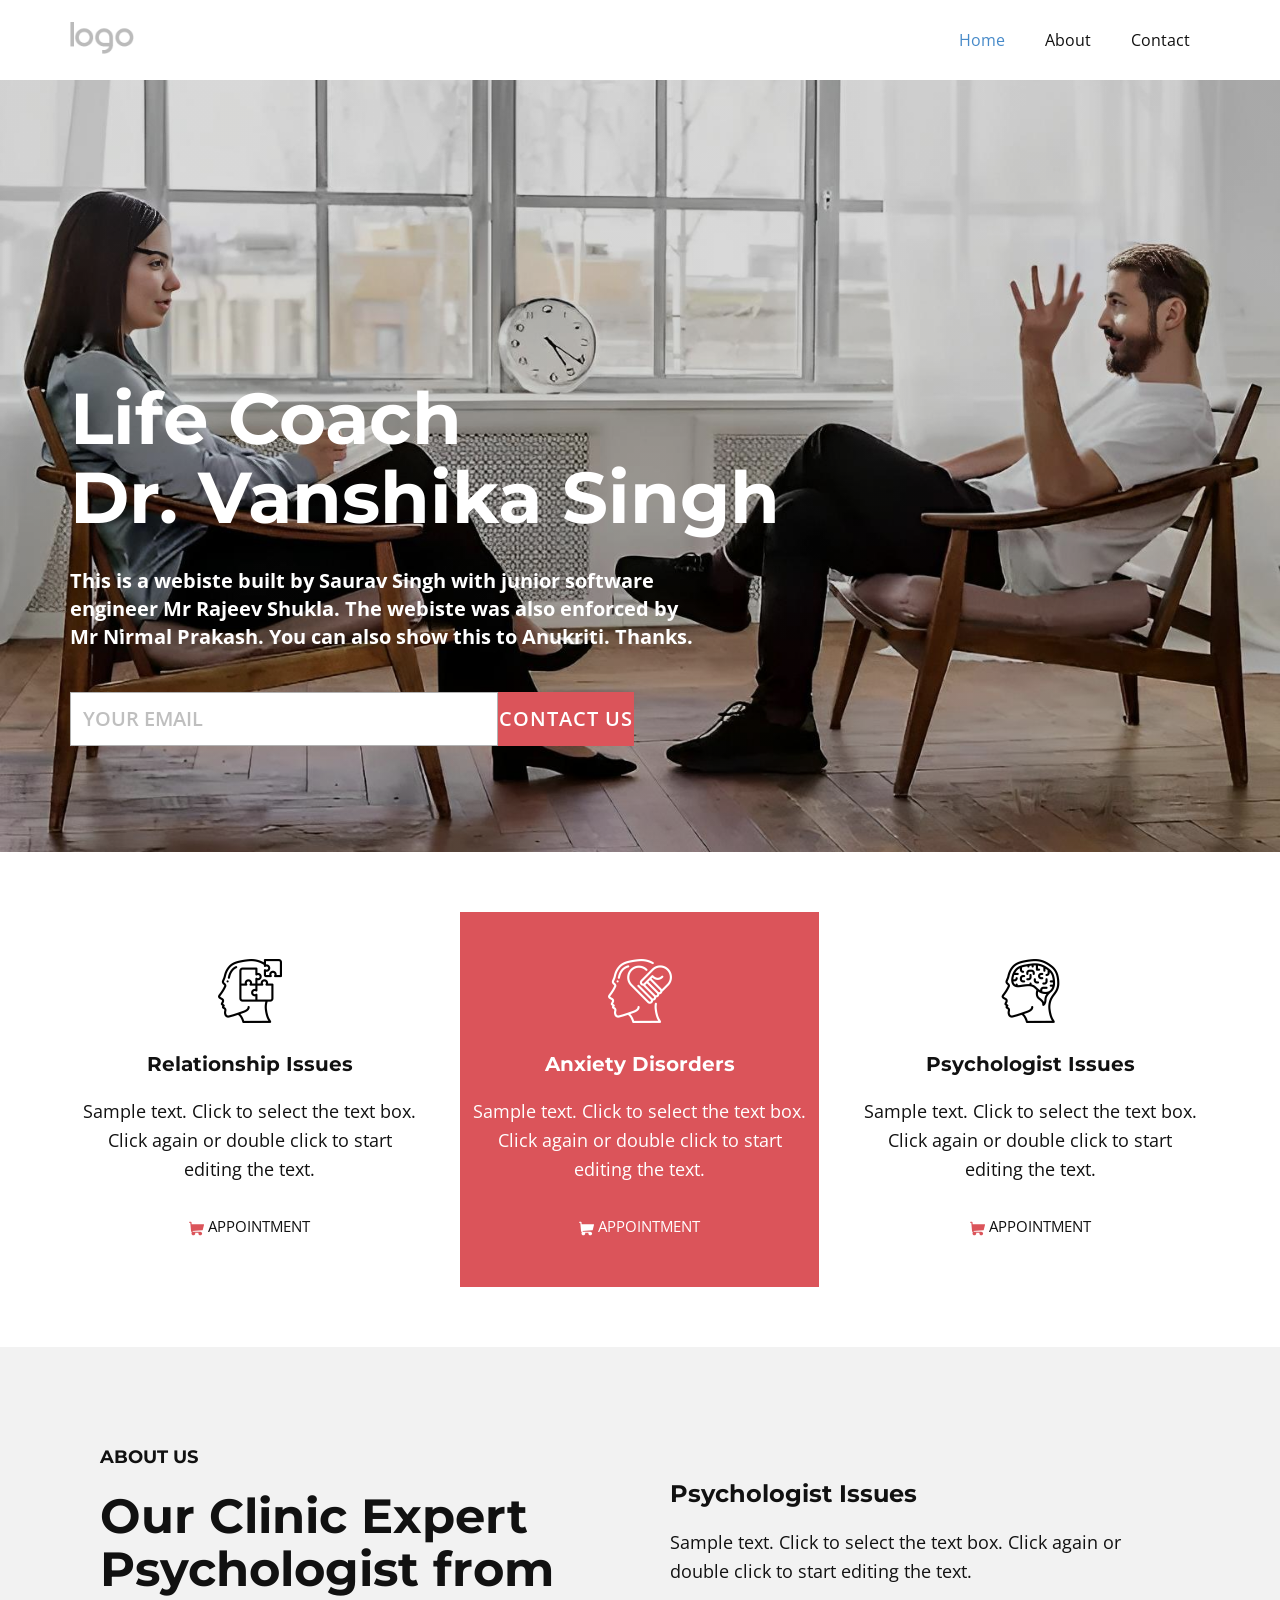
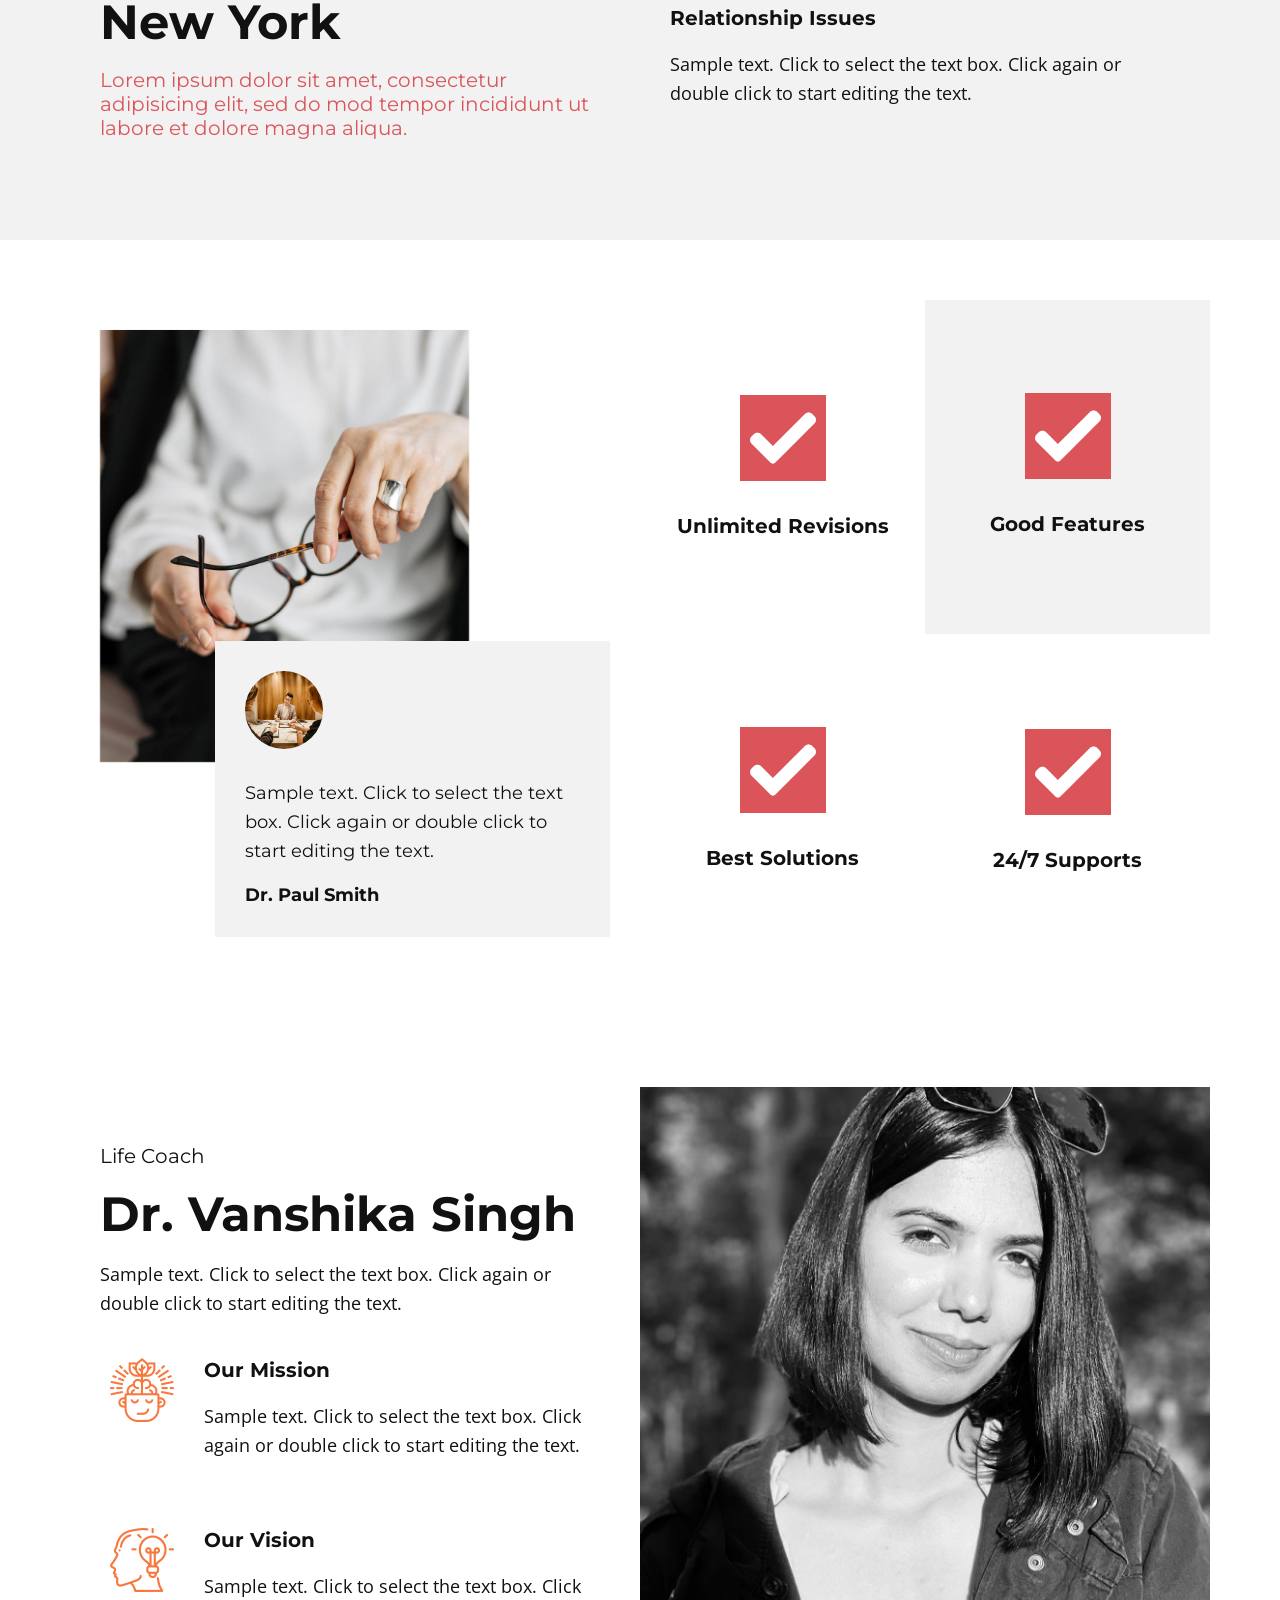
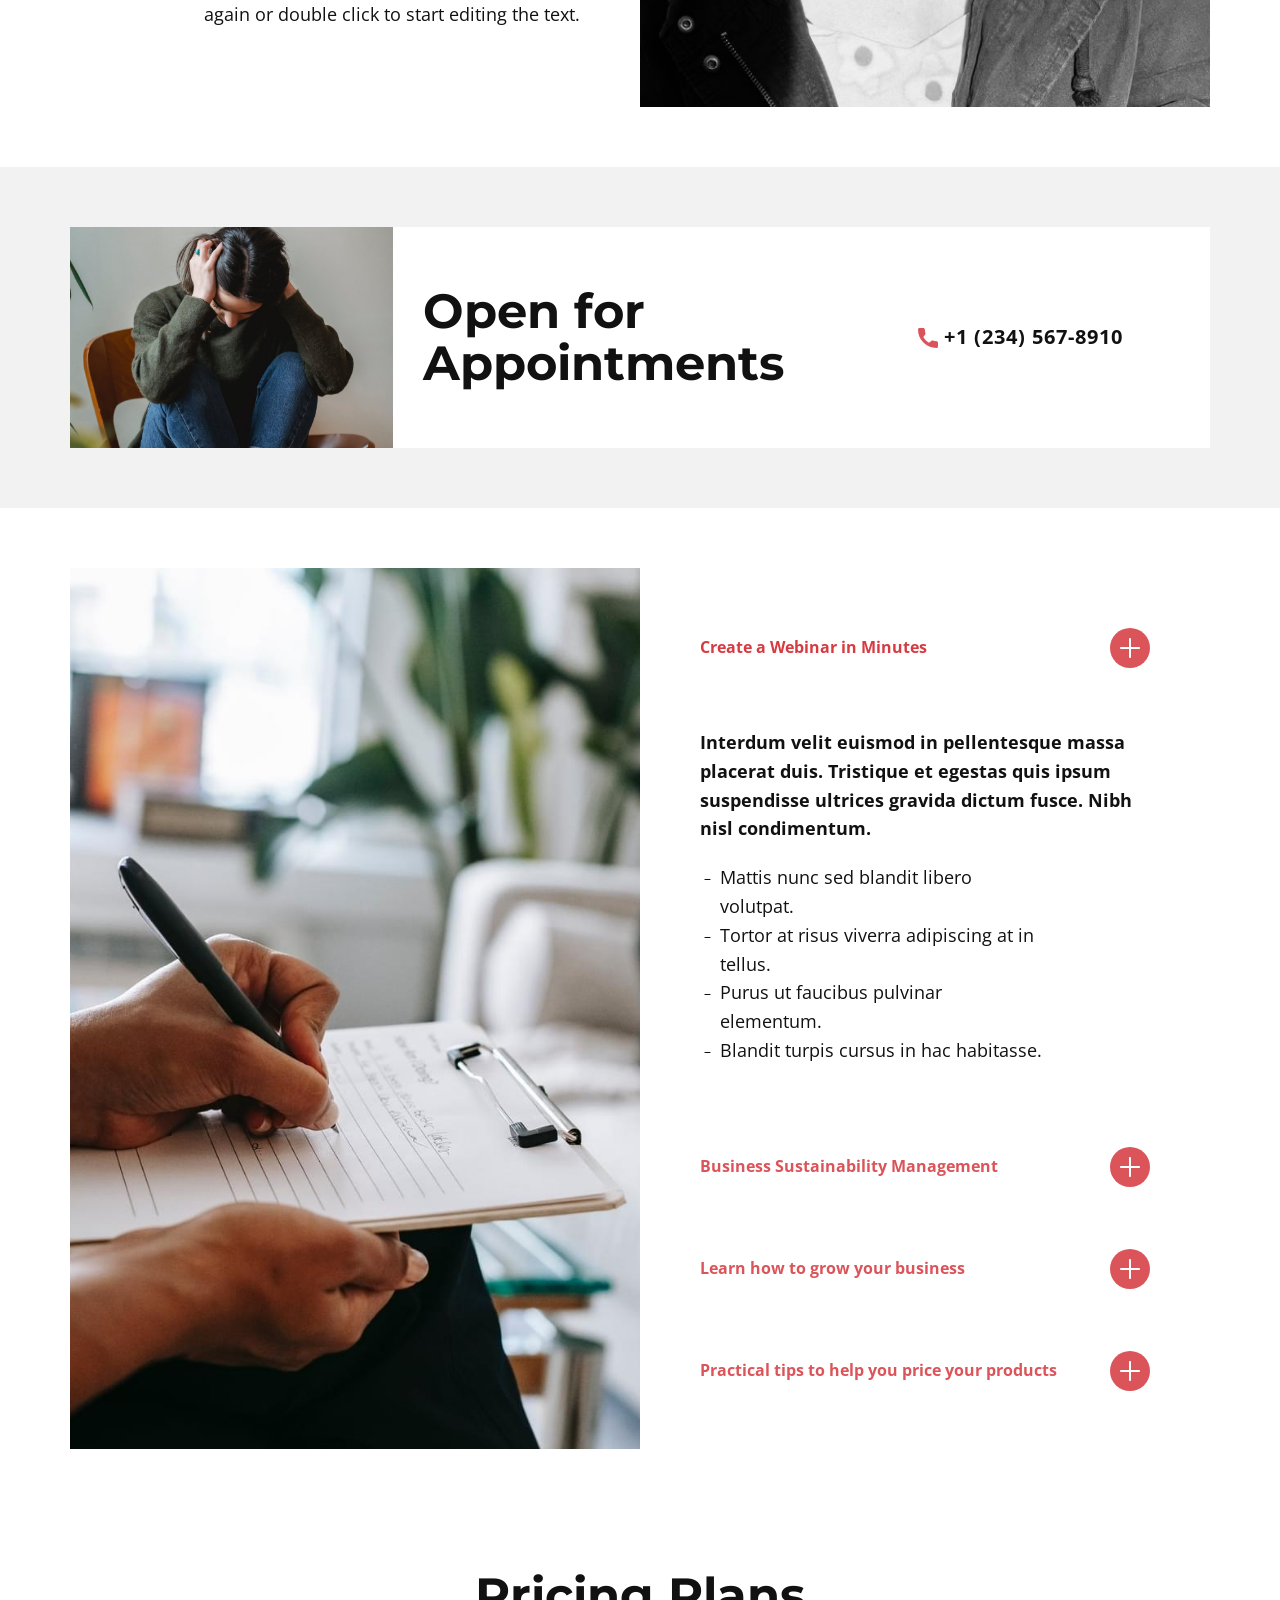
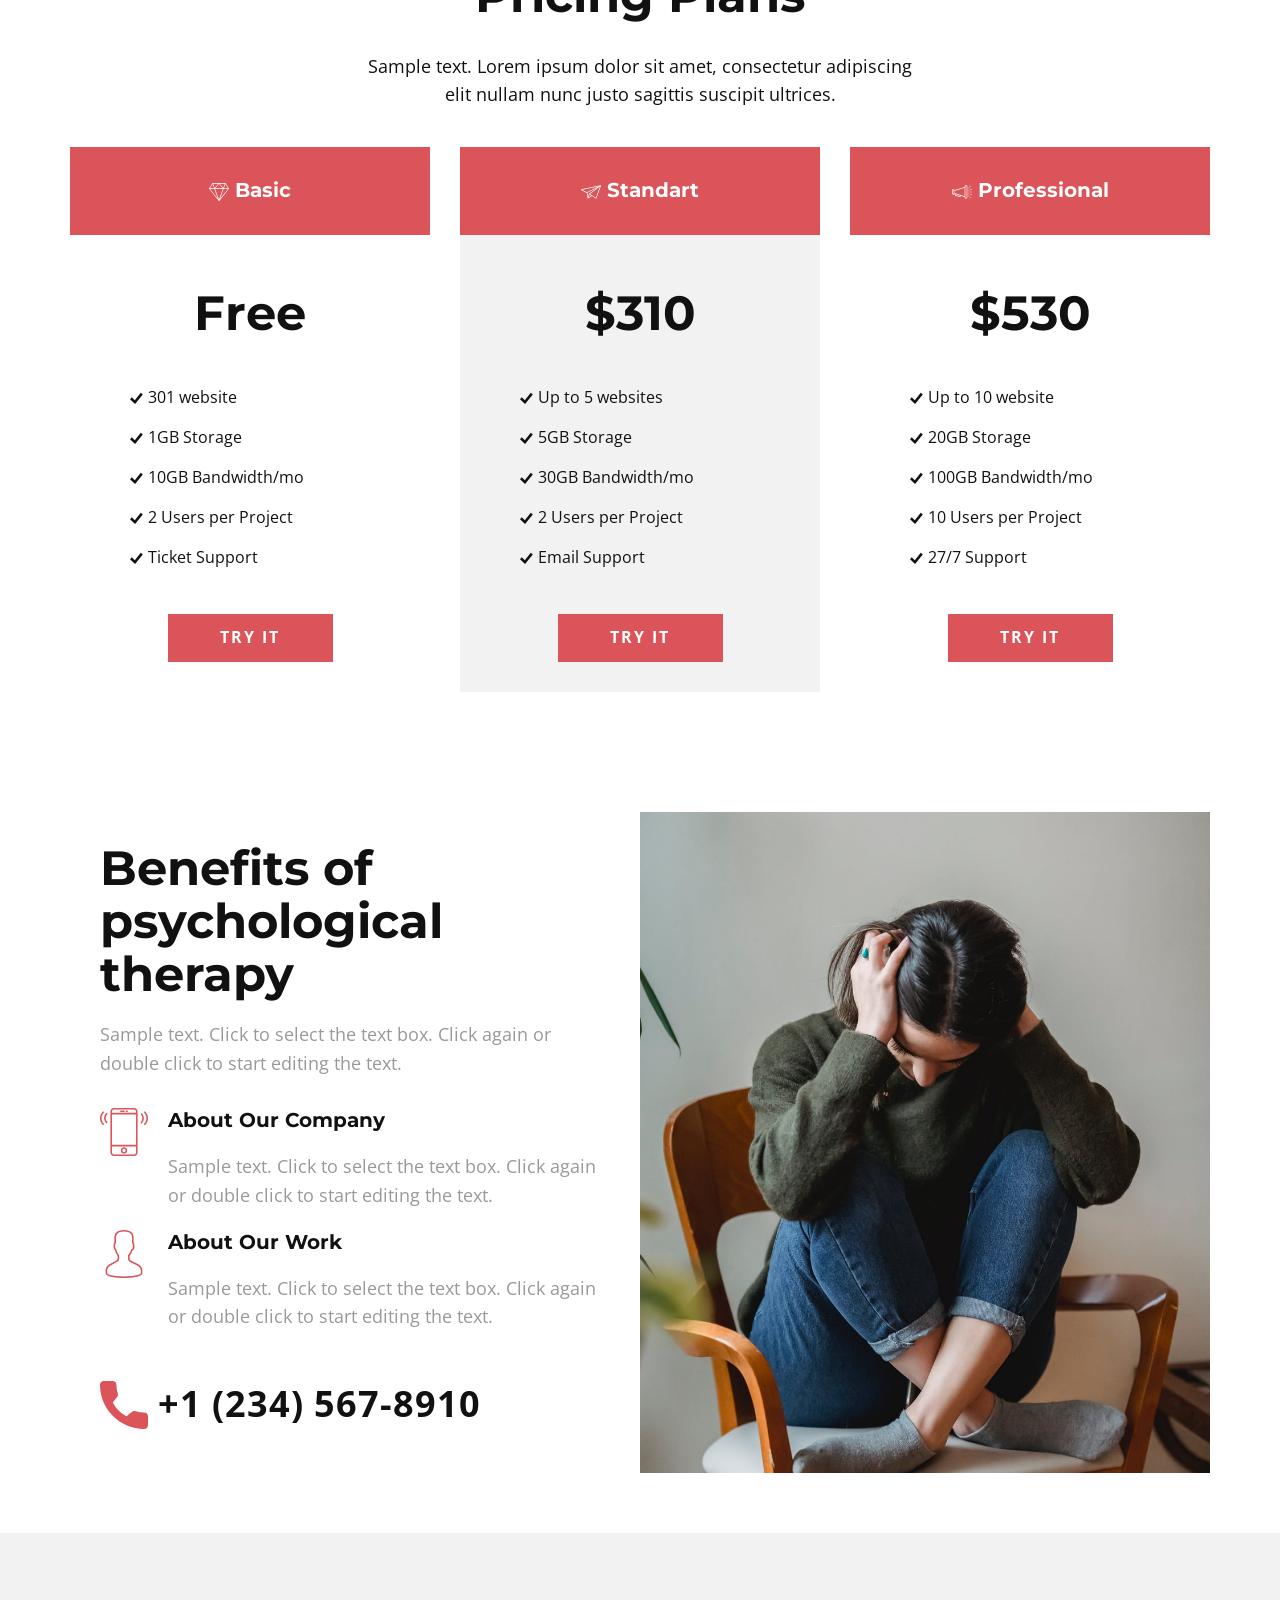
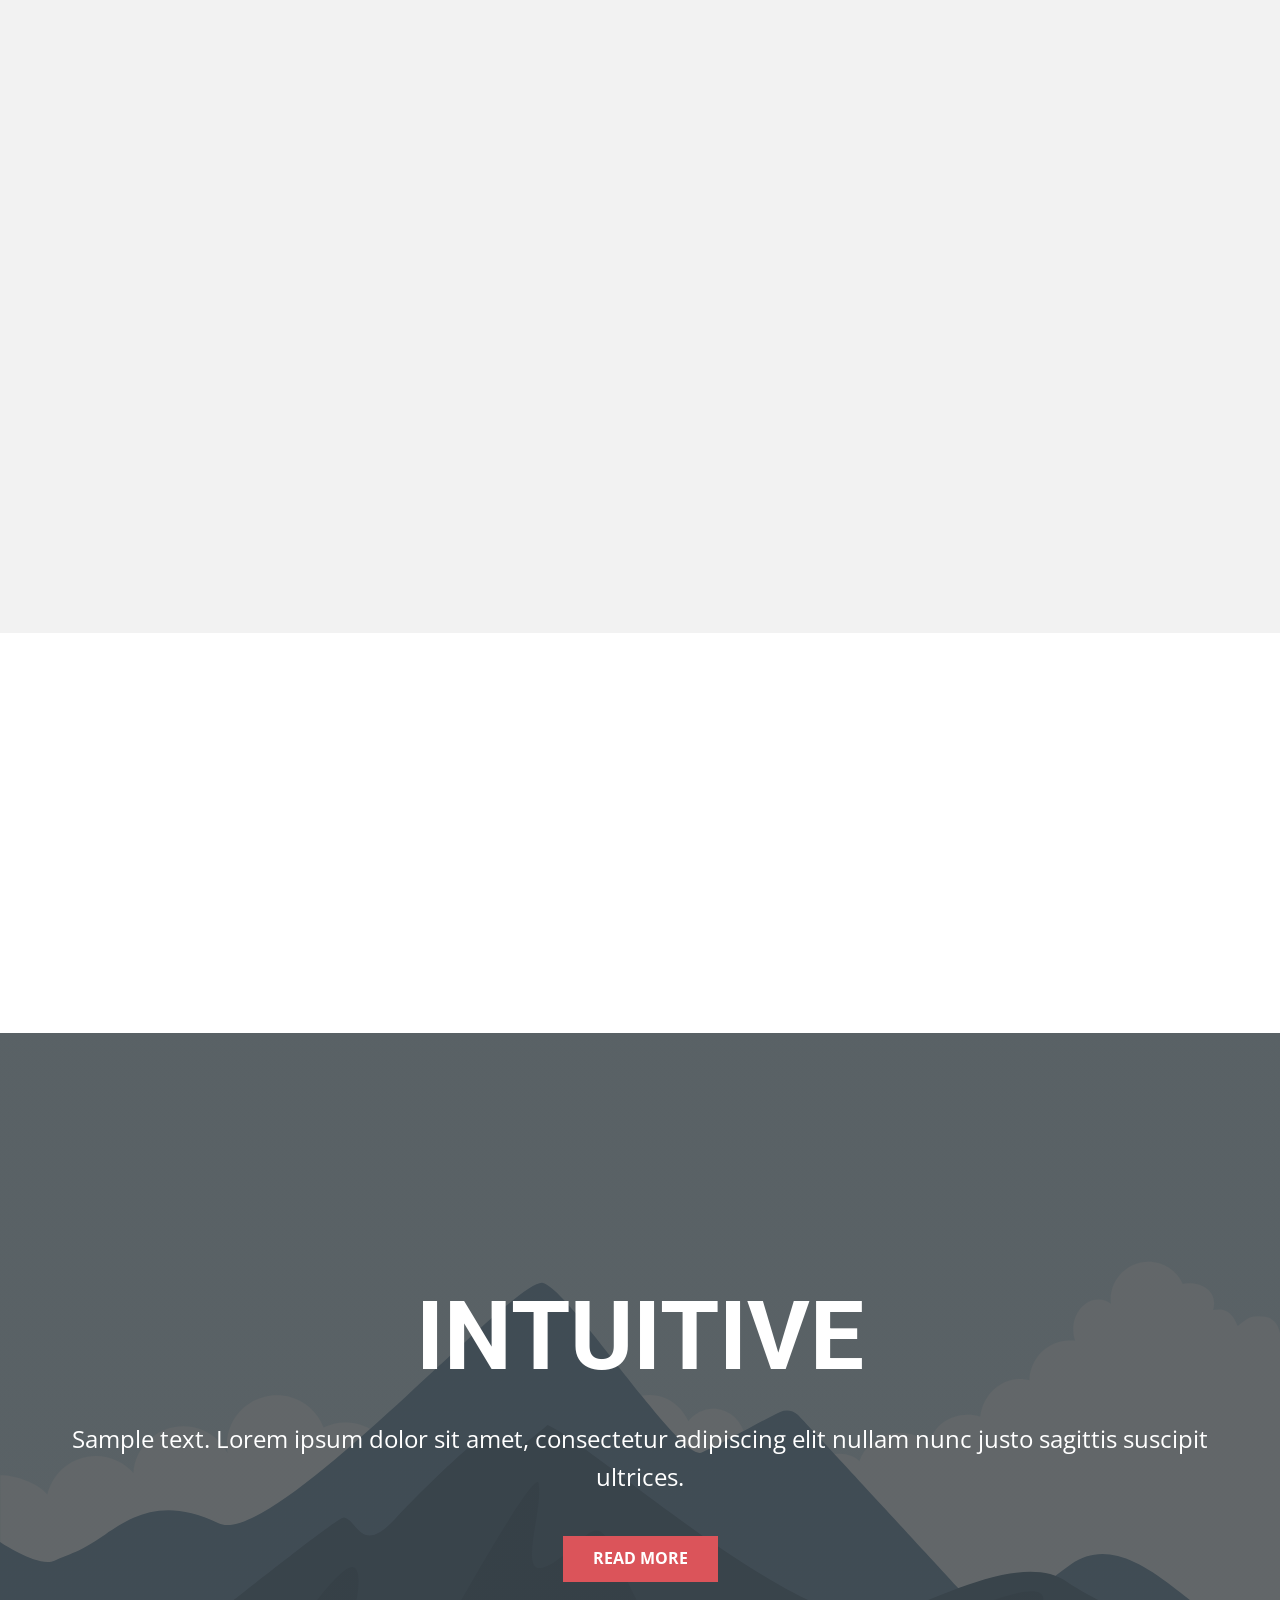
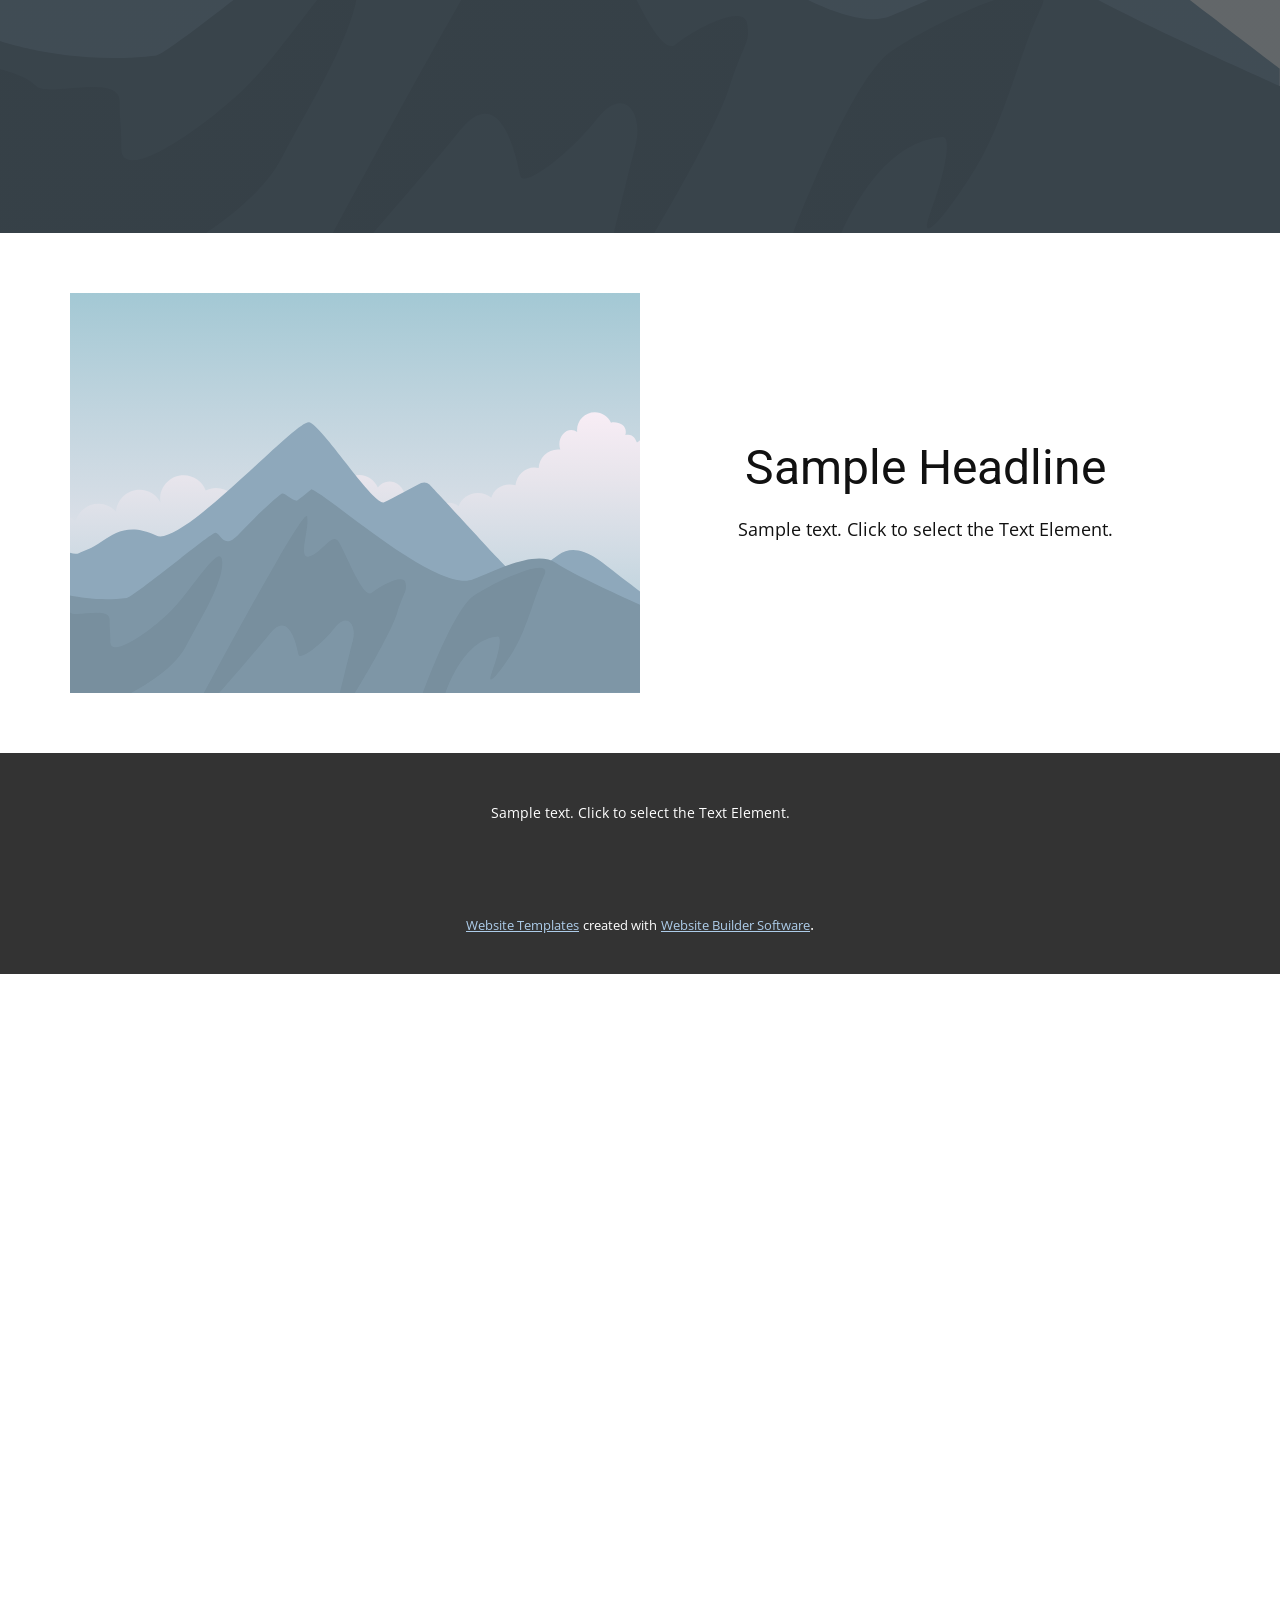
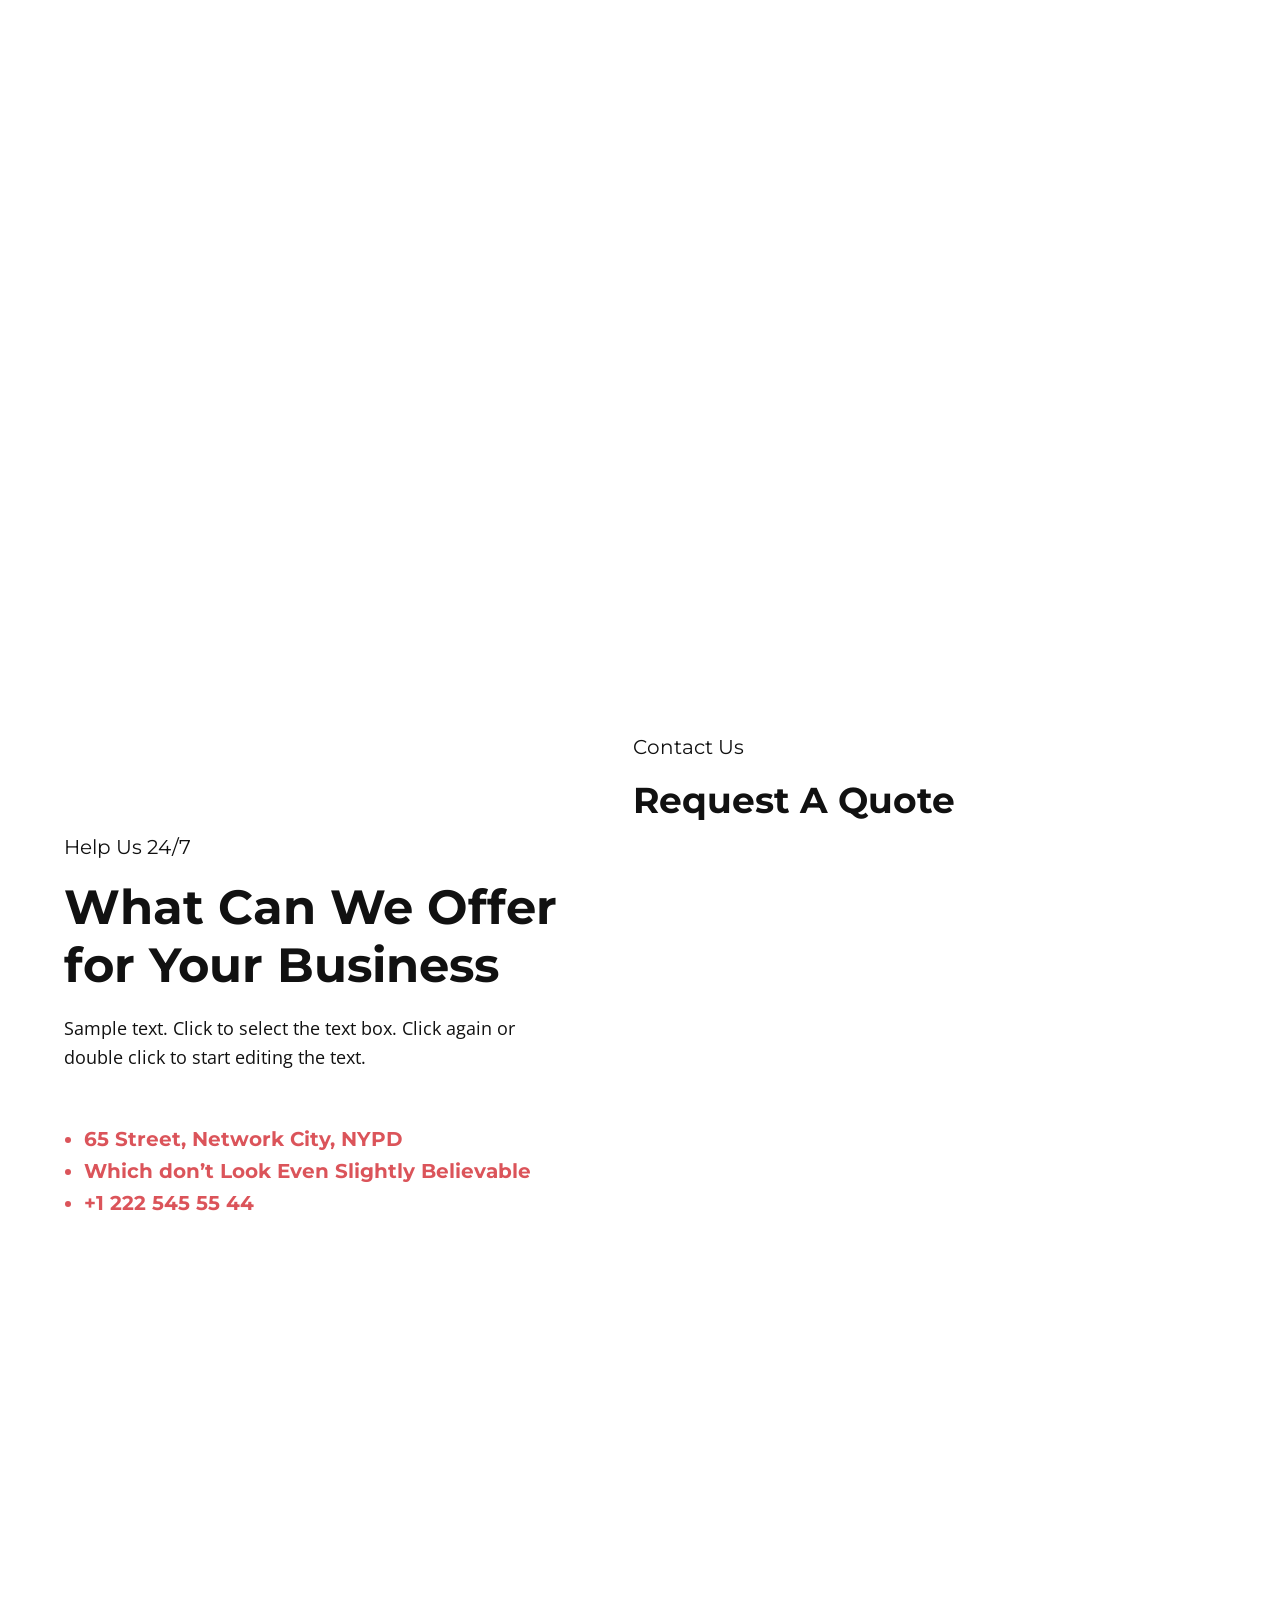
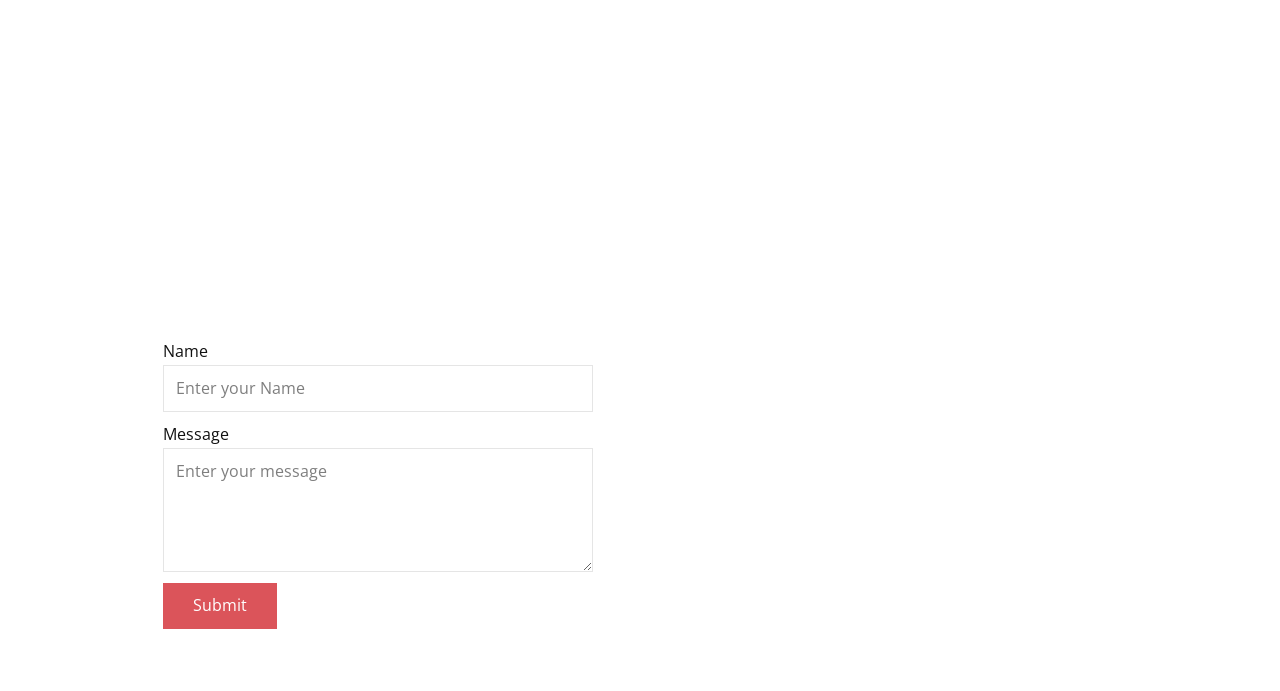
==== index.html @ 69b67ac1 "adding personal photo" ====
<!DOCTYPE html>
<html style="font-size: 16px;" lang="en"><head>
    <meta name="viewport" content="width=device-width, initial-scale=1.0">
    <meta charset="utf-8">
    <meta name="keywords" content="​Life Coach&nbsp;Dr. Vanshika Singh, ​Our Clinic Expert Psychologist from New York, ​Dr. Vanshika Singh, ​Open for Appointments, Pricing Plans, Free, $310, $530, ​Benefits of psychological therapy, INTUITIVE">
    <meta name="description" content="">
    <title>Home</title>
    <link rel="stylesheet" href="nicepage.css" media="screen">
<link rel="stylesheet" href="Home.css" media="screen">
    <script class="u-script" type="text/javascript" src="jquery.js" defer=""></script>
    <script class="u-script" type="text/javascript" src="nicepage.js" defer=""></script>
    <meta name="generator" content="Nicepage 6.2.1, nicepage.com">
    <meta name="referrer" content="origin">
    <link id="u-theme-google-font" rel="stylesheet" href="https://fonts.googleapis.com/css?family=Roboto:100,100i,300,300i,400,400i,500,500i,700,700i,900,900i|Open+Sans:300,300i,400,400i,500,500i,600,600i,700,700i,800,800i">
    <link id="u-page-google-font" rel="stylesheet" href="https://fonts.googleapis.com/css?family=Montserrat:100,100i,200,200i,300,300i,400,400i,500,500i,600,600i,700,700i,800,800i,900,900i|Open+Sans:300,300i,400,400i,500,500i,600,600i,700,700i,800,800i">
    
    
    
    
    
    
    
    
    
    
    
    
    
    
    
    <script type="application/ld+json">{
		"@context": "http://schema.org",
		"@type": "Organization",
		"name": "",
		"logo": "images/default-logo.png"
}</script>
    <meta name="theme-color" content="#478ac9">
    <meta property="og:title" content="Home">
    <meta property="og:type" content="website">
  <meta data-intl-tel-input-cdn-path="intlTelInput/"></head>
  <body data-home-page="Home.html" data-home-page-title="Home" data-path-to-root="./" data-include-products="false" class="u-body u-xl-mode" data-lang="en"><header class="u-clearfix u-header u-header" id="sec-b1dd"><div class="u-clearfix u-sheet u-valign-middle u-sheet-1">
        <a href="https://nicepage.com" class="u-image u-logo u-image-1">
          <img src="images/default-logo.png" class="u-logo-image u-logo-image-1">
        </a>
        <nav class="u-menu u-menu-dropdown u-offcanvas u-menu-1">
          <div class="menu-collapse" style="font-size: 1rem; letter-spacing: 0px;">
            <a class="u-button-style u-custom-left-right-menu-spacing u-custom-padding-bottom u-custom-top-bottom-menu-spacing u-nav-link u-text-active-palette-1-base u-text-hover-palette-2-base" href="#">
              <svg class="u-svg-link" viewBox="0 0 24 24"><use xmlns:xlink="http://www.w3.org/1999/xlink" xlink:href="#menu-hamburger"></use></svg>
              <svg class="u-svg-content" version="1.1" id="menu-hamburger" viewBox="0 0 16 16" x="0px" y="0px" xmlns:xlink="http://www.w3.org/1999/xlink" xmlns="http://www.w3.org/2000/svg"><g><rect y="1" width="16" height="2"></rect><rect y="7" width="16" height="2"></rect><rect y="13" width="16" height="2"></rect>
</g></svg>
            </a>
          </div>
          <div class="u-nav-container">
            <ul class="u-nav u-unstyled u-nav-1"><li class="u-nav-item"><a class="u-button-style u-nav-link u-text-active-palette-1-base u-text-hover-palette-2-base" href="Home.html" style="padding: 10px 20px;">Home</a>
</li><li class="u-nav-item"><a class="u-button-style u-nav-link u-text-active-palette-1-base u-text-hover-palette-2-base" href="About.html" style="padding: 10px 20px;">About</a>
</li><li class="u-nav-item"><a class="u-button-style u-nav-link u-text-active-palette-1-base u-text-hover-palette-2-base" href="Contact.html" style="padding: 10px 20px;">Contact</a>
</li></ul>
          </div>
          <div class="u-nav-container-collapse">
            <div class="u-black u-container-style u-inner-container-layout u-opacity u-opacity-95 u-sidenav">
              <div class="u-inner-container-layout u-sidenav-overflow">
                <div class="u-menu-close"></div>
                <ul class="u-align-center u-nav u-popupmenu-items u-unstyled u-nav-2"><li class="u-nav-item"><a class="u-button-style u-nav-link" href="Home.html">Home</a>
</li><li class="u-nav-item"><a class="u-button-style u-nav-link" href="About.html">About</a>
</li><li class="u-nav-item"><a class="u-button-style u-nav-link" href="Contact.html">Contact</a>
</li></ul>
              </div>
            </div>
            <div class="u-black u-menu-overlay u-opacity u-opacity-70"></div>
          </div>
        </nav>
      </div></header>
    <section class="u-align-left u-clearfix u-image u-shading u-section-1" id="carousel_d1aa" data-image-width="1536" data-image-height="1024">
      <div class="u-clearfix u-sheet u-sheet-1">
        <h1 class="u-custom-font u-font-montserrat u-text u-text-body-alt-color u-text-1" data-animation-name="slideIn" data-animation-duration="2000" data-animation-direction="Left"> Life Coach&nbsp;<br>Dr. Vanshika Singh
        </h1>
        <h3 class="u-custom-font u-text u-text-body-alt-color u-text-font u-text-2">This is a webiste built by Saurav Singh with junior software engineer Mr Rajeev Shukla. The webiste was also enforced by Mr Nirmal Prakash. You can also show this to Anukriti. Thanks.</h3>
        <div class="u-expanded-width-xs u-form u-form-1">
          <form action="https://forms.nicepagesrv.com/v2/form/process" class="u-clearfix u-form-horizontal u-form-spacing-0 u-inner-form" style="padding: 0px;" source="email" name="form">
            <div class="u-form-email u-form-group">
              <label for="email-cd2c" class="u-form-control-hidden u-label u-label-1">Email</label>
              <input type="email" placeholder="your email" id="email-cd2c" name="email" class="u-input u-input-rectangle u-text-grey-50 u-input-1" required="">
            </div>
            <div class="u-align-left u-form-group u-form-submit">
              <a href="#" class="u-border-1 u-border-palette-2-base u-btn u-btn-submit u-button-style u-palette-2-base u-btn-1">contact us</a>
              <input type="submit" value="submit" class="u-form-control-hidden">
            </div>
            <div class="u-form-send-message u-form-send-success"> Thank you! Your message has been sent. </div>
            <div class="u-form-send-error u-form-send-message"> Unable to send your message. Please fix errors then try again. </div>
            <input type="hidden" value="" name="recaptchaResponse">
            <input type="hidden" name="formServices" value="66d81f61-4e45-c96d-fe7e-7f21a56018da">
          </form>
        </div>
      </div>
    </section>
    <section class="u-clearfix u-section-2" id="carousel_defe">
      <div class="u-clearfix u-sheet u-sheet-1">
        <div class="u-expanded-width u-list u-list-1">
          <div class="u-repeater u-repeater-1">
            <div class="u-align-center u-container-style u-custom-item u-list-item u-repeater-item">
              <div class="u-container-layout u-similar-container u-valign-middle u-container-layout-1"><span class="u-custom-item u-file-icon u-icon u-icon-1"><img src="images/1491171.png" alt=""></span>
                <h5 class="u-custom-font u-font-montserrat u-text u-text-default u-text-1"> Relationship Issues</h5>
                <p class="u-text u-text-2">Sample text. Click to select the text box. Click again or double click to start editing the text.</p>
                <a href="https://nicepage.com/c/tabs-website-templates" class="u-active-none u-btn u-button-style u-custom-item u-hover-none u-none u-text-body-color u-text-hover-palette-2-light-2 u-btn-1"><span class="u-icon u-text-palette-2-base"><svg class="u-svg-content" viewBox="0 0 511.334 511.334" style="width: 1em; height: 1em;"><path d="m506.887 114.74c-3.979-5.097-10.086-8.076-16.553-8.076h-399.808l-5.943-66.207c-.972-10.827-10.046-19.123-20.916-19.123h-42.667c-11.598 0-21 9.402-21 21s9.402 21 21 21h23.468l23.018 256.439c.005.302-.01.599.007.903.047.806.152 1.594.286 2.37l.842 9.376c.016.177.034.354.055.529 2.552 22.11 13.851 41.267 30.19 54.21-8.466 10.812-13.532 24.407-13.532 39.172 0 35.106 28.561 63.667 63.666 63.667 35.106 0 63.667-28.561 63.667-63.667 0-7.605-1.345-14.9-3.801-21.667h114.936c-2.457 6.767-3.801 14.062-3.801 21.667 0 35.106 28.561 63.667 63.667 63.667s63.667-28.561 63.667-63.667-28.561-63.667-63.667-63.667h-234.526c-15.952 0-29.853-9.624-35.853-23.646l335.608-19.724c9.162-.538 16.914-6.966 19.141-15.87l42.67-170.67c1.567-6.272.158-12.918-3.821-18.016z"></path></svg></span>&nbsp;​appointment
                </a>
              </div>
            </div>
            <div class="u-align-center u-container-style u-custom-item u-list-item u-palette-2-base u-repeater-item u-list-item-2" data-animation-name="customAnimationIn" data-animation-duration="2000">
              <div class="u-container-layout u-similar-container u-valign-middle u-container-layout-2"><span class="u-custom-item u-file-icon u-icon u-text-white u-icon-3"><img src="images/1491198-e5c31360.png" alt=""></span>
                <h5 class="u-custom-font u-font-montserrat u-text u-text-default u-text-3"> Anxiety Disorders</h5>
                <p class="u-text u-text-4">Sample text. Click to select the text box. Click again or double click to start editing the text.</p>
                <a href="https://nicepage.com/k/projects-website-templates" class="u-active-none u-btn u-button-style u-custom-item u-hover-none u-none u-text-body-alt-color u-text-hover-palette-2-light-2 u-btn-2"><span class="u-icon u-text-white"><svg class="u-svg-content" viewBox="0 0 511.334 511.334" style="width: 1em; height: 1em;"><path d="m506.887 114.74c-3.979-5.097-10.086-8.076-16.553-8.076h-399.808l-5.943-66.207c-.972-10.827-10.046-19.123-20.916-19.123h-42.667c-11.598 0-21 9.402-21 21s9.402 21 21 21h23.468l23.018 256.439c.005.302-.01.599.007.903.047.806.152 1.594.286 2.37l.842 9.376c.016.177.034.354.055.529 2.552 22.11 13.851 41.267 30.19 54.21-8.466 10.812-13.532 24.407-13.532 39.172 0 35.106 28.561 63.667 63.666 63.667 35.106 0 63.667-28.561 63.667-63.667 0-7.605-1.345-14.9-3.801-21.667h114.936c-2.457 6.767-3.801 14.062-3.801 21.667 0 35.106 28.561 63.667 63.667 63.667s63.667-28.561 63.667-63.667-28.561-63.667-63.667-63.667h-234.526c-15.952 0-29.853-9.624-35.853-23.646l335.608-19.724c9.162-.538 16.914-6.966 19.141-15.87l42.67-170.67c1.567-6.272.158-12.918-3.821-18.016z"></path></svg></span>&nbsp;​appointment
                </a>
              </div>
            </div>
            <div class="u-align-center u-container-style u-custom-item u-list-item u-repeater-item">
              <div class="u-container-layout u-similar-container u-valign-middle u-container-layout-3"><span class="u-custom-item u-file-icon u-icon u-icon-5"><img src="images/1491214.png" alt=""></span>
                <h5 class="u-custom-font u-font-montserrat u-text u-text-default u-text-5"> Psychologist Issues</h5>
                <p class="u-text u-text-6">Sample text. Click to select the text box. Click again or double click to start editing the text.</p>
                <a href="https://nicepage.com/c/food-restaurant-html-templates" class="u-active-none u-btn u-button-style u-custom-item u-hover-none u-none u-text-body-color u-text-hover-palette-2-light-2 u-btn-3"><span class="u-icon u-text-palette-2-base"><svg class="u-svg-content" viewBox="0 0 511.334 511.334" style="width: 1em; height: 1em;"><path d="m506.887 114.74c-3.979-5.097-10.086-8.076-16.553-8.076h-399.808l-5.943-66.207c-.972-10.827-10.046-19.123-20.916-19.123h-42.667c-11.598 0-21 9.402-21 21s9.402 21 21 21h23.468l23.018 256.439c.005.302-.01.599.007.903.047.806.152 1.594.286 2.37l.842 9.376c.016.177.034.354.055.529 2.552 22.11 13.851 41.267 30.19 54.21-8.466 10.812-13.532 24.407-13.532 39.172 0 35.106 28.561 63.667 63.666 63.667 35.106 0 63.667-28.561 63.667-63.667 0-7.605-1.345-14.9-3.801-21.667h114.936c-2.457 6.767-3.801 14.062-3.801 21.667 0 35.106 28.561 63.667 63.667 63.667s63.667-28.561 63.667-63.667-28.561-63.667-63.667-63.667h-234.526c-15.952 0-29.853-9.624-35.853-23.646l335.608-19.724c9.162-.538 16.914-6.966 19.141-15.87l42.67-170.67c1.567-6.272.158-12.918-3.821-18.016z"></path></svg></span>&nbsp;​appointment
                </a>
              </div>
            </div>
          </div>
        </div>
      </div>
    </section>
    <section class="u-clearfix u-grey-5 u-section-3" id="carousel_c01d">
      <div class="u-clearfix u-sheet u-valign-middle u-sheet-1">
        <div class="u-clearfix u-expanded-width u-layout-wrap u-layout-wrap-1">
          <div class="u-layout">
            <div class="u-layout-row">
              <div class="u-container-style u-layout-cell u-size-30 u-layout-cell-1">
                <div class="u-container-layout u-valign-middle u-container-layout-1">
                  <h6 class="u-custom-font u-font-montserrat u-text u-text-default u-text-1">about us</h6>
                  <h2 class="u-custom-font u-font-montserrat u-text u-text-2"> Our Clinic Expert Psychologist from New York</h2>
                  <h5 class="u-custom-font u-font-montserrat u-text u-text-palette-2-base u-text-3"> Lorem ipsum dolor sit amet, consectetur adipisicing elit, sed do mod tempor incididunt ut labore et dolore magna aliqua.</h5>
                </div>
              </div>
              <div class="u-container-style u-layout-cell u-size-30 u-layout-cell-2" data-animation-name="customAnimationIn" data-animation-duration="2000">
                <div class="u-container-layout u-valign-middle u-container-layout-2">
                  <h5 class="u-custom-font u-font-montserrat u-text u-text-default u-text-4"> Psychologist Issues</h5>
                  <p class="u-text u-text-5">Sample text. Click to select the text box. Click again or double click to start editing the text.</p>
                  <h5 class="u-custom-font u-font-montserrat u-text u-text-6"> Relationship Issues</h5>
                  <p class="u-text u-text-7">Sample text. Click to select the text box. Click again or double click to start editing the text.</p>
                </div>
              </div>
            </div>
          </div>
        </div>
      </div>
    </section>
    <section class="u-clearfix u-section-4" id="carousel_b34b">
      <div class="u-clearfix u-sheet u-sheet-1">
        <div class="u-clearfix u-expanded-width u-layout-wrap u-layout-wrap-1">
          <div class="u-layout">
            <div class="u-layout-row">
              <div class="u-size-30 u-size-60-md">
                <div class="u-layout-col">
                  <div class="u-container-style u-layout-cell u-size-60 u-layout-cell-1">
                    <div class="u-container-layout u-container-layout-1">
                      <img class="u-image u-image-default u-image-1" src="images/pexels-photo-4098340.jpeg" alt="" data-image-width="1000" data-image-height="1500">
                      <div class="u-container-style u-grey-5 u-group u-group-1" data-animation-name="customAnimationIn" data-animation-duration="2000">
                        <div class="u-container-layout u-valign-top u-container-layout-2">
                          <div class="u-image u-image-circle u-image-2" alt="" data-image-width="1620" data-image-height="1080"></div>
                          <p class="u-custom-font u-font-montserrat u-text u-text-default u-text-1">Sample text. Click to select the text box. Click again or double click to start editing the text.</p>
                          <h6 class="u-custom-font u-font-montserrat u-text u-text-default u-text-2">Dr. Paul Smith</h6>
                        </div>
                      </div>
                    </div>
                  </div>
                </div>
              </div>
              <div class="u-size-30 u-size-60-md">
                <div class="u-layout-col">
                  <div class="u-size-30">
                    <div class="u-layout-row">
                      <div class="u-align-center u-container-style u-layout-cell u-size-30 u-layout-cell-2">
                        <div class="u-container-layout u-valign-middle u-container-layout-3"><span class="u-file-icon u-icon u-palette-2-base u-icon-1"><img src="images/7.png" alt=""></span>
                          <h5 class="u-custom-font u-font-montserrat u-text u-text-default u-text-3"> Unlimited Revisions</h5>
                        </div>
                      </div>
                      <div class="u-align-center u-container-style u-grey-5 u-layout-cell u-size-30 u-layout-cell-3" data-animation-name="customAnimationIn" data-animation-duration="2000">
                        <div class="u-container-layout u-valign-middle-md u-valign-middle-sm u-valign-middle-xs u-container-layout-4"><span class="u-file-icon u-icon u-palette-2-base u-icon-2"><img src="images/7.png" alt=""></span>
                          <h5 class="u-custom-font u-font-montserrat u-text u-text-default u-text-4"> Good Features</h5>
                        </div>
                      </div>
                    </div>
                  </div>
                  <div class="u-size-30">
                    <div class="u-layout-row">
                      <div class="u-align-center u-container-style u-layout-cell u-size-30 u-layout-cell-4">
                        <div class="u-container-layout u-valign-middle-md u-valign-middle-sm u-valign-middle-xs u-container-layout-5"><span class="u-file-icon u-icon u-palette-2-base u-icon-3"><img src="images/7.png" alt=""></span>
                          <h5 class="u-custom-font u-font-montserrat u-text u-text-default u-text-5"> Best Solutions</h5>
                        </div>
                      </div>
                      <div class="u-align-center u-container-style u-layout-cell u-shape-rectangle u-size-30 u-layout-cell-5">
                        <div class="u-container-layout u-valign-middle u-container-layout-6"><span class="u-file-icon u-icon u-palette-2-base u-icon-4"><img src="images/7.png" alt=""></span>
                          <h5 class="u-custom-font u-font-montserrat u-text u-text-default u-text-6"> 24/7 Supports</h5>
                        </div>
                      </div>
                    </div>
                  </div>
                </div>
              </div>
            </div>
          </div>
        </div>
      </div>
    </section>
    <section class="u-clearfix u-section-5" id="carousel_22e0">
      <div class="u-clearfix u-sheet u-sheet-1">
        <div class="data-layout-selected u-clearfix u-expanded-width u-layout-wrap u-layout-wrap-1">
          <div class="u-layout">
            <div class="u-layout-row">
              <div class="u-container-style u-layout-cell u-size-30 u-layout-cell-1" data-animation-name="customAnimationIn" data-animation-duration="2000">
                <div class="u-container-layout u-valign-bottom u-container-layout-1">
                  <h5 class="u-custom-font u-font-montserrat u-text u-text-default u-text-1">Life Coach</h5>
                  <h2 class="u-custom-font u-font-montserrat u-text u-text-2"> Dr. Vanshika Singh</h2>
                  <p class="u-text u-text-3">Sample text. Click to select the text box. Click again or double click to start editing the text.</p>
                  <div class="u-expanded-width u-list u-list-1">
                    <div class="u-repeater u-repeater-1">
                      <div class="u-align-left u-container-style u-custom-item u-list-item u-repeater-item">
                        <div class="u-container-layout u-similar-container u-container-layout-2"><span class="u-file-icon u-icon u-text-palette-2-base u-icon-1"><img src="images/4576669-d0e72604.png" alt=""></span>
                          <h6 class="u-custom-font u-font-montserrat u-text u-text-default u-text-4">Our Mission</h6>
                          <p class="u-text u-text-default u-text-5">Sample text. Click to select the text box. Click again or double click to start editing the text.</p>
                        </div>
                      </div>
                      <div class="u-align-left u-container-style u-custom-item u-list-item u-repeater-item u-shape-rectangle">
                        <div class="u-container-layout u-similar-container u-container-layout-3"><span class="u-file-icon u-icon u-text-palette-2-base u-icon-2"><img src="images/1491174-5dbc9e9a.png" alt=""></span>
                          <h6 class="u-custom-font u-font-montserrat u-text u-text-default u-text-6">Our Vision</h6>
                          <p class="u-text u-text-default u-text-7">Sample text. Click to select the text box. Click again or double click to start editing the text.</p>
                        </div>
                      </div>
                    </div>
                  </div>
                </div>
              </div>
              <div class="u-align-center u-container-style u-image u-layout-cell u-size-30 u-image-1" data-image-width="590" data-image-height="777">
                <div class="u-container-layout u-valign-middle u-container-layout-4"></div>
              </div>
            </div>
          </div>
        </div>
      </div>
    </section>
    <section class="u-clearfix u-grey-5 u-section-6" id="carousel_9b64">
      <div class="u-clearfix u-sheet u-sheet-1">
        <div class="u-clearfix u-expanded-width u-layout-wrap u-layout-wrap-1">
          <div class="u-layout">
            <div class="u-layout-row">
              <div class="u-container-style u-image u-layout-cell u-size-17 u-image-1" data-image-width="1000" data-image-height="1500">
                <div class="u-container-layout u-container-layout-1"></div>
              </div>
              <div class="u-align-center-md u-align-center-sm u-align-center-xs u-container-style u-layout-cell u-size-23 u-white u-layout-cell-2">
                <div class="u-container-layout u-valign-middle u-container-layout-2">
                  <h2 class="u-custom-font u-font-montserrat u-text u-text-default u-text-1"> Open for Appointments</h2>
                </div>
              </div>
              <div class="u-align-center u-container-style u-layout-cell u-size-20 u-white u-layout-cell-3" data-animation-name="customAnimationIn" data-animation-duration="2000">
                <div class="u-container-layout u-valign-middle u-container-layout-3">
                  <a href="https://nicepage.app" class="u-active-none u-btn u-button-style u-hover-none u-none u-text-hover-palette-2-base u-btn-1"><span class="u-icon u-text-palette-2-base"><svg class="u-svg-content" viewBox="0 0 405.333 405.333" x="0px" y="0px" style="width: 1em; height: 1em;"><path d="M373.333,266.88c-25.003,0-49.493-3.904-72.704-11.563c-11.328-3.904-24.192-0.896-31.637,6.699l-46.016,34.752    c-52.8-28.181-86.592-61.952-114.389-114.368l33.813-44.928c8.512-8.512,11.563-20.971,7.915-32.64    C142.592,81.472,138.667,56.96,138.667,32c0-17.643-14.357-32-32-32H32C14.357,0,0,14.357,0,32    c0,205.845,167.488,373.333,373.333,373.333c17.643,0,32-14.357,32-32V298.88C405.333,281.237,390.976,266.88,373.333,266.88z"></path></svg></span>&nbsp;+1 (234) 567-8910
                  </a>
                </div>
              </div>
            </div>
          </div>
        </div>
      </div>
    </section>
    <section class="u-align-center u-clearfix u-section-7" id="carousel_64b5">
      <div class="u-clearfix u-sheet u-sheet-1">
        <div class="u-clearfix u-expanded-width u-layout-wrap u-layout-wrap-1">
          <div class="u-layout">
            <div class="u-layout-row">
              <div class="u-align-left u-container-style u-image u-layout-cell u-size-30 u-image-1" data-image-width="1620" data-image-height="1080">
                <div class="u-container-layout u-valign-bottom u-container-layout-1"></div>
              </div>
              <div class="u-container-style u-layout-cell u-size-30 u-white u-layout-cell-2" data-animation-name="customAnimationIn" data-animation-duration="2000">
                <div class="u-container-layout u-valign-top u-container-layout-2">
                  <div class="u-accordion u-expanded-width u-spacing-2 u-accordion-1">
                    <div class="u-accordion-item u-accordion-item-1">
                      <a class="active u-accordion-link u-button-style u-text-palette-2-base u-accordion-link-1" id="link-accordion-7c0e" aria-controls="accordion-7c0e" aria-selected="true">
                        <span class="u-accordion-link-text">Create a Webinar in Minutes</span><span class="u-accordion-link-icon u-icon u-icon-circle u-palette-2-base u-text-white u-icon-1"><svg class="u-svg-link" preserveAspectRatio="xMidYMin slice" viewBox="0 0 426.66667 426.66667" style=""><use xmlns:xlink="http://www.w3.org/1999/xlink" xlink:href="#svg-347e"></use></svg><svg class="u-svg-content" viewBox="0 0 426.66667 426.66667" id="svg-347e"><path d="m405.332031 192h-170.664062v-170.667969c0-11.773437-9.558594-21.332031-21.335938-21.332031-11.773437 0-21.332031 9.558594-21.332031 21.332031v170.667969h-170.667969c-11.773437 0-21.332031 9.558594-21.332031 21.332031 0 11.777344 9.558594 21.335938 21.332031 21.335938h170.667969v170.664062c0 11.777344 9.558594 21.335938 21.332031 21.335938 11.777344 0 21.335938-9.558594 21.335938-21.335938v-170.664062h170.664062c11.777344 0 21.335938-9.558594 21.335938-21.335938 0-11.773437-9.558594-21.332031-21.335938-21.332031zm0 0"></path></svg></span>
                      </a>
                      <div class="u-accordion-active u-accordion-pane u-align-left u-container-style u-white u-accordion-pane-1" id="accordion-7c0e" aria-labelledby="link-accordion-7c0e">
                        <div class="u-container-layout u-valign-top u-container-layout-3">
                          <p class="u-text u-text-1">Interdum velit euismod in pellentesque massa placerat duis. Tristique et egestas quis ipsum suspendisse ultrices gravida dictum fusce. Nibh nisl condimentum.</p>
                          <ul class="u-custom-list u-text u-text-2">
                            <li>
                              <div class="u-list-icon">
                                <div xmlns="http://www.w3.org/2000/svg" xmlns:xlink="http://www.w3.org/1999/xlink" version="1.1" xml:space="preserve" class="u-svg-content">–</div>
                              </div>Mattis nunc sed blandit libero volutpat. 
                            </li>
                            <li>
                              <div class="u-list-icon">
                                <div xmlns="http://www.w3.org/2000/svg" xmlns:xlink="http://www.w3.org/1999/xlink" version="1.1" xml:space="preserve" class="u-svg-content">–</div>
                              </div>Tortor at risus viverra adipiscing at in tellus. 
                            </li>
                            <li>
                              <div class="u-list-icon">
                                <div xmlns="http://www.w3.org/2000/svg" xmlns:xlink="http://www.w3.org/1999/xlink" version="1.1" xml:space="preserve" class="u-svg-content">–</div>
                              </div>Purus ut faucibus pulvinar elementum. 
                            </li>
                            <li>
                              <div class="u-list-icon">
                                <div xmlns="http://www.w3.org/2000/svg" xmlns:xlink="http://www.w3.org/1999/xlink" version="1.1" xml:space="preserve" class="u-svg-content">–</div>
                              </div>Blandit turpis cursus in hac habitasse. 
                            </li>
                          </ul>
                        </div>
                      </div>
                    </div>
                    <div class="u-accordion-item u-accordion-item-2">
                      <a class="u-accordion-link u-button-style u-text-palette-2-base u-accordion-link-2" id="link-accordion-05cb" aria-controls="accordion-05cb" aria-selected="false">
                        <span class="u-accordion-link-text">Business Sustainability Management</span><span class="u-accordion-link-icon u-icon u-icon-circle u-palette-2-base u-text-white u-icon-2"><svg class="u-svg-link" preserveAspectRatio="xMidYMin slice" viewBox="0 0 426.66667 426.66667" style=""><use xmlns:xlink="http://www.w3.org/1999/xlink" xlink:href="#svg-ae03"></use></svg><svg class="u-svg-content" viewBox="0 0 426.66667 426.66667" id="svg-ae03"><path d="m405.332031 192h-170.664062v-170.667969c0-11.773437-9.558594-21.332031-21.335938-21.332031-11.773437 0-21.332031 9.558594-21.332031 21.332031v170.667969h-170.667969c-11.773437 0-21.332031 9.558594-21.332031 21.332031 0 11.777344 9.558594 21.335938 21.332031 21.335938h170.667969v170.664062c0 11.777344 9.558594 21.335938 21.332031 21.335938 11.777344 0 21.335938-9.558594 21.335938-21.335938v-170.664062h170.664062c11.777344 0 21.335938-9.558594 21.335938-21.335938 0-11.773437-9.558594-21.332031-21.335938-21.332031zm0 0"></path></svg></span>
                      </a>
                      <div class="u-accordion-pane u-container-style u-white u-accordion-pane-2" id="accordion-05cb" aria-labelledby="link-accordion-05cb">
                        <div class="u-container-layout u-valign-top u-container-layout-4">
                          <ul class="u-custom-list u-text u-text-3">
                            <li>
                              <div class="u-list-icon">
                                <div xmlns="http://www.w3.org/2000/svg" xmlns:xlink="http://www.w3.org/1999/xlink" version="1.1" xml:space="preserve" class="u-svg-content">–</div>
                              </div>Interdum velit euismod in pellentesque massa. 
                            </li>
                            <li>
                              <div class="u-list-icon">
                                <div xmlns="http://www.w3.org/2000/svg" xmlns:xlink="http://www.w3.org/1999/xlink" version="1.1" xml:space="preserve" class="u-svg-content">–</div>
                              </div>Tristique et egestas quis ipsum suspendisse ultrices gravidae. 
                            </li>
                            <li>
                              <div class="u-list-icon">
                                <div xmlns="http://www.w3.org/2000/svg" xmlns:xlink="http://www.w3.org/1999/xlink" version="1.1" xml:space="preserve" class="u-svg-content">–</div>
                              </div>Nibh nisl condimentum id venenatis a condimentum. 
                            </li>
                            <li>
                              <div class="u-list-icon">
                                <div xmlns="http://www.w3.org/2000/svg" xmlns:xlink="http://www.w3.org/1999/xlink" version="1.1" xml:space="preserve" class="u-svg-content">–</div>
                              </div>Diam volutpat commodo sed egestas egestas fringilla. 
                            </li>
                          </ul>
                        </div>
                      </div>
                    </div>
                    <div class="u-accordion-item u-accordion-item-3">
                      <a class="u-accordion-link u-button-style u-text-palette-2-base u-accordion-link-3" id="link-accordion-a6bb" aria-controls="accordion-a6bb" aria-selected="false">
                        <span class="u-accordion-link-text">Learn how to grow your business</span><span class="u-accordion-link-icon u-icon u-icon-circle u-palette-2-base u-text-white u-icon-3"><svg class="u-svg-link" preserveAspectRatio="xMidYMin slice" viewBox="0 0 426.66667 426.66667" style=""><use xmlns:xlink="http://www.w3.org/1999/xlink" xlink:href="#svg-a4a8"></use></svg><svg class="u-svg-content" viewBox="0 0 426.66667 426.66667" id="svg-a4a8"><path d="m405.332031 192h-170.664062v-170.667969c0-11.773437-9.558594-21.332031-21.335938-21.332031-11.773437 0-21.332031 9.558594-21.332031 21.332031v170.667969h-170.667969c-11.773437 0-21.332031 9.558594-21.332031 21.332031 0 11.777344 9.558594 21.335938 21.332031 21.335938h170.667969v170.664062c0 11.777344 9.558594 21.335938 21.332031 21.335938 11.777344 0 21.335938-9.558594 21.335938-21.335938v-170.664062h170.664062c11.777344 0 21.335938-9.558594 21.335938-21.335938 0-11.773437-9.558594-21.332031-21.335938-21.332031zm0 0"></path></svg></span>
                      </a>
                      <div class="u-accordion-pane u-container-style u-white u-accordion-pane-3" id="accordion-a6bb" aria-labelledby="link-accordion-a6bb">
                        <div class="u-container-layout u-valign-top u-container-layout-5">
                          <ul class="u-custom-list u-text u-text-4">
                            <li>
                              <div class="u-list-icon">
                                <div xmlns="http://www.w3.org/2000/svg" xmlns:xlink="http://www.w3.org/1999/xlink" version="1.1" xml:space="preserve" class="u-svg-content">–</div>
                              </div>Mattis nunc sed blandit libero volutpat. 
                            </li>
                            <li>
                              <div class="u-list-icon">
                                <div xmlns="http://www.w3.org/2000/svg" xmlns:xlink="http://www.w3.org/1999/xlink" version="1.1" xml:space="preserve" class="u-svg-content">–</div>
                              </div>Tortor at risus viverra adipiscing at in tellus. 
                            </li>
                            <li>
                              <div class="u-list-icon">
                                <div xmlns="http://www.w3.org/2000/svg" xmlns:xlink="http://www.w3.org/1999/xlink" version="1.1" xml:space="preserve" class="u-svg-content">–</div>
                              </div>Purus ut faucibus pulvinar elementum. 
                            </li>
                            <li>
                              <div class="u-list-icon">
                                <div xmlns="http://www.w3.org/2000/svg" xmlns:xlink="http://www.w3.org/1999/xlink" version="1.1" xml:space="preserve" class="u-svg-content">–</div>
                              </div>Blandit turpis cursus in hac habitasse.e. 
                            </li>
                          </ul>
                        </div>
                      </div>
                    </div>
                    <div class="u-accordion-item u-accordion-item-4">
                      <a class="u-accordion-link u-button-style u-text-palette-2-base u-accordion-link-4" id="link-accordion-a6bb" aria-controls="accordion-a6bb" aria-selected="false">
                        <span class="u-accordion-link-text">Practical tips to help you price your products</span><span class="u-accordion-link-icon u-icon u-icon-circle u-palette-2-base u-text-white u-icon-4"><svg class="u-svg-link" preserveAspectRatio="xMidYMin slice" viewBox="0 0 426.66667 426.66667" style=""><use xmlns:xlink="http://www.w3.org/1999/xlink" xlink:href="#svg-f384"></use></svg><svg class="u-svg-content" viewBox="0 0 426.66667 426.66667" id="svg-f384"><path d="m405.332031 192h-170.664062v-170.667969c0-11.773437-9.558594-21.332031-21.335938-21.332031-11.773437 0-21.332031 9.558594-21.332031 21.332031v170.667969h-170.667969c-11.773437 0-21.332031 9.558594-21.332031 21.332031 0 11.777344 9.558594 21.335938 21.332031 21.335938h170.667969v170.664062c0 11.777344 9.558594 21.335938 21.332031 21.335938 11.777344 0 21.335938-9.558594 21.335938-21.335938v-170.664062h170.664062c11.777344 0 21.335938-9.558594 21.335938-21.335938 0-11.773437-9.558594-21.332031-21.335938-21.332031zm0 0"></path></svg></span>
                      </a>
                      <div class="u-accordion-pane u-container-style u-white u-accordion-pane-4" id="accordion-a6bb" aria-labelledby="link-accordion-a6bb">
                        <div class="u-container-layout u-valign-top u-container-layout-6">
                          <ul class="u-custom-list u-text u-text-5">
                            <li>
                              <div class="u-list-icon">
                                <div xmlns="http://www.w3.org/2000/svg" xmlns:xlink="http://www.w3.org/1999/xlink" version="1.1" xml:space="preserve" class="u-svg-content">–</div>
                              </div>Mattis nunc sed blandit libero volutpat. 
                            </li>
                            <li>
                              <div class="u-list-icon">
                                <div xmlns="http://www.w3.org/2000/svg" xmlns:xlink="http://www.w3.org/1999/xlink" version="1.1" xml:space="preserve" class="u-svg-content">–</div>
                              </div>Tortor at risus viverra adipiscing at in tellus. 
                            </li>
                            <li>
                              <div class="u-list-icon">
                                <div xmlns="http://www.w3.org/2000/svg" xmlns:xlink="http://www.w3.org/1999/xlink" version="1.1" xml:space="preserve" class="u-svg-content">–</div>
                              </div>Purus ut faucibus pulvinar elementum. 
                            </li>
                            <li>
                              <div class="u-list-icon">
                                <div xmlns="http://www.w3.org/2000/svg" xmlns:xlink="http://www.w3.org/1999/xlink" version="1.1" xml:space="preserve" class="u-svg-content">–</div>
                              </div>Blandit turpis cursus in hac habitasse.e. 
                            </li>
                          </ul>
                        </div>
                      </div>
                    </div>
                  </div>
                </div>
              </div>
            </div>
          </div>
        </div>
      </div>
    </section>
    <section class="u-align-center u-clearfix u-section-8" id="carousel_a8e4">
      <div class="u-clearfix u-sheet u-valign-bottom-xs u-sheet-1">
        <h2 class="u-custom-font u-font-montserrat u-text u-text-1">Pricing Plans</h2>
        <p class="u-text u-text-2">Sample text. Lorem ipsum dolor sit amet, consectetur adipiscing elit nullam nunc justo sagittis suscipit ultrices.</p>
        <div class="u-clearfix u-expanded-width u-gutter-30 u-layout-wrap u-layout-wrap-1">
          <div class="u-layout">
            <div class="u-layout-row">
              <div class="u-align-center u-container-style u-layout-cell u-left-cell u-size-20 u-white u-layout-cell-1">
                <div class="u-container-layout u-container-layout-1">
                  <div class="u-align-center u-container-style u-expanded-width u-group u-palette-2-base u-group-1">
                    <div class="u-container-layout u-valign-middle u-container-layout-2">
                      <h3 class="u-custom-font u-font-montserrat u-text u-text-3"><span class="u-icon u-icon-1"><svg class="u-svg-content" viewBox="0 0 59.986 59.986" x="0px" y="0px" style="width: 1em; height: 1em;"><path d="M59.972,20.164c0.007-0.041,0.011-0.081,0.013-0.123c0.002-0.049,0.001-0.096-0.003-0.145  c-0.004-0.042-0.01-0.082-0.02-0.123c-0.011-0.048-0.026-0.094-0.044-0.14c-0.009-0.024-0.011-0.049-0.022-0.072  c-0.008-0.017-0.022-0.03-0.031-0.047c-0.009-0.017-0.013-0.035-0.023-0.052l-10-16c-0.046-0.073-0.1-0.139-0.161-0.197  c-0.001-0.001-0.002-0.001-0.003-0.002c-0.086-0.081-0.188-0.139-0.297-0.185c-0.014-0.006-0.023-0.018-0.038-0.024  c-0.011-0.004-0.023-0.002-0.034-0.005c-0.101-0.034-0.205-0.057-0.314-0.057h-38c-0.108,0-0.211,0.023-0.31,0.056  c-0.011,0.003-0.022,0.001-0.032,0.005c-0.015,0.005-0.024,0.017-0.038,0.023c-0.104,0.043-0.202,0.099-0.287,0.175  c-0.005,0.005-0.012,0.008-0.017,0.012c-0.062,0.058-0.117,0.125-0.163,0.198l-10,16c-0.01,0.016-0.014,0.035-0.023,0.052  c-0.009,0.017-0.023,0.03-0.031,0.047c-0.011,0.023-0.013,0.048-0.023,0.072c-0.018,0.046-0.033,0.092-0.044,0.14  c-0.009,0.041-0.016,0.082-0.02,0.124C0,19.945-0.001,19.993,0.001,20.041c0.002,0.042,0.006,0.082,0.013,0.123  c0.008,0.048,0.021,0.095,0.037,0.142c0.013,0.039,0.027,0.077,0.045,0.115c0.009,0.018,0.012,0.038,0.022,0.056  c0.016,0.029,0.04,0.051,0.058,0.078c0.014,0.021,0.022,0.044,0.039,0.064l28.989,35.986c0.002,0.003,0.004,0.005,0.006,0.007  l0.005,0.007c0.003,0.004,0.008,0.005,0.011,0.009c0.082,0.099,0.184,0.174,0.295,0.234c0.03,0.016,0.058,0.03,0.089,0.043  c0.121,0.051,0.249,0.087,0.383,0.087c0.114,0,0.229-0.02,0.343-0.061c0.017-0.006,0.028-0.02,0.045-0.027  c0.051-0.021,0.091-0.055,0.137-0.084c0.076-0.048,0.147-0.098,0.206-0.163c0.014-0.015,0.035-0.022,0.048-0.038l29-36  c0.016-0.02,0.024-0.044,0.039-0.064c0.019-0.027,0.042-0.049,0.058-0.078c0.01-0.018,0.013-0.038,0.022-0.056  c0.018-0.038,0.032-0.075,0.045-0.115C59.95,20.259,59.964,20.213,59.972,20.164z M32.095,4.993h15.459l-4.86,13.045L32.095,4.993z   M40.892,18.993H19.095L29.993,5.58L40.892,18.993z M17.222,18.125L12.423,4.993h15.469L17.222,18.125z M41.593,20.993  L29.818,52.599L18.269,20.993H41.593z M49.221,6.246l7.967,12.748H44.472L49.221,6.246z M10.756,6.259l4.653,12.734H2.798  L10.756,6.259z M16.14,20.993l10.839,29.664L3.083,20.993H16.14z M32.39,51.423l11.337-30.43h13.176L32.39,51.423z"></path></svg></span>&nbsp;Basic
                      </h3>
                    </div>
                  </div>
                  <div class="u-container-style u-group u-group-2">
                    <div class="u-container-layout u-valign-top u-container-layout-3">
                      <h2 class="u-align-center u-custom-font u-font-montserrat u-text u-text-4">Free</h2>
                      <ul class="u-align-left u-custom-list u-text u-text-5">
                        <li style="">
                          <div class="u-list-icon">
                            <svg xmlns="http://www.w3.org/2000/svg" xmlns:xlink="http://www.w3.org/1999/xlink" version="1.1" xml:space="preserve" class="u-svg-content" viewBox="0 0 512 512" id="svg-0cec"><path d="m202.6 478-202.6-186.6 70.5-76.6 121.5 111.9 239.4-292.7 80.6 65.9z" fill="currentColor"></path></svg>
                          </div>
                        </li>
                        <li style="">301 website</li>
                        <li style="">
                          <div class="u-list-icon">
                            <svg xmlns="http://www.w3.org/2000/svg" xmlns:xlink="http://www.w3.org/1999/xlink" version="1.1" xml:space="preserve" class="u-svg-content" viewBox="0 0 512 512" id="svg-0cec"><path d="m202.6 478-202.6-186.6 70.5-76.6 121.5 111.9 239.4-292.7 80.6 65.9z" fill="currentColor"></path></svg>
                          </div>1GB Storage
                        </li>
                        <li style="">
                          <div class="u-list-icon">
                            <svg xmlns="http://www.w3.org/2000/svg" xmlns:xlink="http://www.w3.org/1999/xlink" version="1.1" xml:space="preserve" class="u-svg-content" viewBox="0 0 512 512" id="svg-0cec"><path d="m202.6 478-202.6-186.6 70.5-76.6 121.5 111.9 239.4-292.7 80.6 65.9z" fill="currentColor"></path></svg>
                          </div>10GB Bandwidth/mo
                        </li>
                        <li style="">
                          <div class="u-list-icon">
                            <svg xmlns="http://www.w3.org/2000/svg" xmlns:xlink="http://www.w3.org/1999/xlink" version="1.1" xml:space="preserve" class="u-svg-content" viewBox="0 0 512 512" id="svg-0cec"><path d="m202.6 478-202.6-186.6 70.5-76.6 121.5 111.9 239.4-292.7 80.6 65.9z" fill="currentColor"></path></svg>
                          </div> 2 Users per Project
                        </li>
                        <li style="">
                          <div class="u-list-icon">
                            <svg xmlns="http://www.w3.org/2000/svg" xmlns:xlink="http://www.w3.org/1999/xlink" version="1.1" xml:space="preserve" class="u-svg-content" viewBox="0 0 512 512" id="svg-0cec"><path d="m202.6 478-202.6-186.6 70.5-76.6 121.5 111.9 239.4-292.7 80.6 65.9z" fill="currentColor"></path></svg>
                          </div>Ticket Support
                        </li>
                      </ul>
                      <a href="https://nicepage.com/k/flask-html-templates" class="u-border-none u-btn u-button-style u-palette-2-base u-btn-1">Try It</a>
                    </div>
                  </div>
                </div>
              </div>
              <div class="u-align-center u-container-style u-grey-5 u-layout-cell u-size-20 u-layout-cell-2">
                <div class="u-container-layout u-container-layout-4">
                  <div class="u-align-center u-container-style u-expanded-width u-group u-palette-2-base u-group-3">
                    <div class="u-container-layout u-valign-middle u-container-layout-5">
                      <h3 class="u-custom-font u-font-montserrat u-text u-text-6"><span class="u-icon u-icon-2"><svg class="u-svg-content" viewBox="0 0 60.062 60.062" x="0px" y="0px" style="width: 1em; height: 1em;"><path d="M60.046,11.196c0.004-0.024,0.011-0.048,0.013-0.072c0.007-0.074-0.001-0.149-0.01-0.224  c-0.002-0.019,0.001-0.037-0.002-0.056c-0.018-0.099-0.051-0.196-0.1-0.289c-0.008-0.016-0.019-0.031-0.028-0.047  c-0.002-0.002-0.002-0.005-0.003-0.008c-0.001-0.002-0.004-0.003-0.005-0.006c-0.007-0.011-0.013-0.023-0.02-0.033  c-0.062-0.091-0.137-0.166-0.221-0.23c-0.019-0.014-0.041-0.022-0.061-0.035c-0.074-0.049-0.152-0.089-0.236-0.116  c-0.037-0.012-0.074-0.018-0.112-0.025c-0.073-0.015-0.146-0.022-0.222-0.02c-0.04,0.001-0.078,0.003-0.118,0.009  c-0.026,0.004-0.051,0-0.077,0.006L0.798,22.046c-0.413,0.086-0.729,0.421-0.788,0.839s0.15,0.828,0.523,1.025l16.632,8.773  l2.917,16.187c-0.002,0.012,0.001,0.025,0,0.037c-0.01,0.08-0.011,0.158-0.001,0.237c0.005,0.04,0.01,0.078,0.02,0.117  c0.023,0.095,0.06,0.184,0.11,0.268c0.01,0.016,0.01,0.035,0.021,0.051c0.003,0.005,0.008,0.009,0.012,0.013  c0.013,0.019,0.031,0.034,0.046,0.053c0.047,0.058,0.096,0.111,0.152,0.156c0.009,0.007,0.015,0.018,0.025,0.025  c0.015,0.011,0.032,0.014,0.047,0.024c0.061,0.04,0.124,0.073,0.191,0.099c0.027,0.01,0.052,0.022,0.08,0.03  c0.09,0.026,0.183,0.044,0.277,0.044c0.001,0,0.002,0,0.003,0h0c0,0,0,0,0,0c0.004,0,0.008-0.002,0.012-0.002  c0.017,0.001,0.034,0.002,0.051,0.002c0.277,0,0.527-0.124,0.712-0.315l11.079-7.386l11.6,7.54c0.164,0.106,0.354,0.161,0.545,0.161  c0.105,0,0.212-0.017,0.315-0.051c0.288-0.096,0.518-0.318,0.623-0.604l13.996-37.989c0.013-0.034,0.024-0.069,0.033-0.105  c0.004-0.015,0.005-0.03,0.008-0.044C60.042,11.22,60.044,11.208,60.046,11.196z M48.464,17.579L24.471,35.22  c-0.039,0.029-0.07,0.065-0.104,0.099c-0.013,0.012-0.026,0.022-0.037,0.035c-0.021,0.023-0.04,0.046-0.059,0.071  c-0.018,0.024-0.032,0.049-0.048,0.074c-0.037,0.06-0.068,0.122-0.092,0.188c-0.005,0.013-0.013,0.023-0.017,0.036  c-0.001,0.004-0.005,0.006-0.006,0.01l-2.75,8.937l-2.179-12.091L48.464,17.579z M22.908,46.594l2.726-9.004l4.244,2.759  l1.214,0.789l-4.124,2.749L22.908,46.594z M52.044,13.498L18.071,30.899l-14.14-7.458L52.044,13.498z M44.559,47.504L29.154,37.492  l-2.333-1.517l30.154-22.172L44.559,47.504z"></path></svg></span>&nbsp;Stan​dart
                      </h3>
                    </div>
                  </div>
                  <div class="u-container-style u-group u-group-4">
                    <div class="u-container-layout u-valign-top u-container-layout-6">
                      <h2 class="u-align-center u-custom-font u-font-montserrat u-text u-text-7">$310</h2>
                      <ul class="u-align-left u-custom-list u-text u-text-8">
                        <li style="">
                          <div class="u-list-icon">
                            <svg xmlns="http://www.w3.org/2000/svg" xmlns:xlink="http://www.w3.org/1999/xlink" version="1.1" xml:space="preserve" class="u-svg-content" viewBox="0 0 512 512" id="svg-0cec"><path d="m202.6 478-202.6-186.6 70.5-76.6 121.5 111.9 239.4-292.7 80.6 65.9z" fill="currentColor"></path></svg>
                          </div>
                        </li>
                        <li style="">Up to 5 websites</li>
                        <li style="">
                          <div class="u-list-icon">
                            <svg xmlns="http://www.w3.org/2000/svg" xmlns:xlink="http://www.w3.org/1999/xlink" version="1.1" xml:space="preserve" class="u-svg-content" viewBox="0 0 512 512" id="svg-0cec"><path d="m202.6 478-202.6-186.6 70.5-76.6 121.5 111.9 239.4-292.7 80.6 65.9z" fill="currentColor"></path></svg>
                          </div>5GB Storage
                        </li>
                        <li style="">
                          <div class="u-list-icon">
                            <svg xmlns="http://www.w3.org/2000/svg" xmlns:xlink="http://www.w3.org/1999/xlink" version="1.1" xml:space="preserve" class="u-svg-content" viewBox="0 0 512 512" id="svg-0cec"><path d="m202.6 478-202.6-186.6 70.5-76.6 121.5 111.9 239.4-292.7 80.6 65.9z" fill="currentColor"></path></svg>
                          </div>30GB Bandwidth/mo
                        </li>
                        <li style="">
                          <div class="u-list-icon">
                            <svg xmlns="http://www.w3.org/2000/svg" xmlns:xlink="http://www.w3.org/1999/xlink" version="1.1" xml:space="preserve" class="u-svg-content" viewBox="0 0 512 512" id="svg-0cec"><path d="m202.6 478-202.6-186.6 70.5-76.6 121.5 111.9 239.4-292.7 80.6 65.9z" fill="currentColor"></path></svg>
                          </div> 2 Users per Project
                        </li>
                        <li style="">
                          <div class="u-list-icon">
                            <svg xmlns="http://www.w3.org/2000/svg" xmlns:xlink="http://www.w3.org/1999/xlink" version="1.1" xml:space="preserve" class="u-svg-content" viewBox="0 0 512 512" id="svg-0cec"><path d="m202.6 478-202.6-186.6 70.5-76.6 121.5 111.9 239.4-292.7 80.6 65.9z" fill="currentColor"></path></svg>
                          </div>Email Support
                        </li>
                      </ul>
                      <a href="https://nicepage.com/templates" class="u-border-none u-btn u-button-style u-palette-2-base u-btn-2">Try It</a>
                    </div>
                  </div>
                </div>
              </div>
              <div class="u-align-center u-container-style u-layout-cell u-right-cell u-size-20 u-white u-layout-cell-3">
                <div class="u-container-layout u-container-layout-7">
                  <div class="u-align-center u-container-style u-expanded-width u-group u-palette-2-base u-group-5">
                    <div class="u-container-layout u-valign-middle u-container-layout-8">
                      <h3 class="u-custom-font u-font-montserrat u-text u-text-9"><span class="u-icon u-icon-3"><svg class="u-svg-content" viewBox="0 0 60 60" x="0px" y="0px" style="width: 1em; height: 1em;"><g><path d="M42,10c-2.206,0-4,1.794-4,4v1.267L6.955,25.051C6.731,23.335,5.276,22,3.5,22C1.57,22,0,23.57,0,25.5v9   C0,36.43,1.57,38,3.5,38c1.776,0,3.231-1.335,3.455-3.051l2.134,0.672c-0.316,0.346-0.569,0.758-0.723,1.232   c-0.578,1.783,0.402,3.705,2.187,4.283l11.415,3.698h0.001c0.347,0.112,0.698,0.166,1.044,0.166c1.435,0,2.772-0.917,3.238-2.354   c0.171-0.53,0.191-1.068,0.107-1.584L38,44.733V46c0,2.206,1.794,4,4,4s4-1.794,4-4V14C46,11.794,44.206,10,42,10z M24.348,42.031   c-0.238,0.735-1.03,1.14-1.764,0.901l-11.415-3.698c-0.735-0.238-1.14-1.029-0.901-1.764c0.239-0.734,1.029-1.137,1.763-0.9   l11.417,3.698C24.182,40.506,24.585,41.297,24.348,42.031z M5,34.5C5,35.327,4.327,36,3.5,36S2,35.327,2,34.5v-9   C2,24.673,2.673,24,3.5,24S5,24.673,5,25.5v0.167v8.666V34.5z M7,32.866v-5.732l31-9.771v25.273L7,32.866z M44,46   c0,1.103-0.897,2-2,2s-2-0.897-2-2v-0.637V14.637V14c0-1.103,0.897-2,2-2s2,0.897,2,2V46z"></path><path d="M55,29h-1c-0.553,0-1,0.447-1,1s0.447,1,1,1h1c0.553,0,1-0.447,1-1S55.553,29,55,29z"></path><path d="M50,31h1c0.553,0,1-0.447,1-1s-0.447-1-1-1h-1c-0.553,0-1,0.447-1,1S49.447,31,50,31z"></path><path d="M59,29h-1c-0.553,0-1,0.447-1,1s0.447,1,1,1h1c0.553,0,1-0.447,1-1S59.553,29,59,29z"></path><path d="M52.828,16.536c0.256,0,0.512-0.098,0.707-0.293l0.707-0.707c0.391-0.391,0.391-1.023,0-1.414s-1.023-0.391-1.414,0   l-0.707,0.707c-0.391,0.391-0.391,1.023,0,1.414C52.316,16.438,52.572,16.536,52.828,16.536z"></path><path d="M55.657,13.707c0.256,0,0.512-0.098,0.707-0.293l0.707-0.707c0.391-0.391,0.391-1.023,0-1.414s-1.023-0.391-1.414,0   L54.95,12c-0.391,0.391-0.391,1.023,0,1.414C55.146,13.609,55.401,13.707,55.657,13.707z"></path><path d="M50,19.364c0.256,0,0.512-0.098,0.707-0.293l0.707-0.707c0.391-0.391,0.391-1.023,0-1.414s-1.023-0.391-1.414,0   l-0.707,0.707c-0.391,0.391-0.391,1.023,0,1.414C49.488,19.267,49.744,19.364,50,19.364z"></path><path d="M50.632,23.1l-0.948,0.316c-0.524,0.175-0.807,0.741-0.632,1.265c0.14,0.419,0.529,0.684,0.948,0.684   c0.104,0,0.212-0.017,0.316-0.052l0.948-0.316c0.524-0.175,0.807-0.741,0.632-1.265S51.155,22.924,50.632,23.1z"></path><path d="M53.795,24.1c0.104,0,0.212-0.017,0.316-0.052l0.948-0.316c0.524-0.175,0.807-0.741,0.632-1.265s-0.74-0.808-1.265-0.632   l-0.948,0.316c-0.524,0.175-0.807,0.741-0.632,1.265C52.986,23.835,53.376,24.1,53.795,24.1z"></path><path d="M56.641,22.149c0.14,0.42,0.53,0.685,0.949,0.685c0.104,0,0.211-0.017,0.315-0.051l0.948-0.315   c0.524-0.175,0.808-0.741,0.634-1.265c-0.175-0.524-0.742-0.806-1.265-0.634l-0.948,0.315C56.75,21.06,56.467,21.626,56.641,22.149   z"></path><path d="M56.364,46.586c-0.391-0.391-1.023-0.391-1.414,0s-0.391,1.023,0,1.414l0.707,0.707C55.853,48.902,56.108,49,56.364,49   s0.512-0.098,0.707-0.293c0.391-0.391,0.391-1.023,0-1.414L56.364,46.586z"></path><path d="M53.535,43.757c-0.391-0.391-1.023-0.391-1.414,0s-0.391,1.023,0,1.414l0.707,0.707c0.195,0.195,0.451,0.293,0.707,0.293   s0.512-0.098,0.707-0.293c0.391-0.391,0.391-1.023,0-1.414L53.535,43.757z"></path><path d="M50.707,40.929c-0.391-0.391-1.023-0.391-1.414,0s-0.391,1.023,0,1.414L50,43.05c0.195,0.195,0.451,0.293,0.707,0.293   s0.512-0.098,0.707-0.293c0.391-0.391,0.391-1.023,0-1.414L50.707,40.929z"></path><path d="M53.479,37.849l0.948,0.316c0.104,0.035,0.212,0.052,0.316,0.052c0.419,0,0.809-0.265,0.948-0.684   c0.175-0.523-0.107-1.09-0.632-1.265l-0.948-0.316c-0.522-0.177-1.09,0.108-1.265,0.632S52.954,37.674,53.479,37.849z"></path><path d="M51.265,35.004l-0.948-0.316c-0.523-0.177-1.09,0.108-1.265,0.632s0.107,1.09,0.632,1.265l0.948,0.316   c0.104,0.035,0.212,0.052,0.316,0.052c0.419,0,0.809-0.265,0.948-0.684C52.071,35.745,51.789,35.179,51.265,35.004z"></path><path d="M58.854,37.532l-0.948-0.315c-0.522-0.173-1.091,0.109-1.265,0.634c-0.174,0.523,0.109,1.09,0.634,1.265l0.948,0.315   c0.104,0.034,0.211,0.051,0.315,0.051c0.419,0,0.81-0.265,0.949-0.685C59.661,38.273,59.378,37.707,58.854,37.532z"></path>
</g></svg></span>&nbsp;Professional
                      </h3>
                    </div>
                  </div>
                  <div class="u-container-style u-group u-group-6">
                    <div class="u-container-layout u-valign-top u-container-layout-9">
                      <h2 class="u-align-center u-custom-font u-font-montserrat u-text u-text-10">$530</h2>
                      <ul class="u-align-left u-custom-list u-text u-text-11">
                        <li style="">
                          <div class="u-list-icon">
                            <svg xmlns="http://www.w3.org/2000/svg" xmlns:xlink="http://www.w3.org/1999/xlink" version="1.1" xml:space="preserve" class="u-svg-content" viewBox="0 0 512 512" id="svg-0cec"><path d="m202.6 478-202.6-186.6 70.5-76.6 121.5 111.9 239.4-292.7 80.6 65.9z" fill="currentColor"></path></svg>
                          </div>
                        </li>
                        <li style="">Up to 10 website</li>
                        <li style="">
                          <div class="u-list-icon">
                            <svg xmlns="http://www.w3.org/2000/svg" xmlns:xlink="http://www.w3.org/1999/xlink" version="1.1" xml:space="preserve" class="u-svg-content" viewBox="0 0 512 512" id="svg-0cec"><path d="m202.6 478-202.6-186.6 70.5-76.6 121.5 111.9 239.4-292.7 80.6 65.9z" fill="currentColor"></path></svg>
                          </div>20GB Storage
                        </li>
                        <li style="">
                          <div class="u-list-icon">
                            <svg xmlns="http://www.w3.org/2000/svg" xmlns:xlink="http://www.w3.org/1999/xlink" version="1.1" xml:space="preserve" class="u-svg-content" viewBox="0 0 512 512" id="svg-0cec"><path d="m202.6 478-202.6-186.6 70.5-76.6 121.5 111.9 239.4-292.7 80.6 65.9z" fill="currentColor"></path></svg>
                          </div>100GB Bandwidth/mo
                        </li>
                        <li style="">
                          <div class="u-list-icon">
                            <svg xmlns="http://www.w3.org/2000/svg" xmlns:xlink="http://www.w3.org/1999/xlink" version="1.1" xml:space="preserve" class="u-svg-content" viewBox="0 0 512 512" id="svg-0cec"><path d="m202.6 478-202.6-186.6 70.5-76.6 121.5 111.9 239.4-292.7 80.6 65.9z" fill="currentColor"></path></svg>
                          </div> 10 Users per Project
                        </li>
                        <li style="">
                          <div class="u-list-icon">
                            <svg xmlns="http://www.w3.org/2000/svg" xmlns:xlink="http://www.w3.org/1999/xlink" version="1.1" xml:space="preserve" class="u-svg-content" viewBox="0 0 512 512" id="svg-0cec"><path d="m202.6 478-202.6-186.6 70.5-76.6 121.5 111.9 239.4-292.7 80.6 65.9z" fill="currentColor"></path></svg>
                          </div>27/7 Support
                        </li>
                      </ul>
                      <a href="https://nicepage.online" class="u-btn u-button-style u-palette-2-base u-btn-3">Try It</a>
                    </div>
                  </div>
                </div>
              </div>
            </div>
          </div>
        </div>
      </div>
    </section>
    <section class="u-clearfix u-section-9" id="carousel_6ba5">
      <div class="u-clearfix u-sheet u-valign-middle u-sheet-1">
        <div class="u-clearfix u-expanded-width u-layout-wrap u-layout-wrap-1">
          <div class="u-layout">
            <div class="u-layout-row">
              <div class="u-align-left u-container-style u-layout-cell u-size-30 u-layout-cell-1" data-animation-name="customAnimationIn" data-animation-duration="2000">
                <div class="u-container-layout u-container-layout-1">
                  <h2 class="u-custom-font u-font-montserrat u-text u-text-default u-text-1"> Benefits of psychological therapy</h2>
                  <p class="u-text u-text-default u-text-grey-40 u-text-2">Sample text. Click to select the text box. Click again or double click to start editing the text.</p><span class="u-align-left u-icon u-text-palette-2-base u-icon-1"><svg class="u-svg-link" preserveAspectRatio="xMidYMin slice" viewBox="0 0 60 60" style=""><use xmlns:xlink="http://www.w3.org/1999/xlink" xlink:href="#svg-4692"></use></svg><svg class="u-svg-content" viewBox="0 0 60 60" x="0px" y="0px" id="svg-4692" style="enable-background:new 0 0 60 60;"><g><path d="M42.595,0H17.405C14.977,0,13,1.977,13,4.405v51.189C13,58.023,14.977,60,17.405,60h25.189C45.023,60,47,58.023,47,55.595
		V4.405C47,1.977,45.023,0,42.595,0z M15,8h30v38H15V8z M17.405,2h25.189C43.921,2,45,3.079,45,4.405V6H15V4.405
		C15,3.079,16.079,2,17.405,2z M42.595,58H17.405C16.079,58,15,56.921,15,55.595V48h30v7.595C45,56.921,43.921,58,42.595,58z"></path><path d="M30,49c-2.206,0-4,1.794-4,4s1.794,4,4,4s4-1.794,4-4S32.206,49,30,49z M30,55c-1.103,0-2-0.897-2-2s0.897-2,2-2
		s2,0.897,2,2S31.103,55,30,55z"></path><path d="M26,5h4c0.553,0,1-0.447,1-1s-0.447-1-1-1h-4c-0.553,0-1,0.447-1,1S25.447,5,26,5z"></path><path d="M33,5h1c0.553,0,1-0.447,1-1s-0.447-1-1-1h-1c-0.553,0-1,0.447-1,1S32.447,5,33,5z"></path><path d="M56.612,4.569c-0.391-0.391-1.023-0.391-1.414,0s-0.391,1.023,0,1.414c3.736,3.736,3.736,9.815,0,13.552
		c-0.391,0.391-0.391,1.023,0,1.414c0.195,0.195,0.451,0.293,0.707,0.293s0.512-0.098,0.707-0.293
		C61.128,16.434,61.128,9.085,56.612,4.569z"></path><path d="M52.401,6.845c-0.391-0.391-1.023-0.391-1.414,0s-0.391,1.023,0,1.414c1.237,1.237,1.918,2.885,1.918,4.639
		s-0.681,3.401-1.918,4.638c-0.391,0.391-0.391,1.023,0,1.414c0.195,0.195,0.451,0.293,0.707,0.293s0.512-0.098,0.707-0.293
		c1.615-1.614,2.504-3.764,2.504-6.052S54.017,8.459,52.401,6.845z"></path><path d="M4.802,5.983c0.391-0.391,0.391-1.023,0-1.414s-1.023-0.391-1.414,0c-4.516,4.516-4.516,11.864,0,16.38
		c0.195,0.195,0.451,0.293,0.707,0.293s0.512-0.098,0.707-0.293c0.391-0.391,0.391-1.023,0-1.414
		C1.065,15.799,1.065,9.72,4.802,5.983z"></path><path d="M9.013,6.569c-0.391-0.391-1.023-0.391-1.414,0c-1.615,1.614-2.504,3.764-2.504,6.052s0.889,4.438,2.504,6.053
		c0.195,0.195,0.451,0.293,0.707,0.293s0.512-0.098,0.707-0.293c0.391-0.391,0.391-1.023,0-1.414
		c-1.237-1.237-1.918-2.885-1.918-4.639S7.775,9.22,9.013,7.983C9.403,7.593,9.403,6.96,9.013,6.569z"></path>
</g></svg></span>
                  <h6 class="u-align-left-xl u-custom-font u-font-montserrat u-text u-text-3"> About Our Company</h6>
                  <p class="u-align-left u-text u-text-grey-40 u-text-4">Sample text. Click to select the text box. Click again or double click to start editing the text.</p><span class="u-icon u-text-palette-2-base u-icon-2"><svg class="u-svg-link" preserveAspectRatio="xMidYMin slice" viewBox="0 0 60 60" style=""><use xmlns:xlink="http://www.w3.org/1999/xlink" xlink:href="#svg-8d17"></use></svg><svg class="u-svg-content" viewBox="0 0 60 60" x="0px" y="0px" id="svg-8d17" style="enable-background:new 0 0 60 60;"><path d="M48.014,42.889l-9.553-4.776C37.56,37.662,37,36.756,37,35.748v-3.381c0.229-0.28,0.47-0.599,0.719-0.951
	c1.239-1.75,2.232-3.698,2.954-5.799C42.084,24.97,43,23.575,43,22v-4c0-0.963-0.36-1.896-1-2.625v-5.319
	c0.056-0.55,0.276-3.824-2.092-6.525C37.854,1.188,34.521,0,30,0s-7.854,1.188-9.908,3.53C17.724,6.231,17.944,9.506,18,10.056
	v5.319c-0.64,0.729-1,1.662-1,2.625v4c0,1.217,0.553,2.352,1.497,3.109c0.916,3.627,2.833,6.36,3.503,7.237v3.309
	c0,0.968-0.528,1.856-1.377,2.32l-8.921,4.866C8.801,44.424,7,47.458,7,50.762V54c0,4.746,15.045,6,23,6s23-1.254,23-6v-3.043
	C53,47.519,51.089,44.427,48.014,42.889z M51,54c0,1.357-7.412,4-21,4S9,55.357,9,54v-3.238c0-2.571,1.402-4.934,3.659-6.164
	l8.921-4.866C23.073,38.917,24,37.354,24,35.655v-4.019l-0.233-0.278c-0.024-0.029-2.475-2.994-3.41-7.065l-0.091-0.396l-0.341-0.22
	C19.346,23.303,19,22.676,19,22v-4c0-0.561,0.238-1.084,0.67-1.475L20,16.228V10l-0.009-0.131c-0.003-0.027-0.343-2.799,1.605-5.021
	C23.253,2.958,26.081,2,30,2c3.905,0,6.727,0.951,8.386,2.828c1.947,2.201,1.625,5.017,1.623,5.041L40,16.228l0.33,0.298
	C40.762,16.916,41,17.439,41,18v4c0,0.873-0.572,1.637-1.422,1.899l-0.498,0.153l-0.16,0.495c-0.669,2.081-1.622,4.003-2.834,5.713
	c-0.297,0.421-0.586,0.794-0.837,1.079L35,31.623v4.125c0,1.77,0.983,3.361,2.566,4.153l9.553,4.776
	C49.513,45.874,51,48.28,51,50.957V54z"></path></svg></span>
                  <h6 class="u-custom-font u-font-montserrat u-text u-text-5"> About Our Work</h6>
                  <p class="u-text u-text-grey-40 u-text-6">Sample text. Click to select the text box. Click again or double click to start editing the text.</p>
                  <a href="https://nicepage.com/c/contact-form-html-templates" class="u-active-none u-btn u-button-style u-hover-none u-none u-text-hover-palette-2-base u-btn-1">
                    <span style="font-size: 2.25rem;"></span><span class="u-icon u-text-palette-2-base"><svg class="u-svg-content" viewBox="0 0 405.333 405.333" x="0px" y="0px" style="width: 1em; height: 1em;"><path d="M373.333,266.88c-25.003,0-49.493-3.904-72.704-11.563c-11.328-3.904-24.192-0.896-31.637,6.699l-46.016,34.752    c-52.8-28.181-86.592-61.952-114.389-114.368l33.813-44.928c8.512-8.512,11.563-20.971,7.915-32.64    C142.592,81.472,138.667,56.96,138.667,32c0-17.643-14.357-32-32-32H32C14.357,0,0,14.357,0,32    c0,205.845,167.488,373.333,373.333,373.333c17.643,0,32-14.357,32-32V298.88C405.333,281.237,390.976,266.88,373.333,266.88z"></path></svg></span>
                    <span style="font-size: 2.25rem;">&nbsp;+1 (234) 567-8910</span>
                  </a>
                </div>
              </div>
              <div class="u-container-style u-image u-layout-cell u-size-30 u-image-1" data-image-width="1000" data-image-height="1500">
                <div class="u-container-layout u-valign-middle-lg u-valign-middle-md u-valign-middle-sm u-valign-middle-xs u-container-layout-2"></div>
              </div>
            </div>
          </div>
        </div>
      </div>
    </section>
    <section class="u-clearfix u-grey-5 u-section-10" id="carousel_7d7c">
      <div class="u-clearfix u-sheet u-sheet-1">
        <div class="custom-expanded data-layout-selected u-clearfix u-layout-wrap u-layout-wrap-1">
          <div class="u-layout" style="">
            <div class="u-layout-row" style="">
              <div class="u-container-style u-layout-cell u-size-30 u-layout-cell-1" data-animation-name="customAnimationIn" data-animation-duration="2000">
                <div class="u-container-layout u-valign-middle u-container-layout-1">
                  <h5 class="u-custom-font u-font-montserrat u-text u-text-default u-text-1"> Help Us 24/7</h5>
                  <h3 class="u-custom-font u-font-montserrat u-text u-text-default u-text-2"> What Can We Offer for Your Business</h3>
                  <p class="u-text u-text-default u-text-3">Sample text. Click to select the text box. Click again or double click to start editing the text.</p>
                  <ul class="u-custom-font u-font-montserrat u-text u-text-palette-2-base u-text-4">
                    <li> 65 Street, Network City, NYPD</li>
                    <li>Which don’t Look Even Slightly Believable</li>
                    <li>+1 222 545 55 44<br>
                    </li>
                  </ul>
                </div>
              </div>
              <div class="u-container-style u-layout-cell u-size-30 u-layout-cell-2">
                <div class="u-container-layout u-valign-top u-container-layout-2">
                  <h5 class="u-custom-font u-font-montserrat u-text u-text-default u-text-5"> Contact Us</h5>
                  <h3 class="u-custom-font u-font-montserrat u-text u-text-default u-text-6"> Request A Quote</h3>
                  <div class="u-container-style u-group u-radius-20 u-shape-round u-white u-group-1">
                    <div class="u-container-layout u-container-layout-3">
                      <div class="u-form u-form-1">
                        <form action="https://forms.nicepagesrv.com/v2/form/process" class="u-clearfix u-form-spacing-10 u-form-vertical u-inner-form" source="email" name="form" style="padding: 10px;">
                          <div class="u-form-group u-form-name">
                            <label for="name-61fc" class="u-label">Name</label>
                            <input type="text" placeholder="Enter your Name" id="name-61fc" name="name" class="u-border-grey-10 u-input u-input-rectangle" required="">
                          </div>
                          <div class="u-form-group u-form-message">
                            <label for="message-61fc" class="u-label">Message</label>
                            <textarea placeholder="Enter your message" rows="4" cols="50" id="message-61fc" name="message" class="u-border-grey-10 u-input u-input-rectangle" required=""></textarea>
                          </div>
                          <div class="u-align-left u-form-group u-form-submit">
                            <a href="#" class="u-border-none u-btn u-btn-submit u-button-style u-palette-2-base u-btn-1">Submit</a>
                            <input type="submit" value="submit" class="u-form-control-hidden">
                          </div>
                          <div class="u-form-send-message u-form-send-success"> Thank you! Your message has been sent. </div>
                          <div class="u-form-send-error u-form-send-message"> Unable to send your message. Please fix errors then try again. </div>
                          <input type="hidden" value="" name="recaptchaResponse">
                          <input type="hidden" name="formServices" value="66d81f61-4e45-c96d-fe7e-7f21a56018da">
                        </form>
                      </div>
                    </div>
                  </div>
                </div>
              </div>
            </div>
          </div>
        </div>
      </div>
    </section>
    <section class="u-clearfix u-section-11" id="sec-150f">
      <div class="u-clearfix u-sheet u-sheet-1"></div>
    </section>
    <section class="u-align-center u-clearfix u-image u-shading u-section-12" src="" data-image-width="256" data-image-height="256" id="sec-a70a">
      <div class="u-clearfix u-sheet u-valign-middle u-sheet-1">
        <h1 class="u-text u-text-default u-title u-text-1">INTUITIVE</h1>
        <p class="u-large-text u-text u-text-default u-text-variant u-text-2">Sample text. Lorem ipsum dolor sit amet, consectetur adipiscing elit nullam nunc justo sagittis suscipit ultrices.</p>
        <a href="#" class="u-btn u-button-style u-palette-2-base u-btn-1">Read More</a>
      </div>
    </section>
    <section class="u-clearfix u-section-13" id="sec-7f11">
      <div class="u-clearfix u-sheet u-sheet-1">
        <div class="data-layout-selected u-clearfix u-expanded-width u-layout-wrap u-layout-wrap-1">
          <div class="u-layout">
            <div class="u-layout-row">
              <div class="u-container-style u-image u-layout-cell u-size-30 u-image-1" data-image-width="400" data-image-height="265">
                <div class="u-container-layout u-container-layout-1"></div>
              </div>
              <div class="u-container-align-center u-container-style u-layout-cell u-size-30 u-layout-cell-2">
                <div class="u-container-layout u-valign-middle u-container-layout-2">
                  <h2 class="u-align-center u-text u-text-default u-text-1">Sample Headline</h2>
                  <p class="u-align-center u-text u-text-default u-text-2">Sample text. Click to select the Text Element.</p>
                </div>
              </div>
            </div>
          </div>
        </div>
      </div>
    </section>
    
    
    
    <footer class="u-align-center u-clearfix u-footer u-grey-80 u-footer" id="sec-a4d6"><div class="u-clearfix u-sheet u-sheet-1">
        <p class="u-small-text u-text u-text-variant u-text-1">Sample text. Click to select the Text Element.</p>
      </div></footer>
    <section class="u-backlink u-clearfix u-grey-80">
      <a class="u-link" href="https://nicepage.com/website-templates" target="_blank">
        <span>Website Templates</span>
      </a>
      <p class="u-text">
        <span>created with</span>
      </p>
      <a class="u-link" href="" target="_blank">
        <span>Website Builder Software</span>
      </a>. 
    </section>
  
</body></html>
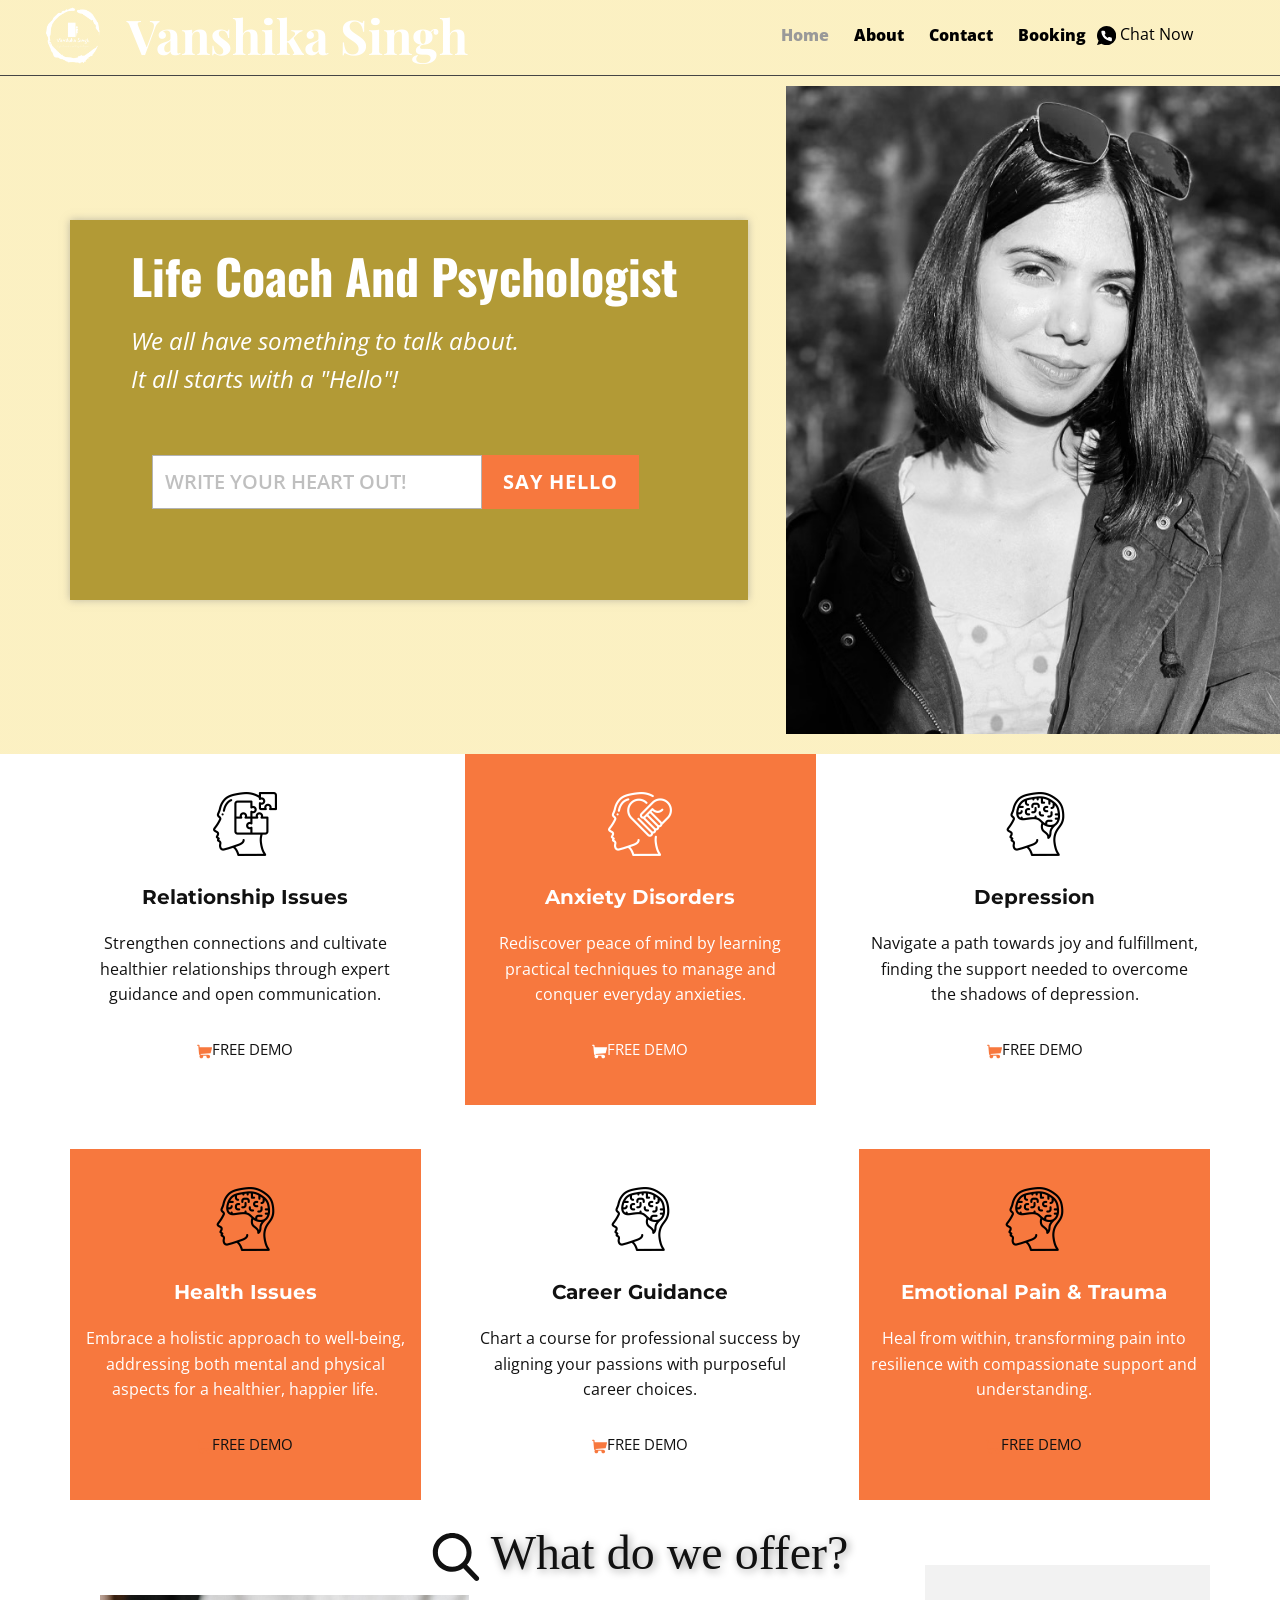
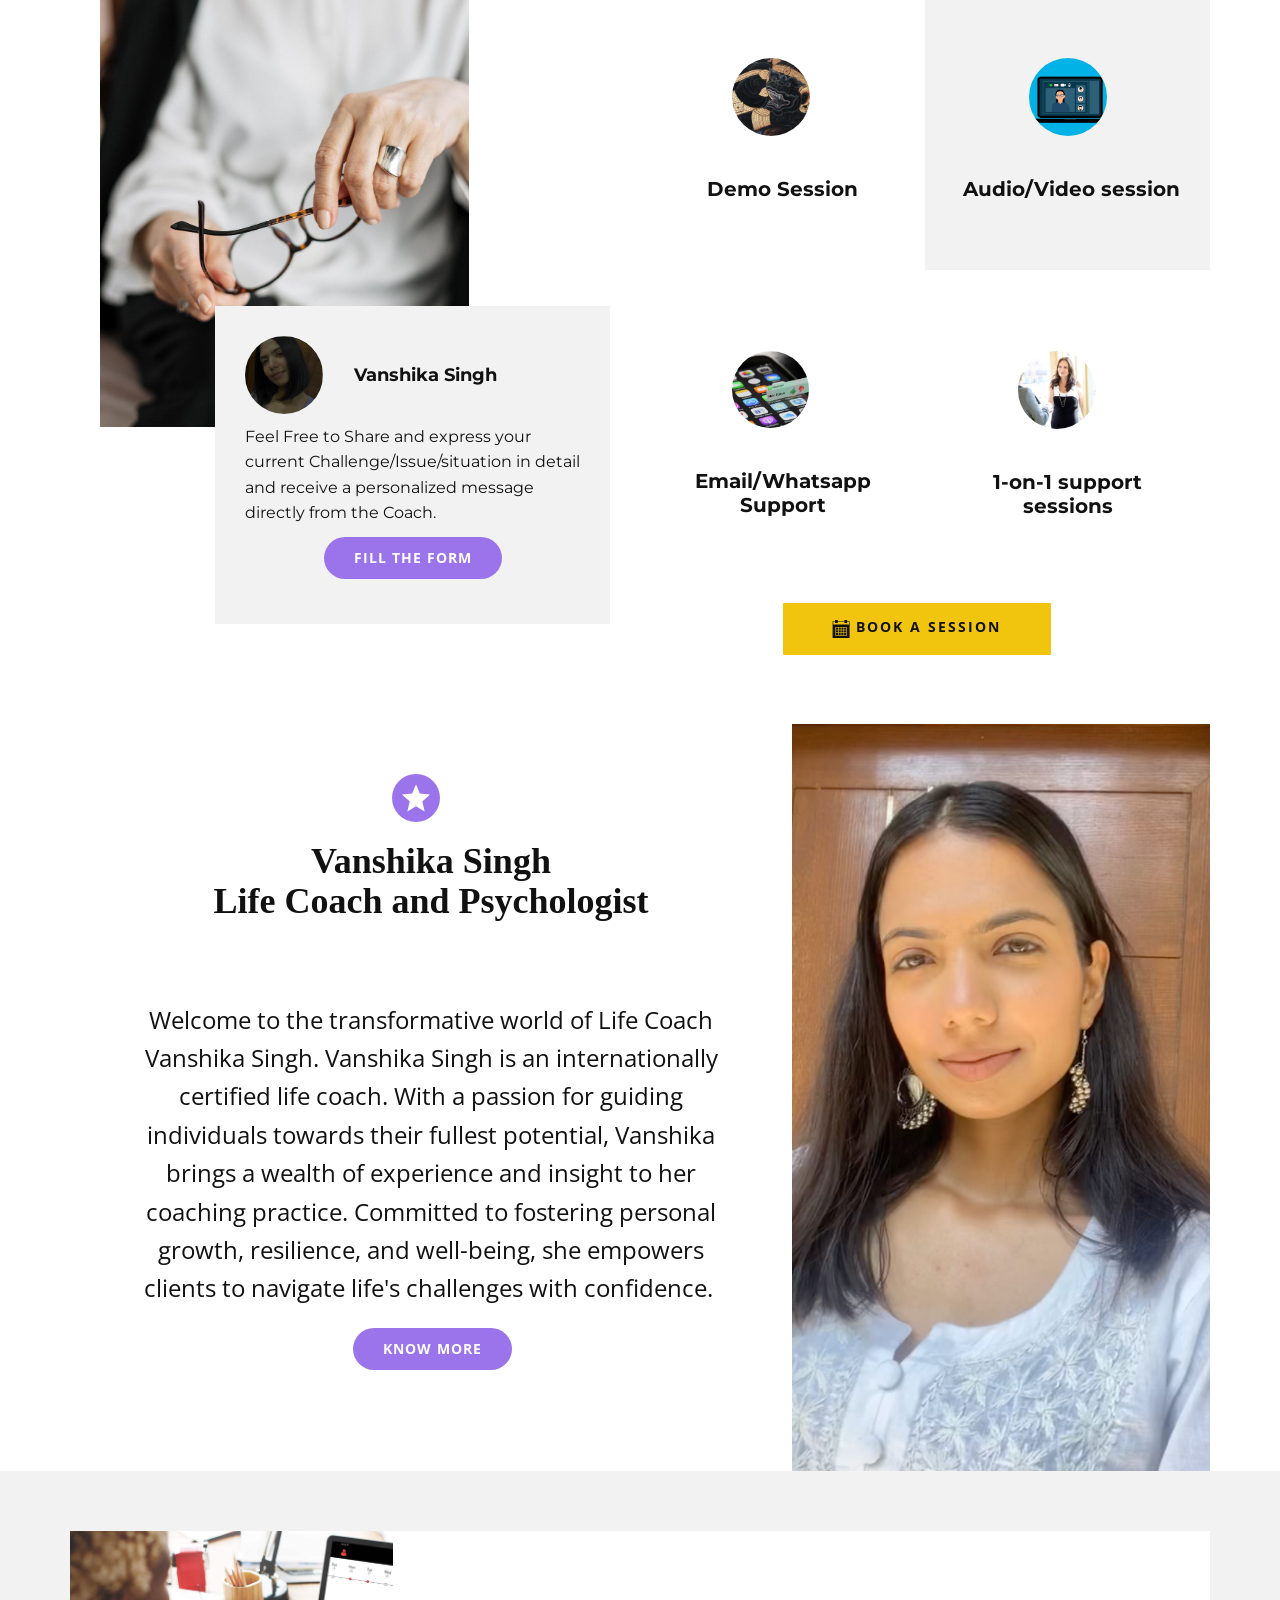
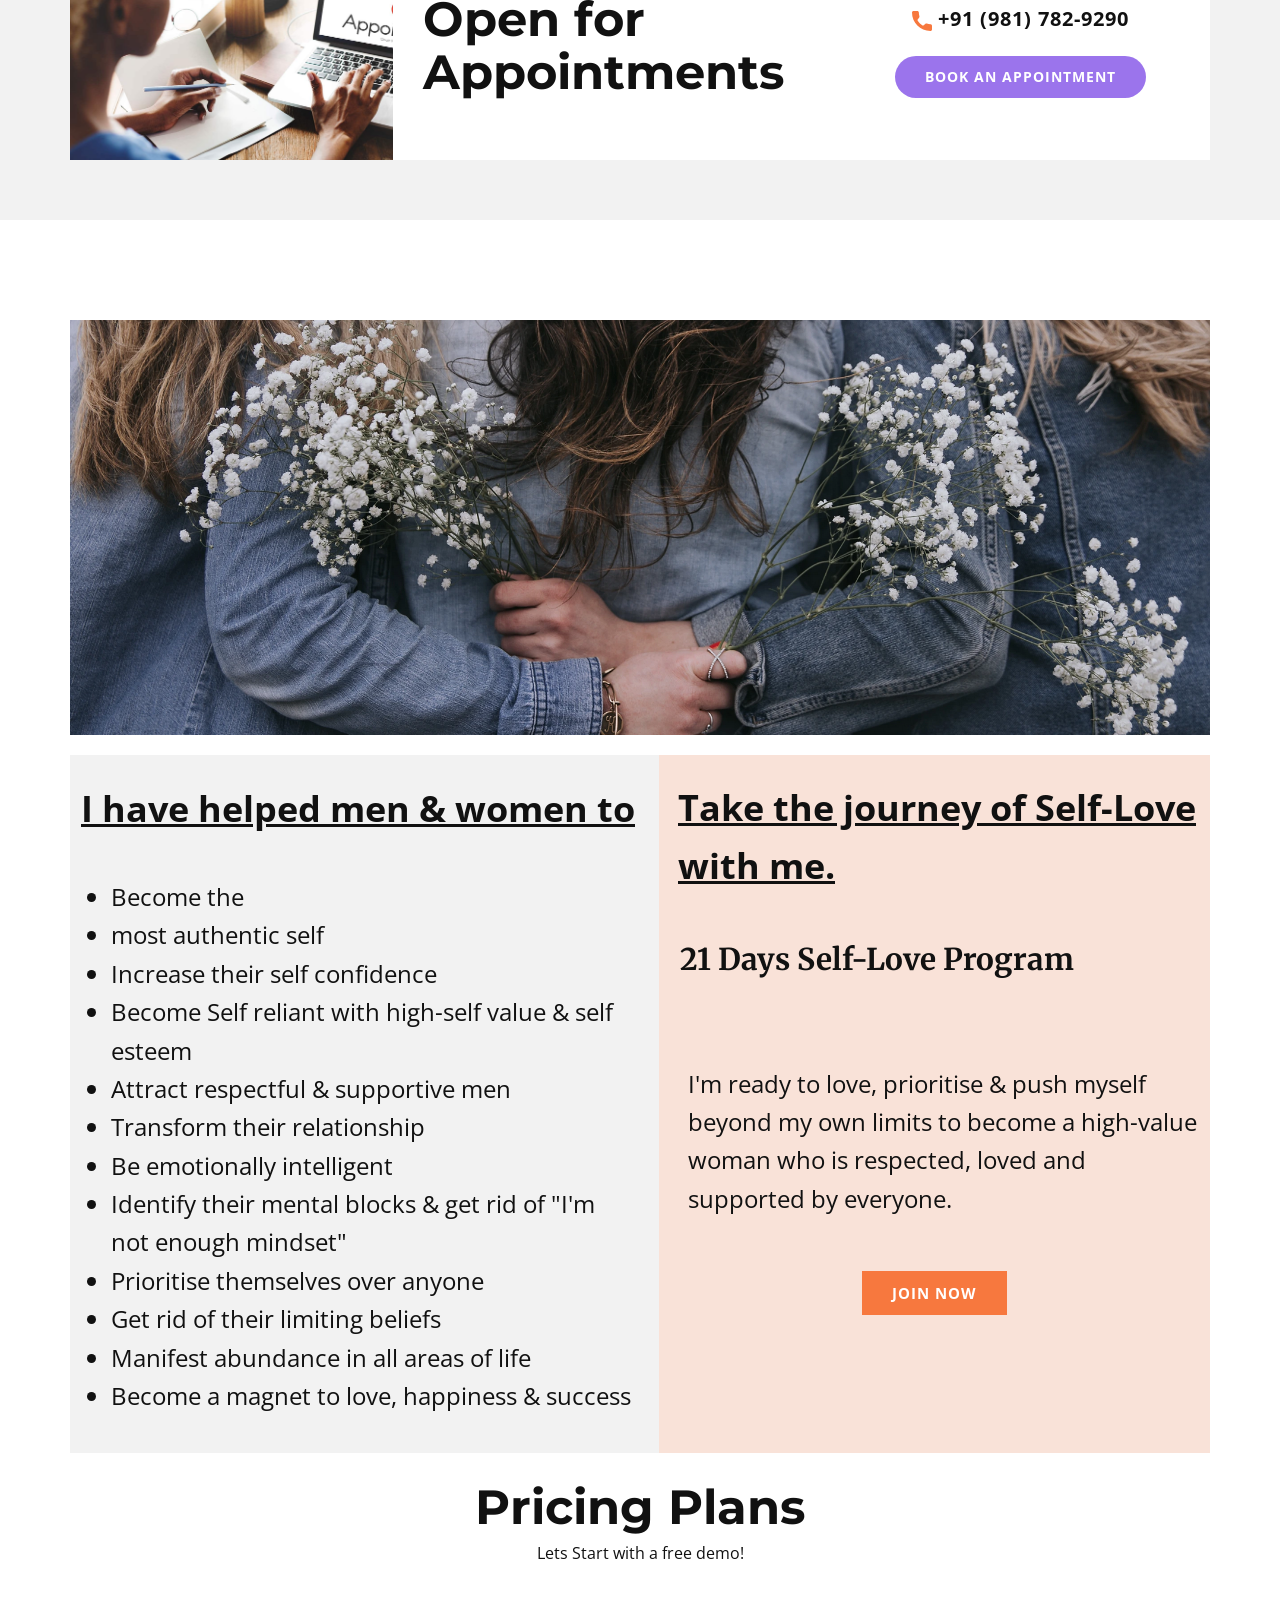
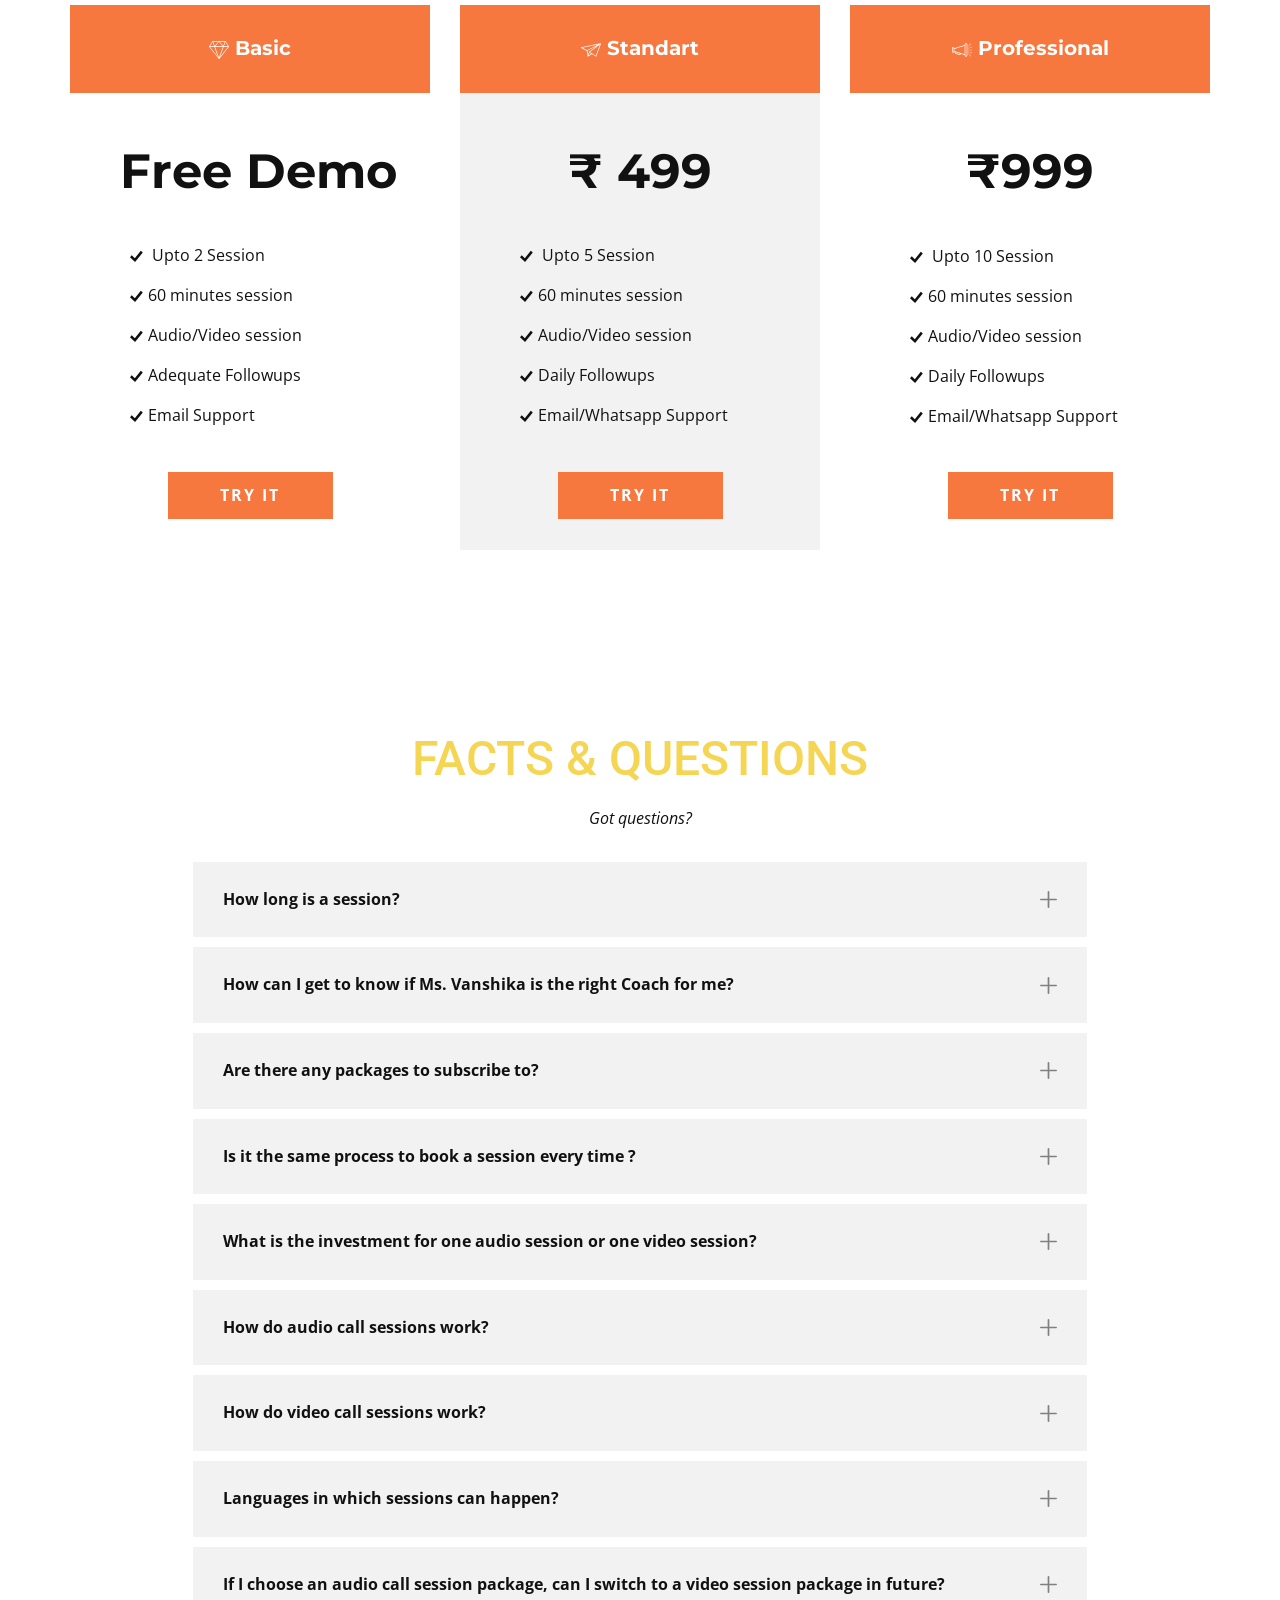
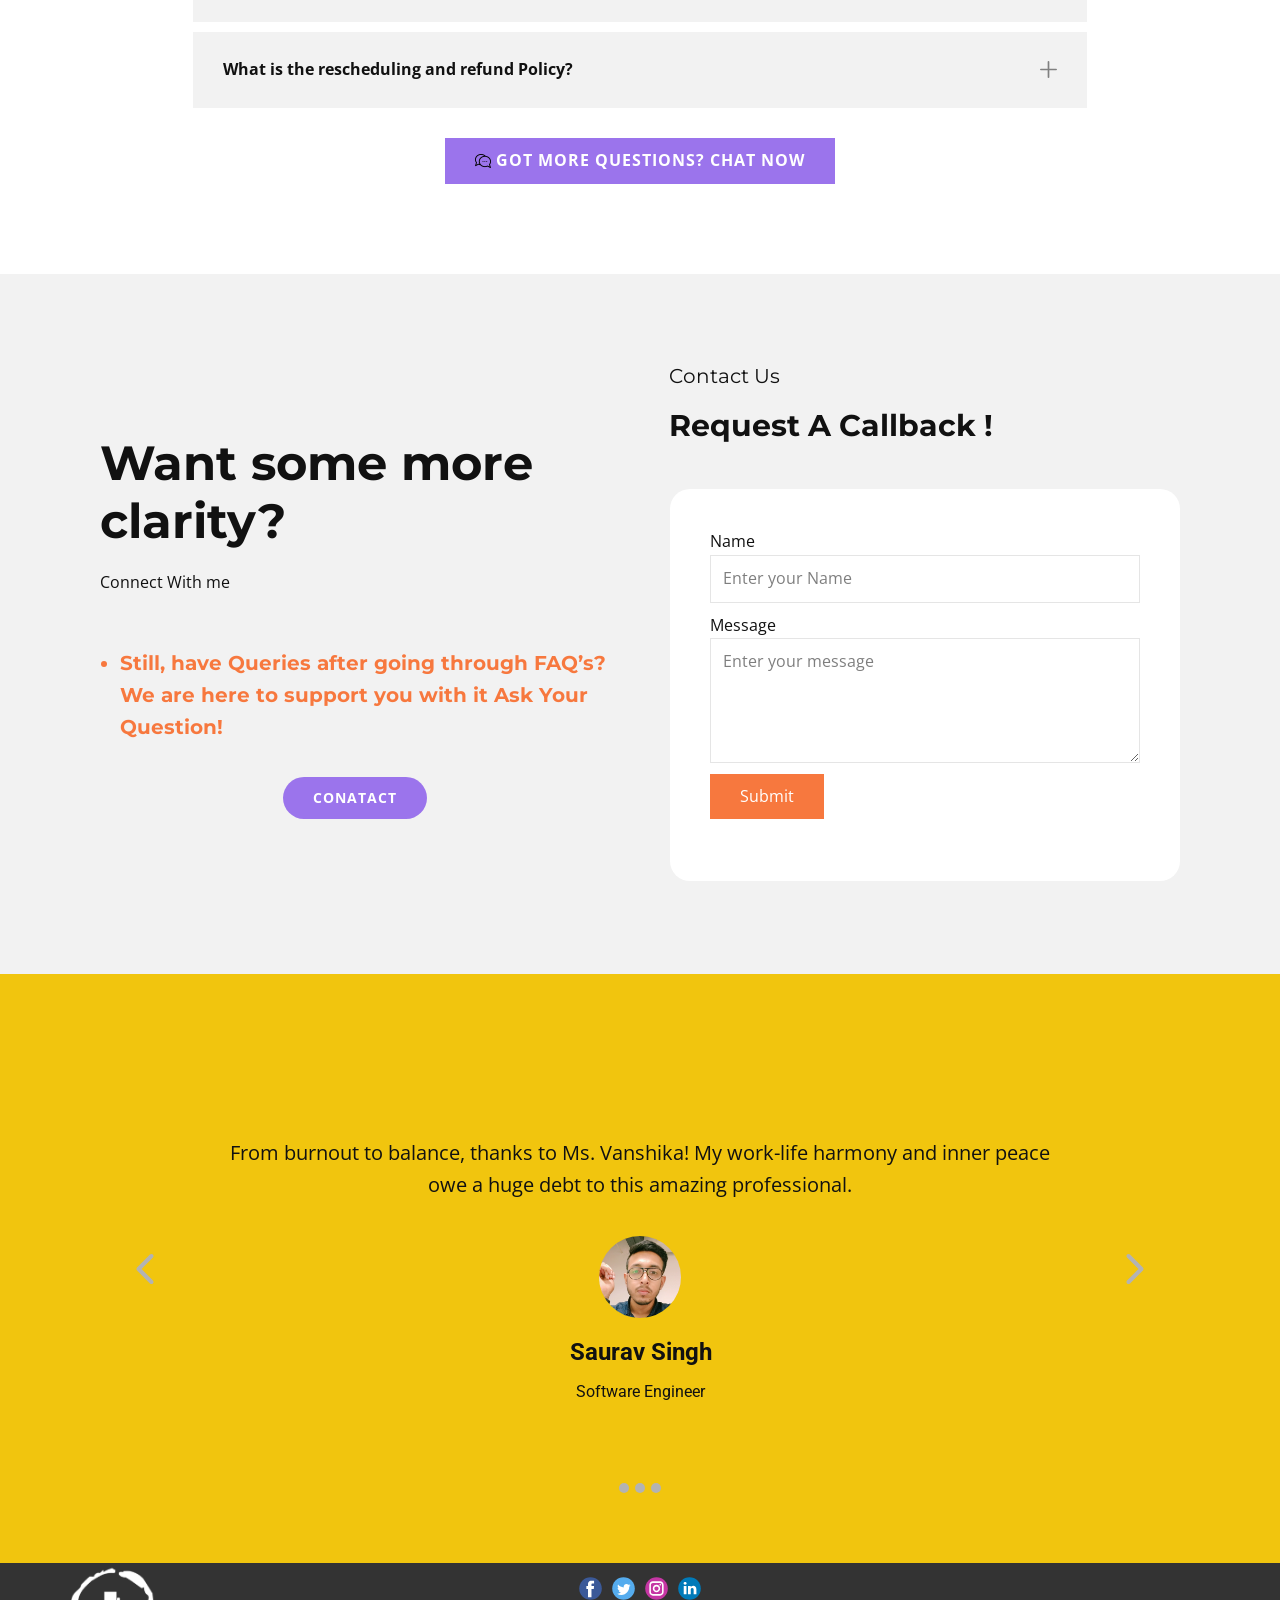
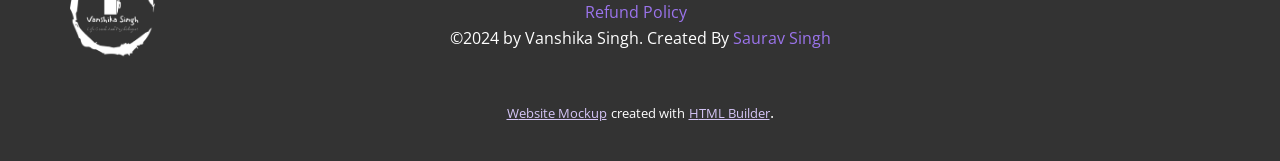
==== commit 33ab92b4: "site2" ====
--- a/index.html
+++ b/index.html
@@ -2,7 +2,7 @@
 <html style="font-size: 16px;" lang="en"><head>
     <meta name="viewport" content="width=device-width, initial-scale=1.0">
     <meta charset="utf-8">
-    <meta name="keywords" content="​Life Coach&nbsp;Dr. Vanshika Singh, ​Our Clinic Expert Psychologist from New York, ​Dr. Vanshika Singh, ​Open for Appointments, Pricing Plans, Free, $310, $530, ​Benefits of psychological therapy, INTUITIVE">
+    <meta name="keywords" content="​Psychology specialist Dr. Sara Dowson, ​Our Clinic Expert Psychologist from New York, ​Dr. Sara Dowson, ​Open for Appointments, Pricing Plans, Free, $310, $530, ​Benefits of psychological therapy">
     <meta name="description" content="">
     <title>Home</title>
     <link rel="stylesheet" href="nicepage.css" media="screen">
@@ -12,10 +12,7 @@
     <meta name="generator" content="Nicepage 6.2.1, nicepage.com">
     <meta name="referrer" content="origin">
     <link id="u-theme-google-font" rel="stylesheet" href="https://fonts.googleapis.com/css?family=Roboto:100,100i,300,300i,400,400i,500,500i,700,700i,900,900i|Open+Sans:300,300i,400,400i,500,500i,600,600i,700,700i,800,800i">
-    <link id="u-page-google-font" rel="stylesheet" href="https://fonts.googleapis.com/css?family=Montserrat:100,100i,200,200i,300,300i,400,400i,500,500i,600,600i,700,700i,800,800i,900,900i|Open+Sans:300,300i,400,400i,500,500i,600,600i,700,700i,800,800i">
-    
-    
-    
+    <link id="u-page-google-font" rel="stylesheet" href="https://fonts.googleapis.com/css?family=Oswald:200,300,400,500,600,700|Montserrat:100,100i,200,200i,300,300i,400,400i,500,500i,600,600i,700,700i,800,800i,900,900i|Merriweather:300,300i,400,400i,700,700i,900,900i|Playfair+Display:400,400i,500,500i,600,600i,700,700i,800,800i,900,900i">
     
     
     
@@ -32,127 +29,169 @@
 		"@context": "http://schema.org",
 		"@type": "Organization",
 		"name": "",
-		"logo": "images/default-logo.png"
+		"logo": "images/logo-no-background.png",
+		"sameAs": []
 }</script>
-    <meta name="theme-color" content="#478ac9">
+    <meta name="theme-color" content="#9b74ec">
     <meta property="og:title" content="Home">
     <meta property="og:type" content="website">
   <meta data-intl-tel-input-cdn-path="intlTelInput/"></head>
-  <body data-home-page="Home.html" data-home-page-title="Home" data-path-to-root="./" data-include-products="false" class="u-body u-xl-mode" data-lang="en"><header class="u-clearfix u-header u-header" id="sec-b1dd"><div class="u-clearfix u-sheet u-valign-middle u-sheet-1">
-        <a href="https://nicepage.com" class="u-image u-logo u-image-1">
-          <img src="images/default-logo.png" class="u-logo-image u-logo-image-1">
-        </a>
-        <nav class="u-menu u-menu-dropdown u-offcanvas u-menu-1">
-          <div class="menu-collapse" style="font-size: 1rem; letter-spacing: 0px;">
-            <a class="u-button-style u-custom-left-right-menu-spacing u-custom-padding-bottom u-custom-top-bottom-menu-spacing u-nav-link u-text-active-palette-1-base u-text-hover-palette-2-base" href="#">
-              <svg class="u-svg-link" viewBox="0 0 24 24"><use xmlns:xlink="http://www.w3.org/1999/xlink" xlink:href="#menu-hamburger"></use></svg>
-              <svg class="u-svg-content" version="1.1" id="menu-hamburger" viewBox="0 0 16 16" x="0px" y="0px" xmlns:xlink="http://www.w3.org/1999/xlink" xmlns="http://www.w3.org/2000/svg"><g><rect y="1" width="16" height="2"></rect><rect y="7" width="16" height="2"></rect><rect y="13" width="16" height="2"></rect>
+  <body data-home-page="Home.html" data-home-page-title="Home" data-path-to-root="./" data-include-products="false" class="u-body u-overlap u-overlap-contrast u-overlap-transparent u-xl-mode" data-lang="en"><header class="u-clearfix u-container-align-center u-gradient u-header u-header" id="sec-f943"><a href="https://nicepage.best" class="u-image u-logo u-image-1" data-image-width="1500" data-image-height="1687">
+        <img src="images/logo-no-background.png" class="u-logo-image u-logo-image-1">
+      </a><h3 class="u-align-center u-custom-font u-font-playfair-display u-headline u-text u-text-default u-text-white u-text-1">
+        <a href="/">Vanshika Singh</a>
+      </h3><nav class="u-menu u-menu-one-level u-offcanvas u-menu-1">
+        <div class="menu-collapse" style="font-size: 1rem; letter-spacing: 0px; font-weight: 800;">
+          <a class="u-button-style u-custom-border u-custom-border-color u-custom-borders u-custom-color u-custom-effect-duration u-custom-left-right-menu-spacing u-custom-text-active-color u-custom-text-color u-custom-text-hover-color u-custom-top-bottom-menu-spacing u-nav-link" href="#">
+            <svg class="u-svg-link" viewBox="0 0 24 24"><use xmlns:xlink="http://www.w3.org/1999/xlink" xlink:href="#svg-2e85"></use></svg>
+            <svg class="u-svg-content" version="1.1" id="svg-2e85" viewBox="0 0 16 16" x="0px" y="0px" xmlns:xlink="http://www.w3.org/1999/xlink" xmlns="http://www.w3.org/2000/svg"><g><rect y="1" width="16" height="2"></rect><rect y="7" width="16" height="2"></rect><rect y="13" width="16" height="2"></rect>
 </g></svg>
-            </a>
-          </div>
-          <div class="u-nav-container">
-            <ul class="u-nav u-unstyled u-nav-1"><li class="u-nav-item"><a class="u-button-style u-nav-link u-text-active-palette-1-base u-text-hover-palette-2-base" href="Home.html" style="padding: 10px 20px;">Home</a>
-</li><li class="u-nav-item"><a class="u-button-style u-nav-link u-text-active-palette-1-base u-text-hover-palette-2-base" href="About.html" style="padding: 10px 20px;">About</a>
-</li><li class="u-nav-item"><a class="u-button-style u-nav-link u-text-active-palette-1-base u-text-hover-palette-2-base" href="Contact.html" style="padding: 10px 20px;">Contact</a>
+          </a>
+        </div>
+        <div class="u-custom-menu u-nav-container">
+          <ul class="u-nav u-spacing-5 u-unstyled u-nav-1"><li class="u-nav-item"><a class="u-button-style u-nav-link u-text-active-grey-40 u-text-black u-text-hover-palette-2-base" href="Home.html" style="padding: 10px;">Home</a>
+</li><li class="u-nav-item"><a class="u-button-style u-nav-link u-text-active-grey-40 u-text-black u-text-hover-palette-2-base" href="About.html" style="padding: 10px;">About</a>
+</li><li class="u-nav-item"><a class="u-button-style u-nav-link u-text-active-grey-40 u-text-black u-text-hover-palette-2-base" href="Contact.html" style="padding: 10px;">Contact</a>
+</li><li class="u-nav-item"><a class="u-button-style u-nav-link u-text-active-grey-40 u-text-black u-text-hover-palette-2-base" href="Booking.html" style="padding: 10px;">Booking</a>
 </li></ul>
-          </div>
-          <div class="u-nav-container-collapse">
-            <div class="u-black u-container-style u-inner-container-layout u-opacity u-opacity-95 u-sidenav">
-              <div class="u-inner-container-layout u-sidenav-overflow">
-                <div class="u-menu-close"></div>
-                <ul class="u-align-center u-nav u-popupmenu-items u-unstyled u-nav-2"><li class="u-nav-item"><a class="u-button-style u-nav-link" href="Home.html">Home</a>
+        </div>
+        <div class="u-custom-menu u-nav-container-collapse">
+          <div class="u-black u-container-style u-inner-container-layout u-opacity u-opacity-95 u-sidenav">
+            <div class="u-inner-container-layout u-sidenav-overflow">
+              <div class="u-menu-close"></div>
+              <ul class="u-align-center u-nav u-popupmenu-items u-unstyled u-nav-2"><li class="u-nav-item"><a class="u-button-style u-nav-link" href="Home.html">Home</a>
 </li><li class="u-nav-item"><a class="u-button-style u-nav-link" href="About.html">About</a>
 </li><li class="u-nav-item"><a class="u-button-style u-nav-link" href="Contact.html">Contact</a>
+</li><li class="u-nav-item"><a class="u-button-style u-nav-link" href="Booking.html">Booking</a>
 </li></ul>
-              </div>
-            </div>
-            <div class="u-black u-menu-overlay u-opacity u-opacity-70"></div>
-          </div>
-        </nav>
-      </div></header>
-    <section class="u-align-left u-clearfix u-image u-shading u-section-1" id="carousel_d1aa" data-image-width="1536" data-image-height="1024">
+            </div>
+          </div>
+          <div class="u-black u-menu-overlay u-opacity u-opacity-70"></div>
+        </div>
+      </nav><a href="wame.pro/1ht0c3" class="u-active-none u-align-center u-btn u-button-style u-hover-none u-none u-text-black u-text-hover-palette-2-base u-btn-1" target="_blank"><span class="u-icon u-icon-1"><svg xmlns="http://www.w3.org/2000/svg" xmlns:xlink="http://www.w3.org/1999/xlink" version="1.1" xml:space="preserve" class="u-svg-content" viewBox="0 0 512 512" x="0px" y="0px" style="width: 1em; height: 1em;"><path style="fill:currentColor;" d="M256,0C114.617,0,0,114.617,0,256c0,52.03,15.563,100.414,42.231,140.818L0,512l119.128-39.706  C158.72,497.399,205.639,512,256,512c141.383,0,256-114.617,256-256S397.383,0,256,0z"></path><path style="fill:#FFFFFF;" d="M397.233,335.078V377.6c0.062,15.66-12.606,28.398-28.292,28.469c-0.892,0-1.783-0.035-2.675-0.115  c-43.705-4.74-85.689-19.641-122.571-43.52c-34.313-21.76-63.409-50.803-85.222-85.054c-24.002-36.979-38.938-79.086-43.599-122.898  c-1.412-15.59,10.108-29.378,25.732-30.791c0.847-0.062,1.686-0.106,2.534-0.106h42.611c14.257-0.141,26.412,10.293,28.407,24.382  c1.801,13.612,5.138,26.968,9.94,39.83c3.902,10.364,1.404,22.042-6.391,29.908l-18.035,17.999  c20.215,35.487,49.664,64.874,85.221,85.054l18.035-17.999c7.883-7.786,19.588-10.275,29.97-6.382  c12.888,4.802,26.271,8.13,39.91,9.922C387.09,308.312,397.594,320.689,397.233,335.078z"></path></svg></span>&nbsp;Chat Now
+      </a><div class="custom-expanded u-align-center u-border-1 u-border-grey-dark-1 u-line u-line-horizontal u-line-1"></div></header>
+    <section class="u-clearfix u-shading u-uploaded-video u-video u-section-1" id="sec-7c9b">
+      <div class="u-background-video u-expanded u-video-contain" style="">
+        <div class="embed-responsive">
+          <video class="embed-responsive-item" data-autoplay="1" loop="" muted="1" autoplay="autoplay" playsinline="">
+            <source src="files/less.mp4" type="video/mp4">
+            <p>Your browser does not support HTML5 video.</p>
+          </video>
+        </div>
+        <div class="u-video-shading" style="background-image: linear-gradient(0deg, rgba(241,197,14,0.25), rgba(241,197,14,0.25));"></div>
+      </div>
+      <div class="custom-expanded data-layout-selected u-clearfix u-gutter-18 u-layout-wrap u-layout-wrap-1">
+        <div class="u-gutter-0 u-layout">
+          <div class="u-layout-row">
+            <div class="u-size-31-sm u-size-31-xs u-size-35-lg u-size-35-xl u-size-60-md">
+              <div class="u-layout-row">
+                <div class="u-align-left u-container-style u-layout-cell u-left-cell u-size-60 u-layout-cell-1" src="">
+                  <div class="u-container-layout u-valign-middle u-container-layout-1" src="">
+                    <div class="custom-expanded u-container-style u-group u-palette-3-dark-1 u-group-1">
+                      <div class="u-container-layout u-container-layout-2">
+                        <h2 class="u-custom-font u-font-oswald u-text u-text-1"> Life Coach And Psychologist<br>
+                          <span style="font-weight: 700;"></span>
+                        </h2>
+                        <p class="u-text u-text-2">We all have something to talk about.&nbsp;<br>It all starts with a "Hello"!
+                        </p>
+                        <div class="u-form u-form-1">
+                          <form action="https://forms.nicepagesrv.com/v2/form/process" class="u-clearfix u-form-horizontal u-form-spacing-0 u-inner-form" style="padding: 0px;" source="email" name="form">
+                            <div class="u-form-email u-form-group u-label-none">
+                              <label for="email-cd2c" class="u-label u-label-1">Email</label>
+                              <input type="email" placeholder="Write Your heart out!" id="email-cd2c" name="email" class="u-input u-input-rectangle u-text-grey-50 u-input-1" required="">
+                            </div>
+                            <div class="u-align-left u-form-group u-form-submit u-label-none">
+                              <input type="submit" value="submit" class="u-form-control-hidden">
+                              <a href="#" class="u-border-1 u-border-palette-2-base u-btn u-btn-submit u-button-style u-palette-2-base u-btn-1">say hello<br>
+                              </a>
+                            </div>
+                            <div class="u-form-send-message u-form-send-success"> Thank you! Your message has been sent. </div>
+                            <div class="u-form-send-error u-form-send-message"> Unable to send your message. Please fix errors then try again. </div>
+                            <input type="hidden" value="" name="recaptchaResponse">
+                            <input type="hidden" name="formServices" value="66d81f61-4e45-c96d-fe7e-7f21a56018da">
+                          </form>
+                        </div>
+                      </div>
+                    </div>
+                  </div>
+                </div>
+              </div>
+            </div>
+            <div class="u-size-25-lg u-size-25-xl u-size-29-sm u-size-29-xs u-size-60-md">
+              <div class="u-layout-col">
+                <div class="u-align-left u-container-style u-image u-layout-cell u-right-cell u-size-60 u-image-1" data-image-width="590" data-image-height="777">
+                  <div class="u-container-layout u-container-layout-3" src=""></div>
+                </div>
+              </div>
+            </div>
+          </div>
+        </div>
+      </div>
+    </section>
+    <section class="u-clearfix u-section-2" id="sec-a3ca">
       <div class="u-clearfix u-sheet u-sheet-1">
-        <h1 class="u-custom-font u-font-montserrat u-text u-text-body-alt-color u-text-1" data-animation-name="slideIn" data-animation-duration="2000" data-animation-direction="Left"> Life Coach&nbsp;<br>Dr. Vanshika Singh
-        </h1>
-        <h3 class="u-custom-font u-text u-text-body-alt-color u-text-font u-text-2">This is a webiste built by Saurav Singh with junior software engineer Mr Rajeev Shukla. The webiste was also enforced by Mr Nirmal Prakash. You can also show this to Anukriti. Thanks.</h3>
-        <div class="u-expanded-width-xs u-form u-form-1">
-          <form action="https://forms.nicepagesrv.com/v2/form/process" class="u-clearfix u-form-horizontal u-form-spacing-0 u-inner-form" style="padding: 0px;" source="email" name="form">
-            <div class="u-form-email u-form-group">
-              <label for="email-cd2c" class="u-form-control-hidden u-label u-label-1">Email</label>
-              <input type="email" placeholder="your email" id="email-cd2c" name="email" class="u-input u-input-rectangle u-text-grey-50 u-input-1" required="">
-            </div>
-            <div class="u-align-left u-form-group u-form-submit">
-              <a href="#" class="u-border-1 u-border-palette-2-base u-btn u-btn-submit u-button-style u-palette-2-base u-btn-1">contact us</a>
-              <input type="submit" value="submit" class="u-form-control-hidden">
-            </div>
-            <div class="u-form-send-message u-form-send-success"> Thank you! Your message has been sent. </div>
-            <div class="u-form-send-error u-form-send-message"> Unable to send your message. Please fix errors then try again. </div>
-            <input type="hidden" value="" name="recaptchaResponse">
-            <input type="hidden" name="formServices" value="66d81f61-4e45-c96d-fe7e-7f21a56018da">
-          </form>
-        </div>
-      </div>
-    </section>
-    <section class="u-clearfix u-section-2" id="carousel_defe">
-      <div class="u-clearfix u-sheet u-sheet-1">
-        <div class="u-expanded-width u-list u-list-1">
-          <div class="u-repeater u-repeater-1">
+        <div class="u-expanded-width u-layout-grid u-list u-valign-bottom u-list-1">
+          <div class="u-align-left u-repeater u-repeater-1">
             <div class="u-align-center u-container-style u-custom-item u-list-item u-repeater-item">
-              <div class="u-container-layout u-similar-container u-valign-middle u-container-layout-1"><span class="u-custom-item u-file-icon u-icon u-icon-1"><img src="images/1491171.png" alt=""></span>
+              <div class="u-container-layout u-similar-container u-container-layout-1"><span class="u-custom-item u-file-icon u-icon u-icon-1"><img src="images/1491171.png" alt=""></span>
                 <h5 class="u-custom-font u-font-montserrat u-text u-text-default u-text-1"> Relationship Issues</h5>
-                <p class="u-text u-text-2">Sample text. Click to select the text box. Click again or double click to start editing the text.</p>
-                <a href="https://nicepage.com/c/tabs-website-templates" class="u-active-none u-btn u-button-style u-custom-item u-hover-none u-none u-text-body-color u-text-hover-palette-2-light-2 u-btn-1"><span class="u-icon u-text-palette-2-base"><svg class="u-svg-content" viewBox="0 0 511.334 511.334" style="width: 1em; height: 1em;"><path d="m506.887 114.74c-3.979-5.097-10.086-8.076-16.553-8.076h-399.808l-5.943-66.207c-.972-10.827-10.046-19.123-20.916-19.123h-42.667c-11.598 0-21 9.402-21 21s9.402 21 21 21h23.468l23.018 256.439c.005.302-.01.599.007.903.047.806.152 1.594.286 2.37l.842 9.376c.016.177.034.354.055.529 2.552 22.11 13.851 41.267 30.19 54.21-8.466 10.812-13.532 24.407-13.532 39.172 0 35.106 28.561 63.667 63.666 63.667 35.106 0 63.667-28.561 63.667-63.667 0-7.605-1.345-14.9-3.801-21.667h114.936c-2.457 6.767-3.801 14.062-3.801 21.667 0 35.106 28.561 63.667 63.667 63.667s63.667-28.561 63.667-63.667-28.561-63.667-63.667-63.667h-234.526c-15.952 0-29.853-9.624-35.853-23.646l335.608-19.724c9.162-.538 16.914-6.966 19.141-15.87l42.67-170.67c1.567-6.272.158-12.918-3.821-18.016z"></path></svg></span>&nbsp;​appointment
+                <p class="u-text u-text-2"> Strengthen connections and cultivate healthier relationships through expert guidance and open communication.</p>
+                <a href="https://forms.gle/Fo1bxZFcmVL5HVBe6" class="u-active-none u-btn u-button-style u-custom-item u-hover-none u-none u-text-body-color u-text-hover-palette-2-light-2 u-btn-1" target="_blank"><span class="u-icon u-text-palette-2-base"><svg class="u-svg-content" viewBox="0 0 511.334 511.334" style="width: 1em; height: 1em;"><path d="m506.887 114.74c-3.979-5.097-10.086-8.076-16.553-8.076h-399.808l-5.943-66.207c-.972-10.827-10.046-19.123-20.916-19.123h-42.667c-11.598 0-21 9.402-21 21s9.402 21 21 21h23.468l23.018 256.439c.005.302-.01.599.007.903.047.806.152 1.594.286 2.37l.842 9.376c.016.177.034.354.055.529 2.552 22.11 13.851 41.267 30.19 54.21-8.466 10.812-13.532 24.407-13.532 39.172 0 35.106 28.561 63.667 63.666 63.667 35.106 0 63.667-28.561 63.667-63.667 0-7.605-1.345-14.9-3.801-21.667h114.936c-2.457 6.767-3.801 14.062-3.801 21.667 0 35.106 28.561 63.667 63.667 63.667s63.667-28.561 63.667-63.667-28.561-63.667-63.667-63.667h-234.526c-15.952 0-29.853-9.624-35.853-23.646l335.608-19.724c9.162-.538 16.914-6.966 19.141-15.87l42.67-170.67c1.567-6.272.158-12.918-3.821-18.016z"></path></svg></span>Free Demo
                 </a>
               </div>
             </div>
             <div class="u-align-center u-container-style u-custom-item u-list-item u-palette-2-base u-repeater-item u-list-item-2" data-animation-name="customAnimationIn" data-animation-duration="2000">
-              <div class="u-container-layout u-similar-container u-valign-middle u-container-layout-2"><span class="u-custom-item u-file-icon u-icon u-text-white u-icon-3"><img src="images/1491198-e5c31360.png" alt=""></span>
+              <div class="u-container-layout u-similar-container u-container-layout-2"><span class="u-custom-item u-file-icon u-icon u-text-white u-icon-3"><img src="images/1491198-e5c31360.png" alt=""></span>
                 <h5 class="u-custom-font u-font-montserrat u-text u-text-default u-text-3"> Anxiety Disorders</h5>
-                <p class="u-text u-text-4">Sample text. Click to select the text box. Click again or double click to start editing the text.</p>
-                <a href="https://nicepage.com/k/projects-website-templates" class="u-active-none u-btn u-button-style u-custom-item u-hover-none u-none u-text-body-alt-color u-text-hover-palette-2-light-2 u-btn-2"><span class="u-icon u-text-white"><svg class="u-svg-content" viewBox="0 0 511.334 511.334" style="width: 1em; height: 1em;"><path d="m506.887 114.74c-3.979-5.097-10.086-8.076-16.553-8.076h-399.808l-5.943-66.207c-.972-10.827-10.046-19.123-20.916-19.123h-42.667c-11.598 0-21 9.402-21 21s9.402 21 21 21h23.468l23.018 256.439c.005.302-.01.599.007.903.047.806.152 1.594.286 2.37l.842 9.376c.016.177.034.354.055.529 2.552 22.11 13.851 41.267 30.19 54.21-8.466 10.812-13.532 24.407-13.532 39.172 0 35.106 28.561 63.667 63.666 63.667 35.106 0 63.667-28.561 63.667-63.667 0-7.605-1.345-14.9-3.801-21.667h114.936c-2.457 6.767-3.801 14.062-3.801 21.667 0 35.106 28.561 63.667 63.667 63.667s63.667-28.561 63.667-63.667-28.561-63.667-63.667-63.667h-234.526c-15.952 0-29.853-9.624-35.853-23.646l335.608-19.724c9.162-.538 16.914-6.966 19.141-15.87l42.67-170.67c1.567-6.272.158-12.918-3.821-18.016z"></path></svg></span>&nbsp;​appointment
+                <p class="u-text u-text-4"> Rediscover peace of mind by learning practical techniques to manage and conquer everyday anxieties.</p>
+                <a href="https://forms.gle/Fo1bxZFcmVL5HVBe6" class="u-active-none u-btn u-button-style u-custom-item u-hover-none u-none u-text-body-alt-color u-text-hover-palette-2-light-2 u-btn-2" target="_blank"><span class="u-icon u-text-white"><svg class="u-svg-content" viewBox="0 0 511.334 511.334" style="width: 1em; height: 1em;"><path d="m506.887 114.74c-3.979-5.097-10.086-8.076-16.553-8.076h-399.808l-5.943-66.207c-.972-10.827-10.046-19.123-20.916-19.123h-42.667c-11.598 0-21 9.402-21 21s9.402 21 21 21h23.468l23.018 256.439c.005.302-.01.599.007.903.047.806.152 1.594.286 2.37l.842 9.376c.016.177.034.354.055.529 2.552 22.11 13.851 41.267 30.19 54.21-8.466 10.812-13.532 24.407-13.532 39.172 0 35.106 28.561 63.667 63.666 63.667 35.106 0 63.667-28.561 63.667-63.667 0-7.605-1.345-14.9-3.801-21.667h114.936c-2.457 6.767-3.801 14.062-3.801 21.667 0 35.106 28.561 63.667 63.667 63.667s63.667-28.561 63.667-63.667-28.561-63.667-63.667-63.667h-234.526c-15.952 0-29.853-9.624-35.853-23.646l335.608-19.724c9.162-.538 16.914-6.966 19.141-15.87l42.67-170.67c1.567-6.272.158-12.918-3.821-18.016z"></path></svg></span>FREE DEMO
                 </a>
               </div>
             </div>
             <div class="u-align-center u-container-style u-custom-item u-list-item u-repeater-item">
-              <div class="u-container-layout u-similar-container u-valign-middle u-container-layout-3"><span class="u-custom-item u-file-icon u-icon u-icon-5"><img src="images/1491214.png" alt=""></span>
-                <h5 class="u-custom-font u-font-montserrat u-text u-text-default u-text-5"> Psychologist Issues</h5>
-                <p class="u-text u-text-6">Sample text. Click to select the text box. Click again or double click to start editing the text.</p>
-                <a href="https://nicepage.com/c/food-restaurant-html-templates" class="u-active-none u-btn u-button-style u-custom-item u-hover-none u-none u-text-body-color u-text-hover-palette-2-light-2 u-btn-3"><span class="u-icon u-text-palette-2-base"><svg class="u-svg-content" viewBox="0 0 511.334 511.334" style="width: 1em; height: 1em;"><path d="m506.887 114.74c-3.979-5.097-10.086-8.076-16.553-8.076h-399.808l-5.943-66.207c-.972-10.827-10.046-19.123-20.916-19.123h-42.667c-11.598 0-21 9.402-21 21s9.402 21 21 21h23.468l23.018 256.439c.005.302-.01.599.007.903.047.806.152 1.594.286 2.37l.842 9.376c.016.177.034.354.055.529 2.552 22.11 13.851 41.267 30.19 54.21-8.466 10.812-13.532 24.407-13.532 39.172 0 35.106 28.561 63.667 63.666 63.667 35.106 0 63.667-28.561 63.667-63.667 0-7.605-1.345-14.9-3.801-21.667h114.936c-2.457 6.767-3.801 14.062-3.801 21.667 0 35.106 28.561 63.667 63.667 63.667s63.667-28.561 63.667-63.667-28.561-63.667-63.667-63.667h-234.526c-15.952 0-29.853-9.624-35.853-23.646l335.608-19.724c9.162-.538 16.914-6.966 19.141-15.87l42.67-170.67c1.567-6.272.158-12.918-3.821-18.016z"></path></svg></span>&nbsp;​appointment
+              <div class="u-container-layout u-similar-container u-container-layout-3"><span class="u-custom-item u-file-icon u-icon u-icon-5"><img src="images/1491214.png" alt=""></span>
+                <h5 class="u-custom-font u-font-montserrat u-text u-text-default u-text-5"> Depression </h5>
+                <p class="u-text u-text-6"> Navigate a path towards joy and fulfillment, finding the support needed to overcome the shadows of depression.</p>
+                <a href="https://forms.gle/Fo1bxZFcmVL5HVBe6" class="u-active-none u-btn u-button-style u-custom-item u-hover-none u-none u-text-body-color u-text-hover-palette-2-light-2 u-btn-3" target="_blank"><span class="u-icon u-text-palette-2-base"><svg class="u-svg-content" viewBox="0 0 511.334 511.334" style="width: 1em; height: 1em;"><path d="m506.887 114.74c-3.979-5.097-10.086-8.076-16.553-8.076h-399.808l-5.943-66.207c-.972-10.827-10.046-19.123-20.916-19.123h-42.667c-11.598 0-21 9.402-21 21s9.402 21 21 21h23.468l23.018 256.439c.005.302-.01.599.007.903.047.806.152 1.594.286 2.37l.842 9.376c.016.177.034.354.055.529 2.552 22.11 13.851 41.267 30.19 54.21-8.466 10.812-13.532 24.407-13.532 39.172 0 35.106 28.561 63.667 63.666 63.667 35.106 0 63.667-28.561 63.667-63.667 0-7.605-1.345-14.9-3.801-21.667h114.936c-2.457 6.767-3.801 14.062-3.801 21.667 0 35.106 28.561 63.667 63.667 63.667s63.667-28.561 63.667-63.667-28.561-63.667-63.667-63.667h-234.526c-15.952 0-29.853-9.624-35.853-23.646l335.608-19.724c9.162-.538 16.914-6.966 19.141-15.87l42.67-170.67c1.567-6.272.158-12.918-3.821-18.016z"></path></svg></span>FREE DEMO
                 </a>
               </div>
             </div>
-          </div>
-        </div>
-      </div>
-    </section>
-    <section class="u-clearfix u-grey-5 u-section-3" id="carousel_c01d">
+            <div class="u-align-center u-container-style u-custom-item u-list-item u-palette-2-base u-repeater-item u-list-item-4" data-animation-name="customAnimationIn" data-animation-duration="2000">
+              <div class="u-container-layout u-similar-container u-container-layout-4"><span class="u-custom-item u-file-icon u-icon u-icon-7"><img src="images/1491214.png" alt=""></span>
+                <h5 class="u-custom-font u-font-montserrat u-text u-text-default u-text-7"> Health Issues </h5>
+                <p class="u-text u-text-8"> Embrace a holistic approach to well-being, addressing both mental and physical aspects for a healthier, happier life.</p>
+                <a href="https://forms.gle/Fo1bxZFcmVL5HVBe6" class="u-active-none u-btn u-button-style u-custom-item u-hover-none u-none u-text-body-color u-text-hover-palette-2-light-2 u-btn-4" target="_blank"><span class="u-icon u-text-palette-2-base"><svg class="u-svg-content" viewBox="0 0 511.334 511.334" style="width: 1em; height: 1em;"><path d="m506.887 114.74c-3.979-5.097-10.086-8.076-16.553-8.076h-399.808l-5.943-66.207c-.972-10.827-10.046-19.123-20.916-19.123h-42.667c-11.598 0-21 9.402-21 21s9.402 21 21 21h23.468l23.018 256.439c.005.302-.01.599.007.903.047.806.152 1.594.286 2.37l.842 9.376c.016.177.034.354.055.529 2.552 22.11 13.851 41.267 30.19 54.21-8.466 10.812-13.532 24.407-13.532 39.172 0 35.106 28.561 63.667 63.666 63.667 35.106 0 63.667-28.561 63.667-63.667 0-7.605-1.345-14.9-3.801-21.667h114.936c-2.457 6.767-3.801 14.062-3.801 21.667 0 35.106 28.561 63.667 63.667 63.667s63.667-28.561 63.667-63.667-28.561-63.667-63.667-63.667h-234.526c-15.952 0-29.853-9.624-35.853-23.646l335.608-19.724c9.162-.538 16.914-6.966 19.141-15.87l42.67-170.67c1.567-6.272.158-12.918-3.821-18.016z"></path></svg></span>FREE DEMO
+                </a>
+              </div>
+            </div>
+            <div class="u-align-center u-container-style u-custom-item u-list-item u-repeater-item">
+              <div class="u-container-layout u-similar-container u-container-layout-5"><span class="u-custom-item u-file-icon u-icon u-icon-9"><img src="images/1491214.png" alt=""></span>
+                <h5 class="u-custom-font u-font-montserrat u-text u-text-default u-text-9"> Career Guidance </h5>
+                <p class="u-text u-text-10"> Chart a course for professional success by aligning your passions with purposeful career choices.</p>
+                <a href="https://forms.gle/Fo1bxZFcmVL5HVBe6" class="u-active-none u-btn u-button-style u-custom-item u-hover-none u-none u-text-body-color u-text-hover-palette-2-light-2 u-btn-5" target="_blank"><span class="u-icon u-text-palette-2-base"><svg class="u-svg-content" viewBox="0 0 511.334 511.334" style="width: 1em; height: 1em;"><path d="m506.887 114.74c-3.979-5.097-10.086-8.076-16.553-8.076h-399.808l-5.943-66.207c-.972-10.827-10.046-19.123-20.916-19.123h-42.667c-11.598 0-21 9.402-21 21s9.402 21 21 21h23.468l23.018 256.439c.005.302-.01.599.007.903.047.806.152 1.594.286 2.37l.842 9.376c.016.177.034.354.055.529 2.552 22.11 13.851 41.267 30.19 54.21-8.466 10.812-13.532 24.407-13.532 39.172 0 35.106 28.561 63.667 63.666 63.667 35.106 0 63.667-28.561 63.667-63.667 0-7.605-1.345-14.9-3.801-21.667h114.936c-2.457 6.767-3.801 14.062-3.801 21.667 0 35.106 28.561 63.667 63.667 63.667s63.667-28.561 63.667-63.667-28.561-63.667-63.667-63.667h-234.526c-15.952 0-29.853-9.624-35.853-23.646l335.608-19.724c9.162-.538 16.914-6.966 19.141-15.87l42.67-170.67c1.567-6.272.158-12.918-3.821-18.016z"></path></svg></span>FREE DEMO
+                </a>
+              </div>
+            </div>
+            <div class="u-align-center u-container-style u-custom-item u-list-item u-palette-2-base u-repeater-item u-list-item-6" data-animation-name="customAnimationIn" data-animation-duration="2000">
+              <div class="u-container-layout u-similar-container u-container-layout-6"><span class="u-custom-item u-file-icon u-icon u-icon-11"><img src="images/1491214.png" alt=""></span>
+                <h5 class="u-custom-font u-font-montserrat u-text u-text-default u-text-11"> Emotional Pain &amp; Trauma</h5>
+                <p class="u-text u-text-12"> Heal from within, transforming pain into resilience with compassionate support and understanding.</p>
+                <a href="https://forms.gle/Fo1bxZFcmVL5HVBe6" class="u-active-none u-btn u-button-style u-custom-item u-hover-none u-none u-text-body-color u-text-hover-palette-2-light-2 u-btn-6" target="_blank"><span class="u-icon u-text-palette-2-base"><svg class="u-svg-content" viewBox="0 0 511.334 511.334" style="width: 1em; height: 1em;"><path d="m506.887 114.74c-3.979-5.097-10.086-8.076-16.553-8.076h-399.808l-5.943-66.207c-.972-10.827-10.046-19.123-20.916-19.123h-42.667c-11.598 0-21 9.402-21 21s9.402 21 21 21h23.468l23.018 256.439c.005.302-.01.599.007.903.047.806.152 1.594.286 2.37l.842 9.376c.016.177.034.354.055.529 2.552 22.11 13.851 41.267 30.19 54.21-8.466 10.812-13.532 24.407-13.532 39.172 0 35.106 28.561 63.667 63.666 63.667 35.106 0 63.667-28.561 63.667-63.667 0-7.605-1.345-14.9-3.801-21.667h114.936c-2.457 6.767-3.801 14.062-3.801 21.667 0 35.106 28.561 63.667 63.667 63.667s63.667-28.561 63.667-63.667-28.561-63.667-63.667-63.667h-234.526c-15.952 0-29.853-9.624-35.853-23.646l335.608-19.724c9.162-.538 16.914-6.966 19.141-15.87l42.67-170.67c1.567-6.272.158-12.918-3.821-18.016z"></path></svg></span>FREE DEMO
+                </a>
+              </div>
+            </div>
+          </div>
+        </div>
+      </div>
+    </section>
+    <section class="u-clearfix u-section-3" id="carousel_904d">
       <div class="u-clearfix u-sheet u-valign-middle u-sheet-1">
-        <div class="u-clearfix u-expanded-width u-layout-wrap u-layout-wrap-1">
-          <div class="u-layout">
-            <div class="u-layout-row">
-              <div class="u-container-style u-layout-cell u-size-30 u-layout-cell-1">
-                <div class="u-container-layout u-valign-middle u-container-layout-1">
-                  <h6 class="u-custom-font u-font-montserrat u-text u-text-default u-text-1">about us</h6>
-                  <h2 class="u-custom-font u-font-montserrat u-text u-text-2"> Our Clinic Expert Psychologist from New York</h2>
-                  <h5 class="u-custom-font u-font-montserrat u-text u-text-palette-2-base u-text-3"> Lorem ipsum dolor sit amet, consectetur adipisicing elit, sed do mod tempor incididunt ut labore et dolore magna aliqua.</h5>
-                </div>
-              </div>
-              <div class="u-container-style u-layout-cell u-size-30 u-layout-cell-2" data-animation-name="customAnimationIn" data-animation-duration="2000">
-                <div class="u-container-layout u-valign-middle u-container-layout-2">
-                  <h5 class="u-custom-font u-font-montserrat u-text u-text-default u-text-4"> Psychologist Issues</h5>
-                  <p class="u-text u-text-5">Sample text. Click to select the text box. Click again or double click to start editing the text.</p>
-                  <h5 class="u-custom-font u-font-montserrat u-text u-text-6"> Relationship Issues</h5>
-                  <p class="u-text u-text-7">Sample text. Click to select the text box. Click again or double click to start editing the text.</p>
-                </div>
-              </div>
-            </div>
-          </div>
-        </div>
-      </div>
-    </section>
-    <section class="u-clearfix u-section-4" id="carousel_b34b">
-      <div class="u-clearfix u-sheet u-sheet-1">
-        <div class="u-clearfix u-expanded-width u-layout-wrap u-layout-wrap-1">
+        <h2 class="u-custom-font u-font-georgia u-text u-text-default u-text-1" data-animation-name="pulse" data-animation-duration="1000" data-animation-direction=""><span class="u-icon"><svg class="u-svg-content" viewBox="0 0 56.966 56.966" x="0px" y="0px" style="width: 1em; height: 1em;"><path d="M55.146,51.887L41.588,37.786c3.486-4.144,5.396-9.358,5.396-14.786c0-12.682-10.318-23-23-23s-23,10.318-23,23
+	s10.318,23,23,23c4.761,0,9.298-1.436,13.177-4.162l13.661,14.208c0.571,0.593,1.339,0.92,2.162,0.92
+	c0.779,0,1.518-0.297,2.079-0.837C56.255,54.982,56.293,53.08,55.146,51.887z M23.984,6c9.374,0,17,7.626,17,17s-7.626,17-17,17
+	s-17-7.626-17-17S14.61,6,23.984,6z"></path></svg></span>&nbsp;​What do we offer?
+        </h2>
+        <div class="data-layout-selected u-clearfix u-expanded-width u-layout-wrap u-layout-wrap-1">
           <div class="u-layout">
             <div class="u-layout-row">
               <div class="u-size-30 u-size-60-md">
@@ -161,10 +200,12 @@
                     <div class="u-container-layout u-container-layout-1">
                       <img class="u-image u-image-default u-image-1" src="images/pexels-photo-4098340.jpeg" alt="" data-image-width="1000" data-image-height="1500">
                       <div class="u-container-style u-grey-5 u-group u-group-1" data-animation-name="customAnimationIn" data-animation-duration="2000">
-                        <div class="u-container-layout u-valign-top u-container-layout-2">
-                          <div class="u-image u-image-circle u-image-2" alt="" data-image-width="1620" data-image-height="1080"></div>
-                          <p class="u-custom-font u-font-montserrat u-text u-text-default u-text-1">Sample text. Click to select the text box. Click again or double click to start editing the text.</p>
-                          <h6 class="u-custom-font u-font-montserrat u-text u-text-default u-text-2">Dr. Paul Smith</h6>
+                        <div class="u-container-layout u-container-layout-2">
+                          <div class="u-image u-image-circle u-image-2" alt="" data-image-width="304" data-image-height="296"></div>
+                          <h6 class="u-custom-font u-font-montserrat u-text u-text-default u-text-2">Vanshika Singh</h6>
+                          <p class="u-custom-font u-font-montserrat u-text u-text-default u-text-3"> Feel Free to Share and express your current Challenge/Issue/situation in detail and receive a personalized message directly from the Coach.</p>
+                          <a href="https://forms.gle/TpsXT3WvKzr95X2H6" class="u-btn u-btn-round u-button-style u-hover-palette-1-light-1 u-palette-1-base u-radius u-btn-1" target="_blank">Fill The Form<br>
+                          </a>
                         </div>
                       </div>
                     </div>
@@ -176,13 +217,16 @@
                   <div class="u-size-30">
                     <div class="u-layout-row">
                       <div class="u-align-center u-container-style u-layout-cell u-size-30 u-layout-cell-2">
-                        <div class="u-container-layout u-valign-middle u-container-layout-3"><span class="u-file-icon u-icon u-palette-2-base u-icon-1"><img src="images/7.png" alt=""></span>
-                          <h5 class="u-custom-font u-font-montserrat u-text u-text-default u-text-3"> Unlimited Revisions</h5>
+                        <div class="u-container-layout u-container-layout-3">
+                          <div class="u-image u-image-circle u-image-3" alt="" data-image-width="1280" data-image-height="853"></div>
+                          <h5 class="u-custom-font u-font-montserrat u-text u-text-default u-text-4">Demo Session<br>
+                          </h5>
                         </div>
                       </div>
                       <div class="u-align-center u-container-style u-grey-5 u-layout-cell u-size-30 u-layout-cell-3" data-animation-name="customAnimationIn" data-animation-duration="2000">
-                        <div class="u-container-layout u-valign-middle-md u-valign-middle-sm u-valign-middle-xs u-container-layout-4"><span class="u-file-icon u-icon u-palette-2-base u-icon-2"><img src="images/7.png" alt=""></span>
-                          <h5 class="u-custom-font u-font-montserrat u-text u-text-default u-text-4"> Good Features</h5>
+                        <div class="u-container-layout u-container-layout-4">
+                          <div class="u-image u-image-circle u-image-4" alt="" data-image-width="1280" data-image-height="961"></div>
+                          <h5 class="u-custom-font u-font-montserrat u-text u-text-default u-text-5"> Audio/Video session</h5>
                         </div>
                       </div>
                     </div>
@@ -190,13 +234,21 @@
                   <div class="u-size-30">
                     <div class="u-layout-row">
                       <div class="u-align-center u-container-style u-layout-cell u-size-30 u-layout-cell-4">
-                        <div class="u-container-layout u-valign-middle-md u-valign-middle-sm u-valign-middle-xs u-container-layout-5"><span class="u-file-icon u-icon u-palette-2-base u-icon-3"><img src="images/7.png" alt=""></span>
-                          <h5 class="u-custom-font u-font-montserrat u-text u-text-default u-text-5"> Best Solutions</h5>
+                        <div class="u-container-layout u-container-layout-5">
+                          <div class="u-image u-image-circle u-image-5" alt="" data-image-width="1280" data-image-height="835"></div>
+                          <h5 class="u-custom-font u-font-montserrat u-text u-text-default u-text-6"> Email/Whatsapp Support</h5>
                         </div>
                       </div>
                       <div class="u-align-center u-container-style u-layout-cell u-shape-rectangle u-size-30 u-layout-cell-5">
-                        <div class="u-container-layout u-valign-middle u-container-layout-6"><span class="u-file-icon u-icon u-palette-2-base u-icon-4"><img src="images/7.png" alt=""></span>
-                          <h5 class="u-custom-font u-font-montserrat u-text u-text-default u-text-6"> 24/7 Supports</h5>
+                        <div class="u-container-layout u-container-layout-6">
+                          <div class="u-image u-image-circle u-image-6" alt="" data-image-width="1280" data-image-height="853"></div>
+                          <h5 class="u-custom-font u-font-montserrat u-text u-text-default u-text-7"> 1-on-1 support sessions</h5>
+                          <a href="Booking.html" class="u-btn u-btn-round u-button-style u-hover-palette-2-base u-palette-3-base u-radius u-btn-2"><span class="u-icon u-icon-2"><svg class="u-svg-content" viewBox="0 0 60 60" x="0px" y="0px" style="width: 1em; height: 1em;"><g><rect x="22" y="43" width="7" height="7"></rect><rect x="22" y="25" width="7" height="7"></rect><rect x="22" y="34" width="7" height="7"></rect><rect x="13" y="34" width="7" height="7"></rect><rect x="13" y="25" width="7" height="7"></rect><rect x="13" y="43" width="7" height="7"></rect><rect x="40" y="25" width="7" height="7"></rect><path d="M57,4h-7V1c0-0.553-0.447-1-1-1h-7c-0.553,0-1,0.447-1,1v3H19V1c0-0.553-0.447-1-1-1h-7c-0.553,0-1,0.447-1,1v3H3
+		C2.447,4,2,4.447,2,5v11v43c0,0.553,0.447,1,1,1h54c0.553,0,1-0.447,1-1V16V5C58,4.447,57.553,4,57,4z M49,32v2v7v2v9h-9h-2h-7h-2
+		h-7h-2h-9v-9v-2v-7v-2v-9h9h2h7h2h7h2h9V32z M56,15H4V6h6v3c0,0.553,0.447,1,1,1h7c0.553,0,1-0.447,1-1V6h22v3c0,0.553,0.447,1,1,1
+		h7c0.553,0,1-0.447,1-1V6h6V15z"></path><rect x="40" y="34" width="7" height="7"></rect><rect x="40" y="43" width="7" height="7"></rect><rect x="31" y="43" width="7" height="7"></rect><rect x="31" y="34" width="7" height="7"></rect><rect x="31" y="25" width="7" height="7"></rect>
+</g></svg></span>&nbsp;Book A session
+                          </a>
                         </div>
                       </div>
                     </div>
@@ -208,48 +260,37 @@
         </div>
       </div>
     </section>
-    <section class="u-clearfix u-section-5" id="carousel_22e0">
+    <section class="u-clearfix u-section-4" id="sec-1f52">
       <div class="u-clearfix u-sheet u-sheet-1">
+        <div class="data-layout-selected u-clearfix u-expanded-width u-gutter-0 u-layout-wrap u-layout-wrap-1">
+          <div class="u-layout" style="">
+            <div class="u-layout-row" style="">
+              <div class="u-align-center u-container-style u-layout-cell u-left-cell u-size-38 u-size-xs-60 u-white u-layout-cell-1" src="">
+                <div class="u-container-layout u-container-layout-1"><span class="u-icon u-icon-circle u-palette-1-base u-icon-1"><svg class="u-svg-link" preserveAspectRatio="xMidYMin slice" viewBox="0 0 32 32" style=""><use xmlns:xlink="http://www.w3.org/1999/xlink" xlink:href="#svg-aca6"></use></svg><svg class="u-svg-content" viewBox="0 0 32 32" id="svg-aca6"><g><path d="M20.388,10.918L32,12.118l-8.735,7.749L25.914,31.4l-9.893-6.088L6.127,31.4l2.695-11.533L0,12.118 l11.547-1.2L16.026,0.6L20.388,10.918z"></path>
+</g></svg>
+                
+                
+              </span>
+                  <h2 class="u-custom-font u-font-georgia u-text u-text-default u-text-1"> Vanshika Singh<br>Life Coach and Psychologist
+                  </h2>
+                  <p class="u-text u-text-2">Welcome to the transformative world of Life Coach Vanshika Singh.&nbsp;Vanshika Singh is an internationally certified life coach.&nbsp;With a passion for guiding individuals towards their fullest potential, Vanshika brings a wealth of experience and insight to her coaching practice. Committed to fostering personal growth, resilience, and well-being, she empowers clients to navigate life's challenges with confidence.&nbsp;</p>
+                  <a href="About.html" class="u-btn u-btn-round u-button-style u-hover-palette-1-light-1 u-palette-1-base u-radius u-btn-1" target="_blank">Know More</a>
+                </div>
+              </div>
+              <div class="u-align-center u-container-style u-image u-layout-cell u-right-cell u-size-22 u-size-xs-60 u-image-1" src="" data-image-width="814" data-image-height="1242">
+                <div class="u-container-layout u-valign-middle u-container-layout-2" src=""></div>
+              </div>
+            </div>
+          </div>
+        </div>
+      </div>
+    </section>
+    <section class="u-clearfix u-grey-5 u-section-5" id="carousel_e3d6">
+      <div class="u-clearfix u-sheet u-valign-middle u-sheet-1">
         <div class="data-layout-selected u-clearfix u-expanded-width u-layout-wrap u-layout-wrap-1">
           <div class="u-layout">
             <div class="u-layout-row">
-              <div class="u-container-style u-layout-cell u-size-30 u-layout-cell-1" data-animation-name="customAnimationIn" data-animation-duration="2000">
-                <div class="u-container-layout u-valign-bottom u-container-layout-1">
-                  <h5 class="u-custom-font u-font-montserrat u-text u-text-default u-text-1">Life Coach</h5>
-                  <h2 class="u-custom-font u-font-montserrat u-text u-text-2"> Dr. Vanshika Singh</h2>
-                  <p class="u-text u-text-3">Sample text. Click to select the text box. Click again or double click to start editing the text.</p>
-                  <div class="u-expanded-width u-list u-list-1">
-                    <div class="u-repeater u-repeater-1">
-                      <div class="u-align-left u-container-style u-custom-item u-list-item u-repeater-item">
-                        <div class="u-container-layout u-similar-container u-container-layout-2"><span class="u-file-icon u-icon u-text-palette-2-base u-icon-1"><img src="images/4576669-d0e72604.png" alt=""></span>
-                          <h6 class="u-custom-font u-font-montserrat u-text u-text-default u-text-4">Our Mission</h6>
-                          <p class="u-text u-text-default u-text-5">Sample text. Click to select the text box. Click again or double click to start editing the text.</p>
-                        </div>
-                      </div>
-                      <div class="u-align-left u-container-style u-custom-item u-list-item u-repeater-item u-shape-rectangle">
-                        <div class="u-container-layout u-similar-container u-container-layout-3"><span class="u-file-icon u-icon u-text-palette-2-base u-icon-2"><img src="images/1491174-5dbc9e9a.png" alt=""></span>
-                          <h6 class="u-custom-font u-font-montserrat u-text u-text-default u-text-6">Our Vision</h6>
-                          <p class="u-text u-text-default u-text-7">Sample text. Click to select the text box. Click again or double click to start editing the text.</p>
-                        </div>
-                      </div>
-                    </div>
-                  </div>
-                </div>
-              </div>
-              <div class="u-align-center u-container-style u-image u-layout-cell u-size-30 u-image-1" data-image-width="590" data-image-height="777">
-                <div class="u-container-layout u-valign-middle u-container-layout-4"></div>
-              </div>
-            </div>
-          </div>
-        </div>
-      </div>
-    </section>
-    <section class="u-clearfix u-grey-5 u-section-6" id="carousel_9b64">
-      <div class="u-clearfix u-sheet u-sheet-1">
-        <div class="u-clearfix u-expanded-width u-layout-wrap u-layout-wrap-1">
-          <div class="u-layout">
-            <div class="u-layout-row">
-              <div class="u-container-style u-image u-layout-cell u-size-17 u-image-1" data-image-width="1000" data-image-height="1500">
+              <div class="u-container-style u-image u-layout-cell u-size-17 u-image-1" data-image-width="1920" data-image-height="950">
                 <div class="u-container-layout u-container-layout-1"></div>
               </div>
               <div class="u-align-center-md u-align-center-sm u-align-center-xs u-container-style u-layout-cell u-size-23 u-white u-layout-cell-2">
@@ -258,169 +299,72 @@
                 </div>
               </div>
               <div class="u-align-center u-container-style u-layout-cell u-size-20 u-white u-layout-cell-3" data-animation-name="customAnimationIn" data-animation-duration="2000">
-                <div class="u-container-layout u-valign-middle u-container-layout-3">
-                  <a href="https://nicepage.app" class="u-active-none u-btn u-button-style u-hover-none u-none u-text-hover-palette-2-base u-btn-1"><span class="u-icon u-text-palette-2-base"><svg class="u-svg-content" viewBox="0 0 405.333 405.333" x="0px" y="0px" style="width: 1em; height: 1em;"><path d="M373.333,266.88c-25.003,0-49.493-3.904-72.704-11.563c-11.328-3.904-24.192-0.896-31.637,6.699l-46.016,34.752    c-52.8-28.181-86.592-61.952-114.389-114.368l33.813-44.928c8.512-8.512,11.563-20.971,7.915-32.64    C142.592,81.472,138.667,56.96,138.667,32c0-17.643-14.357-32-32-32H32C14.357,0,0,14.357,0,32    c0,205.845,167.488,373.333,373.333,373.333c17.643,0,32-14.357,32-32V298.88C405.333,281.237,390.976,266.88,373.333,266.88z"></path></svg></span>&nbsp;+1 (234) 567-8910
+                <div class="u-container-layout u-container-layout-3">
+                  <a href="https://nicepage.app" class="u-active-none u-btn u-button-style u-hover-none u-none u-text-hover-palette-2-base u-btn-1"><span class="u-icon u-text-palette-2-base"><svg class="u-svg-content" viewBox="0 0 405.333 405.333" x="0px" y="0px" style="width: 1em; height: 1em;"><path d="M373.333,266.88c-25.003,0-49.493-3.904-72.704-11.563c-11.328-3.904-24.192-0.896-31.637,6.699l-46.016,34.752    c-52.8-28.181-86.592-61.952-114.389-114.368l33.813-44.928c8.512-8.512,11.563-20.971,7.915-32.64    C142.592,81.472,138.667,56.96,138.667,32c0-17.643-14.357-32-32-32H32C14.357,0,0,14.357,0,32    c0,205.845,167.488,373.333,373.333,373.333c17.643,0,32-14.357,32-32V298.88C405.333,281.237,390.976,266.88,373.333,266.88z"></path></svg></span>&nbsp;+91 (​981) ​782-​9290
                   </a>
-                </div>
-              </div>
-            </div>
-          </div>
-        </div>
-      </div>
-    </section>
-    <section class="u-align-center u-clearfix u-section-7" id="carousel_64b5">
-      <div class="u-clearfix u-sheet u-sheet-1">
-        <div class="u-clearfix u-expanded-width u-layout-wrap u-layout-wrap-1">
+                  <a href="Booking.html" class="u-btn u-btn-round u-button-style u-hover-palette-1-light-1 u-palette-1-base u-radius u-btn-2">Book an Appointment</a>
+                </div>
+              </div>
+            </div>
+          </div>
+        </div>
+      </div>
+    </section>
+    <section class="u-align-center u-clearfix u-section-6" id="carousel_47ec">
+      <div class="u-clearfix u-sheet u-valign-bottom u-sheet-1">
+        <div class="data-layout-selected u-clearfix u-expanded-width u-layout-wrap u-layout-wrap-1">
+          <div class="u-gutter-0 u-layout">
+            <div class="u-layout-col">
+              <div class="u-align-left u-container-style u-image u-layout-cell u-size-60 u-image-1" data-image-width="2560" data-image-height="970">
+                <div class="u-container-layout u-container-layout-1"></div>
+              </div>
+            </div>
+          </div>
+        </div>
+        <div class="data-layout-selected u-clearfix u-expanded-width u-layout-wrap u-layout-wrap-2">
           <div class="u-layout">
             <div class="u-layout-row">
-              <div class="u-align-left u-container-style u-image u-layout-cell u-size-30 u-image-1" data-image-width="1620" data-image-height="1080">
-                <div class="u-container-layout u-valign-bottom u-container-layout-1"></div>
-              </div>
-              <div class="u-container-style u-layout-cell u-size-30 u-white u-layout-cell-2" data-animation-name="customAnimationIn" data-animation-duration="2000">
-                <div class="u-container-layout u-valign-top u-container-layout-2">
-                  <div class="u-accordion u-expanded-width u-spacing-2 u-accordion-1">
-                    <div class="u-accordion-item u-accordion-item-1">
-                      <a class="active u-accordion-link u-button-style u-text-palette-2-base u-accordion-link-1" id="link-accordion-7c0e" aria-controls="accordion-7c0e" aria-selected="true">
-                        <span class="u-accordion-link-text">Create a Webinar in Minutes</span><span class="u-accordion-link-icon u-icon u-icon-circle u-palette-2-base u-text-white u-icon-1"><svg class="u-svg-link" preserveAspectRatio="xMidYMin slice" viewBox="0 0 426.66667 426.66667" style=""><use xmlns:xlink="http://www.w3.org/1999/xlink" xlink:href="#svg-347e"></use></svg><svg class="u-svg-content" viewBox="0 0 426.66667 426.66667" id="svg-347e"><path d="m405.332031 192h-170.664062v-170.667969c0-11.773437-9.558594-21.332031-21.335938-21.332031-11.773437 0-21.332031 9.558594-21.332031 21.332031v170.667969h-170.667969c-11.773437 0-21.332031 9.558594-21.332031 21.332031 0 11.777344 9.558594 21.335938 21.332031 21.335938h170.667969v170.664062c0 11.777344 9.558594 21.335938 21.332031 21.335938 11.777344 0 21.335938-9.558594 21.335938-21.335938v-170.664062h170.664062c11.777344 0 21.335938-9.558594 21.335938-21.335938 0-11.773437-9.558594-21.332031-21.335938-21.332031zm0 0"></path></svg></span>
-                      </a>
-                      <div class="u-accordion-active u-accordion-pane u-align-left u-container-style u-white u-accordion-pane-1" id="accordion-7c0e" aria-labelledby="link-accordion-7c0e">
-                        <div class="u-container-layout u-valign-top u-container-layout-3">
-                          <p class="u-text u-text-1">Interdum velit euismod in pellentesque massa placerat duis. Tristique et egestas quis ipsum suspendisse ultrices gravida dictum fusce. Nibh nisl condimentum.</p>
-                          <ul class="u-custom-list u-text u-text-2">
-                            <li>
-                              <div class="u-list-icon">
-                                <div xmlns="http://www.w3.org/2000/svg" xmlns:xlink="http://www.w3.org/1999/xlink" version="1.1" xml:space="preserve" class="u-svg-content">–</div>
-                              </div>Mattis nunc sed blandit libero volutpat. 
-                            </li>
-                            <li>
-                              <div class="u-list-icon">
-                                <div xmlns="http://www.w3.org/2000/svg" xmlns:xlink="http://www.w3.org/1999/xlink" version="1.1" xml:space="preserve" class="u-svg-content">–</div>
-                              </div>Tortor at risus viverra adipiscing at in tellus. 
-                            </li>
-                            <li>
-                              <div class="u-list-icon">
-                                <div xmlns="http://www.w3.org/2000/svg" xmlns:xlink="http://www.w3.org/1999/xlink" version="1.1" xml:space="preserve" class="u-svg-content">–</div>
-                              </div>Purus ut faucibus pulvinar elementum. 
-                            </li>
-                            <li>
-                              <div class="u-list-icon">
-                                <div xmlns="http://www.w3.org/2000/svg" xmlns:xlink="http://www.w3.org/1999/xlink" version="1.1" xml:space="preserve" class="u-svg-content">–</div>
-                              </div>Blandit turpis cursus in hac habitasse. 
-                            </li>
-                          </ul>
-                        </div>
-                      </div>
-                    </div>
-                    <div class="u-accordion-item u-accordion-item-2">
-                      <a class="u-accordion-link u-button-style u-text-palette-2-base u-accordion-link-2" id="link-accordion-05cb" aria-controls="accordion-05cb" aria-selected="false">
-                        <span class="u-accordion-link-text">Business Sustainability Management</span><span class="u-accordion-link-icon u-icon u-icon-circle u-palette-2-base u-text-white u-icon-2"><svg class="u-svg-link" preserveAspectRatio="xMidYMin slice" viewBox="0 0 426.66667 426.66667" style=""><use xmlns:xlink="http://www.w3.org/1999/xlink" xlink:href="#svg-ae03"></use></svg><svg class="u-svg-content" viewBox="0 0 426.66667 426.66667" id="svg-ae03"><path d="m405.332031 192h-170.664062v-170.667969c0-11.773437-9.558594-21.332031-21.335938-21.332031-11.773437 0-21.332031 9.558594-21.332031 21.332031v170.667969h-170.667969c-11.773437 0-21.332031 9.558594-21.332031 21.332031 0 11.777344 9.558594 21.335938 21.332031 21.335938h170.667969v170.664062c0 11.777344 9.558594 21.335938 21.332031 21.335938 11.777344 0 21.335938-9.558594 21.335938-21.335938v-170.664062h170.664062c11.777344 0 21.335938-9.558594 21.335938-21.335938 0-11.773437-9.558594-21.332031-21.335938-21.332031zm0 0"></path></svg></span>
-                      </a>
-                      <div class="u-accordion-pane u-container-style u-white u-accordion-pane-2" id="accordion-05cb" aria-labelledby="link-accordion-05cb">
-                        <div class="u-container-layout u-valign-top u-container-layout-4">
-                          <ul class="u-custom-list u-text u-text-3">
-                            <li>
-                              <div class="u-list-icon">
-                                <div xmlns="http://www.w3.org/2000/svg" xmlns:xlink="http://www.w3.org/1999/xlink" version="1.1" xml:space="preserve" class="u-svg-content">–</div>
-                              </div>Interdum velit euismod in pellentesque massa. 
-                            </li>
-                            <li>
-                              <div class="u-list-icon">
-                                <div xmlns="http://www.w3.org/2000/svg" xmlns:xlink="http://www.w3.org/1999/xlink" version="1.1" xml:space="preserve" class="u-svg-content">–</div>
-                              </div>Tristique et egestas quis ipsum suspendisse ultrices gravidae. 
-                            </li>
-                            <li>
-                              <div class="u-list-icon">
-                                <div xmlns="http://www.w3.org/2000/svg" xmlns:xlink="http://www.w3.org/1999/xlink" version="1.1" xml:space="preserve" class="u-svg-content">–</div>
-                              </div>Nibh nisl condimentum id venenatis a condimentum. 
-                            </li>
-                            <li>
-                              <div class="u-list-icon">
-                                <div xmlns="http://www.w3.org/2000/svg" xmlns:xlink="http://www.w3.org/1999/xlink" version="1.1" xml:space="preserve" class="u-svg-content">–</div>
-                              </div>Diam volutpat commodo sed egestas egestas fringilla. 
-                            </li>
-                          </ul>
-                        </div>
-                      </div>
-                    </div>
-                    <div class="u-accordion-item u-accordion-item-3">
-                      <a class="u-accordion-link u-button-style u-text-palette-2-base u-accordion-link-3" id="link-accordion-a6bb" aria-controls="accordion-a6bb" aria-selected="false">
-                        <span class="u-accordion-link-text">Learn how to grow your business</span><span class="u-accordion-link-icon u-icon u-icon-circle u-palette-2-base u-text-white u-icon-3"><svg class="u-svg-link" preserveAspectRatio="xMidYMin slice" viewBox="0 0 426.66667 426.66667" style=""><use xmlns:xlink="http://www.w3.org/1999/xlink" xlink:href="#svg-a4a8"></use></svg><svg class="u-svg-content" viewBox="0 0 426.66667 426.66667" id="svg-a4a8"><path d="m405.332031 192h-170.664062v-170.667969c0-11.773437-9.558594-21.332031-21.335938-21.332031-11.773437 0-21.332031 9.558594-21.332031 21.332031v170.667969h-170.667969c-11.773437 0-21.332031 9.558594-21.332031 21.332031 0 11.777344 9.558594 21.335938 21.332031 21.335938h170.667969v170.664062c0 11.777344 9.558594 21.335938 21.332031 21.335938 11.777344 0 21.335938-9.558594 21.335938-21.335938v-170.664062h170.664062c11.777344 0 21.335938-9.558594 21.335938-21.335938 0-11.773437-9.558594-21.332031-21.335938-21.332031zm0 0"></path></svg></span>
-                      </a>
-                      <div class="u-accordion-pane u-container-style u-white u-accordion-pane-3" id="accordion-a6bb" aria-labelledby="link-accordion-a6bb">
-                        <div class="u-container-layout u-valign-top u-container-layout-5">
-                          <ul class="u-custom-list u-text u-text-4">
-                            <li>
-                              <div class="u-list-icon">
-                                <div xmlns="http://www.w3.org/2000/svg" xmlns:xlink="http://www.w3.org/1999/xlink" version="1.1" xml:space="preserve" class="u-svg-content">–</div>
-                              </div>Mattis nunc sed blandit libero volutpat. 
-                            </li>
-                            <li>
-                              <div class="u-list-icon">
-                                <div xmlns="http://www.w3.org/2000/svg" xmlns:xlink="http://www.w3.org/1999/xlink" version="1.1" xml:space="preserve" class="u-svg-content">–</div>
-                              </div>Tortor at risus viverra adipiscing at in tellus. 
-                            </li>
-                            <li>
-                              <div class="u-list-icon">
-                                <div xmlns="http://www.w3.org/2000/svg" xmlns:xlink="http://www.w3.org/1999/xlink" version="1.1" xml:space="preserve" class="u-svg-content">–</div>
-                              </div>Purus ut faucibus pulvinar elementum. 
-                            </li>
-                            <li>
-                              <div class="u-list-icon">
-                                <div xmlns="http://www.w3.org/2000/svg" xmlns:xlink="http://www.w3.org/1999/xlink" version="1.1" xml:space="preserve" class="u-svg-content">–</div>
-                              </div>Blandit turpis cursus in hac habitasse.e. 
-                            </li>
-                          </ul>
-                        </div>
-                      </div>
-                    </div>
-                    <div class="u-accordion-item u-accordion-item-4">
-                      <a class="u-accordion-link u-button-style u-text-palette-2-base u-accordion-link-4" id="link-accordion-a6bb" aria-controls="accordion-a6bb" aria-selected="false">
-                        <span class="u-accordion-link-text">Practical tips to help you price your products</span><span class="u-accordion-link-icon u-icon u-icon-circle u-palette-2-base u-text-white u-icon-4"><svg class="u-svg-link" preserveAspectRatio="xMidYMin slice" viewBox="0 0 426.66667 426.66667" style=""><use xmlns:xlink="http://www.w3.org/1999/xlink" xlink:href="#svg-f384"></use></svg><svg class="u-svg-content" viewBox="0 0 426.66667 426.66667" id="svg-f384"><path d="m405.332031 192h-170.664062v-170.667969c0-11.773437-9.558594-21.332031-21.335938-21.332031-11.773437 0-21.332031 9.558594-21.332031 21.332031v170.667969h-170.667969c-11.773437 0-21.332031 9.558594-21.332031 21.332031 0 11.777344 9.558594 21.335938 21.332031 21.335938h170.667969v170.664062c0 11.777344 9.558594 21.335938 21.332031 21.335938 11.777344 0 21.335938-9.558594 21.335938-21.335938v-170.664062h170.664062c11.777344 0 21.335938-9.558594 21.335938-21.335938 0-11.773437-9.558594-21.332031-21.335938-21.332031zm0 0"></path></svg></span>
-                      </a>
-                      <div class="u-accordion-pane u-container-style u-white u-accordion-pane-4" id="accordion-a6bb" aria-labelledby="link-accordion-a6bb">
-                        <div class="u-container-layout u-valign-top u-container-layout-6">
-                          <ul class="u-custom-list u-text u-text-5">
-                            <li>
-                              <div class="u-list-icon">
-                                <div xmlns="http://www.w3.org/2000/svg" xmlns:xlink="http://www.w3.org/1999/xlink" version="1.1" xml:space="preserve" class="u-svg-content">–</div>
-                              </div>Mattis nunc sed blandit libero volutpat. 
-                            </li>
-                            <li>
-                              <div class="u-list-icon">
-                                <div xmlns="http://www.w3.org/2000/svg" xmlns:xlink="http://www.w3.org/1999/xlink" version="1.1" xml:space="preserve" class="u-svg-content">–</div>
-                              </div>Tortor at risus viverra adipiscing at in tellus. 
-                            </li>
-                            <li>
-                              <div class="u-list-icon">
-                                <div xmlns="http://www.w3.org/2000/svg" xmlns:xlink="http://www.w3.org/1999/xlink" version="1.1" xml:space="preserve" class="u-svg-content">–</div>
-                              </div>Purus ut faucibus pulvinar elementum. 
-                            </li>
-                            <li>
-                              <div class="u-list-icon">
-                                <div xmlns="http://www.w3.org/2000/svg" xmlns:xlink="http://www.w3.org/1999/xlink" version="1.1" xml:space="preserve" class="u-svg-content">–</div>
-                              </div>Blandit turpis cursus in hac habitasse.e. 
-                            </li>
-                          </ul>
-                        </div>
-                      </div>
-                    </div>
-                  </div>
-                </div>
-              </div>
-            </div>
-          </div>
-        </div>
-      </div>
-    </section>
-    <section class="u-align-center u-clearfix u-section-8" id="carousel_a8e4">
+              <div class="u-container-style u-grey-5 u-layout-cell u-shape-rectangle u-size-31 u-layout-cell-2">
+                <div class="u-container-layout u-container-layout-2">
+                  <p class="u-text u-text-1"> I have helped men &amp; women to</p>
+                  <ul class="u-custom-item u-text u-text-2">
+                    <li> Become the</li>
+                    <li>most authentic self</li>
+                    <li>Increase their self confidence</li>
+                    <li>Become Self reliant with high-self value &amp; self esteem</li>
+                    <li>Attract respectful &amp; supportive men</li>
+                    <li>Transform their relationship</li>
+                    <li>Be emotionally intelligent</li>
+                    <li>Identify their mental blocks &amp; get rid of "I'm not enough mindset"</li>
+                    <li>Prioritise themselves over anyone</li>
+                    <li>Get rid of their limiting beliefs</li>
+                    <li>Manifest abundance in all areas of life</li>
+                    <li>Become a magnet to love, happiness &amp; success</li>
+                  </ul>
+                </div>
+              </div>
+              <div class="u-container-style u-custom-color-1 u-layout-cell u-shape-rectangle u-size-29 u-layout-cell-3">
+                <div class="u-container-layout u-container-layout-3">
+                  <p class="u-text u-text-3">Take the jou​rney of Self-Love with me.</p>
+                  <p class="u-custom-font u-font-merriweather u-text u-text-4">21 Days Self-Love Program </p>
+                  <p class="u-text u-text-5">I'm ready to love, prioritise &amp; push myself beyond my own limits to become a high-value woman who is respected, loved and supported by everyone.</p>
+                  <a href="Booking.html" class="u-btn u-button-style u-hover-palette-1-dark-1 u-palette-2-base u-btn-1">Join Now</a>
+                </div>
+              </div>
+            </div>
+          </div>
+        </div>
+      </div>
+    </section>
+    <section class="u-align-center u-clearfix u-section-7" id="sec-71ff">
       <div class="u-clearfix u-sheet u-valign-bottom-xs u-sheet-1">
         <h2 class="u-custom-font u-font-montserrat u-text u-text-1">Pricing Plans</h2>
-        <p class="u-text u-text-2">Sample text. Lorem ipsum dolor sit amet, consectetur adipiscing elit nullam nunc justo sagittis suscipit ultrices.</p>
-        <div class="u-clearfix u-expanded-width u-gutter-30 u-layout-wrap u-layout-wrap-1">
+        <p class="u-text u-text-2">Lets Start with a free demo!</p>
+        <div class="data-layout-selected u-clearfix u-expanded-width u-gutter-30 u-layout-wrap u-layout-wrap-1">
           <div class="u-layout">
             <div class="u-layout-row">
               <div class="u-align-center u-container-style u-layout-cell u-left-cell u-size-20 u-white u-layout-cell-1">
-                <div class="u-container-layout u-container-layout-1">
+                <div class="u-container-layout u-valign-bottom u-container-layout-1">
                   <div class="u-align-center u-container-style u-expanded-width u-group u-palette-2-base u-group-1">
                     <div class="u-container-layout u-valign-middle u-container-layout-2">
                       <h3 class="u-custom-font u-font-montserrat u-text u-text-3"><span class="u-icon u-icon-1"><svg class="u-svg-content" viewBox="0 0 59.986 59.986" x="0px" y="0px" style="width: 1em; height: 1em;"><path d="M59.972,20.164c0.007-0.041,0.011-0.081,0.013-0.123c0.002-0.049,0.001-0.096-0.003-0.145  c-0.004-0.042-0.01-0.082-0.02-0.123c-0.011-0.048-0.026-0.094-0.044-0.14c-0.009-0.024-0.011-0.049-0.022-0.072  c-0.008-0.017-0.022-0.03-0.031-0.047c-0.009-0.017-0.013-0.035-0.023-0.052l-10-16c-0.046-0.073-0.1-0.139-0.161-0.197  c-0.001-0.001-0.002-0.001-0.003-0.002c-0.086-0.081-0.188-0.139-0.297-0.185c-0.014-0.006-0.023-0.018-0.038-0.024  c-0.011-0.004-0.023-0.002-0.034-0.005c-0.101-0.034-0.205-0.057-0.314-0.057h-38c-0.108,0-0.211,0.023-0.31,0.056  c-0.011,0.003-0.022,0.001-0.032,0.005c-0.015,0.005-0.024,0.017-0.038,0.023c-0.104,0.043-0.202,0.099-0.287,0.175  c-0.005,0.005-0.012,0.008-0.017,0.012c-0.062,0.058-0.117,0.125-0.163,0.198l-10,16c-0.01,0.016-0.014,0.035-0.023,0.052  c-0.009,0.017-0.023,0.03-0.031,0.047c-0.011,0.023-0.013,0.048-0.023,0.072c-0.018,0.046-0.033,0.092-0.044,0.14  c-0.009,0.041-0.016,0.082-0.02,0.124C0,19.945-0.001,19.993,0.001,20.041c0.002,0.042,0.006,0.082,0.013,0.123  c0.008,0.048,0.021,0.095,0.037,0.142c0.013,0.039,0.027,0.077,0.045,0.115c0.009,0.018,0.012,0.038,0.022,0.056  c0.016,0.029,0.04,0.051,0.058,0.078c0.014,0.021,0.022,0.044,0.039,0.064l28.989,35.986c0.002,0.003,0.004,0.005,0.006,0.007  l0.005,0.007c0.003,0.004,0.008,0.005,0.011,0.009c0.082,0.099,0.184,0.174,0.295,0.234c0.03,0.016,0.058,0.03,0.089,0.043  c0.121,0.051,0.249,0.087,0.383,0.087c0.114,0,0.229-0.02,0.343-0.061c0.017-0.006,0.028-0.02,0.045-0.027  c0.051-0.021,0.091-0.055,0.137-0.084c0.076-0.048,0.147-0.098,0.206-0.163c0.014-0.015,0.035-0.022,0.048-0.038l29-36  c0.016-0.02,0.024-0.044,0.039-0.064c0.019-0.027,0.042-0.049,0.058-0.078c0.01-0.018,0.013-0.038,0.022-0.056  c0.018-0.038,0.032-0.075,0.045-0.115C59.95,20.259,59.964,20.213,59.972,20.164z M32.095,4.993h15.459l-4.86,13.045L32.095,4.993z   M40.892,18.993H19.095L29.993,5.58L40.892,18.993z M17.222,18.125L12.423,4.993h15.469L17.222,18.125z M41.593,20.993  L29.818,52.599L18.269,20.993H41.593z M49.221,6.246l7.967,12.748H44.472L49.221,6.246z M10.756,6.259l4.653,12.734H2.798  L10.756,6.259z M16.14,20.993l10.839,29.664L3.083,20.993H16.14z M32.39,51.423l11.337-30.43h13.176L32.39,51.423z"></path></svg></span>&nbsp;Basic
@@ -429,36 +373,36 @@
                   </div>
                   <div class="u-container-style u-group u-group-2">
                     <div class="u-container-layout u-valign-top u-container-layout-3">
-                      <h2 class="u-align-center u-custom-font u-font-montserrat u-text u-text-4">Free</h2>
+                      <h2 class="u-align-center u-custom-font u-font-montserrat u-text u-text-4">Free Demo&nbsp;</h2>
                       <ul class="u-align-left u-custom-list u-text u-text-5">
                         <li style="">
                           <div class="u-list-icon">
                             <svg xmlns="http://www.w3.org/2000/svg" xmlns:xlink="http://www.w3.org/1999/xlink" version="1.1" xml:space="preserve" class="u-svg-content" viewBox="0 0 512 512" id="svg-0cec"><path d="m202.6 478-202.6-186.6 70.5-76.6 121.5 111.9 239.4-292.7 80.6 65.9z" fill="currentColor"></path></svg>
                           </div>
                         </li>
-                        <li style="">301 website</li>
-                        <li style="">
-                          <div class="u-list-icon">
-                            <svg xmlns="http://www.w3.org/2000/svg" xmlns:xlink="http://www.w3.org/1999/xlink" version="1.1" xml:space="preserve" class="u-svg-content" viewBox="0 0 512 512" id="svg-0cec"><path d="m202.6 478-202.6-186.6 70.5-76.6 121.5 111.9 239.4-292.7 80.6 65.9z" fill="currentColor"></path></svg>
-                          </div>1GB Storage
-                        </li>
-                        <li style="">
-                          <div class="u-list-icon">
-                            <svg xmlns="http://www.w3.org/2000/svg" xmlns:xlink="http://www.w3.org/1999/xlink" version="1.1" xml:space="preserve" class="u-svg-content" viewBox="0 0 512 512" id="svg-0cec"><path d="m202.6 478-202.6-186.6 70.5-76.6 121.5 111.9 239.4-292.7 80.6 65.9z" fill="currentColor"></path></svg>
-                          </div>10GB Bandwidth/mo
-                        </li>
-                        <li style="">
-                          <div class="u-list-icon">
-                            <svg xmlns="http://www.w3.org/2000/svg" xmlns:xlink="http://www.w3.org/1999/xlink" version="1.1" xml:space="preserve" class="u-svg-content" viewBox="0 0 512 512" id="svg-0cec"><path d="m202.6 478-202.6-186.6 70.5-76.6 121.5 111.9 239.4-292.7 80.6 65.9z" fill="currentColor"></path></svg>
-                          </div> 2 Users per Project
-                        </li>
-                        <li style="">
-                          <div class="u-list-icon">
-                            <svg xmlns="http://www.w3.org/2000/svg" xmlns:xlink="http://www.w3.org/1999/xlink" version="1.1" xml:space="preserve" class="u-svg-content" viewBox="0 0 512 512" id="svg-0cec"><path d="m202.6 478-202.6-186.6 70.5-76.6 121.5 111.9 239.4-292.7 80.6 65.9z" fill="currentColor"></path></svg>
-                          </div>Ticket Support
+                        <li style="">&nbsp;Upto 2 Session</li>
+                        <li style="">
+                          <div class="u-list-icon">
+                            <svg xmlns="http://www.w3.org/2000/svg" xmlns:xlink="http://www.w3.org/1999/xlink" version="1.1" xml:space="preserve" class="u-svg-content" viewBox="0 0 512 512" id="svg-0cec"><path d="m202.6 478-202.6-186.6 70.5-76.6 121.5 111.9 239.4-292.7 80.6 65.9z" fill="currentColor"></path></svg>
+                          </div>60 minutes session
+                        </li>
+                        <li style="">
+                          <div class="u-list-icon">
+                            <svg xmlns="http://www.w3.org/2000/svg" xmlns:xlink="http://www.w3.org/1999/xlink" version="1.1" xml:space="preserve" class="u-svg-content" viewBox="0 0 512 512" id="svg-0cec"><path d="m202.6 478-202.6-186.6 70.5-76.6 121.5 111.9 239.4-292.7 80.6 65.9z" fill="currentColor"></path></svg>
+                          </div>Audio/Video session
+                        </li>
+                        <li style="">
+                          <div class="u-list-icon">
+                            <svg xmlns="http://www.w3.org/2000/svg" xmlns:xlink="http://www.w3.org/1999/xlink" version="1.1" xml:space="preserve" class="u-svg-content" viewBox="0 0 512 512" id="svg-0cec"><path d="m202.6 478-202.6-186.6 70.5-76.6 121.5 111.9 239.4-292.7 80.6 65.9z" fill="currentColor"></path></svg>
+                          </div>Adequate Followups
+                        </li>
+                        <li style="">
+                          <div class="u-list-icon">
+                            <svg xmlns="http://www.w3.org/2000/svg" xmlns:xlink="http://www.w3.org/1999/xlink" version="1.1" xml:space="preserve" class="u-svg-content" viewBox="0 0 512 512" id="svg-0cec"><path d="m202.6 478-202.6-186.6 70.5-76.6 121.5 111.9 239.4-292.7 80.6 65.9z" fill="currentColor"></path></svg>
+                          </div>Email Support
                         </li>
                       </ul>
-                      <a href="https://nicepage.com/k/flask-html-templates" class="u-border-none u-btn u-button-style u-palette-2-base u-btn-1">Try It</a>
+                      <a href="blog/blog.html" class="u-border-none u-btn u-button-style u-palette-2-base u-btn-1" target="_blank">Try It</a>
                     </div>
                   </div>
                 </div>
@@ -473,36 +417,36 @@
                   </div>
                   <div class="u-container-style u-group u-group-4">
                     <div class="u-container-layout u-valign-top u-container-layout-6">
-                      <h2 class="u-align-center u-custom-font u-font-montserrat u-text u-text-7">$310</h2>
+                      <h2 class="u-align-center u-custom-font u-font-montserrat u-text u-text-7">₹ 499</h2>
                       <ul class="u-align-left u-custom-list u-text u-text-8">
                         <li style="">
                           <div class="u-list-icon">
                             <svg xmlns="http://www.w3.org/2000/svg" xmlns:xlink="http://www.w3.org/1999/xlink" version="1.1" xml:space="preserve" class="u-svg-content" viewBox="0 0 512 512" id="svg-0cec"><path d="m202.6 478-202.6-186.6 70.5-76.6 121.5 111.9 239.4-292.7 80.6 65.9z" fill="currentColor"></path></svg>
                           </div>
                         </li>
-                        <li style="">Up to 5 websites</li>
-                        <li style="">
-                          <div class="u-list-icon">
-                            <svg xmlns="http://www.w3.org/2000/svg" xmlns:xlink="http://www.w3.org/1999/xlink" version="1.1" xml:space="preserve" class="u-svg-content" viewBox="0 0 512 512" id="svg-0cec"><path d="m202.6 478-202.6-186.6 70.5-76.6 121.5 111.9 239.4-292.7 80.6 65.9z" fill="currentColor"></path></svg>
-                          </div>5GB Storage
-                        </li>
-                        <li style="">
-                          <div class="u-list-icon">
-                            <svg xmlns="http://www.w3.org/2000/svg" xmlns:xlink="http://www.w3.org/1999/xlink" version="1.1" xml:space="preserve" class="u-svg-content" viewBox="0 0 512 512" id="svg-0cec"><path d="m202.6 478-202.6-186.6 70.5-76.6 121.5 111.9 239.4-292.7 80.6 65.9z" fill="currentColor"></path></svg>
-                          </div>30GB Bandwidth/mo
-                        </li>
-                        <li style="">
-                          <div class="u-list-icon">
-                            <svg xmlns="http://www.w3.org/2000/svg" xmlns:xlink="http://www.w3.org/1999/xlink" version="1.1" xml:space="preserve" class="u-svg-content" viewBox="0 0 512 512" id="svg-0cec"><path d="m202.6 478-202.6-186.6 70.5-76.6 121.5 111.9 239.4-292.7 80.6 65.9z" fill="currentColor"></path></svg>
-                          </div> 2 Users per Project
-                        </li>
-                        <li style="">
-                          <div class="u-list-icon">
-                            <svg xmlns="http://www.w3.org/2000/svg" xmlns:xlink="http://www.w3.org/1999/xlink" version="1.1" xml:space="preserve" class="u-svg-content" viewBox="0 0 512 512" id="svg-0cec"><path d="m202.6 478-202.6-186.6 70.5-76.6 121.5 111.9 239.4-292.7 80.6 65.9z" fill="currentColor"></path></svg>
-                          </div>Email Support
+                        <li style=""> &nbsp;Upto 5 Session</li>
+                        <li style="">
+                          <div class="u-list-icon">
+                            <svg xmlns="http://www.w3.org/2000/svg" xmlns:xlink="http://www.w3.org/1999/xlink" version="1.1" xml:space="preserve" class="u-svg-content" viewBox="0 0 512 512" id="svg-0cec"><path d="m202.6 478-202.6-186.6 70.5-76.6 121.5 111.9 239.4-292.7 80.6 65.9z" fill="currentColor"></path></svg>
+                          </div>60 minutes session
+                        </li>
+                        <li style="">
+                          <div class="u-list-icon">
+                            <svg xmlns="http://www.w3.org/2000/svg" xmlns:xlink="http://www.w3.org/1999/xlink" version="1.1" xml:space="preserve" class="u-svg-content" viewBox="0 0 512 512" id="svg-0cec"><path d="m202.6 478-202.6-186.6 70.5-76.6 121.5 111.9 239.4-292.7 80.6 65.9z" fill="currentColor"></path></svg>
+                          </div>Audio/Video session
+                        </li>
+                        <li style="">
+                          <div class="u-list-icon">
+                            <svg xmlns="http://www.w3.org/2000/svg" xmlns:xlink="http://www.w3.org/1999/xlink" version="1.1" xml:space="preserve" class="u-svg-content" viewBox="0 0 512 512" id="svg-0cec"><path d="m202.6 478-202.6-186.6 70.5-76.6 121.5 111.9 239.4-292.7 80.6 65.9z" fill="currentColor"></path></svg>
+                          </div>Daily Followups
+                        </li>
+                        <li style="">
+                          <div class="u-list-icon">
+                            <svg xmlns="http://www.w3.org/2000/svg" xmlns:xlink="http://www.w3.org/1999/xlink" version="1.1" xml:space="preserve" class="u-svg-content" viewBox="0 0 512 512" id="svg-0cec"><path d="m202.6 478-202.6-186.6 70.5-76.6 121.5 111.9 239.4-292.7 80.6 65.9z" fill="currentColor"></path></svg>
+                          </div>Email/Whatsapp Support
                         </li>
                       </ul>
-                      <a href="https://nicepage.com/templates" class="u-border-none u-btn u-button-style u-palette-2-base u-btn-2">Try It</a>
+                      <a href="#sec-efa6" class="u-border-none u-btn u-button-style u-palette-2-base u-payment-button u-btn-2">Try It</a>
                     </div>
                   </div>
                 </div>
@@ -518,117 +462,200 @@
                   </div>
                   <div class="u-container-style u-group u-group-6">
                     <div class="u-container-layout u-valign-top u-container-layout-9">
-                      <h2 class="u-align-center u-custom-font u-font-montserrat u-text u-text-10">$530</h2>
+                      <h2 class="u-align-center u-custom-font u-font-montserrat u-text u-text-10">₹999</h2>
                       <ul class="u-align-left u-custom-list u-text u-text-11">
                         <li style="">
                           <div class="u-list-icon">
                             <svg xmlns="http://www.w3.org/2000/svg" xmlns:xlink="http://www.w3.org/1999/xlink" version="1.1" xml:space="preserve" class="u-svg-content" viewBox="0 0 512 512" id="svg-0cec"><path d="m202.6 478-202.6-186.6 70.5-76.6 121.5 111.9 239.4-292.7 80.6 65.9z" fill="currentColor"></path></svg>
                           </div>
                         </li>
-                        <li style="">Up to 10 website</li>
-                        <li style="">
-                          <div class="u-list-icon">
-                            <svg xmlns="http://www.w3.org/2000/svg" xmlns:xlink="http://www.w3.org/1999/xlink" version="1.1" xml:space="preserve" class="u-svg-content" viewBox="0 0 512 512" id="svg-0cec"><path d="m202.6 478-202.6-186.6 70.5-76.6 121.5 111.9 239.4-292.7 80.6 65.9z" fill="currentColor"></path></svg>
-                          </div>20GB Storage
-                        </li>
-                        <li style="">
-                          <div class="u-list-icon">
-                            <svg xmlns="http://www.w3.org/2000/svg" xmlns:xlink="http://www.w3.org/1999/xlink" version="1.1" xml:space="preserve" class="u-svg-content" viewBox="0 0 512 512" id="svg-0cec"><path d="m202.6 478-202.6-186.6 70.5-76.6 121.5 111.9 239.4-292.7 80.6 65.9z" fill="currentColor"></path></svg>
-                          </div>100GB Bandwidth/mo
-                        </li>
-                        <li style="">
-                          <div class="u-list-icon">
-                            <svg xmlns="http://www.w3.org/2000/svg" xmlns:xlink="http://www.w3.org/1999/xlink" version="1.1" xml:space="preserve" class="u-svg-content" viewBox="0 0 512 512" id="svg-0cec"><path d="m202.6 478-202.6-186.6 70.5-76.6 121.5 111.9 239.4-292.7 80.6 65.9z" fill="currentColor"></path></svg>
-                          </div> 10 Users per Project
-                        </li>
-                        <li style="">
-                          <div class="u-list-icon">
-                            <svg xmlns="http://www.w3.org/2000/svg" xmlns:xlink="http://www.w3.org/1999/xlink" version="1.1" xml:space="preserve" class="u-svg-content" viewBox="0 0 512 512" id="svg-0cec"><path d="m202.6 478-202.6-186.6 70.5-76.6 121.5 111.9 239.4-292.7 80.6 65.9z" fill="currentColor"></path></svg>
-                          </div>27/7 Support
+                        <li style=""> &nbsp;Upto 10 Session</li>
+                        <li style="">
+                          <div class="u-list-icon">
+                            <svg xmlns="http://www.w3.org/2000/svg" xmlns:xlink="http://www.w3.org/1999/xlink" version="1.1" xml:space="preserve" class="u-svg-content" viewBox="0 0 512 512" id="svg-0cec"><path d="m202.6 478-202.6-186.6 70.5-76.6 121.5 111.9 239.4-292.7 80.6 65.9z" fill="currentColor"></path></svg>
+                          </div>60 minutes session
+                        </li>
+                        <li style="">
+                          <div class="u-list-icon">
+                            <svg xmlns="http://www.w3.org/2000/svg" xmlns:xlink="http://www.w3.org/1999/xlink" version="1.1" xml:space="preserve" class="u-svg-content" viewBox="0 0 512 512" id="svg-0cec"><path d="m202.6 478-202.6-186.6 70.5-76.6 121.5 111.9 239.4-292.7 80.6 65.9z" fill="currentColor"></path></svg>
+                          </div>Audio/Video session
+                        </li>
+                        <li style="">
+                          <div class="u-list-icon">
+                            <svg xmlns="http://www.w3.org/2000/svg" xmlns:xlink="http://www.w3.org/1999/xlink" version="1.1" xml:space="preserve" class="u-svg-content" viewBox="0 0 512 512" id="svg-0cec"><path d="m202.6 478-202.6-186.6 70.5-76.6 121.5 111.9 239.4-292.7 80.6 65.9z" fill="currentColor"></path></svg>
+                          </div>Daily Followups
+                        </li>
+                        <li style="">
+                          <div class="u-list-icon">
+                            <svg xmlns="http://www.w3.org/2000/svg" xmlns:xlink="http://www.w3.org/1999/xlink" version="1.1" xml:space="preserve" class="u-svg-content" viewBox="0 0 512 512" id="svg-0cec"><path d="m202.6 478-202.6-186.6 70.5-76.6 121.5 111.9 239.4-292.7 80.6 65.9z" fill="currentColor"></path></svg>
+                          </div>Email/Whatsapp Support
                         </li>
                       </ul>
-                      <a href="https://nicepage.online" class="u-btn u-button-style u-palette-2-base u-btn-3">Try It</a>
-                    </div>
-                  </div>
-                </div>
-              </div>
-            </div>
-          </div>
-        </div>
-      </div>
-    </section>
-    <section class="u-clearfix u-section-9" id="carousel_6ba5">
-      <div class="u-clearfix u-sheet u-valign-middle u-sheet-1">
-        <div class="u-clearfix u-expanded-width u-layout-wrap u-layout-wrap-1">
-          <div class="u-layout">
-            <div class="u-layout-row">
-              <div class="u-align-left u-container-style u-layout-cell u-size-30 u-layout-cell-1" data-animation-name="customAnimationIn" data-animation-duration="2000">
-                <div class="u-container-layout u-container-layout-1">
-                  <h2 class="u-custom-font u-font-montserrat u-text u-text-default u-text-1"> Benefits of psychological therapy</h2>
-                  <p class="u-text u-text-default u-text-grey-40 u-text-2">Sample text. Click to select the text box. Click again or double click to start editing the text.</p><span class="u-align-left u-icon u-text-palette-2-base u-icon-1"><svg class="u-svg-link" preserveAspectRatio="xMidYMin slice" viewBox="0 0 60 60" style=""><use xmlns:xlink="http://www.w3.org/1999/xlink" xlink:href="#svg-4692"></use></svg><svg class="u-svg-content" viewBox="0 0 60 60" x="0px" y="0px" id="svg-4692" style="enable-background:new 0 0 60 60;"><g><path d="M42.595,0H17.405C14.977,0,13,1.977,13,4.405v51.189C13,58.023,14.977,60,17.405,60h25.189C45.023,60,47,58.023,47,55.595
-		V4.405C47,1.977,45.023,0,42.595,0z M15,8h30v38H15V8z M17.405,2h25.189C43.921,2,45,3.079,45,4.405V6H15V4.405
-		C15,3.079,16.079,2,17.405,2z M42.595,58H17.405C16.079,58,15,56.921,15,55.595V48h30v7.595C45,56.921,43.921,58,42.595,58z"></path><path d="M30,49c-2.206,0-4,1.794-4,4s1.794,4,4,4s4-1.794,4-4S32.206,49,30,49z M30,55c-1.103,0-2-0.897-2-2s0.897-2,2-2
-		s2,0.897,2,2S31.103,55,30,55z"></path><path d="M26,5h4c0.553,0,1-0.447,1-1s-0.447-1-1-1h-4c-0.553,0-1,0.447-1,1S25.447,5,26,5z"></path><path d="M33,5h1c0.553,0,1-0.447,1-1s-0.447-1-1-1h-1c-0.553,0-1,0.447-1,1S32.447,5,33,5z"></path><path d="M56.612,4.569c-0.391-0.391-1.023-0.391-1.414,0s-0.391,1.023,0,1.414c3.736,3.736,3.736,9.815,0,13.552
-		c-0.391,0.391-0.391,1.023,0,1.414c0.195,0.195,0.451,0.293,0.707,0.293s0.512-0.098,0.707-0.293
-		C61.128,16.434,61.128,9.085,56.612,4.569z"></path><path d="M52.401,6.845c-0.391-0.391-1.023-0.391-1.414,0s-0.391,1.023,0,1.414c1.237,1.237,1.918,2.885,1.918,4.639
-		s-0.681,3.401-1.918,4.638c-0.391,0.391-0.391,1.023,0,1.414c0.195,0.195,0.451,0.293,0.707,0.293s0.512-0.098,0.707-0.293
-		c1.615-1.614,2.504-3.764,2.504-6.052S54.017,8.459,52.401,6.845z"></path><path d="M4.802,5.983c0.391-0.391,0.391-1.023,0-1.414s-1.023-0.391-1.414,0c-4.516,4.516-4.516,11.864,0,16.38
-		c0.195,0.195,0.451,0.293,0.707,0.293s0.512-0.098,0.707-0.293c0.391-0.391,0.391-1.023,0-1.414
-		C1.065,15.799,1.065,9.72,4.802,5.983z"></path><path d="M9.013,6.569c-0.391-0.391-1.023-0.391-1.414,0c-1.615,1.614-2.504,3.764-2.504,6.052s0.889,4.438,2.504,6.053
-		c0.195,0.195,0.451,0.293,0.707,0.293s0.512-0.098,0.707-0.293c0.391-0.391,0.391-1.023,0-1.414
-		c-1.237-1.237-1.918-2.885-1.918-4.639S7.775,9.22,9.013,7.983C9.403,7.593,9.403,6.96,9.013,6.569z"></path>
-</g></svg></span>
-                  <h6 class="u-align-left-xl u-custom-font u-font-montserrat u-text u-text-3"> About Our Company</h6>
-                  <p class="u-align-left u-text u-text-grey-40 u-text-4">Sample text. Click to select the text box. Click again or double click to start editing the text.</p><span class="u-icon u-text-palette-2-base u-icon-2"><svg class="u-svg-link" preserveAspectRatio="xMidYMin slice" viewBox="0 0 60 60" style=""><use xmlns:xlink="http://www.w3.org/1999/xlink" xlink:href="#svg-8d17"></use></svg><svg class="u-svg-content" viewBox="0 0 60 60" x="0px" y="0px" id="svg-8d17" style="enable-background:new 0 0 60 60;"><path d="M48.014,42.889l-9.553-4.776C37.56,37.662,37,36.756,37,35.748v-3.381c0.229-0.28,0.47-0.599,0.719-0.951
-	c1.239-1.75,2.232-3.698,2.954-5.799C42.084,24.97,43,23.575,43,22v-4c0-0.963-0.36-1.896-1-2.625v-5.319
-	c0.056-0.55,0.276-3.824-2.092-6.525C37.854,1.188,34.521,0,30,0s-7.854,1.188-9.908,3.53C17.724,6.231,17.944,9.506,18,10.056
-	v5.319c-0.64,0.729-1,1.662-1,2.625v4c0,1.217,0.553,2.352,1.497,3.109c0.916,3.627,2.833,6.36,3.503,7.237v3.309
-	c0,0.968-0.528,1.856-1.377,2.32l-8.921,4.866C8.801,44.424,7,47.458,7,50.762V54c0,4.746,15.045,6,23,6s23-1.254,23-6v-3.043
-	C53,47.519,51.089,44.427,48.014,42.889z M51,54c0,1.357-7.412,4-21,4S9,55.357,9,54v-3.238c0-2.571,1.402-4.934,3.659-6.164
-	l8.921-4.866C23.073,38.917,24,37.354,24,35.655v-4.019l-0.233-0.278c-0.024-0.029-2.475-2.994-3.41-7.065l-0.091-0.396l-0.341-0.22
-	C19.346,23.303,19,22.676,19,22v-4c0-0.561,0.238-1.084,0.67-1.475L20,16.228V10l-0.009-0.131c-0.003-0.027-0.343-2.799,1.605-5.021
-	C23.253,2.958,26.081,2,30,2c3.905,0,6.727,0.951,8.386,2.828c1.947,2.201,1.625,5.017,1.623,5.041L40,16.228l0.33,0.298
-	C40.762,16.916,41,17.439,41,18v4c0,0.873-0.572,1.637-1.422,1.899l-0.498,0.153l-0.16,0.495c-0.669,2.081-1.622,4.003-2.834,5.713
-	c-0.297,0.421-0.586,0.794-0.837,1.079L35,31.623v4.125c0,1.77,0.983,3.361,2.566,4.153l9.553,4.776
-	C49.513,45.874,51,48.28,51,50.957V54z"></path></svg></span>
-                  <h6 class="u-custom-font u-font-montserrat u-text u-text-5"> About Our Work</h6>
-                  <p class="u-text u-text-grey-40 u-text-6">Sample text. Click to select the text box. Click again or double click to start editing the text.</p>
-                  <a href="https://nicepage.com/c/contact-form-html-templates" class="u-active-none u-btn u-button-style u-hover-none u-none u-text-hover-palette-2-base u-btn-1">
-                    <span style="font-size: 2.25rem;"></span><span class="u-icon u-text-palette-2-base"><svg class="u-svg-content" viewBox="0 0 405.333 405.333" x="0px" y="0px" style="width: 1em; height: 1em;"><path d="M373.333,266.88c-25.003,0-49.493-3.904-72.704-11.563c-11.328-3.904-24.192-0.896-31.637,6.699l-46.016,34.752    c-52.8-28.181-86.592-61.952-114.389-114.368l33.813-44.928c8.512-8.512,11.563-20.971,7.915-32.64    C142.592,81.472,138.667,56.96,138.667,32c0-17.643-14.357-32-32-32H32C14.357,0,0,14.357,0,32    c0,205.845,167.488,373.333,373.333,373.333c17.643,0,32-14.357,32-32V298.88C405.333,281.237,390.976,266.88,373.333,266.88z"></path></svg></span>
-                    <span style="font-size: 2.25rem;">&nbsp;+1 (234) 567-8910</span>
-                  </a>
-                </div>
-              </div>
-              <div class="u-container-style u-image u-layout-cell u-size-30 u-image-1" data-image-width="1000" data-image-height="1500">
-                <div class="u-container-layout u-valign-middle-lg u-valign-middle-md u-valign-middle-sm u-valign-middle-xs u-container-layout-2"></div>
-              </div>
-            </div>
-          </div>
-        </div>
-      </div>
-    </section>
-    <section class="u-clearfix u-grey-5 u-section-10" id="carousel_7d7c">
+                      <a href="#sec-efa6" class="u-btn u-button-style u-palette-2-base u-payment-button u-btn-3">Try It</a>
+                    </div>
+                  </div>
+                </div>
+              </div>
+            </div>
+          </div>
+        </div>
+      </div>
+    </section>
+    <section class="u-align-center u-clearfix u-white u-section-8" id="carousel_8710">
       <div class="u-clearfix u-sheet u-sheet-1">
-        <div class="custom-expanded data-layout-selected u-clearfix u-layout-wrap u-layout-wrap-1">
+        <h2 class="u-text u-text-palette-3-light-1 u-text-1">Facts &amp; Questions</h2>
+        <p class="u-text u-text-2">Got questions?</p>
+        <div class="u-accordion u-collapsed-by-default u-faq u-spacing-10 u-accordion-1">
+          <div class="u-accordion-item">
+            <a class="u-accordion-link u-active-palette-3-light-2 u-button-style u-grey-5 u-hover-palette-4-light-2 u-accordion-link-1" id="link-accordion-f600" aria-controls="accordion-f600" aria-selected="false">
+              <span class="u-accordion-link-text"> How long is a session?</span><span class="u-accordion-link-icon u-icon u-text-active-white u-text-hover-white u-icon-1"><svg class="u-svg-link" preserveAspectRatio="xMidYMin slice" viewBox="0 0 426.66667 426.66667" style=""><use xmlns:xlink="http://www.w3.org/1999/xlink" xlink:href="#svg-b6d8"></use></svg><svg class="u-svg-content" viewBox="0 0 426.66667 426.66667" id="svg-b6d8"><path d="m405.332031 192h-170.664062v-170.667969c0-11.773437-9.558594-21.332031-21.335938-21.332031-11.773437 0-21.332031 9.558594-21.332031 21.332031v170.667969h-170.667969c-11.773437 0-21.332031 9.558594-21.332031 21.332031 0 11.777344 9.558594 21.335938 21.332031 21.335938h170.667969v170.664062c0 11.777344 9.558594 21.335938 21.332031 21.335938 11.777344 0 21.335938-9.558594 21.335938-21.335938v-170.664062h170.664062c11.777344 0 21.335938-9.558594 21.335938-21.335938 0-11.773437-9.558594-21.332031-21.335938-21.332031zm0 0"></path></svg></span>
+            </a>
+            <div class="u-accordion-pane u-container-style u-expanded-width u-white u-accordion-pane-1" id="accordion-f600" aria-labelledby="link-accordion-f600">
+              <div class="u-container-layout u-container-layout-1">
+                <div class="fr-view u-clearfix u-rich-text u-text">
+                  <p>A session is typically 60 minutes.</p>
+                </div>
+              </div>
+            </div>
+          </div>
+          <div class="u-accordion-item">
+            <a class="u-accordion-link u-active-palette-3-light-2 u-button-style u-grey-5 u-hover-palette-4-light-2 u-accordion-link-2" id="link-accordion-72f4" aria-controls="accordion-72f4" aria-selected="false">
+              <span class="u-accordion-link-text"> How can I get to know if Ms. Vanshika is the right Coach for me?</span><span class="u-accordion-link-icon u-icon u-text-active-white u-text-hover-white u-icon-2"><svg class="u-svg-link" preserveAspectRatio="xMidYMin slice" viewBox="0 0 426.66667 426.66667" style=""><use xmlns:xlink="http://www.w3.org/1999/xlink" xlink:href="#svg-b250"></use></svg><svg class="u-svg-content" viewBox="0 0 426.66667 426.66667" id="svg-b250"><path d="m405.332031 192h-170.664062v-170.667969c0-11.773437-9.558594-21.332031-21.335938-21.332031-11.773437 0-21.332031 9.558594-21.332031 21.332031v170.667969h-170.667969c-11.773437 0-21.332031 9.558594-21.332031 21.332031 0 11.777344 9.558594 21.335938 21.332031 21.335938h170.667969v170.664062c0 11.777344 9.558594 21.335938 21.332031 21.335938 11.777344 0 21.335938-9.558594 21.335938-21.335938v-170.664062h170.664062c11.777344 0 21.335938-9.558594 21.335938-21.335938 0-11.773437-9.558594-21.332031-21.335938-21.332031zm0 0"></path></svg></span>
+            </a>
+            <div class="u-accordion-pane u-container-style u-expanded-width u-white u-accordion-pane-2" id="accordion-72f4" aria-labelledby="link-accordion-72f4">
+              <div class="u-container-layout u-container-layout-2">
+                <div class="fr-view u-clearfix u-rich-text u-text">
+                  <p>Book a 30 Minute Demo Call with Coach.</p>
+                </div>
+              </div>
+            </div>
+          </div>
+          <div class="u-accordion-item">
+            <a class="u-accordion-link u-active-palette-3-light-2 u-button-style u-grey-5 u-hover-palette-4-light-2 u-accordion-link-3" id="link-accordion-854e" aria-controls="accordion-854e" aria-selected="false">
+              <span class="u-accordion-link-text"> Are there any packages to subscribe to?</span><span class="u-accordion-link-icon u-icon u-text-active-white u-text-hover-white u-icon-3"><svg class="u-svg-link" preserveAspectRatio="xMidYMin slice" viewBox="0 0 426.66667 426.66667" style=""><use xmlns:xlink="http://www.w3.org/1999/xlink" xlink:href="#svg-4779"></use></svg><svg class="u-svg-content" viewBox="0 0 426.66667 426.66667" id="svg-4779"><path d="m405.332031 192h-170.664062v-170.667969c0-11.773437-9.558594-21.332031-21.335938-21.332031-11.773437 0-21.332031 9.558594-21.332031 21.332031v170.667969h-170.667969c-11.773437 0-21.332031 9.558594-21.332031 21.332031 0 11.777344 9.558594 21.335938 21.332031 21.335938h170.667969v170.664062c0 11.777344 9.558594 21.335938 21.332031 21.335938 11.777344 0 21.335938-9.558594 21.335938-21.335938v-170.664062h170.664062c11.777344 0 21.335938-9.558594 21.335938-21.335938 0-11.773437-9.558594-21.332031-21.335938-21.332031zm0 0"></path></svg></span>
+            </a>
+            <div class="u-accordion-pane u-container-style u-expanded-width u-white u-accordion-pane-3" id="accordion-854e" aria-labelledby="link-accordion-854e">
+              <div class="u-container-layout u-container-layout-3">
+                <div class="fr-view u-clearfix u-rich-text u-text">
+                  <p>We offer customized packages depending on your situation and needs. If you want to know and get one package of sessions, Whatsapp chats with the team.</p>
+                </div>
+              </div>
+            </div>
+          </div>
+          <div class="u-accordion-item u-expanded-width">
+            <a class="u-accordion-link u-active-palette-3-light-2 u-button-style u-grey-5 u-hover-palette-4-light-2 u-accordion-link-4" id="link-accordion-f600" aria-controls="accordion-f600" aria-selected="false">
+              <span class="u-accordion-link-text">Is it the same process to book a session every time ?</span><span class="u-accordion-link-icon u-icon u-text-active-white u-text-hover-white u-icon-4"><svg class="u-svg-link" preserveAspectRatio="xMidYMin slice" viewBox="0 0 426.66667 426.66667" style=""><use xmlns:xlink="http://www.w3.org/1999/xlink" xlink:href="#svg-1e29"></use></svg><svg class="u-svg-content" viewBox="0 0 426.66667 426.66667" id="svg-1e29"><path d="m405.332031 192h-170.664062v-170.667969c0-11.773437-9.558594-21.332031-21.335938-21.332031-11.773437 0-21.332031 9.558594-21.332031 21.332031v170.667969h-170.667969c-11.773437 0-21.332031 9.558594-21.332031 21.332031 0 11.777344 9.558594 21.335938 21.332031 21.335938h170.667969v170.664062c0 11.777344 9.558594 21.335938 21.332031 21.335938 11.777344 0 21.335938-9.558594 21.335938-21.335938v-170.664062h170.664062c11.777344 0 21.335938-9.558594 21.335938-21.335938 0-11.773437-9.558594-21.332031-21.335938-21.332031zm0 0"></path></svg></span>
+            </a>
+            <div class="u-accordion-pane u-container-style u-expanded-width u-white u-accordion-pane-4" id="accordion-f600" aria-labelledby="link-accordion-f600">
+              <div class="u-container-layout u-container-layout-4">
+                <div class="fr-view u-clearfix u-rich-text u-text">
+                  <p>You can always book a session any number of times by following the process mentioned on the website, or you can directly WhatsApp Team GGCCW to help you book. </p>
+                </div>
+              </div>
+            </div>
+          </div>
+          <div class="u-accordion-item u-expanded-width">
+            <a class="u-accordion-link u-active-palette-3-light-2 u-button-style u-grey-5 u-hover-palette-4-light-2 u-accordion-link-5" id="link-accordion-f600" aria-controls="accordion-f600" aria-selected="false">
+              <span class="u-accordion-link-text"> What is the investment for one audio session or one video session?</span><span class="u-accordion-link-icon u-icon u-text-active-white u-text-hover-white u-icon-5"><svg class="u-svg-link" preserveAspectRatio="xMidYMin slice" viewBox="0 0 426.66667 426.66667" style=""><use xmlns:xlink="http://www.w3.org/1999/xlink" xlink:href="#svg-58d2"></use></svg><svg class="u-svg-content" viewBox="0 0 426.66667 426.66667" id="svg-58d2"><path d="m405.332031 192h-170.664062v-170.667969c0-11.773437-9.558594-21.332031-21.335938-21.332031-11.773437 0-21.332031 9.558594-21.332031 21.332031v170.667969h-170.667969c-11.773437 0-21.332031 9.558594-21.332031 21.332031 0 11.777344 9.558594 21.335938 21.332031 21.335938h170.667969v170.664062c0 11.777344 9.558594 21.335938 21.332031 21.335938 11.777344 0 21.335938-9.558594 21.335938-21.335938v-170.664062h170.664062c11.777344 0 21.335938-9.558594 21.335938-21.335938 0-11.773437-9.558594-21.332031-21.335938-21.332031zm0 0"></path></svg></span>
+            </a>
+            <div class="u-accordion-pane u-container-style u-expanded-width u-white u-accordion-pane-5" id="accordion-f600" aria-labelledby="link-accordion-f600">
+              <div class="u-container-layout u-container-layout-5">
+                <div class="fr-view u-clearfix u-rich-text u-text u-text-7">
+                  <p>Please find the updated investment value at respective booking pages.</p>
+                </div>
+              </div>
+            </div>
+          </div>
+        </div>
+        <div class="u-accordion u-collapsed-by-default u-faq u-spacing-10 u-accordion-2">
+          <div class="u-accordion-item">
+            <a class="u-accordion-link u-active-palette-3-light-2 u-button-style u-grey-5 u-hover-palette-4-light-2 u-accordion-link-6" id="link-accordion-f600" aria-controls="accordion-f600" aria-selected="false">
+              <span class="u-accordion-link-text"> How do audio call sessions work?</span><span class="u-accordion-link-icon u-icon u-text-active-white u-text-hover-white u-icon-6"><svg class="u-svg-link" preserveAspectRatio="xMidYMin slice" viewBox="0 0 426.66667 426.66667" style=""><use xmlns:xlink="http://www.w3.org/1999/xlink" xlink:href="#svg-5f7c"></use></svg><svg class="u-svg-content" viewBox="0 0 426.66667 426.66667" id="svg-5f7c"><path d="m405.332031 192h-170.664062v-170.667969c0-11.773437-9.558594-21.332031-21.335938-21.332031-11.773437 0-21.332031 9.558594-21.332031 21.332031v170.667969h-170.667969c-11.773437 0-21.332031 9.558594-21.332031 21.332031 0 11.777344 9.558594 21.335938 21.332031 21.335938h170.667969v170.664062c0 11.777344 9.558594 21.335938 21.332031 21.335938 11.777344 0 21.335938-9.558594 21.335938-21.335938v-170.664062h170.664062c11.777344 0 21.335938-9.558594 21.335938-21.335938 0-11.773437-9.558594-21.332031-21.335938-21.332031zm0 0"></path></svg></span>
+            </a>
+            <div class="u-accordion-pane u-container-style u-expanded-width u-white u-accordion-pane-6" id="accordion-f600" aria-labelledby="link-accordion-f600">
+              <div class="u-container-layout u-container-layout-6">
+                <div class="fr-view u-clearfix u-rich-text u-text">
+                  <p>Audio Call sessions offer an opportunity to connect with your Coach based upon your convenience. To connect through call sessions, you need to mutually schedule the session with your Coach. You will receive the call at the scheduled time and you can begin with your session. You will get a Microsoft teams phone call.</p>
+                </div>
+              </div>
+            </div>
+          </div>
+          <div class="u-accordion-item">
+            <a class="u-accordion-link u-active-palette-3-light-2 u-button-style u-grey-5 u-hover-palette-4-light-2 u-accordion-link-7" id="link-accordion-72f4" aria-controls="accordion-72f4" aria-selected="false">
+              <span class="u-accordion-link-text"> How do video call sessions work?</span><span class="u-accordion-link-icon u-icon u-text-active-white u-text-hover-white u-icon-7"><svg class="u-svg-link" preserveAspectRatio="xMidYMin slice" viewBox="0 0 426.66667 426.66667" style=""><use xmlns:xlink="http://www.w3.org/1999/xlink" xlink:href="#svg-d1ab"></use></svg><svg class="u-svg-content" viewBox="0 0 426.66667 426.66667" id="svg-d1ab"><path d="m405.332031 192h-170.664062v-170.667969c0-11.773437-9.558594-21.332031-21.335938-21.332031-11.773437 0-21.332031 9.558594-21.332031 21.332031v170.667969h-170.667969c-11.773437 0-21.332031 9.558594-21.332031 21.332031 0 11.777344 9.558594 21.335938 21.332031 21.335938h170.667969v170.664062c0 11.777344 9.558594 21.335938 21.332031 21.335938 11.777344 0 21.335938-9.558594 21.335938-21.335938v-170.664062h170.664062c11.777344 0 21.335938-9.558594 21.335938-21.335938 0-11.773437-9.558594-21.332031-21.335938-21.332031zm0 0"></path></svg></span>
+            </a>
+            <div class="u-accordion-pane u-container-style u-expanded-width u-white u-accordion-pane-7" id="accordion-72f4" aria-labelledby="link-accordion-72f4">
+              <div class="u-container-layout u-container-layout-7">
+                <div class="fr-view u-clearfix u-rich-text u-text">
+                  <p>Video sessions are a great way to connect with Coach in a virtual face-to-face setting. To connect through video sessions, you need to mutually schedule the session with your Coach. You will receive a link to join the video session after booking your slot. Join using a link at the assigned time and begin your session. Video sessions usually happen via Microsoft teams.</p>
+                </div>
+              </div>
+            </div>
+          </div>
+          <div class="u-accordion-item">
+            <a class="u-accordion-link u-active-palette-3-light-2 u-button-style u-grey-5 u-hover-palette-4-light-2 u-accordion-link-8" id="link-accordion-854e" aria-controls="accordion-854e" aria-selected="false">
+              <span class="u-accordion-link-text"> Languages in which sessions can happen?<br>
+              </span><span class="u-accordion-link-icon u-icon u-text-active-white u-text-hover-white u-icon-8"><svg class="u-svg-link" preserveAspectRatio="xMidYMin slice" viewBox="0 0 426.66667 426.66667" style=""><use xmlns:xlink="http://www.w3.org/1999/xlink" xlink:href="#svg-ff80"></use></svg><svg class="u-svg-content" viewBox="0 0 426.66667 426.66667" id="svg-ff80"><path d="m405.332031 192h-170.664062v-170.667969c0-11.773437-9.558594-21.332031-21.335938-21.332031-11.773437 0-21.332031 9.558594-21.332031 21.332031v170.667969h-170.667969c-11.773437 0-21.332031 9.558594-21.332031 21.332031 0 11.777344 9.558594 21.335938 21.332031 21.335938h170.667969v170.664062c0 11.777344 9.558594 21.335938 21.332031 21.335938 11.777344 0 21.335938-9.558594 21.335938-21.335938v-170.664062h170.664062c11.777344 0 21.335938-9.558594 21.335938-21.335938 0-11.773437-9.558594-21.332031-21.335938-21.332031zm0 0"></path></svg></span>
+            </a>
+            <div class="u-accordion-pane u-container-style u-expanded-width u-white u-accordion-pane-8" id="accordion-854e" aria-labelledby="link-accordion-854e">
+              <div class="u-container-layout u-container-layout-8">
+                <div class="fr-view u-clearfix u-rich-text u-text">
+                  <p>English or Hindi. For International clients, English is used. Indian Clients can choose either English or Hindi which suits them.</p>
+                </div>
+              </div>
+            </div>
+          </div>
+          <div class="u-accordion-item u-expanded-width">
+            <a class="u-accordion-link u-active-palette-3-light-2 u-button-style u-grey-5 u-hover-palette-4-light-2 u-accordion-link-9" id="link-accordion-f600" aria-controls="accordion-f600" aria-selected="false">
+              <span class="u-accordion-link-text"> If I choose an audio call session package, can I switch to a video session package in future?</span><span class="u-accordion-link-icon u-icon u-text-active-white u-text-hover-white u-icon-9"><svg class="u-svg-link" preserveAspectRatio="xMidYMin slice" viewBox="0 0 426.66667 426.66667" style=""><use xmlns:xlink="http://www.w3.org/1999/xlink" xlink:href="#svg-e873"></use></svg><svg class="u-svg-content" viewBox="0 0 426.66667 426.66667" id="svg-e873"><path d="m405.332031 192h-170.664062v-170.667969c0-11.773437-9.558594-21.332031-21.335938-21.332031-11.773437 0-21.332031 9.558594-21.332031 21.332031v170.667969h-170.667969c-11.773437 0-21.332031 9.558594-21.332031 21.332031 0 11.777344 9.558594 21.335938 21.332031 21.335938h170.667969v170.664062c0 11.777344 9.558594 21.335938 21.332031 21.335938 11.777344 0 21.335938-9.558594 21.335938-21.335938v-170.664062h170.664062c11.777344 0 21.335938-9.558594 21.335938-21.335938 0-11.773437-9.558594-21.332031-21.335938-21.332031zm0 0"></path></svg></span>
+            </a>
+            <div class="u-accordion-pane u-container-style u-expanded-width u-white u-accordion-pane-9" id="accordion-f600" aria-labelledby="link-accordion-f600">
+              <div class="u-container-layout u-container-layout-9">
+                <div class="fr-view u-clearfix u-rich-text u-text">
+                  <p>Yes, you can upgrade to video sessions either before your package has started or after fully utilizing the existing package. You can chat with Team GGCCW on WhatsApp for better clarity.</p>
+                </div>
+              </div>
+            </div>
+          </div>
+          <div class="u-accordion-item u-expanded-width">
+            <a class="u-accordion-link u-active-palette-3-light-2 u-button-style u-grey-5 u-hover-palette-4-light-2 u-accordion-link-10" id="link-accordion-f600" aria-controls="accordion-f600" aria-selected="false">
+              <span class="u-accordion-link-text"> What is the rescheduling and refund Policy?</span><span class="u-accordion-link-icon u-icon u-text-active-white u-text-hover-white u-icon-10"><svg class="u-svg-link" preserveAspectRatio="xMidYMin slice" viewBox="0 0 426.66667 426.66667" style=""><use xmlns:xlink="http://www.w3.org/1999/xlink" xlink:href="#svg-7359"></use></svg><svg class="u-svg-content" viewBox="0 0 426.66667 426.66667" id="svg-7359"><path d="m405.332031 192h-170.664062v-170.667969c0-11.773437-9.558594-21.332031-21.335938-21.332031-11.773437 0-21.332031 9.558594-21.332031 21.332031v170.667969h-170.667969c-11.773437 0-21.332031 9.558594-21.332031 21.332031 0 11.777344 9.558594 21.335938 21.332031 21.335938h170.667969v170.664062c0 11.777344 9.558594 21.335938 21.332031 21.335938 11.777344 0 21.335938-9.558594 21.335938-21.335938v-170.664062h170.664062c11.777344 0 21.335938-9.558594 21.335938-21.335938 0-11.773437-9.558594-21.332031-21.335938-21.332031zm0 0"></path></svg></span>
+            </a>
+            <div class="u-accordion-pane u-container-style u-expanded-width u-white u-accordion-pane-10" id="accordion-f600" aria-labelledby="link-accordion-f600">
+              <div class="u-container-layout u-container-layout-10">
+                <div class="fr-view u-clearfix u-rich-text u-text u-text-12">
+                  <p>Please check the updated Rescheduling and refund policy <a class="u-active-none u-border-none u-btn u-button-link u-button-style u-hover-none u-none u-text-palette-1-base u-btn-1" href="Refund.html">
+                      <span style="text-decoration: underline;">here</span>
+                    </a>.
+                  </p>
+                </div>
+              </div>
+            </div>
+          </div>
+        </div>
+        <a href="wame.pro/1ht0c3" class="u-btn u-button-style u-hover-palette-1-dark-1 u-palette-1-base u-btn-2" target="_blank"><span class="u-file-icon u-icon"><img src="images/2076218.png" alt=""></span>&nbsp;Got more questions? Chat Now
+        </a>
+      </div>
+    </section>
+    <section class="u-clearfix u-grey-5 u-section-9" id="carousel_5a89">
+      <div class="u-clearfix u-sheet u-sheet-1">
+        <div class="data-layout-selected u-clearfix u-expanded-width u-layout-wrap u-layout-wrap-1">
           <div class="u-layout" style="">
             <div class="u-layout-row" style="">
               <div class="u-container-style u-layout-cell u-size-30 u-layout-cell-1" data-animation-name="customAnimationIn" data-animation-duration="2000">
-                <div class="u-container-layout u-valign-middle u-container-layout-1">
-                  <h5 class="u-custom-font u-font-montserrat u-text u-text-default u-text-1"> Help Us 24/7</h5>
-                  <h3 class="u-custom-font u-font-montserrat u-text u-text-default u-text-2"> What Can We Offer for Your Business</h3>
-                  <p class="u-text u-text-default u-text-3">Sample text. Click to select the text box. Click again or double click to start editing the text.</p>
-                  <ul class="u-custom-font u-font-montserrat u-text u-text-palette-2-base u-text-4">
-                    <li> 65 Street, Network City, NYPD</li>
-                    <li>Which don’t Look Even Slightly Believable</li>
-                    <li>+1 222 545 55 44<br>
-                    </li>
+                <div class="u-container-layout u-container-layout-1">
+                  <h3 class="u-custom-font u-font-montserrat u-text u-text-default u-text-1">Want some more clarity?&nbsp;</h3>
+                  <p class="u-text u-text-default u-text-2">Connect With me</p>
+                  <ul class="u-custom-font u-font-montserrat u-text u-text-palette-2-base u-text-3">
+                    <li> Still, have Queries after going through FAQ’s?We are here to support you with it&nbsp;Ask Your Question!</li>
                   </ul>
+                  <a href="Contact.html" class="u-btn u-btn-round u-button-style u-hover-palette-1-light-1 u-palette-1-base u-radius u-btn-1">Conatact</a>
                 </div>
               </div>
               <div class="u-container-style u-layout-cell u-size-30 u-layout-cell-2">
                 <div class="u-container-layout u-valign-top u-container-layout-2">
-                  <h5 class="u-custom-font u-font-montserrat u-text u-text-default u-text-5"> Contact Us</h5>
-                  <h3 class="u-custom-font u-font-montserrat u-text u-text-default u-text-6"> Request A Quote</h3>
+                  <h5 class="u-custom-font u-font-montserrat u-text u-text-default u-text-4"> Contact Us</h5>
+                  <h3 class="u-custom-font u-font-montserrat u-text u-text-default u-text-5"> Request A Callback !</h3>
                   <div class="u-container-style u-group u-radius-20 u-shape-round u-white u-group-1">
                     <div class="u-container-layout u-container-layout-3">
                       <div class="u-form u-form-1">
@@ -642,7 +669,7 @@
                             <textarea placeholder="Enter your message" rows="4" cols="50" id="message-61fc" name="message" class="u-border-grey-10 u-input u-input-rectangle" required=""></textarea>
                           </div>
                           <div class="u-align-left u-form-group u-form-submit">
-                            <a href="#" class="u-border-none u-btn u-btn-submit u-button-style u-palette-2-base u-btn-1">Submit</a>
+                            <a href="#" class="u-border-none u-btn u-btn-submit u-button-style u-palette-2-base u-btn-2">Submit</a>
                             <input type="submit" value="submit" class="u-form-control-hidden">
                           </div>
                           <div class="u-form-send-message u-form-send-success"> Thank you! Your message has been sent. </div>
@@ -660,51 +687,313 @@
         </div>
       </div>
     </section>
-    <section class="u-clearfix u-section-11" id="sec-150f">
-      <div class="u-clearfix u-sheet u-sheet-1"></div>
-    </section>
-    <section class="u-align-center u-clearfix u-image u-shading u-section-12" src="" data-image-width="256" data-image-height="256" id="sec-a70a">
+    <section class="u-align-left u-clearfix u-palette-3-base u-section-10" id="sec-42d7">
       <div class="u-clearfix u-sheet u-valign-middle u-sheet-1">
-        <h1 class="u-text u-text-default u-title u-text-1">INTUITIVE</h1>
-        <p class="u-large-text u-text u-text-default u-text-variant u-text-2">Sample text. Lorem ipsum dolor sit amet, consectetur adipiscing elit nullam nunc justo sagittis suscipit ultrices.</p>
-        <a href="#" class="u-btn u-button-style u-palette-2-base u-btn-1">Read More</a>
-      </div>
-    </section>
-    <section class="u-clearfix u-section-13" id="sec-7f11">
-      <div class="u-clearfix u-sheet u-sheet-1">
-        <div class="data-layout-selected u-clearfix u-expanded-width u-layout-wrap u-layout-wrap-1">
-          <div class="u-layout">
-            <div class="u-layout-row">
-              <div class="u-container-style u-image u-layout-cell u-size-30 u-image-1" data-image-width="400" data-image-height="265">
-                <div class="u-container-layout u-container-layout-1"></div>
-              </div>
-              <div class="u-container-align-center u-container-style u-layout-cell u-size-30 u-layout-cell-2">
-                <div class="u-container-layout u-valign-middle u-container-layout-2">
-                  <h2 class="u-align-center u-text u-text-default u-text-1">Sample Headline</h2>
-                  <p class="u-align-center u-text u-text-default u-text-2">Sample text. Click to select the Text Element.</p>
-                </div>
-              </div>
-            </div>
-          </div>
-        </div>
-      </div>
-    </section>
-    
-    
-    
-    <footer class="u-align-center u-clearfix u-footer u-grey-80 u-footer" id="sec-a4d6"><div class="u-clearfix u-sheet u-sheet-1">
-        <p class="u-small-text u-text u-text-variant u-text-1">Sample text. Click to select the Text Element.</p>
+        <div id="carousel-fb86" data-interval="5000" data-u-ride="carousel" class="u-carousel u-slider u-slider-1">
+          <ol class="u-absolute-hcenter u-carousel-indicators u-carousel-indicators-1">
+            <li data-u-target="#carousel-fb86" class="u-active u-grey-30 u-shape-circle" data-u-slide-to="0" style="width: 10px; height: 10px;"></li>
+            <li data-u-target="#carousel-fb86" class="u-grey-30 u-shape-circle" data-u-slide-to="1" style="width: 10px; height: 10px;"></li>
+            <li data-u-target="#carousel-fb86" class="u-grey-30 u-shape-circle" data-u-slide-to="2" style="width: 10px; height: 10px;"></li>
+          </ol>
+          <div class="u-carousel-inner" role="listbox">
+            <div class="u-active u-carousel-item u-container-style u-slide">
+              <div class="u-container-layout u-valign-middle u-container-layout-1">
+                <p class="u-align-center u-large-text u-text u-text-default u-text-variant u-text-1"> From burnout to balance,&nbsp;thanks to Ms. Vanshika!&nbsp;My work-life harmony and inner peace owe a huge debt to this amazing professional.</p>
+                <div alt="" class="u-image u-image-circle u-image-1" data-image-width="640" data-image-height="1318"></div>
+                <h4 class="u-align-center u-text u-text-2">Saurav Singh<br>
+                </h4>
+                <h6 class="u-align-center u-text u-text-3">Software Engineer</h6>
+              </div>
+            </div>
+            <div class="u-align-center u-carousel-item u-container-style u-expanded-width u-slide">
+              <div class="u-container-layout u-valign-middle u-container-layout-2">
+                <p class="u-align-center u-large-text u-text u-text-default u-text-variant u-text-4"> "Under the weight of books and family drama,&nbsp;Ms. Vanshika was a ray of light.&nbsp;They helped me untangle stress,&nbsp;mend relationships,&nbsp;and reclaim my own strength."</p>
+                <div alt="" class="u-image u-image-circle u-image-2" src="" data-image-width="3024" data-image-height="4032"></div>
+                <h4 class="u-align-center u-text u-text-5">Prabbhat Ranjan<br>
+                </h4>
+                <h6 class="u-align-center u-text u-text-6">Student</h6>
+              </div>
+            </div>
+            <div class="u-carousel-item u-container-style u-slide">
+              <div class="u-container-layout u-valign-middle u-container-layout-3">
+                <p class="u-align-center u-large-text u-text u-text-default u-text-variant u-text-7"> "The fire still flickers,&nbsp;but thanks to the coach,&nbsp;the flames don't burn me anymore.&nbsp;They helped me navigate the ashes of lost love and find the strength to move forward,&nbsp;heart intact."</p>
+                <div alt="" class="u-image u-image-circle u-image-3" src="" data-image-width="1419" data-image-height="1361"></div>
+                <h4 class="u-align-center u-text u-text-8">Nirmal Prakash<br>
+                </h4>
+                <h6 class="u-align-center u-text u-text-9">Tutor</h6>
+              </div>
+            </div>
+          </div>
+          <a class="u-absolute-vcenter u-carousel-control u-carousel-control-prev u-text-grey-30 u-carousel-control-1" href="#carousel-fb86" role="button" data-u-slide="prev">
+            <span aria-hidden="true">
+              <svg viewBox="0 0 451.847 451.847"><path d="M97.141,225.92c0-8.095,3.091-16.192,9.259-22.366L300.689,9.27c12.359-12.359,32.397-12.359,44.751,0
+c12.354,12.354,12.354,32.388,0,44.748L173.525,225.92l171.903,171.909c12.354,12.354,12.354,32.391,0,44.744
+c-12.354,12.365-32.386,12.365-44.745,0l-194.29-194.281C100.226,242.115,97.141,234.018,97.141,225.92z"></path></svg>
+            </span>
+            <span class="sr-only">
+              <svg viewBox="0 0 451.847 451.847"><path d="M97.141,225.92c0-8.095,3.091-16.192,9.259-22.366L300.689,9.27c12.359-12.359,32.397-12.359,44.751,0
+c12.354,12.354,12.354,32.388,0,44.748L173.525,225.92l171.903,171.909c12.354,12.354,12.354,32.391,0,44.744
+c-12.354,12.365-32.386,12.365-44.745,0l-194.29-194.281C100.226,242.115,97.141,234.018,97.141,225.92z"></path></svg>
+            </span>
+          </a>
+          <a class="u-absolute-vcenter u-carousel-control u-carousel-control-next u-text-grey-30 u-carousel-control-2" href="#carousel-fb86" role="button" data-u-slide="next">
+            <span aria-hidden="true">
+              <svg viewBox="0 0 451.846 451.847"><path d="M345.441,248.292L151.154,442.573c-12.359,12.365-32.397,12.365-44.75,0c-12.354-12.354-12.354-32.391,0-44.744
+L278.318,225.92L106.409,54.017c-12.354-12.359-12.354-32.394,0-44.748c12.354-12.359,32.391-12.359,44.75,0l194.287,194.284
+c6.177,6.18,9.262,14.271,9.262,22.366C354.708,234.018,351.617,242.115,345.441,248.292z"></path></svg>
+            </span>
+            <span class="sr-only">
+              <svg viewBox="0 0 451.846 451.847"><path d="M345.441,248.292L151.154,442.573c-12.359,12.365-32.397,12.365-44.75,0c-12.354-12.354-12.354-32.391,0-44.744
+L278.318,225.92L106.409,54.017c-12.354-12.359-12.354-32.394,0-44.748c12.354-12.359,32.391-12.359,44.75,0l194.287,194.284
+c6.177,6.18,9.262,14.271,9.262,22.366C354.708,234.018,351.617,242.115,345.441,248.292z"></path></svg>
+            </span>
+          </a>
+        </div>
+      </div>
+    </section>
+    
+    
+    
+    <footer class="u-align-center-md u-align-center-sm u-align-center-xs u-clearfix u-footer u-grey-80" id="sec-530e"><div class="u-clearfix u-sheet u-sheet-1">
+        <a href="https://nicepage.com" class="u-image u-logo u-image-1" data-image-width="1500" data-image-height="1687">
+          <img src="images/logo-no-background.png" class="u-logo-image u-logo-image-1">
+        </a>
+        <div class="u-align-left u-social-icons u-spacing-10 u-social-icons-1">
+          <a class="u-social-url" title="facebook" target="_blank" href=""><span class="u-icon u-social-facebook u-social-icon u-icon-1"><svg class="u-svg-link" preserveAspectRatio="xMidYMin slice" viewBox="0 0 112 112" style=""><use xmlns:xlink="http://www.w3.org/1999/xlink" xlink:href="#svg-220b"></use></svg><svg class="u-svg-content" viewBox="0 0 112 112" x="0" y="0" id="svg-220b"><circle fill="currentColor" cx="56.1" cy="56.1" r="55"></circle><path fill="#FFFFFF" d="M73.5,31.6h-9.1c-1.4,0-3.6,0.8-3.6,3.9v8.5h12.6L72,58.3H60.8v40.8H43.9V58.3h-8V43.9h8v-9.2
+      c0-6.7,3.1-17,17-17h12.5v13.9H73.5z"></path></svg></span>
+          </a>
+          <a class="u-social-url" title="twitter" target="_blank" href=""><span class="u-icon u-social-icon u-social-twitter u-icon-2"><svg class="u-svg-link" preserveAspectRatio="xMidYMin slice" viewBox="0 0 112 112" style=""><use xmlns:xlink="http://www.w3.org/1999/xlink" xlink:href="#svg-e6c0"></use></svg><svg class="u-svg-content" viewBox="0 0 112 112" x="0" y="0" id="svg-e6c0"><circle fill="currentColor" class="st0" cx="56.1" cy="56.1" r="55"></circle><path fill="#FFFFFF" d="M83.8,47.3c0,0.6,0,1.2,0,1.7c0,17.7-13.5,38.2-38.2,38.2C38,87.2,31,85,25,81.2c1,0.1,2.1,0.2,3.2,0.2
+      c6.3,0,12.1-2.1,16.7-5.7c-5.9-0.1-10.8-4-12.5-9.3c0.8,0.2,1.7,0.2,2.5,0.2c1.2,0,2.4-0.2,3.5-0.5c-6.1-1.2-10.8-6.7-10.8-13.1
+      c0-0.1,0-0.1,0-0.2c1.8,1,3.9,1.6,6.1,1.7c-3.6-2.4-6-6.5-6-11.2c0-2.5,0.7-4.8,1.8-6.7c6.6,8.1,16.5,13.5,27.6,14
+      c-0.2-1-0.3-2-0.3-3.1c0-7.4,6-13.4,13.4-13.4c3.9,0,7.3,1.6,9.8,4.2c3.1-0.6,5.9-1.7,8.5-3.3c-1,3.1-3.1,5.8-5.9,7.4
+      c2.7-0.3,5.3-1,7.7-2.1C88.7,43,86.4,45.4,83.8,47.3z"></path></svg></span>
+          </a>
+          <a class="u-social-url" title="instagram" target="_blank" href=""><span class="u-icon u-social-icon u-social-instagram u-icon-3"><svg class="u-svg-link" preserveAspectRatio="xMidYMin slice" viewBox="0 0 112 112" style=""><use xmlns:xlink="http://www.w3.org/1999/xlink" xlink:href="#svg-7870"></use></svg><svg class="u-svg-content" viewBox="0 0 112 112" x="0" y="0" id="svg-7870"><circle fill="currentColor" cx="56.1" cy="56.1" r="55"></circle><path fill="#FFFFFF" d="M55.9,38.2c-9.9,0-17.9,8-17.9,17.9C38,66,46,74,55.9,74c9.9,0,17.9-8,17.9-17.9C73.8,46.2,65.8,38.2,55.9,38.2
+      z M55.9,66.4c-5.7,0-10.3-4.6-10.3-10.3c-0.1-5.7,4.6-10.3,10.3-10.3c5.7,0,10.3,4.6,10.3,10.3C66.2,61.8,61.6,66.4,55.9,66.4z"></path><path fill="#FFFFFF" d="M74.3,33.5c-2.3,0-4.2,1.9-4.2,4.2s1.9,4.2,4.2,4.2s4.2-1.9,4.2-4.2S76.6,33.5,74.3,33.5z"></path><path fill="#FFFFFF" d="M73.1,21.3H38.6c-9.7,0-17.5,7.9-17.5,17.5v34.5c0,9.7,7.9,17.6,17.5,17.6h34.5c9.7,0,17.5-7.9,17.5-17.5V38.8
+      C90.6,29.1,82.7,21.3,73.1,21.3z M83,73.3c0,5.5-4.5,9.9-9.9,9.9H38.6c-5.5,0-9.9-4.5-9.9-9.9V38.8c0-5.5,4.5-9.9,9.9-9.9h34.5
+      c5.5,0,9.9,4.5,9.9,9.9V73.3z"></path></svg></span>
+          </a>
+          <a class="u-social-url" title="linkedin" target="_blank" href=""><span class="u-icon u-social-icon u-social-linkedin u-icon-4"><svg class="u-svg-link" preserveAspectRatio="xMidYMin slice" viewBox="0 0 112 112" style=""><use xmlns:xlink="http://www.w3.org/1999/xlink" xlink:href="#svg-cc87"></use></svg><svg class="u-svg-content" viewBox="0 0 112 112" x="0" y="0" id="svg-cc87"><circle fill="currentColor" cx="56.1" cy="56.1" r="55"></circle><path fill="#FFFFFF" d="M41.3,83.7H27.9V43.4h13.4V83.7z M34.6,37.9L34.6,37.9c-4.6,0-7.5-3.1-7.5-7c0-4,3-7,7.6-7s7.4,3,7.5,7
+      C42.2,34.8,39.2,37.9,34.6,37.9z M89.6,83.7H76.2V62.2c0-5.4-1.9-9.1-6.8-9.1c-3.7,0-5.9,2.5-6.9,4.9c-0.4,0.9-0.4,2.1-0.4,3.3v22.5
+      H48.7c0,0,0.2-36.5,0-40.3h13.4v5.7c1.8-2.7,5-6.7,12.1-6.7c8.8,0,15.4,5.8,15.4,18.1V83.7z"></path></svg></span>
+          </a>
+        </div>
+        <p class="u-align-center-lg u-align-center-md u-align-center-xl u-text u-text-1">
+          <a href="Refund.html" class="u-active-none u-border-none u-btn u-button-style u-hover-none u-none u-text-palette-1-base wixui-rich-text__text u-btn-1">Refund Policy</a>&nbsp;&nbsp;
+        </p>
+        <p class="u-align-center-lg u-align-center-md u-align-center-xl u-text u-text-2">©2024 by Vanshika Singh. Created By&nbsp;<a href="https://sauravinside.github.io/MyWebSite/" target="_blank" class="u-active-none u-border-none u-btn u-button-style u-hover-none u-none u-text-palette-1-base wixui-rich-text__text u-btn-2">Saurav Singh</a>
+        </p>
       </div></footer>
     <section class="u-backlink u-clearfix u-grey-80">
-      <a class="u-link" href="https://nicepage.com/website-templates" target="_blank">
-        <span>Website Templates</span>
+      <a class="u-link" href="https://nicepage.com/website-mockup" target="_blank">
+        <span>Website Mockup</span>
       </a>
       <p class="u-text">
         <span>created with</span>
       </p>
-      <a class="u-link" href="" target="_blank">
-        <span>Website Builder Software</span>
+      <a class="u-link" href="https://nicepage.com/html-website-builder" target="_blank">
+        <span>HTML Builder</span>
       </a>. 
     </section>
-  
+  <section class="u-black u-clearfix u-container-style u-dialog-block u-opacity u-opacity-70 u-payment-dialog u-valign-middle u-dialog-section-13" id="sec-efa6">
+      <div class="u-align-center u-container-style u-dialog u-radius-25 u-shape-round u-white u-dialog-1">
+        <div class="u-container-layout u-valign-top u-container-layout-1">
+          <h5 class="u-align-left u-text u-text-1">Buy Now</h5>
+          <div class="u-expanded-width u-products u-products-1" data-site-sorting-prop="created" data-site-sorting-order="desc" data-items-per-page="1">
+            <div class="u-list-control"></div>
+            <div class="u-repeater u-repeater-1">
+              <!--product_item--><div class="u-container-style u-products-item u-repeater-item">
+                <div class="u-container-layout u-similar-container u-container-layout-2">
+                  <h5 class="u-align-left u-product-control u-text u-text-2">
+                    <a class="u-product-title-link" href="#">Product 1 Title</a>
+                  </h5>
+                  <div class="u-align-left u-product-control u-product-desc u-text u-text-3">
+                    <p>Sample text. Lorem ipsum dolor sit amet, consectetur adipiscing elit nullam nunc justo sagittis suscipit ultrices.</p>
+                  </div>
+                  <div class="u-align-left u-product-control u-product-quantity u-product-quantity-1">
+                    <div class="u-hidden u-quantity-label">Quantity</div>
+                    <div class="u-border-1 u-border-grey-30 u-quantity-input u-radius-50">
+                      <a class="disabled minus u-button-style u-quantity-button u-text-body-color">
+                        <svg xmlns="http://www.w3.org/2000/svg" viewBox="0 0 16 16"><path d="m 4 8 h 8" fill="none" stroke="currentColor" stroke-width="1" fill-rule="evenodd"></path></svg>
+                      </a>
+                      <input class="u-input" type="text" value="1" pattern="[0-9]+">
+                      <a class="plus u-button-style u-quantity-button u-text-body-color">
+                        <svg xmlns="http://www.w3.org/2000/svg" viewBox="0 0 16 16"><path d="m 4 8 h 8 M 8 4 v 8" fill="none" stroke="currentColor" stroke-width="1" fill-rule="evenodd"></path></svg>
+                      </a>
+                    </div>
+                  </div>
+                  <div data-add-zero-cents="true" class="u-align-left u-product-control u-product-price u-product-price-1">
+                    <div class="u-price-wrapper u-spacing-10">
+                      <div class="u-old-price" style="text-decoration: line-through !important;">$20</div>
+                      <div class="u-price" style="font-size: 1.25rem; font-weight: 700;">$17</div>
+                    </div>
+                  </div>
+                </div>
+              </div><!--/product_item-->
+            </div>
+            <div class="u-list-control"></div>
+          </div>
+          <div class="u-expanded-width u-payment-services u-tab-links-align-justify u-tab-payment u-tab-vertical u-tabs u-payment-services-1" data-payment-order-approved-message="Your order has been approved. Thank you!" data-payment-order-cancelled-message="Unable to process your order. Please try again later.">
+            <ul class="u-tab-list u-unstyled" role="tablist"><li class="u-tab-item" role="presentation"><a class="active u-active-grey-10 u-button-style u-payment-paypal u-tab-link u-text-body-color" id="link-tab-9cb3" href="#tab-9cb3" role="tab" aria-controls="tab-9cb3" aria-selected="true"><input type="radio" class="u-field-input u-grey-15 u-radius-15" name="payment-group" checked="checked"><span>Paypal</span><svg class="u-svg-content" xmlns="http://www.w3.org/2000/svg" x="0px" y="0px"><path fill="#009EE3" d="M11,5.9H18c3.8,0,5.2,1.9,4.9,4.7c-0.3,4.7-3.2,7.2-6.9,7.2h-1.9c-0.5,0-0.8,0.3-0.9,1.3l-0.8,4.3
+  c-0.1,0.3-0.2,0.5-0.5,0.6H7.6c-0.4,0-0.5-0.3-0.4-1l2.6-16C9.9,6.3,10.2,5.9,11,5.9z"></path><path fill="#113984" d="M6.7,0h7.1c2,0,4.3,0.1,5.9,1.5c1.1,0.9,1.6,2.4,1.5,4c-0.4,5.4-3.7,8.5-8,8.5H9.6c-0.6,0-0.9,0.4-1.2,1.5
+  l-0.9,5.1C7.4,21,7.3,21.3,7,21.3H2.6C2,21.3,1.9,21,2,20.1L5.2,1.3C5.3,0.4,5.7,0,6.7,0z"></path><path fill="#172C70" d="M8.6,14.8l1.3-7.9c0.1-0.7,0.5-1,1.3-1h7.1c1.2,0,2.1,0.2,2.8,0.5c-0.7,4.8-3.8,7.5-7.9,7.5H9.6
+  C9.1,13.9,8.8,14.1,8.6,14.8z"></path></svg>
+</a>
+</li><li class="u-tab-item" role="presentation"><a class="u-active-grey-10 u-button-style u-payment-stripe u-tab-link u-text-body-color" id="link-tab-ab80" href="#tab-ab80" role="tab" aria-controls="tab-ab80" aria-selected="false"><input type="radio" class="u-field-input u-grey-15 u-radius-15" name="payment-group"><span>Stripe</span><svg class="u-svg-content" xmlns="http://www.w3.org/2000/svg" x="0px" y="0px" viewBox="0 0 24 24"><path fill="#635BFF" d="M14,9.2c-2.3-0.8-3.4-1.5-3.4-2.4c0-0.8,0.8-1.3,2-1.3c2.3,0,4.7,0.8,6.4,1.6l0.9-5.5
+  c-1.3-0.5-4-1.6-7.7-1.6C9.6,0,7.5,0.7,5.8,1.9C4.1,3.2,3.4,4.9,3.4,7.2c0,4,2.6,5.7,6.8,7.2c2.7,0.9,3.6,1.6,3.6,2.5
+  c0,0.9-0.9,1.6-2.4,1.6c-1.9,0-5.2-0.9-7.3-2.1L3,22c1.8,0.9,5.1,2,8.7,2c2.8,0,5.1-0.7,6.6-1.9c1.8-1.3,2.7-3.2,2.7-5.7
+  C20.9,12.3,18.2,10.7,14,9.2L14,9.2z"></path></svg>
+</a>
+</li></ul>
+            <div class="u-tab-content">
+              <div class="u-container-style u-payment-paypal u-tab-active u-tab-pane" id="tab-9cb3" role="tabpanel" aria-labelledby="link-tab-9cb3">
+                <div class="u-container-layout u-payment-services-inner u-container-layout-3">Loading...</div>
+              </div>
+              <div class="u-container-style u-payment-stripe u-tab-pane" id="tab-ab80" role="tabpanel" aria-labelledby="link-tab-ab80">
+                <div class="u-container-layout u-container-layout-4">
+                  <a href="#" class="u-btn u-button-style u-stripe-button u-btn-1">Pay with Stripe</a>
+                </div>
+              </div>
+            </div>
+          </div>
+        </div><button class="u-dialog-close-button u-icon u-text-grey-40 u-icon-1"><svg class="u-svg-link" preserveAspectRatio="xMidYMin slice" viewBox="0 0 16 16" style=""><use xmlns:xlink="http://www.w3.org/1999/xlink" xlink:href="#svg-efe9"></use></svg><svg xmlns="http://www.w3.org/2000/svg" xmlns:xlink="http://www.w3.org/1999/xlink" version="1.1" xml:space="preserve" class="u-svg-content" viewBox="0 0 16 16" x="0px" y="0px" id="svg-efe9"><rect x="7" y="0" transform="matrix(0.7071 -0.7071 0.7071 0.7071 -3.3138 8.0002)" width="2" height="16"></rect><rect x="0" y="7" transform="matrix(0.7071 -0.7071 0.7071 0.7071 -3.3138 8.0002)" width="16" height="2"></rect></svg></button>
+      </div>
+    </section><style>.u-dialog-section-13 .u-dialog-1 {
+  width: 570px;
+  min-height: 578px;
+  height: auto;
+  box-shadow: 0px 0px 8px 0px rgba(0,0,0,0.2);
+  margin: 60px auto;
+}
+
+.u-dialog-section-13 .u-container-layout-1 {
+  padding: 34px 35px;
+}
+
+.u-dialog-section-13 .u-text-1 {
+  font-weight: 700;
+  margin: 0 165px 0 0;
+}
+
+.u-dialog-section-13 .u-products-1 {
+  margin-top: 30px;
+  margin-bottom: 0;
+}
+
+.u-dialog-section-13 .u-repeater-1 {
+  grid-template-columns: 100%;
+  min-height: 206px;
+  grid-gap: 10px;
+}
+
+.u-dialog-section-13 .u-container-layout-2 {
+  padding: 0 0 30px;
+}
+
+.u-dialog-section-13 .u-text-2 {
+  background-image: none;
+  margin: 0;
+}
+
+.u-dialog-section-13 .u-text-3 {
+  font-size: 0.875rem;
+  margin: 20px 0 0;
+}
+
+.u-dialog-section-13 .u-product-quantity-1 {
+  width: 125px;
+  margin: 30px auto 0 0;
+}
+
+.u-dialog-section-13 .u-product-price-1 {
+  margin: -34px 0 0 auto;
+}
+
+.u-dialog-section-13 .u-payment-services-1 {
+  min-height: 250px;
+  min-width: 50px;
+  margin: 0;
+}
+
+.u-dialog-section-13 .u-container-layout-3 {
+  padding: 20px 0 0;
+}
+
+.u-dialog-section-13 .u-container-layout-4 {
+  padding: 20px 0 0;
+}
+
+.u-dialog-section-13 .u-btn-1 {
+  width: 100%;
+  margin: 0 auto;
+}
+
+.u-dialog-section-13 .u-icon-1 {
+  width: 20px;
+  height: 20px;
+  left: auto;
+  top: 36px;
+  position: absolute;
+  right: 35px;
+  padding: 0;
+}
+
+@media (max-width: 1199px) {
+  .u-dialog-section-13 .u-text-1 {
+    margin-right: 165px;
+  }
+
+  .u-dialog-section-13 .u-payment-services-1 {
+    margin-right: initial;
+    margin-left: initial;
+  }
+}
+
+@media (max-width: 991px) {
+  .u-dialog-section-13 .u-container-layout-1 {
+    padding: 30px;
+  }
+
+  .u-dialog-section-13 .u-container-layout-3 {
+    padding-bottom: 0;
+    padding-left: 0;
+    padding-right: 0;
+  }
+
+  .u-dialog-section-13 .u-container-layout-4 {
+    padding-bottom: 0;
+    padding-left: 0;
+    padding-right: 0;
+  }
+
+  .u-dialog-section-13 .u-icon-1 {
+    top: 32px;
+    right: 30px;
+  }
+}
+
+@media (max-width: 767px) {
+  .u-dialog-section-13 .u-dialog-1 {
+    width: 540px;
+  }
+}
+
+@media (max-width: 575px) {
+  .u-dialog-section-13 .u-dialog-1 {
+    width: 340px;
+  }
+
+  .u-dialog-section-13 .u-container-layout-1 {
+    padding-left: 20px;
+    padding-right: 20px;
+  }
+
+  .u-dialog-section-13 .u-text-1 {
+    margin-right: 5px;
+  }
+
+  .u-dialog-section-13 .u-icon-1 {
+    right: 20px;
+  }
+}</style>
 </body></html>
--- a/nicepage.css
+++ b/nicepage.css
@@ -25753,14 +25753,14 @@
 .u-container-layout.u-container-layout.u-color-1-dark-3:before,
 .u-table-alt-color-1-dark-3 tr:nth-child(even) {
   color: #ffffff;
-  background-color: #292e33;
+  background-color: #2c2933;
 }
 .u-input.u-color-1-dark-3,
 .u-field-input.u-color-1-dark-3,
 .u-button-style.u-color-1-dark-3,
 .u-button-style.u-color-1-dark-3[class*="u-border-"] {
   color: #ffffff !important;
-  background-color: #292e33 !important;
+  background-color: #2c2933 !important;
 }
 .u-button-style.u-color-1-dark-3:hover,
 .u-button-style.u-color-1-dark-3[class*="u-border-"]:hover,
@@ -25773,7 +25773,7 @@
 li.active > .u-button-style.u-button-style.u-color-1-dark-3,
 li.active > .u-button-style.u-button-style.u-color-1-dark-3[class*="u-border-"] {
   color: #ffffff !important;
-  background-color: #25292e !important;
+  background-color: #28252e !important;
 }
 .u-hover-color-1-dark-3:hover,
 .u-hover-color-1-dark-3[class*="u-border-"]:hover,
@@ -25799,10 +25799,10 @@
 li.active > a.u-button-style.u-button-style.u-active-color-1-dark-3[class*="u-border-"],
 input.u-field-input.u-field-input.u-active-color-1-dark-3:checked {
   color: #ffffff !important;
-  background-color: #292e33 !important;
+  background-color: #2c2933 !important;
 }
 a.u-link.u-hover-color-1-dark-3:hover {
-  color: #292e33 !important;
+  color: #2c2933 !important;
 }
 .u-color-1-dark-2,
 .u-body.u-color-1-dark-2,
@@ -25814,14 +25814,14 @@
 .u-container-layout.u-container-layout.u-color-1-dark-2:before,
 .u-table-alt-color-1-dark-2 tr:nth-child(even) {
   color: #ffffff;
-  background-color: #425465;
+  background-color: #5a4f71;
 }
 .u-input.u-color-1-dark-2,
 .u-field-input.u-color-1-dark-2,
 .u-button-style.u-color-1-dark-2,
 .u-button-style.u-color-1-dark-2[class*="u-border-"] {
   color: #ffffff !important;
-  background-color: #425465 !important;
+  background-color: #5a4f71 !important;
 }
 .u-button-style.u-color-1-dark-2:hover,
 .u-button-style.u-color-1-dark-2[class*="u-border-"]:hover,
@@ -25834,7 +25834,7 @@
 li.active > .u-button-style.u-button-style.u-color-1-dark-2,
 li.active > .u-button-style.u-button-style.u-color-1-dark-2[class*="u-border-"] {
   color: #ffffff !important;
-  background-color: #3b4c5b !important;
+  background-color: #514766 !important;
 }
 .u-hover-color-1-dark-2:hover,
 .u-hover-color-1-dark-2[class*="u-border-"]:hover,
@@ -25860,10 +25860,10 @@
 li.active > a.u-button-style.u-button-style.u-active-color-1-dark-2[class*="u-border-"],
 input.u-field-input.u-field-input.u-active-color-1-dark-2:checked {
   color: #ffffff !important;
-  background-color: #425465 !important;
+  background-color: #5a4f71 !important;
 }
 a.u-link.u-hover-color-1-dark-2:hover {
-  color: #425465 !important;
+  color: #5a4f71 !important;
 }
 .u-color-1-dark-1,
 .u-body.u-color-1-dark-1,
@@ -25875,14 +25875,14 @@
 .u-container-layout.u-container-layout.u-color-1-dark-1:before,
 .u-table-alt-color-1-dark-1 tr:nth-child(even) {
   color: #ffffff;
-  background-color: #4c7397;
+  background-color: #7f68ae;
 }
 .u-input.u-color-1-dark-1,
 .u-field-input.u-color-1-dark-1,
 .u-button-style.u-color-1-dark-1,
 .u-button-style.u-color-1-dark-1[class*="u-border-"] {
   color: #ffffff !important;
-  background-color: #4c7397 !important;
+  background-color: #7f68ae !important;
 }
 .u-button-style.u-color-1-dark-1:hover,
 .u-button-style.u-color-1-dark-1[class*="u-border-"]:hover,
@@ -25895,7 +25895,7 @@
 li.active > .u-button-style.u-button-style.u-color-1-dark-1,
 li.active > .u-button-style.u-button-style.u-color-1-dark-1[class*="u-border-"] {
   color: #ffffff !important;
-  background-color: #446888 !important;
+  background-color: #7057a3 !important;
 }
 .u-hover-color-1-dark-1:hover,
 .u-hover-color-1-dark-1[class*="u-border-"]:hover,
@@ -25921,10 +25921,10 @@
 li.active > a.u-button-style.u-button-style.u-active-color-1-dark-1[class*="u-border-"],
 input.u-field-input.u-field-input.u-active-color-1-dark-1:checked {
   color: #ffffff !important;
-  background-color: #4c7397 !important;
+  background-color: #7f68ae !important;
 }
 a.u-link.u-hover-color-1-dark-1:hover {
-  color: #4c7397 !important;
+  color: #7f68ae !important;
 }
 .u-color-1,
 .u-body.u-color-1,
@@ -25936,14 +25936,14 @@
 .u-container-layout.u-container-layout.u-color-1:before,
 .u-table-alt-color-1 tr:nth-child(even) {
   color: #ffffff;
-  background-color: #478ac9;
+  background-color: #9b74ec;
 }
 .u-input.u-color-1,
 .u-field-input.u-color-1,
 .u-button-style.u-color-1,
 .u-button-style.u-color-1[class*="u-border-"] {
   color: #ffffff !important;
-  background-color: #478ac9 !important;
+  background-color: #9b74ec !important;
 }
 .u-button-style.u-color-1:hover,
 .u-button-style.u-color-1[class*="u-border-"]:hover,
@@ -25956,7 +25956,7 @@
 li.active > .u-button-style.u-button-style.u-color-1,
 li.active > .u-button-style.u-button-style.u-color-1[class*="u-border-"] {
   color: #ffffff !important;
-  background-color: #387cbd !important;
+  background-color: #8555e8 !important;
 }
 .u-hover-color-1:hover,
 .u-hover-color-1[class*="u-border-"]:hover,
@@ -25982,10 +25982,10 @@
 li.active > a.u-button-style.u-button-style.u-active-color-1[class*="u-border-"],
 input.u-field-input.u-field-input.u-active-color-1:checked {
   color: #ffffff !important;
-  background-color: #478ac9 !important;
+  background-color: #9b74ec !important;
 }
 a.u-link.u-hover-color-1:hover {
-  color: #478ac9 !important;
+  color: #9b74ec !important;
 }
 .u-color-1-light-1,
 .u-body.u-color-1-light-1,
@@ -25997,14 +25997,14 @@
 .u-container-layout.u-container-layout.u-color-1-light-1:before,
 .u-table-alt-color-1-light-1 tr:nth-child(even) {
   color: #ffffff;
-  background-color: #77aad9;
+  background-color: #b89cf2;
 }
 .u-input.u-color-1-light-1,
 .u-field-input.u-color-1-light-1,
 .u-button-style.u-color-1-light-1,
 .u-button-style.u-color-1-light-1[class*="u-border-"] {
   color: #ffffff !important;
-  background-color: #77aad9 !important;
+  background-color: #b89cf2 !important;
 }
 .u-button-style.u-color-1-light-1:hover,
 .u-button-style.u-color-1-light-1[class*="u-border-"]:hover,
@@ -26017,7 +26017,7 @@
 li.active > .u-button-style.u-button-style.u-color-1-light-1,
 li.active > .u-button-style.u-button-style.u-color-1-light-1[class*="u-border-"] {
   color: #ffffff !important;
-  background-color: #5d9ad2 !important;
+  background-color: #9f79ed !important;
 }
 .u-hover-color-1-light-1:hover,
 .u-hover-color-1-light-1[class*="u-border-"]:hover,
@@ -26043,10 +26043,10 @@
 li.active > a.u-button-style.u-button-style.u-active-color-1-light-1[class*="u-border-"],
 input.u-field-input.u-field-input.u-active-color-1-light-1:checked {
   color: #ffffff !important;
-  background-color: #77aad9 !important;
+  background-color: #b89cf2 !important;
 }
 a.u-link.u-hover-color-1-light-1:hover {
-  color: #77aad9 !important;
+  color: #b89cf2 !important;
 }
 .u-color-1-light-2,
 .u-body.u-color-1-light-2,
@@ -26058,14 +26058,14 @@
 .u-container-layout.u-container-layout.u-color-1-light-2:before,
 .u-table-alt-color-1-light-2 tr:nth-child(even) {
   color: #111111;
-  background-color: #adcce9;
+  background-color: #d5c5f7;
 }
 .u-input.u-color-1-light-2,
 .u-field-input.u-color-1-light-2,
 .u-button-style.u-color-1-light-2,
 .u-button-style.u-color-1-light-2[class*="u-border-"] {
   color: #111111 !important;
-  background-color: #adcce9 !important;
+  background-color: #d5c5f7 !important;
 }
 .u-button-style.u-color-1-light-2:hover,
 .u-button-style.u-color-1-light-2[class*="u-border-"]:hover,
@@ -26078,7 +26078,7 @@
 li.active > .u-button-style.u-button-style.u-color-1-light-2,
 li.active > .u-button-style.u-button-style.u-color-1-light-2[class*="u-border-"] {
   color: #111111 !important;
-  background-color: #8db8e0 !important;
+  background-color: #b99ef2 !important;
 }
 .u-hover-color-1-light-2:hover,
 .u-hover-color-1-light-2[class*="u-border-"]:hover,
@@ -26104,10 +26104,10 @@
 li.active > a.u-button-style.u-button-style.u-active-color-1-light-2[class*="u-border-"],
 input.u-field-input.u-field-input.u-active-color-1-light-2:checked {
   color: #111111 !important;
-  background-color: #adcce9 !important;
+  background-color: #d5c5f7 !important;
 }
 a.u-link.u-hover-color-1-light-2:hover {
-  color: #adcce9 !important;
+  color: #d5c5f7 !important;
 }
 .u-color-1-light-3,
 .u-body.u-color-1-light-3,
@@ -26119,14 +26119,14 @@
 .u-container-layout.u-container-layout.u-color-1-light-3:before,
 .u-table-alt-color-1-light-3 tr:nth-child(even) {
   color: #111111;
-  background-color: #e9f2fa;
+  background-color: #f4f0fd;
 }
 .u-input.u-color-1-light-3,
 .u-field-input.u-color-1-light-3,
 .u-button-style.u-color-1-light-3,
 .u-button-style.u-color-1-light-3[class*="u-border-"] {
   color: #111111 !important;
-  background-color: #e9f2fa !important;
+  background-color: #f4f0fd !important;
 }
 .u-button-style.u-color-1-light-3:hover,
 .u-button-style.u-color-1-light-3[class*="u-border-"]:hover,
@@ -26139,7 +26139,7 @@
 li.active > .u-button-style.u-button-style.u-color-1-light-3,
 li.active > .u-button-style.u-button-style.u-color-1-light-3[class*="u-border-"] {
   color: #111111 !important;
-  background-color: #c2dbf1 !important;
+  background-color: #d4c4f7 !important;
 }
 .u-hover-color-1-light-3:hover,
 .u-hover-color-1-light-3[class*="u-border-"]:hover,
@@ -26165,10 +26165,10 @@
 li.active > a.u-button-style.u-button-style.u-active-color-1-light-3[class*="u-border-"],
 input.u-field-input.u-field-input.u-active-color-1-light-3:checked {
   color: #111111 !important;
-  background-color: #e9f2fa !important;
+  background-color: #f4f0fd !important;
 }
 a.u-link.u-hover-color-1-light-3:hover {
-  color: #e9f2fa !important;
+  color: #f4f0fd !important;
 }
 .u-color-1-base,
 .u-body.u-color-1-base,
@@ -26180,14 +26180,14 @@
 .u-container-layout.u-container-layout.u-color-1-base:before,
 .u-table-alt-color-1-base tr:nth-child(even) {
   color: #ffffff;
-  background-color: #478ac9;
+  background-color: #9b74ec;
 }
 .u-input.u-color-1-base,
 .u-field-input.u-color-1-base,
 .u-button-style.u-color-1-base,
 .u-button-style.u-color-1-base[class*="u-border-"] {
   color: #ffffff !important;
-  background-color: #478ac9 !important;
+  background-color: #9b74ec !important;
 }
 .u-button-style.u-color-1-base:hover,
 .u-button-style.u-color-1-base[class*="u-border-"]:hover,
@@ -26200,7 +26200,7 @@
 li.active > .u-button-style.u-button-style.u-color-1-base,
 li.active > .u-button-style.u-button-style.u-color-1-base[class*="u-border-"] {
   color: #ffffff !important;
-  background-color: #387cbd !important;
+  background-color: #8555e8 !important;
 }
 .u-hover-color-1-base:hover,
 .u-hover-color-1-base[class*="u-border-"]:hover,
@@ -26226,10 +26226,10 @@
 li.active > a.u-button-style.u-button-style.u-active-color-1-base[class*="u-border-"],
 input.u-field-input.u-field-input.u-active-color-1-base:checked {
   color: #ffffff !important;
-  background-color: #478ac9 !important;
+  background-color: #9b74ec !important;
 }
 a.u-link.u-hover-color-1-base:hover {
-  color: #478ac9 !important;
+  color: #9b74ec !important;
 }
 .u-color-2-dark-3,
 .u-body.u-color-2-dark-3,
@@ -26241,14 +26241,14 @@
 .u-container-layout.u-container-layout.u-color-2-dark-3:before,
 .u-table-alt-color-2-dark-3 tr:nth-child(even) {
   color: #ffffff;
-  background-color: #332929;
+  background-color: #332c29;
 }
 .u-input.u-color-2-dark-3,
 .u-field-input.u-color-2-dark-3,
 .u-button-style.u-color-2-dark-3,
 .u-button-style.u-color-2-dark-3[class*="u-border-"] {
   color: #ffffff !important;
-  background-color: #332929 !important;
+  background-color: #332c29 !important;
 }
 .u-button-style.u-color-2-dark-3:hover,
 .u-button-style.u-color-2-dark-3[class*="u-border-"]:hover,
@@ -26261,7 +26261,7 @@
 li.active > .u-button-style.u-button-style.u-color-2-dark-3,
 li.active > .u-button-style.u-button-style.u-color-2-dark-3[class*="u-border-"] {
   color: #ffffff !important;
-  background-color: #2e2525 !important;
+  background-color: #2e2825 !important;
 }
 .u-hover-color-2-dark-3:hover,
 .u-hover-color-2-dark-3[class*="u-border-"]:hover,
@@ -26287,10 +26287,10 @@
 li.active > a.u-button-style.u-button-style.u-active-color-2-dark-3[class*="u-border-"],
 input.u-field-input.u-field-input.u-active-color-2-dark-3:checked {
   color: #ffffff !important;
-  background-color: #332929 !important;
+  background-color: #332c29 !important;
 }
 a.u-link.u-hover-color-2-dark-3:hover {
-  color: #332929 !important;
+  color: #332c29 !important;
 }
 .u-color-2-dark-2,
 .u-body.u-color-2-dark-2,
@@ -26302,14 +26302,14 @@
 .u-container-layout.u-container-layout.u-color-2-dark-2:before,
 .u-table-alt-color-2-dark-2 tr:nth-child(even) {
   color: #ffffff;
-  background-color: #6b4748;
+  background-color: #745648;
 }
 .u-input.u-color-2-dark-2,
 .u-field-input.u-color-2-dark-2,
 .u-button-style.u-color-2-dark-2,
 .u-button-style.u-color-2-dark-2[class*="u-border-"] {
   color: #ffffff !important;
-  background-color: #6b4748 !important;
+  background-color: #745648 !important;
 }
 .u-button-style.u-color-2-dark-2:hover,
 .u-button-style.u-color-2-dark-2[class*="u-border-"]:hover,
@@ -26322,7 +26322,7 @@
 li.active > .u-button-style.u-button-style.u-color-2-dark-2,
 li.active > .u-button-style.u-button-style.u-color-2-dark-2[class*="u-border-"] {
   color: #ffffff !important;
-  background-color: #604041 !important;
+  background-color: #684d41 !important;
 }
 .u-hover-color-2-dark-2:hover,
 .u-hover-color-2-dark-2[class*="u-border-"]:hover,
@@ -26348,10 +26348,10 @@
 li.active > a.u-button-style.u-button-style.u-active-color-2-dark-2[class*="u-border-"],
 input.u-field-input.u-field-input.u-active-color-2-dark-2:checked {
   color: #ffffff !important;
-  background-color: #6b4748 !important;
+  background-color: #745648 !important;
 }
 a.u-link.u-hover-color-2-dark-2:hover {
-  color: #6b4748 !important;
+  color: #745648 !important;
 }
 .u-color-2-dark-1,
 .u-body.u-color-2-dark-1,
@@ -26363,14 +26363,14 @@
 .u-container-layout.u-container-layout.u-color-2-dark-1:before,
 .u-table-alt-color-2-dark-1 tr:nth-child(even) {
   color: #ffffff;
-  background-color: #a35559;
+  background-color: #b66f4f;
 }
 .u-input.u-color-2-dark-1,
 .u-field-input.u-color-2-dark-1,
 .u-button-style.u-color-2-dark-1,
 .u-button-style.u-color-2-dark-1[class*="u-border-"] {
   color: #ffffff !important;
-  background-color: #a35559 !important;
+  background-color: #b66f4f !important;
 }
 .u-button-style.u-color-2-dark-1:hover,
 .u-button-style.u-color-2-dark-1[class*="u-border-"]:hover,
@@ -26383,7 +26383,7 @@
 li.active > .u-button-style.u-button-style.u-color-2-dark-1,
 li.active > .u-button-style.u-button-style.u-color-2-dark-1[class*="u-border-"] {
   color: #ffffff !important;
-  background-color: #934c50 !important;
+  background-color: #a66345 !important;
 }
 .u-hover-color-2-dark-1:hover,
 .u-hover-color-2-dark-1[class*="u-border-"]:hover,
@@ -26409,10 +26409,10 @@
 li.active > a.u-button-style.u-button-style.u-active-color-2-dark-1[class*="u-border-"],
 input.u-field-input.u-field-input.u-active-color-2-dark-1:checked {
   color: #ffffff !important;
-  background-color: #a35559 !important;
+  background-color: #b66f4f !important;
 }
 a.u-link.u-hover-color-2-dark-1:hover {
-  color: #a35559 !important;
+  color: #b66f4f !important;
 }
 .u-color-2,
 .u-body.u-color-2,
@@ -26424,14 +26424,14 @@
 .u-container-layout.u-container-layout.u-color-2:before,
 .u-table-alt-color-2 tr:nth-child(even) {
   color: #ffffff;
-  background-color: #db545a;
+  background-color: #f7783e;
 }
 .u-input.u-color-2,
 .u-field-input.u-color-2,
 .u-button-style.u-color-2,
 .u-button-style.u-color-2[class*="u-border-"] {
   color: #ffffff !important;
-  background-color: #db545a !important;
+  background-color: #f7783e !important;
 }
 .u-button-style.u-color-2:hover,
 .u-button-style.u-color-2[class*="u-border-"]:hover,
@@ -26444,7 +26444,7 @@
 li.active > .u-button-style.u-button-style.u-color-2,
 li.active > .u-button-style.u-button-style.u-color-2[class*="u-border-"] {
   color: #ffffff !important;
-  background-color: #d63b42 !important;
+  background-color: #f66320 !important;
 }
 .u-hover-color-2:hover,
 .u-hover-color-2[class*="u-border-"]:hover,
@@ -26470,10 +26470,10 @@
 li.active > a.u-button-style.u-button-style.u-active-color-2[class*="u-border-"],
 input.u-field-input.u-field-input.u-active-color-2:checked {
   color: #ffffff !important;
-  background-color: #db545a !important;
+  background-color: #f7783e !important;
 }
 a.u-link.u-hover-color-2:hover {
-  color: #db545a !important;
+  color: #f7783e !important;
 }
 .u-color-2-light-1,
 .u-body.u-color-2-light-1,
@@ -26485,14 +26485,14 @@
 .u-container-layout.u-container-layout.u-color-2-light-1:before,
 .u-table-alt-color-2-light-1 tr:nth-child(even) {
   color: #ffffff;
-  background-color: #e68387;
+  background-color: #f9a077;
 }
 .u-input.u-color-2-light-1,
 .u-field-input.u-color-2-light-1,
 .u-button-style.u-color-2-light-1,
 .u-button-style.u-color-2-light-1[class*="u-border-"] {
   color: #ffffff !important;
-  background-color: #e68387 !important;
+  background-color: #f9a077 !important;
 }
 .u-button-style.u-color-2-light-1:hover,
 .u-button-style.u-color-2-light-1[class*="u-border-"]:hover,
@@ -26505,7 +26505,7 @@
 li.active > .u-button-style.u-button-style.u-color-2-light-1,
 li.active > .u-button-style.u-button-style.u-color-2-light-1[class*="u-border-"] {
   color: #ffffff !important;
-  background-color: #e0656a !important;
+  background-color: #f78754 !important;
 }
 .u-hover-color-2-light-1:hover,
 .u-hover-color-2-light-1[class*="u-border-"]:hover,
@@ -26531,10 +26531,10 @@
 li.active > a.u-button-style.u-button-style.u-active-color-2-light-1[class*="u-border-"],
 input.u-field-input.u-field-input.u-active-color-2-light-1:checked {
   color: #ffffff !important;
-  background-color: #e68387 !important;
+  background-color: #f9a077 !important;
 }
 a.u-link.u-hover-color-2-light-1:hover {
-  color: #e68387 !important;
+  color: #f9a077 !important;
 }
 .u-color-2-light-2,
 .u-body.u-color-2-light-2,
@@ -26546,14 +26546,14 @@
 .u-container-layout.u-container-layout.u-color-2-light-2:before,
 .u-table-alt-color-2-light-2 tr:nth-child(even) {
   color: #111111;
-  background-color: #f1b5b8;
+  background-color: #fcc8b0;
 }
 .u-input.u-color-2-light-2,
 .u-field-input.u-color-2-light-2,
 .u-button-style.u-color-2-light-2,
 .u-button-style.u-color-2-light-2[class*="u-border-"] {
   color: #111111 !important;
-  background-color: #f1b5b8 !important;
+  background-color: #fcc8b0 !important;
 }
 .u-button-style.u-color-2-light-2:hover,
 .u-button-style.u-color-2-light-2[class*="u-border-"]:hover,
@@ -26566,7 +26566,7 @@
 li.active > .u-button-style.u-button-style.u-color-2-light-2,
 li.active > .u-button-style.u-button-style.u-color-2-light-2[class*="u-border-"] {
   color: #111111 !important;
-  background-color: #ea9296 !important;
+  background-color: #faab87 !important;
 }
 .u-hover-color-2-light-2:hover,
 .u-hover-color-2-light-2[class*="u-border-"]:hover,
@@ -26592,10 +26592,10 @@
 li.active > a.u-button-style.u-button-style.u-active-color-2-light-2[class*="u-border-"],
 input.u-field-input.u-field-input.u-active-color-2-light-2:checked {
   color: #111111 !important;
-  background-color: #f1b5b8 !important;
+  background-color: #fcc8b0 !important;
 }
 a.u-link.u-hover-color-2-light-2:hover {
-  color: #f1b5b8 !important;
+  color: #fcc8b0 !important;
 }
 .u-color-2-light-3,
 .u-body.u-color-2-light-3,
@@ -26607,14 +26607,14 @@
 .u-container-layout.u-container-layout.u-color-2-light-3:before,
 .u-table-alt-color-2-light-3 tr:nth-child(even) {
   color: #111111;
-  background-color: #fbeced;
+  background-color: #fef1eb;
 }
 .u-input.u-color-2-light-3,
 .u-field-input.u-color-2-light-3,
 .u-button-style.u-color-2-light-3,
 .u-button-style.u-color-2-light-3[class*="u-border-"] {
   color: #111111 !important;
-  background-color: #fbeced !important;
+  background-color: #fef1eb !important;
 }
 .u-button-style.u-color-2-light-3:hover,
 .u-button-style.u-color-2-light-3[class*="u-border-"]:hover,
@@ -26627,7 +26627,7 @@
 li.active > .u-button-style.u-button-style.u-color-2-light-3,
 li.active > .u-button-style.u-button-style.u-color-2-light-3[class*="u-border-"] {
   color: #111111 !important;
-  background-color: #f3c4c7 !important;
+  background-color: #fcd0bc !important;
 }
 .u-hover-color-2-light-3:hover,
 .u-hover-color-2-light-3[class*="u-border-"]:hover,
@@ -26653,10 +26653,10 @@
 li.active > a.u-button-style.u-button-style.u-active-color-2-light-3[class*="u-border-"],
 input.u-field-input.u-field-input.u-active-color-2-light-3:checked {
   color: #111111 !important;
-  background-color: #fbeced !important;
+  background-color: #fef1eb !important;
 }
 a.u-link.u-hover-color-2-light-3:hover {
-  color: #fbeced !important;
+  color: #fef1eb !important;
 }
 .u-color-2-base,
 .u-body.u-color-2-base,
@@ -26668,14 +26668,14 @@
 .u-container-layout.u-container-layout.u-color-2-base:before,
 .u-table-alt-color-2-base tr:nth-child(even) {
   color: #ffffff;
-  background-color: #db545a;
+  background-color: #f7783e;
 }
 .u-input.u-color-2-base,
 .u-field-input.u-color-2-base,
 .u-button-style.u-color-2-base,
 .u-button-style.u-color-2-base[class*="u-border-"] {
   color: #ffffff !important;
-  background-color: #db545a !important;
+  background-color: #f7783e !important;
 }
 .u-button-style.u-color-2-base:hover,
 .u-button-style.u-color-2-base[class*="u-border-"]:hover,
@@ -26688,7 +26688,7 @@
 li.active > .u-button-style.u-button-style.u-color-2-base,
 li.active > .u-button-style.u-button-style.u-color-2-base[class*="u-border-"] {
   color: #ffffff !important;
-  background-color: #d63b42 !important;
+  background-color: #f66320 !important;
 }
 .u-hover-color-2-base:hover,
 .u-hover-color-2-base[class*="u-border-"]:hover,
@@ -26714,10 +26714,10 @@
 li.active > a.u-button-style.u-button-style.u-active-color-2-base[class*="u-border-"],
 input.u-field-input.u-field-input.u-active-color-2-base:checked {
   color: #ffffff !important;
-  background-color: #db545a !important;
+  background-color: #f7783e !important;
 }
 a.u-link.u-hover-color-2-base:hover {
-  color: #db545a !important;
+  color: #f7783e !important;
 }
 .u-color-3-dark-3,
 .u-body.u-color-3-dark-3,
@@ -27217,14 +27217,14 @@
 .u-container-layout.u-container-layout.u-color-4-dark-3:before,
 .u-table-alt-color-4-dark-3 tr:nth-child(even) {
   color: #ffffff;
-  background-color: #293332;
+  background-color: #332930;
 }
 .u-input.u-color-4-dark-3,
 .u-field-input.u-color-4-dark-3,
 .u-button-style.u-color-4-dark-3,
 .u-button-style.u-color-4-dark-3[class*="u-border-"] {
   color: #ffffff !important;
-  background-color: #293332 !important;
+  background-color: #332930 !important;
 }
 .u-button-style.u-color-4-dark-3:hover,
 .u-button-style.u-color-4-dark-3[class*="u-border-"]:hover,
@@ -27237,7 +27237,7 @@
 li.active > .u-button-style.u-button-style.u-color-4-dark-3,
 li.active > .u-button-style.u-button-style.u-color-4-dark-3[class*="u-border-"] {
   color: #ffffff !important;
-  background-color: #252e2d !important;
+  background-color: #2e252b !important;
 }
 .u-hover-color-4-dark-3:hover,
 .u-hover-color-4-dark-3[class*="u-border-"]:hover,
@@ -27263,10 +27263,10 @@
 li.active > a.u-button-style.u-button-style.u-active-color-4-dark-3[class*="u-border-"],
 input.u-field-input.u-field-input.u-active-color-4-dark-3:checked {
   color: #ffffff !important;
-  background-color: #293332 !important;
+  background-color: #332930 !important;
 }
 a.u-link.u-hover-color-4-dark-3:hover {
-  color: #293332 !important;
+  color: #332930 !important;
 }
 .u-color-4-dark-2,
 .u-body.u-color-4-dark-2,
@@ -27278,14 +27278,14 @@
 .u-container-layout.u-container-layout.u-color-4-dark-2:before,
 .u-table-alt-color-4-dark-2 tr:nth-child(even) {
   color: #ffffff;
-  background-color: #41807c;
+  background-color: #68495e;
 }
 .u-input.u-color-4-dark-2,
 .u-field-input.u-color-4-dark-2,
 .u-button-style.u-color-4-dark-2,
 .u-button-style.u-color-4-dark-2[class*="u-border-"] {
   color: #ffffff !important;
-  background-color: #41807c !important;
+  background-color: #68495e !important;
 }
 .u-button-style.u-color-4-dark-2:hover,
 .u-button-style.u-color-4-dark-2[class*="u-border-"]:hover,
@@ -27298,7 +27298,7 @@
 li.active > .u-button-style.u-button-style.u-color-4-dark-2,
 li.active > .u-button-style.u-button-style.u-color-4-dark-2[class*="u-border-"] {
   color: #ffffff !important;
-  background-color: #3a7370 !important;
+  background-color: #5e4255 !important;
 }
 .u-hover-color-4-dark-2:hover,
 .u-hover-color-4-dark-2[class*="u-border-"]:hover,
@@ -27324,10 +27324,10 @@
 li.active > a.u-button-style.u-button-style.u-active-color-4-dark-2[class*="u-border-"],
 input.u-field-input.u-field-input.u-active-color-4-dark-2:checked {
   color: #ffffff !important;
-  background-color: #41807c !important;
+  background-color: #68495e !important;
 }
 a.u-link.u-hover-color-4-dark-2:hover {
-  color: #41807c !important;
+  color: #68495e !important;
 }
 .u-color-4-dark-1,
 .u-body.u-color-4-dark-1,
@@ -27339,14 +27339,14 @@
 .u-container-layout.u-container-layout.u-color-4-dark-1:before,
 .u-table-alt-color-4-dark-1 tr:nth-child(even) {
   color: #ffffff;
-  background-color: #2cccc4;
+  background-color: #9d5e89;
 }
 .u-input.u-color-4-dark-1,
 .u-field-input.u-color-4-dark-1,
 .u-button-style.u-color-4-dark-1,
 .u-button-style.u-color-4-dark-1[class*="u-border-"] {
   color: #ffffff !important;
-  background-color: #2cccc4 !important;
+  background-color: #9d5e89 !important;
 }
 .u-button-style.u-color-4-dark-1:hover,
 .u-button-style.u-color-4-dark-1[class*="u-border-"]:hover,
@@ -27359,7 +27359,7 @@
 li.active > .u-button-style.u-button-style.u-color-4-dark-1,
 li.active > .u-button-style.u-button-style.u-color-4-dark-1[class*="u-border-"] {
   color: #ffffff !important;
-  background-color: #28b8b0 !important;
+  background-color: #8d557b !important;
 }
 .u-hover-color-4-dark-1:hover,
 .u-hover-color-4-dark-1[class*="u-border-"]:hover,
@@ -27385,10 +27385,10 @@
 li.active > a.u-button-style.u-button-style.u-active-color-4-dark-1[class*="u-border-"],
 input.u-field-input.u-field-input.u-active-color-4-dark-1:checked {
   color: #ffffff !important;
-  background-color: #2cccc4 !important;
+  background-color: #9d5e89 !important;
 }
 a.u-link.u-hover-color-4-dark-1:hover {
-  color: #2cccc4 !important;
+  color: #9d5e89 !important;
 }
 .u-color-4,
 .u-body.u-color-4,
@@ -27399,15 +27399,15 @@
 .u-color-4.u-sidenav:before,
 .u-container-layout.u-container-layout.u-color-4:before,
 .u-table-alt-color-4 tr:nth-child(even) {
-  color: #111111;
-  background-color: #3be8e0;
+  color: #ffffff;
+  background-color: #d369b1;
 }
 .u-input.u-color-4,
 .u-field-input.u-color-4,
 .u-button-style.u-color-4,
 .u-button-style.u-color-4[class*="u-border-"] {
-  color: #111111 !important;
-  background-color: #3be8e0 !important;
+  color: #ffffff !important;
+  background-color: #d369b1 !important;
 }
 .u-button-style.u-color-4:hover,
 .u-button-style.u-color-4[class*="u-border-"]:hover,
@@ -27419,8 +27419,8 @@
 .u-button-style.u-button-style.u-color-4[class*="u-border-"].active,
 li.active > .u-button-style.u-button-style.u-color-4,
 li.active > .u-button-style.u-button-style.u-color-4[class*="u-border-"] {
-  color: #111111 !important;
-  background-color: #21e5dc !important;
+  color: #ffffff !important;
+  background-color: #cc51a4 !important;
 }
 .u-hover-color-4:hover,
 .u-hover-color-4[class*="u-border-"]:hover,
@@ -27445,11 +27445,11 @@
 li.active > a.u-button-style.u-button-style.u-active-color-4,
 li.active > a.u-button-style.u-button-style.u-active-color-4[class*="u-border-"],
 input.u-field-input.u-field-input.u-active-color-4:checked {
-  color: #111111 !important;
-  background-color: #3be8e0 !important;
+  color: #ffffff !important;
+  background-color: #d369b1 !important;
 }
 a.u-link.u-hover-color-4:hover {
-  color: #3be8e0 !important;
+  color: #d369b1 !important;
 }
 .u-color-4-light-1,
 .u-body.u-color-4-light-1,
@@ -27460,15 +27460,15 @@
 .u-color-4-light-1.u-sidenav:before,
 .u-container-layout.u-container-layout.u-color-4-light-1:before,
 .u-table-alt-color-4-light-1 tr:nth-child(even) {
-  color: #111111;
-  background-color: #72efe9;
+  color: #ffffff;
+  background-color: #f989d5;
 }
 .u-input.u-color-4-light-1,
 .u-field-input.u-color-4-light-1,
 .u-button-style.u-color-4-light-1,
 .u-button-style.u-color-4-light-1[class*="u-border-"] {
-  color: #111111 !important;
-  background-color: #72efe9 !important;
+  color: #ffffff !important;
+  background-color: #f989d5 !important;
 }
 .u-button-style.u-color-4-light-1:hover,
 .u-button-style.u-color-4-light-1[class*="u-border-"]:hover,
@@ -27480,8 +27480,8 @@
 .u-button-style.u-button-style.u-color-4-light-1[class*="u-border-"].active,
 li.active > .u-button-style.u-button-style.u-color-4-light-1,
 li.active > .u-button-style.u-button-style.u-color-4-light-1[class*="u-border-"] {
-  color: #111111 !important;
-  background-color: #52ebe4 !important;
+  color: #ffffff !important;
+  background-color: #f764c8 !important;
 }
 .u-hover-color-4-light-1:hover,
 .u-hover-color-4-light-1[class*="u-border-"]:hover,
@@ -27506,11 +27506,11 @@
 li.active > a.u-button-style.u-button-style.u-active-color-4-light-1,
 li.active > a.u-button-style.u-button-style.u-active-color-4-light-1[class*="u-border-"],
 input.u-field-input.u-field-input.u-active-color-4-light-1:checked {
-  color: #111111 !important;
-  background-color: #72efe9 !important;
+  color: #ffffff !important;
+  background-color: #f989d5 !important;
 }
 a.u-link.u-hover-color-4-light-1:hover {
-  color: #72efe9 !important;
+  color: #f989d5 !important;
 }
 .u-color-4-light-2,
 .u-body.u-color-4-light-2,
@@ -27522,14 +27522,14 @@
 .u-container-layout.u-container-layout.u-color-4-light-2:before,
 .u-table-alt-color-4-light-2 tr:nth-child(even) {
   color: #111111;
-  background-color: #adf6f2;
+  background-color: #fcbde8;
 }
 .u-input.u-color-4-light-2,
 .u-field-input.u-color-4-light-2,
 .u-button-style.u-color-4-light-2,
 .u-button-style.u-color-4-light-2[class*="u-border-"] {
   color: #111111 !important;
-  background-color: #adf6f2 !important;
+  background-color: #fcbde8 !important;
 }
 .u-button-style.u-color-4-light-2:hover,
 .u-button-style.u-color-4-light-2[class*="u-border-"]:hover,
@@ -27542,7 +27542,7 @@
 li.active > .u-button-style.u-button-style.u-color-4-light-2,
 li.active > .u-button-style.u-button-style.u-color-4-light-2[class*="u-border-"] {
   color: #111111 !important;
-  background-color: #87f2ec !important;
+  background-color: #fa93d9 !important;
 }
 .u-hover-color-4-light-2:hover,
 .u-hover-color-4-light-2[class*="u-border-"]:hover,
@@ -27568,10 +27568,10 @@
 li.active > a.u-button-style.u-button-style.u-active-color-4-light-2[class*="u-border-"],
 input.u-field-input.u-field-input.u-active-color-4-light-2:checked {
   color: #111111 !important;
-  background-color: #adf6f2 !important;
+  background-color: #fcbde8 !important;
 }
 a.u-link.u-hover-color-4-light-2:hover {
-  color: #adf6f2 !important;
+  color: #fcbde8 !important;
 }
 .u-color-4-light-3,
 .u-body.u-color-4-light-3,
@@ -27583,14 +27583,14 @@
 .u-container-layout.u-container-layout.u-color-4-light-3:before,
 .u-table-alt-color-4-light-3 tr:nth-child(even) {
   color: #111111;
-  background-color: #eafdfc;
+  background-color: #fef3fb;
 }
 .u-input.u-color-4-light-3,
 .u-field-input.u-color-4-light-3,
 .u-button-style.u-color-4-light-3,
 .u-button-style.u-color-4-light-3[class*="u-border-"] {
   color: #111111 !important;
-  background-color: #eafdfc !important;
+  background-color: #fef3fb !important;
 }
 .u-button-style.u-color-4-light-3:hover,
 .u-button-style.u-color-4-light-3[class*="u-border-"]:hover,
@@ -27603,7 +27603,7 @@
 li.active > .u-button-style.u-button-style.u-color-4-light-3,
 li.active > .u-button-style.u-button-style.u-color-4-light-3[class*="u-border-"] {
   color: #111111 !important;
-  background-color: #bef9f6 !important;
+  background-color: #fac5ec !important;
 }
 .u-hover-color-4-light-3:hover,
 .u-hover-color-4-light-3[class*="u-border-"]:hover,
@@ -27629,10 +27629,10 @@
 li.active > a.u-button-style.u-button-style.u-active-color-4-light-3[class*="u-border-"],
 input.u-field-input.u-field-input.u-active-color-4-light-3:checked {
   color: #111111 !important;
-  background-color: #eafdfc !important;
+  background-color: #fef3fb !important;
 }
 a.u-link.u-hover-color-4-light-3:hover {
-  color: #eafdfc !important;
+  color: #fef3fb !important;
 }
 .u-color-4-base,
 .u-body.u-color-4-base,
@@ -27644,14 +27644,14 @@
 .u-container-layout.u-container-layout.u-color-4-base:before,
 .u-table-alt-color-4-base tr:nth-child(even) {
   color: #ffffff;
-  background-color: #2cccc4;
+  background-color: #f989d5;
 }
 .u-input.u-color-4-base,
 .u-field-input.u-color-4-base,
 .u-button-style.u-color-4-base,
 .u-button-style.u-color-4-base[class*="u-border-"] {
   color: #ffffff !important;
-  background-color: #2cccc4 !important;
+  background-color: #f989d5 !important;
 }
 .u-button-style.u-color-4-base:hover,
 .u-button-style.u-color-4-base[class*="u-border-"]:hover,
@@ -27664,7 +27664,7 @@
 li.active > .u-button-style.u-button-style.u-color-4-base,
 li.active > .u-button-style.u-button-style.u-color-4-base[class*="u-border-"] {
   color: #ffffff !important;
-  background-color: #28b8b0 !important;
+  background-color: #f764c8 !important;
 }
 .u-hover-color-4-base:hover,
 .u-hover-color-4-base[class*="u-border-"]:hover,
@@ -27690,10 +27690,10 @@
 li.active > a.u-button-style.u-button-style.u-active-color-4-base[class*="u-border-"],
 input.u-field-input.u-field-input.u-active-color-4-base:checked {
   color: #ffffff !important;
-  background-color: #2cccc4 !important;
+  background-color: #f989d5 !important;
 }
 a.u-link.u-hover-color-4-base:hover {
-  color: #2cccc4 !important;
+  color: #f989d5 !important;
 }
 .u-color-5-dark-3,
 .u-body.u-color-5-dark-3,
@@ -28193,14 +28193,14 @@
 .u-container-layout.u-container-layout.u-palette-1-dark-3:before,
 .u-table-alt-palette-1-dark-3 tr:nth-child(even) {
   color: #ffffff;
-  background-color: #292e33;
+  background-color: #2c2933;
 }
 .u-input.u-palette-1-dark-3,
 .u-field-input.u-palette-1-dark-3,
 .u-button-style.u-palette-1-dark-3,
 .u-button-style.u-palette-1-dark-3[class*="u-border-"] {
   color: #ffffff !important;
-  background-color: #292e33 !important;
+  background-color: #2c2933 !important;
 }
 .u-button-style.u-palette-1-dark-3:hover,
 .u-button-style.u-palette-1-dark-3[class*="u-border-"]:hover,
@@ -28213,7 +28213,7 @@
 li.active > .u-button-style.u-button-style.u-palette-1-dark-3,
 li.active > .u-button-style.u-button-style.u-palette-1-dark-3[class*="u-border-"] {
   color: #ffffff !important;
-  background-color: #25292e !important;
+  background-color: #28252e !important;
 }
 .u-hover-palette-1-dark-3:hover,
 .u-hover-palette-1-dark-3[class*="u-border-"]:hover,
@@ -28239,10 +28239,10 @@
 li.active > a.u-button-style.u-button-style.u-active-palette-1-dark-3[class*="u-border-"],
 input.u-field-input.u-field-input.u-active-palette-1-dark-3:checked {
   color: #ffffff !important;
-  background-color: #292e33 !important;
+  background-color: #2c2933 !important;
 }
 a.u-link.u-hover-palette-1-dark-3:hover {
-  color: #292e33 !important;
+  color: #2c2933 !important;
 }
 .u-palette-1-dark-2,
 .u-body.u-palette-1-dark-2,
@@ -28254,14 +28254,14 @@
 .u-container-layout.u-container-layout.u-palette-1-dark-2:before,
 .u-table-alt-palette-1-dark-2 tr:nth-child(even) {
   color: #ffffff;
-  background-color: #425465;
+  background-color: #5a4f71;
 }
 .u-input.u-palette-1-dark-2,
 .u-field-input.u-palette-1-dark-2,
 .u-button-style.u-palette-1-dark-2,
 .u-button-style.u-palette-1-dark-2[class*="u-border-"] {
   color: #ffffff !important;
-  background-color: #425465 !important;
+  background-color: #5a4f71 !important;
 }
 .u-button-style.u-palette-1-dark-2:hover,
 .u-button-style.u-palette-1-dark-2[class*="u-border-"]:hover,
@@ -28274,7 +28274,7 @@
 li.active > .u-button-style.u-button-style.u-palette-1-dark-2,
 li.active > .u-button-style.u-button-style.u-palette-1-dark-2[class*="u-border-"] {
   color: #ffffff !important;
-  background-color: #3b4c5b !important;
+  background-color: #514766 !important;
 }
 .u-hover-palette-1-dark-2:hover,
 .u-hover-palette-1-dark-2[class*="u-border-"]:hover,
@@ -28300,10 +28300,10 @@
 li.active > a.u-button-style.u-button-style.u-active-palette-1-dark-2[class*="u-border-"],
 input.u-field-input.u-field-input.u-active-palette-1-dark-2:checked {
   color: #ffffff !important;
-  background-color: #425465 !important;
+  background-color: #5a4f71 !important;
 }
 a.u-link.u-hover-palette-1-dark-2:hover {
-  color: #425465 !important;
+  color: #5a4f71 !important;
 }
 .u-palette-1-dark-1,
 .u-body.u-palette-1-dark-1,
@@ -28315,14 +28315,14 @@
 .u-container-layout.u-container-layout.u-palette-1-dark-1:before,
 .u-table-alt-palette-1-dark-1 tr:nth-child(even) {
   color: #ffffff;
-  background-color: #4c7397;
+  background-color: #7f68ae;
 }
 .u-input.u-palette-1-dark-1,
 .u-field-input.u-palette-1-dark-1,
 .u-button-style.u-palette-1-dark-1,
 .u-button-style.u-palette-1-dark-1[class*="u-border-"] {
   color: #ffffff !important;
-  background-color: #4c7397 !important;
+  background-color: #7f68ae !important;
 }
 .u-button-style.u-palette-1-dark-1:hover,
 .u-button-style.u-palette-1-dark-1[class*="u-border-"]:hover,
@@ -28335,7 +28335,7 @@
 li.active > .u-button-style.u-button-style.u-palette-1-dark-1,
 li.active > .u-button-style.u-button-style.u-palette-1-dark-1[class*="u-border-"] {
   color: #ffffff !important;
-  background-color: #446888 !important;
+  background-color: #7057a3 !important;
 }
 .u-hover-palette-1-dark-1:hover,
 .u-hover-palette-1-dark-1[class*="u-border-"]:hover,
@@ -28361,10 +28361,10 @@
 li.active > a.u-button-style.u-button-style.u-active-palette-1-dark-1[class*="u-border-"],
 input.u-field-input.u-field-input.u-active-palette-1-dark-1:checked {
   color: #ffffff !important;
-  background-color: #4c7397 !important;
+  background-color: #7f68ae !important;
 }
 a.u-link.u-hover-palette-1-dark-1:hover {
-  color: #4c7397 !important;
+  color: #7f68ae !important;
 }
 .u-palette-1,
 .u-body.u-palette-1,
@@ -28376,14 +28376,14 @@
 .u-container-layout.u-container-layout.u-palette-1:before,
 .u-table-alt-palette-1 tr:nth-child(even) {
   color: #ffffff;
-  background-color: #478ac9;
+  background-color: #9b74ec;
 }
 .u-input.u-palette-1,
 .u-field-input.u-palette-1,
 .u-button-style.u-palette-1,
 .u-button-style.u-palette-1[class*="u-border-"] {
   color: #ffffff !important;
-  background-color: #478ac9 !important;
+  background-color: #9b74ec !important;
 }
 .u-button-style.u-palette-1:hover,
 .u-button-style.u-palette-1[class*="u-border-"]:hover,
@@ -28396,7 +28396,7 @@
 li.active > .u-button-style.u-button-style.u-palette-1,
 li.active > .u-button-style.u-button-style.u-palette-1[class*="u-border-"] {
   color: #ffffff !important;
-  background-color: #387cbd !important;
+  background-color: #8555e8 !important;
 }
 .u-hover-palette-1:hover,
 .u-hover-palette-1[class*="u-border-"]:hover,
@@ -28422,10 +28422,10 @@
 li.active > a.u-button-style.u-button-style.u-active-palette-1[class*="u-border-"],
 input.u-field-input.u-field-input.u-active-palette-1:checked {
   color: #ffffff !important;
-  background-color: #478ac9 !important;
+  background-color: #9b74ec !important;
 }
 a.u-link.u-hover-palette-1:hover {
-  color: #478ac9 !important;
+  color: #9b74ec !important;
 }
 .u-palette-1-light-1,
 .u-body.u-palette-1-light-1,
@@ -28437,14 +28437,14 @@
 .u-container-layout.u-container-layout.u-palette-1-light-1:before,
 .u-table-alt-palette-1-light-1 tr:nth-child(even) {
   color: #ffffff;
-  background-color: #77aad9;
+  background-color: #b89cf2;
 }
 .u-input.u-palette-1-light-1,
 .u-field-input.u-palette-1-light-1,
 .u-button-style.u-palette-1-light-1,
 .u-button-style.u-palette-1-light-1[class*="u-border-"] {
   color: #ffffff !important;
-  background-color: #77aad9 !important;
+  background-color: #b89cf2 !important;
 }
 .u-button-style.u-palette-1-light-1:hover,
 .u-button-style.u-palette-1-light-1[class*="u-border-"]:hover,
@@ -28457,7 +28457,7 @@
 li.active > .u-button-style.u-button-style.u-palette-1-light-1,
 li.active > .u-button-style.u-button-style.u-palette-1-light-1[class*="u-border-"] {
   color: #ffffff !important;
-  background-color: #5d9ad2 !important;
+  background-color: #9f79ed !important;
 }
 .u-hover-palette-1-light-1:hover,
 .u-hover-palette-1-light-1[class*="u-border-"]:hover,
@@ -28483,10 +28483,10 @@
 li.active > a.u-button-style.u-button-style.u-active-palette-1-light-1[class*="u-border-"],
 input.u-field-input.u-field-input.u-active-palette-1-light-1:checked {
   color: #ffffff !important;
-  background-color: #77aad9 !important;
+  background-color: #b89cf2 !important;
 }
 a.u-link.u-hover-palette-1-light-1:hover {
-  color: #77aad9 !important;
+  color: #b89cf2 !important;
 }
 .u-palette-1-light-2,
 .u-body.u-palette-1-light-2,
@@ -28498,14 +28498,14 @@
 .u-container-layout.u-container-layout.u-palette-1-light-2:before,
 .u-table-alt-palette-1-light-2 tr:nth-child(even) {
   color: #111111;
-  background-color: #adcce9;
+  background-color: #d5c5f7;
 }
 .u-input.u-palette-1-light-2,
 .u-field-input.u-palette-1-light-2,
 .u-button-style.u-palette-1-light-2,
 .u-button-style.u-palette-1-light-2[class*="u-border-"] {
   color: #111111 !important;
-  background-color: #adcce9 !important;
+  background-color: #d5c5f7 !important;
 }
 .u-button-style.u-palette-1-light-2:hover,
 .u-button-style.u-palette-1-light-2[class*="u-border-"]:hover,
@@ -28518,7 +28518,7 @@
 li.active > .u-button-style.u-button-style.u-palette-1-light-2,
 li.active > .u-button-style.u-button-style.u-palette-1-light-2[class*="u-border-"] {
   color: #111111 !important;
-  background-color: #8db8e0 !important;
+  background-color: #b99ef2 !important;
 }
 .u-hover-palette-1-light-2:hover,
 .u-hover-palette-1-light-2[class*="u-border-"]:hover,
@@ -28544,10 +28544,10 @@
 li.active > a.u-button-style.u-button-style.u-active-palette-1-light-2[class*="u-border-"],
 input.u-field-input.u-field-input.u-active-palette-1-light-2:checked {
   color: #111111 !important;
-  background-color: #adcce9 !important;
+  background-color: #d5c5f7 !important;
 }
 a.u-link.u-hover-palette-1-light-2:hover {
-  color: #adcce9 !important;
+  color: #d5c5f7 !important;
 }
 .u-palette-1-light-3,
 .u-body.u-palette-1-light-3,
@@ -28559,14 +28559,14 @@
 .u-container-layout.u-container-layout.u-palette-1-light-3:before,
 .u-table-alt-palette-1-light-3 tr:nth-child(even) {
   color: #111111;
-  background-color: #e9f2fa;
+  background-color: #f4f0fd;
 }
 .u-input.u-palette-1-light-3,
 .u-field-input.u-palette-1-light-3,
 .u-button-style.u-palette-1-light-3,
 .u-button-style.u-palette-1-light-3[class*="u-border-"] {
   color: #111111 !important;
-  background-color: #e9f2fa !important;
+  background-color: #f4f0fd !important;
 }
 .u-button-style.u-palette-1-light-3:hover,
 .u-button-style.u-palette-1-light-3[class*="u-border-"]:hover,
@@ -28579,7 +28579,7 @@
 li.active > .u-button-style.u-button-style.u-palette-1-light-3,
 li.active > .u-button-style.u-button-style.u-palette-1-light-3[class*="u-border-"] {
   color: #111111 !important;
-  background-color: #c2dbf1 !important;
+  background-color: #d4c4f7 !important;
 }
 .u-hover-palette-1-light-3:hover,
 .u-hover-palette-1-light-3[class*="u-border-"]:hover,
@@ -28605,10 +28605,10 @@
 li.active > a.u-button-style.u-button-style.u-active-palette-1-light-3[class*="u-border-"],
 input.u-field-input.u-field-input.u-active-palette-1-light-3:checked {
   color: #111111 !important;
-  background-color: #e9f2fa !important;
+  background-color: #f4f0fd !important;
 }
 a.u-link.u-hover-palette-1-light-3:hover {
-  color: #e9f2fa !important;
+  color: #f4f0fd !important;
 }
 .u-palette-1-base,
 .u-body.u-palette-1-base,
@@ -28620,14 +28620,14 @@
 .u-container-layout.u-container-layout.u-palette-1-base:before,
 .u-table-alt-palette-1-base tr:nth-child(even) {
   color: #ffffff;
-  background-color: #478ac9;
+  background-color: #9b74ec;
 }
 .u-input.u-palette-1-base,
 .u-field-input.u-palette-1-base,
 .u-button-style.u-palette-1-base,
 .u-button-style.u-palette-1-base[class*="u-border-"] {
   color: #ffffff !important;
-  background-color: #478ac9 !important;
+  background-color: #9b74ec !important;
 }
 .u-button-style.u-palette-1-base:hover,
 .u-button-style.u-palette-1-base[class*="u-border-"]:hover,
@@ -28640,7 +28640,7 @@
 li.active > .u-button-style.u-button-style.u-palette-1-base,
 li.active > .u-button-style.u-button-style.u-palette-1-base[class*="u-border-"] {
   color: #ffffff !important;
-  background-color: #387cbd !important;
+  background-color: #8555e8 !important;
 }
 .u-hover-palette-1-base:hover,
 .u-hover-palette-1-base[class*="u-border-"]:hover,
@@ -28666,10 +28666,10 @@
 li.active > a.u-button-style.u-button-style.u-active-palette-1-base[class*="u-border-"],
 input.u-field-input.u-field-input.u-active-palette-1-base:checked {
   color: #ffffff !important;
-  background-color: #478ac9 !important;
+  background-color: #9b74ec !important;
 }
 a.u-link.u-hover-palette-1-base:hover {
-  color: #478ac9 !important;
+  color: #9b74ec !important;
 }
 .u-palette-2-dark-3,
 .u-body.u-palette-2-dark-3,
@@ -28681,14 +28681,14 @@
 .u-container-layout.u-container-layout.u-palette-2-dark-3:before,
 .u-table-alt-palette-2-dark-3 tr:nth-child(even) {
   color: #ffffff;
-  background-color: #332929;
+  background-color: #332c29;
 }
 .u-input.u-palette-2-dark-3,
 .u-field-input.u-palette-2-dark-3,
 .u-button-style.u-palette-2-dark-3,
 .u-button-style.u-palette-2-dark-3[class*="u-border-"] {
   color: #ffffff !important;
-  background-color: #332929 !important;
+  background-color: #332c29 !important;
 }
 .u-button-style.u-palette-2-dark-3:hover,
 .u-button-style.u-palette-2-dark-3[class*="u-border-"]:hover,
@@ -28701,7 +28701,7 @@
 li.active > .u-button-style.u-button-style.u-palette-2-dark-3,
 li.active > .u-button-style.u-button-style.u-palette-2-dark-3[class*="u-border-"] {
   color: #ffffff !important;
-  background-color: #2e2525 !important;
+  background-color: #2e2825 !important;
 }
 .u-hover-palette-2-dark-3:hover,
 .u-hover-palette-2-dark-3[class*="u-border-"]:hover,
@@ -28727,10 +28727,10 @@
 li.active > a.u-button-style.u-button-style.u-active-palette-2-dark-3[class*="u-border-"],
 input.u-field-input.u-field-input.u-active-palette-2-dark-3:checked {
   color: #ffffff !important;
-  background-color: #332929 !important;
+  background-color: #332c29 !important;
 }
 a.u-link.u-hover-palette-2-dark-3:hover {
-  color: #332929 !important;
+  color: #332c29 !important;
 }
 .u-palette-2-dark-2,
 .u-body.u-palette-2-dark-2,
@@ -28742,14 +28742,14 @@
 .u-container-layout.u-container-layout.u-palette-2-dark-2:before,
 .u-table-alt-palette-2-dark-2 tr:nth-child(even) {
   color: #ffffff;
-  background-color: #6b4748;
+  background-color: #745648;
 }
 .u-input.u-palette-2-dark-2,
 .u-field-input.u-palette-2-dark-2,
 .u-button-style.u-palette-2-dark-2,
 .u-button-style.u-palette-2-dark-2[class*="u-border-"] {
   color: #ffffff !important;
-  background-color: #6b4748 !important;
+  background-color: #745648 !important;
 }
 .u-button-style.u-palette-2-dark-2:hover,
 .u-button-style.u-palette-2-dark-2[class*="u-border-"]:hover,
@@ -28762,7 +28762,7 @@
 li.active > .u-button-style.u-button-style.u-palette-2-dark-2,
 li.active > .u-button-style.u-button-style.u-palette-2-dark-2[class*="u-border-"] {
   color: #ffffff !important;
-  background-color: #604041 !important;
+  background-color: #684d41 !important;
 }
 .u-hover-palette-2-dark-2:hover,
 .u-hover-palette-2-dark-2[class*="u-border-"]:hover,
@@ -28788,10 +28788,10 @@
 li.active > a.u-button-style.u-button-style.u-active-palette-2-dark-2[class*="u-border-"],
 input.u-field-input.u-field-input.u-active-palette-2-dark-2:checked {
   color: #ffffff !important;
-  background-color: #6b4748 !important;
+  background-color: #745648 !important;
 }
 a.u-link.u-hover-palette-2-dark-2:hover {
-  color: #6b4748 !important;
+  color: #745648 !important;
 }
 .u-palette-2-dark-1,
 .u-body.u-palette-2-dark-1,
@@ -28803,14 +28803,14 @@
 .u-container-layout.u-container-layout.u-palette-2-dark-1:before,
 .u-table-alt-palette-2-dark-1 tr:nth-child(even) {
   color: #ffffff;
-  background-color: #a35559;
+  background-color: #b66f4f;
 }
 .u-input.u-palette-2-dark-1,
 .u-field-input.u-palette-2-dark-1,
 .u-button-style.u-palette-2-dark-1,
 .u-button-style.u-palette-2-dark-1[class*="u-border-"] {
   color: #ffffff !important;
-  background-color: #a35559 !important;
+  background-color: #b66f4f !important;
 }
 .u-button-style.u-palette-2-dark-1:hover,
 .u-button-style.u-palette-2-dark-1[class*="u-border-"]:hover,
@@ -28823,7 +28823,7 @@
 li.active > .u-button-style.u-button-style.u-palette-2-dark-1,
 li.active > .u-button-style.u-button-style.u-palette-2-dark-1[class*="u-border-"] {
   color: #ffffff !important;
-  background-color: #934c50 !important;
+  background-color: #a66345 !important;
 }
 .u-hover-palette-2-dark-1:hover,
 .u-hover-palette-2-dark-1[class*="u-border-"]:hover,
@@ -28849,10 +28849,10 @@
 li.active > a.u-button-style.u-button-style.u-active-palette-2-dark-1[class*="u-border-"],
 input.u-field-input.u-field-input.u-active-palette-2-dark-1:checked {
   color: #ffffff !important;
-  background-color: #a35559 !important;
+  background-color: #b66f4f !important;
 }
 a.u-link.u-hover-palette-2-dark-1:hover {
-  color: #a35559 !important;
+  color: #b66f4f !important;
 }
 .u-palette-2,
 .u-body.u-palette-2,
@@ -28864,14 +28864,14 @@
 .u-container-layout.u-container-layout.u-palette-2:before,
 .u-table-alt-palette-2 tr:nth-child(even) {
   color: #ffffff;
-  background-color: #db545a;
+  background-color: #f7783e;
 }
 .u-input.u-palette-2,
 .u-field-input.u-palette-2,
 .u-button-style.u-palette-2,
 .u-button-style.u-palette-2[class*="u-border-"] {
   color: #ffffff !important;
-  background-color: #db545a !important;
+  background-color: #f7783e !important;
 }
 .u-button-style.u-palette-2:hover,
 .u-button-style.u-palette-2[class*="u-border-"]:hover,
@@ -28884,7 +28884,7 @@
 li.active > .u-button-style.u-button-style.u-palette-2,
 li.active > .u-button-style.u-button-style.u-palette-2[class*="u-border-"] {
   color: #ffffff !important;
-  background-color: #d63b42 !important;
+  background-color: #f66320 !important;
 }
 .u-hover-palette-2:hover,
 .u-hover-palette-2[class*="u-border-"]:hover,
@@ -28910,10 +28910,10 @@
 li.active > a.u-button-style.u-button-style.u-active-palette-2[class*="u-border-"],
 input.u-field-input.u-field-input.u-active-palette-2:checked {
   color: #ffffff !important;
-  background-color: #db545a !important;
+  background-color: #f7783e !important;
 }
 a.u-link.u-hover-palette-2:hover {
-  color: #db545a !important;
+  color: #f7783e !important;
 }
 .u-palette-2-light-1,
 .u-body.u-palette-2-light-1,
@@ -28925,14 +28925,14 @@
 .u-container-layout.u-container-layout.u-palette-2-light-1:before,
 .u-table-alt-palette-2-light-1 tr:nth-child(even) {
   color: #ffffff;
-  background-color: #e68387;
+  background-color: #f9a077;
 }
 .u-input.u-palette-2-light-1,
 .u-field-input.u-palette-2-light-1,
 .u-button-style.u-palette-2-light-1,
 .u-button-style.u-palette-2-light-1[class*="u-border-"] {
   color: #ffffff !important;
-  background-color: #e68387 !important;
+  background-color: #f9a077 !important;
 }
 .u-button-style.u-palette-2-light-1:hover,
 .u-button-style.u-palette-2-light-1[class*="u-border-"]:hover,
@@ -28945,7 +28945,7 @@
 li.active > .u-button-style.u-button-style.u-palette-2-light-1,
 li.active > .u-button-style.u-button-style.u-palette-2-light-1[class*="u-border-"] {
   color: #ffffff !important;
-  background-color: #e0656a !important;
+  background-color: #f78754 !important;
 }
 .u-hover-palette-2-light-1:hover,
 .u-hover-palette-2-light-1[class*="u-border-"]:hover,
@@ -28971,10 +28971,10 @@
 li.active > a.u-button-style.u-button-style.u-active-palette-2-light-1[class*="u-border-"],
 input.u-field-input.u-field-input.u-active-palette-2-light-1:checked {
   color: #ffffff !important;
-  background-color: #e68387 !important;
+  background-color: #f9a077 !important;
 }
 a.u-link.u-hover-palette-2-light-1:hover {
-  color: #e68387 !important;
+  color: #f9a077 !important;
 }
 .u-palette-2-light-2,
 .u-body.u-palette-2-light-2,
@@ -28986,14 +28986,14 @@
 .u-container-layout.u-container-layout.u-palette-2-light-2:before,
 .u-table-alt-palette-2-light-2 tr:nth-child(even) {
   color: #111111;
-  background-color: #f1b5b8;
+  background-color: #fcc8b0;
 }
 .u-input.u-palette-2-light-2,
 .u-field-input.u-palette-2-light-2,
 .u-button-style.u-palette-2-light-2,
 .u-button-style.u-palette-2-light-2[class*="u-border-"] {
   color: #111111 !important;
-  background-color: #f1b5b8 !important;
+  background-color: #fcc8b0 !important;
 }
 .u-button-style.u-palette-2-light-2:hover,
 .u-button-style.u-palette-2-light-2[class*="u-border-"]:hover,
@@ -29006,7 +29006,7 @@
 li.active > .u-button-style.u-button-style.u-palette-2-light-2,
 li.active > .u-button-style.u-button-style.u-palette-2-light-2[class*="u-border-"] {
   color: #111111 !important;
-  background-color: #ea9296 !important;
+  background-color: #faab87 !important;
 }
 .u-hover-palette-2-light-2:hover,
 .u-hover-palette-2-light-2[class*="u-border-"]:hover,
@@ -29032,10 +29032,10 @@
 li.active > a.u-button-style.u-button-style.u-active-palette-2-light-2[class*="u-border-"],
 input.u-field-input.u-field-input.u-active-palette-2-light-2:checked {
   color: #111111 !important;
-  background-color: #f1b5b8 !important;
+  background-color: #fcc8b0 !important;
 }
 a.u-link.u-hover-palette-2-light-2:hover {
-  color: #f1b5b8 !important;
+  color: #fcc8b0 !important;
 }
 .u-palette-2-light-3,
 .u-body.u-palette-2-light-3,
@@ -29047,14 +29047,14 @@
 .u-container-layout.u-container-layout.u-palette-2-light-3:before,
 .u-table-alt-palette-2-light-3 tr:nth-child(even) {
   color: #111111;
-  background-color: #fbeced;
+  background-color: #fef1eb;
 }
 .u-input.u-palette-2-light-3,
 .u-field-input.u-palette-2-light-3,
 .u-button-style.u-palette-2-light-3,
 .u-button-style.u-palette-2-light-3[class*="u-border-"] {
   color: #111111 !important;
-  background-color: #fbeced !important;
+  background-color: #fef1eb !important;
 }
 .u-button-style.u-palette-2-light-3:hover,
 .u-button-style.u-palette-2-light-3[class*="u-border-"]:hover,
@@ -29067,7 +29067,7 @@
 li.active > .u-button-style.u-button-style.u-palette-2-light-3,
 li.active > .u-button-style.u-button-style.u-palette-2-light-3[class*="u-border-"] {
   color: #111111 !important;
-  background-color: #f3c4c7 !important;
+  background-color: #fcd0bc !important;
 }
 .u-hover-palette-2-light-3:hover,
 .u-hover-palette-2-light-3[class*="u-border-"]:hover,
@@ -29093,10 +29093,10 @@
 li.active > a.u-button-style.u-button-style.u-active-palette-2-light-3[class*="u-border-"],
 input.u-field-input.u-field-input.u-active-palette-2-light-3:checked {
   color: #111111 !important;
-  background-color: #fbeced !important;
+  background-color: #fef1eb !important;
 }
 a.u-link.u-hover-palette-2-light-3:hover {
-  color: #fbeced !important;
+  color: #fef1eb !important;
 }
 .u-palette-2-base,
 .u-body.u-palette-2-base,
@@ -29108,14 +29108,14 @@
 .u-container-layout.u-container-layout.u-palette-2-base:before,
 .u-table-alt-palette-2-base tr:nth-child(even) {
   color: #ffffff;
-  background-color: #db545a;
+  background-color: #f7783e;
 }
 .u-input.u-palette-2-base,
 .u-field-input.u-palette-2-base,
 .u-button-style.u-palette-2-base,
 .u-button-style.u-palette-2-base[class*="u-border-"] {
   color: #ffffff !important;
-  background-color: #db545a !important;
+  background-color: #f7783e !important;
 }
 .u-button-style.u-palette-2-base:hover,
 .u-button-style.u-palette-2-base[class*="u-border-"]:hover,
@@ -29128,7 +29128,7 @@
 li.active > .u-button-style.u-button-style.u-palette-2-base,
 li.active > .u-button-style.u-button-style.u-palette-2-base[class*="u-border-"] {
   color: #ffffff !important;
-  background-color: #d63b42 !important;
+  background-color: #f66320 !important;
 }
 .u-hover-palette-2-base:hover,
 .u-hover-palette-2-base[class*="u-border-"]:hover,
@@ -29154,10 +29154,10 @@
 li.active > a.u-button-style.u-button-style.u-active-palette-2-base[class*="u-border-"],
 input.u-field-input.u-field-input.u-active-palette-2-base:checked {
   color: #ffffff !important;
-  background-color: #db545a !important;
+  background-color: #f7783e !important;
 }
 a.u-link.u-hover-palette-2-base:hover {
-  color: #db545a !important;
+  color: #f7783e !important;
 }
 .u-palette-3-dark-3,
 .u-body.u-palette-3-dark-3,
@@ -29657,14 +29657,14 @@
 .u-container-layout.u-container-layout.u-palette-4-dark-3:before,
 .u-table-alt-palette-4-dark-3 tr:nth-child(even) {
   color: #ffffff;
-  background-color: #293332;
+  background-color: #332930;
 }
 .u-input.u-palette-4-dark-3,
 .u-field-input.u-palette-4-dark-3,
 .u-button-style.u-palette-4-dark-3,
 .u-button-style.u-palette-4-dark-3[class*="u-border-"] {
   color: #ffffff !important;
-  background-color: #293332 !important;
+  background-color: #332930 !important;
 }
 .u-button-style.u-palette-4-dark-3:hover,
 .u-button-style.u-palette-4-dark-3[class*="u-border-"]:hover,
@@ -29677,7 +29677,7 @@
 li.active > .u-button-style.u-button-style.u-palette-4-dark-3,
 li.active > .u-button-style.u-button-style.u-palette-4-dark-3[class*="u-border-"] {
   color: #ffffff !important;
-  background-color: #252e2d !important;
+  background-color: #2e252b !important;
 }
 .u-hover-palette-4-dark-3:hover,
 .u-hover-palette-4-dark-3[class*="u-border-"]:hover,
@@ -29703,10 +29703,10 @@
 li.active > a.u-button-style.u-button-style.u-active-palette-4-dark-3[class*="u-border-"],
 input.u-field-input.u-field-input.u-active-palette-4-dark-3:checked {
   color: #ffffff !important;
-  background-color: #293332 !important;
+  background-color: #332930 !important;
 }
 a.u-link.u-hover-palette-4-dark-3:hover {
-  color: #293332 !important;
+  color: #332930 !important;
 }
 .u-palette-4-dark-2,
 .u-body.u-palette-4-dark-2,
@@ -29718,14 +29718,14 @@
 .u-container-layout.u-container-layout.u-palette-4-dark-2:before,
 .u-table-alt-palette-4-dark-2 tr:nth-child(even) {
   color: #ffffff;
-  background-color: #41807c;
+  background-color: #68495e;
 }
 .u-input.u-palette-4-dark-2,
 .u-field-input.u-palette-4-dark-2,
 .u-button-style.u-palette-4-dark-2,
 .u-button-style.u-palette-4-dark-2[class*="u-border-"] {
   color: #ffffff !important;
-  background-color: #41807c !important;
+  background-color: #68495e !important;
 }
 .u-button-style.u-palette-4-dark-2:hover,
 .u-button-style.u-palette-4-dark-2[class*="u-border-"]:hover,
@@ -29738,7 +29738,7 @@
 li.active > .u-button-style.u-button-style.u-palette-4-dark-2,
 li.active > .u-button-style.u-button-style.u-palette-4-dark-2[class*="u-border-"] {
   color: #ffffff !important;
-  background-color: #3a7370 !important;
+  background-color: #5e4255 !important;
 }
 .u-hover-palette-4-dark-2:hover,
 .u-hover-palette-4-dark-2[class*="u-border-"]:hover,
@@ -29764,10 +29764,10 @@
 li.active > a.u-button-style.u-button-style.u-active-palette-4-dark-2[class*="u-border-"],
 input.u-field-input.u-field-input.u-active-palette-4-dark-2:checked {
   color: #ffffff !important;
-  background-color: #41807c !important;
+  background-color: #68495e !important;
 }
 a.u-link.u-hover-palette-4-dark-2:hover {
-  color: #41807c !important;
+  color: #68495e !important;
 }
 .u-palette-4-dark-1,
 .u-body.u-palette-4-dark-1,
@@ -29779,14 +29779,14 @@
 .u-container-layout.u-container-layout.u-palette-4-dark-1:before,
 .u-table-alt-palette-4-dark-1 tr:nth-child(even) {
   color: #ffffff;
-  background-color: #2cccc4;
+  background-color: #9d5e89;
 }
 .u-input.u-palette-4-dark-1,
 .u-field-input.u-palette-4-dark-1,
 .u-button-style.u-palette-4-dark-1,
 .u-button-style.u-palette-4-dark-1[class*="u-border-"] {
   color: #ffffff !important;
-  background-color: #2cccc4 !important;
+  background-color: #9d5e89 !important;
 }
 .u-button-style.u-palette-4-dark-1:hover,
 .u-button-style.u-palette-4-dark-1[class*="u-border-"]:hover,
@@ -29799,7 +29799,7 @@
 li.active > .u-button-style.u-button-style.u-palette-4-dark-1,
 li.active > .u-button-style.u-button-style.u-palette-4-dark-1[class*="u-border-"] {
   color: #ffffff !important;
-  background-color: #28b8b0 !important;
+  background-color: #8d557b !important;
 }
 .u-hover-palette-4-dark-1:hover,
 .u-hover-palette-4-dark-1[class*="u-border-"]:hover,
@@ -29825,10 +29825,10 @@
 li.active > a.u-button-style.u-button-style.u-active-palette-4-dark-1[class*="u-border-"],
 input.u-field-input.u-field-input.u-active-palette-4-dark-1:checked {
   color: #ffffff !important;
-  background-color: #2cccc4 !important;
+  background-color: #9d5e89 !important;
 }
 a.u-link.u-hover-palette-4-dark-1:hover {
-  color: #2cccc4 !important;
+  color: #9d5e89 !important;
 }
 .u-palette-4,
 .u-body.u-palette-4,
@@ -29839,15 +29839,15 @@
 .u-palette-4.u-sidenav:before,
 .u-container-layout.u-container-layout.u-palette-4:before,
 .u-table-alt-palette-4 tr:nth-child(even) {
-  color: #111111;
-  background-color: #3be8e0;
+  color: #ffffff;
+  background-color: #d369b1;
 }
 .u-input.u-palette-4,
 .u-field-input.u-palette-4,
 .u-button-style.u-palette-4,
 .u-button-style.u-palette-4[class*="u-border-"] {
-  color: #111111 !important;
-  background-color: #3be8e0 !important;
+  color: #ffffff !important;
+  background-color: #d369b1 !important;
 }
 .u-button-style.u-palette-4:hover,
 .u-button-style.u-palette-4[class*="u-border-"]:hover,
@@ -29859,8 +29859,8 @@
 .u-button-style.u-button-style.u-palette-4[class*="u-border-"].active,
 li.active > .u-button-style.u-button-style.u-palette-4,
 li.active > .u-button-style.u-button-style.u-palette-4[class*="u-border-"] {
-  color: #111111 !important;
-  background-color: #21e5dc !important;
+  color: #ffffff !important;
+  background-color: #cc51a4 !important;
 }
 .u-hover-palette-4:hover,
 .u-hover-palette-4[class*="u-border-"]:hover,
@@ -29885,11 +29885,11 @@
 li.active > a.u-button-style.u-button-style.u-active-palette-4,
 li.active > a.u-button-style.u-button-style.u-active-palette-4[class*="u-border-"],
 input.u-field-input.u-field-input.u-active-palette-4:checked {
-  color: #111111 !important;
-  background-color: #3be8e0 !important;
+  color: #ffffff !important;
+  background-color: #d369b1 !important;
 }
 a.u-link.u-hover-palette-4:hover {
-  color: #3be8e0 !important;
+  color: #d369b1 !important;
 }
 .u-palette-4-light-1,
 .u-body.u-palette-4-light-1,
@@ -29900,15 +29900,15 @@
 .u-palette-4-light-1.u-sidenav:before,
 .u-container-layout.u-container-layout.u-palette-4-light-1:before,
 .u-table-alt-palette-4-light-1 tr:nth-child(even) {
-  color: #111111;
-  background-color: #72efe9;
+  color: #ffffff;
+  background-color: #f989d5;
 }
 .u-input.u-palette-4-light-1,
 .u-field-input.u-palette-4-light-1,
 .u-button-style.u-palette-4-light-1,
 .u-button-style.u-palette-4-light-1[class*="u-border-"] {
-  color: #111111 !important;
-  background-color: #72efe9 !important;
+  color: #ffffff !important;
+  background-color: #f989d5 !important;
 }
 .u-button-style.u-palette-4-light-1:hover,
 .u-button-style.u-palette-4-light-1[class*="u-border-"]:hover,
@@ -29920,8 +29920,8 @@
 .u-button-style.u-button-style.u-palette-4-light-1[class*="u-border-"].active,
 li.active > .u-button-style.u-button-style.u-palette-4-light-1,
 li.active > .u-button-style.u-button-style.u-palette-4-light-1[class*="u-border-"] {
-  color: #111111 !important;
-  background-color: #52ebe4 !important;
+  color: #ffffff !important;
+  background-color: #f764c8 !important;
 }
 .u-hover-palette-4-light-1:hover,
 .u-hover-palette-4-light-1[class*="u-border-"]:hover,
@@ -29946,11 +29946,11 @@
 li.active > a.u-button-style.u-button-style.u-active-palette-4-light-1,
 li.active > a.u-button-style.u-button-style.u-active-palette-4-light-1[class*="u-border-"],
 input.u-field-input.u-field-input.u-active-palette-4-light-1:checked {
-  color: #111111 !important;
-  background-color: #72efe9 !important;
+  color: #ffffff !important;
+  background-color: #f989d5 !important;
 }
 a.u-link.u-hover-palette-4-light-1:hover {
-  color: #72efe9 !important;
+  color: #f989d5 !important;
 }
 .u-palette-4-light-2,
 .u-body.u-palette-4-light-2,
@@ -29962,14 +29962,14 @@
 .u-container-layout.u-container-layout.u-palette-4-light-2:before,
 .u-table-alt-palette-4-light-2 tr:nth-child(even) {
   color: #111111;
-  background-color: #adf6f2;
+  background-color: #fcbde8;
 }
 .u-input.u-palette-4-light-2,
 .u-field-input.u-palette-4-light-2,
 .u-button-style.u-palette-4-light-2,
 .u-button-style.u-palette-4-light-2[class*="u-border-"] {
   color: #111111 !important;
-  background-color: #adf6f2 !important;
+  background-color: #fcbde8 !important;
 }
 .u-button-style.u-palette-4-light-2:hover,
 .u-button-style.u-palette-4-light-2[class*="u-border-"]:hover,
@@ -29982,7 +29982,7 @@
 li.active > .u-button-style.u-button-style.u-palette-4-light-2,
 li.active > .u-button-style.u-button-style.u-palette-4-light-2[class*="u-border-"] {
   color: #111111 !important;
-  background-color: #87f2ec !important;
+  background-color: #fa93d9 !important;
 }
 .u-hover-palette-4-light-2:hover,
 .u-hover-palette-4-light-2[class*="u-border-"]:hover,
@@ -30008,10 +30008,10 @@
 li.active > a.u-button-style.u-button-style.u-active-palette-4-light-2[class*="u-border-"],
 input.u-field-input.u-field-input.u-active-palette-4-light-2:checked {
   color: #111111 !important;
-  background-color: #adf6f2 !important;
+  background-color: #fcbde8 !important;
 }
 a.u-link.u-hover-palette-4-light-2:hover {
-  color: #adf6f2 !important;
+  color: #fcbde8 !important;
 }
 .u-palette-4-light-3,
 .u-body.u-palette-4-light-3,
@@ -30023,14 +30023,14 @@
 .u-container-layout.u-container-layout.u-palette-4-light-3:before,
 .u-table-alt-palette-4-light-3 tr:nth-child(even) {
   color: #111111;
-  background-color: #eafdfc;
+  background-color: #fef3fb;
 }
 .u-input.u-palette-4-light-3,
 .u-field-input.u-palette-4-light-3,
 .u-button-style.u-palette-4-light-3,
 .u-button-style.u-palette-4-light-3[class*="u-border-"] {
   color: #111111 !important;
-  background-color: #eafdfc !important;
+  background-color: #fef3fb !important;
 }
 .u-button-style.u-palette-4-light-3:hover,
 .u-button-style.u-palette-4-light-3[class*="u-border-"]:hover,
@@ -30043,7 +30043,7 @@
 li.active > .u-button-style.u-button-style.u-palette-4-light-3,
 li.active > .u-button-style.u-button-style.u-palette-4-light-3[class*="u-border-"] {
   color: #111111 !important;
-  background-color: #bef9f6 !important;
+  background-color: #fac5ec !important;
 }
 .u-hover-palette-4-light-3:hover,
 .u-hover-palette-4-light-3[class*="u-border-"]:hover,
@@ -30069,10 +30069,10 @@
 li.active > a.u-button-style.u-button-style.u-active-palette-4-light-3[class*="u-border-"],
 input.u-field-input.u-field-input.u-active-palette-4-light-3:checked {
   color: #111111 !important;
-  background-color: #eafdfc !important;
+  background-color: #fef3fb !important;
 }
 a.u-link.u-hover-palette-4-light-3:hover {
-  color: #eafdfc !important;
+  color: #fef3fb !important;
 }
 .u-palette-4-base,
 .u-body.u-palette-4-base,
@@ -30084,14 +30084,14 @@
 .u-container-layout.u-container-layout.u-palette-4-base:before,
 .u-table-alt-palette-4-base tr:nth-child(even) {
   color: #ffffff;
-  background-color: #2cccc4;
+  background-color: #f989d5;
 }
 .u-input.u-palette-4-base,
 .u-field-input.u-palette-4-base,
 .u-button-style.u-palette-4-base,
 .u-button-style.u-palette-4-base[class*="u-border-"] {
   color: #ffffff !important;
-  background-color: #2cccc4 !important;
+  background-color: #f989d5 !important;
 }
 .u-button-style.u-palette-4-base:hover,
 .u-button-style.u-palette-4-base[class*="u-border-"]:hover,
@@ -30104,7 +30104,7 @@
 li.active > .u-button-style.u-button-style.u-palette-4-base,
 li.active > .u-button-style.u-button-style.u-palette-4-base[class*="u-border-"] {
   color: #ffffff !important;
-  background-color: #28b8b0 !important;
+  background-color: #f764c8 !important;
 }
 .u-hover-palette-4-base:hover,
 .u-hover-palette-4-base[class*="u-border-"]:hover,
@@ -30130,10 +30130,10 @@
 li.active > a.u-button-style.u-button-style.u-active-palette-4-base[class*="u-border-"],
 input.u-field-input.u-field-input.u-active-palette-4-base:checked {
   color: #ffffff !important;
-  background-color: #2cccc4 !important;
+  background-color: #f989d5 !important;
 }
 a.u-link.u-hover-palette-4-base:hover {
-  color: #2cccc4 !important;
+  color: #f989d5 !important;
 }
 .u-palette-5-dark-3,
 .u-body.u-palette-5-dark-3,
@@ -32091,18 +32091,18 @@
 .u-border-color-1-dark-3.u-input,
 .u-border-color-1-dark-3.u-field-input.u-field-input,
 .u-separator-color-1-dark-3:after {
-  border-color: #292e33;
-  stroke: #292e33;
+  border-color: #2c2933;
+  stroke: #2c2933;
 }
 .u-button-style.u-border-color-1-dark-3 {
-  border-color: #292e33 !important;
-  color: #292e33 !important;
+  border-color: #2c2933 !important;
+  color: #2c2933 !important;
   background-color: transparent !important;
 }
 .u-button-style.u-border-color-1-dark-3:hover,
 .u-button-style.u-border-color-1-dark-3:focus {
   border-color: transparent !important;
-  color: #25292e !important;
+  color: #28252e !important;
   background-color: transparent !important;
 }
 .u-border-hover-color-1-dark-3:hover,
@@ -32116,31 +32116,31 @@
 a.u-button-style.u-button-style.active > .u-border-active-color-1-dark-3,
 li.active > a.u-button-style.u-button-style.u-border-active-color-1-dark-3,
 input.u-field-input.u-field-input.u-border-active-color-1-dark-3:checked {
-  color: #292e33 !important;
-  border-color: #292e33 !important;
+  color: #2c2933 !important;
+  border-color: #2c2933 !important;
 }
 .u-link.u-border-color-1-dark-3[class*="u-border-"] {
-  border-color: #292e33 !important;
+  border-color: #2c2933 !important;
 }
 .u-link.u-border-color-1-dark-3[class*="u-border-"]:hover {
-  border-color: #25292e !important;
+  border-color: #28252e !important;
 }
 .u-border-color-1-dark-2,
 .u-border-color-1-dark-2.u-input,
 .u-border-color-1-dark-2.u-field-input.u-field-input,
 .u-separator-color-1-dark-2:after {
-  border-color: #425465;
-  stroke: #425465;
+  border-color: #5a4f71;
+  stroke: #5a4f71;
 }
 .u-button-style.u-border-color-1-dark-2 {
-  border-color: #425465 !important;
-  color: #425465 !important;
+  border-color: #5a4f71 !important;
+  color: #5a4f71 !important;
   background-color: transparent !important;
 }
 .u-button-style.u-border-color-1-dark-2:hover,
 .u-button-style.u-border-color-1-dark-2:focus {
   border-color: transparent !important;
-  color: #3b4c5b !important;
+  color: #514766 !important;
   background-color: transparent !important;
 }
 .u-border-hover-color-1-dark-2:hover,
@@ -32154,31 +32154,31 @@
 a.u-button-style.u-button-style.active > .u-border-active-color-1-dark-2,
 li.active > a.u-button-style.u-button-style.u-border-active-color-1-dark-2,
 input.u-field-input.u-field-input.u-border-active-color-1-dark-2:checked {
-  color: #425465 !important;
-  border-color: #425465 !important;
+  color: #5a4f71 !important;
+  border-color: #5a4f71 !important;
 }
 .u-link.u-border-color-1-dark-2[class*="u-border-"] {
-  border-color: #425465 !important;
+  border-color: #5a4f71 !important;
 }
 .u-link.u-border-color-1-dark-2[class*="u-border-"]:hover {
-  border-color: #3b4c5b !important;
+  border-color: #514766 !important;
 }
 .u-border-color-1-dark-1,
 .u-border-color-1-dark-1.u-input,
 .u-border-color-1-dark-1.u-field-input.u-field-input,
 .u-separator-color-1-dark-1:after {
-  border-color: #4c7397;
-  stroke: #4c7397;
+  border-color: #7f68ae;
+  stroke: #7f68ae;
 }
 .u-button-style.u-border-color-1-dark-1 {
-  border-color: #4c7397 !important;
-  color: #4c7397 !important;
+  border-color: #7f68ae !important;
+  color: #7f68ae !important;
   background-color: transparent !important;
 }
 .u-button-style.u-border-color-1-dark-1:hover,
 .u-button-style.u-border-color-1-dark-1:focus {
   border-color: transparent !important;
-  color: #446888 !important;
+  color: #7057a3 !important;
   background-color: transparent !important;
 }
 .u-border-hover-color-1-dark-1:hover,
@@ -32192,31 +32192,31 @@
 a.u-button-style.u-button-style.active > .u-border-active-color-1-dark-1,
 li.active > a.u-button-style.u-button-style.u-border-active-color-1-dark-1,
 input.u-field-input.u-field-input.u-border-active-color-1-dark-1:checked {
-  color: #4c7397 !important;
-  border-color: #4c7397 !important;
+  color: #7f68ae !important;
+  border-color: #7f68ae !important;
 }
 .u-link.u-border-color-1-dark-1[class*="u-border-"] {
-  border-color: #4c7397 !important;
+  border-color: #7f68ae !important;
 }
 .u-link.u-border-color-1-dark-1[class*="u-border-"]:hover {
-  border-color: #446888 !important;
+  border-color: #7057a3 !important;
 }
 .u-border-color-1,
 .u-border-color-1.u-input,
 .u-border-color-1.u-field-input.u-field-input,
 .u-separator-color-1:after {
-  border-color: #478ac9;
-  stroke: #478ac9;
+  border-color: #9b74ec;
+  stroke: #9b74ec;
 }
 .u-button-style.u-border-color-1 {
-  border-color: #478ac9 !important;
-  color: #478ac9 !important;
+  border-color: #9b74ec !important;
+  color: #9b74ec !important;
   background-color: transparent !important;
 }
 .u-button-style.u-border-color-1:hover,
 .u-button-style.u-border-color-1:focus {
   border-color: transparent !important;
-  color: #387cbd !important;
+  color: #8555e8 !important;
   background-color: transparent !important;
 }
 .u-border-hover-color-1:hover,
@@ -32230,31 +32230,31 @@
 a.u-button-style.u-button-style.active > .u-border-active-color-1,
 li.active > a.u-button-style.u-button-style.u-border-active-color-1,
 input.u-field-input.u-field-input.u-border-active-color-1:checked {
-  color: #478ac9 !important;
-  border-color: #478ac9 !important;
+  color: #9b74ec !important;
+  border-color: #9b74ec !important;
 }
 .u-link.u-border-color-1[class*="u-border-"] {
-  border-color: #478ac9 !important;
+  border-color: #9b74ec !important;
 }
 .u-link.u-border-color-1[class*="u-border-"]:hover {
-  border-color: #387cbd !important;
+  border-color: #8555e8 !important;
 }
 .u-border-color-1-light-1,
 .u-border-color-1-light-1.u-input,
 .u-border-color-1-light-1.u-field-input.u-field-input,
 .u-separator-color-1-light-1:after {
-  border-color: #77aad9;
-  stroke: #77aad9;
+  border-color: #b89cf2;
+  stroke: #b89cf2;
 }
 .u-button-style.u-border-color-1-light-1 {
-  border-color: #77aad9 !important;
-  color: #77aad9 !important;
+  border-color: #b89cf2 !important;
+  color: #b89cf2 !important;
   background-color: transparent !important;
 }
 .u-button-style.u-border-color-1-light-1:hover,
 .u-button-style.u-border-color-1-light-1:focus {
   border-color: transparent !important;
-  color: #5d9ad2 !important;
+  color: #9f79ed !important;
   background-color: transparent !important;
 }
 .u-border-hover-color-1-light-1:hover,
@@ -32268,31 +32268,31 @@
 a.u-button-style.u-button-style.active > .u-border-active-color-1-light-1,
 li.active > a.u-button-style.u-button-style.u-border-active-color-1-light-1,
 input.u-field-input.u-field-input.u-border-active-color-1-light-1:checked {
-  color: #77aad9 !important;
-  border-color: #77aad9 !important;
+  color: #b89cf2 !important;
+  border-color: #b89cf2 !important;
 }
 .u-link.u-border-color-1-light-1[class*="u-border-"] {
-  border-color: #77aad9 !important;
+  border-color: #b89cf2 !important;
 }
 .u-link.u-border-color-1-light-1[class*="u-border-"]:hover {
-  border-color: #5d9ad2 !important;
+  border-color: #9f79ed !important;
 }
 .u-border-color-1-light-2,
 .u-border-color-1-light-2.u-input,
 .u-border-color-1-light-2.u-field-input.u-field-input,
 .u-separator-color-1-light-2:after {
-  border-color: #adcce9;
-  stroke: #adcce9;
+  border-color: #d5c5f7;
+  stroke: #d5c5f7;
 }
 .u-button-style.u-border-color-1-light-2 {
-  border-color: #adcce9 !important;
-  color: #adcce9 !important;
+  border-color: #d5c5f7 !important;
+  color: #d5c5f7 !important;
   background-color: transparent !important;
 }
 .u-button-style.u-border-color-1-light-2:hover,
 .u-button-style.u-border-color-1-light-2:focus {
   border-color: transparent !important;
-  color: #8db8e0 !important;
+  color: #b99ef2 !important;
   background-color: transparent !important;
 }
 .u-border-hover-color-1-light-2:hover,
@@ -32306,31 +32306,31 @@
 a.u-button-style.u-button-style.active > .u-border-active-color-1-light-2,
 li.active > a.u-button-style.u-button-style.u-border-active-color-1-light-2,
 input.u-field-input.u-field-input.u-border-active-color-1-light-2:checked {
-  color: #adcce9 !important;
-  border-color: #adcce9 !important;
+  color: #d5c5f7 !important;
+  border-color: #d5c5f7 !important;
 }
 .u-link.u-border-color-1-light-2[class*="u-border-"] {
-  border-color: #adcce9 !important;
+  border-color: #d5c5f7 !important;
 }
 .u-link.u-border-color-1-light-2[class*="u-border-"]:hover {
-  border-color: #8db8e0 !important;
+  border-color: #b99ef2 !important;
 }
 .u-border-color-1-light-3,
 .u-border-color-1-light-3.u-input,
 .u-border-color-1-light-3.u-field-input.u-field-input,
 .u-separator-color-1-light-3:after {
-  border-color: #e9f2fa;
-  stroke: #e9f2fa;
+  border-color: #f4f0fd;
+  stroke: #f4f0fd;
 }
 .u-button-style.u-border-color-1-light-3 {
-  border-color: #e9f2fa !important;
-  color: #e9f2fa !important;
+  border-color: #f4f0fd !important;
+  color: #f4f0fd !important;
   background-color: transparent !important;
 }
 .u-button-style.u-border-color-1-light-3:hover,
 .u-button-style.u-border-color-1-light-3:focus {
   border-color: transparent !important;
-  color: #c2dbf1 !important;
+  color: #d4c4f7 !important;
   background-color: transparent !important;
 }
 .u-border-hover-color-1-light-3:hover,
@@ -32344,31 +32344,31 @@
 a.u-button-style.u-button-style.active > .u-border-active-color-1-light-3,
 li.active > a.u-button-style.u-button-style.u-border-active-color-1-light-3,
 input.u-field-input.u-field-input.u-border-active-color-1-light-3:checked {
-  color: #e9f2fa !important;
-  border-color: #e9f2fa !important;
+  color: #f4f0fd !important;
+  border-color: #f4f0fd !important;
 }
 .u-link.u-border-color-1-light-3[class*="u-border-"] {
-  border-color: #e9f2fa !important;
+  border-color: #f4f0fd !important;
 }
 .u-link.u-border-color-1-light-3[class*="u-border-"]:hover {
-  border-color: #c2dbf1 !important;
+  border-color: #d4c4f7 !important;
 }
 .u-border-color-1-base,
 .u-border-color-1-base.u-input,
 .u-border-color-1-base.u-field-input.u-field-input,
 .u-separator-color-1-base:after {
-  border-color: #478ac9;
-  stroke: #478ac9;
+  border-color: #9b74ec;
+  stroke: #9b74ec;
 }
 .u-button-style.u-border-color-1-base {
-  border-color: #478ac9 !important;
-  color: #478ac9 !important;
+  border-color: #9b74ec !important;
+  color: #9b74ec !important;
   background-color: transparent !important;
 }
 .u-button-style.u-border-color-1-base:hover,
 .u-button-style.u-border-color-1-base:focus {
   border-color: transparent !important;
-  color: #387cbd !important;
+  color: #8555e8 !important;
   background-color: transparent !important;
 }
 .u-border-hover-color-1-base:hover,
@@ -32382,31 +32382,31 @@
 a.u-button-style.u-button-style.active > .u-border-active-color-1-base,
 li.active > a.u-button-style.u-button-style.u-border-active-color-1-base,
 input.u-field-input.u-field-input.u-border-active-color-1-base:checked {
-  color: #478ac9 !important;
-  border-color: #478ac9 !important;
+  color: #9b74ec !important;
+  border-color: #9b74ec !important;
 }
 .u-link.u-border-color-1-base[class*="u-border-"] {
-  border-color: #478ac9 !important;
+  border-color: #9b74ec !important;
 }
 .u-link.u-border-color-1-base[class*="u-border-"]:hover {
-  border-color: #387cbd !important;
+  border-color: #8555e8 !important;
 }
 .u-border-color-2-dark-3,
 .u-border-color-2-dark-3.u-input,
 .u-border-color-2-dark-3.u-field-input.u-field-input,
 .u-separator-color-2-dark-3:after {
-  border-color: #332929;
-  stroke: #332929;
+  border-color: #332c29;
+  stroke: #332c29;
 }
 .u-button-style.u-border-color-2-dark-3 {
-  border-color: #332929 !important;
-  color: #332929 !important;
+  border-color: #332c29 !important;
+  color: #332c29 !important;
   background-color: transparent !important;
 }
 .u-button-style.u-border-color-2-dark-3:hover,
 .u-button-style.u-border-color-2-dark-3:focus {
   border-color: transparent !important;
-  color: #2e2525 !important;
+  color: #2e2825 !important;
   background-color: transparent !important;
 }
 .u-border-hover-color-2-dark-3:hover,
@@ -32420,31 +32420,31 @@
 a.u-button-style.u-button-style.active > .u-border-active-color-2-dark-3,
 li.active > a.u-button-style.u-button-style.u-border-active-color-2-dark-3,
 input.u-field-input.u-field-input.u-border-active-color-2-dark-3:checked {
-  color: #332929 !important;
-  border-color: #332929 !important;
+  color: #332c29 !important;
+  border-color: #332c29 !important;
 }
 .u-link.u-border-color-2-dark-3[class*="u-border-"] {
-  border-color: #332929 !important;
+  border-color: #332c29 !important;
 }
 .u-link.u-border-color-2-dark-3[class*="u-border-"]:hover {
-  border-color: #2e2525 !important;
+  border-color: #2e2825 !important;
 }
 .u-border-color-2-dark-2,
 .u-border-color-2-dark-2.u-input,
 .u-border-color-2-dark-2.u-field-input.u-field-input,
 .u-separator-color-2-dark-2:after {
-  border-color: #6b4748;
-  stroke: #6b4748;
+  border-color: #745648;
+  stroke: #745648;
 }
 .u-button-style.u-border-color-2-dark-2 {
-  border-color: #6b4748 !important;
-  color: #6b4748 !important;
+  border-color: #745648 !important;
+  color: #745648 !important;
   background-color: transparent !important;
 }
 .u-button-style.u-border-color-2-dark-2:hover,
 .u-button-style.u-border-color-2-dark-2:focus {
   border-color: transparent !important;
-  color: #604041 !important;
+  color: #684d41 !important;
   background-color: transparent !important;
 }
 .u-border-hover-color-2-dark-2:hover,
@@ -32458,31 +32458,31 @@
 a.u-button-style.u-button-style.active > .u-border-active-color-2-dark-2,
 li.active > a.u-button-style.u-button-style.u-border-active-color-2-dark-2,
 input.u-field-input.u-field-input.u-border-active-color-2-dark-2:checked {
-  color: #6b4748 !important;
-  border-color: #6b4748 !important;
+  color: #745648 !important;
+  border-color: #745648 !important;
 }
 .u-link.u-border-color-2-dark-2[class*="u-border-"] {
-  border-color: #6b4748 !important;
+  border-color: #745648 !important;
 }
 .u-link.u-border-color-2-dark-2[class*="u-border-"]:hover {
-  border-color: #604041 !important;
+  border-color: #684d41 !important;
 }
 .u-border-color-2-dark-1,
 .u-border-color-2-dark-1.u-input,
 .u-border-color-2-dark-1.u-field-input.u-field-input,
 .u-separator-color-2-dark-1:after {
-  border-color: #a35559;
-  stroke: #a35559;
+  border-color: #b66f4f;
+  stroke: #b66f4f;
 }
 .u-button-style.u-border-color-2-dark-1 {
-  border-color: #a35559 !important;
-  color: #a35559 !important;
+  border-color: #b66f4f !important;
+  color: #b66f4f !important;
   background-color: transparent !important;
 }
 .u-button-style.u-border-color-2-dark-1:hover,
 .u-button-style.u-border-color-2-dark-1:focus {
   border-color: transparent !important;
-  color: #934c50 !important;
+  color: #a66345 !important;
   background-color: transparent !important;
 }
 .u-border-hover-color-2-dark-1:hover,
@@ -32496,31 +32496,31 @@
 a.u-button-style.u-button-style.active > .u-border-active-color-2-dark-1,
 li.active > a.u-button-style.u-button-style.u-border-active-color-2-dark-1,
 input.u-field-input.u-field-input.u-border-active-color-2-dark-1:checked {
-  color: #a35559 !important;
-  border-color: #a35559 !important;
+  color: #b66f4f !important;
+  border-color: #b66f4f !important;
 }
 .u-link.u-border-color-2-dark-1[class*="u-border-"] {
-  border-color: #a35559 !important;
+  border-color: #b66f4f !important;
 }
 .u-link.u-border-color-2-dark-1[class*="u-border-"]:hover {
-  border-color: #934c50 !important;
+  border-color: #a66345 !important;
 }
 .u-border-color-2,
 .u-border-color-2.u-input,
 .u-border-color-2.u-field-input.u-field-input,
 .u-separator-color-2:after {
-  border-color: #db545a;
-  stroke: #db545a;
+  border-color: #f7783e;
+  stroke: #f7783e;
 }
 .u-button-style.u-border-color-2 {
-  border-color: #db545a !important;
-  color: #db545a !important;
+  border-color: #f7783e !important;
+  color: #f7783e !important;
   background-color: transparent !important;
 }
 .u-button-style.u-border-color-2:hover,
 .u-button-style.u-border-color-2:focus {
   border-color: transparent !important;
-  color: #d63b42 !important;
+  color: #f66320 !important;
   background-color: transparent !important;
 }
 .u-border-hover-color-2:hover,
@@ -32534,31 +32534,31 @@
 a.u-button-style.u-button-style.active > .u-border-active-color-2,
 li.active > a.u-button-style.u-button-style.u-border-active-color-2,
 input.u-field-input.u-field-input.u-border-active-color-2:checked {
-  color: #db545a !important;
-  border-color: #db545a !important;
+  color: #f7783e !important;
+  border-color: #f7783e !important;
 }
 .u-link.u-border-color-2[class*="u-border-"] {
-  border-color: #db545a !important;
+  border-color: #f7783e !important;
 }
 .u-link.u-border-color-2[class*="u-border-"]:hover {
-  border-color: #d63b42 !important;
+  border-color: #f66320 !important;
 }
 .u-border-color-2-light-1,
 .u-border-color-2-light-1.u-input,
 .u-border-color-2-light-1.u-field-input.u-field-input,
 .u-separator-color-2-light-1:after {
-  border-color: #e68387;
-  stroke: #e68387;
+  border-color: #f9a077;
+  stroke: #f9a077;
 }
 .u-button-style.u-border-color-2-light-1 {
-  border-color: #e68387 !important;
-  color: #e68387 !important;
+  border-color: #f9a077 !important;
+  color: #f9a077 !important;
   background-color: transparent !important;
 }
 .u-button-style.u-border-color-2-light-1:hover,
 .u-button-style.u-border-color-2-light-1:focus {
   border-color: transparent !important;
-  color: #e0656a !important;
+  color: #f78754 !important;
   background-color: transparent !important;
 }
 .u-border-hover-color-2-light-1:hover,
@@ -32572,31 +32572,31 @@
 a.u-button-style.u-button-style.active > .u-border-active-color-2-light-1,
 li.active > a.u-button-style.u-button-style.u-border-active-color-2-light-1,
 input.u-field-input.u-field-input.u-border-active-color-2-light-1:checked {
-  color: #e68387 !important;
-  border-color: #e68387 !important;
+  color: #f9a077 !important;
+  border-color: #f9a077 !important;
 }
 .u-link.u-border-color-2-light-1[class*="u-border-"] {
-  border-color: #e68387 !important;
+  border-color: #f9a077 !important;
 }
 .u-link.u-border-color-2-light-1[class*="u-border-"]:hover {
-  border-color: #e0656a !important;
+  border-color: #f78754 !important;
 }
 .u-border-color-2-light-2,
 .u-border-color-2-light-2.u-input,
 .u-border-color-2-light-2.u-field-input.u-field-input,
 .u-separator-color-2-light-2:after {
-  border-color: #f1b5b8;
-  stroke: #f1b5b8;
+  border-color: #fcc8b0;
+  stroke: #fcc8b0;
 }
 .u-button-style.u-border-color-2-light-2 {
-  border-color: #f1b5b8 !important;
-  color: #f1b5b8 !important;
+  border-color: #fcc8b0 !important;
+  color: #fcc8b0 !important;
   background-color: transparent !important;
 }
 .u-button-style.u-border-color-2-light-2:hover,
 .u-button-style.u-border-color-2-light-2:focus {
   border-color: transparent !important;
-  color: #ea9296 !important;
+  color: #faab87 !important;
   background-color: transparent !important;
 }
 .u-border-hover-color-2-light-2:hover,
@@ -32610,31 +32610,31 @@
 a.u-button-style.u-button-style.active > .u-border-active-color-2-light-2,
 li.active > a.u-button-style.u-button-style.u-border-active-color-2-light-2,
 input.u-field-input.u-field-input.u-border-active-color-2-light-2:checked {
-  color: #f1b5b8 !important;
-  border-color: #f1b5b8 !important;
+  color: #fcc8b0 !important;
+  border-color: #fcc8b0 !important;
 }
 .u-link.u-border-color-2-light-2[class*="u-border-"] {
-  border-color: #f1b5b8 !important;
+  border-color: #fcc8b0 !important;
 }
 .u-link.u-border-color-2-light-2[class*="u-border-"]:hover {
-  border-color: #ea9296 !important;
+  border-color: #faab87 !important;
 }
 .u-border-color-2-light-3,
 .u-border-color-2-light-3.u-input,
 .u-border-color-2-light-3.u-field-input.u-field-input,
 .u-separator-color-2-light-3:after {
-  border-color: #fbeced;
-  stroke: #fbeced;
+  border-color: #fef1eb;
+  stroke: #fef1eb;
 }
 .u-button-style.u-border-color-2-light-3 {
-  border-color: #fbeced !important;
-  color: #fbeced !important;
+  border-color: #fef1eb !important;
+  color: #fef1eb !important;
   background-color: transparent !important;
 }
 .u-button-style.u-border-color-2-light-3:hover,
 .u-button-style.u-border-color-2-light-3:focus {
   border-color: transparent !important;
-  color: #f3c4c7 !important;
+  color: #fcd0bc !important;
   background-color: transparent !important;
 }
 .u-border-hover-color-2-light-3:hover,
@@ -32648,31 +32648,31 @@
 a.u-button-style.u-button-style.active > .u-border-active-color-2-light-3,
 li.active > a.u-button-style.u-button-style.u-border-active-color-2-light-3,
 input.u-field-input.u-field-input.u-border-active-color-2-light-3:checked {
-  color: #fbeced !important;
-  border-color: #fbeced !important;
+  color: #fef1eb !important;
+  border-color: #fef1eb !important;
 }
 .u-link.u-border-color-2-light-3[class*="u-border-"] {
-  border-color: #fbeced !important;
+  border-color: #fef1eb !important;
 }
 .u-link.u-border-color-2-light-3[class*="u-border-"]:hover {
-  border-color: #f3c4c7 !important;
+  border-color: #fcd0bc !important;
 }
 .u-border-color-2-base,
 .u-border-color-2-base.u-input,
 .u-border-color-2-base.u-field-input.u-field-input,
 .u-separator-color-2-base:after {
-  border-color: #db545a;
-  stroke: #db545a;
+  border-color: #f7783e;
+  stroke: #f7783e;
 }
 .u-button-style.u-border-color-2-base {
-  border-color: #db545a !important;
-  color: #db545a !important;
+  border-color: #f7783e !important;
+  color: #f7783e !important;
   background-color: transparent !important;
 }
 .u-button-style.u-border-color-2-base:hover,
 .u-button-style.u-border-color-2-base:focus {
   border-color: transparent !important;
-  color: #d63b42 !important;
+  color: #f66320 !important;
   background-color: transparent !important;
 }
 .u-border-hover-color-2-base:hover,
@@ -32686,14 +32686,14 @@
 a.u-button-style.u-button-style.active > .u-border-active-color-2-base,
 li.active > a.u-button-style.u-button-style.u-border-active-color-2-base,
 input.u-field-input.u-field-input.u-border-active-color-2-base:checked {
-  color: #db545a !important;
-  border-color: #db545a !important;
+  color: #f7783e !important;
+  border-color: #f7783e !important;
 }
 .u-link.u-border-color-2-base[class*="u-border-"] {
-  border-color: #db545a !important;
+  border-color: #f7783e !important;
 }
 .u-link.u-border-color-2-base[class*="u-border-"]:hover {
-  border-color: #d63b42 !important;
+  border-color: #f66320 !important;
 }
 .u-border-color-3-dark-3,
 .u-border-color-3-dark-3.u-input,
@@ -33003,18 +33003,18 @@
 .u-border-color-4-dark-3.u-input,
 .u-border-color-4-dark-3.u-field-input.u-field-input,
 .u-separator-color-4-dark-3:after {
-  border-color: #293332;
-  stroke: #293332;
+  border-color: #332930;
+  stroke: #332930;
 }
 .u-button-style.u-border-color-4-dark-3 {
-  border-color: #293332 !important;
-  color: #293332 !important;
+  border-color: #332930 !important;
+  color: #332930 !important;
   background-color: transparent !important;
 }
 .u-button-style.u-border-color-4-dark-3:hover,
 .u-button-style.u-border-color-4-dark-3:focus {
   border-color: transparent !important;
-  color: #252e2d !important;
+  color: #2e252b !important;
   background-color: transparent !important;
 }
 .u-border-hover-color-4-dark-3:hover,
@@ -33028,31 +33028,31 @@
 a.u-button-style.u-button-style.active > .u-border-active-color-4-dark-3,
 li.active > a.u-button-style.u-button-style.u-border-active-color-4-dark-3,
 input.u-field-input.u-field-input.u-border-active-color-4-dark-3:checked {
-  color: #293332 !important;
-  border-color: #293332 !important;
+  color: #332930 !important;
+  border-color: #332930 !important;
 }
 .u-link.u-border-color-4-dark-3[class*="u-border-"] {
-  border-color: #293332 !important;
+  border-color: #332930 !important;
 }
 .u-link.u-border-color-4-dark-3[class*="u-border-"]:hover {
-  border-color: #252e2d !important;
+  border-color: #2e252b !important;
 }
 .u-border-color-4-dark-2,
 .u-border-color-4-dark-2.u-input,
 .u-border-color-4-dark-2.u-field-input.u-field-input,
 .u-separator-color-4-dark-2:after {
-  border-color: #41807c;
-  stroke: #41807c;
+  border-color: #68495e;
+  stroke: #68495e;
 }
 .u-button-style.u-border-color-4-dark-2 {
-  border-color: #41807c !important;
-  color: #41807c !important;
+  border-color: #68495e !important;
+  color: #68495e !important;
   background-color: transparent !important;
 }
 .u-button-style.u-border-color-4-dark-2:hover,
 .u-button-style.u-border-color-4-dark-2:focus {
   border-color: transparent !important;
-  color: #3a7370 !important;
+  color: #5e4255 !important;
   background-color: transparent !important;
 }
 .u-border-hover-color-4-dark-2:hover,
@@ -33066,31 +33066,31 @@
 a.u-button-style.u-button-style.active > .u-border-active-color-4-dark-2,
 li.active > a.u-button-style.u-button-style.u-border-active-color-4-dark-2,
 input.u-field-input.u-field-input.u-border-active-color-4-dark-2:checked {
-  color: #41807c !important;
-  border-color: #41807c !important;
+  color: #68495e !important;
+  border-color: #68495e !important;
 }
 .u-link.u-border-color-4-dark-2[class*="u-border-"] {
-  border-color: #41807c !important;
+  border-color: #68495e !important;
 }
 .u-link.u-border-color-4-dark-2[class*="u-border-"]:hover {
-  border-color: #3a7370 !important;
+  border-color: #5e4255 !important;
 }
 .u-border-color-4-dark-1,
 .u-border-color-4-dark-1.u-input,
 .u-border-color-4-dark-1.u-field-input.u-field-input,
 .u-separator-color-4-dark-1:after {
-  border-color: #2cccc4;
-  stroke: #2cccc4;
+  border-color: #9d5e89;
+  stroke: #9d5e89;
 }
 .u-button-style.u-border-color-4-dark-1 {
-  border-color: #2cccc4 !important;
-  color: #2cccc4 !important;
+  border-color: #9d5e89 !important;
+  color: #9d5e89 !important;
   background-color: transparent !important;
 }
 .u-button-style.u-border-color-4-dark-1:hover,
 .u-button-style.u-border-color-4-dark-1:focus {
   border-color: transparent !important;
-  color: #28b8b0 !important;
+  color: #8d557b !important;
   background-color: transparent !important;
 }
 .u-border-hover-color-4-dark-1:hover,
@@ -33104,31 +33104,31 @@
 a.u-button-style.u-button-style.active > .u-border-active-color-4-dark-1,
 li.active > a.u-button-style.u-button-style.u-border-active-color-4-dark-1,
 input.u-field-input.u-field-input.u-border-active-color-4-dark-1:checked {
-  color: #2cccc4 !important;
-  border-color: #2cccc4 !important;
+  color: #9d5e89 !important;
+  border-color: #9d5e89 !important;
 }
 .u-link.u-border-color-4-dark-1[class*="u-border-"] {
-  border-color: #2cccc4 !important;
+  border-color: #9d5e89 !important;
 }
 .u-link.u-border-color-4-dark-1[class*="u-border-"]:hover {
-  border-color: #28b8b0 !important;
+  border-color: #8d557b !important;
 }
 .u-border-color-4,
 .u-border-color-4.u-input,
 .u-border-color-4.u-field-input.u-field-input,
 .u-separator-color-4:after {
-  border-color: #3be8e0;
-  stroke: #3be8e0;
+  border-color: #d369b1;
+  stroke: #d369b1;
 }
 .u-button-style.u-border-color-4 {
-  border-color: #3be8e0 !important;
-  color: #3be8e0 !important;
+  border-color: #d369b1 !important;
+  color: #d369b1 !important;
   background-color: transparent !important;
 }
 .u-button-style.u-border-color-4:hover,
 .u-button-style.u-border-color-4:focus {
   border-color: transparent !important;
-  color: #21e5dc !important;
+  color: #cc51a4 !important;
   background-color: transparent !important;
 }
 .u-border-hover-color-4:hover,
@@ -33142,31 +33142,31 @@
 a.u-button-style.u-button-style.active > .u-border-active-color-4,
 li.active > a.u-button-style.u-button-style.u-border-active-color-4,
 input.u-field-input.u-field-input.u-border-active-color-4:checked {
-  color: #3be8e0 !important;
-  border-color: #3be8e0 !important;
+  color: #d369b1 !important;
+  border-color: #d369b1 !important;
 }
 .u-link.u-border-color-4[class*="u-border-"] {
-  border-color: #3be8e0 !important;
+  border-color: #d369b1 !important;
 }
 .u-link.u-border-color-4[class*="u-border-"]:hover {
-  border-color: #21e5dc !important;
+  border-color: #cc51a4 !important;
 }
 .u-border-color-4-light-1,
 .u-border-color-4-light-1.u-input,
 .u-border-color-4-light-1.u-field-input.u-field-input,
 .u-separator-color-4-light-1:after {
-  border-color: #72efe9;
-  stroke: #72efe9;
+  border-color: #f989d5;
+  stroke: #f989d5;
 }
 .u-button-style.u-border-color-4-light-1 {
-  border-color: #72efe9 !important;
-  color: #72efe9 !important;
+  border-color: #f989d5 !important;
+  color: #f989d5 !important;
   background-color: transparent !important;
 }
 .u-button-style.u-border-color-4-light-1:hover,
 .u-button-style.u-border-color-4-light-1:focus {
   border-color: transparent !important;
-  color: #52ebe4 !important;
+  color: #f764c8 !important;
   background-color: transparent !important;
 }
 .u-border-hover-color-4-light-1:hover,
@@ -33180,31 +33180,31 @@
 a.u-button-style.u-button-style.active > .u-border-active-color-4-light-1,
 li.active > a.u-button-style.u-button-style.u-border-active-color-4-light-1,
 input.u-field-input.u-field-input.u-border-active-color-4-light-1:checked {
-  color: #72efe9 !important;
-  border-color: #72efe9 !important;
+  color: #f989d5 !important;
+  border-color: #f989d5 !important;
 }
 .u-link.u-border-color-4-light-1[class*="u-border-"] {
-  border-color: #72efe9 !important;
+  border-color: #f989d5 !important;
 }
 .u-link.u-border-color-4-light-1[class*="u-border-"]:hover {
-  border-color: #52ebe4 !important;
+  border-color: #f764c8 !important;
 }
 .u-border-color-4-light-2,
 .u-border-color-4-light-2.u-input,
 .u-border-color-4-light-2.u-field-input.u-field-input,
 .u-separator-color-4-light-2:after {
-  border-color: #adf6f2;
-  stroke: #adf6f2;
+  border-color: #fcbde8;
+  stroke: #fcbde8;
 }
 .u-button-style.u-border-color-4-light-2 {
-  border-color: #adf6f2 !important;
-  color: #adf6f2 !important;
+  border-color: #fcbde8 !important;
+  color: #fcbde8 !important;
   background-color: transparent !important;
 }
 .u-button-style.u-border-color-4-light-2:hover,
 .u-button-style.u-border-color-4-light-2:focus {
   border-color: transparent !important;
-  color: #87f2ec !important;
+  color: #fa93d9 !important;
   background-color: transparent !important;
 }
 .u-border-hover-color-4-light-2:hover,
@@ -33218,31 +33218,31 @@
 a.u-button-style.u-button-style.active > .u-border-active-color-4-light-2,
 li.active > a.u-button-style.u-button-style.u-border-active-color-4-light-2,
 input.u-field-input.u-field-input.u-border-active-color-4-light-2:checked {
-  color: #adf6f2 !important;
-  border-color: #adf6f2 !important;
+  color: #fcbde8 !important;
+  border-color: #fcbde8 !important;
 }
 .u-link.u-border-color-4-light-2[class*="u-border-"] {
-  border-color: #adf6f2 !important;
+  border-color: #fcbde8 !important;
 }
 .u-link.u-border-color-4-light-2[class*="u-border-"]:hover {
-  border-color: #87f2ec !important;
+  border-color: #fa93d9 !important;
 }
 .u-border-color-4-light-3,
 .u-border-color-4-light-3.u-input,
 .u-border-color-4-light-3.u-field-input.u-field-input,
 .u-separator-color-4-light-3:after {
-  border-color: #eafdfc;
-  stroke: #eafdfc;
+  border-color: #fef3fb;
+  stroke: #fef3fb;
 }
 .u-button-style.u-border-color-4-light-3 {
-  border-color: #eafdfc !important;
-  color: #eafdfc !important;
+  border-color: #fef3fb !important;
+  color: #fef3fb !important;
   background-color: transparent !important;
 }
 .u-button-style.u-border-color-4-light-3:hover,
 .u-button-style.u-border-color-4-light-3:focus {
   border-color: transparent !important;
-  color: #bef9f6 !important;
+  color: #fac5ec !important;
   background-color: transparent !important;
 }
 .u-border-hover-color-4-light-3:hover,
@@ -33256,31 +33256,31 @@
 a.u-button-style.u-button-style.active > .u-border-active-color-4-light-3,
 li.active > a.u-button-style.u-button-style.u-border-active-color-4-light-3,
 input.u-field-input.u-field-input.u-border-active-color-4-light-3:checked {
-  color: #eafdfc !important;
-  border-color: #eafdfc !important;
+  color: #fef3fb !important;
+  border-color: #fef3fb !important;
 }
 .u-link.u-border-color-4-light-3[class*="u-border-"] {
-  border-color: #eafdfc !important;
+  border-color: #fef3fb !important;
 }
 .u-link.u-border-color-4-light-3[class*="u-border-"]:hover {
-  border-color: #bef9f6 !important;
+  border-color: #fac5ec !important;
 }
 .u-border-color-4-base,
 .u-border-color-4-base.u-input,
 .u-border-color-4-base.u-field-input.u-field-input,
 .u-separator-color-4-base:after {
-  border-color: #2cccc4;
-  stroke: #2cccc4;
+  border-color: #f989d5;
+  stroke: #f989d5;
 }
 .u-button-style.u-border-color-4-base {
-  border-color: #2cccc4 !important;
-  color: #2cccc4 !important;
+  border-color: #f989d5 !important;
+  color: #f989d5 !important;
   background-color: transparent !important;
 }
 .u-button-style.u-border-color-4-base:hover,
 .u-button-style.u-border-color-4-base:focus {
   border-color: transparent !important;
-  color: #28b8b0 !important;
+  color: #f764c8 !important;
   background-color: transparent !important;
 }
 .u-border-hover-color-4-base:hover,
@@ -33294,14 +33294,14 @@
 a.u-button-style.u-button-style.active > .u-border-active-color-4-base,
 li.active > a.u-button-style.u-button-style.u-border-active-color-4-base,
 input.u-field-input.u-field-input.u-border-active-color-4-base:checked {
-  color: #2cccc4 !important;
-  border-color: #2cccc4 !important;
+  color: #f989d5 !important;
+  border-color: #f989d5 !important;
 }
 .u-link.u-border-color-4-base[class*="u-border-"] {
-  border-color: #2cccc4 !important;
+  border-color: #f989d5 !important;
 }
 .u-link.u-border-color-4-base[class*="u-border-"]:hover {
-  border-color: #28b8b0 !important;
+  border-color: #f764c8 !important;
 }
 .u-border-color-5-dark-3,
 .u-border-color-5-dark-3.u-input,
@@ -33611,18 +33611,18 @@
 .u-border-palette-1-dark-3.u-input,
 .u-border-palette-1-dark-3.u-field-input.u-field-input,
 .u-separator-palette-1-dark-3:after {
-  border-color: #292e33;
-  stroke: #292e33;
+  border-color: #2c2933;
+  stroke: #2c2933;
 }
 .u-button-style.u-border-palette-1-dark-3 {
-  border-color: #292e33 !important;
-  color: #292e33 !important;
+  border-color: #2c2933 !important;
+  color: #2c2933 !important;
   background-color: transparent !important;
 }
 .u-button-style.u-border-palette-1-dark-3:hover,
 .u-button-style.u-border-palette-1-dark-3:focus {
   border-color: transparent !important;
-  color: #25292e !important;
+  color: #28252e !important;
   background-color: transparent !important;
 }
 .u-border-hover-palette-1-dark-3:hover,
@@ -33636,31 +33636,31 @@
 a.u-button-style.u-button-style.active > .u-border-active-palette-1-dark-3,
 li.active > a.u-button-style.u-button-style.u-border-active-palette-1-dark-3,
 input.u-field-input.u-field-input.u-border-active-palette-1-dark-3:checked {
-  color: #292e33 !important;
-  border-color: #292e33 !important;
+  color: #2c2933 !important;
+  border-color: #2c2933 !important;
 }
 .u-link.u-border-palette-1-dark-3[class*="u-border-"] {
-  border-color: #292e33 !important;
+  border-color: #2c2933 !important;
 }
 .u-link.u-border-palette-1-dark-3[class*="u-border-"]:hover {
-  border-color: #25292e !important;
+  border-color: #28252e !important;
 }
 .u-border-palette-1-dark-2,
 .u-border-palette-1-dark-2.u-input,
 .u-border-palette-1-dark-2.u-field-input.u-field-input,
 .u-separator-palette-1-dark-2:after {
-  border-color: #425465;
-  stroke: #425465;
+  border-color: #5a4f71;
+  stroke: #5a4f71;
 }
 .u-button-style.u-border-palette-1-dark-2 {
-  border-color: #425465 !important;
-  color: #425465 !important;
+  border-color: #5a4f71 !important;
+  color: #5a4f71 !important;
   background-color: transparent !important;
 }
 .u-button-style.u-border-palette-1-dark-2:hover,
 .u-button-style.u-border-palette-1-dark-2:focus {
   border-color: transparent !important;
-  color: #3b4c5b !important;
+  color: #514766 !important;
   background-color: transparent !important;
 }
 .u-border-hover-palette-1-dark-2:hover,
@@ -33674,31 +33674,31 @@
 a.u-button-style.u-button-style.active > .u-border-active-palette-1-dark-2,
 li.active > a.u-button-style.u-button-style.u-border-active-palette-1-dark-2,
 input.u-field-input.u-field-input.u-border-active-palette-1-dark-2:checked {
-  color: #425465 !important;
-  border-color: #425465 !important;
+  color: #5a4f71 !important;
+  border-color: #5a4f71 !important;
 }
 .u-link.u-border-palette-1-dark-2[class*="u-border-"] {
-  border-color: #425465 !important;
+  border-color: #5a4f71 !important;
 }
 .u-link.u-border-palette-1-dark-2[class*="u-border-"]:hover {
-  border-color: #3b4c5b !important;
+  border-color: #514766 !important;
 }
 .u-border-palette-1-dark-1,
 .u-border-palette-1-dark-1.u-input,
 .u-border-palette-1-dark-1.u-field-input.u-field-input,
 .u-separator-palette-1-dark-1:after {
-  border-color: #4c7397;
-  stroke: #4c7397;
+  border-color: #7f68ae;
+  stroke: #7f68ae;
 }
 .u-button-style.u-border-palette-1-dark-1 {
-  border-color: #4c7397 !important;
-  color: #4c7397 !important;
+  border-color: #7f68ae !important;
+  color: #7f68ae !important;
   background-color: transparent !important;
 }
 .u-button-style.u-border-palette-1-dark-1:hover,
 .u-button-style.u-border-palette-1-dark-1:focus {
   border-color: transparent !important;
-  color: #446888 !important;
+  color: #7057a3 !important;
   background-color: transparent !important;
 }
 .u-border-hover-palette-1-dark-1:hover,
@@ -33712,31 +33712,31 @@
 a.u-button-style.u-button-style.active > .u-border-active-palette-1-dark-1,
 li.active > a.u-button-style.u-button-style.u-border-active-palette-1-dark-1,
 input.u-field-input.u-field-input.u-border-active-palette-1-dark-1:checked {
-  color: #4c7397 !important;
-  border-color: #4c7397 !important;
+  color: #7f68ae !important;
+  border-color: #7f68ae !important;
 }
 .u-link.u-border-palette-1-dark-1[class*="u-border-"] {
-  border-color: #4c7397 !important;
+  border-color: #7f68ae !important;
 }
 .u-link.u-border-palette-1-dark-1[class*="u-border-"]:hover {
-  border-color: #446888 !important;
+  border-color: #7057a3 !important;
 }
 .u-border-palette-1,
 .u-border-palette-1.u-input,
 .u-border-palette-1.u-field-input.u-field-input,
 .u-separator-palette-1:after {
-  border-color: #478ac9;
-  stroke: #478ac9;
+  border-color: #9b74ec;
+  stroke: #9b74ec;
 }
 .u-button-style.u-border-palette-1 {
-  border-color: #478ac9 !important;
-  color: #478ac9 !important;
+  border-color: #9b74ec !important;
+  color: #9b74ec !important;
   background-color: transparent !important;
 }
 .u-button-style.u-border-palette-1:hover,
 .u-button-style.u-border-palette-1:focus {
   border-color: transparent !important;
-  color: #387cbd !important;
+  color: #8555e8 !important;
   background-color: transparent !important;
 }
 .u-border-hover-palette-1:hover,
@@ -33750,31 +33750,31 @@
 a.u-button-style.u-button-style.active > .u-border-active-palette-1,
 li.active > a.u-button-style.u-button-style.u-border-active-palette-1,
 input.u-field-input.u-field-input.u-border-active-palette-1:checked {
-  color: #478ac9 !important;
-  border-color: #478ac9 !important;
+  color: #9b74ec !important;
+  border-color: #9b74ec !important;
 }
 .u-link.u-border-palette-1[class*="u-border-"] {
-  border-color: #478ac9 !important;
+  border-color: #9b74ec !important;
 }
 .u-link.u-border-palette-1[class*="u-border-"]:hover {
-  border-color: #387cbd !important;
+  border-color: #8555e8 !important;
 }
 .u-border-palette-1-light-1,
 .u-border-palette-1-light-1.u-input,
 .u-border-palette-1-light-1.u-field-input.u-field-input,
 .u-separator-palette-1-light-1:after {
-  border-color: #77aad9;
-  stroke: #77aad9;
+  border-color: #b89cf2;
+  stroke: #b89cf2;
 }
 .u-button-style.u-border-palette-1-light-1 {
-  border-color: #77aad9 !important;
-  color: #77aad9 !important;
+  border-color: #b89cf2 !important;
+  color: #b89cf2 !important;
   background-color: transparent !important;
 }
 .u-button-style.u-border-palette-1-light-1:hover,
 .u-button-style.u-border-palette-1-light-1:focus {
   border-color: transparent !important;
-  color: #5d9ad2 !important;
+  color: #9f79ed !important;
   background-color: transparent !important;
 }
 .u-border-hover-palette-1-light-1:hover,
@@ -33788,31 +33788,31 @@
 a.u-button-style.u-button-style.active > .u-border-active-palette-1-light-1,
 li.active > a.u-button-style.u-button-style.u-border-active-palette-1-light-1,
 input.u-field-input.u-field-input.u-border-active-palette-1-light-1:checked {
-  color: #77aad9 !important;
-  border-color: #77aad9 !important;
+  color: #b89cf2 !important;
+  border-color: #b89cf2 !important;
 }
 .u-link.u-border-palette-1-light-1[class*="u-border-"] {
-  border-color: #77aad9 !important;
+  border-color: #b89cf2 !important;
 }
 .u-link.u-border-palette-1-light-1[class*="u-border-"]:hover {
-  border-color: #5d9ad2 !important;
+  border-color: #9f79ed !important;
 }
 .u-border-palette-1-light-2,
 .u-border-palette-1-light-2.u-input,
 .u-border-palette-1-light-2.u-field-input.u-field-input,
 .u-separator-palette-1-light-2:after {
-  border-color: #adcce9;
-  stroke: #adcce9;
+  border-color: #d5c5f7;
+  stroke: #d5c5f7;
 }
 .u-button-style.u-border-palette-1-light-2 {
-  border-color: #adcce9 !important;
-  color: #adcce9 !important;
+  border-color: #d5c5f7 !important;
+  color: #d5c5f7 !important;
   background-color: transparent !important;
 }
 .u-button-style.u-border-palette-1-light-2:hover,
 .u-button-style.u-border-palette-1-light-2:focus {
   border-color: transparent !important;
-  color: #8db8e0 !important;
+  color: #b99ef2 !important;
   background-color: transparent !important;
 }
 .u-border-hover-palette-1-light-2:hover,
@@ -33826,31 +33826,31 @@
 a.u-button-style.u-button-style.active > .u-border-active-palette-1-light-2,
 li.active > a.u-button-style.u-button-style.u-border-active-palette-1-light-2,
 input.u-field-input.u-field-input.u-border-active-palette-1-light-2:checked {
-  color: #adcce9 !important;
-  border-color: #adcce9 !important;
+  color: #d5c5f7 !important;
+  border-color: #d5c5f7 !important;
 }
 .u-link.u-border-palette-1-light-2[class*="u-border-"] {
-  border-color: #adcce9 !important;
+  border-color: #d5c5f7 !important;
 }
 .u-link.u-border-palette-1-light-2[class*="u-border-"]:hover {
-  border-color: #8db8e0 !important;
+  border-color: #b99ef2 !important;
 }
 .u-border-palette-1-light-3,
 .u-border-palette-1-light-3.u-input,
 .u-border-palette-1-light-3.u-field-input.u-field-input,
 .u-separator-palette-1-light-3:after {
-  border-color: #e9f2fa;
-  stroke: #e9f2fa;
+  border-color: #f4f0fd;
+  stroke: #f4f0fd;
 }
 .u-button-style.u-border-palette-1-light-3 {
-  border-color: #e9f2fa !important;
-  color: #e9f2fa !important;
+  border-color: #f4f0fd !important;
+  color: #f4f0fd !important;
   background-color: transparent !important;
 }
 .u-button-style.u-border-palette-1-light-3:hover,
 .u-button-style.u-border-palette-1-light-3:focus {
   border-color: transparent !important;
-  color: #c2dbf1 !important;
+  color: #d4c4f7 !important;
   background-color: transparent !important;
 }
 .u-border-hover-palette-1-light-3:hover,
@@ -33864,31 +33864,31 @@
 a.u-button-style.u-button-style.active > .u-border-active-palette-1-light-3,
 li.active > a.u-button-style.u-button-style.u-border-active-palette-1-light-3,
 input.u-field-input.u-field-input.u-border-active-palette-1-light-3:checked {
-  color: #e9f2fa !important;
-  border-color: #e9f2fa !important;
+  color: #f4f0fd !important;
+  border-color: #f4f0fd !important;
 }
 .u-link.u-border-palette-1-light-3[class*="u-border-"] {
-  border-color: #e9f2fa !important;
+  border-color: #f4f0fd !important;
 }
 .u-link.u-border-palette-1-light-3[class*="u-border-"]:hover {
-  border-color: #c2dbf1 !important;
+  border-color: #d4c4f7 !important;
 }
 .u-border-palette-1-base,
 .u-border-palette-1-base.u-input,
 .u-border-palette-1-base.u-field-input.u-field-input,
 .u-separator-palette-1-base:after {
-  border-color: #478ac9;
-  stroke: #478ac9;
+  border-color: #9b74ec;
+  stroke: #9b74ec;
 }
 .u-button-style.u-border-palette-1-base {
-  border-color: #478ac9 !important;
-  color: #478ac9 !important;
+  border-color: #9b74ec !important;
+  color: #9b74ec !important;
   background-color: transparent !important;
 }
 .u-button-style.u-border-palette-1-base:hover,
 .u-button-style.u-border-palette-1-base:focus {
   border-color: transparent !important;
-  color: #387cbd !important;
+  color: #8555e8 !important;
   background-color: transparent !important;
 }
 .u-border-hover-palette-1-base:hover,
@@ -33902,31 +33902,31 @@
 a.u-button-style.u-button-style.active > .u-border-active-palette-1-base,
 li.active > a.u-button-style.u-button-style.u-border-active-palette-1-base,
 input.u-field-input.u-field-input.u-border-active-palette-1-base:checked {
-  color: #478ac9 !important;
-  border-color: #478ac9 !important;
+  color: #9b74ec !important;
+  border-color: #9b74ec !important;
 }
 .u-link.u-border-palette-1-base[class*="u-border-"] {
-  border-color: #478ac9 !important;
+  border-color: #9b74ec !important;
 }
 .u-link.u-border-palette-1-base[class*="u-border-"]:hover {
-  border-color: #387cbd !important;
+  border-color: #8555e8 !important;
 }
 .u-border-palette-2-dark-3,
 .u-border-palette-2-dark-3.u-input,
 .u-border-palette-2-dark-3.u-field-input.u-field-input,
 .u-separator-palette-2-dark-3:after {
-  border-color: #332929;
-  stroke: #332929;
+  border-color: #332c29;
+  stroke: #332c29;
 }
 .u-button-style.u-border-palette-2-dark-3 {
-  border-color: #332929 !important;
-  color: #332929 !important;
+  border-color: #332c29 !important;
+  color: #332c29 !important;
   background-color: transparent !important;
 }
 .u-button-style.u-border-palette-2-dark-3:hover,
 .u-button-style.u-border-palette-2-dark-3:focus {
   border-color: transparent !important;
-  color: #2e2525 !important;
+  color: #2e2825 !important;
   background-color: transparent !important;
 }
 .u-border-hover-palette-2-dark-3:hover,
@@ -33940,31 +33940,31 @@
 a.u-button-style.u-button-style.active > .u-border-active-palette-2-dark-3,
 li.active > a.u-button-style.u-button-style.u-border-active-palette-2-dark-3,
 input.u-field-input.u-field-input.u-border-active-palette-2-dark-3:checked {
-  color: #332929 !important;
-  border-color: #332929 !important;
+  color: #332c29 !important;
+  border-color: #332c29 !important;
 }
 .u-link.u-border-palette-2-dark-3[class*="u-border-"] {
-  border-color: #332929 !important;
+  border-color: #332c29 !important;
 }
 .u-link.u-border-palette-2-dark-3[class*="u-border-"]:hover {
-  border-color: #2e2525 !important;
+  border-color: #2e2825 !important;
 }
 .u-border-palette-2-dark-2,
 .u-border-palette-2-dark-2.u-input,
 .u-border-palette-2-dark-2.u-field-input.u-field-input,
 .u-separator-palette-2-dark-2:after {
-  border-color: #6b4748;
-  stroke: #6b4748;
+  border-color: #745648;
+  stroke: #745648;
 }
 .u-button-style.u-border-palette-2-dark-2 {
-  border-color: #6b4748 !important;
-  color: #6b4748 !important;
+  border-color: #745648 !important;
+  color: #745648 !important;
   background-color: transparent !important;
 }
 .u-button-style.u-border-palette-2-dark-2:hover,
 .u-button-style.u-border-palette-2-dark-2:focus {
   border-color: transparent !important;
-  color: #604041 !important;
+  color: #684d41 !important;
   background-color: transparent !important;
 }
 .u-border-hover-palette-2-dark-2:hover,
@@ -33978,31 +33978,31 @@
 a.u-button-style.u-button-style.active > .u-border-active-palette-2-dark-2,
 li.active > a.u-button-style.u-button-style.u-border-active-palette-2-dark-2,
 input.u-field-input.u-field-input.u-border-active-palette-2-dark-2:checked {
-  color: #6b4748 !important;
-  border-color: #6b4748 !important;
+  color: #745648 !important;
+  border-color: #745648 !important;
 }
 .u-link.u-border-palette-2-dark-2[class*="u-border-"] {
-  border-color: #6b4748 !important;
+  border-color: #745648 !important;
 }
 .u-link.u-border-palette-2-dark-2[class*="u-border-"]:hover {
-  border-color: #604041 !important;
+  border-color: #684d41 !important;
 }
 .u-border-palette-2-dark-1,
 .u-border-palette-2-dark-1.u-input,
 .u-border-palette-2-dark-1.u-field-input.u-field-input,
 .u-separator-palette-2-dark-1:after {
-  border-color: #a35559;
-  stroke: #a35559;
+  border-color: #b66f4f;
+  stroke: #b66f4f;
 }
 .u-button-style.u-border-palette-2-dark-1 {
-  border-color: #a35559 !important;
-  color: #a35559 !important;
+  border-color: #b66f4f !important;
+  color: #b66f4f !important;
   background-color: transparent !important;
 }
 .u-button-style.u-border-palette-2-dark-1:hover,
 .u-button-style.u-border-palette-2-dark-1:focus {
   border-color: transparent !important;
-  color: #934c50 !important;
+  color: #a66345 !important;
   background-color: transparent !important;
 }
 .u-border-hover-palette-2-dark-1:hover,
@@ -34016,31 +34016,31 @@
 a.u-button-style.u-button-style.active > .u-border-active-palette-2-dark-1,
 li.active > a.u-button-style.u-button-style.u-border-active-palette-2-dark-1,
 input.u-field-input.u-field-input.u-border-active-palette-2-dark-1:checked {
-  color: #a35559 !important;
-  border-color: #a35559 !important;
+  color: #b66f4f !important;
+  border-color: #b66f4f !important;
 }
 .u-link.u-border-palette-2-dark-1[class*="u-border-"] {
-  border-color: #a35559 !important;
+  border-color: #b66f4f !important;
 }
 .u-link.u-border-palette-2-dark-1[class*="u-border-"]:hover {
-  border-color: #934c50 !important;
+  border-color: #a66345 !important;
 }
 .u-border-palette-2,
 .u-border-palette-2.u-input,
 .u-border-palette-2.u-field-input.u-field-input,
 .u-separator-palette-2:after {
-  border-color: #db545a;
-  stroke: #db545a;
+  border-color: #f7783e;
+  stroke: #f7783e;
 }
 .u-button-style.u-border-palette-2 {
-  border-color: #db545a !important;
-  color: #db545a !important;
+  border-color: #f7783e !important;
+  color: #f7783e !important;
   background-color: transparent !important;
 }
 .u-button-style.u-border-palette-2:hover,
 .u-button-style.u-border-palette-2:focus {
   border-color: transparent !important;
-  color: #d63b42 !important;
+  color: #f66320 !important;
   background-color: transparent !important;
 }
 .u-border-hover-palette-2:hover,
@@ -34054,31 +34054,31 @@
 a.u-button-style.u-button-style.active > .u-border-active-palette-2,
 li.active > a.u-button-style.u-button-style.u-border-active-palette-2,
 input.u-field-input.u-field-input.u-border-active-palette-2:checked {
-  color: #db545a !important;
-  border-color: #db545a !important;
+  color: #f7783e !important;
+  border-color: #f7783e !important;
 }
 .u-link.u-border-palette-2[class*="u-border-"] {
-  border-color: #db545a !important;
+  border-color: #f7783e !important;
 }
 .u-link.u-border-palette-2[class*="u-border-"]:hover {
-  border-color: #d63b42 !important;
+  border-color: #f66320 !important;
 }
 .u-border-palette-2-light-1,
 .u-border-palette-2-light-1.u-input,
 .u-border-palette-2-light-1.u-field-input.u-field-input,
 .u-separator-palette-2-light-1:after {
-  border-color: #e68387;
-  stroke: #e68387;
+  border-color: #f9a077;
+  stroke: #f9a077;
 }
 .u-button-style.u-border-palette-2-light-1 {
-  border-color: #e68387 !important;
-  color: #e68387 !important;
+  border-color: #f9a077 !important;
+  color: #f9a077 !important;
   background-color: transparent !important;
 }
 .u-button-style.u-border-palette-2-light-1:hover,
 .u-button-style.u-border-palette-2-light-1:focus {
   border-color: transparent !important;
-  color: #e0656a !important;
+  color: #f78754 !important;
   background-color: transparent !important;
 }
 .u-border-hover-palette-2-light-1:hover,
@@ -34092,31 +34092,31 @@
 a.u-button-style.u-button-style.active > .u-border-active-palette-2-light-1,
 li.active > a.u-button-style.u-button-style.u-border-active-palette-2-light-1,
 input.u-field-input.u-field-input.u-border-active-palette-2-light-1:checked {
-  color: #e68387 !important;
-  border-color: #e68387 !important;
+  color: #f9a077 !important;
+  border-color: #f9a077 !important;
 }
 .u-link.u-border-palette-2-light-1[class*="u-border-"] {
-  border-color: #e68387 !important;
+  border-color: #f9a077 !important;
 }
 .u-link.u-border-palette-2-light-1[class*="u-border-"]:hover {
-  border-color: #e0656a !important;
+  border-color: #f78754 !important;
 }
 .u-border-palette-2-light-2,
 .u-border-palette-2-light-2.u-input,
 .u-border-palette-2-light-2.u-field-input.u-field-input,
 .u-separator-palette-2-light-2:after {
-  border-color: #f1b5b8;
-  stroke: #f1b5b8;
+  border-color: #fcc8b0;
+  stroke: #fcc8b0;
 }
 .u-button-style.u-border-palette-2-light-2 {
-  border-color: #f1b5b8 !important;
-  color: #f1b5b8 !important;
+  border-color: #fcc8b0 !important;
+  color: #fcc8b0 !important;
   background-color: transparent !important;
 }
 .u-button-style.u-border-palette-2-light-2:hover,
 .u-button-style.u-border-palette-2-light-2:focus {
   border-color: transparent !important;
-  color: #ea9296 !important;
+  color: #faab87 !important;
   background-color: transparent !important;
 }
 .u-border-hover-palette-2-light-2:hover,
@@ -34130,31 +34130,31 @@
 a.u-button-style.u-button-style.active > .u-border-active-palette-2-light-2,
 li.active > a.u-button-style.u-button-style.u-border-active-palette-2-light-2,
 input.u-field-input.u-field-input.u-border-active-palette-2-light-2:checked {
-  color: #f1b5b8 !important;
-  border-color: #f1b5b8 !important;
+  color: #fcc8b0 !important;
+  border-color: #fcc8b0 !important;
 }
 .u-link.u-border-palette-2-light-2[class*="u-border-"] {
-  border-color: #f1b5b8 !important;
+  border-color: #fcc8b0 !important;
 }
 .u-link.u-border-palette-2-light-2[class*="u-border-"]:hover {
-  border-color: #ea9296 !important;
+  border-color: #faab87 !important;
 }
 .u-border-palette-2-light-3,
 .u-border-palette-2-light-3.u-input,
 .u-border-palette-2-light-3.u-field-input.u-field-input,
 .u-separator-palette-2-light-3:after {
-  border-color: #fbeced;
-  stroke: #fbeced;
+  border-color: #fef1eb;
+  stroke: #fef1eb;
 }
 .u-button-style.u-border-palette-2-light-3 {
-  border-color: #fbeced !important;
-  color: #fbeced !important;
+  border-color: #fef1eb !important;
+  color: #fef1eb !important;
   background-color: transparent !important;
 }
 .u-button-style.u-border-palette-2-light-3:hover,
 .u-button-style.u-border-palette-2-light-3:focus {
   border-color: transparent !important;
-  color: #f3c4c7 !important;
+  color: #fcd0bc !important;
   background-color: transparent !important;
 }
 .u-border-hover-palette-2-light-3:hover,
@@ -34168,31 +34168,31 @@
 a.u-button-style.u-button-style.active > .u-border-active-palette-2-light-3,
 li.active > a.u-button-style.u-button-style.u-border-active-palette-2-light-3,
 input.u-field-input.u-field-input.u-border-active-palette-2-light-3:checked {
-  color: #fbeced !important;
-  border-color: #fbeced !important;
+  color: #fef1eb !important;
+  border-color: #fef1eb !important;
 }
 .u-link.u-border-palette-2-light-3[class*="u-border-"] {
-  border-color: #fbeced !important;
+  border-color: #fef1eb !important;
 }
 .u-link.u-border-palette-2-light-3[class*="u-border-"]:hover {
-  border-color: #f3c4c7 !important;
+  border-color: #fcd0bc !important;
 }
 .u-border-palette-2-base,
 .u-border-palette-2-base.u-input,
 .u-border-palette-2-base.u-field-input.u-field-input,
 .u-separator-palette-2-base:after {
-  border-color: #db545a;
-  stroke: #db545a;
+  border-color: #f7783e;
+  stroke: #f7783e;
 }
 .u-button-style.u-border-palette-2-base {
-  border-color: #db545a !important;
-  color: #db545a !important;
+  border-color: #f7783e !important;
+  color: #f7783e !important;
   background-color: transparent !important;
 }
 .u-button-style.u-border-palette-2-base:hover,
 .u-button-style.u-border-palette-2-base:focus {
   border-color: transparent !important;
-  color: #d63b42 !important;
+  color: #f66320 !important;
   background-color: transparent !important;
 }
 .u-border-hover-palette-2-base:hover,
@@ -34206,14 +34206,14 @@
 a.u-button-style.u-button-style.active > .u-border-active-palette-2-base,
 li.active > a.u-button-style.u-button-style.u-border-active-palette-2-base,
 input.u-field-input.u-field-input.u-border-active-palette-2-base:checked {
-  color: #db545a !important;
-  border-color: #db545a !important;
+  color: #f7783e !important;
+  border-color: #f7783e !important;
 }
 .u-link.u-border-palette-2-base[class*="u-border-"] {
-  border-color: #db545a !important;
+  border-color: #f7783e !important;
 }
 .u-link.u-border-palette-2-base[class*="u-border-"]:hover {
-  border-color: #d63b42 !important;
+  border-color: #f66320 !important;
 }
 .u-border-palette-3-dark-3,
 .u-border-palette-3-dark-3.u-input,
@@ -34523,18 +34523,18 @@
 .u-border-palette-4-dark-3.u-input,
 .u-border-palette-4-dark-3.u-field-input.u-field-input,
 .u-separator-palette-4-dark-3:after {
-  border-color: #293332;
-  stroke: #293332;
+  border-color: #332930;
+  stroke: #332930;
 }
 .u-button-style.u-border-palette-4-dark-3 {
-  border-color: #293332 !important;
-  color: #293332 !important;
+  border-color: #332930 !important;
+  color: #332930 !important;
   background-color: transparent !important;
 }
 .u-button-style.u-border-palette-4-dark-3:hover,
 .u-button-style.u-border-palette-4-dark-3:focus {
   border-color: transparent !important;
-  color: #252e2d !important;
+  color: #2e252b !important;
   background-color: transparent !important;
 }
 .u-border-hover-palette-4-dark-3:hover,
@@ -34548,31 +34548,31 @@
 a.u-button-style.u-button-style.active > .u-border-active-palette-4-dark-3,
 li.active > a.u-button-style.u-button-style.u-border-active-palette-4-dark-3,
 input.u-field-input.u-field-input.u-border-active-palette-4-dark-3:checked {
-  color: #293332 !important;
-  border-color: #293332 !important;
+  color: #332930 !important;
+  border-color: #332930 !important;
 }
 .u-link.u-border-palette-4-dark-3[class*="u-border-"] {
-  border-color: #293332 !important;
+  border-color: #332930 !important;
 }
 .u-link.u-border-palette-4-dark-3[class*="u-border-"]:hover {
-  border-color: #252e2d !important;
+  border-color: #2e252b !important;
 }
 .u-border-palette-4-dark-2,
 .u-border-palette-4-dark-2.u-input,
 .u-border-palette-4-dark-2.u-field-input.u-field-input,
 .u-separator-palette-4-dark-2:after {
-  border-color: #41807c;
-  stroke: #41807c;
+  border-color: #68495e;
+  stroke: #68495e;
 }
 .u-button-style.u-border-palette-4-dark-2 {
-  border-color: #41807c !important;
-  color: #41807c !important;
+  border-color: #68495e !important;
+  color: #68495e !important;
   background-color: transparent !important;
 }
 .u-button-style.u-border-palette-4-dark-2:hover,
 .u-button-style.u-border-palette-4-dark-2:focus {
   border-color: transparent !important;
-  color: #3a7370 !important;
+  color: #5e4255 !important;
   background-color: transparent !important;
 }
 .u-border-hover-palette-4-dark-2:hover,
@@ -34586,31 +34586,31 @@
 a.u-button-style.u-button-style.active > .u-border-active-palette-4-dark-2,
 li.active > a.u-button-style.u-button-style.u-border-active-palette-4-dark-2,
 input.u-field-input.u-field-input.u-border-active-palette-4-dark-2:checked {
-  color: #41807c !important;
-  border-color: #41807c !important;
+  color: #68495e !important;
+  border-color: #68495e !important;
 }
 .u-link.u-border-palette-4-dark-2[class*="u-border-"] {
-  border-color: #41807c !important;
+  border-color: #68495e !important;
 }
 .u-link.u-border-palette-4-dark-2[class*="u-border-"]:hover {
-  border-color: #3a7370 !important;
+  border-color: #5e4255 !important;
 }
 .u-border-palette-4-dark-1,
 .u-border-palette-4-dark-1.u-input,
 .u-border-palette-4-dark-1.u-field-input.u-field-input,
 .u-separator-palette-4-dark-1:after {
-  border-color: #2cccc4;
-  stroke: #2cccc4;
+  border-color: #9d5e89;
+  stroke: #9d5e89;
 }
 .u-button-style.u-border-palette-4-dark-1 {
-  border-color: #2cccc4 !important;
-  color: #2cccc4 !important;
+  border-color: #9d5e89 !important;
+  color: #9d5e89 !important;
   background-color: transparent !important;
 }
 .u-button-style.u-border-palette-4-dark-1:hover,
 .u-button-style.u-border-palette-4-dark-1:focus {
   border-color: transparent !important;
-  color: #28b8b0 !important;
+  color: #8d557b !important;
   background-color: transparent !important;
 }
 .u-border-hover-palette-4-dark-1:hover,
@@ -34624,31 +34624,31 @@
 a.u-button-style.u-button-style.active > .u-border-active-palette-4-dark-1,
 li.active > a.u-button-style.u-button-style.u-border-active-palette-4-dark-1,
 input.u-field-input.u-field-input.u-border-active-palette-4-dark-1:checked {
-  color: #2cccc4 !important;
-  border-color: #2cccc4 !important;
+  color: #9d5e89 !important;
+  border-color: #9d5e89 !important;
 }
 .u-link.u-border-palette-4-dark-1[class*="u-border-"] {
-  border-color: #2cccc4 !important;
+  border-color: #9d5e89 !important;
 }
 .u-link.u-border-palette-4-dark-1[class*="u-border-"]:hover {
-  border-color: #28b8b0 !important;
+  border-color: #8d557b !important;
 }
 .u-border-palette-4,
 .u-border-palette-4.u-input,
 .u-border-palette-4.u-field-input.u-field-input,
 .u-separator-palette-4:after {
-  border-color: #3be8e0;
-  stroke: #3be8e0;
+  border-color: #d369b1;
+  stroke: #d369b1;
 }
 .u-button-style.u-border-palette-4 {
-  border-color: #3be8e0 !important;
-  color: #3be8e0 !important;
+  border-color: #d369b1 !important;
+  color: #d369b1 !important;
   background-color: transparent !important;
 }
 .u-button-style.u-border-palette-4:hover,
 .u-button-style.u-border-palette-4:focus {
   border-color: transparent !important;
-  color: #21e5dc !important;
+  color: #cc51a4 !important;
   background-color: transparent !important;
 }
 .u-border-hover-palette-4:hover,
@@ -34662,31 +34662,31 @@
 a.u-button-style.u-button-style.active > .u-border-active-palette-4,
 li.active > a.u-button-style.u-button-style.u-border-active-palette-4,
 input.u-field-input.u-field-input.u-border-active-palette-4:checked {
-  color: #3be8e0 !important;
-  border-color: #3be8e0 !important;
+  color: #d369b1 !important;
+  border-color: #d369b1 !important;
 }
 .u-link.u-border-palette-4[class*="u-border-"] {
-  border-color: #3be8e0 !important;
+  border-color: #d369b1 !important;
 }
 .u-link.u-border-palette-4[class*="u-border-"]:hover {
-  border-color: #21e5dc !important;
+  border-color: #cc51a4 !important;
 }
 .u-border-palette-4-light-1,
 .u-border-palette-4-light-1.u-input,
 .u-border-palette-4-light-1.u-field-input.u-field-input,
 .u-separator-palette-4-light-1:after {
-  border-color: #72efe9;
-  stroke: #72efe9;
+  border-color: #f989d5;
+  stroke: #f989d5;
 }
 .u-button-style.u-border-palette-4-light-1 {
-  border-color: #72efe9 !important;
-  color: #72efe9 !important;
+  border-color: #f989d5 !important;
+  color: #f989d5 !important;
   background-color: transparent !important;
 }
 .u-button-style.u-border-palette-4-light-1:hover,
 .u-button-style.u-border-palette-4-light-1:focus {
   border-color: transparent !important;
-  color: #52ebe4 !important;
+  color: #f764c8 !important;
   background-color: transparent !important;
 }
 .u-border-hover-palette-4-light-1:hover,
@@ -34700,31 +34700,31 @@
 a.u-button-style.u-button-style.active > .u-border-active-palette-4-light-1,
 li.active > a.u-button-style.u-button-style.u-border-active-palette-4-light-1,
 input.u-field-input.u-field-input.u-border-active-palette-4-light-1:checked {
-  color: #72efe9 !important;
-  border-color: #72efe9 !important;
+  color: #f989d5 !important;
+  border-color: #f989d5 !important;
 }
 .u-link.u-border-palette-4-light-1[class*="u-border-"] {
-  border-color: #72efe9 !important;
+  border-color: #f989d5 !important;
 }
 .u-link.u-border-palette-4-light-1[class*="u-border-"]:hover {
-  border-color: #52ebe4 !important;
+  border-color: #f764c8 !important;
 }
 .u-border-palette-4-light-2,
 .u-border-palette-4-light-2.u-input,
 .u-border-palette-4-light-2.u-field-input.u-field-input,
 .u-separator-palette-4-light-2:after {
-  border-color: #adf6f2;
-  stroke: #adf6f2;
+  border-color: #fcbde8;
+  stroke: #fcbde8;
 }
 .u-button-style.u-border-palette-4-light-2 {
-  border-color: #adf6f2 !important;
-  color: #adf6f2 !important;
+  border-color: #fcbde8 !important;
+  color: #fcbde8 !important;
   background-color: transparent !important;
 }
 .u-button-style.u-border-palette-4-light-2:hover,
 .u-button-style.u-border-palette-4-light-2:focus {
   border-color: transparent !important;
-  color: #87f2ec !important;
+  color: #fa93d9 !important;
   background-color: transparent !important;
 }
 .u-border-hover-palette-4-light-2:hover,
@@ -34738,31 +34738,31 @@
 a.u-button-style.u-button-style.active > .u-border-active-palette-4-light-2,
 li.active > a.u-button-style.u-button-style.u-border-active-palette-4-light-2,
 input.u-field-input.u-field-input.u-border-active-palette-4-light-2:checked {
-  color: #adf6f2 !important;
-  border-color: #adf6f2 !important;
+  color: #fcbde8 !important;
+  border-color: #fcbde8 !important;
 }
 .u-link.u-border-palette-4-light-2[class*="u-border-"] {
-  border-color: #adf6f2 !important;
+  border-color: #fcbde8 !important;
 }
 .u-link.u-border-palette-4-light-2[class*="u-border-"]:hover {
-  border-color: #87f2ec !important;
+  border-color: #fa93d9 !important;
 }
 .u-border-palette-4-light-3,
 .u-border-palette-4-light-3.u-input,
 .u-border-palette-4-light-3.u-field-input.u-field-input,
 .u-separator-palette-4-light-3:after {
-  border-color: #eafdfc;
-  stroke: #eafdfc;
+  border-color: #fef3fb;
+  stroke: #fef3fb;
 }
 .u-button-style.u-border-palette-4-light-3 {
-  border-color: #eafdfc !important;
-  color: #eafdfc !important;
+  border-color: #fef3fb !important;
+  color: #fef3fb !important;
   background-color: transparent !important;
 }
 .u-button-style.u-border-palette-4-light-3:hover,
 .u-button-style.u-border-palette-4-light-3:focus {
   border-color: transparent !important;
-  color: #bef9f6 !important;
+  color: #fac5ec !important;
   background-color: transparent !important;
 }
 .u-border-hover-palette-4-light-3:hover,
@@ -34776,31 +34776,31 @@
 a.u-button-style.u-button-style.active > .u-border-active-palette-4-light-3,
 li.active > a.u-button-style.u-button-style.u-border-active-palette-4-light-3,
 input.u-field-input.u-field-input.u-border-active-palette-4-light-3:checked {
-  color: #eafdfc !important;
-  border-color: #eafdfc !important;
+  color: #fef3fb !important;
+  border-color: #fef3fb !important;
 }
 .u-link.u-border-palette-4-light-3[class*="u-border-"] {
-  border-color: #eafdfc !important;
+  border-color: #fef3fb !important;
 }
 .u-link.u-border-palette-4-light-3[class*="u-border-"]:hover {
-  border-color: #bef9f6 !important;
+  border-color: #fac5ec !important;
 }
 .u-border-palette-4-base,
 .u-border-palette-4-base.u-input,
 .u-border-palette-4-base.u-field-input.u-field-input,
 .u-separator-palette-4-base:after {
-  border-color: #2cccc4;
-  stroke: #2cccc4;
+  border-color: #f989d5;
+  stroke: #f989d5;
 }
 .u-button-style.u-border-palette-4-base {
-  border-color: #2cccc4 !important;
-  color: #2cccc4 !important;
+  border-color: #f989d5 !important;
+  color: #f989d5 !important;
   background-color: transparent !important;
 }
 .u-button-style.u-border-palette-4-base:hover,
 .u-button-style.u-border-palette-4-base:focus {
   border-color: transparent !important;
-  color: #28b8b0 !important;
+  color: #f764c8 !important;
   background-color: transparent !important;
 }
 .u-border-hover-palette-4-base:hover,
@@ -34814,14 +34814,14 @@
 a.u-button-style.u-button-style.active > .u-border-active-palette-4-base,
 li.active > a.u-button-style.u-button-style.u-border-active-palette-4-base,
 input.u-field-input.u-field-input.u-border-active-palette-4-base:checked {
-  color: #2cccc4 !important;
-  border-color: #2cccc4 !important;
+  color: #f989d5 !important;
+  border-color: #f989d5 !important;
 }
 .u-link.u-border-palette-4-base[class*="u-border-"] {
-  border-color: #2cccc4 !important;
+  border-color: #f989d5 !important;
 }
 .u-link.u-border-palette-4-base[class*="u-border-"]:hover {
-  border-color: #28b8b0 !important;
+  border-color: #f764c8 !important;
 }
 .u-border-palette-5-dark-3,
 .u-border-palette-5-dark-3.u-input,
@@ -36046,7 +36046,7 @@
 li.active > a.u-button-style.u-text-color-1-dark-3[class*="u-border-"],
 a.u-button-style.u-text-color-1-dark-3,
 a.u-button-style.u-text-color-1-dark-3[class*="u-border-"] {
-  color: #292e33 !important;
+  color: #2c2933 !important;
 }
 a.u-button-style.u-text-color-1-dark-3:hover,
 a.u-button-style.u-text-color-1-dark-3[class*="u-border-"]:hover,
@@ -36056,7 +36056,7 @@
 a.u-button-style.u-button-style.u-text-color-1-dark-3[class*="u-border-"]:active,
 a.u-button-style.u-button-style.u-text-color-1-dark-3.active,
 a.u-button-style.u-button-style.u-text-color-1-dark-3[class*="u-border-"].active {
-  color: #25292e !important;
+  color: #28252e !important;
 }
 a.u-button-style:hover > .u-text-hover-color-1-dark-3,
 a.u-button-style:hover > .u-text-hover-color-1-dark-3[class*="u-border-"],
@@ -36081,20 +36081,20 @@
 .u-text-hover-color-1-dark-3.u-carousel-control:hover,
 .u-popupmenu-items.u-text-hover-color-1-dark-3 .u-nav-link:hover,
 .u-popupmenu-items.u-popupmenu-items.u-text-active-color-1-dark-3 .u-nav-link.active {
-  color: #292e33 !important;
+  color: #2c2933 !important;
 }
 .u-text-color-1-dark-3 .u-svg-link,
 .u-text-hover-color-1-dark-3:hover .u-svg-link,
 .u-button-style:hover > .u-text-hover-color-1-dark-3 .u-svg-link,
 .u-button-style.u-button-style.active > .u-text-active-color-1-dark-3 .u-svg-link,
 .u-text-hover-color-1-dark-3:focus .u-svg-link {
-  fill: #292e33;
+  fill: #2c2933;
 }
 .u-link.u-text-color-1-dark-3:hover {
-  color: #25292e !important;
+  color: #28252e !important;
 }
 a.u-link.u-text-hover-color-1-dark-3:hover {
-  color: #292e33 !important;
+  color: #2c2933 !important;
 }
 .u-text-color-1-dark-2,
 .u-input.u-text-color-1-dark-2,
@@ -36103,7 +36103,7 @@
 li.active > a.u-button-style.u-text-color-1-dark-2[class*="u-border-"],
 a.u-button-style.u-text-color-1-dark-2,
 a.u-button-style.u-text-color-1-dark-2[class*="u-border-"] {
-  color: #425465 !important;
+  color: #5a4f71 !important;
 }
 a.u-button-style.u-text-color-1-dark-2:hover,
 a.u-button-style.u-text-color-1-dark-2[class*="u-border-"]:hover,
@@ -36113,7 +36113,7 @@
 a.u-button-style.u-button-style.u-text-color-1-dark-2[class*="u-border-"]:active,
 a.u-button-style.u-button-style.u-text-color-1-dark-2.active,
 a.u-button-style.u-button-style.u-text-color-1-dark-2[class*="u-border-"].active {
-  color: #3b4c5b !important;
+  color: #514766 !important;
 }
 a.u-button-style:hover > .u-text-hover-color-1-dark-2,
 a.u-button-style:hover > .u-text-hover-color-1-dark-2[class*="u-border-"],
@@ -36138,20 +36138,20 @@
 .u-text-hover-color-1-dark-2.u-carousel-control:hover,
 .u-popupmenu-items.u-text-hover-color-1-dark-2 .u-nav-link:hover,
 .u-popupmenu-items.u-popupmenu-items.u-text-active-color-1-dark-2 .u-nav-link.active {
-  color: #425465 !important;
+  color: #5a4f71 !important;
 }
 .u-text-color-1-dark-2 .u-svg-link,
 .u-text-hover-color-1-dark-2:hover .u-svg-link,
 .u-button-style:hover > .u-text-hover-color-1-dark-2 .u-svg-link,
 .u-button-style.u-button-style.active > .u-text-active-color-1-dark-2 .u-svg-link,
 .u-text-hover-color-1-dark-2:focus .u-svg-link {
-  fill: #425465;
+  fill: #5a4f71;
 }
 .u-link.u-text-color-1-dark-2:hover {
-  color: #3b4c5b !important;
+  color: #514766 !important;
 }
 a.u-link.u-text-hover-color-1-dark-2:hover {
-  color: #425465 !important;
+  color: #5a4f71 !important;
 }
 .u-text-color-1-dark-1,
 .u-input.u-text-color-1-dark-1,
@@ -36160,7 +36160,7 @@
 li.active > a.u-button-style.u-text-color-1-dark-1[class*="u-border-"],
 a.u-button-style.u-text-color-1-dark-1,
 a.u-button-style.u-text-color-1-dark-1[class*="u-border-"] {
-  color: #4c7397 !important;
+  color: #7f68ae !important;
 }
 a.u-button-style.u-text-color-1-dark-1:hover,
 a.u-button-style.u-text-color-1-dark-1[class*="u-border-"]:hover,
@@ -36170,7 +36170,7 @@
 a.u-button-style.u-button-style.u-text-color-1-dark-1[class*="u-border-"]:active,
 a.u-button-style.u-button-style.u-text-color-1-dark-1.active,
 a.u-button-style.u-button-style.u-text-color-1-dark-1[class*="u-border-"].active {
-  color: #446888 !important;
+  color: #7057a3 !important;
 }
 a.u-button-style:hover > .u-text-hover-color-1-dark-1,
 a.u-button-style:hover > .u-text-hover-color-1-dark-1[class*="u-border-"],
@@ -36195,20 +36195,20 @@
 .u-text-hover-color-1-dark-1.u-carousel-control:hover,
 .u-popupmenu-items.u-text-hover-color-1-dark-1 .u-nav-link:hover,
 .u-popupmenu-items.u-popupmenu-items.u-text-active-color-1-dark-1 .u-nav-link.active {
-  color: #4c7397 !important;
+  color: #7f68ae !important;
 }
 .u-text-color-1-dark-1 .u-svg-link,
 .u-text-hover-color-1-dark-1:hover .u-svg-link,
 .u-button-style:hover > .u-text-hover-color-1-dark-1 .u-svg-link,
 .u-button-style.u-button-style.active > .u-text-active-color-1-dark-1 .u-svg-link,
 .u-text-hover-color-1-dark-1:focus .u-svg-link {
-  fill: #4c7397;
+  fill: #7f68ae;
 }
 .u-link.u-text-color-1-dark-1:hover {
-  color: #446888 !important;
+  color: #7057a3 !important;
 }
 a.u-link.u-text-hover-color-1-dark-1:hover {
-  color: #4c7397 !important;
+  color: #7f68ae !important;
 }
 .u-text-color-1,
 .u-input.u-text-color-1,
@@ -36217,7 +36217,7 @@
 li.active > a.u-button-style.u-text-color-1[class*="u-border-"],
 a.u-button-style.u-text-color-1,
 a.u-button-style.u-text-color-1[class*="u-border-"] {
-  color: #478ac9 !important;
+  color: #9b74ec !important;
 }
 a.u-button-style.u-text-color-1:hover,
 a.u-button-style.u-text-color-1[class*="u-border-"]:hover,
@@ -36227,7 +36227,7 @@
 a.u-button-style.u-button-style.u-text-color-1[class*="u-border-"]:active,
 a.u-button-style.u-button-style.u-text-color-1.active,
 a.u-button-style.u-button-style.u-text-color-1[class*="u-border-"].active {
-  color: #387cbd !important;
+  color: #8555e8 !important;
 }
 a.u-button-style:hover > .u-text-hover-color-1,
 a.u-button-style:hover > .u-text-hover-color-1[class*="u-border-"],
@@ -36252,20 +36252,20 @@
 .u-text-hover-color-1.u-carousel-control:hover,
 .u-popupmenu-items.u-text-hover-color-1 .u-nav-link:hover,
 .u-popupmenu-items.u-popupmenu-items.u-text-active-color-1 .u-nav-link.active {
-  color: #478ac9 !important;
+  color: #9b74ec !important;
 }
 .u-text-color-1 .u-svg-link,
 .u-text-hover-color-1:hover .u-svg-link,
 .u-button-style:hover > .u-text-hover-color-1 .u-svg-link,
 .u-button-style.u-button-style.active > .u-text-active-color-1 .u-svg-link,
 .u-text-hover-color-1:focus .u-svg-link {
-  fill: #478ac9;
+  fill: #9b74ec;
 }
 .u-link.u-text-color-1:hover {
-  color: #387cbd !important;
+  color: #8555e8 !important;
 }
 a.u-link.u-text-hover-color-1:hover {
-  color: #478ac9 !important;
+  color: #9b74ec !important;
 }
 .u-text-color-1-light-1,
 .u-input.u-text-color-1-light-1,
@@ -36274,7 +36274,7 @@
 li.active > a.u-button-style.u-text-color-1-light-1[class*="u-border-"],
 a.u-button-style.u-text-color-1-light-1,
 a.u-button-style.u-text-color-1-light-1[class*="u-border-"] {
-  color: #77aad9 !important;
+  color: #b89cf2 !important;
 }
 a.u-button-style.u-text-color-1-light-1:hover,
 a.u-button-style.u-text-color-1-light-1[class*="u-border-"]:hover,
@@ -36284,7 +36284,7 @@
 a.u-button-style.u-button-style.u-text-color-1-light-1[class*="u-border-"]:active,
 a.u-button-style.u-button-style.u-text-color-1-light-1.active,
 a.u-button-style.u-button-style.u-text-color-1-light-1[class*="u-border-"].active {
-  color: #5d9ad2 !important;
+  color: #9f79ed !important;
 }
 a.u-button-style:hover > .u-text-hover-color-1-light-1,
 a.u-button-style:hover > .u-text-hover-color-1-light-1[class*="u-border-"],
@@ -36309,20 +36309,20 @@
 .u-text-hover-color-1-light-1.u-carousel-control:hover,
 .u-popupmenu-items.u-text-hover-color-1-light-1 .u-nav-link:hover,
 .u-popupmenu-items.u-popupmenu-items.u-text-active-color-1-light-1 .u-nav-link.active {
-  color: #77aad9 !important;
+  color: #b89cf2 !important;
 }
 .u-text-color-1-light-1 .u-svg-link,
 .u-text-hover-color-1-light-1:hover .u-svg-link,
 .u-button-style:hover > .u-text-hover-color-1-light-1 .u-svg-link,
 .u-button-style.u-button-style.active > .u-text-active-color-1-light-1 .u-svg-link,
 .u-text-hover-color-1-light-1:focus .u-svg-link {
-  fill: #77aad9;
+  fill: #b89cf2;
 }
 .u-link.u-text-color-1-light-1:hover {
-  color: #5d9ad2 !important;
+  color: #9f79ed !important;
 }
 a.u-link.u-text-hover-color-1-light-1:hover {
-  color: #77aad9 !important;
+  color: #b89cf2 !important;
 }
 .u-text-color-1-light-2,
 .u-input.u-text-color-1-light-2,
@@ -36331,7 +36331,7 @@
 li.active > a.u-button-style.u-text-color-1-light-2[class*="u-border-"],
 a.u-button-style.u-text-color-1-light-2,
 a.u-button-style.u-text-color-1-light-2[class*="u-border-"] {
-  color: #adcce9 !important;
+  color: #d5c5f7 !important;
 }
 a.u-button-style.u-text-color-1-light-2:hover,
 a.u-button-style.u-text-color-1-light-2[class*="u-border-"]:hover,
@@ -36341,7 +36341,7 @@
 a.u-button-style.u-button-style.u-text-color-1-light-2[class*="u-border-"]:active,
 a.u-button-style.u-button-style.u-text-color-1-light-2.active,
 a.u-button-style.u-button-style.u-text-color-1-light-2[class*="u-border-"].active {
-  color: #8db8e0 !important;
+  color: #b99ef2 !important;
 }
 a.u-button-style:hover > .u-text-hover-color-1-light-2,
 a.u-button-style:hover > .u-text-hover-color-1-light-2[class*="u-border-"],
@@ -36366,20 +36366,20 @@
 .u-text-hover-color-1-light-2.u-carousel-control:hover,
 .u-popupmenu-items.u-text-hover-color-1-light-2 .u-nav-link:hover,
 .u-popupmenu-items.u-popupmenu-items.u-text-active-color-1-light-2 .u-nav-link.active {
-  color: #adcce9 !important;
+  color: #d5c5f7 !important;
 }
 .u-text-color-1-light-2 .u-svg-link,
 .u-text-hover-color-1-light-2:hover .u-svg-link,
 .u-button-style:hover > .u-text-hover-color-1-light-2 .u-svg-link,
 .u-button-style.u-button-style.active > .u-text-active-color-1-light-2 .u-svg-link,
 .u-text-hover-color-1-light-2:focus .u-svg-link {
-  fill: #adcce9;
+  fill: #d5c5f7;
 }
 .u-link.u-text-color-1-light-2:hover {
-  color: #8db8e0 !important;
+  color: #b99ef2 !important;
 }
 a.u-link.u-text-hover-color-1-light-2:hover {
-  color: #adcce9 !important;
+  color: #d5c5f7 !important;
 }
 .u-text-color-1-light-3,
 .u-input.u-text-color-1-light-3,
@@ -36388,7 +36388,7 @@
 li.active > a.u-button-style.u-text-color-1-light-3[class*="u-border-"],
 a.u-button-style.u-text-color-1-light-3,
 a.u-button-style.u-text-color-1-light-3[class*="u-border-"] {
-  color: #e9f2fa !important;
+  color: #f4f0fd !important;
 }
 a.u-button-style.u-text-color-1-light-3:hover,
 a.u-button-style.u-text-color-1-light-3[class*="u-border-"]:hover,
@@ -36398,7 +36398,7 @@
 a.u-button-style.u-button-style.u-text-color-1-light-3[class*="u-border-"]:active,
 a.u-button-style.u-button-style.u-text-color-1-light-3.active,
 a.u-button-style.u-button-style.u-text-color-1-light-3[class*="u-border-"].active {
-  color: #c2dbf1 !important;
+  color: #d4c4f7 !important;
 }
 a.u-button-style:hover > .u-text-hover-color-1-light-3,
 a.u-button-style:hover > .u-text-hover-color-1-light-3[class*="u-border-"],
@@ -36423,20 +36423,20 @@
 .u-text-hover-color-1-light-3.u-carousel-control:hover,
 .u-popupmenu-items.u-text-hover-color-1-light-3 .u-nav-link:hover,
 .u-popupmenu-items.u-popupmenu-items.u-text-active-color-1-light-3 .u-nav-link.active {
-  color: #e9f2fa !important;
+  color: #f4f0fd !important;
 }
 .u-text-color-1-light-3 .u-svg-link,
 .u-text-hover-color-1-light-3:hover .u-svg-link,
 .u-button-style:hover > .u-text-hover-color-1-light-3 .u-svg-link,
 .u-button-style.u-button-style.active > .u-text-active-color-1-light-3 .u-svg-link,
 .u-text-hover-color-1-light-3:focus .u-svg-link {
-  fill: #e9f2fa;
+  fill: #f4f0fd;
 }
 .u-link.u-text-color-1-light-3:hover {
-  color: #c2dbf1 !important;
+  color: #d4c4f7 !important;
 }
 a.u-link.u-text-hover-color-1-light-3:hover {
-  color: #e9f2fa !important;
+  color: #f4f0fd !important;
 }
 .u-text-color-1-base,
 .u-input.u-text-color-1-base,
@@ -36445,7 +36445,7 @@
 li.active > a.u-button-style.u-text-color-1-base[class*="u-border-"],
 a.u-button-style.u-text-color-1-base,
 a.u-button-style.u-text-color-1-base[class*="u-border-"] {
-  color: #478ac9 !important;
+  color: #9b74ec !important;
 }
 a.u-button-style.u-text-color-1-base:hover,
 a.u-button-style.u-text-color-1-base[class*="u-border-"]:hover,
@@ -36455,7 +36455,7 @@
 a.u-button-style.u-button-style.u-text-color-1-base[class*="u-border-"]:active,
 a.u-button-style.u-button-style.u-text-color-1-base.active,
 a.u-button-style.u-button-style.u-text-color-1-base[class*="u-border-"].active {
-  color: #387cbd !important;
+  color: #8555e8 !important;
 }
 a.u-button-style:hover > .u-text-hover-color-1-base,
 a.u-button-style:hover > .u-text-hover-color-1-base[class*="u-border-"],
@@ -36480,20 +36480,20 @@
 .u-text-hover-color-1-base.u-carousel-control:hover,
 .u-popupmenu-items.u-text-hover-color-1-base .u-nav-link:hover,
 .u-popupmenu-items.u-popupmenu-items.u-text-active-color-1-base .u-nav-link.active {
-  color: #478ac9 !important;
+  color: #9b74ec !important;
 }
 .u-text-color-1-base .u-svg-link,
 .u-text-hover-color-1-base:hover .u-svg-link,
 .u-button-style:hover > .u-text-hover-color-1-base .u-svg-link,
 .u-button-style.u-button-style.active > .u-text-active-color-1-base .u-svg-link,
 .u-text-hover-color-1-base:focus .u-svg-link {
-  fill: #478ac9;
+  fill: #9b74ec;
 }
 .u-link.u-text-color-1-base:hover {
-  color: #387cbd !important;
+  color: #8555e8 !important;
 }
 a.u-link.u-text-hover-color-1-base:hover {
-  color: #478ac9 !important;
+  color: #9b74ec !important;
 }
 .u-text-color-2-dark-3,
 .u-input.u-text-color-2-dark-3,
@@ -36502,7 +36502,7 @@
 li.active > a.u-button-style.u-text-color-2-dark-3[class*="u-border-"],
 a.u-button-style.u-text-color-2-dark-3,
 a.u-button-style.u-text-color-2-dark-3[class*="u-border-"] {
-  color: #332929 !important;
+  color: #332c29 !important;
 }
 a.u-button-style.u-text-color-2-dark-3:hover,
 a.u-button-style.u-text-color-2-dark-3[class*="u-border-"]:hover,
@@ -36512,7 +36512,7 @@
 a.u-button-style.u-button-style.u-text-color-2-dark-3[class*="u-border-"]:active,
 a.u-button-style.u-button-style.u-text-color-2-dark-3.active,
 a.u-button-style.u-button-style.u-text-color-2-dark-3[class*="u-border-"].active {
-  color: #2e2525 !important;
+  color: #2e2825 !important;
 }
 a.u-button-style:hover > .u-text-hover-color-2-dark-3,
 a.u-button-style:hover > .u-text-hover-color-2-dark-3[class*="u-border-"],
@@ -36537,20 +36537,20 @@
 .u-text-hover-color-2-dark-3.u-carousel-control:hover,
 .u-popupmenu-items.u-text-hover-color-2-dark-3 .u-nav-link:hover,
 .u-popupmenu-items.u-popupmenu-items.u-text-active-color-2-dark-3 .u-nav-link.active {
-  color: #332929 !important;
+  color: #332c29 !important;
 }
 .u-text-color-2-dark-3 .u-svg-link,
 .u-text-hover-color-2-dark-3:hover .u-svg-link,
 .u-button-style:hover > .u-text-hover-color-2-dark-3 .u-svg-link,
 .u-button-style.u-button-style.active > .u-text-active-color-2-dark-3 .u-svg-link,
 .u-text-hover-color-2-dark-3:focus .u-svg-link {
-  fill: #332929;
+  fill: #332c29;
 }
 .u-link.u-text-color-2-dark-3:hover {
-  color: #2e2525 !important;
+  color: #2e2825 !important;
 }
 a.u-link.u-text-hover-color-2-dark-3:hover {
-  color: #332929 !important;
+  color: #332c29 !important;
 }
 .u-text-color-2-dark-2,
 .u-input.u-text-color-2-dark-2,
@@ -36559,7 +36559,7 @@
 li.active > a.u-button-style.u-text-color-2-dark-2[class*="u-border-"],
 a.u-button-style.u-text-color-2-dark-2,
 a.u-button-style.u-text-color-2-dark-2[class*="u-border-"] {
-  color: #6b4748 !important;
+  color: #745648 !important;
 }
 a.u-button-style.u-text-color-2-dark-2:hover,
 a.u-button-style.u-text-color-2-dark-2[class*="u-border-"]:hover,
@@ -36569,7 +36569,7 @@
 a.u-button-style.u-button-style.u-text-color-2-dark-2[class*="u-border-"]:active,
 a.u-button-style.u-button-style.u-text-color-2-dark-2.active,
 a.u-button-style.u-button-style.u-text-color-2-dark-2[class*="u-border-"].active {
-  color: #604041 !important;
+  color: #684d41 !important;
 }
 a.u-button-style:hover > .u-text-hover-color-2-dark-2,
 a.u-button-style:hover > .u-text-hover-color-2-dark-2[class*="u-border-"],
@@ -36594,20 +36594,20 @@
 .u-text-hover-color-2-dark-2.u-carousel-control:hover,
 .u-popupmenu-items.u-text-hover-color-2-dark-2 .u-nav-link:hover,
 .u-popupmenu-items.u-popupmenu-items.u-text-active-color-2-dark-2 .u-nav-link.active {
-  color: #6b4748 !important;
+  color: #745648 !important;
 }
 .u-text-color-2-dark-2 .u-svg-link,
 .u-text-hover-color-2-dark-2:hover .u-svg-link,
 .u-button-style:hover > .u-text-hover-color-2-dark-2 .u-svg-link,
 .u-button-style.u-button-style.active > .u-text-active-color-2-dark-2 .u-svg-link,
 .u-text-hover-color-2-dark-2:focus .u-svg-link {
-  fill: #6b4748;
+  fill: #745648;
 }
 .u-link.u-text-color-2-dark-2:hover {
-  color: #604041 !important;
+  color: #684d41 !important;
 }
 a.u-link.u-text-hover-color-2-dark-2:hover {
-  color: #6b4748 !important;
+  color: #745648 !important;
 }
 .u-text-color-2-dark-1,
 .u-input.u-text-color-2-dark-1,
@@ -36616,7 +36616,7 @@
 li.active > a.u-button-style.u-text-color-2-dark-1[class*="u-border-"],
 a.u-button-style.u-text-color-2-dark-1,
 a.u-button-style.u-text-color-2-dark-1[class*="u-border-"] {
-  color: #a35559 !important;
+  color: #b66f4f !important;
 }
 a.u-button-style.u-text-color-2-dark-1:hover,
 a.u-button-style.u-text-color-2-dark-1[class*="u-border-"]:hover,
@@ -36626,7 +36626,7 @@
 a.u-button-style.u-button-style.u-text-color-2-dark-1[class*="u-border-"]:active,
 a.u-button-style.u-button-style.u-text-color-2-dark-1.active,
 a.u-button-style.u-button-style.u-text-color-2-dark-1[class*="u-border-"].active {
-  color: #934c50 !important;
+  color: #a66345 !important;
 }
 a.u-button-style:hover > .u-text-hover-color-2-dark-1,
 a.u-button-style:hover > .u-text-hover-color-2-dark-1[class*="u-border-"],
@@ -36651,20 +36651,20 @@
 .u-text-hover-color-2-dark-1.u-carousel-control:hover,
 .u-popupmenu-items.u-text-hover-color-2-dark-1 .u-nav-link:hover,
 .u-popupmenu-items.u-popupmenu-items.u-text-active-color-2-dark-1 .u-nav-link.active {
-  color: #a35559 !important;
+  color: #b66f4f !important;
 }
 .u-text-color-2-dark-1 .u-svg-link,
 .u-text-hover-color-2-dark-1:hover .u-svg-link,
 .u-button-style:hover > .u-text-hover-color-2-dark-1 .u-svg-link,
 .u-button-style.u-button-style.active > .u-text-active-color-2-dark-1 .u-svg-link,
 .u-text-hover-color-2-dark-1:focus .u-svg-link {
-  fill: #a35559;
+  fill: #b66f4f;
 }
 .u-link.u-text-color-2-dark-1:hover {
-  color: #934c50 !important;
+  color: #a66345 !important;
 }
 a.u-link.u-text-hover-color-2-dark-1:hover {
-  color: #a35559 !important;
+  color: #b66f4f !important;
 }
 .u-text-color-2,
 .u-input.u-text-color-2,
@@ -36673,7 +36673,7 @@
 li.active > a.u-button-style.u-text-color-2[class*="u-border-"],
 a.u-button-style.u-text-color-2,
 a.u-button-style.u-text-color-2[class*="u-border-"] {
-  color: #db545a !important;
+  color: #f7783e !important;
 }
 a.u-button-style.u-text-color-2:hover,
 a.u-button-style.u-text-color-2[class*="u-border-"]:hover,
@@ -36683,7 +36683,7 @@
 a.u-button-style.u-button-style.u-text-color-2[class*="u-border-"]:active,
 a.u-button-style.u-button-style.u-text-color-2.active,
 a.u-button-style.u-button-style.u-text-color-2[class*="u-border-"].active {
-  color: #d63b42 !important;
+  color: #f66320 !important;
 }
 a.u-button-style:hover > .u-text-hover-color-2,
 a.u-button-style:hover > .u-text-hover-color-2[class*="u-border-"],
@@ -36708,20 +36708,20 @@
 .u-text-hover-color-2.u-carousel-control:hover,
 .u-popupmenu-items.u-text-hover-color-2 .u-nav-link:hover,
 .u-popupmenu-items.u-popupmenu-items.u-text-active-color-2 .u-nav-link.active {
-  color: #db545a !important;
+  color: #f7783e !important;
 }
 .u-text-color-2 .u-svg-link,
 .u-text-hover-color-2:hover .u-svg-link,
 .u-button-style:hover > .u-text-hover-color-2 .u-svg-link,
 .u-button-style.u-button-style.active > .u-text-active-color-2 .u-svg-link,
 .u-text-hover-color-2:focus .u-svg-link {
-  fill: #db545a;
+  fill: #f7783e;
 }
 .u-link.u-text-color-2:hover {
-  color: #d63b42 !important;
+  color: #f66320 !important;
 }
 a.u-link.u-text-hover-color-2:hover {
-  color: #db545a !important;
+  color: #f7783e !important;
 }
 .u-text-color-2-light-1,
 .u-input.u-text-color-2-light-1,
@@ -36730,7 +36730,7 @@
 li.active > a.u-button-style.u-text-color-2-light-1[class*="u-border-"],
 a.u-button-style.u-text-color-2-light-1,
 a.u-button-style.u-text-color-2-light-1[class*="u-border-"] {
-  color: #e68387 !important;
+  color: #f9a077 !important;
 }
 a.u-button-style.u-text-color-2-light-1:hover,
 a.u-button-style.u-text-color-2-light-1[class*="u-border-"]:hover,
@@ -36740,7 +36740,7 @@
 a.u-button-style.u-button-style.u-text-color-2-light-1[class*="u-border-"]:active,
 a.u-button-style.u-button-style.u-text-color-2-light-1.active,
 a.u-button-style.u-button-style.u-text-color-2-light-1[class*="u-border-"].active {
-  color: #e0656a !important;
+  color: #f78754 !important;
 }
 a.u-button-style:hover > .u-text-hover-color-2-light-1,
 a.u-button-style:hover > .u-text-hover-color-2-light-1[class*="u-border-"],
@@ -36765,20 +36765,20 @@
 .u-text-hover-color-2-light-1.u-carousel-control:hover,
 .u-popupmenu-items.u-text-hover-color-2-light-1 .u-nav-link:hover,
 .u-popupmenu-items.u-popupmenu-items.u-text-active-color-2-light-1 .u-nav-link.active {
-  color: #e68387 !important;
+  color: #f9a077 !important;
 }
 .u-text-color-2-light-1 .u-svg-link,
 .u-text-hover-colo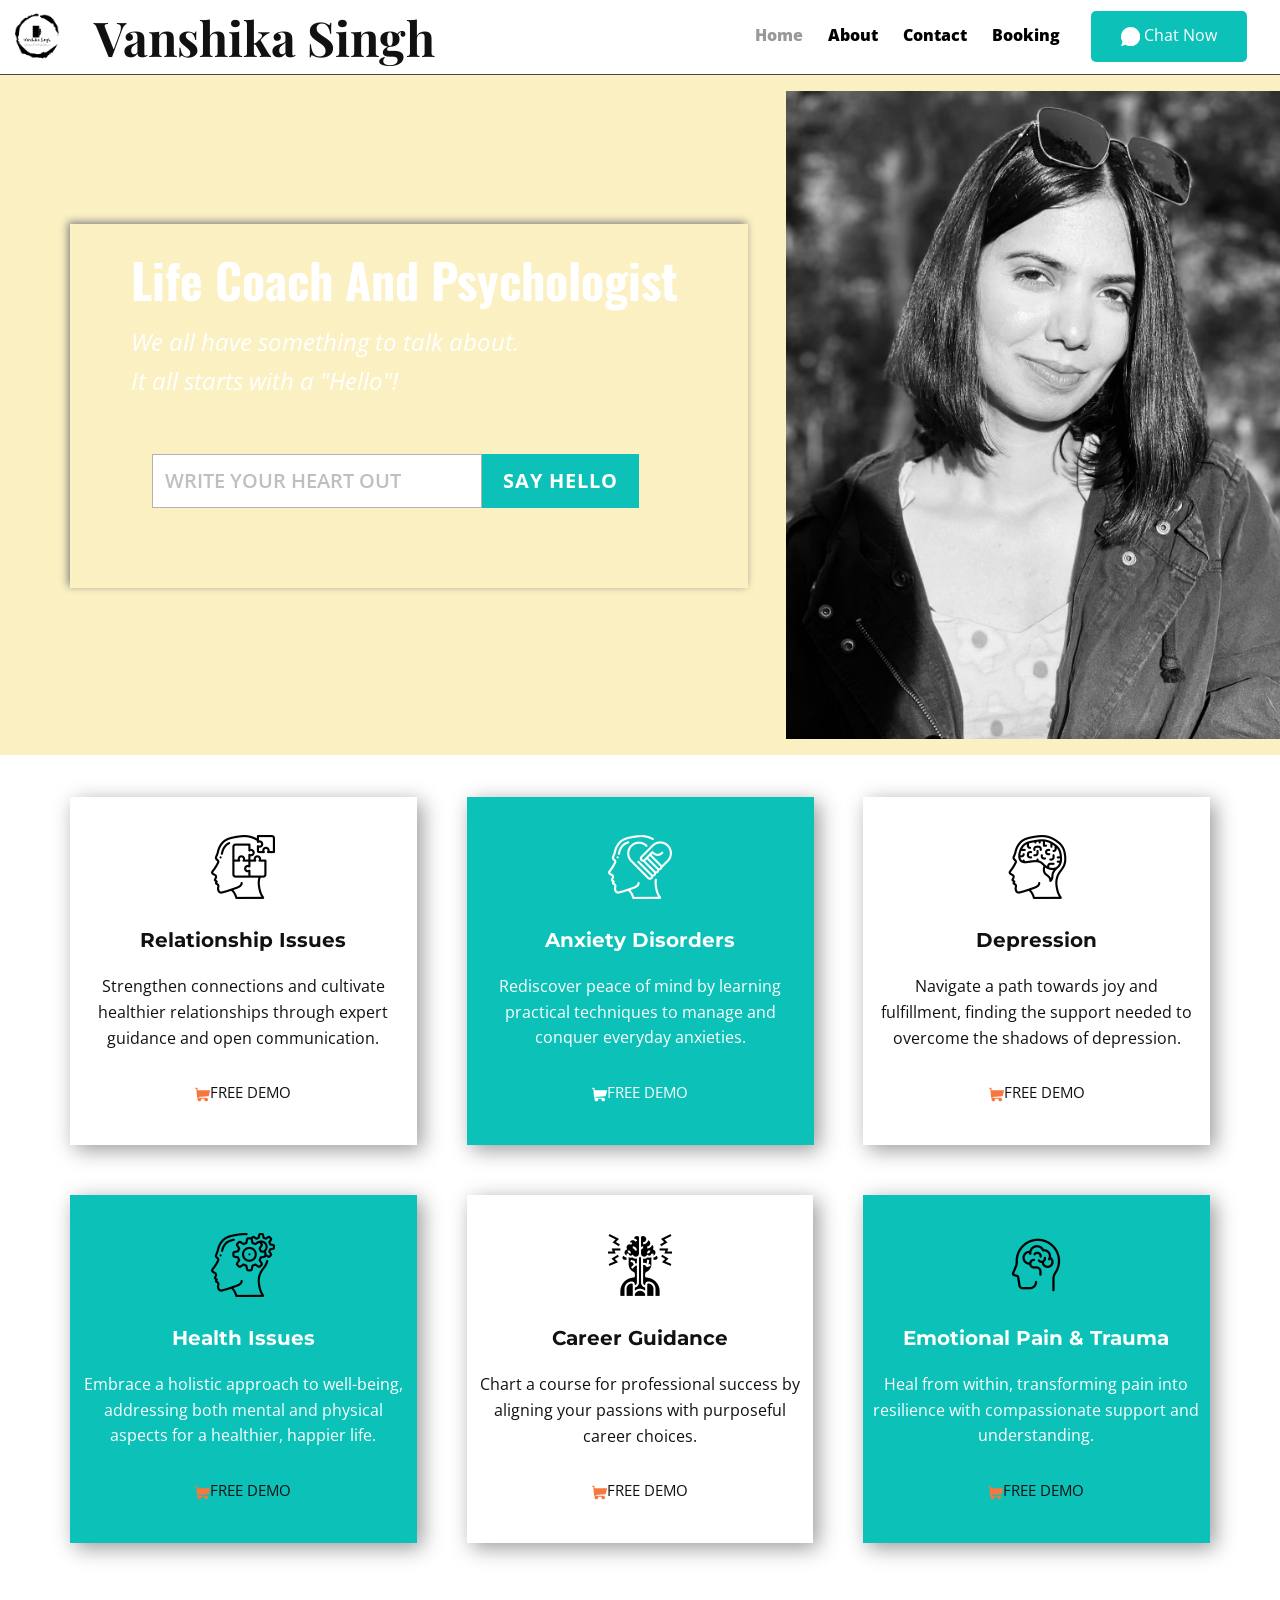
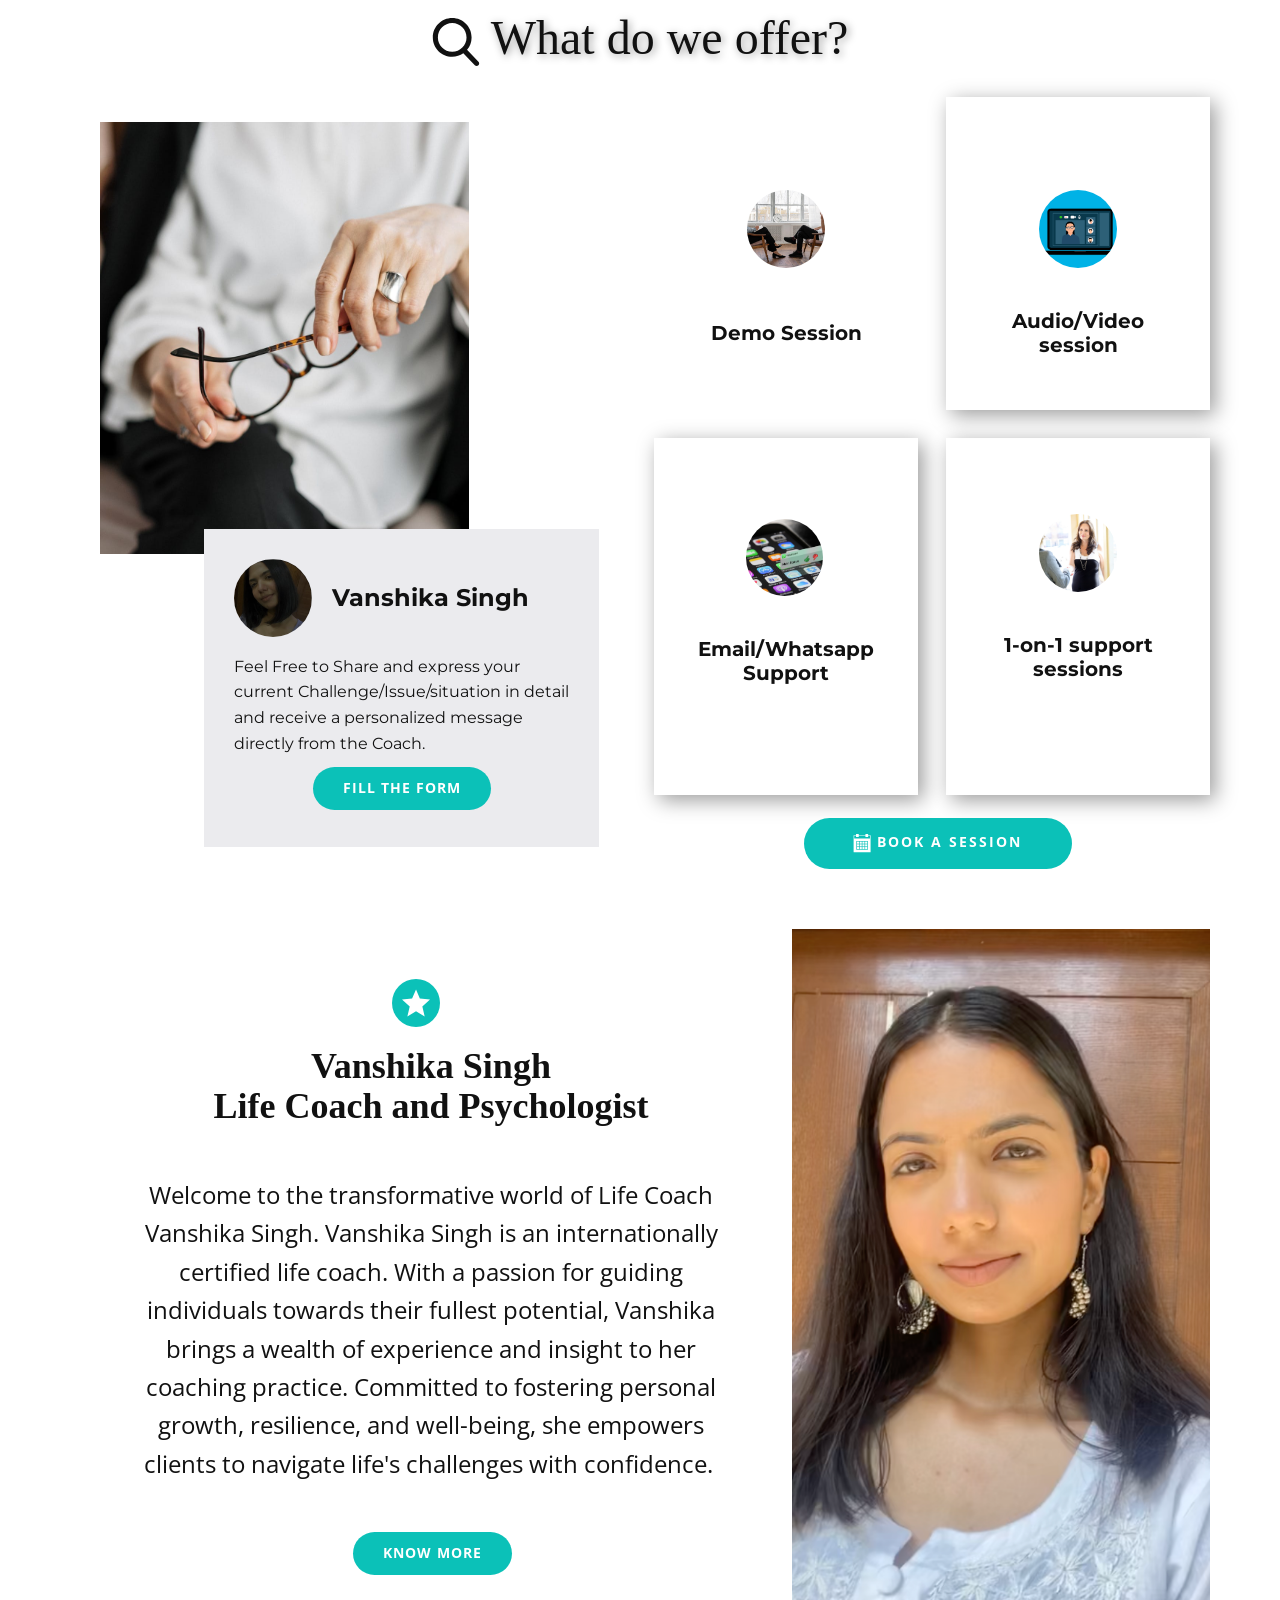
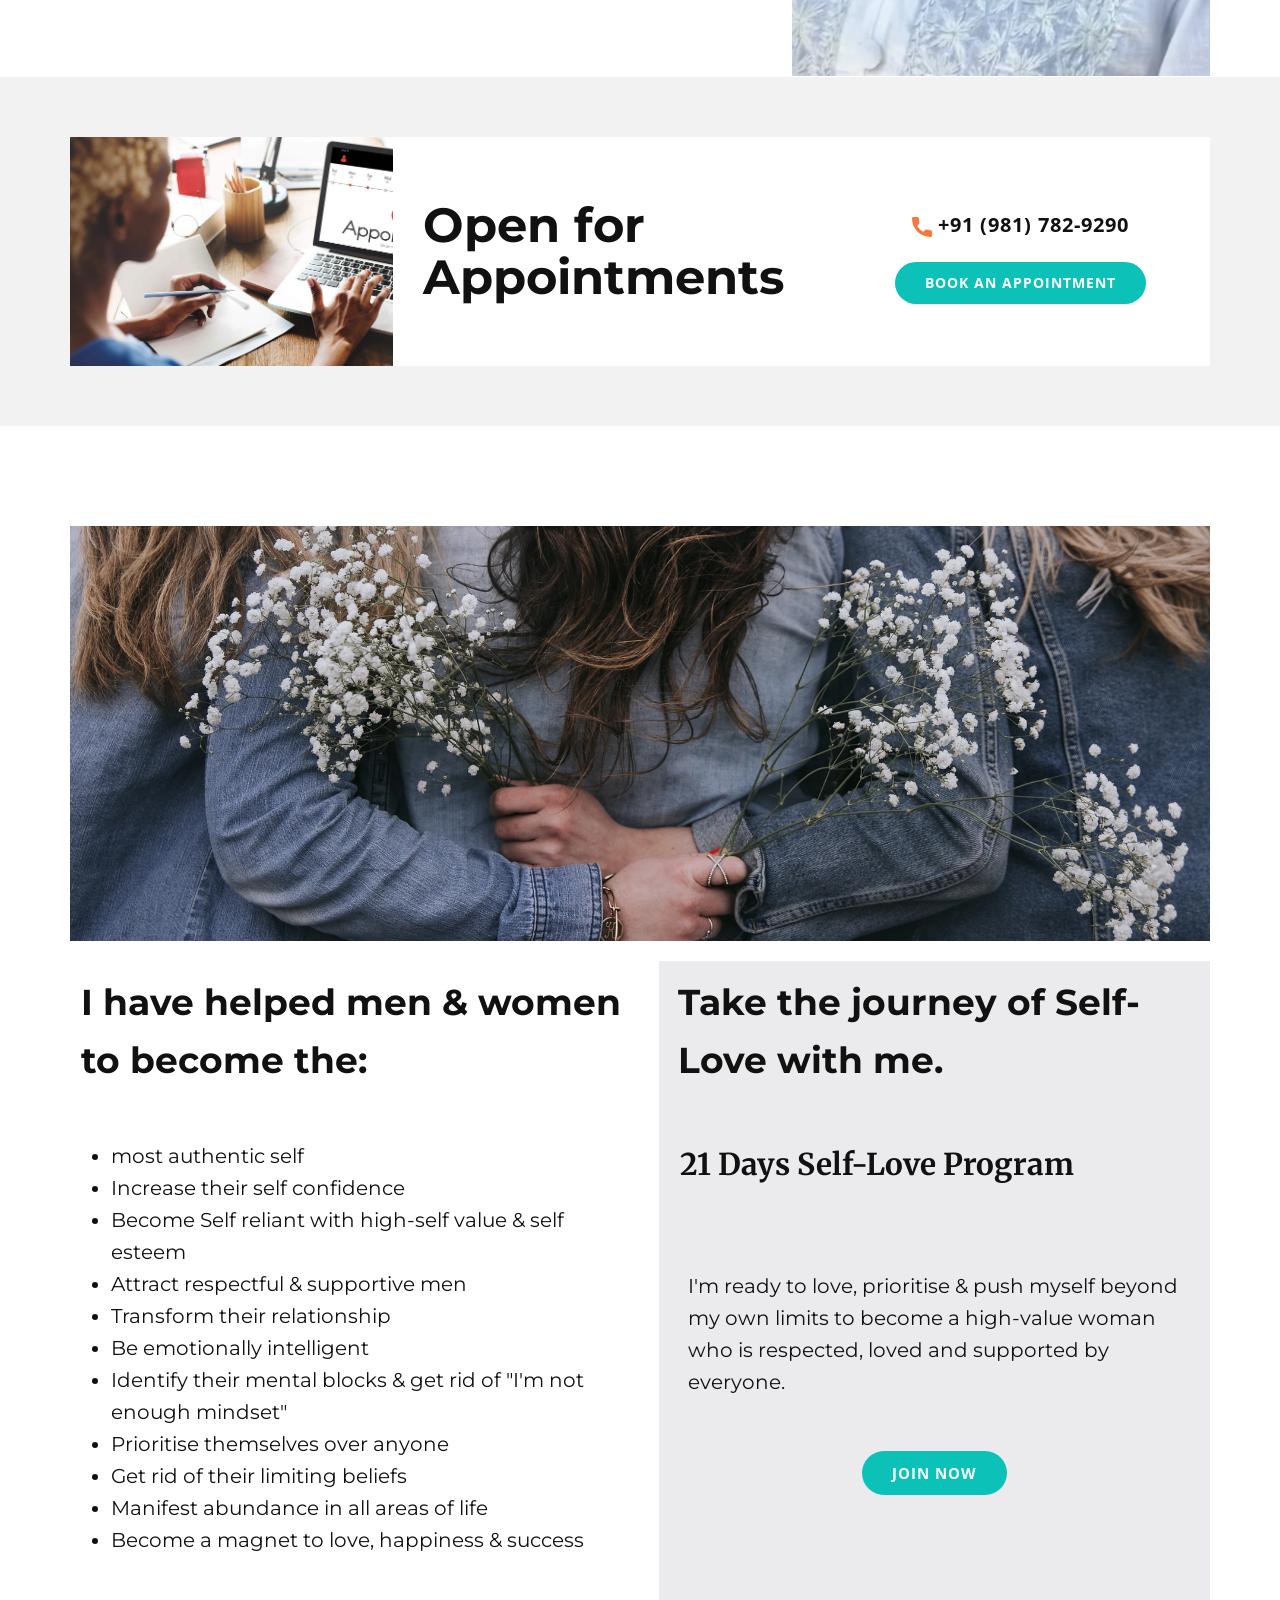
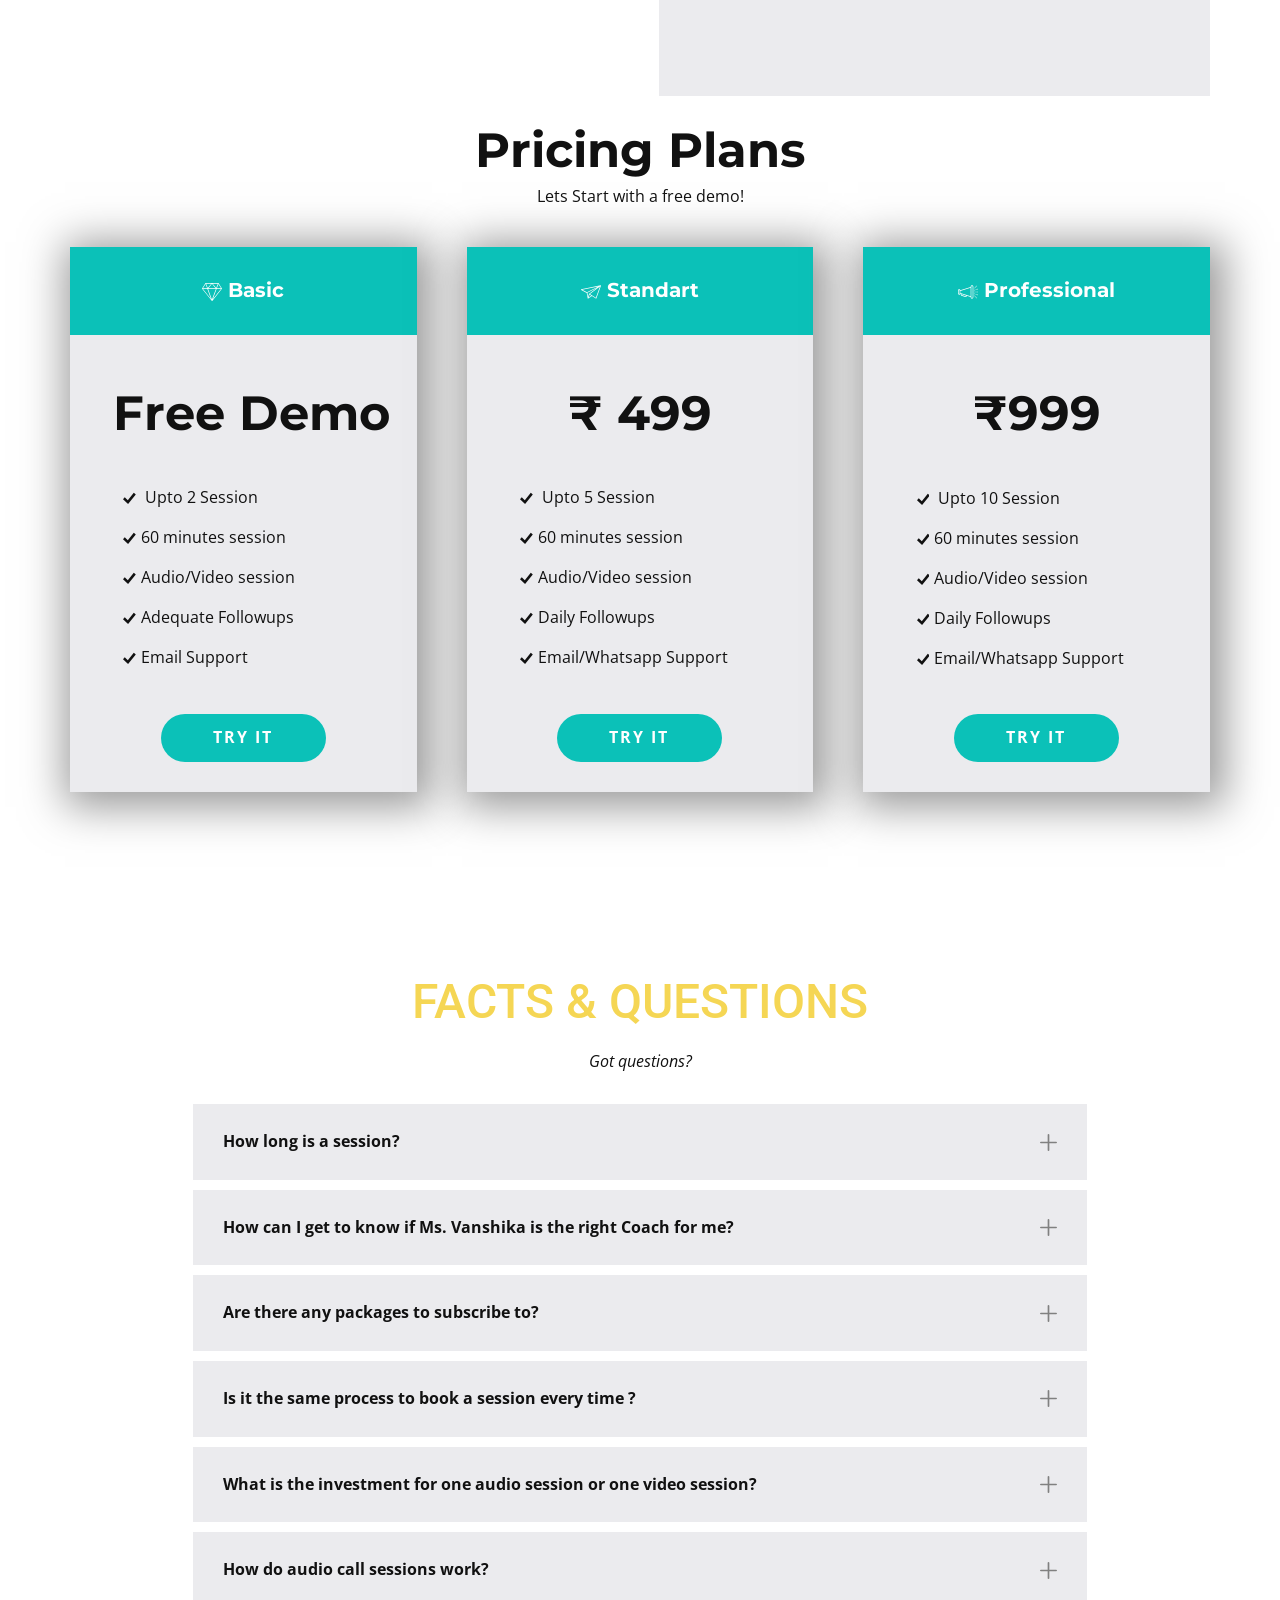
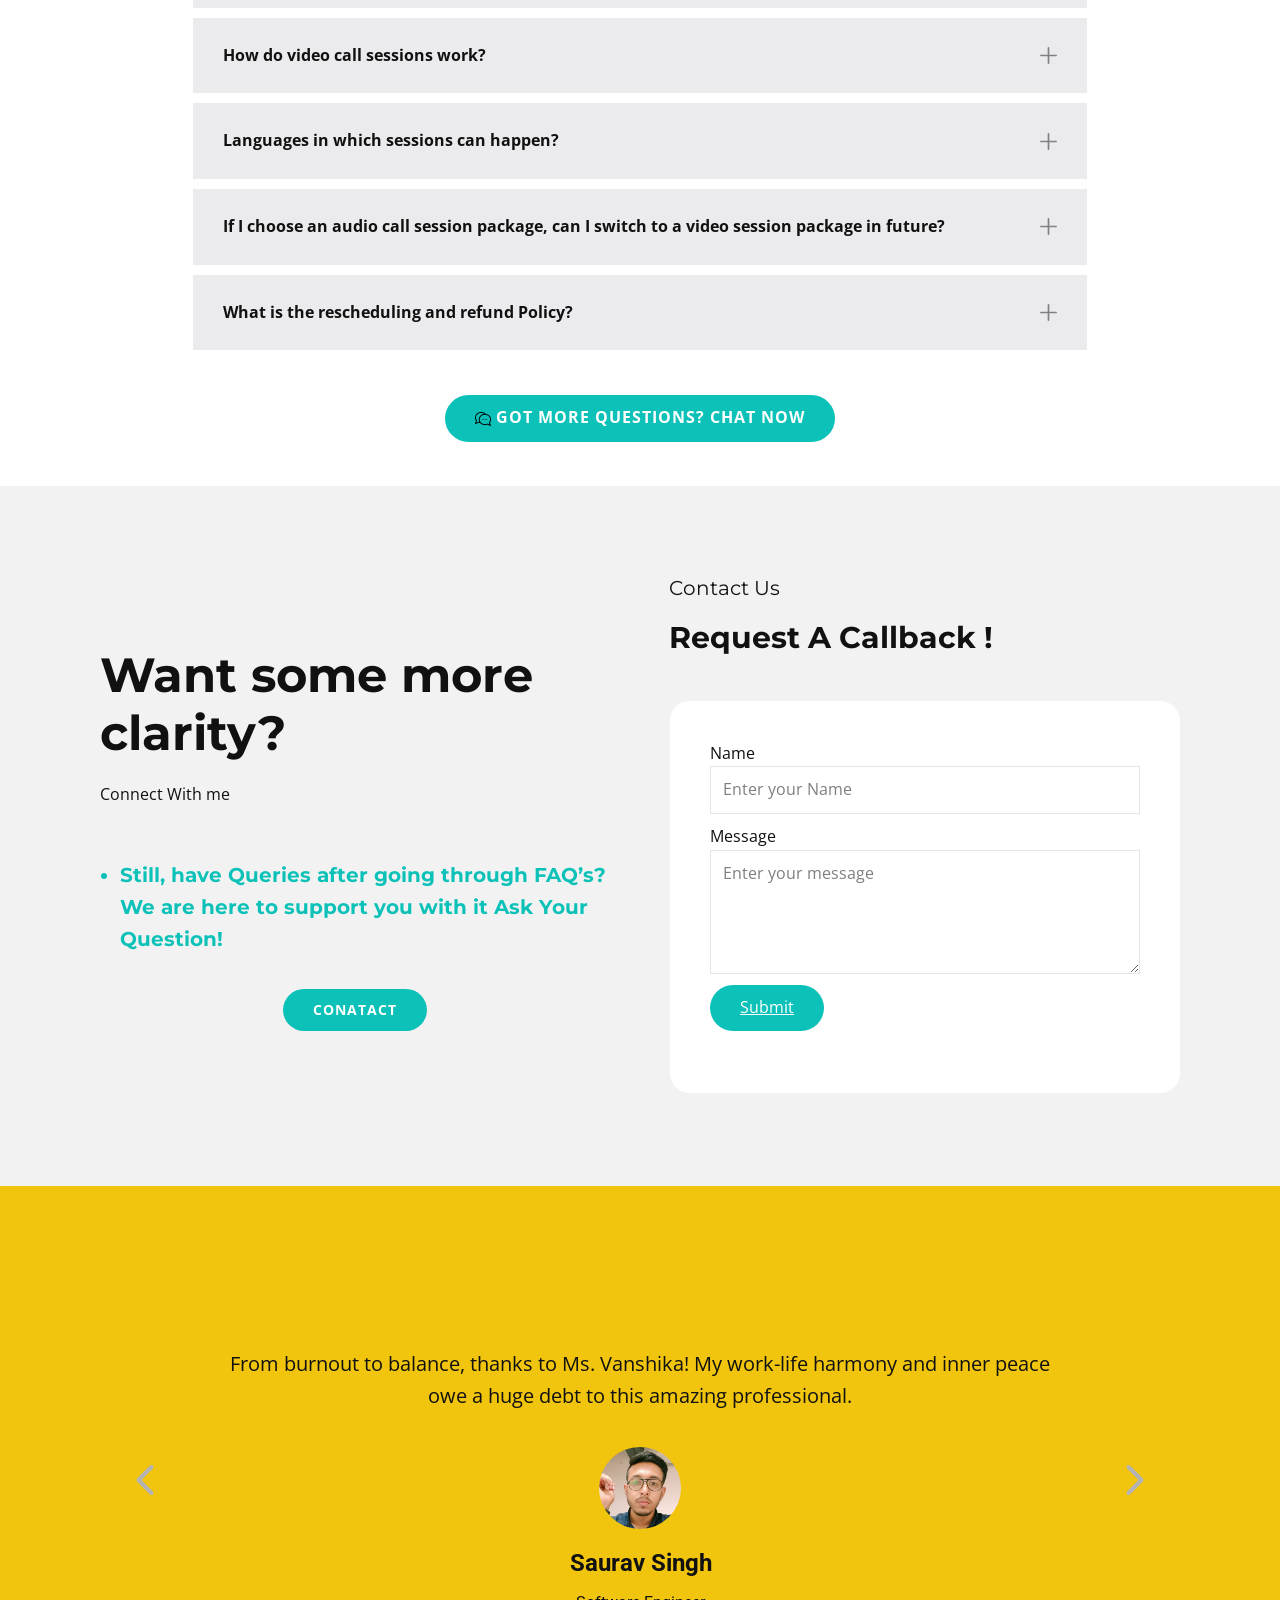
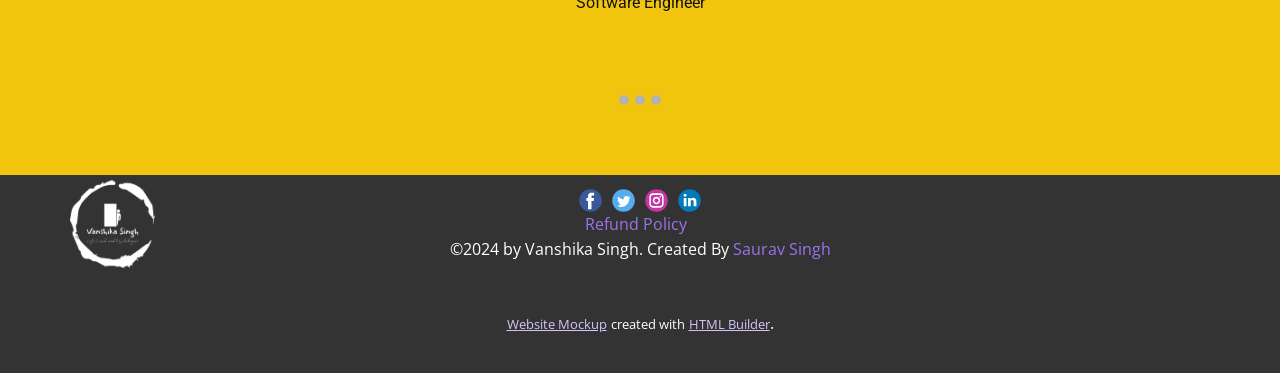
==== commit 015afb22: "new-site" ====
--- a/index.html
+++ b/index.html
@@ -29,18 +29,16 @@
 		"@context": "http://schema.org",
 		"@type": "Organization",
 		"name": "",
-		"logo": "images/logo-no-background.png",
+		"logo": "images/logo-black.png",
 		"sameAs": []
 }</script>
     <meta name="theme-color" content="#9b74ec">
     <meta property="og:title" content="Home">
     <meta property="og:type" content="website">
   <meta data-intl-tel-input-cdn-path="intlTelInput/"></head>
-  <body data-home-page="Home.html" data-home-page-title="Home" data-path-to-root="./" data-include-products="false" class="u-body u-overlap u-overlap-contrast u-overlap-transparent u-xl-mode" data-lang="en"><header class="u-clearfix u-container-align-center u-gradient u-header u-header" id="sec-f943"><a href="https://nicepage.best" class="u-image u-logo u-image-1" data-image-width="1500" data-image-height="1687">
-        <img src="images/logo-no-background.png" class="u-logo-image u-logo-image-1">
-      </a><h3 class="u-align-center u-custom-font u-font-playfair-display u-headline u-text u-text-default u-text-white u-text-1">
-        <a href="/">Vanshika Singh</a>
-      </h3><nav class="u-menu u-menu-one-level u-offcanvas u-menu-1">
+  <body data-home-page="Home.html" data-home-page-title="Home" data-path-to-root="./" data-include-products="false" class="u-body u-xl-mode" data-lang="en"><header class="u-clearfix u-header u-sticky u-sticky-9fa5 u-white u-header" id="sec-f943"><a href="https://nicepage.best" class="u-image u-logo u-image-1" data-image-width="1500" data-image-height="1500">
+        <img src="images/logo-black.png" class="u-logo-image u-logo-image-1">
+      </a><nav class="u-menu u-menu-one-level u-offcanvas u-menu-1">
         <div class="menu-collapse" style="font-size: 1rem; letter-spacing: 0px; font-weight: 800;">
           <a class="u-button-style u-custom-border u-custom-border-color u-custom-borders u-custom-color u-custom-effect-duration u-custom-left-right-menu-spacing u-custom-text-active-color u-custom-text-color u-custom-text-hover-color u-custom-top-bottom-menu-spacing u-nav-link" href="#">
             <svg class="u-svg-link" viewBox="0 0 24 24"><use xmlns:xlink="http://www.w3.org/1999/xlink" xlink:href="#svg-2e85"></use></svg>
@@ -68,9 +66,11 @@
           </div>
           <div class="u-black u-menu-overlay u-opacity u-opacity-70"></div>
         </div>
-      </nav><a href="wame.pro/1ht0c3" class="u-active-none u-align-center u-btn u-button-style u-hover-none u-none u-text-black u-text-hover-palette-2-base u-btn-1" target="_blank"><span class="u-icon u-icon-1"><svg xmlns="http://www.w3.org/2000/svg" xmlns:xlink="http://www.w3.org/1999/xlink" version="1.1" xml:space="preserve" class="u-svg-content" viewBox="0 0 512 512" x="0px" y="0px" style="width: 1em; height: 1em;"><path style="fill:currentColor;" d="M256,0C114.617,0,0,114.617,0,256c0,52.03,15.563,100.414,42.231,140.818L0,512l119.128-39.706  C158.72,497.399,205.639,512,256,512c141.383,0,256-114.617,256-256S397.383,0,256,0z"></path><path style="fill:#FFFFFF;" d="M397.233,335.078V377.6c0.062,15.66-12.606,28.398-28.292,28.469c-0.892,0-1.783-0.035-2.675-0.115  c-43.705-4.74-85.689-19.641-122.571-43.52c-34.313-21.76-63.409-50.803-85.222-85.054c-24.002-36.979-38.938-79.086-43.599-122.898  c-1.412-15.59,10.108-29.378,25.732-30.791c0.847-0.062,1.686-0.106,2.534-0.106h42.611c14.257-0.141,26.412,10.293,28.407,24.382  c1.801,13.612,5.138,26.968,9.94,39.83c3.902,10.364,1.404,22.042-6.391,29.908l-18.035,17.999  c20.215,35.487,49.664,64.874,85.221,85.054l18.035-17.999c7.883-7.786,19.588-10.275,29.97-6.382  c12.888,4.802,26.271,8.13,39.91,9.922C387.09,308.312,397.594,320.689,397.233,335.078z"></path></svg></span>&nbsp;Chat Now
-      </a><div class="custom-expanded u-align-center u-border-1 u-border-grey-dark-1 u-line u-line-horizontal u-line-1"></div></header>
-    <section class="u-clearfix u-shading u-uploaded-video u-video u-section-1" id="sec-7c9b">
+      </nav><a href="wame.pro/1ht0c3" class="u-align-center u-border-none u-btn u-btn-round u-button-style u-custom-color-5 u-radius u-text-body-alt-color u-text-hover-palette-2-base u-btn-1" target="_blank"><span class="u-icon u-icon-1"><svg xmlns="http://www.w3.org/2000/svg" xmlns:xlink="http://www.w3.org/1999/xlink" version="1.1" xml:space="preserve" class="u-svg-content" viewBox="0 0 512 512" x="0px" y="0px" style="width: 1em; height: 1em;"><path style="fill:currentColor;" d="M256,0C114.617,0,0,114.617,0,256c0,52.03,15.563,100.414,42.231,140.818L0,512l119.128-39.706  C158.72,497.399,205.639,512,256,512c141.383,0,256-114.617,256-256S397.383,0,256,0z"></path><path style="fill:#FFFFFF;" d="M397.233,335.078V377.6c0.062,15.66-12.606,28.398-28.292,28.469c-0.892,0-1.783-0.035-2.675-0.115  c-43.705-4.74-85.689-19.641-122.571-43.52c-34.313-21.76-63.409-50.803-85.222-85.054c-24.002-36.979-38.938-79.086-43.599-122.898  c-1.412-15.59,10.108-29.378,25.732-30.791c0.847-0.062,1.686-0.106,2.534-0.106h42.611c14.257-0.141,26.412,10.293,28.407,24.382  c1.801,13.612,5.138,26.968,9.94,39.83c3.902,10.364,1.404,22.042-6.391,29.908l-18.035,17.999  c20.215,35.487,49.664,64.874,85.221,85.054l18.035-17.999c7.883-7.786,19.588-10.275,29.97-6.382  c12.888,4.802,26.271,8.13,39.91,9.922C387.09,308.312,397.594,320.689,397.233,335.078z"></path></svg></span>&nbsp;Chat Now
+      </a><h3 class="u-align-center u-custom-font u-font-playfair-display u-headline u-text u-text-body-color u-text-default u-text-1">
+        <a href="/">Vanshika Singh</a>
+      </h3><div class="custom-expanded u-align-center u-border-1 u-border-grey-dark-1 u-line u-line-horizontal u-line-1"></div></header>
+    <section class="u-clearfix u-shading u-uploaded-video u-valign-middle u-video u-section-1" id="sec-7c9b">
       <div class="u-background-video u-expanded u-video-contain" style="">
         <div class="embed-responsive">
           <video class="embed-responsive-item" data-autoplay="1" loop="" muted="1" autoplay="autoplay" playsinline="">
@@ -86,8 +86,8 @@
             <div class="u-size-31-sm u-size-31-xs u-size-35-lg u-size-35-xl u-size-60-md">
               <div class="u-layout-row">
                 <div class="u-align-left u-container-style u-layout-cell u-left-cell u-size-60 u-layout-cell-1" src="">
-                  <div class="u-container-layout u-valign-middle u-container-layout-1" src="">
-                    <div class="custom-expanded u-container-style u-group u-palette-3-dark-1 u-group-1">
+                  <div class="u-container-layout u-container-layout-1" src="">
+                    <div class="custom-expanded u-container-style u-group u-shape-rectangle u-group-1">
                       <div class="u-container-layout u-container-layout-2">
                         <h2 class="u-custom-font u-font-oswald u-text u-text-1"> Life Coach And Psychologist<br>
                           <span style="font-weight: 700;"></span>
@@ -95,14 +95,14 @@
                         <p class="u-text u-text-2">We all have something to talk about.&nbsp;<br>It all starts with a "Hello"!
                         </p>
                         <div class="u-form u-form-1">
-                          <form action="https://forms.nicepagesrv.com/v2/form/process" class="u-clearfix u-form-horizontal u-form-spacing-0 u-inner-form" style="padding: 0px;" source="email" name="form">
-                            <div class="u-form-email u-form-group u-label-none">
-                              <label for="email-cd2c" class="u-label u-label-1">Email</label>
-                              <input type="email" placeholder="Write Your heart out!" id="email-cd2c" name="email" class="u-input u-input-rectangle u-text-grey-50 u-input-1" required="">
+                          <form action="https://forms.nicepagesrv.com/v2/form/process" class="u-clearfix u-form-horizontal u-form-spacing-0 u-inner-form" style="padding: 0px;" source="email" name="form-1">
+                            <div class="u-form-group u-label-none u-form-group-1">
+                              <label for="text-ccc1" class="u-label u-label-1">Input</label>
+                              <input type="text" placeholder="WRITE YOUR HEART OUT" id="text-ccc1" name="text" class="u-input u-input-rectangle u-text-grey-50 u-input-1">
                             </div>
                             <div class="u-align-left u-form-group u-form-submit u-label-none">
                               <input type="submit" value="submit" class="u-form-control-hidden">
-                              <a href="#" class="u-border-1 u-border-palette-2-base u-btn u-btn-submit u-button-style u-palette-2-base u-btn-1">say hello<br>
+                              <a href="#" class="u-border-1 u-border-custom-color-5 u-btn u-btn-submit u-button-style u-custom-color-5 u-btn-1">say hello<br>
                               </a>
                             </div>
                             <div class="u-form-send-message u-form-send-success"> Thank you! Your message has been sent. </div>
@@ -129,10 +129,10 @@
       </div>
     </section>
     <section class="u-clearfix u-section-2" id="sec-a3ca">
-      <div class="u-clearfix u-sheet u-sheet-1">
+      <div class="u-clearfix u-sheet u-valign-middle u-sheet-1">
         <div class="u-expanded-width u-layout-grid u-list u-valign-bottom u-list-1">
           <div class="u-align-left u-repeater u-repeater-1">
-            <div class="u-align-center u-container-style u-custom-item u-list-item u-repeater-item">
+            <div class="u-align-center u-container-style u-custom-item u-list-item u-repeater-item u-shape-rectangle u-list-item-1">
               <div class="u-container-layout u-similar-container u-container-layout-1"><span class="u-custom-item u-file-icon u-icon u-icon-1"><img src="images/1491171.png" alt=""></span>
                 <h5 class="u-custom-font u-font-montserrat u-text u-text-default u-text-1"> Relationship Issues</h5>
                 <p class="u-text u-text-2"> Strengthen connections and cultivate healthier relationships through expert guidance and open communication.</p>
@@ -140,7 +140,7 @@
                 </a>
               </div>
             </div>
-            <div class="u-align-center u-container-style u-custom-item u-list-item u-palette-2-base u-repeater-item u-list-item-2" data-animation-name="customAnimationIn" data-animation-duration="2000">
+            <div class="u-align-center u-container-style u-custom-color-5 u-custom-item u-list-item u-repeater-item u-shape-rectangle u-list-item-2" data-animation-name="customAnimationIn" data-animation-duration="2000">
               <div class="u-container-layout u-similar-container u-container-layout-2"><span class="u-custom-item u-file-icon u-icon u-text-white u-icon-3"><img src="images/1491198-e5c31360.png" alt=""></span>
                 <h5 class="u-custom-font u-font-montserrat u-text u-text-default u-text-3"> Anxiety Disorders</h5>
                 <p class="u-text u-text-4"> Rediscover peace of mind by learning practical techniques to manage and conquer everyday anxieties.</p>
@@ -148,7 +148,7 @@
                 </a>
               </div>
             </div>
-            <div class="u-align-center u-container-style u-custom-item u-list-item u-repeater-item">
+            <div class="u-align-center u-container-style u-custom-item u-list-item u-repeater-item u-shape-rectangle u-list-item-3">
               <div class="u-container-layout u-similar-container u-container-layout-3"><span class="u-custom-item u-file-icon u-icon u-icon-5"><img src="images/1491214.png" alt=""></span>
                 <h5 class="u-custom-font u-font-montserrat u-text u-text-default u-text-5"> Depression </h5>
                 <p class="u-text u-text-6"> Navigate a path towards joy and fulfillment, finding the support needed to overcome the shadows of depression.</p>
@@ -156,24 +156,24 @@
                 </a>
               </div>
             </div>
-            <div class="u-align-center u-container-style u-custom-item u-list-item u-palette-2-base u-repeater-item u-list-item-4" data-animation-name="customAnimationIn" data-animation-duration="2000">
-              <div class="u-container-layout u-similar-container u-container-layout-4"><span class="u-custom-item u-file-icon u-icon u-icon-7"><img src="images/1491214.png" alt=""></span>
+            <div class="u-align-center u-container-style u-custom-color-5 u-custom-item u-list-item u-repeater-item u-shape-rectangle u-list-item-4" data-animation-name="customAnimationIn" data-animation-duration="2000">
+              <div class="u-container-layout u-similar-container u-container-layout-4"><span class="u-custom-item u-file-icon u-icon u-icon-7"><img src="images/1491165.png" alt=""></span>
                 <h5 class="u-custom-font u-font-montserrat u-text u-text-default u-text-7"> Health Issues </h5>
                 <p class="u-text u-text-8"> Embrace a holistic approach to well-being, addressing both mental and physical aspects for a healthier, happier life.</p>
                 <a href="https://forms.gle/Fo1bxZFcmVL5HVBe6" class="u-active-none u-btn u-button-style u-custom-item u-hover-none u-none u-text-body-color u-text-hover-palette-2-light-2 u-btn-4" target="_blank"><span class="u-icon u-text-palette-2-base"><svg class="u-svg-content" viewBox="0 0 511.334 511.334" style="width: 1em; height: 1em;"><path d="m506.887 114.74c-3.979-5.097-10.086-8.076-16.553-8.076h-399.808l-5.943-66.207c-.972-10.827-10.046-19.123-20.916-19.123h-42.667c-11.598 0-21 9.402-21 21s9.402 21 21 21h23.468l23.018 256.439c.005.302-.01.599.007.903.047.806.152 1.594.286 2.37l.842 9.376c.016.177.034.354.055.529 2.552 22.11 13.851 41.267 30.19 54.21-8.466 10.812-13.532 24.407-13.532 39.172 0 35.106 28.561 63.667 63.666 63.667 35.106 0 63.667-28.561 63.667-63.667 0-7.605-1.345-14.9-3.801-21.667h114.936c-2.457 6.767-3.801 14.062-3.801 21.667 0 35.106 28.561 63.667 63.667 63.667s63.667-28.561 63.667-63.667-28.561-63.667-63.667-63.667h-234.526c-15.952 0-29.853-9.624-35.853-23.646l335.608-19.724c9.162-.538 16.914-6.966 19.141-15.87l42.67-170.67c1.567-6.272.158-12.918-3.821-18.016z"></path></svg></span>FREE DEMO
                 </a>
               </div>
             </div>
-            <div class="u-align-center u-container-style u-custom-item u-list-item u-repeater-item">
-              <div class="u-container-layout u-similar-container u-container-layout-5"><span class="u-custom-item u-file-icon u-icon u-icon-9"><img src="images/1491214.png" alt=""></span>
+            <div class="u-align-center u-container-style u-custom-item u-list-item u-repeater-item u-shape-rectangle u-list-item-5">
+              <div class="u-container-layout u-similar-container u-container-layout-5"><span class="u-custom-item u-file-icon u-icon u-icon-9"><img src="images/5282817.png" alt=""></span>
                 <h5 class="u-custom-font u-font-montserrat u-text u-text-default u-text-9"> Career Guidance </h5>
                 <p class="u-text u-text-10"> Chart a course for professional success by aligning your passions with purposeful career choices.</p>
                 <a href="https://forms.gle/Fo1bxZFcmVL5HVBe6" class="u-active-none u-btn u-button-style u-custom-item u-hover-none u-none u-text-body-color u-text-hover-palette-2-light-2 u-btn-5" target="_blank"><span class="u-icon u-text-palette-2-base"><svg class="u-svg-content" viewBox="0 0 511.334 511.334" style="width: 1em; height: 1em;"><path d="m506.887 114.74c-3.979-5.097-10.086-8.076-16.553-8.076h-399.808l-5.943-66.207c-.972-10.827-10.046-19.123-20.916-19.123h-42.667c-11.598 0-21 9.402-21 21s9.402 21 21 21h23.468l23.018 256.439c.005.302-.01.599.007.903.047.806.152 1.594.286 2.37l.842 9.376c.016.177.034.354.055.529 2.552 22.11 13.851 41.267 30.19 54.21-8.466 10.812-13.532 24.407-13.532 39.172 0 35.106 28.561 63.667 63.666 63.667 35.106 0 63.667-28.561 63.667-63.667 0-7.605-1.345-14.9-3.801-21.667h114.936c-2.457 6.767-3.801 14.062-3.801 21.667 0 35.106 28.561 63.667 63.667 63.667s63.667-28.561 63.667-63.667-28.561-63.667-63.667-63.667h-234.526c-15.952 0-29.853-9.624-35.853-23.646l335.608-19.724c9.162-.538 16.914-6.966 19.141-15.87l42.67-170.67c1.567-6.272.158-12.918-3.821-18.016z"></path></svg></span>FREE DEMO
                 </a>
               </div>
             </div>
-            <div class="u-align-center u-container-style u-custom-item u-list-item u-palette-2-base u-repeater-item u-list-item-6" data-animation-name="customAnimationIn" data-animation-duration="2000">
-              <div class="u-container-layout u-similar-container u-container-layout-6"><span class="u-custom-item u-file-icon u-icon u-icon-11"><img src="images/1491214.png" alt=""></span>
+            <div class="u-align-center u-container-style u-custom-color-5 u-custom-item u-list-item u-repeater-item u-shape-rectangle u-list-item-6" data-animation-name="customAnimationIn" data-animation-duration="2000">
+              <div class="u-container-layout u-similar-container u-container-layout-6"><span class="u-custom-item u-file-icon u-icon u-icon-11"><img src="images/2732589.png" alt=""></span>
                 <h5 class="u-custom-font u-font-montserrat u-text u-text-default u-text-11"> Emotional Pain &amp; Trauma</h5>
                 <p class="u-text u-text-12"> Heal from within, transforming pain into resilience with compassionate support and understanding.</p>
                 <a href="https://forms.gle/Fo1bxZFcmVL5HVBe6" class="u-active-none u-btn u-button-style u-custom-item u-hover-none u-none u-text-body-color u-text-hover-palette-2-light-2 u-btn-6" target="_blank"><span class="u-icon u-text-palette-2-base"><svg class="u-svg-content" viewBox="0 0 511.334 511.334" style="width: 1em; height: 1em;"><path d="m506.887 114.74c-3.979-5.097-10.086-8.076-16.553-8.076h-399.808l-5.943-66.207c-.972-10.827-10.046-19.123-20.916-19.123h-42.667c-11.598 0-21 9.402-21 21s9.402 21 21 21h23.468l23.018 256.439c.005.302-.01.599.007.903.047.806.152 1.594.286 2.37l.842 9.376c.016.177.034.354.055.529 2.552 22.11 13.851 41.267 30.19 54.21-8.466 10.812-13.532 24.407-13.532 39.172 0 35.106 28.561 63.667 63.666 63.667 35.106 0 63.667-28.561 63.667-63.667 0-7.605-1.345-14.9-3.801-21.667h114.936c-2.457 6.767-3.801 14.062-3.801 21.667 0 35.106 28.561 63.667 63.667 63.667s63.667-28.561 63.667-63.667-28.561-63.667-63.667-63.667h-234.526c-15.952 0-29.853-9.624-35.853-23.646l335.608-19.724c9.162-.538 16.914-6.966 19.141-15.87l42.67-170.67c1.567-6.272.158-12.918-3.821-18.016z"></path></svg></span>FREE DEMO
@@ -185,13 +185,13 @@
       </div>
     </section>
     <section class="u-clearfix u-section-3" id="carousel_904d">
-      <div class="u-clearfix u-sheet u-valign-middle u-sheet-1">
+      <div class="u-clearfix u-sheet u-sheet-1">
         <h2 class="u-custom-font u-font-georgia u-text u-text-default u-text-1" data-animation-name="pulse" data-animation-duration="1000" data-animation-direction=""><span class="u-icon"><svg class="u-svg-content" viewBox="0 0 56.966 56.966" x="0px" y="0px" style="width: 1em; height: 1em;"><path d="M55.146,51.887L41.588,37.786c3.486-4.144,5.396-9.358,5.396-14.786c0-12.682-10.318-23-23-23s-23,10.318-23,23
 	s10.318,23,23,23c4.761,0,9.298-1.436,13.177-4.162l13.661,14.208c0.571,0.593,1.339,0.92,2.162,0.92
 	c0.779,0,1.518-0.297,2.079-0.837C56.255,54.982,56.293,53.08,55.146,51.887z M23.984,6c9.374,0,17,7.626,17,17s-7.626,17-17,17
 	s-17-7.626-17-17S14.61,6,23.984,6z"></path></svg></span>&nbsp;​What do we offer?
         </h2>
-        <div class="data-layout-selected u-clearfix u-expanded-width u-layout-wrap u-layout-wrap-1">
+        <div class="data-layout-selected u-clearfix u-expanded-width u-gutter-28 u-layout-wrap u-layout-wrap-1">
           <div class="u-layout">
             <div class="u-layout-row">
               <div class="u-size-30 u-size-60-md">
@@ -199,15 +199,6 @@
                   <div class="u-container-style u-layout-cell u-size-60 u-layout-cell-1">
                     <div class="u-container-layout u-container-layout-1">
                       <img class="u-image u-image-default u-image-1" src="images/pexels-photo-4098340.jpeg" alt="" data-image-width="1000" data-image-height="1500">
-                      <div class="u-container-style u-grey-5 u-group u-group-1" data-animation-name="customAnimationIn" data-animation-duration="2000">
-                        <div class="u-container-layout u-container-layout-2">
-                          <div class="u-image u-image-circle u-image-2" alt="" data-image-width="304" data-image-height="296"></div>
-                          <h6 class="u-custom-font u-font-montserrat u-text u-text-default u-text-2">Vanshika Singh</h6>
-                          <p class="u-custom-font u-font-montserrat u-text u-text-default u-text-3"> Feel Free to Share and express your current Challenge/Issue/situation in detail and receive a personalized message directly from the Coach.</p>
-                          <a href="https://forms.gle/TpsXT3WvKzr95X2H6" class="u-btn u-btn-round u-button-style u-hover-palette-1-light-1 u-palette-1-base u-radius u-btn-1" target="_blank">Fill The Form<br>
-                          </a>
-                        </div>
-                      </div>
                     </div>
                   </div>
                 </div>
@@ -216,49 +207,62 @@
                 <div class="u-layout-col">
                   <div class="u-size-30">
                     <div class="u-layout-row">
-                      <div class="u-align-center u-container-style u-layout-cell u-size-30 u-layout-cell-2">
-                        <div class="u-container-layout u-container-layout-3">
-                          <div class="u-image u-image-circle u-image-3" alt="" data-image-width="1280" data-image-height="853"></div>
-                          <h5 class="u-custom-font u-font-montserrat u-text u-text-default u-text-4">Demo Session<br>
-                          </h5>
+                      <div class="u-align-center u-container-style u-hover-feature u-layout-cell u-size-30 u-white u-layout-cell-2">
+                        <div class="u-container-layout u-container-layout-2">
+                          <div class="u-image u-image-circle u-image-2" alt="" data-image-width="1620" data-image-height="1080"></div>
+                          <h5 class="u-custom-font u-font-montserrat u-text u-text-default u-text-2">Demo Session</h5>
                         </div>
                       </div>
-                      <div class="u-align-center u-container-style u-grey-5 u-layout-cell u-size-30 u-layout-cell-3" data-animation-name="customAnimationIn" data-animation-duration="2000">
-                        <div class="u-container-layout u-container-layout-4">
-                          <div class="u-image u-image-circle u-image-4" alt="" data-image-width="1280" data-image-height="961"></div>
-                          <h5 class="u-custom-font u-font-montserrat u-text u-text-default u-text-5"> Audio/Video session</h5>
+                      <div class="u-align-center u-container-style u-hover-feature u-layout-cell u-size-30 u-white u-layout-cell-3" data-animation-name="customAnimationIn" data-animation-duration="2000">
+                        <div class="u-container-layout u-container-layout-3">
+                          <div class="u-image u-image-circle u-image-3" alt="" data-image-width="1280" data-image-height="961"></div>
+                          <h5 class="u-custom-font u-font-montserrat u-text u-text-default u-text-3"> Audio/Video session</h5>
                         </div>
                       </div>
                     </div>
                   </div>
                   <div class="u-size-30">
                     <div class="u-layout-row">
-                      <div class="u-align-center u-container-style u-layout-cell u-size-30 u-layout-cell-4">
-                        <div class="u-container-layout u-container-layout-5">
-                          <div class="u-image u-image-circle u-image-5" alt="" data-image-width="1280" data-image-height="835"></div>
-                          <h5 class="u-custom-font u-font-montserrat u-text u-text-default u-text-6"> Email/Whatsapp Support</h5>
+                      <div class="u-align-center u-container-style u-hover-feature u-layout-cell u-size-30 u-layout-cell-4">
+                        <div class="u-container-layout u-container-layout-4">
+                          <div class="u-image u-image-circle u-image-4" alt="" data-image-width="1280" data-image-height="835"></div>
+                          <h5 class="u-custom-font u-font-montserrat u-text u-text-default u-text-4"> Email/Whatsapp Support</h5>
                         </div>
                       </div>
-                      <div class="u-align-center u-container-style u-layout-cell u-shape-rectangle u-size-30 u-layout-cell-5">
-                        <div class="u-container-layout u-container-layout-6">
-                          <div class="u-image u-image-circle u-image-6" alt="" data-image-width="1280" data-image-height="853"></div>
-                          <h5 class="u-custom-font u-font-montserrat u-text u-text-default u-text-7"> 1-on-1 support sessions</h5>
-                          <a href="Booking.html" class="u-btn u-btn-round u-button-style u-hover-palette-2-base u-palette-3-base u-radius u-btn-2"><span class="u-icon u-icon-2"><svg class="u-svg-content" viewBox="0 0 60 60" x="0px" y="0px" style="width: 1em; height: 1em;"><g><rect x="22" y="43" width="7" height="7"></rect><rect x="22" y="25" width="7" height="7"></rect><rect x="22" y="34" width="7" height="7"></rect><rect x="13" y="34" width="7" height="7"></rect><rect x="13" y="25" width="7" height="7"></rect><rect x="13" y="43" width="7" height="7"></rect><rect x="40" y="25" width="7" height="7"></rect><path d="M57,4h-7V1c0-0.553-0.447-1-1-1h-7c-0.553,0-1,0.447-1,1v3H19V1c0-0.553-0.447-1-1-1h-7c-0.553,0-1,0.447-1,1v3H3
+                      <div class="u-align-center u-container-style u-hover-feature u-layout-cell u-shape-rectangle u-size-30 u-layout-cell-5">
+                        <div class="u-container-layout u-container-layout-5">
+                          <div class="u-image u-image-circle u-image-5" alt="" data-image-width="1280" data-image-height="853"></div>
+                          <h5 class="u-custom-font u-font-montserrat u-text u-text-default u-text-5"> 1-on-1 support sessions</h5>
+                        </div>
+                      </div>
+                    </div>
+                  </div>
+                </div>
+              </div>
+            </div>
+          </div>
+        </div>
+        <a href="Booking.html" class="u-border-none u-btn u-btn-round u-button-style u-custom-color-5 u-hover-custom-color-5 u-radius u-btn-1"><span class="u-icon u-icon-2"><svg class="u-svg-content" viewBox="0 0 60 60" x="0px" y="0px" style="width: 1em; height: 1em;"><g><rect x="22" y="43" width="7" height="7"></rect><rect x="22" y="25" width="7" height="7"></rect><rect x="22" y="34" width="7" height="7"></rect><rect x="13" y="34" width="7" height="7"></rect><rect x="13" y="25" width="7" height="7"></rect><rect x="13" y="43" width="7" height="7"></rect><rect x="40" y="25" width="7" height="7"></rect><path d="M57,4h-7V1c0-0.553-0.447-1-1-1h-7c-0.553,0-1,0.447-1,1v3H19V1c0-0.553-0.447-1-1-1h-7c-0.553,0-1,0.447-1,1v3H3
 		C2.447,4,2,4.447,2,5v11v43c0,0.553,0.447,1,1,1h54c0.553,0,1-0.447,1-1V16V5C58,4.447,57.553,4,57,4z M49,32v2v7v2v9h-9h-2h-7h-2
 		h-7h-2h-9v-9v-2v-7v-2v-9h9h2h7h2h7h2h9V32z M56,15H4V6h6v3c0,0.553,0.447,1,1,1h7c0.553,0,1-0.447,1-1V6h22v3c0,0.553,0.447,1,1,1
 		h7c0.553,0,1-0.447,1-1V6h6V15z"></path><rect x="40" y="34" width="7" height="7"></rect><rect x="40" y="43" width="7" height="7"></rect><rect x="31" y="43" width="7" height="7"></rect><rect x="31" y="34" width="7" height="7"></rect><rect x="31" y="25" width="7" height="7"></rect>
 </g></svg></span>&nbsp;Book A session
-                          </a>
-                        </div>
-                      </div>
-                    </div>
-                  </div>
-                </div>
-              </div>
-            </div>
-          </div>
-        </div>
-      </div>
+        </a>
+        <div class="u-container-style u-custom-color-3 u-group u-group-1" data-animation-name="customAnimationIn" data-animation-duration="2000">
+          <div class="u-container-layout u-container-layout-6">
+            <div class="u-image u-image-circle u-image-6" alt="" data-image-width="304" data-image-height="296"></div>
+            <h6 class="u-custom-font u-font-montserrat u-text u-text-default u-text-6">Vanshika Singh</h6>
+            <p class="u-custom-font u-font-montserrat u-text u-text-default u-text-7"> Feel Free to Share and express your current Challenge/Issue/situation in detail and receive a personalized message directly from the Coach.</p>
+            <a href="https://forms.gle/TpsXT3WvKzr95X2H6" class="u-border-none u-btn u-btn-round u-button-style u-custom-color-5 u-hover-custom-color-5 u-radius u-btn-2" target="_blank">Fill The Form<br>
+            </a>
+          </div>
+        </div>
+      </div>
+      
+      
+      
+      
+      
     </section>
     <section class="u-clearfix u-section-4" id="sec-1f52">
       <div class="u-clearfix u-sheet u-sheet-1">
@@ -266,7 +270,7 @@
           <div class="u-layout" style="">
             <div class="u-layout-row" style="">
               <div class="u-align-center u-container-style u-layout-cell u-left-cell u-size-38 u-size-xs-60 u-white u-layout-cell-1" src="">
-                <div class="u-container-layout u-container-layout-1"><span class="u-icon u-icon-circle u-palette-1-base u-icon-1"><svg class="u-svg-link" preserveAspectRatio="xMidYMin slice" viewBox="0 0 32 32" style=""><use xmlns:xlink="http://www.w3.org/1999/xlink" xlink:href="#svg-aca6"></use></svg><svg class="u-svg-content" viewBox="0 0 32 32" id="svg-aca6"><g><path d="M20.388,10.918L32,12.118l-8.735,7.749L25.914,31.4l-9.893-6.088L6.127,31.4l2.695-11.533L0,12.118 l11.547-1.2L16.026,0.6L20.388,10.918z"></path>
+                <div class="u-container-layout u-container-layout-1"><span class="u-custom-color-5 u-icon u-icon-circle u-icon-1"><svg class="u-svg-link" preserveAspectRatio="xMidYMin slice" viewBox="0 0 32 32" style=""><use xmlns:xlink="http://www.w3.org/1999/xlink" xlink:href="#svg-aca6"></use></svg><svg class="u-svg-content" viewBox="0 0 32 32" id="svg-aca6"><g><path d="M20.388,10.918L32,12.118l-8.735,7.749L25.914,31.4l-9.893-6.088L6.127,31.4l2.695-11.533L0,12.118 l11.547-1.2L16.026,0.6L20.388,10.918z"></path>
 </g></svg>
                 
                 
@@ -274,7 +278,7 @@
                   <h2 class="u-custom-font u-font-georgia u-text u-text-default u-text-1"> Vanshika Singh<br>Life Coach and Psychologist
                   </h2>
                   <p class="u-text u-text-2">Welcome to the transformative world of Life Coach Vanshika Singh.&nbsp;Vanshika Singh is an internationally certified life coach.&nbsp;With a passion for guiding individuals towards their fullest potential, Vanshika brings a wealth of experience and insight to her coaching practice. Committed to fostering personal growth, resilience, and well-being, she empowers clients to navigate life's challenges with confidence.&nbsp;</p>
-                  <a href="About.html" class="u-btn u-btn-round u-button-style u-hover-palette-1-light-1 u-palette-1-base u-radius u-btn-1" target="_blank">Know More</a>
+                  <a href="About.html" class="u-border-none u-btn u-btn-round u-button-style u-custom-color-5 u-hover-custom-color-5 u-radius u-btn-1" target="_blank">Know More</a>
                 </div>
               </div>
               <div class="u-align-center u-container-style u-image u-layout-cell u-right-cell u-size-22 u-size-xs-60 u-image-1" src="" data-image-width="814" data-image-height="1242">
@@ -302,7 +306,7 @@
                 <div class="u-container-layout u-container-layout-3">
                   <a href="https://nicepage.app" class="u-active-none u-btn u-button-style u-hover-none u-none u-text-hover-palette-2-base u-btn-1"><span class="u-icon u-text-palette-2-base"><svg class="u-svg-content" viewBox="0 0 405.333 405.333" x="0px" y="0px" style="width: 1em; height: 1em;"><path d="M373.333,266.88c-25.003,0-49.493-3.904-72.704-11.563c-11.328-3.904-24.192-0.896-31.637,6.699l-46.016,34.752    c-52.8-28.181-86.592-61.952-114.389-114.368l33.813-44.928c8.512-8.512,11.563-20.971,7.915-32.64    C142.592,81.472,138.667,56.96,138.667,32c0-17.643-14.357-32-32-32H32C14.357,0,0,14.357,0,32    c0,205.845,167.488,373.333,373.333,373.333c17.643,0,32-14.357,32-32V298.88C405.333,281.237,390.976,266.88,373.333,266.88z"></path></svg></span>&nbsp;+91 (​981) ​782-​9290
                   </a>
-                  <a href="Booking.html" class="u-btn u-btn-round u-button-style u-hover-palette-1-light-1 u-palette-1-base u-radius u-btn-2">Book an Appointment</a>
+                  <a href="Booking.html" class="u-border-none u-btn u-btn-round u-button-style u-custom-color-5 u-hover-custom-color-5 u-radius u-btn-2">Book an Appointment</a>
                 </div>
               </div>
             </div>
@@ -324,11 +328,10 @@
         <div class="data-layout-selected u-clearfix u-expanded-width u-layout-wrap u-layout-wrap-2">
           <div class="u-layout">
             <div class="u-layout-row">
-              <div class="u-container-style u-grey-5 u-layout-cell u-shape-rectangle u-size-31 u-layout-cell-2">
+              <div class="u-container-style u-layout-cell u-shape-rectangle u-size-31 u-white u-layout-cell-2">
                 <div class="u-container-layout u-container-layout-2">
-                  <p class="u-text u-text-1"> I have helped men &amp; women to</p>
-                  <ul class="u-custom-item u-text u-text-2">
-                    <li> Become the</li>
+                  <p class="u-custom-font u-font-montserrat u-text u-text-1"> I have helped men &amp; women to become the:</p>
+                  <ul class="u-custom-font u-custom-item u-font-montserrat u-text u-text-2">
                     <li>most authentic self</li>
                     <li>Increase their self confidence</li>
                     <li>Become Self reliant with high-self value &amp; self esteem</li>
@@ -343,12 +346,12 @@
                   </ul>
                 </div>
               </div>
-              <div class="u-container-style u-custom-color-1 u-layout-cell u-shape-rectangle u-size-29 u-layout-cell-3">
-                <div class="u-container-layout u-container-layout-3">
-                  <p class="u-text u-text-3">Take the jou​rney of Self-Love with me.</p>
+              <div class="u-container-style u-custom-color-3 u-layout-cell u-shape-rectangle u-size-29 u-layout-cell-3">
+                <div class="u-container-layout u-valign-top u-container-layout-3">
+                  <p class="u-custom-font u-font-montserrat u-text u-text-3">Take the jou​rney of Self-Love with me.</p>
                   <p class="u-custom-font u-font-merriweather u-text u-text-4">21 Days Self-Love Program </p>
-                  <p class="u-text u-text-5">I'm ready to love, prioritise &amp; push myself beyond my own limits to become a high-value woman who is respected, loved and supported by everyone.</p>
-                  <a href="Booking.html" class="u-btn u-button-style u-hover-palette-1-dark-1 u-palette-2-base u-btn-1">Join Now</a>
+                  <p class="u-custom-font u-font-montserrat u-text u-text-5">I'm ready to love, prioritise &amp; push myself beyond my own limits to become a high-value woman who is respected, loved and supported by everyone.</p>
+                  <a href="Booking.html" class="u-border-none u-btn u-btn-round u-button-style u-custom-color-5 u-hover-custom-color-5 u-radius u-btn-1">Join Now</a>
                 </div>
               </div>
             </div>
@@ -360,12 +363,12 @@
       <div class="u-clearfix u-sheet u-valign-bottom-xs u-sheet-1">
         <h2 class="u-custom-font u-font-montserrat u-text u-text-1">Pricing Plans</h2>
         <p class="u-text u-text-2">Lets Start with a free demo!</p>
-        <div class="data-layout-selected u-clearfix u-expanded-width u-gutter-30 u-layout-wrap u-layout-wrap-1">
+        <div class="data-layout-selected u-clearfix u-expanded-width u-gutter-50 u-layout-wrap u-layout-wrap-1">
           <div class="u-layout">
             <div class="u-layout-row">
-              <div class="u-align-center u-container-style u-layout-cell u-left-cell u-size-20 u-white u-layout-cell-1">
+              <div class="u-align-center u-container-style u-custom-color-3 u-layout-cell u-left-cell u-size-20 u-layout-cell-1">
                 <div class="u-container-layout u-valign-bottom u-container-layout-1">
-                  <div class="u-align-center u-container-style u-expanded-width u-group u-palette-2-base u-group-1">
+                  <div class="u-align-center u-container-style u-custom-color-5 u-expanded-width u-group u-group-1">
                     <div class="u-container-layout u-valign-middle u-container-layout-2">
                       <h3 class="u-custom-font u-font-montserrat u-text u-text-3"><span class="u-icon u-icon-1"><svg class="u-svg-content" viewBox="0 0 59.986 59.986" x="0px" y="0px" style="width: 1em; height: 1em;"><path d="M59.972,20.164c0.007-0.041,0.011-0.081,0.013-0.123c0.002-0.049,0.001-0.096-0.003-0.145  c-0.004-0.042-0.01-0.082-0.02-0.123c-0.011-0.048-0.026-0.094-0.044-0.14c-0.009-0.024-0.011-0.049-0.022-0.072  c-0.008-0.017-0.022-0.03-0.031-0.047c-0.009-0.017-0.013-0.035-0.023-0.052l-10-16c-0.046-0.073-0.1-0.139-0.161-0.197  c-0.001-0.001-0.002-0.001-0.003-0.002c-0.086-0.081-0.188-0.139-0.297-0.185c-0.014-0.006-0.023-0.018-0.038-0.024  c-0.011-0.004-0.023-0.002-0.034-0.005c-0.101-0.034-0.205-0.057-0.314-0.057h-38c-0.108,0-0.211,0.023-0.31,0.056  c-0.011,0.003-0.022,0.001-0.032,0.005c-0.015,0.005-0.024,0.017-0.038,0.023c-0.104,0.043-0.202,0.099-0.287,0.175  c-0.005,0.005-0.012,0.008-0.017,0.012c-0.062,0.058-0.117,0.125-0.163,0.198l-10,16c-0.01,0.016-0.014,0.035-0.023,0.052  c-0.009,0.017-0.023,0.03-0.031,0.047c-0.011,0.023-0.013,0.048-0.023,0.072c-0.018,0.046-0.033,0.092-0.044,0.14  c-0.009,0.041-0.016,0.082-0.02,0.124C0,19.945-0.001,19.993,0.001,20.041c0.002,0.042,0.006,0.082,0.013,0.123  c0.008,0.048,0.021,0.095,0.037,0.142c0.013,0.039,0.027,0.077,0.045,0.115c0.009,0.018,0.012,0.038,0.022,0.056  c0.016,0.029,0.04,0.051,0.058,0.078c0.014,0.021,0.022,0.044,0.039,0.064l28.989,35.986c0.002,0.003,0.004,0.005,0.006,0.007  l0.005,0.007c0.003,0.004,0.008,0.005,0.011,0.009c0.082,0.099,0.184,0.174,0.295,0.234c0.03,0.016,0.058,0.03,0.089,0.043  c0.121,0.051,0.249,0.087,0.383,0.087c0.114,0,0.229-0.02,0.343-0.061c0.017-0.006,0.028-0.02,0.045-0.027  c0.051-0.021,0.091-0.055,0.137-0.084c0.076-0.048,0.147-0.098,0.206-0.163c0.014-0.015,0.035-0.022,0.048-0.038l29-36  c0.016-0.02,0.024-0.044,0.039-0.064c0.019-0.027,0.042-0.049,0.058-0.078c0.01-0.018,0.013-0.038,0.022-0.056  c0.018-0.038,0.032-0.075,0.045-0.115C59.95,20.259,59.964,20.213,59.972,20.164z M32.095,4.993h15.459l-4.86,13.045L32.095,4.993z   M40.892,18.993H19.095L29.993,5.58L40.892,18.993z M17.222,18.125L12.423,4.993h15.469L17.222,18.125z M41.593,20.993  L29.818,52.599L18.269,20.993H41.593z M49.221,6.246l7.967,12.748H44.472L49.221,6.246z M10.756,6.259l4.653,12.734H2.798  L10.756,6.259z M16.14,20.993l10.839,29.664L3.083,20.993H16.14z M32.39,51.423l11.337-30.43h13.176L32.39,51.423z"></path></svg></span>&nbsp;Basic
                       </h3>
@@ -402,14 +405,14 @@
                           </div>Email Support
                         </li>
                       </ul>
-                      <a href="blog/blog.html" class="u-border-none u-btn u-button-style u-palette-2-base u-btn-1" target="_blank">Try It</a>
-                    </div>
-                  </div>
-                </div>
-              </div>
-              <div class="u-align-center u-container-style u-grey-5 u-layout-cell u-size-20 u-layout-cell-2">
+                      <a href="blog/blog.html" class="u-border-none u-btn u-btn-round u-button-style u-custom-color-5 u-radius u-btn-1" target="_blank">Try It</a>
+                    </div>
+                  </div>
+                </div>
+              </div>
+              <div class="u-align-center u-container-style u-custom-color-3 u-layout-cell u-size-20 u-layout-cell-2">
                 <div class="u-container-layout u-container-layout-4">
-                  <div class="u-align-center u-container-style u-expanded-width u-group u-palette-2-base u-group-3">
+                  <div class="u-align-center u-container-style u-custom-color-5 u-expanded-width u-group u-group-3">
                     <div class="u-container-layout u-valign-middle u-container-layout-5">
                       <h3 class="u-custom-font u-font-montserrat u-text u-text-6"><span class="u-icon u-icon-2"><svg class="u-svg-content" viewBox="0 0 60.062 60.062" x="0px" y="0px" style="width: 1em; height: 1em;"><path d="M60.046,11.196c0.004-0.024,0.011-0.048,0.013-0.072c0.007-0.074-0.001-0.149-0.01-0.224  c-0.002-0.019,0.001-0.037-0.002-0.056c-0.018-0.099-0.051-0.196-0.1-0.289c-0.008-0.016-0.019-0.031-0.028-0.047  c-0.002-0.002-0.002-0.005-0.003-0.008c-0.001-0.002-0.004-0.003-0.005-0.006c-0.007-0.011-0.013-0.023-0.02-0.033  c-0.062-0.091-0.137-0.166-0.221-0.23c-0.019-0.014-0.041-0.022-0.061-0.035c-0.074-0.049-0.152-0.089-0.236-0.116  c-0.037-0.012-0.074-0.018-0.112-0.025c-0.073-0.015-0.146-0.022-0.222-0.02c-0.04,0.001-0.078,0.003-0.118,0.009  c-0.026,0.004-0.051,0-0.077,0.006L0.798,22.046c-0.413,0.086-0.729,0.421-0.788,0.839s0.15,0.828,0.523,1.025l16.632,8.773  l2.917,16.187c-0.002,0.012,0.001,0.025,0,0.037c-0.01,0.08-0.011,0.158-0.001,0.237c0.005,0.04,0.01,0.078,0.02,0.117  c0.023,0.095,0.06,0.184,0.11,0.268c0.01,0.016,0.01,0.035,0.021,0.051c0.003,0.005,0.008,0.009,0.012,0.013  c0.013,0.019,0.031,0.034,0.046,0.053c0.047,0.058,0.096,0.111,0.152,0.156c0.009,0.007,0.015,0.018,0.025,0.025  c0.015,0.011,0.032,0.014,0.047,0.024c0.061,0.04,0.124,0.073,0.191,0.099c0.027,0.01,0.052,0.022,0.08,0.03  c0.09,0.026,0.183,0.044,0.277,0.044c0.001,0,0.002,0,0.003,0h0c0,0,0,0,0,0c0.004,0,0.008-0.002,0.012-0.002  c0.017,0.001,0.034,0.002,0.051,0.002c0.277,0,0.527-0.124,0.712-0.315l11.079-7.386l11.6,7.54c0.164,0.106,0.354,0.161,0.545,0.161  c0.105,0,0.212-0.017,0.315-0.051c0.288-0.096,0.518-0.318,0.623-0.604l13.996-37.989c0.013-0.034,0.024-0.069,0.033-0.105  c0.004-0.015,0.005-0.03,0.008-0.044C60.042,11.22,60.044,11.208,60.046,11.196z M48.464,17.579L24.471,35.22  c-0.039,0.029-0.07,0.065-0.104,0.099c-0.013,0.012-0.026,0.022-0.037,0.035c-0.021,0.023-0.04,0.046-0.059,0.071  c-0.018,0.024-0.032,0.049-0.048,0.074c-0.037,0.06-0.068,0.122-0.092,0.188c-0.005,0.013-0.013,0.023-0.017,0.036  c-0.001,0.004-0.005,0.006-0.006,0.01l-2.75,8.937l-2.179-12.091L48.464,17.579z M22.908,46.594l2.726-9.004l4.244,2.759  l1.214,0.789l-4.124,2.749L22.908,46.594z M52.044,13.498L18.071,30.899l-14.14-7.458L52.044,13.498z M44.559,47.504L29.154,37.492  l-2.333-1.517l30.154-22.172L44.559,47.504z"></path></svg></span>&nbsp;Stan​dart
                       </h3>
@@ -446,14 +449,14 @@
                           </div>Email/Whatsapp Support
                         </li>
                       </ul>
-                      <a href="#sec-efa6" class="u-border-none u-btn u-button-style u-palette-2-base u-payment-button u-btn-2">Try It</a>
-                    </div>
-                  </div>
-                </div>
-              </div>
-              <div class="u-align-center u-container-style u-layout-cell u-right-cell u-size-20 u-white u-layout-cell-3">
-                <div class="u-container-layout u-container-layout-7">
-                  <div class="u-align-center u-container-style u-expanded-width u-group u-palette-2-base u-group-5">
+                      <a href="#sec-efa6" class="u-border-none u-btn u-btn-round u-button-style u-custom-color-5 u-payment-button u-radius u-btn-2">Try It</a>
+                    </div>
+                  </div>
+                </div>
+              </div>
+              <div class="u-align-center u-container-style u-custom-color-3 u-layout-cell u-right-cell u-size-20 u-layout-cell-3">
+                <div class="u-container-layout u-valign-top u-container-layout-7">
+                  <div class="u-align-center u-container-style u-custom-color-5 u-expanded-width u-group u-group-5">
                     <div class="u-container-layout u-valign-middle u-container-layout-8">
                       <h3 class="u-custom-font u-font-montserrat u-text u-text-9"><span class="u-icon u-icon-3"><svg class="u-svg-content" viewBox="0 0 60 60" x="0px" y="0px" style="width: 1em; height: 1em;"><g><path d="M42,10c-2.206,0-4,1.794-4,4v1.267L6.955,25.051C6.731,23.335,5.276,22,3.5,22C1.57,22,0,23.57,0,25.5v9   C0,36.43,1.57,38,3.5,38c1.776,0,3.231-1.335,3.455-3.051l2.134,0.672c-0.316,0.346-0.569,0.758-0.723,1.232   c-0.578,1.783,0.402,3.705,2.187,4.283l11.415,3.698h0.001c0.347,0.112,0.698,0.166,1.044,0.166c1.435,0,2.772-0.917,3.238-2.354   c0.171-0.53,0.191-1.068,0.107-1.584L38,44.733V46c0,2.206,1.794,4,4,4s4-1.794,4-4V14C46,11.794,44.206,10,42,10z M24.348,42.031   c-0.238,0.735-1.03,1.14-1.764,0.901l-11.415-3.698c-0.735-0.238-1.14-1.029-0.901-1.764c0.239-0.734,1.029-1.137,1.763-0.9   l11.417,3.698C24.182,40.506,24.585,41.297,24.348,42.031z M5,34.5C5,35.327,4.327,36,3.5,36S2,35.327,2,34.5v-9   C2,24.673,2.673,24,3.5,24S5,24.673,5,25.5v0.167v8.666V34.5z M7,32.866v-5.732l31-9.771v25.273L7,32.866z M44,46   c0,1.103-0.897,2-2,2s-2-0.897-2-2v-0.637V14.637V14c0-1.103,0.897-2,2-2s2,0.897,2,2V46z"></path><path d="M55,29h-1c-0.553,0-1,0.447-1,1s0.447,1,1,1h1c0.553,0,1-0.447,1-1S55.553,29,55,29z"></path><path d="M50,31h1c0.553,0,1-0.447,1-1s-0.447-1-1-1h-1c-0.553,0-1,0.447-1,1S49.447,31,50,31z"></path><path d="M59,29h-1c-0.553,0-1,0.447-1,1s0.447,1,1,1h1c0.553,0,1-0.447,1-1S59.553,29,59,29z"></path><path d="M52.828,16.536c0.256,0,0.512-0.098,0.707-0.293l0.707-0.707c0.391-0.391,0.391-1.023,0-1.414s-1.023-0.391-1.414,0   l-0.707,0.707c-0.391,0.391-0.391,1.023,0,1.414C52.316,16.438,52.572,16.536,52.828,16.536z"></path><path d="M55.657,13.707c0.256,0,0.512-0.098,0.707-0.293l0.707-0.707c0.391-0.391,0.391-1.023,0-1.414s-1.023-0.391-1.414,0   L54.95,12c-0.391,0.391-0.391,1.023,0,1.414C55.146,13.609,55.401,13.707,55.657,13.707z"></path><path d="M50,19.364c0.256,0,0.512-0.098,0.707-0.293l0.707-0.707c0.391-0.391,0.391-1.023,0-1.414s-1.023-0.391-1.414,0   l-0.707,0.707c-0.391,0.391-0.391,1.023,0,1.414C49.488,19.267,49.744,19.364,50,19.364z"></path><path d="M50.632,23.1l-0.948,0.316c-0.524,0.175-0.807,0.741-0.632,1.265c0.14,0.419,0.529,0.684,0.948,0.684   c0.104,0,0.212-0.017,0.316-0.052l0.948-0.316c0.524-0.175,0.807-0.741,0.632-1.265S51.155,22.924,50.632,23.1z"></path><path d="M53.795,24.1c0.104,0,0.212-0.017,0.316-0.052l0.948-0.316c0.524-0.175,0.807-0.741,0.632-1.265s-0.74-0.808-1.265-0.632   l-0.948,0.316c-0.524,0.175-0.807,0.741-0.632,1.265C52.986,23.835,53.376,24.1,53.795,24.1z"></path><path d="M56.641,22.149c0.14,0.42,0.53,0.685,0.949,0.685c0.104,0,0.211-0.017,0.315-0.051l0.948-0.315   c0.524-0.175,0.808-0.741,0.634-1.265c-0.175-0.524-0.742-0.806-1.265-0.634l-0.948,0.315C56.75,21.06,56.467,21.626,56.641,22.149   z"></path><path d="M56.364,46.586c-0.391-0.391-1.023-0.391-1.414,0s-0.391,1.023,0,1.414l0.707,0.707C55.853,48.902,56.108,49,56.364,49   s0.512-0.098,0.707-0.293c0.391-0.391,0.391-1.023,0-1.414L56.364,46.586z"></path><path d="M53.535,43.757c-0.391-0.391-1.023-0.391-1.414,0s-0.391,1.023,0,1.414l0.707,0.707c0.195,0.195,0.451,0.293,0.707,0.293   s0.512-0.098,0.707-0.293c0.391-0.391,0.391-1.023,0-1.414L53.535,43.757z"></path><path d="M50.707,40.929c-0.391-0.391-1.023-0.391-1.414,0s-0.391,1.023,0,1.414L50,43.05c0.195,0.195,0.451,0.293,0.707,0.293   s0.512-0.098,0.707-0.293c0.391-0.391,0.391-1.023,0-1.414L50.707,40.929z"></path><path d="M53.479,37.849l0.948,0.316c0.104,0.035,0.212,0.052,0.316,0.052c0.419,0,0.809-0.265,0.948-0.684   c0.175-0.523-0.107-1.09-0.632-1.265l-0.948-0.316c-0.522-0.177-1.09,0.108-1.265,0.632S52.954,37.674,53.479,37.849z"></path><path d="M51.265,35.004l-0.948-0.316c-0.523-0.177-1.09,0.108-1.265,0.632s0.107,1.09,0.632,1.265l0.948,0.316   c0.104,0.035,0.212,0.052,0.316,0.052c0.419,0,0.809-0.265,0.948-0.684C52.071,35.745,51.789,35.179,51.265,35.004z"></path><path d="M58.854,37.532l-0.948-0.315c-0.522-0.173-1.091,0.109-1.265,0.634c-0.174,0.523,0.109,1.09,0.634,1.265l0.948,0.315   c0.104,0.034,0.211,0.051,0.315,0.051c0.419,0,0.81-0.265,0.949-0.685C59.661,38.273,59.378,37.707,58.854,37.532z"></path>
 </g></svg></span>&nbsp;Professional
@@ -491,7 +494,7 @@
                           </div>Email/Whatsapp Support
                         </li>
                       </ul>
-                      <a href="#sec-efa6" class="u-btn u-button-style u-palette-2-base u-payment-button u-btn-3">Try It</a>
+                      <a href="#sec-efa6" class="u-border-none u-btn u-btn-round u-button-style u-custom-color-5 u-payment-button u-radius u-btn-3">Try It</a>
                     </div>
                   </div>
                 </div>
@@ -507,7 +510,7 @@
         <p class="u-text u-text-2">Got questions?</p>
         <div class="u-accordion u-collapsed-by-default u-faq u-spacing-10 u-accordion-1">
           <div class="u-accordion-item">
-            <a class="u-accordion-link u-active-palette-3-light-2 u-button-style u-grey-5 u-hover-palette-4-light-2 u-accordion-link-1" id="link-accordion-f600" aria-controls="accordion-f600" aria-selected="false">
+            <a class="u-accordion-link u-active-custom-color-5 u-button-style u-custom-color-3 u-hover-custom-color-5 u-accordion-link-1" id="link-accordion-f600" aria-controls="accordion-f600" aria-selected="false">
               <span class="u-accordion-link-text"> How long is a session?</span><span class="u-accordion-link-icon u-icon u-text-active-white u-text-hover-white u-icon-1"><svg class="u-svg-link" preserveAspectRatio="xMidYMin slice" viewBox="0 0 426.66667 426.66667" style=""><use xmlns:xlink="http://www.w3.org/1999/xlink" xlink:href="#svg-b6d8"></use></svg><svg class="u-svg-content" viewBox="0 0 426.66667 426.66667" id="svg-b6d8"><path d="m405.332031 192h-170.664062v-170.667969c0-11.773437-9.558594-21.332031-21.335938-21.332031-11.773437 0-21.332031 9.558594-21.332031 21.332031v170.667969h-170.667969c-11.773437 0-21.332031 9.558594-21.332031 21.332031 0 11.777344 9.558594 21.335938 21.332031 21.335938h170.667969v170.664062c0 11.777344 9.558594 21.335938 21.332031 21.335938 11.777344 0 21.335938-9.558594 21.335938-21.335938v-170.664062h170.664062c11.777344 0 21.335938-9.558594 21.335938-21.335938 0-11.773437-9.558594-21.332031-21.335938-21.332031zm0 0"></path></svg></span>
             </a>
             <div class="u-accordion-pane u-container-style u-expanded-width u-white u-accordion-pane-1" id="accordion-f600" aria-labelledby="link-accordion-f600">
@@ -519,7 +522,7 @@
             </div>
           </div>
           <div class="u-accordion-item">
-            <a class="u-accordion-link u-active-palette-3-light-2 u-button-style u-grey-5 u-hover-palette-4-light-2 u-accordion-link-2" id="link-accordion-72f4" aria-controls="accordion-72f4" aria-selected="false">
+            <a class="u-accordion-link u-active-custom-color-5 u-button-style u-custom-color-3 u-hover-custom-color-5 u-accordion-link-2" id="link-accordion-72f4" aria-controls="accordion-72f4" aria-selected="false">
               <span class="u-accordion-link-text"> How can I get to know if Ms. Vanshika is the right Coach for me?</span><span class="u-accordion-link-icon u-icon u-text-active-white u-text-hover-white u-icon-2"><svg class="u-svg-link" preserveAspectRatio="xMidYMin slice" viewBox="0 0 426.66667 426.66667" style=""><use xmlns:xlink="http://www.w3.org/1999/xlink" xlink:href="#svg-b250"></use></svg><svg class="u-svg-content" viewBox="0 0 426.66667 426.66667" id="svg-b250"><path d="m405.332031 192h-170.664062v-170.667969c0-11.773437-9.558594-21.332031-21.335938-21.332031-11.773437 0-21.332031 9.558594-21.332031 21.332031v170.667969h-170.667969c-11.773437 0-21.332031 9.558594-21.332031 21.332031 0 11.777344 9.558594 21.335938 21.332031 21.335938h170.667969v170.664062c0 11.777344 9.558594 21.335938 21.332031 21.335938 11.777344 0 21.335938-9.558594 21.335938-21.335938v-170.664062h170.664062c11.777344 0 21.335938-9.558594 21.335938-21.335938 0-11.773437-9.558594-21.332031-21.335938-21.332031zm0 0"></path></svg></span>
             </a>
             <div class="u-accordion-pane u-container-style u-expanded-width u-white u-accordion-pane-2" id="accordion-72f4" aria-labelledby="link-accordion-72f4">
@@ -531,7 +534,7 @@
             </div>
           </div>
           <div class="u-accordion-item">
-            <a class="u-accordion-link u-active-palette-3-light-2 u-button-style u-grey-5 u-hover-palette-4-light-2 u-accordion-link-3" id="link-accordion-854e" aria-controls="accordion-854e" aria-selected="false">
+            <a class="u-accordion-link u-active-custom-color-5 u-button-style u-custom-color-3 u-hover-custom-color-5 u-accordion-link-3" id="link-accordion-854e" aria-controls="accordion-854e" aria-selected="false">
               <span class="u-accordion-link-text"> Are there any packages to subscribe to?</span><span class="u-accordion-link-icon u-icon u-text-active-white u-text-hover-white u-icon-3"><svg class="u-svg-link" preserveAspectRatio="xMidYMin slice" viewBox="0 0 426.66667 426.66667" style=""><use xmlns:xlink="http://www.w3.org/1999/xlink" xlink:href="#svg-4779"></use></svg><svg class="u-svg-content" viewBox="0 0 426.66667 426.66667" id="svg-4779"><path d="m405.332031 192h-170.664062v-170.667969c0-11.773437-9.558594-21.332031-21.335938-21.332031-11.773437 0-21.332031 9.558594-21.332031 21.332031v170.667969h-170.667969c-11.773437 0-21.332031 9.558594-21.332031 21.332031 0 11.777344 9.558594 21.335938 21.332031 21.335938h170.667969v170.664062c0 11.777344 9.558594 21.335938 21.332031 21.335938 11.777344 0 21.335938-9.558594 21.335938-21.335938v-170.664062h170.664062c11.777344 0 21.335938-9.558594 21.335938-21.335938 0-11.773437-9.558594-21.332031-21.335938-21.332031zm0 0"></path></svg></span>
             </a>
             <div class="u-accordion-pane u-container-style u-expanded-width u-white u-accordion-pane-3" id="accordion-854e" aria-labelledby="link-accordion-854e">
@@ -543,7 +546,7 @@
             </div>
           </div>
           <div class="u-accordion-item u-expanded-width">
-            <a class="u-accordion-link u-active-palette-3-light-2 u-button-style u-grey-5 u-hover-palette-4-light-2 u-accordion-link-4" id="link-accordion-f600" aria-controls="accordion-f600" aria-selected="false">
+            <a class="u-accordion-link u-active-custom-color-5 u-button-style u-custom-color-3 u-hover-custom-color-5 u-accordion-link-4" id="link-accordion-f600" aria-controls="accordion-f600" aria-selected="false">
               <span class="u-accordion-link-text">Is it the same process to book a session every time ?</span><span class="u-accordion-link-icon u-icon u-text-active-white u-text-hover-white u-icon-4"><svg class="u-svg-link" preserveAspectRatio="xMidYMin slice" viewBox="0 0 426.66667 426.66667" style=""><use xmlns:xlink="http://www.w3.org/1999/xlink" xlink:href="#svg-1e29"></use></svg><svg class="u-svg-content" viewBox="0 0 426.66667 426.66667" id="svg-1e29"><path d="m405.332031 192h-170.664062v-170.667969c0-11.773437-9.558594-21.332031-21.335938-21.332031-11.773437 0-21.332031 9.558594-21.332031 21.332031v170.667969h-170.667969c-11.773437 0-21.332031 9.558594-21.332031 21.332031 0 11.777344 9.558594 21.335938 21.332031 21.335938h170.667969v170.664062c0 11.777344 9.558594 21.335938 21.332031 21.335938 11.777344 0 21.335938-9.558594 21.335938-21.335938v-170.664062h170.664062c11.777344 0 21.335938-9.558594 21.335938-21.335938 0-11.773437-9.558594-21.332031-21.335938-21.332031zm0 0"></path></svg></span>
             </a>
             <div class="u-accordion-pane u-container-style u-expanded-width u-white u-accordion-pane-4" id="accordion-f600" aria-labelledby="link-accordion-f600">
@@ -555,7 +558,7 @@
             </div>
           </div>
           <div class="u-accordion-item u-expanded-width">
-            <a class="u-accordion-link u-active-palette-3-light-2 u-button-style u-grey-5 u-hover-palette-4-light-2 u-accordion-link-5" id="link-accordion-f600" aria-controls="accordion-f600" aria-selected="false">
+            <a class="u-accordion-link u-active-custom-color-5 u-button-style u-custom-color-3 u-hover-custom-color-5 u-accordion-link-5" id="link-accordion-f600" aria-controls="accordion-f600" aria-selected="false">
               <span class="u-accordion-link-text"> What is the investment for one audio session or one video session?</span><span class="u-accordion-link-icon u-icon u-text-active-white u-text-hover-white u-icon-5"><svg class="u-svg-link" preserveAspectRatio="xMidYMin slice" viewBox="0 0 426.66667 426.66667" style=""><use xmlns:xlink="http://www.w3.org/1999/xlink" xlink:href="#svg-58d2"></use></svg><svg class="u-svg-content" viewBox="0 0 426.66667 426.66667" id="svg-58d2"><path d="m405.332031 192h-170.664062v-170.667969c0-11.773437-9.558594-21.332031-21.335938-21.332031-11.773437 0-21.332031 9.558594-21.332031 21.332031v170.667969h-170.667969c-11.773437 0-21.332031 9.558594-21.332031 21.332031 0 11.777344 9.558594 21.335938 21.332031 21.335938h170.667969v170.664062c0 11.777344 9.558594 21.335938 21.332031 21.335938 11.777344 0 21.335938-9.558594 21.335938-21.335938v-170.664062h170.664062c11.777344 0 21.335938-9.558594 21.335938-21.335938 0-11.773437-9.558594-21.332031-21.335938-21.332031zm0 0"></path></svg></span>
             </a>
             <div class="u-accordion-pane u-container-style u-expanded-width u-white u-accordion-pane-5" id="accordion-f600" aria-labelledby="link-accordion-f600">
@@ -569,7 +572,7 @@
         </div>
         <div class="u-accordion u-collapsed-by-default u-faq u-spacing-10 u-accordion-2">
           <div class="u-accordion-item">
-            <a class="u-accordion-link u-active-palette-3-light-2 u-button-style u-grey-5 u-hover-palette-4-light-2 u-accordion-link-6" id="link-accordion-f600" aria-controls="accordion-f600" aria-selected="false">
+            <a class="u-accordion-link u-active-custom-color-5 u-button-style u-custom-color-3 u-hover-custom-color-5 u-accordion-link-6" id="link-accordion-f600" aria-controls="accordion-f600" aria-selected="false">
               <span class="u-accordion-link-text"> How do audio call sessions work?</span><span class="u-accordion-link-icon u-icon u-text-active-white u-text-hover-white u-icon-6"><svg class="u-svg-link" preserveAspectRatio="xMidYMin slice" viewBox="0 0 426.66667 426.66667" style=""><use xmlns:xlink="http://www.w3.org/1999/xlink" xlink:href="#svg-5f7c"></use></svg><svg class="u-svg-content" viewBox="0 0 426.66667 426.66667" id="svg-5f7c"><path d="m405.332031 192h-170.664062v-170.667969c0-11.773437-9.558594-21.332031-21.335938-21.332031-11.773437 0-21.332031 9.558594-21.332031 21.332031v170.667969h-170.667969c-11.773437 0-21.332031 9.558594-21.332031 21.332031 0 11.777344 9.558594 21.335938 21.332031 21.335938h170.667969v170.664062c0 11.777344 9.558594 21.335938 21.332031 21.335938 11.777344 0 21.335938-9.558594 21.335938-21.335938v-170.664062h170.664062c11.777344 0 21.335938-9.558594 21.335938-21.335938 0-11.773437-9.558594-21.332031-21.335938-21.332031zm0 0"></path></svg></span>
             </a>
             <div class="u-accordion-pane u-container-style u-expanded-width u-white u-accordion-pane-6" id="accordion-f600" aria-labelledby="link-accordion-f600">
@@ -581,7 +584,7 @@
             </div>
           </div>
           <div class="u-accordion-item">
-            <a class="u-accordion-link u-active-palette-3-light-2 u-button-style u-grey-5 u-hover-palette-4-light-2 u-accordion-link-7" id="link-accordion-72f4" aria-controls="accordion-72f4" aria-selected="false">
+            <a class="u-accordion-link u-active-custom-color-5 u-button-style u-custom-color-3 u-hover-custom-color-5 u-accordion-link-7" id="link-accordion-72f4" aria-controls="accordion-72f4" aria-selected="false">
               <span class="u-accordion-link-text"> How do video call sessions work?</span><span class="u-accordion-link-icon u-icon u-text-active-white u-text-hover-white u-icon-7"><svg class="u-svg-link" preserveAspectRatio="xMidYMin slice" viewBox="0 0 426.66667 426.66667" style=""><use xmlns:xlink="http://www.w3.org/1999/xlink" xlink:href="#svg-d1ab"></use></svg><svg class="u-svg-content" viewBox="0 0 426.66667 426.66667" id="svg-d1ab"><path d="m405.332031 192h-170.664062v-170.667969c0-11.773437-9.558594-21.332031-21.335938-21.332031-11.773437 0-21.332031 9.558594-21.332031 21.332031v170.667969h-170.667969c-11.773437 0-21.332031 9.558594-21.332031 21.332031 0 11.777344 9.558594 21.335938 21.332031 21.335938h170.667969v170.664062c0 11.777344 9.558594 21.335938 21.332031 21.335938 11.777344 0 21.335938-9.558594 21.335938-21.335938v-170.664062h170.664062c11.777344 0 21.335938-9.558594 21.335938-21.335938 0-11.773437-9.558594-21.332031-21.335938-21.332031zm0 0"></path></svg></span>
             </a>
             <div class="u-accordion-pane u-container-style u-expanded-width u-white u-accordion-pane-7" id="accordion-72f4" aria-labelledby="link-accordion-72f4">
@@ -593,7 +596,7 @@
             </div>
           </div>
           <div class="u-accordion-item">
-            <a class="u-accordion-link u-active-palette-3-light-2 u-button-style u-grey-5 u-hover-palette-4-light-2 u-accordion-link-8" id="link-accordion-854e" aria-controls="accordion-854e" aria-selected="false">
+            <a class="u-accordion-link u-active-custom-color-5 u-button-style u-custom-color-3 u-hover-custom-color-5 u-accordion-link-8" id="link-accordion-854e" aria-controls="accordion-854e" aria-selected="false">
               <span class="u-accordion-link-text"> Languages in which sessions can happen?<br>
               </span><span class="u-accordion-link-icon u-icon u-text-active-white u-text-hover-white u-icon-8"><svg class="u-svg-link" preserveAspectRatio="xMidYMin slice" viewBox="0 0 426.66667 426.66667" style=""><use xmlns:xlink="http://www.w3.org/1999/xlink" xlink:href="#svg-ff80"></use></svg><svg class="u-svg-content" viewBox="0 0 426.66667 426.66667" id="svg-ff80"><path d="m405.332031 192h-170.664062v-170.667969c0-11.773437-9.558594-21.332031-21.335938-21.332031-11.773437 0-21.332031 9.558594-21.332031 21.332031v170.667969h-170.667969c-11.773437 0-21.332031 9.558594-21.332031 21.332031 0 11.777344 9.558594 21.335938 21.332031 21.335938h170.667969v170.664062c0 11.777344 9.558594 21.335938 21.332031 21.335938 11.777344 0 21.335938-9.558594 21.335938-21.335938v-170.664062h170.664062c11.777344 0 21.335938-9.558594 21.335938-21.335938 0-11.773437-9.558594-21.332031-21.335938-21.332031zm0 0"></path></svg></span>
             </a>
@@ -606,7 +609,7 @@
             </div>
           </div>
           <div class="u-accordion-item u-expanded-width">
-            <a class="u-accordion-link u-active-palette-3-light-2 u-button-style u-grey-5 u-hover-palette-4-light-2 u-accordion-link-9" id="link-accordion-f600" aria-controls="accordion-f600" aria-selected="false">
+            <a class="u-accordion-link u-active-custom-color-5 u-button-style u-custom-color-3 u-hover-custom-color-5 u-accordion-link-9" id="link-accordion-f600" aria-controls="accordion-f600" aria-selected="false">
               <span class="u-accordion-link-text"> If I choose an audio call session package, can I switch to a video session package in future?</span><span class="u-accordion-link-icon u-icon u-text-active-white u-text-hover-white u-icon-9"><svg class="u-svg-link" preserveAspectRatio="xMidYMin slice" viewBox="0 0 426.66667 426.66667" style=""><use xmlns:xlink="http://www.w3.org/1999/xlink" xlink:href="#svg-e873"></use></svg><svg class="u-svg-content" viewBox="0 0 426.66667 426.66667" id="svg-e873"><path d="m405.332031 192h-170.664062v-170.667969c0-11.773437-9.558594-21.332031-21.335938-21.332031-11.773437 0-21.332031 9.558594-21.332031 21.332031v170.667969h-170.667969c-11.773437 0-21.332031 9.558594-21.332031 21.332031 0 11.777344 9.558594 21.335938 21.332031 21.335938h170.667969v170.664062c0 11.777344 9.558594 21.335938 21.332031 21.335938 11.777344 0 21.335938-9.558594 21.335938-21.335938v-170.664062h170.664062c11.777344 0 21.335938-9.558594 21.335938-21.335938 0-11.773437-9.558594-21.332031-21.335938-21.332031zm0 0"></path></svg></span>
             </a>
             <div class="u-accordion-pane u-container-style u-expanded-width u-white u-accordion-pane-9" id="accordion-f600" aria-labelledby="link-accordion-f600">
@@ -618,7 +621,7 @@
             </div>
           </div>
           <div class="u-accordion-item u-expanded-width">
-            <a class="u-accordion-link u-active-palette-3-light-2 u-button-style u-grey-5 u-hover-palette-4-light-2 u-accordion-link-10" id="link-accordion-f600" aria-controls="accordion-f600" aria-selected="false">
+            <a class="u-accordion-link u-active-custom-color-5 u-button-style u-custom-color-3 u-hover-custom-color-5 u-accordion-link-10" id="link-accordion-f600" aria-controls="accordion-f600" aria-selected="false">
               <span class="u-accordion-link-text"> What is the rescheduling and refund Policy?</span><span class="u-accordion-link-icon u-icon u-text-active-white u-text-hover-white u-icon-10"><svg class="u-svg-link" preserveAspectRatio="xMidYMin slice" viewBox="0 0 426.66667 426.66667" style=""><use xmlns:xlink="http://www.w3.org/1999/xlink" xlink:href="#svg-7359"></use></svg><svg class="u-svg-content" viewBox="0 0 426.66667 426.66667" id="svg-7359"><path d="m405.332031 192h-170.664062v-170.667969c0-11.773437-9.558594-21.332031-21.335938-21.332031-11.773437 0-21.332031 9.558594-21.332031 21.332031v170.667969h-170.667969c-11.773437 0-21.332031 9.558594-21.332031 21.332031 0 11.777344 9.558594 21.335938 21.332031 21.335938h170.667969v170.664062c0 11.777344 9.558594 21.335938 21.332031 21.335938 11.777344 0 21.335938-9.558594 21.335938-21.335938v-170.664062h170.664062c11.777344 0 21.335938-9.558594 21.335938-21.335938 0-11.773437-9.558594-21.332031-21.335938-21.332031zm0 0"></path></svg></span>
             </a>
             <div class="u-accordion-pane u-container-style u-expanded-width u-white u-accordion-pane-10" id="accordion-f600" aria-labelledby="link-accordion-f600">
@@ -633,7 +636,7 @@
             </div>
           </div>
         </div>
-        <a href="wame.pro/1ht0c3" class="u-btn u-button-style u-hover-palette-1-dark-1 u-palette-1-base u-btn-2" target="_blank"><span class="u-file-icon u-icon"><img src="images/2076218.png" alt=""></span>&nbsp;Got more questions? Chat Now
+        <a href="wame.pro/1ht0c3" class="u-border-none u-btn u-btn-round u-button-style u-custom-color-5 u-hover-custom-color-5 u-radius u-btn-2" target="_blank"><span class="u-file-icon u-icon"><img src="images/2076218.png" alt=""></span>&nbsp;Got more questions? Chat Now
         </a>
       </div>
     </section>
@@ -646,10 +649,10 @@
                 <div class="u-container-layout u-container-layout-1">
                   <h3 class="u-custom-font u-font-montserrat u-text u-text-default u-text-1">Want some more clarity?&nbsp;</h3>
                   <p class="u-text u-text-default u-text-2">Connect With me</p>
-                  <ul class="u-custom-font u-font-montserrat u-text u-text-palette-2-base u-text-3">
+                  <ul class="u-custom-font u-font-montserrat u-text u-text-custom-color-5 u-text-3">
                     <li> Still, have Queries after going through FAQ’s?We are here to support you with it&nbsp;Ask Your Question!</li>
                   </ul>
-                  <a href="Contact.html" class="u-btn u-btn-round u-button-style u-hover-palette-1-light-1 u-palette-1-base u-radius u-btn-1">Conatact</a>
+                  <a href="Contact.html" class="u-border-none u-btn u-btn-round u-button-style u-custom-color-5 u-hover-custom-color-5 u-radius u-btn-1">Conatact</a>
                 </div>
               </div>
               <div class="u-container-style u-layout-cell u-size-30 u-layout-cell-2">
@@ -669,7 +672,7 @@
                             <textarea placeholder="Enter your message" rows="4" cols="50" id="message-61fc" name="message" class="u-border-grey-10 u-input u-input-rectangle" required=""></textarea>
                           </div>
                           <div class="u-align-left u-form-group u-form-submit">
-                            <a href="#" class="u-border-none u-btn u-btn-submit u-button-style u-palette-2-base u-btn-2">Submit</a>
+                            <a href="#" class="u-border-none u-btn u-btn-round u-btn-submit u-button-style u-custom-color-5 u-radius u-btn-2">Submit</a>
                             <input type="submit" value="submit" class="u-form-control-hidden">
                           </div>
                           <div class="u-form-send-message u-form-send-success"> Thank you! Your message has been sent. </div>
@@ -689,11 +692,11 @@
     </section>
     <section class="u-align-left u-clearfix u-palette-3-base u-section-10" id="sec-42d7">
       <div class="u-clearfix u-sheet u-valign-middle u-sheet-1">
-        <div id="carousel-fb86" data-interval="5000" data-u-ride="carousel" class="u-carousel u-slider u-slider-1">
+        <div id="carousel-6807" data-interval="5000" data-u-ride="carousel" class="u-carousel u-slider u-slider-1">
           <ol class="u-absolute-hcenter u-carousel-indicators u-carousel-indicators-1">
-            <li data-u-target="#carousel-fb86" class="u-active u-grey-30 u-shape-circle" data-u-slide-to="0" style="width: 10px; height: 10px;"></li>
-            <li data-u-target="#carousel-fb86" class="u-grey-30 u-shape-circle" data-u-slide-to="1" style="width: 10px; height: 10px;"></li>
-            <li data-u-target="#carousel-fb86" class="u-grey-30 u-shape-circle" data-u-slide-to="2" style="width: 10px; height: 10px;"></li>
+            <li data-u-target="#carousel-6807" class="u-active u-grey-30 u-shape-circle" data-u-slide-to="0" style="width: 10px; height: 10px;"></li>
+            <li data-u-target="#carousel-6807" class="u-grey-30 u-shape-circle" data-u-slide-to="1" style="width: 10px; height: 10px;"></li>
+            <li data-u-target="#carousel-6807" class="u-grey-30 u-shape-circle" data-u-slide-to="2" style="width: 10px; height: 10px;"></li>
           </ol>
           <div class="u-carousel-inner" role="listbox">
             <div class="u-active u-carousel-item u-container-style u-slide">
@@ -724,7 +727,7 @@
               </div>
             </div>
           </div>
-          <a class="u-absolute-vcenter u-carousel-control u-carousel-control-prev u-text-grey-30 u-carousel-control-1" href="#carousel-fb86" role="button" data-u-slide="prev">
+          <a class="u-absolute-vcenter u-carousel-control u-carousel-control-prev u-text-grey-30 u-carousel-control-1" href="#carousel-6807" role="button" data-u-slide="prev">
             <span aria-hidden="true">
               <svg viewBox="0 0 451.847 451.847"><path d="M97.141,225.92c0-8.095,3.091-16.192,9.259-22.366L300.689,9.27c12.359-12.359,32.397-12.359,44.751,0
 c12.354,12.354,12.354,32.388,0,44.748L173.525,225.92l171.903,171.909c12.354,12.354,12.354,32.391,0,44.744
@@ -736,7 +739,7 @@
 c-12.354,12.365-32.386,12.365-44.745,0l-194.29-194.281C100.226,242.115,97.141,234.018,97.141,225.92z"></path></svg>
             </span>
           </a>
-          <a class="u-absolute-vcenter u-carousel-control u-carousel-control-next u-text-grey-30 u-carousel-control-2" href="#carousel-fb86" role="button" data-u-slide="next">
+          <a class="u-absolute-vcenter u-carousel-control u-carousel-control-next u-text-grey-30 u-carousel-control-2" href="#carousel-6807" role="button" data-u-slide="next">
             <span aria-hidden="true">
               <svg viewBox="0 0 451.846 451.847"><path d="M345.441,248.292L151.154,442.573c-12.359,12.365-32.397,12.365-44.75,0c-12.354-12.354-12.354-32.391,0-44.744
 L278.318,225.92L106.409,54.017c-12.354-12.359-12.354-32.394,0-44.748c12.354-12.359,32.391-12.359,44.75,0l194.287,194.284
@@ -794,7 +797,10 @@
       <a class="u-link" href="https://nicepage.com/html-website-builder" target="_blank">
         <span>HTML Builder</span>
       </a>. 
-    </section>
+    </section><span style="height: 64px; width: 64px; margin-left: 0px; margin-right: auto; margin-top: 0px; right: 20px; bottom: 20px; padding: 20px;" class="u-back-to-top u-border-2 u-border-palette-1-base u-icon u-icon-circle u-opacity u-opacity-85" data-href="#">
+        <svg class="u-svg-link" preserveAspectRatio="xMidYMin slice" viewBox="0 0 551.13 551.13"><use xmlns:xlink="http://www.w3.org/1999/xlink" xlink:href="#svg-1d98"></use></svg>
+        <svg class="u-svg-content" enable-background="new 0 0 551.13 551.13" viewBox="0 0 551.13 551.13" xmlns="http://www.w3.org/2000/svg" id="svg-1d98"><path d="m275.565 189.451 223.897 223.897h51.668l-275.565-275.565-275.565 275.565h51.668z"></path></svg>
+    </span>
   <section class="u-black u-clearfix u-container-style u-dialog-block u-opacity u-opacity-70 u-payment-dialog u-valign-middle u-dialog-section-13" id="sec-efa6">
       <div class="u-align-center u-container-style u-dialog u-radius-25 u-shape-round u-white u-dialog-1">
         <div class="u-container-layout u-valign-top u-container-layout-1">
--- a/nicepage.css
+++ b/nicepage.css
@@ -42125,8 +42125,8 @@
         .u-container-layout.u-container-layout.u-custom-color-3:before,
         .u-table-alt-custom-color-3 tr:nth-child(even)
         {
-            color: #ffffff;
-            background-color: rgba(223,27,27,0);
+            color: #111111;
+            background-color: #ebebee;
         }
 
         .u-input.u-custom-color-3,
@@ -42134,8 +42134,8 @@
         .u-button-style.u-custom-color-3,
         .u-button-style.u-custom-color-3[class*="u-border-"]
         {
-            color: #ffffff !important;
-            background-color: rgba(223,27,27,0) !important;
+            color: #111111 !important;
+            background-color: #ebebee !important;
         }
 
         .u-button-style.u-custom-color-3:hover,
@@ -42149,8 +42149,8 @@
         li.active > .u-button-style.u-button-style.u-custom-color-3,
         li.active > .u-button-style.u-button-style.u-custom-color-3[class*="u-border-"]
         {
-            color: #ffffff !important;
-            background-color: rgba(201,24,24,0) !important;
+            color: #111111 !important;
+            background-color: #d1d1d8 !important;
         }
 
         .u-hover-custom-color-3:hover,
@@ -42177,12 +42177,12 @@
         li.active > a.u-button-style.u-button-style.u-active-custom-color-3[class*="u-border-"],
         input.u-field-input.u-field-input.u-active-custom-color-3:checked
         {
-            color: #ffffff !important;
-            background-color: rgba(223,27,27,0) !important;
+            color: #111111 !important;
+            background-color: #ebebee !important;
         }
 
         a.u-link.u-hover-custom-color-3:hover {
-            color: rgba(223,27,27,0) !important;
+            color: #ebebee !important;
         }
 
         
@@ -42255,6 +42255,78 @@
 
         a.u-link.u-hover-custom-color-4:hover {
             color: #000000 !important;
+        }
+
+        
+        
+        .u-custom-color-5,
+        .u-body.u-custom-color-5,
+        section.u-custom-color-5:before,
+        .u-custom-color-5 > .u-audio-main-layout-wrapper:before,
+        .u-custom-color-5 > .u-container-layout:before,
+        .u-custom-color-5 > .u-inner-container-layout:before,
+        .u-custom-color-5.u-sidenav:before,
+        .u-container-layout.u-container-layout.u-custom-color-5:before,
+        .u-table-alt-custom-color-5 tr:nth-child(even)
+        {
+            color: #ffffff;
+            background-color: #0bc1b8;
+        }
+
+        .u-input.u-custom-color-5,
+        .u-field-input.u-custom-color-5,
+        .u-button-style.u-custom-color-5,
+        .u-button-style.u-custom-color-5[class*="u-border-"]
+        {
+            color: #ffffff !important;
+            background-color: #0bc1b8 !important;
+        }
+
+        .u-button-style.u-custom-color-5:hover,
+        .u-button-style.u-custom-color-5[class*="u-border-"]:hover,
+        .u-button-style.u-custom-color-5:focus,
+        .u-button-style.u-custom-color-5[class*="u-border-"]:focus,
+        .u-button-style.u-button-style.u-custom-color-5:active,
+        .u-button-style.u-button-style.u-custom-color-5[class*="u-border-"]:active,
+        .u-button-style.u-button-style.u-custom-color-5.active,
+        .u-button-style.u-button-style.u-custom-color-5[class*="u-border-"].active,
+        li.active > .u-button-style.u-button-style.u-custom-color-5,
+        li.active > .u-button-style.u-button-style.u-custom-color-5[class*="u-border-"]
+        {
+            color: #ffffff !important;
+            background-color: #0aaea6 !important;
+        }
+
+        .u-hover-custom-color-5:hover,
+        .u-hover-custom-color-5[class*="u-border-"]:hover,
+        .u-hover-custom-color-5:focus,
+        .u-hover-custom-color-5[class*="u-border-"]:focus,
+        .u-active-custom-color-5.u-active.u-active,
+        .u-active-custom-color-5[class*="u-border-"].u-active.u-active,
+        a.u-button-style.u-hover-custom-color-5:hover,
+        a.u-button-style.u-hover-custom-color-5.hover,
+        a.u-button-style.u-hover-custom-color-5[class*="u-border-"]:hover,
+        a.u-button-style.u-hover-custom-color-5[class*="u-border-"].hover,
+        a.u-button-style:hover > .u-hover-custom-color-5,
+        a.u-button-style:hover > .u-hover-custom-color-5[class*="u-border-"],
+        a.u-button-style.u-hover-custom-color-5:focus,
+        a.u-button-style.u-hover-custom-color-5[class*="u-border-"]:focus,
+        a.u-button-style.u-button-style.u-active-custom-color-5:active,
+        a.u-button-style.u-button-style.u-active-custom-color-5[class*="u-border-"]:active,
+        a.u-button-style.u-button-style.u-active-custom-color-5.active,
+        a.u-button-style.u-button-style.u-active-custom-color-5[class*="u-border-"].active,
+        a.u-button-style.u-button-style.active > .u-active-custom-color-5,
+        a.u-button-style.u-button-style.active > .u-active-custom-color-5[class*="u-border-"],
+        li.active > a.u-button-style.u-button-style.u-active-custom-color-5,
+        li.active > a.u-button-style.u-button-style.u-active-custom-color-5[class*="u-border-"],
+        input.u-field-input.u-field-input.u-active-custom-color-5:checked
+        {
+            color: #ffffff !important;
+            background-color: #0bc1b8 !important;
+        }
+
+        a.u-link.u-hover-custom-color-5:hover {
+            color: #0bc1b8 !important;
         }
 
         
@@ -42367,14 +42439,14 @@
         .u-border-custom-color-3.u-field-input.u-field-input,
         .u-separator-custom-color-3:after
         {
-            border-color: rgba(223,27,27,0);
-            stroke: rgba(223,27,27,0);
+            border-color: #ebebee;
+            stroke: #ebebee;
         }
 
         .u-button-style.u-border-custom-color-3
         {
-            border-color: rgba(223,27,27,0) !important;
-            color: rgba(223,27,27,0) !important;
+            border-color: #ebebee !important;
+            color: #ebebee !important;
             background-color: transparent !important;
         }
 
@@ -42382,7 +42454,7 @@
         .u-button-style.u-border-custom-color-3:focus
         {
             border-color: transparent !important;
-            color: rgba(201,24,24,0) !important;
+            color: #d1d1d8 !important;
             background-color: transparent !important;
         }
 
@@ -42398,18 +42470,18 @@
         li.active > a.u-button-style.u-button-style.u-border-active-custom-color-3,
         input.u-field-input.u-field-input.u-border-active-custom-color-3:checked
         {
-            color: rgba(223,27,27,0) !important;
-            border-color: rgba(223,27,27,0) !important;
+            color: #ebebee !important;
+            border-color: #ebebee !important;
         }
 
         .u-link.u-border-custom-color-3[class*="u-border-"]
         {
-            border-color: rgba(223,27,27,0) !important;
+            border-color: #ebebee !important;
         }
 
         .u-link.u-border-custom-color-3[class*="u-border-"]:hover
         {
-            border-color: rgba(201,24,24,0) !important;
+            border-color: #d1d1d8 !important;
         }
         
         
@@ -42461,6 +42533,57 @@
         .u-link.u-border-custom-color-4[class*="u-border-"]:hover
         {
             border-color: #000000 !important;
+        }
+        
+        
+        .u-border-custom-color-5,
+        .u-border-custom-color-5.u-input,
+        .u-border-custom-color-5.u-field-input.u-field-input,
+        .u-separator-custom-color-5:after
+        {
+            border-color: #0bc1b8;
+            stroke: #0bc1b8;
+        }
+
+        .u-button-style.u-border-custom-color-5
+        {
+            border-color: #0bc1b8 !important;
+            color: #0bc1b8 !important;
+            background-color: transparent !important;
+        }
+
+        .u-button-style.u-border-custom-color-5:hover,
+        .u-button-style.u-border-custom-color-5:focus
+        {
+            border-color: transparent !important;
+            color: #0aaea6 !important;
+            background-color: transparent !important;
+        }
+
+        .u-border-hover-custom-color-5:hover,
+        .u-border-hover-custom-color-5:focus,
+        .u-border-active-custom-color-5.u-active.u-active,
+        a.u-button-style.u-border-hover-custom-color-5:hover,
+        a.u-button-style:hover > .u-border-hover-custom-color-5,
+        a.u-button-style.u-border-hover-custom-color-5:focus,
+        a.u-button-style.u-button-style.u-border-active-custom-color-5:active,
+        a.u-button-style.u-button-style.u-border-active-custom-color-5.active,
+        a.u-button-style.u-button-style.active > .u-border-active-custom-color-5,
+        li.active > a.u-button-style.u-button-style.u-border-active-custom-color-5,
+        input.u-field-input.u-field-input.u-border-active-custom-color-5:checked
+        {
+            color: #0bc1b8 !important;
+            border-color: #0bc1b8 !important;
+        }
+
+        .u-link.u-border-custom-color-5[class*="u-border-"]
+        {
+            border-color: #0bc1b8 !important;
+        }
+
+        .u-link.u-border-custom-color-5[class*="u-border-"]:hover
+        {
+            border-color: #0aaea6 !important;
         }
         
 
@@ -42613,7 +42736,7 @@
         a.u-button-style.u-text-custom-color-3,
         a.u-button-style.u-text-custom-color-3[class*="u-border-"]
         {
-            color: rgba(223,27,27,0) !important;
+            color: #ebebee !important;
         }
 
         a.u-button-style.u-text-custom-color-3:hover,
@@ -42625,7 +42748,7 @@
         a.u-button-style.u-button-style.u-text-custom-color-3.active,
         a.u-button-style.u-button-style.u-text-custom-color-3[class*="u-border-"].active
         {
-            color: rgba(201,24,24,0) !important;
+            color: #d1d1d8 !important;
         }
 
         a.u-button-style:hover > .u-text-hover-custom-color-3,
@@ -42652,7 +42775,7 @@
         .u-popupmenu-items.u-text-hover-custom-color-3 .u-nav-link:hover,
         .u-popupmenu-items.u-popupmenu-items.u-text-active-custom-color-3 .u-nav-link.active
         {
-            color: rgba(223,27,27,0) !important;
+            color: #ebebee !important;
         }
 
         .u-text-custom-color-3 .u-svg-link,
@@ -42661,17 +42784,17 @@
         .u-button-style.u-button-style.active > .u-text-active-custom-color-3 .u-svg-link,
         .u-text-hover-custom-color-3:focus .u-svg-link
         {
-            fill: rgba(223,27,27,0);
+            fill: #ebebee;
         }
 
         .u-link.u-text-custom-color-3:hover
         {
-            color: rgba(201,24,24,0) !important;
+            color: #d1d1d8 !important;
         }
 
         a.u-link.u-text-hover-custom-color-3:hover
         {
-            color: rgba(223,27,27,0) !important;
+            color: #ebebee !important;
         }
         
         
@@ -42742,6 +42865,76 @@
         a.u-link.u-text-hover-custom-color-4:hover
         {
             color: #000000 !important;
+        }
+        
+        
+        .u-text-custom-color-5,
+        .u-input.u-text-custom-color-5,
+        .u-input.u-text-custom-color-5[class*="u-border-"],
+        li.active > a.u-button-style.u-text-custom-color-5,
+        li.active > a.u-button-style.u-text-custom-color-5[class*="u-border-"],
+        a.u-button-style.u-text-custom-color-5,
+        a.u-button-style.u-text-custom-color-5[class*="u-border-"]
+        {
+            color: #0bc1b8 !important;
+        }
+
+        a.u-button-style.u-text-custom-color-5:hover,
+        a.u-button-style.u-text-custom-color-5[class*="u-border-"]:hover,
+        a.u-button-style.u-text-custom-color-5:focus,
+        a.u-button-style.u-text-custom-color-5[class*="u-border-"]:focus,
+        a.u-button-style.u-button-style.u-text-custom-color-5:active,
+        a.u-button-style.u-button-style.u-text-custom-color-5[class*="u-border-"]:active,
+        a.u-button-style.u-button-style.u-text-custom-color-5.active,
+        a.u-button-style.u-button-style.u-text-custom-color-5[class*="u-border-"].active
+        {
+            color: #0aaea6 !important;
+        }
+
+        a.u-button-style:hover > .u-text-hover-custom-color-5,
+        a.u-button-style:hover > .u-text-hover-custom-color-5[class*="u-border-"],
+        a.u-button-style.u-button-style.u-text-hover-custom-color-5:hover,
+        a.u-button-style.u-button-style.u-text-hover-custom-color-5[class*="u-border-"]:hover,
+        a.u-button-style.u-button-style.u-button-style.u-text-hover-custom-color-5.active,
+        a.u-button-style.u-button-style.u-button-style.u-text-hover-custom-color-5[class*="u-border-"].active,
+        a.u-button-style.u-button-style.u-button-style.u-text-hover-custom-color-5:active,
+        a.u-button-style.u-button-style.u-button-style.u-text-hover-custom-color-5[class*="u-border-"]:active,
+        a.u-button-style.u-button-style.u-text-hover-custom-color-5:focus,
+        a.u-button-style.u-button-style.u-text-hover-custom-color-5[class*="u-border-"]:focus,
+        a.u-button-style.u-button-style.u-button-style.u-button-style.u-text-active-custom-color-5:active,
+        a.u-button-style.u-button-style.u-button-style.u-button-style.u-text-active-custom-color-5[class*="u-border-"]:active,
+        a.u-button-style.u-button-style.u-button-style.u-button-style.u-text-active-custom-color-5.active,
+        a.u-button-style.u-button-style.u-button-style.u-button-style.u-text-active-custom-color-5[class*="u-border-"].active,
+        a.u-button-style.u-button-style.active > .u-text-active-custom-color-5,
+        a.u-button-style.u-button-style.active > .u-text-active-custom-color-5[class*="u-border-"],
+        :not(.level-2) > .u-nav > .u-nav-item > a.u-nav-link.u-text-hover-custom-color-5:hover,
+        :not(.level-2) > .u-nav > .u-nav-item > a.u-nav-link.u-nav-link.u-text-active-custom-color-5.active,
+        .u-text-hover-custom-color-5.u-language-url:hover,
+        .u-text-hover-custom-color-5 .u-language-url:hover,
+        .u-text-hover-custom-color-5.u-carousel-control:hover,
+        .u-popupmenu-items.u-text-hover-custom-color-5 .u-nav-link:hover,
+        .u-popupmenu-items.u-popupmenu-items.u-text-active-custom-color-5 .u-nav-link.active
+        {
+            color: #0bc1b8 !important;
+        }
+
+        .u-text-custom-color-5 .u-svg-link,
+        .u-text-hover-custom-color-5:hover .u-svg-link,
+        .u-button-style:hover > .u-text-hover-custom-color-5 .u-svg-link,
+        .u-button-style.u-button-style.active > .u-text-active-custom-color-5 .u-svg-link,
+        .u-text-hover-custom-color-5:focus .u-svg-link
+        {
+            fill: #0bc1b8;
+        }
+
+        .u-link.u-text-custom-color-5:hover
+        {
+            color: #0aaea6 !important;
+        }
+
+        a.u-link.u-text-hover-custom-color-5:hover
+        {
+            color: #0bc1b8 !important;
         }
 
         .u-body
@@ -43113,25 +43306,25 @@
         /** color-rules **/
 
         /** alt-color-rules **/
-        .u-custom-color-3 a,.u-custom-color-4 a,.u-body-color a,.u-palette-1-base a,.u-palette-1-dark-3 a,.u-palette-1-dark-2 a,.u-palette-1-dark-1 a,.u-palette-1 a,.u-palette-1-light-1 a,.u-palette-2-base a,.u-palette-2-dark-3 a,.u-palette-2-dark-2 a,.u-palette-2-dark-1 a,.u-palette-2 a,.u-palette-2-light-1 a,.u-palette-3-dark-3 a,.u-palette-3-dark-2 a,.u-palette-3-dark-1 a,.u-palette-4-base a,.u-palette-4-dark-3 a,.u-palette-4-dark-2 a,.u-palette-4-dark-1 a,.u-palette-4 a,.u-palette-4-light-1 a,.u-palette-5-dark-3 a,.u-palette-5-dark-2 a,.u-palette-5-dark-1 a,.u-grey-40 a,.u-grey-30 a,.u-grey-90 a,.u-grey-80 a,.u-grey-75 a,.u-black a,.u-grey-70 a,.u-grey-60 a,.u-grey-50 a,.u-grey-dark-3 a,.u-grey-dark-2 a,.u-grey-dark-1 a,.u-grey a,.u-shading a,.u-overlap-contrast .u-header a:not(.u-nav-link):not(.u-btn)
+        .u-custom-color-4 a,.u-custom-color-5 a,.u-body-color a,.u-palette-1-base a,.u-palette-1-dark-3 a,.u-palette-1-dark-2 a,.u-palette-1-dark-1 a,.u-palette-1 a,.u-palette-1-light-1 a,.u-palette-2-base a,.u-palette-2-dark-3 a,.u-palette-2-dark-2 a,.u-palette-2-dark-1 a,.u-palette-2 a,.u-palette-2-light-1 a,.u-palette-3-dark-3 a,.u-palette-3-dark-2 a,.u-palette-3-dark-1 a,.u-palette-4-base a,.u-palette-4-dark-3 a,.u-palette-4-dark-2 a,.u-palette-4-dark-1 a,.u-palette-4 a,.u-palette-4-light-1 a,.u-palette-5-dark-3 a,.u-palette-5-dark-2 a,.u-palette-5-dark-1 a,.u-grey-40 a,.u-grey-30 a,.u-grey-90 a,.u-grey-80 a,.u-grey-75 a,.u-black a,.u-grey-70 a,.u-grey-60 a,.u-grey-50 a,.u-grey-dark-3 a,.u-grey-dark-2 a,.u-grey-dark-1 a,.u-grey a,.u-shading a,.u-overlap-contrast .u-header a:not(.u-nav-link):not(.u-btn)
         {
         color: #d5c5f7;
         }
-        .u-custom-color-3 a:hover,.u-custom-color-4 a:hover,.u-body-color a:hover,.u-palette-1-base a:hover,.u-palette-1-dark-3 a:hover,.u-palette-1-dark-2 a:hover,.u-palette-1-dark-1 a:hover,.u-palette-1 a:hover,.u-palette-1-light-1 a:hover,.u-palette-2-base a:hover,.u-palette-2-dark-3 a:hover,.u-palette-2-dark-2 a:hover,.u-palette-2-dark-1 a:hover,.u-palette-2 a:hover,.u-palette-2-light-1 a:hover,.u-palette-3-dark-3 a:hover,.u-palette-3-dark-2 a:hover,.u-palette-3-dark-1 a:hover,.u-palette-4-base a:hover,.u-palette-4-dark-3 a:hover,.u-palette-4-dark-2 a:hover,.u-palette-4-dark-1 a:hover,.u-palette-4 a:hover,.u-palette-4-light-1 a:hover,.u-palette-5-dark-3 a:hover,.u-palette-5-dark-2 a:hover,.u-palette-5-dark-1 a:hover,.u-grey-40 a:hover,.u-grey-30 a:hover,.u-grey-90 a:hover,.u-grey-80 a:hover,.u-grey-75 a:hover,.u-black a:hover,.u-grey-70 a:hover,.u-grey-60 a:hover,.u-grey-50 a:hover,.u-grey-dark-3 a:hover,.u-grey-dark-2 a:hover,.u-grey-dark-1 a:hover,.u-grey a:hover
+        .u-custom-color-4 a:hover,.u-custom-color-5 a:hover,.u-body-color a:hover,.u-palette-1-base a:hover,.u-palette-1-dark-3 a:hover,.u-palette-1-dark-2 a:hover,.u-palette-1-dark-1 a:hover,.u-palette-1 a:hover,.u-palette-1-light-1 a:hover,.u-palette-2-base a:hover,.u-palette-2-dark-3 a:hover,.u-palette-2-dark-2 a:hover,.u-palette-2-dark-1 a:hover,.u-palette-2 a:hover,.u-palette-2-light-1 a:hover,.u-palette-3-dark-3 a:hover,.u-palette-3-dark-2 a:hover,.u-palette-3-dark-1 a:hover,.u-palette-4-base a:hover,.u-palette-4-dark-3 a:hover,.u-palette-4-dark-2 a:hover,.u-palette-4-dark-1 a:hover,.u-palette-4 a:hover,.u-palette-4-light-1 a:hover,.u-palette-5-dark-3 a:hover,.u-palette-5-dark-2 a:hover,.u-palette-5-dark-1 a:hover,.u-grey-40 a:hover,.u-grey-30 a:hover,.u-grey-90 a:hover,.u-grey-80 a:hover,.u-grey-75 a:hover,.u-black a:hover,.u-grey-70 a:hover,.u-grey-60 a:hover,.u-grey-50 a:hover,.u-grey-dark-3 a:hover,.u-grey-dark-2 a:hover,.u-grey-dark-1 a:hover,.u-grey a:hover
         {
         color: #a1a1a1;
         }
-        .u-custom-color-3 .u-btn,.u-custom-color-4 .u-btn,.u-body-color .u-btn,.u-palette-1-base .u-btn,.u-palette-1-dark-3 .u-btn,.u-palette-1-dark-2 .u-btn,.u-palette-1-dark-1 .u-btn,.u-palette-1 .u-btn,.u-palette-1-light-1 .u-btn,.u-palette-2-base .u-btn,.u-palette-2-dark-3 .u-btn,.u-palette-2-dark-2 .u-btn,.u-palette-2-dark-1 .u-btn,.u-palette-2 .u-btn,.u-palette-2-light-1 .u-btn,.u-palette-3-dark-3 .u-btn,.u-palette-3-dark-2 .u-btn,.u-palette-3-dark-1 .u-btn,.u-palette-4-base .u-btn,.u-palette-4-dark-3 .u-btn,.u-palette-4-dark-2 .u-btn,.u-palette-4-dark-1 .u-btn,.u-palette-4 .u-btn,.u-palette-4-light-1 .u-btn,.u-palette-5-dark-3 .u-btn,.u-palette-5-dark-2 .u-btn,.u-palette-5-dark-1 .u-btn,.u-grey-40 .u-btn,.u-grey-30 .u-btn,.u-grey-90 .u-btn,.u-grey-80 .u-btn,.u-grey-75 .u-btn,.u-black .u-btn,.u-grey-70 .u-btn,.u-grey-60 .u-btn,.u-grey-50 .u-btn,.u-grey-dark-3 .u-btn,.u-grey-dark-2 .u-btn,.u-grey-dark-1 .u-btn,.u-grey .u-btn,.u-shading .u-btn,.u-overlap-contrast .u-header .u-btn
+        .u-custom-color-4 .u-btn,.u-custom-color-5 .u-btn,.u-body-color .u-btn,.u-palette-1-base .u-btn,.u-palette-1-dark-3 .u-btn,.u-palette-1-dark-2 .u-btn,.u-palette-1-dark-1 .u-btn,.u-palette-1 .u-btn,.u-palette-1-light-1 .u-btn,.u-palette-2-base .u-btn,.u-palette-2-dark-3 .u-btn,.u-palette-2-dark-2 .u-btn,.u-palette-2-dark-1 .u-btn,.u-palette-2 .u-btn,.u-palette-2-light-1 .u-btn,.u-palette-3-dark-3 .u-btn,.u-palette-3-dark-2 .u-btn,.u-palette-3-dark-1 .u-btn,.u-palette-4-base .u-btn,.u-palette-4-dark-3 .u-btn,.u-palette-4-dark-2 .u-btn,.u-palette-4-dark-1 .u-btn,.u-palette-4 .u-btn,.u-palette-4-light-1 .u-btn,.u-palette-5-dark-3 .u-btn,.u-palette-5-dark-2 .u-btn,.u-palette-5-dark-1 .u-btn,.u-grey-40 .u-btn,.u-grey-30 .u-btn,.u-grey-90 .u-btn,.u-grey-80 .u-btn,.u-grey-75 .u-btn,.u-black .u-btn,.u-grey-70 .u-btn,.u-grey-60 .u-btn,.u-grey-50 .u-btn,.u-grey-dark-3 .u-btn,.u-grey-dark-2 .u-btn,.u-grey-dark-1 .u-btn,.u-grey .u-btn,.u-shading .u-btn,.u-overlap-contrast .u-header .u-btn
         {
         background-color: #d5c5f7;
         color: #000000;
         }
-        .u-custom-color-3 .u-btn:hover,.u-custom-color-4 .u-btn:hover,.u-body-color .u-btn:hover,.u-palette-1-base .u-btn:hover,.u-palette-1-dark-3 .u-btn:hover,.u-palette-1-dark-2 .u-btn:hover,.u-palette-1-dark-1 .u-btn:hover,.u-palette-1 .u-btn:hover,.u-palette-1-light-1 .u-btn:hover,.u-palette-2-base .u-btn:hover,.u-palette-2-dark-3 .u-btn:hover,.u-palette-2-dark-2 .u-btn:hover,.u-palette-2-dark-1 .u-btn:hover,.u-palette-2 .u-btn:hover,.u-palette-2-light-1 .u-btn:hover,.u-palette-3-dark-3 .u-btn:hover,.u-palette-3-dark-2 .u-btn:hover,.u-palette-3-dark-1 .u-btn:hover,.u-palette-4-base .u-btn:hover,.u-palette-4-dark-3 .u-btn:hover,.u-palette-4-dark-2 .u-btn:hover,.u-palette-4-dark-1 .u-btn:hover,.u-palette-4 .u-btn:hover,.u-palette-4-light-1 .u-btn:hover,.u-palette-5-dark-3 .u-btn:hover,.u-palette-5-dark-2 .u-btn:hover,.u-palette-5-dark-1 .u-btn:hover,.u-grey-40 .u-btn:hover,.u-grey-30 .u-btn:hover,.u-grey-90 .u-btn:hover,.u-grey-80 .u-btn:hover,.u-grey-75 .u-btn:hover,.u-black .u-btn:hover,.u-grey-70 .u-btn:hover,.u-grey-60 .u-btn:hover,.u-grey-50 .u-btn:hover,.u-grey-dark-3 .u-btn:hover,.u-grey-dark-2 .u-btn:hover,.u-grey-dark-1 .u-btn:hover,.u-grey .u-btn:hover,.u-shading .u-btn:hover,.u-overlap-contrast .u-header .u-btn:hover
+        .u-custom-color-4 .u-btn:hover,.u-custom-color-5 .u-btn:hover,.u-body-color .u-btn:hover,.u-palette-1-base .u-btn:hover,.u-palette-1-dark-3 .u-btn:hover,.u-palette-1-dark-2 .u-btn:hover,.u-palette-1-dark-1 .u-btn:hover,.u-palette-1 .u-btn:hover,.u-palette-1-light-1 .u-btn:hover,.u-palette-2-base .u-btn:hover,.u-palette-2-dark-3 .u-btn:hover,.u-palette-2-dark-2 .u-btn:hover,.u-palette-2-dark-1 .u-btn:hover,.u-palette-2 .u-btn:hover,.u-palette-2-light-1 .u-btn:hover,.u-palette-3-dark-3 .u-btn:hover,.u-palette-3-dark-2 .u-btn:hover,.u-palette-3-dark-1 .u-btn:hover,.u-palette-4-base .u-btn:hover,.u-palette-4-dark-3 .u-btn:hover,.u-palette-4-dark-2 .u-btn:hover,.u-palette-4-dark-1 .u-btn:hover,.u-palette-4 .u-btn:hover,.u-palette-4-light-1 .u-btn:hover,.u-palette-5-dark-3 .u-btn:hover,.u-palette-5-dark-2 .u-btn:hover,.u-palette-5-dark-1 .u-btn:hover,.u-grey-40 .u-btn:hover,.u-grey-30 .u-btn:hover,.u-grey-90 .u-btn:hover,.u-grey-80 .u-btn:hover,.u-grey-75 .u-btn:hover,.u-black .u-btn:hover,.u-grey-70 .u-btn:hover,.u-grey-60 .u-btn:hover,.u-grey-50 .u-btn:hover,.u-grey-dark-3 .u-btn:hover,.u-grey-dark-2 .u-btn:hover,.u-grey-dark-1 .u-btn:hover,.u-grey .u-btn:hover,.u-shading .u-btn:hover,.u-overlap-contrast .u-header .u-btn:hover
         {
         background-color: #b99ef2;
         color: #ffffff;
         }
-        .u-custom-color-3 .u-btn:active,.u-custom-color-4 .u-btn:active,.u-body-color .u-btn:active,.u-palette-1-base .u-btn:active,.u-palette-1-dark-3 .u-btn:active,.u-palette-1-dark-2 .u-btn:active,.u-palette-1-dark-1 .u-btn:active,.u-palette-1 .u-btn:active,.u-palette-1-light-1 .u-btn:active,.u-palette-2-base .u-btn:active,.u-palette-2-dark-3 .u-btn:active,.u-palette-2-dark-2 .u-btn:active,.u-palette-2-dark-1 .u-btn:active,.u-palette-2 .u-btn:active,.u-palette-2-light-1 .u-btn:active,.u-palette-3-dark-3 .u-btn:active,.u-palette-3-dark-2 .u-btn:active,.u-palette-3-dark-1 .u-btn:active,.u-palette-4-base .u-btn:active,.u-palette-4-dark-3 .u-btn:active,.u-palette-4-dark-2 .u-btn:active,.u-palette-4-dark-1 .u-btn:active,.u-palette-4 .u-btn:active,.u-palette-4-light-1 .u-btn:active,.u-palette-5-dark-3 .u-btn:active,.u-palette-5-dark-2 .u-btn:active,.u-palette-5-dark-1 .u-btn:active,.u-grey-40 .u-btn:active,.u-grey-30 .u-btn:active,.u-grey-90 .u-btn:active,.u-grey-80 .u-btn:active,.u-grey-75 .u-btn:active,.u-black .u-btn:active,.u-grey-70 .u-btn:active,.u-grey-60 .u-btn:active,.u-grey-50 .u-btn:active,.u-grey-dark-3 .u-btn:active,.u-grey-dark-2 .u-btn:active,.u-grey-dark-1 .u-btn:active,.u-grey .u-btn:active,.u-shading .u-btn:active,.u-overlap-contrast .u-header .u-btn:active
+        .u-custom-color-4 .u-btn:active,.u-custom-color-5 .u-btn:active,.u-body-color .u-btn:active,.u-palette-1-base .u-btn:active,.u-palette-1-dark-3 .u-btn:active,.u-palette-1-dark-2 .u-btn:active,.u-palette-1-dark-1 .u-btn:active,.u-palette-1 .u-btn:active,.u-palette-1-light-1 .u-btn:active,.u-palette-2-base .u-btn:active,.u-palette-2-dark-3 .u-btn:active,.u-palette-2-dark-2 .u-btn:active,.u-palette-2-dark-1 .u-btn:active,.u-palette-2 .u-btn:active,.u-palette-2-light-1 .u-btn:active,.u-palette-3-dark-3 .u-btn:active,.u-palette-3-dark-2 .u-btn:active,.u-palette-3-dark-1 .u-btn:active,.u-palette-4-base .u-btn:active,.u-palette-4-dark-3 .u-btn:active,.u-palette-4-dark-2 .u-btn:active,.u-palette-4-dark-1 .u-btn:active,.u-palette-4 .u-btn:active,.u-palette-4-light-1 .u-btn:active,.u-palette-5-dark-3 .u-btn:active,.u-palette-5-dark-2 .u-btn:active,.u-palette-5-dark-1 .u-btn:active,.u-grey-40 .u-btn:active,.u-grey-30 .u-btn:active,.u-grey-90 .u-btn:active,.u-grey-80 .u-btn:active,.u-grey-75 .u-btn:active,.u-black .u-btn:active,.u-grey-70 .u-btn:active,.u-grey-60 .u-btn:active,.u-grey-50 .u-btn:active,.u-grey-dark-3 .u-btn:active,.u-grey-dark-2 .u-btn:active,.u-grey-dark-1 .u-btn:active,.u-grey .u-btn:active,.u-shading .u-btn:active,.u-overlap-contrast .u-header .u-btn:active
         {
         background-color: #b99ef2;
         color: #ffffff;
@@ -43142,17 +43335,17 @@
 
 /*end-variables sitestylecss*/
  .u-header {
-  background-image: linear-gradient(#e5e5e5, #f1c50e);
   /* width: 1240px; */
   margin-right: 0;
   margin-left: 0;
-  min-height: 75px;
+  background-image: none;
+  min-height: 74px;
 }
 
 .u-header .u-image-1 {
-  width: 54px;
-  height: 60px;
-  margin: 5px auto 0 46px;
+  width: 74px;
+  height: 74px;
+  margin: -1px auto 0 0;
 }
 
 .u-header .u-logo-image-1 {
@@ -43160,14 +43353,8 @@
   height: 100%;
 }
 
-.u-header .u-text-1 {
-  font-size: 3rem;
-  font-weight: 700;
-  margin: -59px auto 0 127px;
-}
-
 .u-header .u-menu-1 {
-  margin: -47px auto 0 771px;
+  margin: -56px calc(((100% - 1140px) / 2) + 140px) 0 auto;
 }
 
 .u-header .u-nav-1 {
@@ -43181,44 +43368,52 @@
 }
 
 .u-header .u-btn-1 {
-  margin: -33px auto 0 1097px;
-  padding: 0;
+  background-image: none;
+  --radius: 5px;
+  margin: -42px calc(((100% - 1140px) / 2) + -37px) 0 auto;
 }
 
 .u-header .u-icon-1 {
   font-size: 1.2em;
 }
 
+.u-header .u-text-1 {
+  font-size: 3rem;
+  font-weight: 700;
+  margin: -53px auto 0 calc(((100% - 1140px) / 2) + 24px);
+}
+
 .u-header .u-line-1 {
   transform-origin: left center 0px;
-  width: 1452px;
-  margin: 24px -106px 0;
+  width: 1800px;
+  height: 1px;
+  margin: 8px -106px 0;
 }
 @media (max-width: 1199px) {
   .u-header .u-image-1 {
     margin-left: calc(((100% - 1140px) / 2) + 123px);
   }
 
-  .u-header .u-text-1 {
-    margin-top: -59px;
-    margin-left: calc(((100% - 1140px) / 2) + 202px);
-  }
-
   .u-header .u-menu-1 {
-    margin-top: 20px;
+    margin-top: -73px;
     margin-right: calc(((100% - 1140px) / 2) + 162px);
-    margin-left: 771px;
   }
 
   .u-header .u-btn-1 {
+    align-self: center;
+    margin-top: -45px;
     margin-right: calc(((100% - 1140px) / 2) + 65px);
-    margin-left: 1097px;
+    padding: 0;
+  }
+
+  .u-header .u-text-1 {
+    margin-top: -14px;
+    margin-left: calc(((100% - 1140px) / 2) + 202px);
   }
 
   .u-header .u-line-1 {
     width: 940px;
-    margin-right: 0;
-    margin-left: 0;
+    margin: -12px 0 21px;
   }
 }
 @media (max-width: 991px) {
@@ -43226,10 +43421,6 @@
     margin-left: calc(((100% - 1140px) / 2) + 233px);
   }
 
-  .u-header .u-text-1 {
-    margin-left: calc(((100% - 1140px) / 2) + 312px);
-  }
-
   .u-header .u-menu-1 {
     margin-right: calc(((100% - 1140px) / 2) + 272px);
   }
@@ -43238,8 +43429,13 @@
     margin-right: calc(((100% - 1140px) / 2) + 175px);
   }
 
+  .u-header .u-text-1 {
+    margin-left: calc(((100% - 1140px) / 2) + 312px);
+  }
+
   .u-header .u-line-1 {
     width: 720px;
+    margin-top: -12px;
   }
 }
 @media (max-width: 767px) {
@@ -43247,12 +43443,7 @@
     margin-left: calc(((100% - 1140px) / 2) + 323px);
   }
 
-  .u-header .u-text-1 {
-    margin-left: calc(((100% - 1140px) / 2) + 402px);
-  }
-
   .u-header .u-menu-1 {
-    margin-top: -47px;
     margin-right: calc(((100% - 1140px) / 2) + 362px);
   }
 
@@ -43260,6 +43451,10 @@
     margin-right: calc(((100% - 1140px) / 2) + 265px);
   }
 
+  .u-header .u-text-1 {
+    margin-left: calc(((100% - 1140px) / 2) + 402px);
+  }
+
   .u-header .u-line-1 {
     width: 540px;
   }
@@ -43269,13 +43464,9 @@
     margin-left: calc(((100% - 1140px) / 2) + 423px);
   }
 
-  .u-header .u-text-1 {
-    font-size: 1.5rem;
-    margin-left: calc(((100% - 1140px) / 2) + 502px);
-  }
-
   .u-header .u-menu-1 {
-    margin-right: auto;
+    margin-top: -102px;
+    margin-right: calc(((100% - 340px) / 2) + 140px);
     margin-left: calc(((100% - 1140px) / 2) + 352px);
   }
 
@@ -43283,8 +43474,16 @@
     margin-right: calc(((100% - 1140px) / 2) + 365px);
   }
 
+  .u-header .u-text-1 {
+    font-size: 1.5rem;
+    margin-top: 23px;
+    margin-left: calc(((100% - 1140px) / 2) + 502px);
+  }
+
   .u-header .u-line-1 {
     width: 340px;
+    margin-top: -20px;
+    margin-bottom: 50px;
   }
 }
 .u-footer .u-sheet-1 {
--- a/Home.css
+++ b/Home.css
@@ -1,10 +1,10 @@
  .u-section-1 {
-  min-height: 754px;
+  min-height: 679px;
 }
 
 .u-section-1 .u-layout-wrap-1 {
   width: calc(((100% - 1140px) / 2) + 1140px);
-  margin: 86px 0 20px auto;
+  margin: 16px 0 16px auto;
 }
 
 .u-section-1 .u-layout-cell-1 {
@@ -17,14 +17,14 @@
 
 .u-section-1 .u-group-1 {
   width: 678px;
-  min-height: 380px;
-  box-shadow: 0 0 8px 0 rgba(128,128,128,0.5);
+  min-height: 364px;
+  box-shadow: -2px -2px 8px 0px rgba(128,128,128,1);
   height: auto;
-  margin: 0 auto 0 0;
+  margin: 103px auto 0 0;
 }
 
 .u-section-1 .u-container-layout-2 {
-  padding: 30px 0 0;
+  padding: 30px 0 25px;
 }
 
 .u-section-1 .u-text-1 {
@@ -36,12 +36,16 @@
 .u-section-1 .u-text-2 {
   font-style: italic;
   font-size: 1.5rem;
-  margin: 19px 97px 0 61px;
+  margin: 16px 97px 0 61px;
 }
 
 .u-section-1 .u-form-1 {
   height: 56px;
-  margin: 55px 109px 0 82px;
+  margin: 53px 109px 0 82px;
+}
+
+.u-section-1 .u-form-group-1 {
+  margin-left: 0;
 }
 
 .u-section-1 .u-label-1 {
@@ -76,7 +80,7 @@
 
 @media (max-width: 1199px) {
    .u-section-1 {
-    min-height: 637px;
+    min-height: 562px;
   }
 
   .u-section-1 .u-layout-wrap-1 {
@@ -114,7 +118,7 @@
 
 @media (max-width: 991px) {
    .u-section-1 {
-    min-height: 1197px;
+    min-height: 1122px;
   }
 
   .u-section-1 .u-layout-wrap-1 {
@@ -132,7 +136,7 @@
 
 @media (max-width: 767px) {
    .u-section-1 {
-    min-height: 945px;
+    min-height: 870px;
   }
 
   .u-section-1 .u-layout-wrap-1 {
@@ -141,7 +145,6 @@
 
   .u-section-1 .u-group-1 {
     width: 540px;
-    min-height: 418px;
   }
 
   .u-section-1 .u-text-2 {
@@ -160,7 +163,7 @@
 
 @media (max-width: 575px) {
    .u-section-1 {
-    min-height: 665px;
+    min-height: 590px;
   }
 
   .u-section-1 .u-layout-wrap-1 {
@@ -188,20 +191,25 @@
     min-height: 477px;
   }
 }.u-section-2 .u-sheet-1 {
+  min-height: 830px;
+}
+
+.u-section-2 .u-list-1 {
+  margin-top: 42px;
+  margin-bottom: 42px;
+}
+
+.u-section-2 .u-repeater-1 {
+  grid-template-columns: calc(33.3333% - 33.3333px) calc(33.3333% - 33.3333px) calc(33.3333% - 33.3333px);
   min-height: 746px;
-}
-
-.u-section-2 .u-list-1 {
-  margin-top: 0;
-  margin-bottom: 0;
-}
-
-.u-section-2 .u-repeater-1 {
-  grid-template-columns: calc(33.3333% - 29.3333px) calc(33.3333% - 29.3333px) calc(33.3333% - 29.3333px);
-  min-height: 746px;
-  grid-gap: 44px 44px;
+  grid-gap: 50px 50px;
   width: 1140px;
+  grid-auto-columns: calc(33.3333% - 33.3333px);
   margin: auto auto 0 0;
+}
+
+.u-section-2 .u-list-item-1 {
+  box-shadow: 5px 5px 20px 0 rgba(0,0,0,0.4);
 }
 
 .u-section-2 .u-container-layout-1 {
@@ -238,6 +246,7 @@
   --animation-custom_in-opacity: 0;
   --animation-custom_in-rotate: 0deg;
   --animation-custom_in-scale: 1;
+  box-shadow: 5px 5px 20px 0 rgba(0,0,0,0.4);
 }
 
 .u-section-2 .u-container-layout-2 {
@@ -267,6 +276,10 @@
   padding: 0;
 }
 
+.u-section-2 .u-list-item-3 {
+  box-shadow: 5px 5px 20px 0 rgba(0,0,0,0.4);
+}
+
 .u-section-2 .u-container-layout-3 {
   padding: 30px 10px 10px;
 }
@@ -301,6 +314,7 @@
   --animation-custom_in-opacity: 0;
   --animation-custom_in-rotate: 0deg;
   --animation-custom_in-scale: 1;
+  box-shadow: 5px 5px 20px 0 rgba(0,0,0,0.4);
 }
 
 .u-section-2 .u-container-layout-4 {
@@ -330,6 +344,10 @@
   padding: 0;
 }
 
+.u-section-2 .u-list-item-5 {
+  box-shadow: 5px 5px 20px 0 rgba(0,0,0,0.4);
+}
+
 .u-section-2 .u-container-layout-5 {
   padding: 30px 10px 10px;
 }
@@ -364,6 +382,7 @@
   --animation-custom_in-opacity: 0;
   --animation-custom_in-rotate: 0deg;
   --animation-custom_in-scale: 1;
+  box-shadow: 5px 5px 20px 0 rgba(0,0,0,0.4);
 }
 
 .u-section-2 .u-container-layout-6 {
@@ -401,6 +420,11 @@
   .u-section-2 .u-list-1 {
     margin-bottom: -11px;
   }
+
+  .u-section-2 .u-repeater-1 {
+    grid-template-columns: repeat(3, calc(33.333333333333336% - 33.3333px));
+    grid-auto-columns: calc(33.333333333333336% - 33.3333px);
+  }
 }
 
 @media (max-width: 991px) {
@@ -413,17 +437,25 @@
   }
 
   .u-section-2 .u-repeater-1 {
-    grid-template-columns: calc(50% - 22px) calc(50% - 22px);
-    min-height: 2120px;
+    min-height: 2132px;
+    grid-template-columns: repeat(2, calc(50% - 24.999975px));
+    grid-auto-columns: calc(50% - 24.999975px);
   }
 }
 
 @media (max-width: 767px) {
   .u-section-2 .u-repeater-1 {
     grid-template-columns: 100%;
+    grid-auto-columns: calc(100% - 0px);
+  }
+}
+
+@media (max-width: 575px) {
+  .u-section-2 .u-repeater-1 {
+    grid-auto-columns: 100%;
   }
 }.u-section-3 .u-sheet-1 {
-  min-height: 779px;
+  min-height: 100vh;
 }
 
 .u-section-3 .u-text-1 {
@@ -434,12 +466,12 @@
 }
 
 .u-section-3 .u-layout-wrap-1 {
-  margin-top: -19px;
-  margin-bottom: 27px;
+  margin-top: 27px;
+  margin-bottom: 0;
 }
 
 .u-section-3 .u-layout-cell-1 {
-  min-height: 656px;
+  min-height: 726px;
 }
 
 .u-section-3 .u-container-layout-1 {
@@ -449,7 +481,120 @@
 .u-section-3 .u-image-1 {
   width: 369px;
   height: 432px;
-  margin: 0 auto 0 0;
+  margin: -5px auto 0 0;
+}
+
+.u-section-3 .u-layout-cell-2 {
+  min-height: 341px;
+  transition-duration: 1s;
+  background-image: none;
+}
+
+.u-section-3 .u-container-layout-2 {
+  box-shadow: 0px 0 0 0 rgba(0,0,0,0);
+  padding: 30px;
+}
+
+.u-section-3 .u-image-2 {
+  width: 78px;
+  height: 78px;
+  background-image: url("images/pexels-photo-4101143.jpeg");
+  background-position: 50% 50%;
+  margin: 63px auto 0;
+}
+
+.u-section-3 .u-text-2 {
+  font-weight: 700;
+  margin: 53px auto 0;
+}
+
+.u-section-3 .u-layout-cell-3 {
+  min-height: 341px;
+  --animation-custom_in-translate_x: 300px;
+  --animation-custom_in-translate_y: 0px;
+  --animation-custom_in-opacity: 0;
+  --animation-custom_in-rotate: 0deg;
+  --animation-custom_in-scale: 1;
+  transition-duration: 1s;
+}
+
+.u-section-3 .u-container-layout-3 {
+  box-shadow: 5px 5px 20px 0 rgba(0,0,0,0.4);
+  padding: 30px;
+}
+
+.u-section-3 .u-image-3 {
+  width: 78px;
+  height: 78px;
+  background-image: url("images/57d8b6aaa5f9a4e9279d91aba13af2e39f95d72c9dccc91eb26d75b0581490486a8a1e4aa31af0e699e5db6466b9e83f401c04b34a5434c3663b6b_1280.png");
+  background-position: 50% 50%;
+  margin: 63px auto 0;
+}
+
+.u-section-3 .u-text-3 {
+  font-weight: 700;
+  margin: 41px 0 0;
+}
+
+.u-section-3 .u-layout-cell-4 {
+  min-height: 385px;
+  transition-duration: 1s;
+}
+
+.u-section-3 .u-container-layout-4 {
+  box-shadow: 5px 5px 20px 0 rgba(0,0,0,0.4);
+  padding: 30px;
+}
+
+.u-section-3 .u-image-4 {
+  width: 77px;
+  height: 77px;
+  background-image: url("images/b9d4545f0529e4f4292543322938f24e170d6c39ce9f2c0a2f0eee6340c6f462edf6d6b78dbede7e4e04df554b93f5bd35c2fad4aaaca39392ddd2_1280.jpg");
+  background-position: 50% 50%;
+  margin: 51px auto 0 62px;
+}
+
+.u-section-3 .u-text-4 {
+  font-weight: 700;
+  margin: 41px 0 0;
+}
+
+.u-section-3 .u-layout-cell-5 {
+  min-height: 385px;
+  transition-duration: 1s;
+}
+
+.u-section-3 .u-container-layout-5 {
+  box-shadow: 5px 5px 20px 0 rgba(0,0,0,0.4);
+  padding: 0;
+}
+
+.u-section-3 .u-image-5 {
+  width: 78px;
+  height: 78px;
+  background-image: url("images/1aca065e324e64ed28e6d9f9eab2892d198f8324ab9b5c06c6347d36a7cceeb776457c020ee1676ae464172073594696d138f8c8a74e405eab6430_1280.jpg");
+  background-position: 50% 50%;
+  margin: 76px auto 0;
+}
+
+.u-section-3 .u-text-5 {
+  font-weight: 700;
+  margin: 41px 30px 0;
+}
+
+.u-section-3 .u-btn-1 {
+  --radius: 50px;
+  font-weight: 700;
+  text-transform: uppercase;
+  font-size: 0.875rem;
+  letter-spacing: 2px;
+  background-image: none;
+  margin: 23px 138px 0 auto;
+  padding: 11px 50px 11px 49px;
+}
+
+.u-section-3 .u-icon-2 {
+  font-size: 1.3em;
 }
 
 .u-section-3 .u-group-1 {
@@ -460,14 +605,16 @@
   --animation-custom_in-opacity: 0;
   --animation-custom_in-rotate: 0deg;
   --animation-custom_in-scale: 1;
-  margin: -121px 0 0 auto;
-}
-
-.u-section-3 .u-container-layout-2 {
+  background-image: none;
+  height: auto;
+  margin: -340px auto 40px 134px;
+}
+
+.u-section-3 .u-container-layout-6 {
   padding: 30px;
 }
 
-.u-section-3 .u-image-2 {
+.u-section-3 .u-image-6 {
   width: 78px;
   height: 78px;
   background-image: url("images/Screenshot2024-01-06at10.48.15AM.png");
@@ -475,48 +622,416 @@
   margin: 0 auto 0 0;
 }
 
-.u-section-3 .u-text-2 {
-  font-weight: 700;
-  margin: -49px 83px 0 auto;
-}
-
-.u-section-3 .u-text-3 {
+.u-section-3 .u-text-6 {
+  font-weight: 700;
+  font-size: 1.5rem;
+  margin: -53px 40px 0 auto;
+}
+
+.u-section-3 .u-text-7 {
   font-weight: 400;
-  margin: 37px 0 0;
-}
-
-.u-section-3 .u-btn-1 {
+  margin: 41px 0 0;
+}
+
+.u-section-3 .u-btn-2 {
   --radius: 50px;
   font-weight: 700;
   text-transform: uppercase;
   font-size: 0.875rem;
   letter-spacing: 1px;
+  background-image: none;
   margin: 11px auto 0;
 }
 
+@media (max-width: 1199px) {
+  .u-section-3 .u-layout-cell-1 {
+    min-height: 599px;
+  }
+
+  .u-section-3 .u-layout-cell-2 {
+    --animation-custom_in-translate_x: 300px;
+    --animation-custom_in-translate_y: 0px;
+    --animation-custom_in-opacity: 0;
+    --animation-custom_in-rotate: 0deg;
+    --animation-custom_in-scale: 1;
+    min-height: 281px;
+  }
+
+  .u-section-3 .u-layout-cell-3 {
+    min-height: 281px;
+  }
+
+  .u-section-3 .u-layout-cell-4 {
+    min-height: 317px;
+  }
+
+  .u-section-3 .u-layout-cell-5 {
+    min-height: 384px;
+  }
+
+  .u-section-3 .u-btn-1 {
+    margin-right: 0;
+  }
+
+  .u-section-3 .u-group-1 {
+    height: auto;
+  }
+}
+
+@media (max-width: 991px) {
+  .u-section-3 .u-layout-cell-1 {
+    min-height: 918px;
+  }
+
+  .u-section-3 .u-layout-cell-2 {
+    min-height: 100px;
+  }
+
+  .u-section-3 .u-layout-cell-3 {
+    min-height: 100px;
+  }
+
+  .u-section-3 .u-layout-cell-4 {
+    min-height: 100px;
+  }
+
+  .u-section-3 .u-image-4 {
+    margin-top: -2px;
+  }
+
+  .u-section-3 .u-text-4 {
+    margin-top: 65px;
+  }
+
+  .u-section-3 .u-layout-cell-5 {
+    min-height: 361px;
+  }
+}
+
+@media (max-width: 767px) {
+  .u-section-3 .u-layout-cell-1 {
+    min-height: 689px;
+  }
+
+  .u-section-3 .u-container-layout-1 {
+    padding-left: 10px;
+    padding-right: 10px;
+  }
+
+  .u-section-3 .u-container-layout-2 {
+    padding-left: 10px;
+    padding-right: 10px;
+  }
+
+  .u-section-3 .u-container-layout-3 {
+    padding-left: 10px;
+    padding-right: 10px;
+  }
+
+  .u-section-3 .u-container-layout-4 {
+    padding-left: 10px;
+    padding-right: 10px;
+  }
+
+  .u-section-3 .u-image-4 {
+    margin-top: -79px;
+  }
+
+  .u-section-3 .u-container-layout-6 {
+    padding-left: 10px;
+    padding-right: 10px;
+  }
+}
+
+@media (max-width: 575px) {
+  .u-section-3 .u-text-1 {
+    font-size: 1.5rem;
+  }
+
+  .u-section-3 .u-layout-cell-1 {
+    min-height: 434px;
+  }
+
+  .u-section-3 .u-image-1 {
+    width: 320px;
+    height: 375px;
+  }
+
+  .u-section-3 .u-image-4 {
+    margin-top: -80px;
+  }
+
+  .u-section-3 .u-group-1 {
+    width: 340px;
+    margin-left: 0;
+  }
+
+  .u-section-3 .u-text-6 {
+    margin-top: 20px;
+  }
+}
+
+.u-block-3332-6:not([data-block-selected]):not([data-cell-selected]),
+.u-block-3332-6:not([data-block-selected]):not([data-cell-selected]):before,
+.u-block-3332-6:not([data-block-selected]):not([data-cell-selected]) > .u-container-layout:before {
+  transition-property: fill, color, background-color, stroke-width, border-style, border-width, border-top-width, border-left-width, border-right-width, border-bottom-width, custom-border, borders, box-shadow, text-shadow, opacity, border-radius, stroke, border-color, font-size, font-style, font-weight, text-decoration, letter-spacing, transform, background-image, image-zoom, background-size, background-position;
+}
+
+.u-block-3332-6:not([data-block-selected]):not([data-cell-selected]).u-block-3332-6:not([data-block-selected]):not([data-cell-selected]).u-block-3332-6:not([data-block-selected]):not([data-cell-selected]):hover:before {
+  background-color: #0bc1b8 !important;
+}
+
+.u-block-3332-6:not([data-block-selected]):not([data-cell-selected]) {
+  border-color: transparent !important;
+}
+
+.u-block-3332-6:not([data-block-selected]):not([data-cell-selected]).u-block-3332-6:not([data-block-selected]):not([data-cell-selected]).u-block-3332-6:not([data-block-selected]):not([data-cell-selected]):hover {
+  box-shadow: 5px 5px 20px 0 rgba(0,0,0,0.4) !important;
+}
+
+.u-block-3332-6:not([data-block-selected]):not([data-cell-selected]) {
+  border-color: transparent !important;
+}
+
+.u-block-3332-6:not([data-block-selected]):not([data-cell-selected]).u-block-3332-6:not([data-block-selected]):not([data-cell-selected]).u-block-3332-6:not([data-block-selected]):not([data-cell-selected]).hover {
+  box-shadow: 5px 5px 20px 0 rgba(0,0,0,0.4) !important;
+}
+
+.u-section-3 .u-layout-cell-3,
+.u-section-3 .u-layout-cell-3:before,
+.u-section-3 .u-layout-cell-3 > .u-container-layout:before {
+  transition-property: fill, color, background-color, stroke-width, border-style, border-width, border-top-width, border-left-width, border-right-width, border-bottom-width, custom-border, borders, box-shadow, text-shadow, opacity, border-radius, stroke, border-color, font-size, font-style, font-weight, text-decoration, letter-spacing, transform, background-image, image-zoom, background-size, background-position;
+}
+
+.u-section-3 .u-layout-cell-3.u-layout-cell-3.u-layout-cell-3:hover:before {
+  background-color: #0bc1b8 !important;
+}
+
+.u-section-3 .u-layout-cell-4,
+.u-section-3 .u-layout-cell-4:before,
+.u-section-3 .u-layout-cell-4 > .u-container-layout:before {
+  transition-property: fill, color, background-color, stroke-width, border-style, border-width, border-top-width, border-left-width, border-right-width, border-bottom-width, custom-border, borders, box-shadow, text-shadow, opacity, border-radius, stroke, border-color, font-size, font-style, font-weight, text-decoration, letter-spacing, transform, background-image, image-zoom, background-size, background-position;
+}
+
+.u-section-3 .u-layout-cell-4.u-layout-cell-4.u-layout-cell-4:hover:before {
+  background-color: #0bc1b8 !important;
+}
+
+.u-section-3 .u-layout-cell-5,
+.u-section-3 .u-layout-cell-5:before,
+.u-section-3 .u-layout-cell-5 > .u-container-layout:before {
+  transition-property: fill, color, background-color, stroke-width, border-style, border-width, border-top-width, border-left-width, border-right-width, border-bottom-width, custom-border, borders, box-shadow, text-shadow, opacity, border-radius, stroke, border-color, font-size, font-style, font-weight, text-decoration, letter-spacing, transform, background-image, image-zoom, background-size, background-position;
+}
+
+.u-section-3 .u-layout-cell-5.u-layout-cell-5.u-layout-cell-5:hover:before {
+  background-color: #0bc1b8 !important;
+}
+
+.u-section-3 .u-layout-cell-2,
+.u-section-3 .u-layout-cell-2:before,
+.u-section-3 .u-layout-cell-2 > .u-container-layout:before {
+  transition-property: fill, color, background-color, stroke-width, border-style, border-width, border-top-width, border-left-width, border-right-width, border-bottom-width, custom-border, borders, box-shadow, text-shadow, opacity, border-radius, stroke, border-color, font-size, font-style, font-weight, text-decoration, letter-spacing, transform, background-image, image-zoom, background-size, background-position;
+}
+
+.u-section-3 .u-layout-cell-2.u-layout-cell-2.u-layout-cell-2:hover:before {
+  background-color: #0bc1b8 !important;
+}
+
 .u-section-3 .u-layout-cell-2 {
-  min-height: 305px;
-}
-
-.u-section-3 .u-container-layout-3 {
+  border-color: transparent !important;
+}
+
+.u-section-3 .u-layout-cell-2.u-layout-cell-2.u-layout-cell-2:hover {
+  box-shadow: 5px 5px 20px 0 rgba(0,0,0,0.4) !important;
+}
+
+.u-section-3 .u-layout-cell-2 {
+  border-color: transparent !important;
+}
+
+.u-section-3 .u-layout-cell-2.u-layout-cell-2.u-layout-cell-2.hover {
+  box-shadow: 5px 5px 20px 0 rgba(0,0,0,0.4) !important;
+} .u-section-4 {
+  min-height: 318px;
+}
+
+.u-section-4 .u-sheet-1 {
+  min-height: 790px;
+}
+
+.u-section-4 .u-layout-wrap-1 {
+  margin-top: 42px;
+  margin-bottom: 1px;
+}
+
+.u-section-4 .u-layout-cell-1 {
+  min-height: 747px;
+}
+
+.u-section-4 .u-container-layout-1 {
+  padding: 30px 60px;
+}
+
+.u-section-4 .u-icon-1 {
+  height: 48px;
+  width: 48px;
+  background-image: none;
+  margin: 20px auto 0 262px;
+  padding: 10px;
+}
+
+.u-section-4 .u-text-1 {
+  margin: 20px auto 0;
+}
+
+.u-section-4 .u-text-2 {
+  font-size: 1.5rem;
+  margin: 50px 0 0;
+}
+
+.u-section-4 .u-btn-1 {
+  --radius: 50px;
+  font-weight: 700;
+  text-transform: uppercase;
+  font-size: 0.875rem;
+  letter-spacing: 1px;
+  background-image: none;
+  margin: 49px auto 0 223px;
+}
+
+.u-section-4 .u-image-1 {
+  min-height: 655px;
+  background-image: url("images/Screenshot2024-01-02at10.14.23PM.png");
+  background-position: 50% 50%;
+}
+
+.u-section-4 .u-container-layout-2 {
+  padding: 30px 60px;
+}
+
+@media (max-width: 1199px) {
+  .u-section-4 .u-sheet-1 {
+    min-height: 89px;
+  }
+
+  .u-section-4 .u-layout-cell-1 {
+    min-height: 616px;
+  }
+
+  .u-section-4 .u-icon-1 {
+    margin-left: 207px;
+  }
+
+  .u-section-4 .u-btn-1 {
+    margin-left: 96px;
+  }
+
+  .u-section-4 .u-image-1 {
+    min-height: 540px;
+  }
+}
+
+@media (max-width: 991px) {
+   .u-section-4 {
+    min-height: 66px;
+  }
+
+  .u-section-4 .u-layout-cell-1 {
+    min-height: 100px;
+  }
+
+  .u-section-4 .u-container-layout-1 {
+    padding-left: 30px;
+    padding-right: 30px;
+  }
+
+  .u-section-4 .u-icon-1 {
+    margin-left: 172px;
+  }
+
+  .u-section-4 .u-btn-1 {
+    margin-left: 17px;
+  }
+
+  .u-section-4 .u-image-1 {
+    min-height: 414px;
+  }
+
+  .u-section-4 .u-container-layout-2 {
+    padding-left: 30px;
+    padding-right: 30px;
+  }
+}
+
+@media (max-width: 767px) {
+  .u-section-4 .u-container-layout-1 {
+    padding-left: 50px;
+    padding-right: 50px;
+  }
+
+  .u-section-4 .u-image-1 {
+    min-height: 621px;
+  }
+
+  .u-section-4 .u-container-layout-2 {
+    padding-left: 10px;
+    padding-right: 10px;
+  }
+}
+
+@media (max-width: 575px) {
+  .u-section-4 .u-icon-1 {
+    margin-left: 106px;
+  }
+
+  .u-section-4 .u-btn-1 {
+    margin-left: 0;
+  }
+
+  .u-section-4 .u-image-1 {
+    min-height: 391px;
+  }
+} .u-section-5 {
+  background-image: none;
+}
+
+.u-section-5 .u-sheet-1 {
+  min-height: 349px;
+}
+
+.u-section-5 .u-layout-wrap-1 {
+  margin-top: 60px;
+  margin-bottom: 60px;
+}
+
+.u-section-5 .u-image-1 {
+  min-height: 221px;
+  background-image: url("images/appointment-calendar-schedule.jpg");
+  background-position: 50% 50%;
+}
+
+.u-section-5 .u-container-layout-1 {
   padding: 30px;
 }
 
-.u-section-3 .u-image-3 {
-  width: 78px;
-  height: 78px;
-  background-image: url("images/47bca8a6f71cc4f08c051931cac5bc6de82a083e6b0930ac4b1665d049be5774dd82a2dc21ca4d1b16916ddadf860f2a87970b4c79620da0935126_1280.jpg");
-  background-position: 50% 50%;
-  margin: 63px auto 0 62px;
-}
-
-.u-section-3 .u-text-4 {
-  font-weight: 700;
-  margin: 41px auto 0;
-}
-
-.u-section-3 .u-layout-cell-3 {
-  min-height: 305px;
+.u-section-5 .u-layout-cell-2 {
+  min-height: 221px;
+  background-image: none;
+}
+
+.u-section-5 .u-container-layout-2 {
+  padding: 30px 10px 30px 30px;
+}
+
+.u-section-5 .u-text-1 {
+  margin-bottom: 0;
+  margin-top: 0;
+  font-size: 3rem;
+  font-weight: 700;
+}
+
+.u-section-5 .u-layout-cell-3 {
+  min-height: 229px;
   background-image: none;
   --animation-custom_in-translate_x: 300px;
   --animation-custom_in-translate_y: 0px;
@@ -525,388 +1040,6 @@
   --animation-custom_in-scale: 1;
 }
 
-.u-section-3 .u-container-layout-4 {
-  padding: 30px;
-}
-
-.u-section-3 .u-image-4 {
-  width: 78px;
-  height: 78px;
-  background-image: url("images/57d8b6aaa5f9a4e9279d91aba13af2e39f95d72c9dccc91eb26d75b0581490486a8a1e4aa31af0e699e5db6466b9e83f401c04b34a5434c3663b6b_1280.png");
-  background-position: 50% 50%;
-  margin: 63px auto 0;
-}
-
-.u-section-3 .u-text-5 {
-  font-weight: 700;
-  margin: 41px 0 0 auto;
-}
-
-.u-section-3 .u-layout-cell-4 {
-  min-height: 384px;
-}
-
-.u-section-3 .u-container-layout-5 {
-  padding: 30px;
-}
-
-.u-section-3 .u-image-5 {
-  width: 77px;
-  height: 77px;
-  background-image: url("images/b9d4545f0529e4f4292543322938f24e170d6c39ce9f2c0a2f0eee6340c6f462edf6d6b78dbede7e4e04df554b93f5bd35c2fad4aaaca39392ddd2_1280.jpg");
-  background-position: 50% 50%;
-  margin: 51px auto 0 62px;
-}
-
-.u-section-3 .u-text-6 {
-  font-weight: 700;
-  margin: 41px 0 0;
-}
-
-.u-section-3 .u-layout-cell-5 {
-  min-height: 384px;
-}
-
-.u-section-3 .u-container-layout-6 {
-  padding: 0;
-}
-
-.u-section-3 .u-image-6 {
-  width: 78px;
-  height: 78px;
-  background-image: url("images/1aca065e324e64ed28e6d9f9eab2892d198f8324ab9b5c06c6347d36a7cceeb776457c020ee1676ae464172073594696d138f8c8a74e405eab6430_1280.jpg");
-  background-position: 50% 50%;
-  margin: 81px auto 0 93px;
-}
-
-.u-section-3 .u-text-7 {
-  font-weight: 700;
-  margin: 41px 30px 0;
-}
-
-.u-section-3 .u-btn-2 {
-  --radius: 1px;
-  font-weight: 700;
-  text-transform: uppercase;
-  font-size: 0.875rem;
-  letter-spacing: 2px;
-  margin: 85px auto -30px -142px;
-  padding: 11px 50px 11px 49px;
-}
-
-.u-section-3 .u-icon-2 {
-  font-size: 1.3em;
-}
-
-@media (max-width: 1199px) {
-  .u-section-3 .u-sheet-1 {
-    min-height: 730px;
-  }
-
-  .u-section-3 .u-layout-cell-1 {
-    min-height: 541px;
-  }
-
-  .u-section-3 .u-layout-cell-2 {
-    min-height: 251px;
-  }
-
-  .u-section-3 .u-container-layout-3 {
-    padding-right: 0;
-    padding-left: 2px;
-  }
-
-  .u-section-3 .u-layout-cell-3 {
-    min-height: 251px;
-  }
-
-  .u-section-3 .u-layout-cell-4 {
-    min-height: 317px;
-  }
-
-  .u-section-3 .u-btn-2 {
-    margin-left: 0;
-  }
-}
-
-@media (max-width: 991px) {
-  .u-section-3 .u-sheet-1 {
-    min-height: 489px;
-  }
-
-  .u-section-3 .u-layout-cell-1 {
-    min-height: 100px;
-  }
-
-  .u-section-3 .u-layout-cell-2 {
-    min-height: 100px;
-  }
-
-  .u-section-3 .u-layout-cell-3 {
-    min-height: 100px;
-  }
-
-  .u-section-3 .u-layout-cell-4 {
-    min-height: 100px;
-  }
-
-  .u-section-3 .u-image-5 {
-    margin-top: -2px;
-  }
-
-  .u-section-3 .u-text-6 {
-    margin-top: 65px;
-  }
-
-  .u-section-3 .u-layout-cell-5 {
-    min-height: 361px;
-  }
-}
-
-@media (max-width: 767px) {
-  .u-section-3 .u-sheet-1 {
-    min-height: 589px;
-  }
-
-  .u-section-3 .u-container-layout-1 {
-    padding-left: 10px;
-    padding-right: 10px;
-  }
-
-  .u-section-3 .u-container-layout-2 {
-    padding-left: 10px;
-    padding-right: 10px;
-  }
-
-  .u-section-3 .u-container-layout-4 {
-    padding-left: 10px;
-    padding-right: 10px;
-  }
-
-  .u-section-3 .u-container-layout-5 {
-    padding-left: 10px;
-    padding-right: 10px;
-  }
-
-  .u-section-3 .u-image-5 {
-    margin-top: -79px;
-  }
-}
-
-@media (max-width: 575px) {
-  .u-section-3 .u-text-1 {
-    font-size: 1.5rem;
-  }
-
-  .u-section-3 .u-image-1 {
-    width: 320px;
-    height: 374px;
-  }
-
-  .u-section-3 .u-group-1 {
-    width: 320px;
-    margin-top: -63px;
-  }
-
-  .u-section-3 .u-text-2 {
-    margin-top: 20px;
-  }
-
-  .u-section-3 .u-image-5 {
-    margin-top: -80px;
-  }
-} .u-section-4 {
-  min-height: 318px;
-}
-
-.u-section-4 .u-sheet-1 {
-  min-height: 790px;
-}
-
-.u-section-4 .u-layout-wrap-1 {
-  margin: 43px 0 0;
-}
-
-.u-section-4 .u-layout-cell-1 {
-  min-height: 747px;
-}
-
-.u-section-4 .u-container-layout-1 {
-  padding: 30px 60px;
-}
-
-.u-section-4 .u-icon-1 {
-  height: 48px;
-  width: 48px;
-  background-image: none;
-  margin: 20px auto 0 262px;
-  padding: 10px;
-}
-
-.u-section-4 .u-text-1 {
-  margin: 20px auto 0;
-}
-
-.u-section-4 .u-text-2 {
-  font-size: 1.5rem;
-  margin: 79px 0 0;
-}
-
-.u-section-4 .u-btn-1 {
-  --radius: 50px;
-  font-weight: 700;
-  text-transform: uppercase;
-  font-size: 0.875rem;
-  letter-spacing: 1px;
-  margin: 20px auto 0 223px;
-}
-
-.u-section-4 .u-image-1 {
-  min-height: 655px;
-  background-image: url("images/Screenshot2024-01-02at10.14.23PM.png");
-  background-position: 50% 50%;
-}
-
-.u-section-4 .u-container-layout-2 {
-  padding: 30px 60px;
-}
-
-@media (max-width: 1199px) {
-  .u-section-4 .u-sheet-1 {
-    min-height: 89px;
-  }
-
-  .u-section-4 .u-layout-wrap-1 {
-    margin-right: initial;
-    margin-left: initial;
-  }
-
-  .u-section-4 .u-layout-cell-1 {
-    min-height: 616px;
-  }
-
-  .u-section-4 .u-icon-1 {
-    margin-left: 207px;
-  }
-
-  .u-section-4 .u-btn-1 {
-    margin-left: 96px;
-  }
-
-  .u-section-4 .u-image-1 {
-    min-height: 540px;
-  }
-}
-
-@media (max-width: 991px) {
-   .u-section-4 {
-    min-height: 66px;
-  }
-
-  .u-section-4 .u-layout-cell-1 {
-    min-height: 100px;
-  }
-
-  .u-section-4 .u-container-layout-1 {
-    padding-left: 30px;
-    padding-right: 30px;
-  }
-
-  .u-section-4 .u-icon-1 {
-    margin-left: 172px;
-  }
-
-  .u-section-4 .u-btn-1 {
-    margin-left: 17px;
-  }
-
-  .u-section-4 .u-image-1 {
-    min-height: 414px;
-  }
-
-  .u-section-4 .u-container-layout-2 {
-    padding-left: 30px;
-    padding-right: 30px;
-  }
-}
-
-@media (max-width: 767px) {
-  .u-section-4 .u-container-layout-1 {
-    padding-left: 50px;
-    padding-right: 50px;
-  }
-
-  .u-section-4 .u-image-1 {
-    min-height: 621px;
-  }
-
-  .u-section-4 .u-container-layout-2 {
-    padding-left: 10px;
-    padding-right: 10px;
-  }
-}
-
-@media (max-width: 575px) {
-  .u-section-4 .u-icon-1 {
-    margin-left: 106px;
-  }
-
-  .u-section-4 .u-btn-1 {
-    margin-left: 0;
-  }
-
-  .u-section-4 .u-image-1 {
-    min-height: 391px;
-  }
-} .u-section-5 {
-  background-image: none;
-}
-
-.u-section-5 .u-sheet-1 {
-  min-height: 349px;
-}
-
-.u-section-5 .u-layout-wrap-1 {
-  margin-top: 60px;
-  margin-bottom: 60px;
-}
-
-.u-section-5 .u-image-1 {
-  min-height: 221px;
-  background-image: url("images/appointment-calendar-schedule.jpg");
-  background-position: 50% 50%;
-}
-
-.u-section-5 .u-container-layout-1 {
-  padding: 30px;
-}
-
-.u-section-5 .u-layout-cell-2 {
-  min-height: 221px;
-  background-image: none;
-}
-
-.u-section-5 .u-container-layout-2 {
-  padding: 30px 10px 30px 30px;
-}
-
-.u-section-5 .u-text-1 {
-  margin-bottom: 0;
-  margin-top: 0;
-  font-size: 3rem;
-  font-weight: 700;
-}
-
-.u-section-5 .u-layout-cell-3 {
-  min-height: 229px;
-  background-image: none;
-  --animation-custom_in-translate_x: 300px;
-  --animation-custom_in-translate_y: 0px;
-  --animation-custom_in-opacity: 0;
-  --animation-custom_in-rotate: 0deg;
-  --animation-custom_in-scale: 1;
-}
-
 .u-section-5 .u-container-layout-3 {
   padding: 30px 10px;
 }
@@ -926,6 +1059,7 @@
   text-transform: uppercase;
   font-size: 0.875rem;
   letter-spacing: 1px;
+  background-image: none;
   margin: 19px auto 0;
 }
 
@@ -1036,7 +1170,7 @@
 }
 
 .u-section-6 .u-layout-cell-2 {
-  min-height: 698px;
+  min-height: 735px;
   background-image: none;
 }
 
@@ -1047,17 +1181,16 @@
 .u-section-6 .u-text-1 {
   font-size: 2.25rem;
   font-weight: 700;
-  text-decoration: underline !important;
-  margin: 20px -8px 0 11px;
+  margin: 8px -8px 0 11px;
 }
 
 .u-section-6 .u-text-2 {
-  font-size: 1.5rem;
-  margin: 40px 21px 0;
+  font-size: 1.25rem;
+  margin: 51px 21px 0;
 }
 
 .u-section-6 .u-layout-cell-3 {
-  min-height: 698px;
+  min-height: 735px;
   background-image: none;
 }
 
@@ -1068,18 +1201,17 @@
 .u-section-6 .u-text-3 {
   font-size: 2.25rem;
   font-weight: 700;
-  text-decoration: underline !important;
-  margin: 11px 0 0 11px;
+  margin: 0 0 0 11px;
 }
 
 .u-section-6 .u-text-4 {
   font-size: 1.875rem;
   font-weight: 700;
-  margin: 40px 13px 0;
+  margin: 51px 13px 0;
 }
 
 .u-section-6 .u-text-5 {
-  font-size: 1.5rem;
+  font-size: 1.25rem;
   margin: 82px 5px 0 21px;
 }
 
@@ -1090,6 +1222,7 @@
   text-transform: uppercase;
   letter-spacing: 1px;
   background-image: none;
+  --radius: 50px;
   margin: 53px auto 0;
 }
 
@@ -1103,12 +1236,13 @@
   }
 
   .u-section-6 .u-layout-cell-2 {
-    min-height: 576px;
+    min-height: 606px;
   }
 
   .u-section-6 .u-text-1 {
     margin-right: 0;
     margin-left: 20px;
+    text-decoration: none solid rgb(17, 17, 17);
   }
 
   .u-section-6 .u-text-2 {
@@ -1117,10 +1251,11 @@
   }
 
   .u-section-6 .u-layout-cell-3 {
-    min-height: 576px;
+    min-height: 606px;
   }
 
   .u-section-6 .u-text-3 {
+    text-decoration: none solid rgb(17, 17, 17);
     margin-left: 0;
   }
 
@@ -1225,10 +1360,11 @@
 }
 
 .u-section-7 .u-layout-cell-1 {
-  min-height: 575px;
+  min-height: 595px;
 }
 
 .u-section-7 .u-container-layout-1 {
+  box-shadow: 5px 5px 40px 10px rgba(128,128,128,0.8);
   padding: 0 0 30px;
 }
 
@@ -1285,15 +1421,17 @@
   text-transform: uppercase;
   letter-spacing: 2px;
   font-weight: 700;
+  --radius: 50px;
   margin: 37px auto 0;
   padding: 11px 53px 11px 52px;
 }
 
 .u-section-7 .u-layout-cell-2 {
-  min-height: 575px;
+  min-height: 595px;
 }
 
 .u-section-7 .u-container-layout-4 {
+  box-shadow: 5px 5px 40px 10px rgba(128,128,128,0.8);
   padding: 0 0 30px;
 }
 
@@ -1349,15 +1487,17 @@
   text-transform: uppercase;
   letter-spacing: 2px;
   font-weight: 700;
+  --radius: 50px;
   margin: 37px auto 0;
   padding: 11px 53px 11px 52px;
 }
 
 .u-section-7 .u-layout-cell-3 {
-  min-height: 575px;
+  min-height: 595px;
 }
 
 .u-section-7 .u-container-layout-7 {
+  box-shadow: 5px 5px 40px 10px rgba(128,128,128,0.8);
   padding: 0 0 30px;
 }
 
@@ -1365,6 +1505,7 @@
   min-height: 88px;
   margin-top: 0;
   margin-bottom: 0;
+  height: auto;
 }
 
 .u-section-7 .u-container-layout-8 {
@@ -1413,6 +1554,7 @@
   text-transform: uppercase;
   letter-spacing: 2px;
   font-weight: 700;
+  --radius: 50px;
   margin: 36px auto 0;
   padding: 11px 53px 11px 52px;
 }
@@ -1423,7 +1565,7 @@
   }
 
   .u-section-7 .u-layout-cell-1 {
-    min-height: 474px;
+    min-height: 491px;
   }
 
   .u-section-7 .u-group-2 {
@@ -1441,7 +1583,7 @@
   }
 
   .u-section-7 .u-layout-cell-2 {
-    min-height: 474px;
+    min-height: 491px;
   }
 
   .u-section-7 .u-group-4 {
@@ -1449,7 +1591,11 @@
   }
 
   .u-section-7 .u-layout-cell-3 {
-    min-height: 474px;
+    min-height: 491px;
+  }
+
+  .u-section-7 .u-group-5 {
+    height: auto;
   }
 
   .u-section-7 .u-group-6 {
@@ -1573,7 +1719,7 @@
 }
 
 .u-section-8 .u-sheet-1 {
-  min-height: 1240px;
+  min-height: 1201px;
 }
 
 .u-section-8 .u-text-1 {
@@ -1831,7 +1977,9 @@
   font-weight: 700;
   text-transform: uppercase;
   letter-spacing: 1px;
-  margin: 30px auto 60px;
+  background-image: none;
+  --radius: 50px;
+  margin: 45px auto 44px;
 }
 
 @media (max-width: 1199px) {
@@ -2003,6 +2151,7 @@
   text-transform: uppercase;
   font-size: 0.875rem;
   letter-spacing: 1px;
+  background-image: none;
   margin: 34px auto 0;
 }
 
@@ -2043,6 +2192,8 @@
 .u-section-9 .u-btn-2 {
   background-image: none;
   border-style: none;
+  --radius: 50px;
+  text-decoration: underline !important;
 }
 
 @media (max-width: 1199px) {
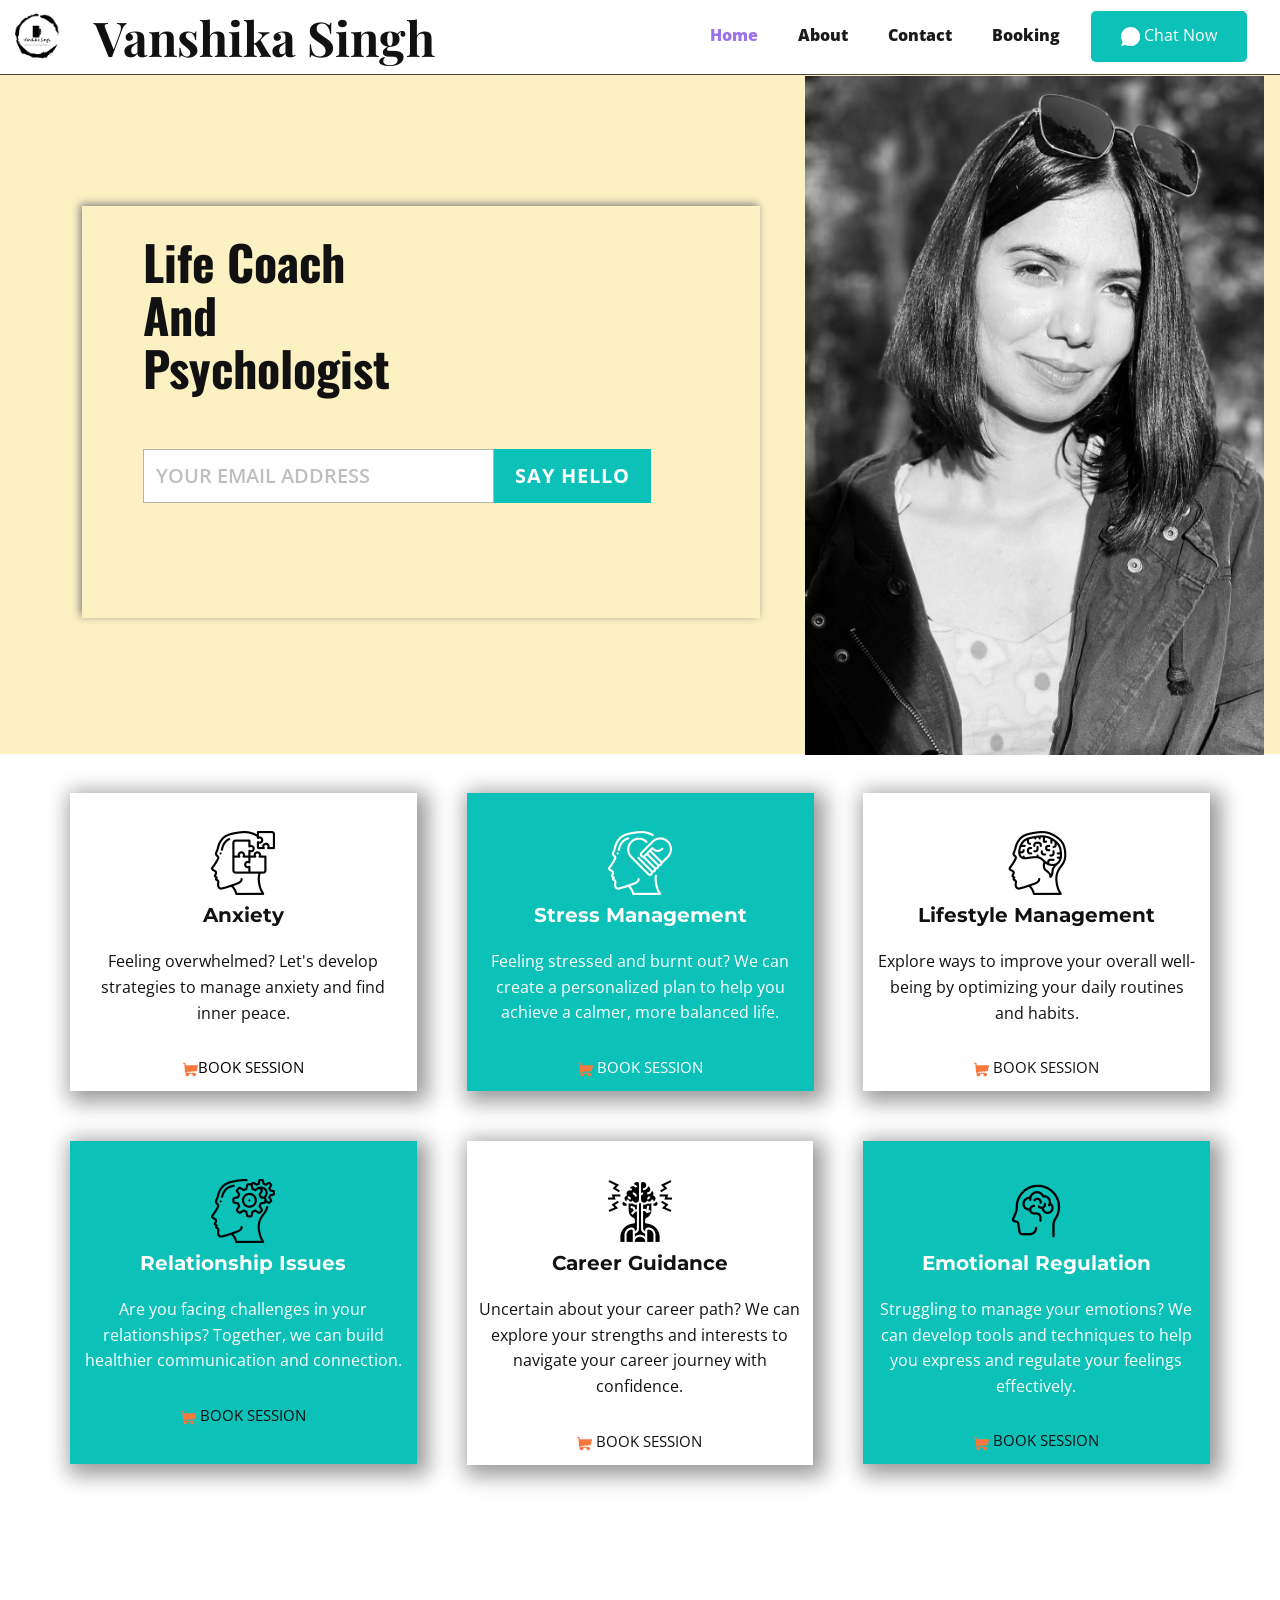
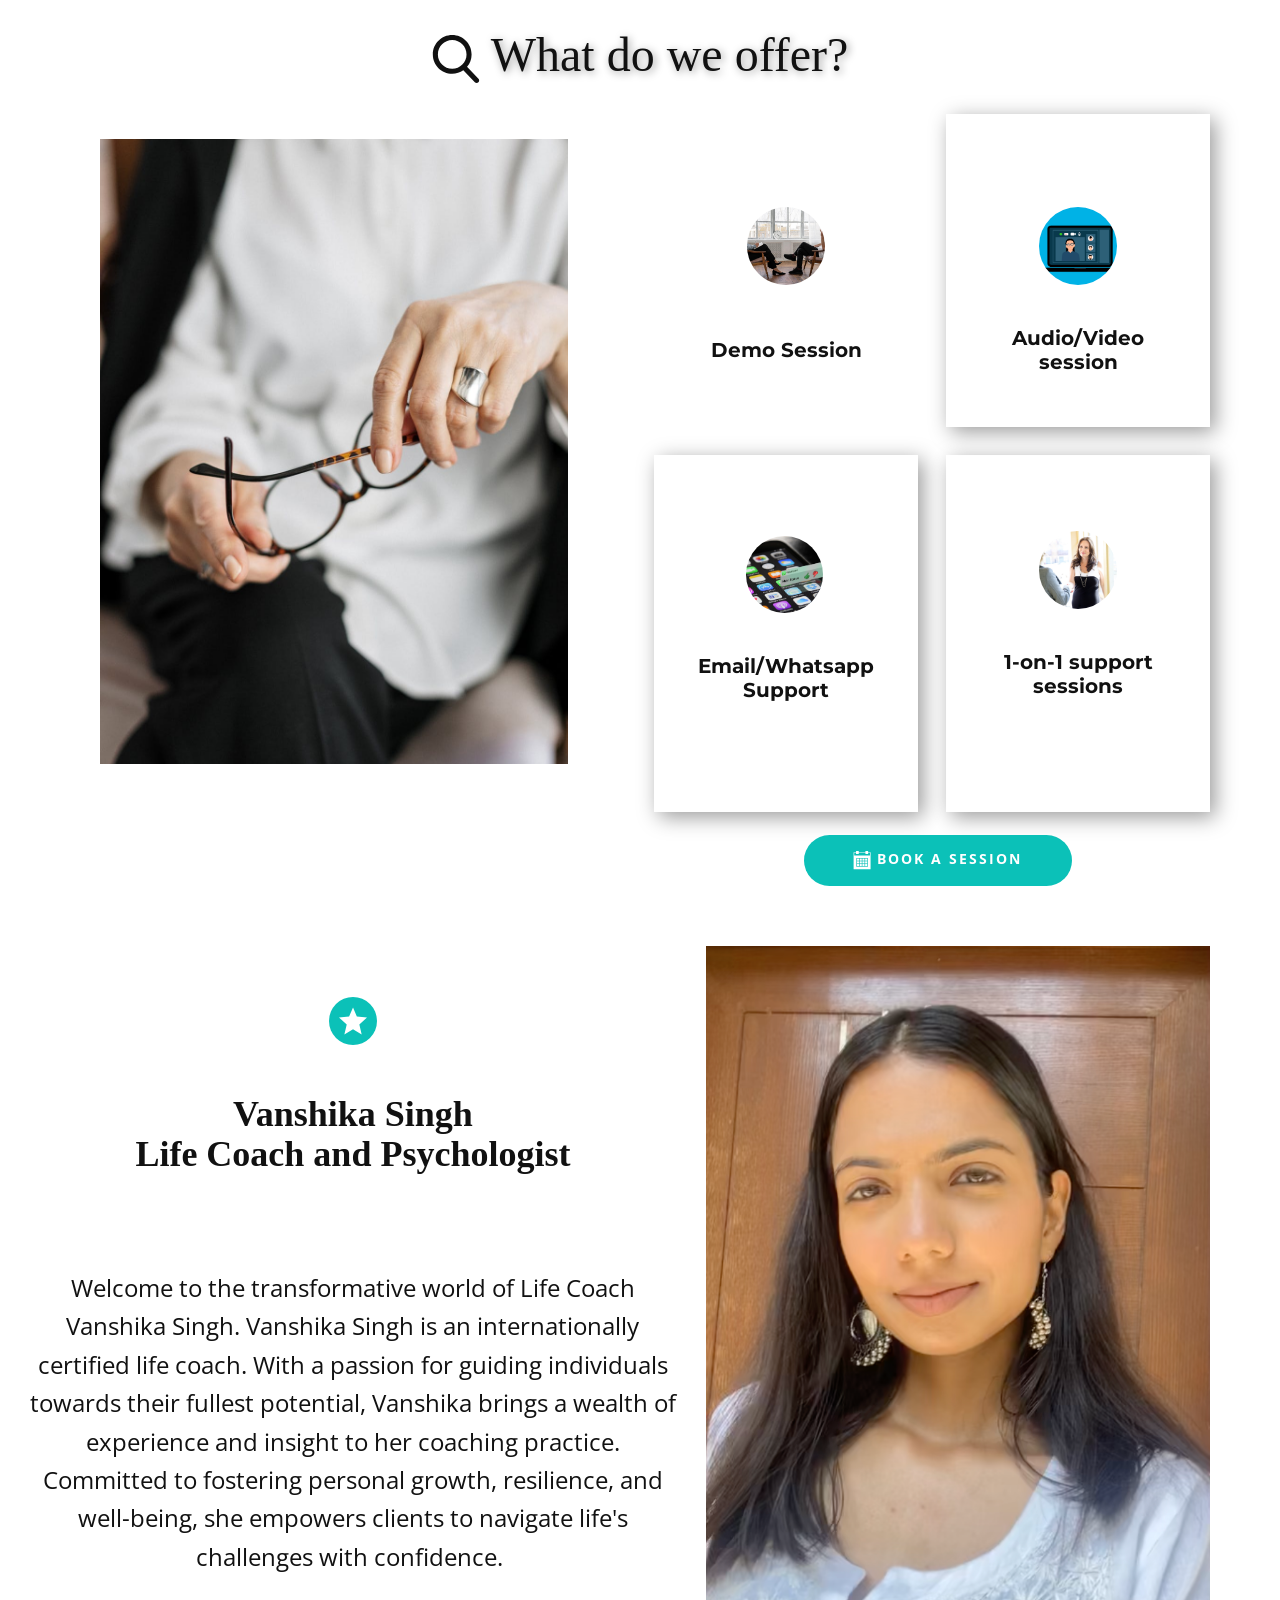
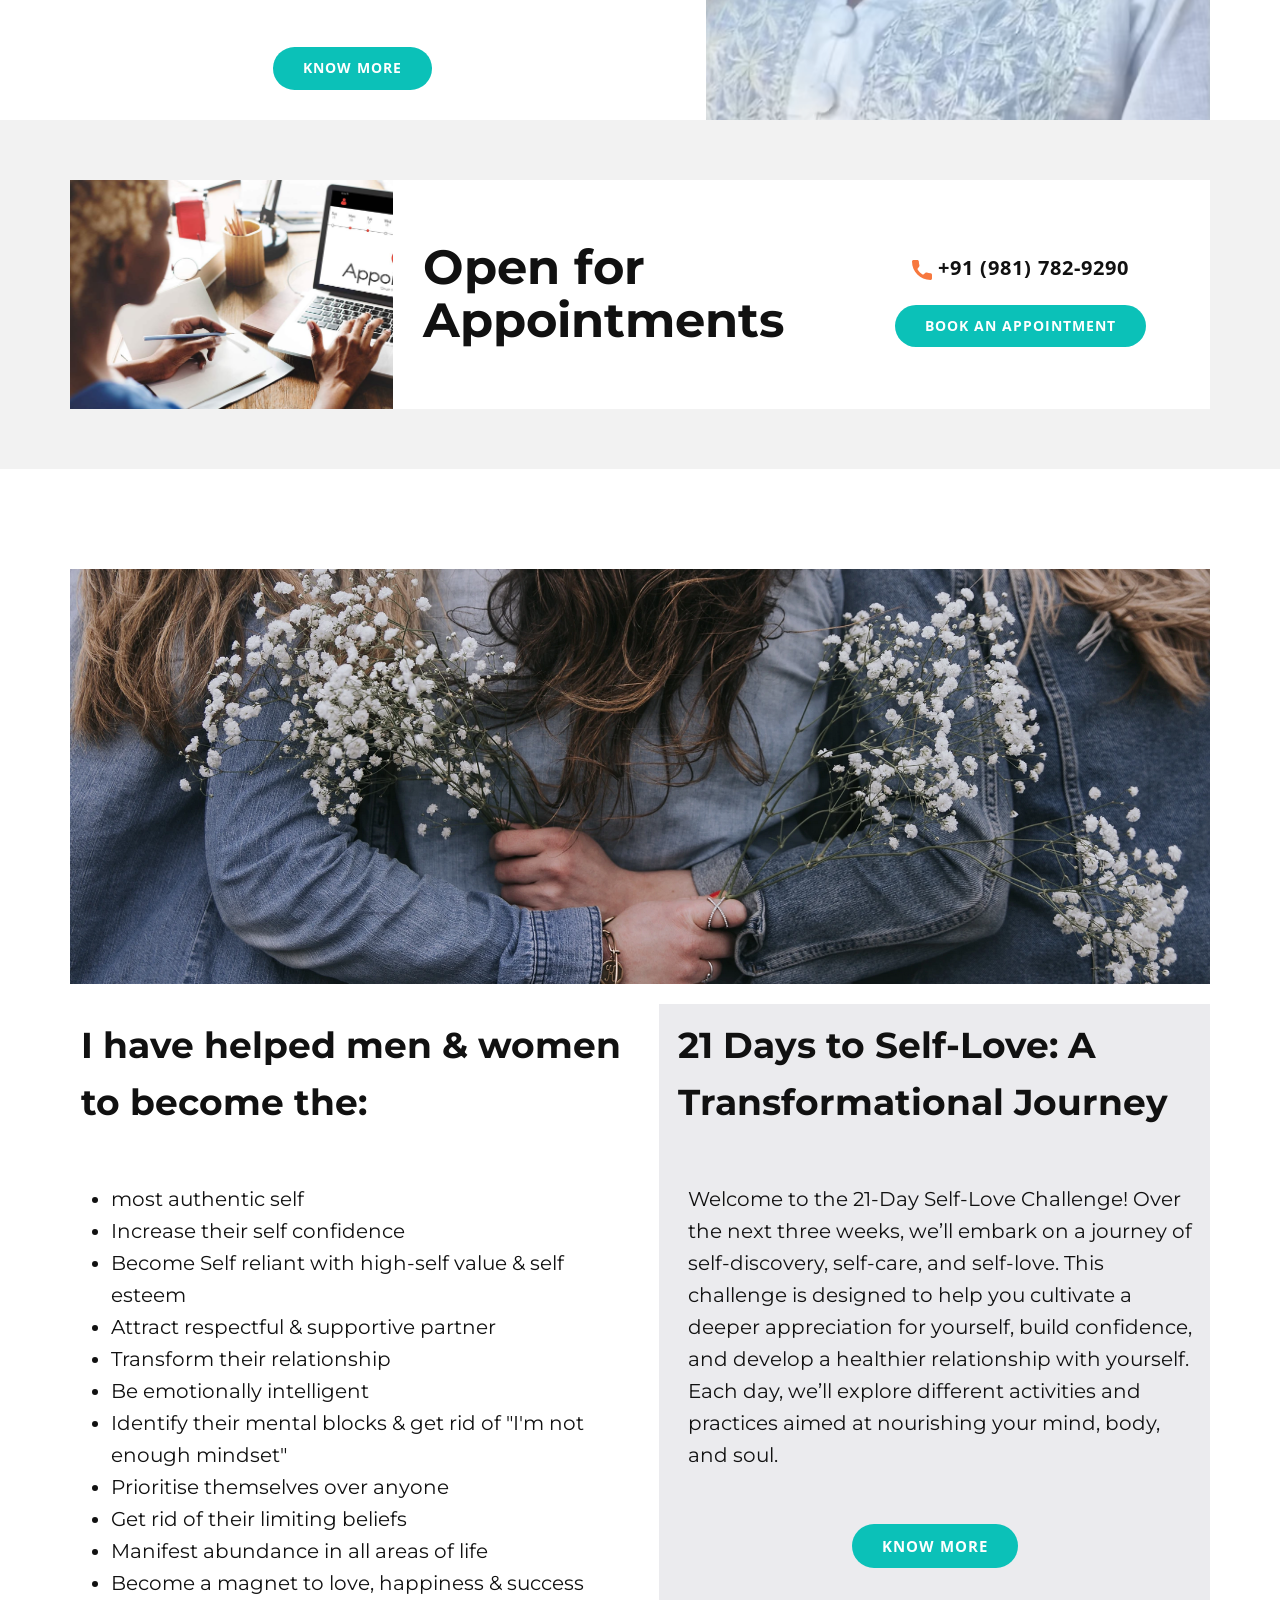
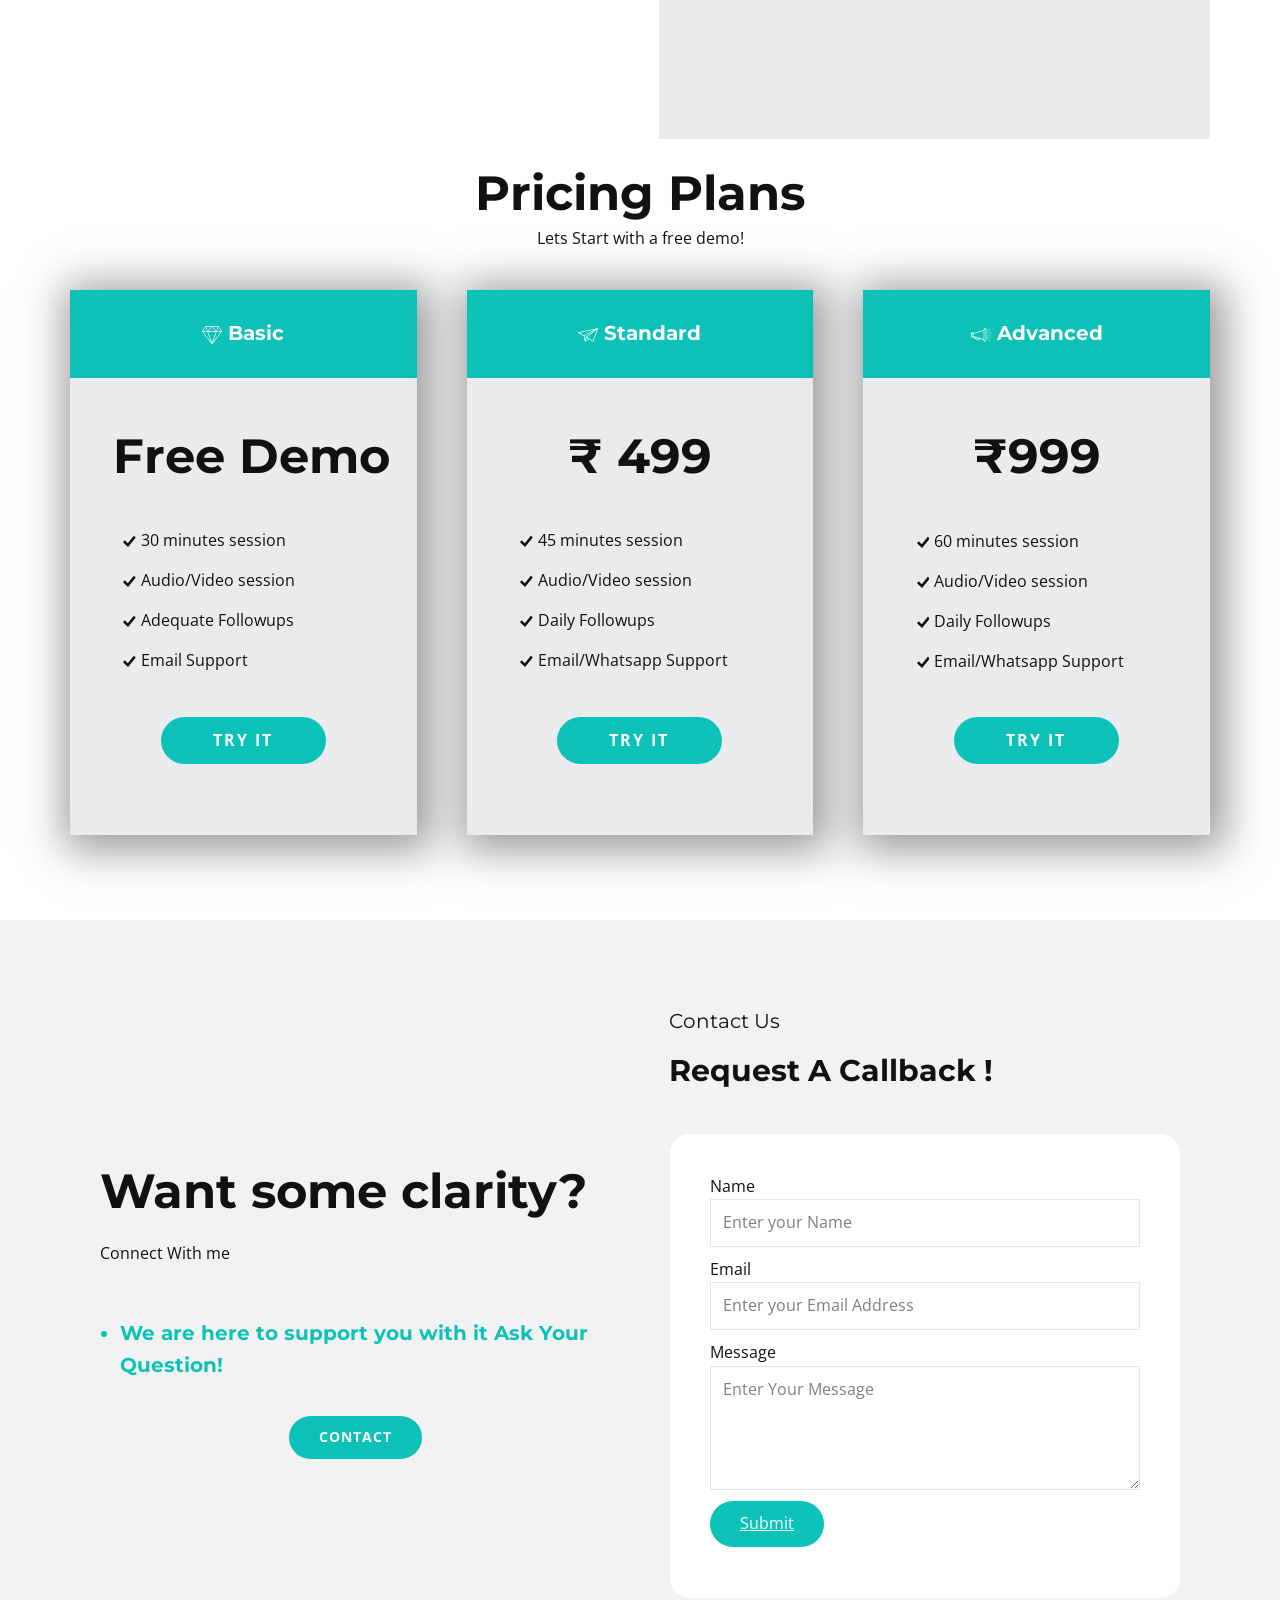
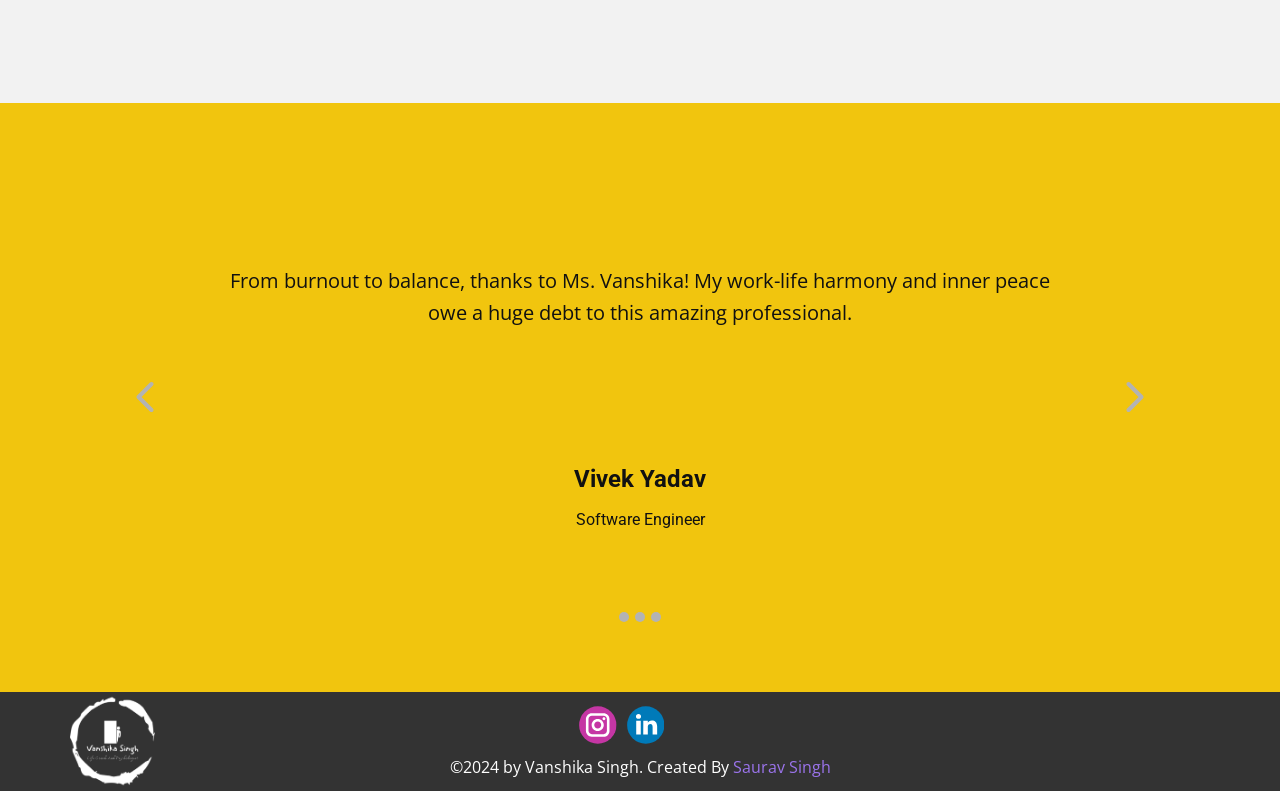
==== commit a48ff86a: "Add files via upload" ====
--- a/index.html
+++ b/index.html
@@ -9,11 +9,10 @@
 <link rel="stylesheet" href="Home.css" media="screen">
     <script class="u-script" type="text/javascript" src="jquery.js" defer=""></script>
     <script class="u-script" type="text/javascript" src="nicepage.js" defer=""></script>
-    <meta name="generator" content="Nicepage 6.2.1, nicepage.com">
+    <meta name="generator" content="Nicepage 6.9.2, nicepage.com">
     <meta name="referrer" content="origin">
     <link id="u-theme-google-font" rel="stylesheet" href="https://fonts.googleapis.com/css?family=Roboto:100,100i,300,300i,400,400i,500,500i,700,700i,900,900i|Open+Sans:300,300i,400,400i,500,500i,600,600i,700,700i,800,800i">
-    <link id="u-page-google-font" rel="stylesheet" href="https://fonts.googleapis.com/css?family=Oswald:200,300,400,500,600,700|Montserrat:100,100i,200,200i,300,300i,400,400i,500,500i,600,600i,700,700i,800,800i,900,900i|Merriweather:300,300i,400,400i,700,700i,900,900i|Playfair+Display:400,400i,500,500i,600,600i,700,700i,800,800i,900,900i">
-    
+    <link id="u-page-google-font" rel="stylesheet" href="https://fonts.googleapis.com/css?family=Oswald:200,300,400,500,600,700|Montserrat:100,100i,200,200i,300,300i,400,400i,500,500i,600,600i,700,700i,800,800i,900,900i|Playfair+Display:400,400i,500,500i,600,600i,700,700i,800,800i,900,900i">
     
     
     
@@ -30,16 +29,19 @@
 		"@type": "Organization",
 		"name": "",
 		"logo": "images/logo-black.png",
-		"sameAs": []
+		"sameAs": [
+				"https://www.instagram.com/vanshika_lifecoach?igsh=eTRudTh4aG1zc2Ew&utm_source=qr",
+				"http://linkedin.com/in/vanshika-singh-44b820205"
+		]
 }</script>
     <meta name="theme-color" content="#9b74ec">
     <meta property="og:title" content="Home">
     <meta property="og:type" content="website">
   <meta data-intl-tel-input-cdn-path="intlTelInput/"></head>
-  <body data-home-page="Home.html" data-home-page-title="Home" data-path-to-root="./" data-include-products="false" class="u-body u-xl-mode" data-lang="en"><header class="u-clearfix u-header u-sticky u-sticky-9fa5 u-white u-header" id="sec-f943"><a href="https://nicepage.best" class="u-image u-logo u-image-1" data-image-width="1500" data-image-height="1500">
+  <body data-home-page="Home.html" data-home-page-title="Home" data-path-to-root="./" data-include-products="false" class="u-body u-xl-mode" data-lang="en"><header class="u-clearfix u-header u-sticky u-white u-header" id="sec-f943" data-animation-name="" data-animation-duration="0" data-animation-delay="0" data-animation-direction=""><a href="#" class="u-image u-logo u-image-1" data-image-width="1500" data-image-height="1500">
         <img src="images/logo-black.png" class="u-logo-image u-logo-image-1">
       </a><nav class="u-menu u-menu-one-level u-offcanvas u-menu-1">
-        <div class="menu-collapse" style="font-size: 1rem; letter-spacing: 0px; font-weight: 800;">
+        <div class="menu-collapse" style="font-size: 1rem; letter-spacing: 0px; font-weight: 700;">
           <a class="u-button-style u-custom-border u-custom-border-color u-custom-borders u-custom-color u-custom-effect-duration u-custom-left-right-menu-spacing u-custom-text-active-color u-custom-text-color u-custom-text-hover-color u-custom-top-bottom-menu-spacing u-nav-link" href="#">
             <svg class="u-svg-link" viewBox="0 0 24 24"><use xmlns:xlink="http://www.w3.org/1999/xlink" xlink:href="#svg-2e85"></use></svg>
             <svg class="u-svg-content" version="1.1" id="svg-2e85" viewBox="0 0 16 16" x="0px" y="0px" xmlns:xlink="http://www.w3.org/1999/xlink" xmlns="http://www.w3.org/2000/svg"><g><rect y="1" width="16" height="2"></rect><rect y="7" width="16" height="2"></rect><rect y="13" width="16" height="2"></rect>
@@ -47,10 +49,10 @@
           </a>
         </div>
         <div class="u-custom-menu u-nav-container">
-          <ul class="u-nav u-spacing-5 u-unstyled u-nav-1"><li class="u-nav-item"><a class="u-button-style u-nav-link u-text-active-grey-40 u-text-black u-text-hover-palette-2-base" href="Home.html" style="padding: 10px;">Home</a>
-</li><li class="u-nav-item"><a class="u-button-style u-nav-link u-text-active-grey-40 u-text-black u-text-hover-palette-2-base" href="About.html" style="padding: 10px;">About</a>
-</li><li class="u-nav-item"><a class="u-button-style u-nav-link u-text-active-grey-40 u-text-black u-text-hover-palette-2-base" href="Contact.html" style="padding: 10px;">Contact</a>
-</li><li class="u-nav-item"><a class="u-button-style u-nav-link u-text-active-grey-40 u-text-black u-text-hover-palette-2-base" href="Booking.html" style="padding: 10px;">Booking</a>
+          <ul class="u-nav u-spacing-20 u-unstyled u-nav-1"><li class="u-nav-item"><a class="u-border-no-bottom u-border-no-left u-border-no-right u-border-no-top u-button-style u-nav-link u-text-active-palette-1-base u-text-grey-90 u-text-hover-palette-2-base" href="Home.html" style="padding: 10px;">Home</a>
+</li><li class="u-nav-item"><a class="u-border-no-bottom u-border-no-left u-border-no-right u-border-no-top u-button-style u-nav-link u-text-active-palette-1-base u-text-grey-90 u-text-hover-palette-2-base" href="About.html" style="padding: 10px;">About</a>
+</li><li class="u-nav-item"><a class="u-border-no-bottom u-border-no-left u-border-no-right u-border-no-top u-button-style u-nav-link u-text-active-palette-1-base u-text-grey-90 u-text-hover-palette-2-base" href="Contact.html" style="padding: 10px;">Contact</a>
+</li><li class="u-nav-item"><a class="u-border-no-bottom u-border-no-left u-border-no-right u-border-no-top u-button-style u-nav-link u-text-active-palette-1-base u-text-grey-90 u-text-hover-palette-2-base" href="Booking.html" style="padding: 10px;">Booking</a>
 </li></ul>
         </div>
         <div class="u-custom-menu u-nav-container-collapse">
@@ -66,12 +68,12 @@
           </div>
           <div class="u-black u-menu-overlay u-opacity u-opacity-70"></div>
         </div>
-      </nav><a href="wame.pro/1ht0c3" class="u-align-center u-border-none u-btn u-btn-round u-button-style u-custom-color-5 u-radius u-text-body-alt-color u-text-hover-palette-2-base u-btn-1" target="_blank"><span class="u-icon u-icon-1"><svg xmlns="http://www.w3.org/2000/svg" xmlns:xlink="http://www.w3.org/1999/xlink" version="1.1" xml:space="preserve" class="u-svg-content" viewBox="0 0 512 512" x="0px" y="0px" style="width: 1em; height: 1em;"><path style="fill:currentColor;" d="M256,0C114.617,0,0,114.617,0,256c0,52.03,15.563,100.414,42.231,140.818L0,512l119.128-39.706  C158.72,497.399,205.639,512,256,512c141.383,0,256-114.617,256-256S397.383,0,256,0z"></path><path style="fill:#FFFFFF;" d="M397.233,335.078V377.6c0.062,15.66-12.606,28.398-28.292,28.469c-0.892,0-1.783-0.035-2.675-0.115  c-43.705-4.74-85.689-19.641-122.571-43.52c-34.313-21.76-63.409-50.803-85.222-85.054c-24.002-36.979-38.938-79.086-43.599-122.898  c-1.412-15.59,10.108-29.378,25.732-30.791c0.847-0.062,1.686-0.106,2.534-0.106h42.611c14.257-0.141,26.412,10.293,28.407,24.382  c1.801,13.612,5.138,26.968,9.94,39.83c3.902,10.364,1.404,22.042-6.391,29.908l-18.035,17.999  c20.215,35.487,49.664,64.874,85.221,85.054l18.035-17.999c7.883-7.786,19.588-10.275,29.97-6.382  c12.888,4.802,26.271,8.13,39.91,9.922C387.09,308.312,397.594,320.689,397.233,335.078z"></path></svg></span>&nbsp;Chat Now
+      </nav><a href="https://www.wame.pro/1ht0c3" class="u-align-center u-border-none u-btn u-btn-round u-button-style u-custom-color-5 u-radius u-text-body-alt-color u-text-hover-palette-2-base u-btn-1" target="_blank"><span class="u-icon u-icon-1"><svg xmlns="http://www.w3.org/2000/svg" xmlns:xlink="http://www.w3.org/1999/xlink" version="1.1" xml:space="preserve" class="u-svg-content" viewBox="0 0 512 512" x="0px" y="0px" style="width: 1em; height: 1em;"><path style="fill:currentColor;" d="M256,0C114.617,0,0,114.617,0,256c0,52.03,15.563,100.414,42.231,140.818L0,512l119.128-39.706  C158.72,497.399,205.639,512,256,512c141.383,0,256-114.617,256-256S397.383,0,256,0z"></path><path style="fill:#FFFFFF;" d="M397.233,335.078V377.6c0.062,15.66-12.606,28.398-28.292,28.469c-0.892,0-1.783-0.035-2.675-0.115  c-43.705-4.74-85.689-19.641-122.571-43.52c-34.313-21.76-63.409-50.803-85.222-85.054c-24.002-36.979-38.938-79.086-43.599-122.898  c-1.412-15.59,10.108-29.378,25.732-30.791c0.847-0.062,1.686-0.106,2.534-0.106h42.611c14.257-0.141,26.412,10.293,28.407,24.382  c1.801,13.612,5.138,26.968,9.94,39.83c3.902,10.364,1.404,22.042-6.391,29.908l-18.035,17.999  c20.215,35.487,49.664,64.874,85.221,85.054l18.035-17.999c7.883-7.786,19.588-10.275,29.97-6.382  c12.888,4.802,26.271,8.13,39.91,9.922C387.09,308.312,397.594,320.689,397.233,335.078z"></path></svg></span>&nbsp;Chat Now
       </a><h3 class="u-align-center u-custom-font u-font-playfair-display u-headline u-text u-text-body-color u-text-default u-text-1">
         <a href="/">Vanshika Singh</a>
-      </h3><div class="custom-expanded u-align-center u-border-1 u-border-grey-dark-1 u-line u-line-horizontal u-line-1"></div></header>
-    <section class="u-clearfix u-shading u-uploaded-video u-valign-middle u-video u-section-1" id="sec-7c9b">
-      <div class="u-background-video u-expanded u-video-contain" style="">
+      </h3><div class="u-align-center u-border-1 u-border-grey-dark-1 u-expanded-width u-line u-line-horizontal u-line-1"></div></header>
+    <section class="u-clearfix u-shading u-uploaded-video u-video u-section-1" id="sec-7c9b">
+      <div class="u-absolute-hcenter u-background-video u-expanded u-video-contain" style="">
         <div class="embed-responsive">
           <video class="embed-responsive-item" data-autoplay="1" loop="" muted="1" autoplay="autoplay" playsinline="">
             <source src="files/less.mp4" type="video/mp4">
@@ -80,104 +82,98 @@
         </div>
         <div class="u-video-shading" style="background-image: linear-gradient(0deg, rgba(241,197,14,0.25), rgba(241,197,14,0.25));"></div>
       </div>
-      <div class="custom-expanded data-layout-selected u-clearfix u-gutter-18 u-layout-wrap u-layout-wrap-1">
-        <div class="u-gutter-0 u-layout">
-          <div class="u-layout-row">
-            <div class="u-size-31-sm u-size-31-xs u-size-35-lg u-size-35-xl u-size-60-md">
-              <div class="u-layout-row">
-                <div class="u-align-left u-container-style u-layout-cell u-left-cell u-size-60 u-layout-cell-1" src="">
-                  <div class="u-container-layout u-container-layout-1" src="">
-                    <div class="custom-expanded u-container-style u-group u-shape-rectangle u-group-1">
-                      <div class="u-container-layout u-container-layout-2">
-                        <h2 class="u-custom-font u-font-oswald u-text u-text-1"> Life Coach And Psychologist<br>
-                          <span style="font-weight: 700;"></span>
-                        </h2>
-                        <p class="u-text u-text-2">We all have something to talk about.&nbsp;<br>It all starts with a "Hello"!
-                        </p>
-                        <div class="u-form u-form-1">
-                          <form action="https://forms.nicepagesrv.com/v2/form/process" class="u-clearfix u-form-horizontal u-form-spacing-0 u-inner-form" style="padding: 0px;" source="email" name="form-1">
-                            <div class="u-form-group u-label-none u-form-group-1">
-                              <label for="text-ccc1" class="u-label u-label-1">Input</label>
-                              <input type="text" placeholder="WRITE YOUR HEART OUT" id="text-ccc1" name="text" class="u-input u-input-rectangle u-text-grey-50 u-input-1">
-                            </div>
-                            <div class="u-align-left u-form-group u-form-submit u-label-none">
-                              <input type="submit" value="submit" class="u-form-control-hidden">
-                              <a href="#" class="u-border-1 u-border-custom-color-5 u-btn u-btn-submit u-button-style u-custom-color-5 u-btn-1">say hello<br>
+      <div class="u-clearfix u-sheet u-sheet-1">
+        <img class="u-image u-image-default u-image-1" src="images/IMG_2187.jpeg" alt="" data-image-width="590" data-image-height="777">
+      </div>
+    </section>
+    <section class="u-clearfix u-section-2" id="sec-a3ca">
+      <div class="u-clearfix u-sheet u-sheet-1">
+        <div class="custom-expanded data-layout-selected u-clearfix u-gutter-18 u-layout-wrap u-layout-wrap-1">
+          <div class="u-gutter-0 u-layout">
+            <div class="u-layout-row">
+              <div class="u-size-NaN">
+                <div class="u-layout-row">
+                  <div class="u-align-left u-container-style u-layout-cell u-left-cell u-size-60 u-layout-cell-1" src="">
+                    <div class="u-container-layout u-container-layout-1" src="">
+                      <div class="custom-expanded u-container-style u-group u-shape-rectangle u-group-1">
+                        <div class="u-container-layout u-container-layout-2">
+                          <h2 class="u-custom-font u-font-oswald u-text u-text-1"> Life Coach&nbsp;<br>And&nbsp;<br>Psychologist<br>
+                            <span style="font-weight: 700;"></span>
+                          </h2>
+                          <div class="u-form u-form-1">
+                            <form action="https://forms.nicepagesrv.com/v2/form/process" class="u-clearfix u-form-horizontal u-form-spacing-0 u-inner-form" style="padding: 0px;" source="email" name="form-1">
+                              <div class="u-form-email u-form-group u-label-none u-form-group-1">
+                                <label for="text-ccc1" class="u-label u-label-1">Input</label>
+                                <input type="email" id="text-ccc1" name="text@text" class="u-input u-input-rectangle u-text-grey-50 u-input-1" placeholder="Your Email Address" required="required">
+                              </div>
+                              <div class="u-align-left u-form-group u-form-submit u-label-none">
+                                <input type="submit" value="submit" class="u-form-control-hidden">
+                                <a href="#" class="u-border-1 u-border-custom-color-5 u-btn u-btn-submit u-button-style u-custom-color-5 u-btn-1">say hello<br>
+                                </a>
+                              </div>
+                              <div class="u-form-send-message u-form-send-success"> Thank you! Your message has been sent. </div>
+                              <div class="u-form-send-error u-form-send-message"> Unable to send your message. Please fix errors then try again. </div>
+                              <input type="hidden" value="" name="recaptchaResponse">
+                              <input type="hidden" name="formServices" value="0ba3c40d-276e-187b-0cdf-98811032935e">
+                            </form>
+                          </div>
+                        </div>
+                      </div>
+                      <div class="custom-expanded u-align-left-xs u-layout-grid u-list u-valign-bottom u-list-1">
+                        <div class="u-align-left u-repeater u-repeater-1">
+                          <div class="u-align-center u-container-style u-custom-item u-list-item u-repeater-item u-shape-rectangle u-list-item-1">
+                            <div class="u-container-layout u-similar-container u-container-layout-3"><span class="u-custom-item u-file-icon u-icon u-icon-1"><img src="images/1491171.png" alt=""></span>
+                              <h5 class="u-custom-font u-font-montserrat u-text u-text-2"> Anxiety</h5>
+                              <p class="u-text u-text-3"> Feeling overwhelmed? Let's develop strategies to manage anxiety and find inner peace.</p>
+                              <a href="https://forms.gle/Fo1bxZFcmVL5HVBe6" class="u-active-none u-btn u-button-style u-custom-item u-hover-none u-none u-text-black u-text-hover-palette-2-light-2 u-btn-2" target="_blank"><span class="u-icon u-text-palette-2-base"><svg class="u-svg-content" viewBox="0 0 511.334 511.334" style="width: 1em; height: 1em;"><path d="m506.887 114.74c-3.979-5.097-10.086-8.076-16.553-8.076h-399.808l-5.943-66.207c-.972-10.827-10.046-19.123-20.916-19.123h-42.667c-11.598 0-21 9.402-21 21s9.402 21 21 21h23.468l23.018 256.439c.005.302-.01.599.007.903.047.806.152 1.594.286 2.37l.842 9.376c.016.177.034.354.055.529 2.552 22.11 13.851 41.267 30.19 54.21-8.466 10.812-13.532 24.407-13.532 39.172 0 35.106 28.561 63.667 63.666 63.667 35.106 0 63.667-28.561 63.667-63.667 0-7.605-1.345-14.9-3.801-21.667h114.936c-2.457 6.767-3.801 14.062-3.801 21.667 0 35.106 28.561 63.667 63.667 63.667s63.667-28.561 63.667-63.667-28.561-63.667-63.667-63.667h-234.526c-15.952 0-29.853-9.624-35.853-23.646l335.608-19.724c9.162-.538 16.914-6.966 19.141-15.87l42.67-170.67c1.567-6.272.158-12.918-3.821-18.016z"></path></svg></span>Book Session
                               </a>
                             </div>
-                            <div class="u-form-send-message u-form-send-success"> Thank you! Your message has been sent. </div>
-                            <div class="u-form-send-error u-form-send-message"> Unable to send your message. Please fix errors then try again. </div>
-                            <input type="hidden" value="" name="recaptchaResponse">
-                            <input type="hidden" name="formServices" value="66d81f61-4e45-c96d-fe7e-7f21a56018da">
-                          </form>
+                          </div>
+                          <div class="u-align-center u-container-style u-custom-color-5 u-custom-item u-list-item u-repeater-item u-shape-rectangle u-list-item-2" data-animation-name="customAnimationIn" data-animation-duration="2000">
+                            <div class="u-container-layout u-similar-container u-container-layout-4"><span class="u-custom-item u-file-icon u-icon u-text-white u-icon-3"><img src="images/1491198-e5c31360.png" alt=""></span>
+                              <h5 class="u-custom-font u-font-montserrat u-text u-text-4"> Stress Management</h5>
+                              <p class="u-text u-text-5"> Feeling stressed and burnt out?  We can create a personalized plan to help you achieve a calmer, more balanced life.</p>
+                              <a href="https://forms.gle/Fo1bxZFcmVL5HVBe6" class="u-active-none u-btn u-button-style u-custom-item u-hover-none u-none u-text-body-alt-color u-text-hover-palette-2-light-2 u-btn-3" target="_blank"><span class="u-icon u-text-palette-2-base"><svg class="u-svg-content" viewBox="0 0 511.334 511.334"><path d="m506.887 114.74c-3.979-5.097-10.086-8.076-16.553-8.076h-399.808l-5.943-66.207c-.972-10.827-10.046-19.123-20.916-19.123h-42.667c-11.598 0-21 9.402-21 21s9.402 21 21 21h23.468l23.018 256.439c.005.302-.01.599.007.903.047.806.152 1.594.286 2.37l.842 9.376c.016.177.034.354.055.529 2.552 22.11 13.851 41.267 30.19 54.21-8.466 10.812-13.532 24.407-13.532 39.172 0 35.106 28.561 63.667 63.666 63.667 35.106 0 63.667-28.561 63.667-63.667 0-7.605-1.345-14.9-3.801-21.667h114.936c-2.457 6.767-3.801 14.062-3.801 21.667 0 35.106 28.561 63.667 63.667 63.667s63.667-28.561 63.667-63.667-28.561-63.667-63.667-63.667h-234.526c-15.952 0-29.853-9.624-35.853-23.646l335.608-19.724c9.162-.538 16.914-6.966 19.141-15.87l42.67-170.67c1.567-6.272.158-12.918-3.821-18.016z"></path></svg></span> Book Session
+                              </a>
+                            </div>
+                          </div>
+                          <div class="u-align-center u-container-style u-custom-item u-list-item u-repeater-item u-shape-rectangle u-list-item-3">
+                            <div class="u-container-layout u-similar-container u-container-layout-5"><span class="u-custom-item u-file-icon u-icon u-icon-5"><img src="images/1491214.png" alt=""></span>
+                              <h5 class="u-custom-font u-font-montserrat u-text u-text-6"> Lifestyle Management</h5>
+                              <p class="u-text u-text-7"> Explore ways to improve your overall well-being by optimizing your daily routines and habits.</p>
+                              <a href="https://forms.gle/Fo1bxZFcmVL5HVBe6" class="u-active-none u-btn u-button-style u-custom-item u-hover-none u-none u-text-body-color u-text-hover-palette-2-light-2 u-btn-4" target="_blank"><span class="u-icon u-text-palette-2-base"><svg class="u-svg-content" viewBox="0 0 511.334 511.334"><path d="m506.887 114.74c-3.979-5.097-10.086-8.076-16.553-8.076h-399.808l-5.943-66.207c-.972-10.827-10.046-19.123-20.916-19.123h-42.667c-11.598 0-21 9.402-21 21s9.402 21 21 21h23.468l23.018 256.439c.005.302-.01.599.007.903.047.806.152 1.594.286 2.37l.842 9.376c.016.177.034.354.055.529 2.552 22.11 13.851 41.267 30.19 54.21-8.466 10.812-13.532 24.407-13.532 39.172 0 35.106 28.561 63.667 63.666 63.667 35.106 0 63.667-28.561 63.667-63.667 0-7.605-1.345-14.9-3.801-21.667h114.936c-2.457 6.767-3.801 14.062-3.801 21.667 0 35.106 28.561 63.667 63.667 63.667s63.667-28.561 63.667-63.667-28.561-63.667-63.667-63.667h-234.526c-15.952 0-29.853-9.624-35.853-23.646l335.608-19.724c9.162-.538 16.914-6.966 19.141-15.87l42.67-170.67c1.567-6.272.158-12.918-3.821-18.016z"></path></svg></span> Book Session
+                              </a>
+                            </div>
+                          </div>
+                          <div class="u-align-center u-container-style u-custom-color-5 u-custom-item u-list-item u-repeater-item u-shape-rectangle u-list-item-4" data-animation-name="customAnimationIn" data-animation-duration="2000">
+                            <div class="u-container-layout u-similar-container u-container-layout-6"><span class="u-custom-item u-file-icon u-icon u-icon-7"><img src="images/1491165.png" alt=""></span>
+                              <h5 class="u-custom-font u-font-montserrat u-text u-text-8"> Relationship Issues </h5>
+                              <p class="u-text u-text-9"> Are you facing challenges in your relationships? Together, we can build healthier communication and connection.</p>
+                              <a href="https://forms.gle/Fo1bxZFcmVL5HVBe6" class="u-active-none u-btn u-button-style u-custom-item u-hover-none u-none u-text-body-color u-text-hover-palette-2-light-2 u-btn-5" target="_blank"><span class="u-icon u-text-palette-2-base"><svg class="u-svg-content" viewBox="0 0 511.334 511.334"><path d="m506.887 114.74c-3.979-5.097-10.086-8.076-16.553-8.076h-399.808l-5.943-66.207c-.972-10.827-10.046-19.123-20.916-19.123h-42.667c-11.598 0-21 9.402-21 21s9.402 21 21 21h23.468l23.018 256.439c.005.302-.01.599.007.903.047.806.152 1.594.286 2.37l.842 9.376c.016.177.034.354.055.529 2.552 22.11 13.851 41.267 30.19 54.21-8.466 10.812-13.532 24.407-13.532 39.172 0 35.106 28.561 63.667 63.666 63.667 35.106 0 63.667-28.561 63.667-63.667 0-7.605-1.345-14.9-3.801-21.667h114.936c-2.457 6.767-3.801 14.062-3.801 21.667 0 35.106 28.561 63.667 63.667 63.667s63.667-28.561 63.667-63.667-28.561-63.667-63.667-63.667h-234.526c-15.952 0-29.853-9.624-35.853-23.646l335.608-19.724c9.162-.538 16.914-6.966 19.141-15.87l42.67-170.67c1.567-6.272.158-12.918-3.821-18.016z"></path></svg></span> Book Session
+                              </a>
+                            </div>
+                          </div>
+                          <div class="u-align-center u-container-style u-custom-item u-list-item u-repeater-item u-shape-rectangle u-list-item-5">
+                            <div class="u-container-layout u-similar-container u-container-layout-7"><span class="u-custom-item u-file-icon u-icon u-icon-9"><img src="images/5282817.png" alt=""></span>
+                              <h5 class="u-custom-font u-font-montserrat u-text u-text-10"> Career Guidance </h5>
+                              <p class="u-text u-text-11"> Uncertain about your career path? We can explore your strengths and interests to navigate your career journey with confidence.</p>
+                              <a href="https://forms.gle/Fo1bxZFcmVL5HVBe6" class="u-active-none u-btn u-button-style u-custom-item u-hover-none u-none u-text-body-color u-text-hover-palette-2-light-2 u-btn-6" target="_blank"><span class="u-icon u-text-palette-2-base"><svg class="u-svg-content" viewBox="0 0 511.334 511.334"><path d="m506.887 114.74c-3.979-5.097-10.086-8.076-16.553-8.076h-399.808l-5.943-66.207c-.972-10.827-10.046-19.123-20.916-19.123h-42.667c-11.598 0-21 9.402-21 21s9.402 21 21 21h23.468l23.018 256.439c.005.302-.01.599.007.903.047.806.152 1.594.286 2.37l.842 9.376c.016.177.034.354.055.529 2.552 22.11 13.851 41.267 30.19 54.21-8.466 10.812-13.532 24.407-13.532 39.172 0 35.106 28.561 63.667 63.666 63.667 35.106 0 63.667-28.561 63.667-63.667 0-7.605-1.345-14.9-3.801-21.667h114.936c-2.457 6.767-3.801 14.062-3.801 21.667 0 35.106 28.561 63.667 63.667 63.667s63.667-28.561 63.667-63.667-28.561-63.667-63.667-63.667h-234.526c-15.952 0-29.853-9.624-35.853-23.646l335.608-19.724c9.162-.538 16.914-6.966 19.141-15.87l42.67-170.67c1.567-6.272.158-12.918-3.821-18.016z"></path></svg></span> Book Session
+                              </a>
+                            </div>
+                          </div>
+                          <div class="u-align-center u-container-style u-custom-color-5 u-custom-item u-list-item u-repeater-item u-shape-rectangle u-list-item-6" data-animation-name="customAnimationIn" data-animation-duration="2000">
+                            <div class="u-container-layout u-similar-container u-container-layout-8"><span class="u-custom-item u-file-icon u-icon u-icon-11"><img src="images/2732589.png" alt=""></span>
+                              <h5 class="u-custom-font u-font-montserrat u-text u-text-12"> Emotional Regulation</h5>
+                              <p class="u-text u-text-13"> Struggling to manage your emotions?  We can develop tools and techniques to help you express and regulate your feelings effectively.</p>
+                              <a href="https://forms.gle/Fo1bxZFcmVL5HVBe6" class="u-active-none u-btn u-button-style u-custom-item u-hover-none u-none u-text-body-color u-text-hover-palette-2-light-2 u-btn-7" target="_blank"><span class="u-icon u-text-palette-2-base"><svg class="u-svg-content" viewBox="0 0 511.334 511.334"><path d="m506.887 114.74c-3.979-5.097-10.086-8.076-16.553-8.076h-399.808l-5.943-66.207c-.972-10.827-10.046-19.123-20.916-19.123h-42.667c-11.598 0-21 9.402-21 21s9.402 21 21 21h23.468l23.018 256.439c.005.302-.01.599.007.903.047.806.152 1.594.286 2.37l.842 9.376c.016.177.034.354.055.529 2.552 22.11 13.851 41.267 30.19 54.21-8.466 10.812-13.532 24.407-13.532 39.172 0 35.106 28.561 63.667 63.666 63.667 35.106 0 63.667-28.561 63.667-63.667 0-7.605-1.345-14.9-3.801-21.667h114.936c-2.457 6.767-3.801 14.062-3.801 21.667 0 35.106 28.561 63.667 63.667 63.667s63.667-28.561 63.667-63.667-28.561-63.667-63.667-63.667h-234.526c-15.952 0-29.853-9.624-35.853-23.646l335.608-19.724c9.162-.538 16.914-6.966 19.141-15.87l42.67-170.67c1.567-6.272.158-12.918-3.821-18.016z"></path></svg></span> Book Session
+                              </a>
+                            </div>
+                          </div>
                         </div>
                       </div>
                     </div>
                   </div>
                 </div>
-              </div>
-            </div>
-            <div class="u-size-25-lg u-size-25-xl u-size-29-sm u-size-29-xs u-size-60-md">
-              <div class="u-layout-col">
-                <div class="u-align-left u-container-style u-image u-layout-cell u-right-cell u-size-60 u-image-1" data-image-width="590" data-image-height="777">
-                  <div class="u-container-layout u-container-layout-3" src=""></div>
-                </div>
-              </div>
-            </div>
-          </div>
-        </div>
-      </div>
-    </section>
-    <section class="u-clearfix u-section-2" id="sec-a3ca">
-      <div class="u-clearfix u-sheet u-valign-middle u-sheet-1">
-        <div class="u-expanded-width u-layout-grid u-list u-valign-bottom u-list-1">
-          <div class="u-align-left u-repeater u-repeater-1">
-            <div class="u-align-center u-container-style u-custom-item u-list-item u-repeater-item u-shape-rectangle u-list-item-1">
-              <div class="u-container-layout u-similar-container u-container-layout-1"><span class="u-custom-item u-file-icon u-icon u-icon-1"><img src="images/1491171.png" alt=""></span>
-                <h5 class="u-custom-font u-font-montserrat u-text u-text-default u-text-1"> Relationship Issues</h5>
-                <p class="u-text u-text-2"> Strengthen connections and cultivate healthier relationships through expert guidance and open communication.</p>
-                <a href="https://forms.gle/Fo1bxZFcmVL5HVBe6" class="u-active-none u-btn u-button-style u-custom-item u-hover-none u-none u-text-body-color u-text-hover-palette-2-light-2 u-btn-1" target="_blank"><span class="u-icon u-text-palette-2-base"><svg class="u-svg-content" viewBox="0 0 511.334 511.334" style="width: 1em; height: 1em;"><path d="m506.887 114.74c-3.979-5.097-10.086-8.076-16.553-8.076h-399.808l-5.943-66.207c-.972-10.827-10.046-19.123-20.916-19.123h-42.667c-11.598 0-21 9.402-21 21s9.402 21 21 21h23.468l23.018 256.439c.005.302-.01.599.007.903.047.806.152 1.594.286 2.37l.842 9.376c.016.177.034.354.055.529 2.552 22.11 13.851 41.267 30.19 54.21-8.466 10.812-13.532 24.407-13.532 39.172 0 35.106 28.561 63.667 63.666 63.667 35.106 0 63.667-28.561 63.667-63.667 0-7.605-1.345-14.9-3.801-21.667h114.936c-2.457 6.767-3.801 14.062-3.801 21.667 0 35.106 28.561 63.667 63.667 63.667s63.667-28.561 63.667-63.667-28.561-63.667-63.667-63.667h-234.526c-15.952 0-29.853-9.624-35.853-23.646l335.608-19.724c9.162-.538 16.914-6.966 19.141-15.87l42.67-170.67c1.567-6.272.158-12.918-3.821-18.016z"></path></svg></span>Free Demo
-                </a>
-              </div>
-            </div>
-            <div class="u-align-center u-container-style u-custom-color-5 u-custom-item u-list-item u-repeater-item u-shape-rectangle u-list-item-2" data-animation-name="customAnimationIn" data-animation-duration="2000">
-              <div class="u-container-layout u-similar-container u-container-layout-2"><span class="u-custom-item u-file-icon u-icon u-text-white u-icon-3"><img src="images/1491198-e5c31360.png" alt=""></span>
-                <h5 class="u-custom-font u-font-montserrat u-text u-text-default u-text-3"> Anxiety Disorders</h5>
-                <p class="u-text u-text-4"> Rediscover peace of mind by learning practical techniques to manage and conquer everyday anxieties.</p>
-                <a href="https://forms.gle/Fo1bxZFcmVL5HVBe6" class="u-active-none u-btn u-button-style u-custom-item u-hover-none u-none u-text-body-alt-color u-text-hover-palette-2-light-2 u-btn-2" target="_blank"><span class="u-icon u-text-white"><svg class="u-svg-content" viewBox="0 0 511.334 511.334" style="width: 1em; height: 1em;"><path d="m506.887 114.74c-3.979-5.097-10.086-8.076-16.553-8.076h-399.808l-5.943-66.207c-.972-10.827-10.046-19.123-20.916-19.123h-42.667c-11.598 0-21 9.402-21 21s9.402 21 21 21h23.468l23.018 256.439c.005.302-.01.599.007.903.047.806.152 1.594.286 2.37l.842 9.376c.016.177.034.354.055.529 2.552 22.11 13.851 41.267 30.19 54.21-8.466 10.812-13.532 24.407-13.532 39.172 0 35.106 28.561 63.667 63.666 63.667 35.106 0 63.667-28.561 63.667-63.667 0-7.605-1.345-14.9-3.801-21.667h114.936c-2.457 6.767-3.801 14.062-3.801 21.667 0 35.106 28.561 63.667 63.667 63.667s63.667-28.561 63.667-63.667-28.561-63.667-63.667-63.667h-234.526c-15.952 0-29.853-9.624-35.853-23.646l335.608-19.724c9.162-.538 16.914-6.966 19.141-15.87l42.67-170.67c1.567-6.272.158-12.918-3.821-18.016z"></path></svg></span>FREE DEMO
-                </a>
-              </div>
-            </div>
-            <div class="u-align-center u-container-style u-custom-item u-list-item u-repeater-item u-shape-rectangle u-list-item-3">
-              <div class="u-container-layout u-similar-container u-container-layout-3"><span class="u-custom-item u-file-icon u-icon u-icon-5"><img src="images/1491214.png" alt=""></span>
-                <h5 class="u-custom-font u-font-montserrat u-text u-text-default u-text-5"> Depression </h5>
-                <p class="u-text u-text-6"> Navigate a path towards joy and fulfillment, finding the support needed to overcome the shadows of depression.</p>
-                <a href="https://forms.gle/Fo1bxZFcmVL5HVBe6" class="u-active-none u-btn u-button-style u-custom-item u-hover-none u-none u-text-body-color u-text-hover-palette-2-light-2 u-btn-3" target="_blank"><span class="u-icon u-text-palette-2-base"><svg class="u-svg-content" viewBox="0 0 511.334 511.334" style="width: 1em; height: 1em;"><path d="m506.887 114.74c-3.979-5.097-10.086-8.076-16.553-8.076h-399.808l-5.943-66.207c-.972-10.827-10.046-19.123-20.916-19.123h-42.667c-11.598 0-21 9.402-21 21s9.402 21 21 21h23.468l23.018 256.439c.005.302-.01.599.007.903.047.806.152 1.594.286 2.37l.842 9.376c.016.177.034.354.055.529 2.552 22.11 13.851 41.267 30.19 54.21-8.466 10.812-13.532 24.407-13.532 39.172 0 35.106 28.561 63.667 63.666 63.667 35.106 0 63.667-28.561 63.667-63.667 0-7.605-1.345-14.9-3.801-21.667h114.936c-2.457 6.767-3.801 14.062-3.801 21.667 0 35.106 28.561 63.667 63.667 63.667s63.667-28.561 63.667-63.667-28.561-63.667-63.667-63.667h-234.526c-15.952 0-29.853-9.624-35.853-23.646l335.608-19.724c9.162-.538 16.914-6.966 19.141-15.87l42.67-170.67c1.567-6.272.158-12.918-3.821-18.016z"></path></svg></span>FREE DEMO
-                </a>
-              </div>
-            </div>
-            <div class="u-align-center u-container-style u-custom-color-5 u-custom-item u-list-item u-repeater-item u-shape-rectangle u-list-item-4" data-animation-name="customAnimationIn" data-animation-duration="2000">
-              <div class="u-container-layout u-similar-container u-container-layout-4"><span class="u-custom-item u-file-icon u-icon u-icon-7"><img src="images/1491165.png" alt=""></span>
-                <h5 class="u-custom-font u-font-montserrat u-text u-text-default u-text-7"> Health Issues </h5>
-                <p class="u-text u-text-8"> Embrace a holistic approach to well-being, addressing both mental and physical aspects for a healthier, happier life.</p>
-                <a href="https://forms.gle/Fo1bxZFcmVL5HVBe6" class="u-active-none u-btn u-button-style u-custom-item u-hover-none u-none u-text-body-color u-text-hover-palette-2-light-2 u-btn-4" target="_blank"><span class="u-icon u-text-palette-2-base"><svg class="u-svg-content" viewBox="0 0 511.334 511.334" style="width: 1em; height: 1em;"><path d="m506.887 114.74c-3.979-5.097-10.086-8.076-16.553-8.076h-399.808l-5.943-66.207c-.972-10.827-10.046-19.123-20.916-19.123h-42.667c-11.598 0-21 9.402-21 21s9.402 21 21 21h23.468l23.018 256.439c.005.302-.01.599.007.903.047.806.152 1.594.286 2.37l.842 9.376c.016.177.034.354.055.529 2.552 22.11 13.851 41.267 30.19 54.21-8.466 10.812-13.532 24.407-13.532 39.172 0 35.106 28.561 63.667 63.666 63.667 35.106 0 63.667-28.561 63.667-63.667 0-7.605-1.345-14.9-3.801-21.667h114.936c-2.457 6.767-3.801 14.062-3.801 21.667 0 35.106 28.561 63.667 63.667 63.667s63.667-28.561 63.667-63.667-28.561-63.667-63.667-63.667h-234.526c-15.952 0-29.853-9.624-35.853-23.646l335.608-19.724c9.162-.538 16.914-6.966 19.141-15.87l42.67-170.67c1.567-6.272.158-12.918-3.821-18.016z"></path></svg></span>FREE DEMO
-                </a>
-              </div>
-            </div>
-            <div class="u-align-center u-container-style u-custom-item u-list-item u-repeater-item u-shape-rectangle u-list-item-5">
-              <div class="u-container-layout u-similar-container u-container-layout-5"><span class="u-custom-item u-file-icon u-icon u-icon-9"><img src="images/5282817.png" alt=""></span>
-                <h5 class="u-custom-font u-font-montserrat u-text u-text-default u-text-9"> Career Guidance </h5>
-                <p class="u-text u-text-10"> Chart a course for professional success by aligning your passions with purposeful career choices.</p>
-                <a href="https://forms.gle/Fo1bxZFcmVL5HVBe6" class="u-active-none u-btn u-button-style u-custom-item u-hover-none u-none u-text-body-color u-text-hover-palette-2-light-2 u-btn-5" target="_blank"><span class="u-icon u-text-palette-2-base"><svg class="u-svg-content" viewBox="0 0 511.334 511.334" style="width: 1em; height: 1em;"><path d="m506.887 114.74c-3.979-5.097-10.086-8.076-16.553-8.076h-399.808l-5.943-66.207c-.972-10.827-10.046-19.123-20.916-19.123h-42.667c-11.598 0-21 9.402-21 21s9.402 21 21 21h23.468l23.018 256.439c.005.302-.01.599.007.903.047.806.152 1.594.286 2.37l.842 9.376c.016.177.034.354.055.529 2.552 22.11 13.851 41.267 30.19 54.21-8.466 10.812-13.532 24.407-13.532 39.172 0 35.106 28.561 63.667 63.666 63.667 35.106 0 63.667-28.561 63.667-63.667 0-7.605-1.345-14.9-3.801-21.667h114.936c-2.457 6.767-3.801 14.062-3.801 21.667 0 35.106 28.561 63.667 63.667 63.667s63.667-28.561 63.667-63.667-28.561-63.667-63.667-63.667h-234.526c-15.952 0-29.853-9.624-35.853-23.646l335.608-19.724c9.162-.538 16.914-6.966 19.141-15.87l42.67-170.67c1.567-6.272.158-12.918-3.821-18.016z"></path></svg></span>FREE DEMO
-                </a>
-              </div>
-            </div>
-            <div class="u-align-center u-container-style u-custom-color-5 u-custom-item u-list-item u-repeater-item u-shape-rectangle u-list-item-6" data-animation-name="customAnimationIn" data-animation-duration="2000">
-              <div class="u-container-layout u-similar-container u-container-layout-6"><span class="u-custom-item u-file-icon u-icon u-icon-11"><img src="images/2732589.png" alt=""></span>
-                <h5 class="u-custom-font u-font-montserrat u-text u-text-default u-text-11"> Emotional Pain &amp; Trauma</h5>
-                <p class="u-text u-text-12"> Heal from within, transforming pain into resilience with compassionate support and understanding.</p>
-                <a href="https://forms.gle/Fo1bxZFcmVL5HVBe6" class="u-active-none u-btn u-button-style u-custom-item u-hover-none u-none u-text-body-color u-text-hover-palette-2-light-2 u-btn-6" target="_blank"><span class="u-icon u-text-palette-2-base"><svg class="u-svg-content" viewBox="0 0 511.334 511.334" style="width: 1em; height: 1em;"><path d="m506.887 114.74c-3.979-5.097-10.086-8.076-16.553-8.076h-399.808l-5.943-66.207c-.972-10.827-10.046-19.123-20.916-19.123h-42.667c-11.598 0-21 9.402-21 21s9.402 21 21 21h23.468l23.018 256.439c.005.302-.01.599.007.903.047.806.152 1.594.286 2.37l.842 9.376c.016.177.034.354.055.529 2.552 22.11 13.851 41.267 30.19 54.21-8.466 10.812-13.532 24.407-13.532 39.172 0 35.106 28.561 63.667 63.666 63.667 35.106 0 63.667-28.561 63.667-63.667 0-7.605-1.345-14.9-3.801-21.667h114.936c-2.457 6.767-3.801 14.062-3.801 21.667 0 35.106 28.561 63.667 63.667 63.667s63.667-28.561 63.667-63.667-28.561-63.667-63.667-63.667h-234.526c-15.952 0-29.853-9.624-35.853-23.646l335.608-19.724c9.162-.538 16.914-6.966 19.141-15.87l42.67-170.67c1.567-6.272.158-12.918-3.821-18.016z"></path></svg></span>FREE DEMO
-                </a>
               </div>
             </div>
           </div>
@@ -198,7 +194,7 @@
                 <div class="u-layout-col">
                   <div class="u-container-style u-layout-cell u-size-60 u-layout-cell-1">
                     <div class="u-container-layout u-container-layout-1">
-                      <img class="u-image u-image-default u-image-1" src="images/pexels-photo-4098340.jpeg" alt="" data-image-width="1000" data-image-height="1500">
+                      <img class="u-expanded-width-xs u-image u-image-default u-image-1" src="images/pexels-photo-4098340.jpeg" alt="" data-image-width="1000" data-image-height="1500">
                     </div>
                   </div>
                 </div>
@@ -214,7 +210,7 @@
                         </div>
                       </div>
                       <div class="u-align-center u-container-style u-hover-feature u-layout-cell u-size-30 u-white u-layout-cell-3" data-animation-name="customAnimationIn" data-animation-duration="2000">
-                        <div class="u-container-layout u-container-layout-3">
+                        <div class="u-container-layout u-valign-bottom-xs u-container-layout-3">
                           <div class="u-image u-image-circle u-image-3" alt="" data-image-width="1280" data-image-height="961"></div>
                           <h5 class="u-custom-font u-font-montserrat u-text u-text-default u-text-3"> Audio/Video session</h5>
                         </div>
@@ -224,13 +220,13 @@
                   <div class="u-size-30">
                     <div class="u-layout-row">
                       <div class="u-align-center u-container-style u-hover-feature u-layout-cell u-size-30 u-layout-cell-4">
-                        <div class="u-container-layout u-container-layout-4">
+                        <div class="u-container-layout u-valign-middle-xs u-container-layout-4">
                           <div class="u-image u-image-circle u-image-4" alt="" data-image-width="1280" data-image-height="835"></div>
                           <h5 class="u-custom-font u-font-montserrat u-text u-text-default u-text-4"> Email/Whatsapp Support</h5>
                         </div>
                       </div>
                       <div class="u-align-center u-container-style u-hover-feature u-layout-cell u-shape-rectangle u-size-30 u-layout-cell-5">
-                        <div class="u-container-layout u-container-layout-5">
+                        <div class="u-container-layout u-valign-middle-xs u-container-layout-5">
                           <div class="u-image u-image-circle u-image-5" alt="" data-image-width="1280" data-image-height="853"></div>
                           <h5 class="u-custom-font u-font-montserrat u-text u-text-default u-text-5"> 1-on-1 support sessions</h5>
                         </div>
@@ -248,15 +244,6 @@
 		h7c0.553,0,1-0.447,1-1V6h6V15z"></path><rect x="40" y="34" width="7" height="7"></rect><rect x="40" y="43" width="7" height="7"></rect><rect x="31" y="43" width="7" height="7"></rect><rect x="31" y="34" width="7" height="7"></rect><rect x="31" y="25" width="7" height="7"></rect>
 </g></svg></span>&nbsp;Book A session
         </a>
-        <div class="u-container-style u-custom-color-3 u-group u-group-1" data-animation-name="customAnimationIn" data-animation-duration="2000">
-          <div class="u-container-layout u-container-layout-6">
-            <div class="u-image u-image-circle u-image-6" alt="" data-image-width="304" data-image-height="296"></div>
-            <h6 class="u-custom-font u-font-montserrat u-text u-text-default u-text-6">Vanshika Singh</h6>
-            <p class="u-custom-font u-font-montserrat u-text u-text-default u-text-7"> Feel Free to Share and express your current Challenge/Issue/situation in detail and receive a personalized message directly from the Coach.</p>
-            <a href="https://forms.gle/TpsXT3WvKzr95X2H6" class="u-border-none u-btn u-btn-round u-button-style u-custom-color-5 u-hover-custom-color-5 u-radius u-btn-2" target="_blank">Fill The Form<br>
-            </a>
-          </div>
-        </div>
       </div>
       
       
@@ -265,25 +252,24 @@
       
     </section>
     <section class="u-clearfix u-section-4" id="sec-1f52">
-      <div class="u-clearfix u-sheet u-sheet-1">
-        <div class="data-layout-selected u-clearfix u-expanded-width u-gutter-0 u-layout-wrap u-layout-wrap-1">
-          <div class="u-layout" style="">
-            <div class="u-layout-row" style="">
-              <div class="u-align-center u-container-style u-layout-cell u-left-cell u-size-38 u-size-xs-60 u-white u-layout-cell-1" src="">
-                <div class="u-container-layout u-container-layout-1"><span class="u-custom-color-5 u-icon u-icon-circle u-icon-1"><svg class="u-svg-link" preserveAspectRatio="xMidYMin slice" viewBox="0 0 32 32" style=""><use xmlns:xlink="http://www.w3.org/1999/xlink" xlink:href="#svg-aca6"></use></svg><svg class="u-svg-content" viewBox="0 0 32 32" id="svg-aca6"><g><path d="M20.388,10.918L32,12.118l-8.735,7.749L25.914,31.4l-9.893-6.088L6.127,31.4l2.695-11.533L0,12.118 l11.547-1.2L16.026,0.6L20.388,10.918z"></path>
+      <div class="custom-expanded data-layout-selected u-clearfix u-gutter-0 u-layout-wrap u-layout-wrap-1">
+        <div class="u-layout" style="">
+          <div class="u-layout-row" style="">
+            <div class="u-align-center u-container-style u-layout-cell u-left-cell u-size-35 u-size-xs-60 u-white u-layout-cell-1" src="">
+              <div class="u-container-layout u-container-layout-1"><span class="u-custom-color-5 u-icon u-icon-circle u-icon-1"><svg class="u-svg-link" preserveAspectRatio="xMidYMin slice" viewBox="0 0 32 32" style=""><use xmlns:xlink="http://www.w3.org/1999/xlink" xlink:href="#svg-aca6"></use></svg><svg class="u-svg-content" viewBox="0 0 32 32" id="svg-aca6"><g><path d="M20.388,10.918L32,12.118l-8.735,7.749L25.914,31.4l-9.893-6.088L6.127,31.4l2.695-11.533L0,12.118 l11.547-1.2L16.026,0.6L20.388,10.918z"></path>
 </g></svg>
                 
                 
               </span>
-                  <h2 class="u-custom-font u-font-georgia u-text u-text-default u-text-1"> Vanshika Singh<br>Life Coach and Psychologist
-                  </h2>
-                  <p class="u-text u-text-2">Welcome to the transformative world of Life Coach Vanshika Singh.&nbsp;Vanshika Singh is an internationally certified life coach.&nbsp;With a passion for guiding individuals towards their fullest potential, Vanshika brings a wealth of experience and insight to her coaching practice. Committed to fostering personal growth, resilience, and well-being, she empowers clients to navigate life's challenges with confidence.&nbsp;</p>
-                  <a href="About.html" class="u-border-none u-btn u-btn-round u-button-style u-custom-color-5 u-hover-custom-color-5 u-radius u-btn-1" target="_blank">Know More</a>
-                </div>
-              </div>
-              <div class="u-align-center u-container-style u-image u-layout-cell u-right-cell u-size-22 u-size-xs-60 u-image-1" src="" data-image-width="814" data-image-height="1242">
-                <div class="u-container-layout u-valign-middle u-container-layout-2" src=""></div>
-              </div>
+                <h2 class="u-custom-font u-font-georgia u-text u-text-default u-text-1"> Vanshika Singh<br>Life Coach and Psychologist
+                </h2>
+                <p class="u-text u-text-2">Welcome to the transformative world of Life Coach Vanshika Singh.&nbsp;Vanshika Singh is an internationally certified life coach.&nbsp;With a passion for guiding individuals towards their fullest potential, Vanshika brings a wealth of experience and insight to her coaching practice. Committed to fostering personal growth, resilience, and well-being, she empowers clients to navigate life's challenges with confidence.&nbsp;</p>
+                <img class="custom-expanded u-hidden-lg u-hidden-md u-hidden-sm u-hidden-xl u-image u-image-default u-image-1" src="images/Screenshot2024-01-02at10.14.23PM.png" alt="" data-image-width="814" data-image-height="1242">
+                <a href="About.html" class="u-border-none u-btn u-btn-round u-button-style u-custom-color-5 u-hover-custom-color-5 u-radius u-btn-1" target="_blank">Know More</a>
+              </div>
+            </div>
+            <div class="u-align-center u-container-style u-hidden-xs u-image u-layout-cell u-right-cell u-size-25 u-size-xs-60 u-image-2" src="" data-image-width="814" data-image-height="1242">
+              <div class="u-container-layout u-valign-middle u-container-layout-2" src=""></div>
             </div>
           </div>
         </div>
@@ -304,7 +290,7 @@
               </div>
               <div class="u-align-center u-container-style u-layout-cell u-size-20 u-white u-layout-cell-3" data-animation-name="customAnimationIn" data-animation-duration="2000">
                 <div class="u-container-layout u-container-layout-3">
-                  <a href="https://nicepage.app" class="u-active-none u-btn u-button-style u-hover-none u-none u-text-hover-palette-2-base u-btn-1"><span class="u-icon u-text-palette-2-base"><svg class="u-svg-content" viewBox="0 0 405.333 405.333" x="0px" y="0px" style="width: 1em; height: 1em;"><path d="M373.333,266.88c-25.003,0-49.493-3.904-72.704-11.563c-11.328-3.904-24.192-0.896-31.637,6.699l-46.016,34.752    c-52.8-28.181-86.592-61.952-114.389-114.368l33.813-44.928c8.512-8.512,11.563-20.971,7.915-32.64    C142.592,81.472,138.667,56.96,138.667,32c0-17.643-14.357-32-32-32H32C14.357,0,0,14.357,0,32    c0,205.845,167.488,373.333,373.333,373.333c17.643,0,32-14.357,32-32V298.88C405.333,281.237,390.976,266.88,373.333,266.88z"></path></svg></span>&nbsp;+91 (​981) ​782-​9290
+                  <a href="#" class="u-active-none u-btn u-button-style u-hover-none u-none u-text-hover-palette-2-base u-btn-1"><span class="u-icon u-text-palette-2-base"><svg class="u-svg-content" viewBox="0 0 405.333 405.333" x="0px" y="0px" style="width: 1em; height: 1em;"><path d="M373.333,266.88c-25.003,0-49.493-3.904-72.704-11.563c-11.328-3.904-24.192-0.896-31.637,6.699l-46.016,34.752    c-52.8-28.181-86.592-61.952-114.389-114.368l33.813-44.928c8.512-8.512,11.563-20.971,7.915-32.64    C142.592,81.472,138.667,56.96,138.667,32c0-17.643-14.357-32-32-32H32C14.357,0,0,14.357,0,32    c0,205.845,167.488,373.333,373.333,373.333c17.643,0,32-14.357,32-32V298.88C405.333,281.237,390.976,266.88,373.333,266.88z"></path></svg></span>&nbsp;+91 (​981) ​782-​9290
                   </a>
                   <a href="Booking.html" class="u-border-none u-btn u-btn-round u-button-style u-custom-color-5 u-hover-custom-color-5 u-radius u-btn-2">Book an Appointment</a>
                 </div>
@@ -335,7 +321,7 @@
                     <li>most authentic self</li>
                     <li>Increase their self confidence</li>
                     <li>Become Self reliant with high-self value &amp; self esteem</li>
-                    <li>Attract respectful &amp; supportive men</li>
+                    <li>Attract respectful &amp; supportive partner</li>
                     <li>Transform their relationship</li>
                     <li>Be emotionally intelligent</li>
                     <li>Identify their mental blocks &amp; get rid of "I'm not enough mindset"</li>
@@ -348,10 +334,9 @@
               </div>
               <div class="u-container-style u-custom-color-3 u-layout-cell u-shape-rectangle u-size-29 u-layout-cell-3">
                 <div class="u-container-layout u-valign-top u-container-layout-3">
-                  <p class="u-custom-font u-font-montserrat u-text u-text-3">Take the jou​rney of Self-Love with me.</p>
-                  <p class="u-custom-font u-font-merriweather u-text u-text-4">21 Days Self-Love Program </p>
-                  <p class="u-custom-font u-font-montserrat u-text u-text-5">I'm ready to love, prioritise &amp; push myself beyond my own limits to become a high-value woman who is respected, loved and supported by everyone.</p>
-                  <a href="Booking.html" class="u-border-none u-btn u-btn-round u-button-style u-custom-color-5 u-hover-custom-color-5 u-radius u-btn-1">Join Now</a>
+                  <p class="u-custom-font u-font-montserrat u-text u-text-3"> 21 Days to Self-Love: A Transformational Journey</p>
+                  <p class="u-custom-font u-font-montserrat u-text u-text-4"> Welcome to the 21-Day Self-Love Challenge! Over the next three weeks, we’ll embark on a journey of self-discovery, self-care, and self-love. This challenge is designed to help you cultivate a deeper appreciation for yourself, build confidence, and develop a healthier relationship with yourself. Each day, we’ll explore different activities and practices aimed at nourishing your mind, body, and soul.</p>
+                  <a href="Blog.html" class="u-border-none u-btn u-btn-round u-button-style u-custom-color-5 u-hover-custom-color-5 u-radius u-btn-1">Know More </a>
                 </div>
               </div>
             </div>
@@ -383,11 +368,7 @@
                             <svg xmlns="http://www.w3.org/2000/svg" xmlns:xlink="http://www.w3.org/1999/xlink" version="1.1" xml:space="preserve" class="u-svg-content" viewBox="0 0 512 512" id="svg-0cec"><path d="m202.6 478-202.6-186.6 70.5-76.6 121.5 111.9 239.4-292.7 80.6 65.9z" fill="currentColor"></path></svg>
                           </div>
                         </li>
-                        <li style="">&nbsp;Upto 2 Session</li>
-                        <li style="">
-                          <div class="u-list-icon">
-                            <svg xmlns="http://www.w3.org/2000/svg" xmlns:xlink="http://www.w3.org/1999/xlink" version="1.1" xml:space="preserve" class="u-svg-content" viewBox="0 0 512 512" id="svg-0cec"><path d="m202.6 478-202.6-186.6 70.5-76.6 121.5 111.9 239.4-292.7 80.6 65.9z" fill="currentColor"></path></svg>
-                          </div>60 minutes session
+                        <li style="">30 minutes session<br>
                         </li>
                         <li style="">
                           <div class="u-list-icon">
@@ -414,7 +395,7 @@
                 <div class="u-container-layout u-container-layout-4">
                   <div class="u-align-center u-container-style u-custom-color-5 u-expanded-width u-group u-group-3">
                     <div class="u-container-layout u-valign-middle u-container-layout-5">
-                      <h3 class="u-custom-font u-font-montserrat u-text u-text-6"><span class="u-icon u-icon-2"><svg class="u-svg-content" viewBox="0 0 60.062 60.062" x="0px" y="0px" style="width: 1em; height: 1em;"><path d="M60.046,11.196c0.004-0.024,0.011-0.048,0.013-0.072c0.007-0.074-0.001-0.149-0.01-0.224  c-0.002-0.019,0.001-0.037-0.002-0.056c-0.018-0.099-0.051-0.196-0.1-0.289c-0.008-0.016-0.019-0.031-0.028-0.047  c-0.002-0.002-0.002-0.005-0.003-0.008c-0.001-0.002-0.004-0.003-0.005-0.006c-0.007-0.011-0.013-0.023-0.02-0.033  c-0.062-0.091-0.137-0.166-0.221-0.23c-0.019-0.014-0.041-0.022-0.061-0.035c-0.074-0.049-0.152-0.089-0.236-0.116  c-0.037-0.012-0.074-0.018-0.112-0.025c-0.073-0.015-0.146-0.022-0.222-0.02c-0.04,0.001-0.078,0.003-0.118,0.009  c-0.026,0.004-0.051,0-0.077,0.006L0.798,22.046c-0.413,0.086-0.729,0.421-0.788,0.839s0.15,0.828,0.523,1.025l16.632,8.773  l2.917,16.187c-0.002,0.012,0.001,0.025,0,0.037c-0.01,0.08-0.011,0.158-0.001,0.237c0.005,0.04,0.01,0.078,0.02,0.117  c0.023,0.095,0.06,0.184,0.11,0.268c0.01,0.016,0.01,0.035,0.021,0.051c0.003,0.005,0.008,0.009,0.012,0.013  c0.013,0.019,0.031,0.034,0.046,0.053c0.047,0.058,0.096,0.111,0.152,0.156c0.009,0.007,0.015,0.018,0.025,0.025  c0.015,0.011,0.032,0.014,0.047,0.024c0.061,0.04,0.124,0.073,0.191,0.099c0.027,0.01,0.052,0.022,0.08,0.03  c0.09,0.026,0.183,0.044,0.277,0.044c0.001,0,0.002,0,0.003,0h0c0,0,0,0,0,0c0.004,0,0.008-0.002,0.012-0.002  c0.017,0.001,0.034,0.002,0.051,0.002c0.277,0,0.527-0.124,0.712-0.315l11.079-7.386l11.6,7.54c0.164,0.106,0.354,0.161,0.545,0.161  c0.105,0,0.212-0.017,0.315-0.051c0.288-0.096,0.518-0.318,0.623-0.604l13.996-37.989c0.013-0.034,0.024-0.069,0.033-0.105  c0.004-0.015,0.005-0.03,0.008-0.044C60.042,11.22,60.044,11.208,60.046,11.196z M48.464,17.579L24.471,35.22  c-0.039,0.029-0.07,0.065-0.104,0.099c-0.013,0.012-0.026,0.022-0.037,0.035c-0.021,0.023-0.04,0.046-0.059,0.071  c-0.018,0.024-0.032,0.049-0.048,0.074c-0.037,0.06-0.068,0.122-0.092,0.188c-0.005,0.013-0.013,0.023-0.017,0.036  c-0.001,0.004-0.005,0.006-0.006,0.01l-2.75,8.937l-2.179-12.091L48.464,17.579z M22.908,46.594l2.726-9.004l4.244,2.759  l1.214,0.789l-4.124,2.749L22.908,46.594z M52.044,13.498L18.071,30.899l-14.14-7.458L52.044,13.498z M44.559,47.504L29.154,37.492  l-2.333-1.517l30.154-22.172L44.559,47.504z"></path></svg></span>&nbsp;Stan​dart
+                      <h3 class="u-custom-font u-font-montserrat u-text u-text-6"><span class="u-icon u-icon-2"><svg class="u-svg-content" viewBox="0 0 60.062 60.062" x="0px" y="0px" style="width: 1em; height: 1em;"><path d="M60.046,11.196c0.004-0.024,0.011-0.048,0.013-0.072c0.007-0.074-0.001-0.149-0.01-0.224  c-0.002-0.019,0.001-0.037-0.002-0.056c-0.018-0.099-0.051-0.196-0.1-0.289c-0.008-0.016-0.019-0.031-0.028-0.047  c-0.002-0.002-0.002-0.005-0.003-0.008c-0.001-0.002-0.004-0.003-0.005-0.006c-0.007-0.011-0.013-0.023-0.02-0.033  c-0.062-0.091-0.137-0.166-0.221-0.23c-0.019-0.014-0.041-0.022-0.061-0.035c-0.074-0.049-0.152-0.089-0.236-0.116  c-0.037-0.012-0.074-0.018-0.112-0.025c-0.073-0.015-0.146-0.022-0.222-0.02c-0.04,0.001-0.078,0.003-0.118,0.009  c-0.026,0.004-0.051,0-0.077,0.006L0.798,22.046c-0.413,0.086-0.729,0.421-0.788,0.839s0.15,0.828,0.523,1.025l16.632,8.773  l2.917,16.187c-0.002,0.012,0.001,0.025,0,0.037c-0.01,0.08-0.011,0.158-0.001,0.237c0.005,0.04,0.01,0.078,0.02,0.117  c0.023,0.095,0.06,0.184,0.11,0.268c0.01,0.016,0.01,0.035,0.021,0.051c0.003,0.005,0.008,0.009,0.012,0.013  c0.013,0.019,0.031,0.034,0.046,0.053c0.047,0.058,0.096,0.111,0.152,0.156c0.009,0.007,0.015,0.018,0.025,0.025  c0.015,0.011,0.032,0.014,0.047,0.024c0.061,0.04,0.124,0.073,0.191,0.099c0.027,0.01,0.052,0.022,0.08,0.03  c0.09,0.026,0.183,0.044,0.277,0.044c0.001,0,0.002,0,0.003,0h0c0,0,0,0,0,0c0.004,0,0.008-0.002,0.012-0.002  c0.017,0.001,0.034,0.002,0.051,0.002c0.277,0,0.527-0.124,0.712-0.315l11.079-7.386l11.6,7.54c0.164,0.106,0.354,0.161,0.545,0.161  c0.105,0,0.212-0.017,0.315-0.051c0.288-0.096,0.518-0.318,0.623-0.604l13.996-37.989c0.013-0.034,0.024-0.069,0.033-0.105  c0.004-0.015,0.005-0.03,0.008-0.044C60.042,11.22,60.044,11.208,60.046,11.196z M48.464,17.579L24.471,35.22  c-0.039,0.029-0.07,0.065-0.104,0.099c-0.013,0.012-0.026,0.022-0.037,0.035c-0.021,0.023-0.04,0.046-0.059,0.071  c-0.018,0.024-0.032,0.049-0.048,0.074c-0.037,0.06-0.068,0.122-0.092,0.188c-0.005,0.013-0.013,0.023-0.017,0.036  c-0.001,0.004-0.005,0.006-0.006,0.01l-2.75,8.937l-2.179-12.091L48.464,17.579z M22.908,46.594l2.726-9.004l4.244,2.759  l1.214,0.789l-4.124,2.749L22.908,46.594z M52.044,13.498L18.071,30.899l-14.14-7.458L52.044,13.498z M44.559,47.504L29.154,37.492  l-2.333-1.517l30.154-22.172L44.559,47.504z"></path></svg></span>&nbsp;Stan​dard
                       </h3>
                     </div>
                   </div>
@@ -427,12 +408,7 @@
                             <svg xmlns="http://www.w3.org/2000/svg" xmlns:xlink="http://www.w3.org/1999/xlink" version="1.1" xml:space="preserve" class="u-svg-content" viewBox="0 0 512 512" id="svg-0cec"><path d="m202.6 478-202.6-186.6 70.5-76.6 121.5 111.9 239.4-292.7 80.6 65.9z" fill="currentColor"></path></svg>
                           </div>
                         </li>
-                        <li style=""> &nbsp;Upto 5 Session</li>
-                        <li style="">
-                          <div class="u-list-icon">
-                            <svg xmlns="http://www.w3.org/2000/svg" xmlns:xlink="http://www.w3.org/1999/xlink" version="1.1" xml:space="preserve" class="u-svg-content" viewBox="0 0 512 512" id="svg-0cec"><path d="m202.6 478-202.6-186.6 70.5-76.6 121.5 111.9 239.4-292.7 80.6 65.9z" fill="currentColor"></path></svg>
-                          </div>60 minutes session
-                        </li>
+                        <li style=""> 45 minutes session</li>
                         <li style="">
                           <div class="u-list-icon">
                             <svg xmlns="http://www.w3.org/2000/svg" xmlns:xlink="http://www.w3.org/1999/xlink" version="1.1" xml:space="preserve" class="u-svg-content" viewBox="0 0 512 512" id="svg-0cec"><path d="m202.6 478-202.6-186.6 70.5-76.6 121.5 111.9 239.4-292.7 80.6 65.9z" fill="currentColor"></path></svg>
@@ -459,7 +435,7 @@
                   <div class="u-align-center u-container-style u-custom-color-5 u-expanded-width u-group u-group-5">
                     <div class="u-container-layout u-valign-middle u-container-layout-8">
                       <h3 class="u-custom-font u-font-montserrat u-text u-text-9"><span class="u-icon u-icon-3"><svg class="u-svg-content" viewBox="0 0 60 60" x="0px" y="0px" style="width: 1em; height: 1em;"><g><path d="M42,10c-2.206,0-4,1.794-4,4v1.267L6.955,25.051C6.731,23.335,5.276,22,3.5,22C1.57,22,0,23.57,0,25.5v9   C0,36.43,1.57,38,3.5,38c1.776,0,3.231-1.335,3.455-3.051l2.134,0.672c-0.316,0.346-0.569,0.758-0.723,1.232   c-0.578,1.783,0.402,3.705,2.187,4.283l11.415,3.698h0.001c0.347,0.112,0.698,0.166,1.044,0.166c1.435,0,2.772-0.917,3.238-2.354   c0.171-0.53,0.191-1.068,0.107-1.584L38,44.733V46c0,2.206,1.794,4,4,4s4-1.794,4-4V14C46,11.794,44.206,10,42,10z M24.348,42.031   c-0.238,0.735-1.03,1.14-1.764,0.901l-11.415-3.698c-0.735-0.238-1.14-1.029-0.901-1.764c0.239-0.734,1.029-1.137,1.763-0.9   l11.417,3.698C24.182,40.506,24.585,41.297,24.348,42.031z M5,34.5C5,35.327,4.327,36,3.5,36S2,35.327,2,34.5v-9   C2,24.673,2.673,24,3.5,24S5,24.673,5,25.5v0.167v8.666V34.5z M7,32.866v-5.732l31-9.771v25.273L7,32.866z M44,46   c0,1.103-0.897,2-2,2s-2-0.897-2-2v-0.637V14.637V14c0-1.103,0.897-2,2-2s2,0.897,2,2V46z"></path><path d="M55,29h-1c-0.553,0-1,0.447-1,1s0.447,1,1,1h1c0.553,0,1-0.447,1-1S55.553,29,55,29z"></path><path d="M50,31h1c0.553,0,1-0.447,1-1s-0.447-1-1-1h-1c-0.553,0-1,0.447-1,1S49.447,31,50,31z"></path><path d="M59,29h-1c-0.553,0-1,0.447-1,1s0.447,1,1,1h1c0.553,0,1-0.447,1-1S59.553,29,59,29z"></path><path d="M52.828,16.536c0.256,0,0.512-0.098,0.707-0.293l0.707-0.707c0.391-0.391,0.391-1.023,0-1.414s-1.023-0.391-1.414,0   l-0.707,0.707c-0.391,0.391-0.391,1.023,0,1.414C52.316,16.438,52.572,16.536,52.828,16.536z"></path><path d="M55.657,13.707c0.256,0,0.512-0.098,0.707-0.293l0.707-0.707c0.391-0.391,0.391-1.023,0-1.414s-1.023-0.391-1.414,0   L54.95,12c-0.391,0.391-0.391,1.023,0,1.414C55.146,13.609,55.401,13.707,55.657,13.707z"></path><path d="M50,19.364c0.256,0,0.512-0.098,0.707-0.293l0.707-0.707c0.391-0.391,0.391-1.023,0-1.414s-1.023-0.391-1.414,0   l-0.707,0.707c-0.391,0.391-0.391,1.023,0,1.414C49.488,19.267,49.744,19.364,50,19.364z"></path><path d="M50.632,23.1l-0.948,0.316c-0.524,0.175-0.807,0.741-0.632,1.265c0.14,0.419,0.529,0.684,0.948,0.684   c0.104,0,0.212-0.017,0.316-0.052l0.948-0.316c0.524-0.175,0.807-0.741,0.632-1.265S51.155,22.924,50.632,23.1z"></path><path d="M53.795,24.1c0.104,0,0.212-0.017,0.316-0.052l0.948-0.316c0.524-0.175,0.807-0.741,0.632-1.265s-0.74-0.808-1.265-0.632   l-0.948,0.316c-0.524,0.175-0.807,0.741-0.632,1.265C52.986,23.835,53.376,24.1,53.795,24.1z"></path><path d="M56.641,22.149c0.14,0.42,0.53,0.685,0.949,0.685c0.104,0,0.211-0.017,0.315-0.051l0.948-0.315   c0.524-0.175,0.808-0.741,0.634-1.265c-0.175-0.524-0.742-0.806-1.265-0.634l-0.948,0.315C56.75,21.06,56.467,21.626,56.641,22.149   z"></path><path d="M56.364,46.586c-0.391-0.391-1.023-0.391-1.414,0s-0.391,1.023,0,1.414l0.707,0.707C55.853,48.902,56.108,49,56.364,49   s0.512-0.098,0.707-0.293c0.391-0.391,0.391-1.023,0-1.414L56.364,46.586z"></path><path d="M53.535,43.757c-0.391-0.391-1.023-0.391-1.414,0s-0.391,1.023,0,1.414l0.707,0.707c0.195,0.195,0.451,0.293,0.707,0.293   s0.512-0.098,0.707-0.293c0.391-0.391,0.391-1.023,0-1.414L53.535,43.757z"></path><path d="M50.707,40.929c-0.391-0.391-1.023-0.391-1.414,0s-0.391,1.023,0,1.414L50,43.05c0.195,0.195,0.451,0.293,0.707,0.293   s0.512-0.098,0.707-0.293c0.391-0.391,0.391-1.023,0-1.414L50.707,40.929z"></path><path d="M53.479,37.849l0.948,0.316c0.104,0.035,0.212,0.052,0.316,0.052c0.419,0,0.809-0.265,0.948-0.684   c0.175-0.523-0.107-1.09-0.632-1.265l-0.948-0.316c-0.522-0.177-1.09,0.108-1.265,0.632S52.954,37.674,53.479,37.849z"></path><path d="M51.265,35.004l-0.948-0.316c-0.523-0.177-1.09,0.108-1.265,0.632s0.107,1.09,0.632,1.265l0.948,0.316   c0.104,0.035,0.212,0.052,0.316,0.052c0.419,0,0.809-0.265,0.948-0.684C52.071,35.745,51.789,35.179,51.265,35.004z"></path><path d="M58.854,37.532l-0.948-0.315c-0.522-0.173-1.091,0.109-1.265,0.634c-0.174,0.523,0.109,1.09,0.634,1.265l0.948,0.315   c0.104,0.034,0.211,0.051,0.315,0.051c0.419,0,0.81-0.265,0.949-0.685C59.661,38.273,59.378,37.707,58.854,37.532z"></path>
-</g></svg></span>&nbsp;Professional
+</g></svg></span>&nbsp;Advanced
                       </h3>
                     </div>
                   </div>
@@ -472,12 +448,7 @@
                             <svg xmlns="http://www.w3.org/2000/svg" xmlns:xlink="http://www.w3.org/1999/xlink" version="1.1" xml:space="preserve" class="u-svg-content" viewBox="0 0 512 512" id="svg-0cec"><path d="m202.6 478-202.6-186.6 70.5-76.6 121.5 111.9 239.4-292.7 80.6 65.9z" fill="currentColor"></path></svg>
                           </div>
                         </li>
-                        <li style=""> &nbsp;Upto 10 Session</li>
-                        <li style="">
-                          <div class="u-list-icon">
-                            <svg xmlns="http://www.w3.org/2000/svg" xmlns:xlink="http://www.w3.org/1999/xlink" version="1.1" xml:space="preserve" class="u-svg-content" viewBox="0 0 512 512" id="svg-0cec"><path d="m202.6 478-202.6-186.6 70.5-76.6 121.5 111.9 239.4-292.7 80.6 65.9z" fill="currentColor"></path></svg>
-                          </div>60 minutes session
-                        </li>
+                        <li style=""> 60 minutes session</li>
                         <li style="">
                           <div class="u-list-icon">
                             <svg xmlns="http://www.w3.org/2000/svg" xmlns:xlink="http://www.w3.org/1999/xlink" version="1.1" xml:space="preserve" class="u-svg-content" viewBox="0 0 512 512" id="svg-0cec"><path d="m202.6 478-202.6-186.6 70.5-76.6 121.5 111.9 239.4-292.7 80.6 65.9z" fill="currentColor"></path></svg>
@@ -504,155 +475,19 @@
         </div>
       </div>
     </section>
-    <section class="u-align-center u-clearfix u-white u-section-8" id="carousel_8710">
-      <div class="u-clearfix u-sheet u-sheet-1">
-        <h2 class="u-text u-text-palette-3-light-1 u-text-1">Facts &amp; Questions</h2>
-        <p class="u-text u-text-2">Got questions?</p>
-        <div class="u-accordion u-collapsed-by-default u-faq u-spacing-10 u-accordion-1">
-          <div class="u-accordion-item">
-            <a class="u-accordion-link u-active-custom-color-5 u-button-style u-custom-color-3 u-hover-custom-color-5 u-accordion-link-1" id="link-accordion-f600" aria-controls="accordion-f600" aria-selected="false">
-              <span class="u-accordion-link-text"> How long is a session?</span><span class="u-accordion-link-icon u-icon u-text-active-white u-text-hover-white u-icon-1"><svg class="u-svg-link" preserveAspectRatio="xMidYMin slice" viewBox="0 0 426.66667 426.66667" style=""><use xmlns:xlink="http://www.w3.org/1999/xlink" xlink:href="#svg-b6d8"></use></svg><svg class="u-svg-content" viewBox="0 0 426.66667 426.66667" id="svg-b6d8"><path d="m405.332031 192h-170.664062v-170.667969c0-11.773437-9.558594-21.332031-21.335938-21.332031-11.773437 0-21.332031 9.558594-21.332031 21.332031v170.667969h-170.667969c-11.773437 0-21.332031 9.558594-21.332031 21.332031 0 11.777344 9.558594 21.335938 21.332031 21.335938h170.667969v170.664062c0 11.777344 9.558594 21.335938 21.332031 21.335938 11.777344 0 21.335938-9.558594 21.335938-21.335938v-170.664062h170.664062c11.777344 0 21.335938-9.558594 21.335938-21.335938 0-11.773437-9.558594-21.332031-21.335938-21.332031zm0 0"></path></svg></span>
-            </a>
-            <div class="u-accordion-pane u-container-style u-expanded-width u-white u-accordion-pane-1" id="accordion-f600" aria-labelledby="link-accordion-f600">
-              <div class="u-container-layout u-container-layout-1">
-                <div class="fr-view u-clearfix u-rich-text u-text">
-                  <p>A session is typically 60 minutes.</p>
-                </div>
-              </div>
-            </div>
-          </div>
-          <div class="u-accordion-item">
-            <a class="u-accordion-link u-active-custom-color-5 u-button-style u-custom-color-3 u-hover-custom-color-5 u-accordion-link-2" id="link-accordion-72f4" aria-controls="accordion-72f4" aria-selected="false">
-              <span class="u-accordion-link-text"> How can I get to know if Ms. Vanshika is the right Coach for me?</span><span class="u-accordion-link-icon u-icon u-text-active-white u-text-hover-white u-icon-2"><svg class="u-svg-link" preserveAspectRatio="xMidYMin slice" viewBox="0 0 426.66667 426.66667" style=""><use xmlns:xlink="http://www.w3.org/1999/xlink" xlink:href="#svg-b250"></use></svg><svg class="u-svg-content" viewBox="0 0 426.66667 426.66667" id="svg-b250"><path d="m405.332031 192h-170.664062v-170.667969c0-11.773437-9.558594-21.332031-21.335938-21.332031-11.773437 0-21.332031 9.558594-21.332031 21.332031v170.667969h-170.667969c-11.773437 0-21.332031 9.558594-21.332031 21.332031 0 11.777344 9.558594 21.335938 21.332031 21.335938h170.667969v170.664062c0 11.777344 9.558594 21.335938 21.332031 21.335938 11.777344 0 21.335938-9.558594 21.335938-21.335938v-170.664062h170.664062c11.777344 0 21.335938-9.558594 21.335938-21.335938 0-11.773437-9.558594-21.332031-21.335938-21.332031zm0 0"></path></svg></span>
-            </a>
-            <div class="u-accordion-pane u-container-style u-expanded-width u-white u-accordion-pane-2" id="accordion-72f4" aria-labelledby="link-accordion-72f4">
-              <div class="u-container-layout u-container-layout-2">
-                <div class="fr-view u-clearfix u-rich-text u-text">
-                  <p>Book a 30 Minute Demo Call with Coach.</p>
-                </div>
-              </div>
-            </div>
-          </div>
-          <div class="u-accordion-item">
-            <a class="u-accordion-link u-active-custom-color-5 u-button-style u-custom-color-3 u-hover-custom-color-5 u-accordion-link-3" id="link-accordion-854e" aria-controls="accordion-854e" aria-selected="false">
-              <span class="u-accordion-link-text"> Are there any packages to subscribe to?</span><span class="u-accordion-link-icon u-icon u-text-active-white u-text-hover-white u-icon-3"><svg class="u-svg-link" preserveAspectRatio="xMidYMin slice" viewBox="0 0 426.66667 426.66667" style=""><use xmlns:xlink="http://www.w3.org/1999/xlink" xlink:href="#svg-4779"></use></svg><svg class="u-svg-content" viewBox="0 0 426.66667 426.66667" id="svg-4779"><path d="m405.332031 192h-170.664062v-170.667969c0-11.773437-9.558594-21.332031-21.335938-21.332031-11.773437 0-21.332031 9.558594-21.332031 21.332031v170.667969h-170.667969c-11.773437 0-21.332031 9.558594-21.332031 21.332031 0 11.777344 9.558594 21.335938 21.332031 21.335938h170.667969v170.664062c0 11.777344 9.558594 21.335938 21.332031 21.335938 11.777344 0 21.335938-9.558594 21.335938-21.335938v-170.664062h170.664062c11.777344 0 21.335938-9.558594 21.335938-21.335938 0-11.773437-9.558594-21.332031-21.335938-21.332031zm0 0"></path></svg></span>
-            </a>
-            <div class="u-accordion-pane u-container-style u-expanded-width u-white u-accordion-pane-3" id="accordion-854e" aria-labelledby="link-accordion-854e">
-              <div class="u-container-layout u-container-layout-3">
-                <div class="fr-view u-clearfix u-rich-text u-text">
-                  <p>We offer customized packages depending on your situation and needs. If you want to know and get one package of sessions, Whatsapp chats with the team.</p>
-                </div>
-              </div>
-            </div>
-          </div>
-          <div class="u-accordion-item u-expanded-width">
-            <a class="u-accordion-link u-active-custom-color-5 u-button-style u-custom-color-3 u-hover-custom-color-5 u-accordion-link-4" id="link-accordion-f600" aria-controls="accordion-f600" aria-selected="false">
-              <span class="u-accordion-link-text">Is it the same process to book a session every time ?</span><span class="u-accordion-link-icon u-icon u-text-active-white u-text-hover-white u-icon-4"><svg class="u-svg-link" preserveAspectRatio="xMidYMin slice" viewBox="0 0 426.66667 426.66667" style=""><use xmlns:xlink="http://www.w3.org/1999/xlink" xlink:href="#svg-1e29"></use></svg><svg class="u-svg-content" viewBox="0 0 426.66667 426.66667" id="svg-1e29"><path d="m405.332031 192h-170.664062v-170.667969c0-11.773437-9.558594-21.332031-21.335938-21.332031-11.773437 0-21.332031 9.558594-21.332031 21.332031v170.667969h-170.667969c-11.773437 0-21.332031 9.558594-21.332031 21.332031 0 11.777344 9.558594 21.335938 21.332031 21.335938h170.667969v170.664062c0 11.777344 9.558594 21.335938 21.332031 21.335938 11.777344 0 21.335938-9.558594 21.335938-21.335938v-170.664062h170.664062c11.777344 0 21.335938-9.558594 21.335938-21.335938 0-11.773437-9.558594-21.332031-21.335938-21.332031zm0 0"></path></svg></span>
-            </a>
-            <div class="u-accordion-pane u-container-style u-expanded-width u-white u-accordion-pane-4" id="accordion-f600" aria-labelledby="link-accordion-f600">
-              <div class="u-container-layout u-container-layout-4">
-                <div class="fr-view u-clearfix u-rich-text u-text">
-                  <p>You can always book a session any number of times by following the process mentioned on the website, or you can directly WhatsApp Team GGCCW to help you book. </p>
-                </div>
-              </div>
-            </div>
-          </div>
-          <div class="u-accordion-item u-expanded-width">
-            <a class="u-accordion-link u-active-custom-color-5 u-button-style u-custom-color-3 u-hover-custom-color-5 u-accordion-link-5" id="link-accordion-f600" aria-controls="accordion-f600" aria-selected="false">
-              <span class="u-accordion-link-text"> What is the investment for one audio session or one video session?</span><span class="u-accordion-link-icon u-icon u-text-active-white u-text-hover-white u-icon-5"><svg class="u-svg-link" preserveAspectRatio="xMidYMin slice" viewBox="0 0 426.66667 426.66667" style=""><use xmlns:xlink="http://www.w3.org/1999/xlink" xlink:href="#svg-58d2"></use></svg><svg class="u-svg-content" viewBox="0 0 426.66667 426.66667" id="svg-58d2"><path d="m405.332031 192h-170.664062v-170.667969c0-11.773437-9.558594-21.332031-21.335938-21.332031-11.773437 0-21.332031 9.558594-21.332031 21.332031v170.667969h-170.667969c-11.773437 0-21.332031 9.558594-21.332031 21.332031 0 11.777344 9.558594 21.335938 21.332031 21.335938h170.667969v170.664062c0 11.777344 9.558594 21.335938 21.332031 21.335938 11.777344 0 21.335938-9.558594 21.335938-21.335938v-170.664062h170.664062c11.777344 0 21.335938-9.558594 21.335938-21.335938 0-11.773437-9.558594-21.332031-21.335938-21.332031zm0 0"></path></svg></span>
-            </a>
-            <div class="u-accordion-pane u-container-style u-expanded-width u-white u-accordion-pane-5" id="accordion-f600" aria-labelledby="link-accordion-f600">
-              <div class="u-container-layout u-container-layout-5">
-                <div class="fr-view u-clearfix u-rich-text u-text u-text-7">
-                  <p>Please find the updated investment value at respective booking pages.</p>
-                </div>
-              </div>
-            </div>
-          </div>
-        </div>
-        <div class="u-accordion u-collapsed-by-default u-faq u-spacing-10 u-accordion-2">
-          <div class="u-accordion-item">
-            <a class="u-accordion-link u-active-custom-color-5 u-button-style u-custom-color-3 u-hover-custom-color-5 u-accordion-link-6" id="link-accordion-f600" aria-controls="accordion-f600" aria-selected="false">
-              <span class="u-accordion-link-text"> How do audio call sessions work?</span><span class="u-accordion-link-icon u-icon u-text-active-white u-text-hover-white u-icon-6"><svg class="u-svg-link" preserveAspectRatio="xMidYMin slice" viewBox="0 0 426.66667 426.66667" style=""><use xmlns:xlink="http://www.w3.org/1999/xlink" xlink:href="#svg-5f7c"></use></svg><svg class="u-svg-content" viewBox="0 0 426.66667 426.66667" id="svg-5f7c"><path d="m405.332031 192h-170.664062v-170.667969c0-11.773437-9.558594-21.332031-21.335938-21.332031-11.773437 0-21.332031 9.558594-21.332031 21.332031v170.667969h-170.667969c-11.773437 0-21.332031 9.558594-21.332031 21.332031 0 11.777344 9.558594 21.335938 21.332031 21.335938h170.667969v170.664062c0 11.777344 9.558594 21.335938 21.332031 21.335938 11.777344 0 21.335938-9.558594 21.335938-21.335938v-170.664062h170.664062c11.777344 0 21.335938-9.558594 21.335938-21.335938 0-11.773437-9.558594-21.332031-21.335938-21.332031zm0 0"></path></svg></span>
-            </a>
-            <div class="u-accordion-pane u-container-style u-expanded-width u-white u-accordion-pane-6" id="accordion-f600" aria-labelledby="link-accordion-f600">
-              <div class="u-container-layout u-container-layout-6">
-                <div class="fr-view u-clearfix u-rich-text u-text">
-                  <p>Audio Call sessions offer an opportunity to connect with your Coach based upon your convenience. To connect through call sessions, you need to mutually schedule the session with your Coach. You will receive the call at the scheduled time and you can begin with your session. You will get a Microsoft teams phone call.</p>
-                </div>
-              </div>
-            </div>
-          </div>
-          <div class="u-accordion-item">
-            <a class="u-accordion-link u-active-custom-color-5 u-button-style u-custom-color-3 u-hover-custom-color-5 u-accordion-link-7" id="link-accordion-72f4" aria-controls="accordion-72f4" aria-selected="false">
-              <span class="u-accordion-link-text"> How do video call sessions work?</span><span class="u-accordion-link-icon u-icon u-text-active-white u-text-hover-white u-icon-7"><svg class="u-svg-link" preserveAspectRatio="xMidYMin slice" viewBox="0 0 426.66667 426.66667" style=""><use xmlns:xlink="http://www.w3.org/1999/xlink" xlink:href="#svg-d1ab"></use></svg><svg class="u-svg-content" viewBox="0 0 426.66667 426.66667" id="svg-d1ab"><path d="m405.332031 192h-170.664062v-170.667969c0-11.773437-9.558594-21.332031-21.335938-21.332031-11.773437 0-21.332031 9.558594-21.332031 21.332031v170.667969h-170.667969c-11.773437 0-21.332031 9.558594-21.332031 21.332031 0 11.777344 9.558594 21.335938 21.332031 21.335938h170.667969v170.664062c0 11.777344 9.558594 21.335938 21.332031 21.335938 11.777344 0 21.335938-9.558594 21.335938-21.335938v-170.664062h170.664062c11.777344 0 21.335938-9.558594 21.335938-21.335938 0-11.773437-9.558594-21.332031-21.335938-21.332031zm0 0"></path></svg></span>
-            </a>
-            <div class="u-accordion-pane u-container-style u-expanded-width u-white u-accordion-pane-7" id="accordion-72f4" aria-labelledby="link-accordion-72f4">
-              <div class="u-container-layout u-container-layout-7">
-                <div class="fr-view u-clearfix u-rich-text u-text">
-                  <p>Video sessions are a great way to connect with Coach in a virtual face-to-face setting. To connect through video sessions, you need to mutually schedule the session with your Coach. You will receive a link to join the video session after booking your slot. Join using a link at the assigned time and begin your session. Video sessions usually happen via Microsoft teams.</p>
-                </div>
-              </div>
-            </div>
-          </div>
-          <div class="u-accordion-item">
-            <a class="u-accordion-link u-active-custom-color-5 u-button-style u-custom-color-3 u-hover-custom-color-5 u-accordion-link-8" id="link-accordion-854e" aria-controls="accordion-854e" aria-selected="false">
-              <span class="u-accordion-link-text"> Languages in which sessions can happen?<br>
-              </span><span class="u-accordion-link-icon u-icon u-text-active-white u-text-hover-white u-icon-8"><svg class="u-svg-link" preserveAspectRatio="xMidYMin slice" viewBox="0 0 426.66667 426.66667" style=""><use xmlns:xlink="http://www.w3.org/1999/xlink" xlink:href="#svg-ff80"></use></svg><svg class="u-svg-content" viewBox="0 0 426.66667 426.66667" id="svg-ff80"><path d="m405.332031 192h-170.664062v-170.667969c0-11.773437-9.558594-21.332031-21.335938-21.332031-11.773437 0-21.332031 9.558594-21.332031 21.332031v170.667969h-170.667969c-11.773437 0-21.332031 9.558594-21.332031 21.332031 0 11.777344 9.558594 21.335938 21.332031 21.335938h170.667969v170.664062c0 11.777344 9.558594 21.335938 21.332031 21.335938 11.777344 0 21.335938-9.558594 21.335938-21.335938v-170.664062h170.664062c11.777344 0 21.335938-9.558594 21.335938-21.335938 0-11.773437-9.558594-21.332031-21.335938-21.332031zm0 0"></path></svg></span>
-            </a>
-            <div class="u-accordion-pane u-container-style u-expanded-width u-white u-accordion-pane-8" id="accordion-854e" aria-labelledby="link-accordion-854e">
-              <div class="u-container-layout u-container-layout-8">
-                <div class="fr-view u-clearfix u-rich-text u-text">
-                  <p>English or Hindi. For International clients, English is used. Indian Clients can choose either English or Hindi which suits them.</p>
-                </div>
-              </div>
-            </div>
-          </div>
-          <div class="u-accordion-item u-expanded-width">
-            <a class="u-accordion-link u-active-custom-color-5 u-button-style u-custom-color-3 u-hover-custom-color-5 u-accordion-link-9" id="link-accordion-f600" aria-controls="accordion-f600" aria-selected="false">
-              <span class="u-accordion-link-text"> If I choose an audio call session package, can I switch to a video session package in future?</span><span class="u-accordion-link-icon u-icon u-text-active-white u-text-hover-white u-icon-9"><svg class="u-svg-link" preserveAspectRatio="xMidYMin slice" viewBox="0 0 426.66667 426.66667" style=""><use xmlns:xlink="http://www.w3.org/1999/xlink" xlink:href="#svg-e873"></use></svg><svg class="u-svg-content" viewBox="0 0 426.66667 426.66667" id="svg-e873"><path d="m405.332031 192h-170.664062v-170.667969c0-11.773437-9.558594-21.332031-21.335938-21.332031-11.773437 0-21.332031 9.558594-21.332031 21.332031v170.667969h-170.667969c-11.773437 0-21.332031 9.558594-21.332031 21.332031 0 11.777344 9.558594 21.335938 21.332031 21.335938h170.667969v170.664062c0 11.777344 9.558594 21.335938 21.332031 21.335938 11.777344 0 21.335938-9.558594 21.335938-21.335938v-170.664062h170.664062c11.777344 0 21.335938-9.558594 21.335938-21.335938 0-11.773437-9.558594-21.332031-21.335938-21.332031zm0 0"></path></svg></span>
-            </a>
-            <div class="u-accordion-pane u-container-style u-expanded-width u-white u-accordion-pane-9" id="accordion-f600" aria-labelledby="link-accordion-f600">
-              <div class="u-container-layout u-container-layout-9">
-                <div class="fr-view u-clearfix u-rich-text u-text">
-                  <p>Yes, you can upgrade to video sessions either before your package has started or after fully utilizing the existing package. You can chat with Team GGCCW on WhatsApp for better clarity.</p>
-                </div>
-              </div>
-            </div>
-          </div>
-          <div class="u-accordion-item u-expanded-width">
-            <a class="u-accordion-link u-active-custom-color-5 u-button-style u-custom-color-3 u-hover-custom-color-5 u-accordion-link-10" id="link-accordion-f600" aria-controls="accordion-f600" aria-selected="false">
-              <span class="u-accordion-link-text"> What is the rescheduling and refund Policy?</span><span class="u-accordion-link-icon u-icon u-text-active-white u-text-hover-white u-icon-10"><svg class="u-svg-link" preserveAspectRatio="xMidYMin slice" viewBox="0 0 426.66667 426.66667" style=""><use xmlns:xlink="http://www.w3.org/1999/xlink" xlink:href="#svg-7359"></use></svg><svg class="u-svg-content" viewBox="0 0 426.66667 426.66667" id="svg-7359"><path d="m405.332031 192h-170.664062v-170.667969c0-11.773437-9.558594-21.332031-21.335938-21.332031-11.773437 0-21.332031 9.558594-21.332031 21.332031v170.667969h-170.667969c-11.773437 0-21.332031 9.558594-21.332031 21.332031 0 11.777344 9.558594 21.335938 21.332031 21.335938h170.667969v170.664062c0 11.777344 9.558594 21.335938 21.332031 21.335938 11.777344 0 21.335938-9.558594 21.335938-21.335938v-170.664062h170.664062c11.777344 0 21.335938-9.558594 21.335938-21.335938 0-11.773437-9.558594-21.332031-21.335938-21.332031zm0 0"></path></svg></span>
-            </a>
-            <div class="u-accordion-pane u-container-style u-expanded-width u-white u-accordion-pane-10" id="accordion-f600" aria-labelledby="link-accordion-f600">
-              <div class="u-container-layout u-container-layout-10">
-                <div class="fr-view u-clearfix u-rich-text u-text u-text-12">
-                  <p>Please check the updated Rescheduling and refund policy <a class="u-active-none u-border-none u-btn u-button-link u-button-style u-hover-none u-none u-text-palette-1-base u-btn-1" href="Refund.html">
-                      <span style="text-decoration: underline;">here</span>
-                    </a>.
-                  </p>
-                </div>
-              </div>
-            </div>
-          </div>
-        </div>
-        <a href="wame.pro/1ht0c3" class="u-border-none u-btn u-btn-round u-button-style u-custom-color-5 u-hover-custom-color-5 u-radius u-btn-2" target="_blank"><span class="u-file-icon u-icon"><img src="images/2076218.png" alt=""></span>&nbsp;Got more questions? Chat Now
-        </a>
-      </div>
-    </section>
-    <section class="u-clearfix u-grey-5 u-section-9" id="carousel_5a89">
+    <section class="u-clearfix u-grey-5 u-section-8" id="carousel_5a89">
       <div class="u-clearfix u-sheet u-sheet-1">
         <div class="data-layout-selected u-clearfix u-expanded-width u-layout-wrap u-layout-wrap-1">
           <div class="u-layout" style="">
             <div class="u-layout-row" style="">
               <div class="u-container-style u-layout-cell u-size-30 u-layout-cell-1" data-animation-name="customAnimationIn" data-animation-duration="2000">
-                <div class="u-container-layout u-container-layout-1">
-                  <h3 class="u-custom-font u-font-montserrat u-text u-text-default u-text-1">Want some more clarity?&nbsp;</h3>
+                <div class="u-container-layout u-valign-middle u-container-layout-1">
+                  <h3 class="u-custom-font u-font-montserrat u-text u-text-default u-text-1">Want some clarity?&nbsp;</h3>
                   <p class="u-text u-text-default u-text-2">Connect With me</p>
                   <ul class="u-custom-font u-font-montserrat u-text u-text-custom-color-5 u-text-3">
-                    <li> Still, have Queries after going through FAQ’s?We are here to support you with it&nbsp;Ask Your Question!</li>
+                    <li> We are here to support you with it&nbsp;Ask Your Question!</li>
                   </ul>
-                  <a href="Contact.html" class="u-border-none u-btn u-btn-round u-button-style u-custom-color-5 u-hover-custom-color-5 u-radius u-btn-1">Conatact</a>
+                  <a href="https://www.wame.pro/1ht0c3" class="u-border-none u-btn u-btn-round u-button-style u-custom-color-5 u-hover-custom-color-5 u-radius u-btn-1">Contact</a>
                 </div>
               </div>
               <div class="u-container-style u-layout-cell u-size-30 u-layout-cell-2">
@@ -667,9 +502,13 @@
                             <label for="name-61fc" class="u-label">Name</label>
                             <input type="text" placeholder="Enter your Name" id="name-61fc" name="name" class="u-border-grey-10 u-input u-input-rectangle" required="">
                           </div>
+                          <div class="u-form-email u-form-group u-form-group-2">
+                            <label for="text-ecab" class="u-label">Email </label>
+                            <input type="email" placeholder="Enter your Email Address" id="text-ecab" name="text@text" class="u-border-grey-10 u-input u-input-rectangle" required="required">
+                          </div>
                           <div class="u-form-group u-form-message">
                             <label for="message-61fc" class="u-label">Message</label>
-                            <textarea placeholder="Enter your message" rows="4" cols="50" id="message-61fc" name="message" class="u-border-grey-10 u-input u-input-rectangle" required=""></textarea>
+                            <textarea placeholder="Enter Your Message" rows="4" cols="50" id="message-61fc" name="message" class="u-border-grey-10 u-input u-input-rectangle" required=""></textarea>
                           </div>
                           <div class="u-align-left u-form-group u-form-submit">
                             <a href="#" class="u-border-none u-btn u-btn-round u-btn-submit u-button-style u-custom-color-5 u-radius u-btn-2">Submit</a>
@@ -678,7 +517,7 @@
                           <div class="u-form-send-message u-form-send-success"> Thank you! Your message has been sent. </div>
                           <div class="u-form-send-error u-form-send-message"> Unable to send your message. Please fix errors then try again. </div>
                           <input type="hidden" value="" name="recaptchaResponse">
-                          <input type="hidden" name="formServices" value="66d81f61-4e45-c96d-fe7e-7f21a56018da">
+                          <input type="hidden" name="formServices" value="0ba3c40d-276e-187b-0cdf-98811032935e">
                         </form>
                       </div>
                     </div>
@@ -690,25 +529,24 @@
         </div>
       </div>
     </section>
-    <section class="u-align-left u-clearfix u-palette-3-base u-section-10" id="sec-42d7">
+    <section class="u-align-left u-clearfix u-palette-3-base u-section-9" id="sec-42d7">
       <div class="u-clearfix u-sheet u-valign-middle u-sheet-1">
-        <div id="carousel-6807" data-interval="5000" data-u-ride="carousel" class="u-carousel u-slider u-slider-1">
+        <div id="carousel-efce" data-interval="5000" data-u-ride="carousel" class="u-carousel u-slider u-slider-1">
           <ol class="u-absolute-hcenter u-carousel-indicators u-carousel-indicators-1">
-            <li data-u-target="#carousel-6807" class="u-active u-grey-30 u-shape-circle" data-u-slide-to="0" style="width: 10px; height: 10px;"></li>
-            <li data-u-target="#carousel-6807" class="u-grey-30 u-shape-circle" data-u-slide-to="1" style="width: 10px; height: 10px;"></li>
-            <li data-u-target="#carousel-6807" class="u-grey-30 u-shape-circle" data-u-slide-to="2" style="width: 10px; height: 10px;"></li>
+            <li data-u-target="#carousel-efce" class="u-active u-grey-30 u-shape-circle" data-u-slide-to="0" style="width: 10px; height: 10px;"></li>
+            <li data-u-target="#carousel-efce" class="u-grey-30 u-shape-circle" data-u-slide-to="1" style="width: 10px; height: 10px;"></li>
+            <li data-u-target="#carousel-efce" class="u-grey-30 u-shape-circle" data-u-slide-to="2" style="width: 10px; height: 10px;"></li>
           </ol>
           <div class="u-carousel-inner" role="listbox">
             <div class="u-active u-carousel-item u-container-style u-slide">
               <div class="u-container-layout u-valign-middle u-container-layout-1">
                 <p class="u-align-center u-large-text u-text u-text-default u-text-variant u-text-1"> From burnout to balance,&nbsp;thanks to Ms. Vanshika!&nbsp;My work-life harmony and inner peace owe a huge debt to this amazing professional.</p>
-                <div alt="" class="u-image u-image-circle u-image-1" data-image-width="640" data-image-height="1318"></div>
-                <h4 class="u-align-center u-text u-text-2">Saurav Singh<br>
-                </h4>
+                <div alt="" class="u-image u-image-circle u-image-1" data-image-width="3024" data-image-height="4032"></div>
+                <h4 class="u-align-center u-text u-text-2">Vivek Yadav </h4>
                 <h6 class="u-align-center u-text u-text-3">Software Engineer</h6>
               </div>
             </div>
-            <div class="u-align-center u-carousel-item u-container-style u-expanded-width u-slide">
+            <div class="custom-expanded u-align-center u-carousel-item u-container-style u-slide">
               <div class="u-container-layout u-valign-middle u-container-layout-2">
                 <p class="u-align-center u-large-text u-text u-text-default u-text-variant u-text-4"> "Under the weight of books and family drama,&nbsp;Ms. Vanshika was a ray of light.&nbsp;They helped me untangle stress,&nbsp;mend relationships,&nbsp;and reclaim my own strength."</p>
                 <div alt="" class="u-image u-image-circle u-image-2" src="" data-image-width="3024" data-image-height="4032"></div>
@@ -727,7 +565,7 @@
               </div>
             </div>
           </div>
-          <a class="u-absolute-vcenter u-carousel-control u-carousel-control-prev u-text-grey-30 u-carousel-control-1" href="#carousel-6807" role="button" data-u-slide="prev">
+          <a class="u-absolute-vcenter u-carousel-control u-carousel-control-prev u-text-grey-30 u-carousel-control-1" href="#carousel-efce" role="button" data-u-slide="prev">
             <span aria-hidden="true">
               <svg viewBox="0 0 451.847 451.847"><path d="M97.141,225.92c0-8.095,3.091-16.192,9.259-22.366L300.689,9.27c12.359-12.359,32.397-12.359,44.751,0
 c12.354,12.354,12.354,32.388,0,44.748L173.525,225.92l171.903,171.909c12.354,12.354,12.354,32.391,0,44.744
@@ -739,7 +577,7 @@
 c-12.354,12.365-32.386,12.365-44.745,0l-194.29-194.281C100.226,242.115,97.141,234.018,97.141,225.92z"></path></svg>
             </span>
           </a>
-          <a class="u-absolute-vcenter u-carousel-control u-carousel-control-next u-text-grey-30 u-carousel-control-2" href="#carousel-6807" role="button" data-u-slide="next">
+          <a class="u-absolute-vcenter u-carousel-control u-carousel-control-next u-text-grey-30 u-carousel-control-2" href="#carousel-efce" role="button" data-u-slide="next">
             <span aria-hidden="true">
               <svg viewBox="0 0 451.846 451.847"><path d="M345.441,248.292L151.154,442.573c-12.359,12.365-32.397,12.365-44.75,0c-12.354-12.354-12.354-32.391,0-44.744
 L278.318,225.92L106.409,54.017c-12.354-12.359-12.354-32.394,0-44.748c12.354-12.359,32.391-12.359,44.75,0l194.287,194.284
@@ -758,50 +596,28 @@
     
     
     <footer class="u-align-center-md u-align-center-sm u-align-center-xs u-clearfix u-footer u-grey-80" id="sec-530e"><div class="u-clearfix u-sheet u-sheet-1">
-        <a href="https://nicepage.com" class="u-image u-logo u-image-1" data-image-width="1500" data-image-height="1687">
+        <a href="#" class="u-image u-logo u-image-1" data-image-width="1500" data-image-height="1687">
           <img src="images/logo-no-background.png" class="u-logo-image u-logo-image-1">
         </a>
         <div class="u-align-left u-social-icons u-spacing-10 u-social-icons-1">
-          <a class="u-social-url" title="facebook" target="_blank" href=""><span class="u-icon u-social-facebook u-social-icon u-icon-1"><svg class="u-svg-link" preserveAspectRatio="xMidYMin slice" viewBox="0 0 112 112" style=""><use xmlns:xlink="http://www.w3.org/1999/xlink" xlink:href="#svg-220b"></use></svg><svg class="u-svg-content" viewBox="0 0 112 112" x="0" y="0" id="svg-220b"><circle fill="currentColor" cx="56.1" cy="56.1" r="55"></circle><path fill="#FFFFFF" d="M73.5,31.6h-9.1c-1.4,0-3.6,0.8-3.6,3.9v8.5h12.6L72,58.3H60.8v40.8H43.9V58.3h-8V43.9h8v-9.2
-      c0-6.7,3.1-17,17-17h12.5v13.9H73.5z"></path></svg></span>
-          </a>
-          <a class="u-social-url" title="twitter" target="_blank" href=""><span class="u-icon u-social-icon u-social-twitter u-icon-2"><svg class="u-svg-link" preserveAspectRatio="xMidYMin slice" viewBox="0 0 112 112" style=""><use xmlns:xlink="http://www.w3.org/1999/xlink" xlink:href="#svg-e6c0"></use></svg><svg class="u-svg-content" viewBox="0 0 112 112" x="0" y="0" id="svg-e6c0"><circle fill="currentColor" class="st0" cx="56.1" cy="56.1" r="55"></circle><path fill="#FFFFFF" d="M83.8,47.3c0,0.6,0,1.2,0,1.7c0,17.7-13.5,38.2-38.2,38.2C38,87.2,31,85,25,81.2c1,0.1,2.1,0.2,3.2,0.2
-      c6.3,0,12.1-2.1,16.7-5.7c-5.9-0.1-10.8-4-12.5-9.3c0.8,0.2,1.7,0.2,2.5,0.2c1.2,0,2.4-0.2,3.5-0.5c-6.1-1.2-10.8-6.7-10.8-13.1
-      c0-0.1,0-0.1,0-0.2c1.8,1,3.9,1.6,6.1,1.7c-3.6-2.4-6-6.5-6-11.2c0-2.5,0.7-4.8,1.8-6.7c6.6,8.1,16.5,13.5,27.6,14
-      c-0.2-1-0.3-2-0.3-3.1c0-7.4,6-13.4,13.4-13.4c3.9,0,7.3,1.6,9.8,4.2c3.1-0.6,5.9-1.7,8.5-3.3c-1,3.1-3.1,5.8-5.9,7.4
-      c2.7-0.3,5.3-1,7.7-2.1C88.7,43,86.4,45.4,83.8,47.3z"></path></svg></span>
-          </a>
-          <a class="u-social-url" title="instagram" target="_blank" href=""><span class="u-icon u-social-icon u-social-instagram u-icon-3"><svg class="u-svg-link" preserveAspectRatio="xMidYMin slice" viewBox="0 0 112 112" style=""><use xmlns:xlink="http://www.w3.org/1999/xlink" xlink:href="#svg-7870"></use></svg><svg class="u-svg-content" viewBox="0 0 112 112" x="0" y="0" id="svg-7870"><circle fill="currentColor" cx="56.1" cy="56.1" r="55"></circle><path fill="#FFFFFF" d="M55.9,38.2c-9.9,0-17.9,8-17.9,17.9C38,66,46,74,55.9,74c9.9,0,17.9-8,17.9-17.9C73.8,46.2,65.8,38.2,55.9,38.2
+          <a class="u-social-url" title="instagram" target="_blank" href="https://www.instagram.com/vanshika_lifecoach?igsh=eTRudTh4aG1zc2Ew&amp;utm_source=qr"><span class="u-icon u-social-icon u-social-instagram u-icon-1"><svg class="u-svg-link" preserveAspectRatio="xMidYMin slice" viewBox="0 0 112 112" style=""><use xmlns:xlink="http://www.w3.org/1999/xlink" xlink:href="#svg-7870"></use></svg><svg class="u-svg-content" viewBox="0 0 112 112" x="0" y="0" id="svg-7870"><circle fill="currentColor" cx="56.1" cy="56.1" r="55"></circle><path fill="#FFFFFF" d="M55.9,38.2c-9.9,0-17.9,8-17.9,17.9C38,66,46,74,55.9,74c9.9,0,17.9-8,17.9-17.9C73.8,46.2,65.8,38.2,55.9,38.2
       z M55.9,66.4c-5.7,0-10.3-4.6-10.3-10.3c-0.1-5.7,4.6-10.3,10.3-10.3c5.7,0,10.3,4.6,10.3,10.3C66.2,61.8,61.6,66.4,55.9,66.4z"></path><path fill="#FFFFFF" d="M74.3,33.5c-2.3,0-4.2,1.9-4.2,4.2s1.9,4.2,4.2,4.2s4.2-1.9,4.2-4.2S76.6,33.5,74.3,33.5z"></path><path fill="#FFFFFF" d="M73.1,21.3H38.6c-9.7,0-17.5,7.9-17.5,17.5v34.5c0,9.7,7.9,17.6,17.5,17.6h34.5c9.7,0,17.5-7.9,17.5-17.5V38.8
       C90.6,29.1,82.7,21.3,73.1,21.3z M83,73.3c0,5.5-4.5,9.9-9.9,9.9H38.6c-5.5,0-9.9-4.5-9.9-9.9V38.8c0-5.5,4.5-9.9,9.9-9.9h34.5
       c5.5,0,9.9,4.5,9.9,9.9V73.3z"></path></svg></span>
           </a>
-          <a class="u-social-url" title="linkedin" target="_blank" href=""><span class="u-icon u-social-icon u-social-linkedin u-icon-4"><svg class="u-svg-link" preserveAspectRatio="xMidYMin slice" viewBox="0 0 112 112" style=""><use xmlns:xlink="http://www.w3.org/1999/xlink" xlink:href="#svg-cc87"></use></svg><svg class="u-svg-content" viewBox="0 0 112 112" x="0" y="0" id="svg-cc87"><circle fill="currentColor" cx="56.1" cy="56.1" r="55"></circle><path fill="#FFFFFF" d="M41.3,83.7H27.9V43.4h13.4V83.7z M34.6,37.9L34.6,37.9c-4.6,0-7.5-3.1-7.5-7c0-4,3-7,7.6-7s7.4,3,7.5,7
+          <a class="u-social-url" title="Linkedin" target="_blank" href="http://linkedin.com/in/vanshika-singh-44b820205"><span class="u-icon u-social-icon u-social-linkedin u-icon-2"><svg class="u-svg-link" preserveAspectRatio="xMidYMin slice" viewBox="0 0 112 112" style=""><use xmlns:xlink="http://www.w3.org/1999/xlink" xlink:href="#svg-cc87"></use></svg><svg class="u-svg-content" viewBox="0 0 112 112" x="0" y="0" id="svg-cc87"><circle fill="currentColor" cx="56.1" cy="56.1" r="55"></circle><path fill="#FFFFFF" d="M41.3,83.7H27.9V43.4h13.4V83.7z M34.6,37.9L34.6,37.9c-4.6,0-7.5-3.1-7.5-7c0-4,3-7,7.6-7s7.4,3,7.5,7
       C42.2,34.8,39.2,37.9,34.6,37.9z M89.6,83.7H76.2V62.2c0-5.4-1.9-9.1-6.8-9.1c-3.7,0-5.9,2.5-6.9,4.9c-0.4,0.9-0.4,2.1-0.4,3.3v22.5
       H48.7c0,0,0.2-36.5,0-40.3h13.4v5.7c1.8-2.7,5-6.7,12.1-6.7c8.8,0,15.4,5.8,15.4,18.1V83.7z"></path></svg></span>
           </a>
         </div>
-        <p class="u-align-center-lg u-align-center-md u-align-center-xl u-text u-text-1">
-          <a href="Refund.html" class="u-active-none u-border-none u-btn u-button-style u-hover-none u-none u-text-palette-1-base wixui-rich-text__text u-btn-1">Refund Policy</a>&nbsp;&nbsp;
-        </p>
-        <p class="u-align-center-lg u-align-center-md u-align-center-xl u-text u-text-2">©2024 by Vanshika Singh. Created By&nbsp;<a href="https://sauravinside.github.io/MyWebSite/" target="_blank" class="u-active-none u-border-none u-btn u-button-style u-hover-none u-none u-text-palette-1-base wixui-rich-text__text u-btn-2">Saurav Singh</a>
+        <p class="u-align-center-lg u-align-center-md u-align-center-xl u-text u-text-1">©2024 by Vanshika Singh. Created By&nbsp;<a href="https://sauravinside.github.io/MyWebSite/" target="_blank" class="u-active-none u-border-none u-btn u-button-style u-hover-none u-none u-text-palette-1-base wixui-rich-text__text u-btn-1">Saurav Singh</a>
         </p>
       </div></footer>
-    <section class="u-backlink u-clearfix u-grey-80">
-      <a class="u-link" href="https://nicepage.com/website-mockup" target="_blank">
-        <span>Website Mockup</span>
-      </a>
-      <p class="u-text">
-        <span>created with</span>
-      </p>
-      <a class="u-link" href="https://nicepage.com/html-website-builder" target="_blank">
-        <span>HTML Builder</span>
-      </a>. 
-    </section><span style="height: 64px; width: 64px; margin-left: 0px; margin-right: auto; margin-top: 0px; right: 20px; bottom: 20px; padding: 20px;" class="u-back-to-top u-border-2 u-border-palette-1-base u-icon u-icon-circle u-opacity u-opacity-85" data-href="#">
+   <span style="height: 64px; width: 64px; margin-left: 0px; margin-right: auto; margin-top: 0px; right: 20px; bottom: 20px; padding: 20px;" class="u-back-to-top u-border-2 u-border-palette-1-base u-icon u-icon-circle u-opacity u-opacity-85" data-href="#">
         <svg class="u-svg-link" preserveAspectRatio="xMidYMin slice" viewBox="0 0 551.13 551.13"><use xmlns:xlink="http://www.w3.org/1999/xlink" xlink:href="#svg-1d98"></use></svg>
         <svg class="u-svg-content" enable-background="new 0 0 551.13 551.13" viewBox="0 0 551.13 551.13" xmlns="http://www.w3.org/2000/svg" id="svg-1d98"><path d="m275.565 189.451 223.897 223.897h51.668l-275.565-275.565-275.565 275.565h51.668z"></path></svg>
     </span>
-  <section class="u-black u-clearfix u-container-style u-dialog-block u-opacity u-opacity-70 u-payment-dialog u-valign-middle u-dialog-section-13" id="sec-efa6">
+  <section class="u-black u-clearfix u-container-style u-dialog-block u-opacity u-opacity-70 u-payment-dialog u-valign-middle u-dialog-section-12" id="sec-efa6">
       <div class="u-align-center u-container-style u-dialog u-radius-25 u-shape-round u-white u-dialog-1">
         <div class="u-container-layout u-valign-top u-container-layout-1">
           <h5 class="u-align-left u-text u-text-1">Buy Now</h5>
@@ -864,7 +680,7 @@
           </div>
         </div><button class="u-dialog-close-button u-icon u-text-grey-40 u-icon-1"><svg class="u-svg-link" preserveAspectRatio="xMidYMin slice" viewBox="0 0 16 16" style=""><use xmlns:xlink="http://www.w3.org/1999/xlink" xlink:href="#svg-efe9"></use></svg><svg xmlns="http://www.w3.org/2000/svg" xmlns:xlink="http://www.w3.org/1999/xlink" version="1.1" xml:space="preserve" class="u-svg-content" viewBox="0 0 16 16" x="0px" y="0px" id="svg-efe9"><rect x="7" y="0" transform="matrix(0.7071 -0.7071 0.7071 0.7071 -3.3138 8.0002)" width="2" height="16"></rect><rect x="0" y="7" transform="matrix(0.7071 -0.7071 0.7071 0.7071 -3.3138 8.0002)" width="16" height="2"></rect></svg></button>
       </div>
-    </section><style>.u-dialog-section-13 .u-dialog-1 {
+    </section><style>.u-dialog-section-12 .u-dialog-1 {
   width: 570px;
   min-height: 578px;
   height: auto;
@@ -872,69 +688,69 @@
   margin: 60px auto;
 }
 
-.u-dialog-section-13 .u-container-layout-1 {
+.u-dialog-section-12 .u-container-layout-1 {
   padding: 34px 35px;
 }
 
-.u-dialog-section-13 .u-text-1 {
+.u-dialog-section-12 .u-text-1 {
   font-weight: 700;
   margin: 0 165px 0 0;
 }
 
-.u-dialog-section-13 .u-products-1 {
+.u-dialog-section-12 .u-products-1 {
   margin-top: 30px;
   margin-bottom: 0;
 }
 
-.u-dialog-section-13 .u-repeater-1 {
+.u-dialog-section-12 .u-repeater-1 {
   grid-template-columns: 100%;
   min-height: 206px;
   grid-gap: 10px;
 }
 
-.u-dialog-section-13 .u-container-layout-2 {
+.u-dialog-section-12 .u-container-layout-2 {
   padding: 0 0 30px;
 }
 
-.u-dialog-section-13 .u-text-2 {
+.u-dialog-section-12 .u-text-2 {
   background-image: none;
   margin: 0;
 }
 
-.u-dialog-section-13 .u-text-3 {
+.u-dialog-section-12 .u-text-3 {
   font-size: 0.875rem;
   margin: 20px 0 0;
 }
 
-.u-dialog-section-13 .u-product-quantity-1 {
+.u-dialog-section-12 .u-product-quantity-1 {
   width: 125px;
   margin: 30px auto 0 0;
 }
 
-.u-dialog-section-13 .u-product-price-1 {
+.u-dialog-section-12 .u-product-price-1 {
   margin: -34px 0 0 auto;
 }
 
-.u-dialog-section-13 .u-payment-services-1 {
+.u-dialog-section-12 .u-payment-services-1 {
   min-height: 250px;
   min-width: 50px;
   margin: 0;
 }
 
-.u-dialog-section-13 .u-container-layout-3 {
+.u-dialog-section-12 .u-container-layout-3 {
   padding: 20px 0 0;
 }
 
-.u-dialog-section-13 .u-container-layout-4 {
+.u-dialog-section-12 .u-container-layout-4 {
   padding: 20px 0 0;
 }
 
-.u-dialog-section-13 .u-btn-1 {
+.u-dialog-section-12 .u-btn-1 {
   width: 100%;
   margin: 0 auto;
 }
 
-.u-dialog-section-13 .u-icon-1 {
+.u-dialog-section-12 .u-icon-1 {
   width: 20px;
   height: 20px;
   left: auto;
@@ -945,60 +761,60 @@
 }
 
 @media (max-width: 1199px) {
-  .u-dialog-section-13 .u-text-1 {
+  .u-dialog-section-12 .u-text-1 {
     margin-right: 165px;
   }
 
-  .u-dialog-section-13 .u-payment-services-1 {
+  .u-dialog-section-12 .u-payment-services-1 {
     margin-right: initial;
     margin-left: initial;
   }
 }
 
 @media (max-width: 991px) {
-  .u-dialog-section-13 .u-container-layout-1 {
+  .u-dialog-section-12 .u-container-layout-1 {
     padding: 30px;
   }
 
-  .u-dialog-section-13 .u-container-layout-3 {
+  .u-dialog-section-12 .u-container-layout-3 {
     padding-bottom: 0;
     padding-left: 0;
     padding-right: 0;
   }
 
-  .u-dialog-section-13 .u-container-layout-4 {
+  .u-dialog-section-12 .u-container-layout-4 {
     padding-bottom: 0;
     padding-left: 0;
     padding-right: 0;
   }
 
-  .u-dialog-section-13 .u-icon-1 {
+  .u-dialog-section-12 .u-icon-1 {
     top: 32px;
     right: 30px;
   }
 }
 
 @media (max-width: 767px) {
-  .u-dialog-section-13 .u-dialog-1 {
+  .u-dialog-section-12 .u-dialog-1 {
     width: 540px;
   }
 }
 
 @media (max-width: 575px) {
-  .u-dialog-section-13 .u-dialog-1 {
+  .u-dialog-section-12 .u-dialog-1 {
     width: 340px;
   }
 
-  .u-dialog-section-13 .u-container-layout-1 {
+  .u-dialog-section-12 .u-container-layout-1 {
     padding-left: 20px;
     padding-right: 20px;
   }
 
-  .u-dialog-section-13 .u-text-1 {
+  .u-dialog-section-12 .u-text-1 {
     margin-right: 5px;
   }
 
-  .u-dialog-section-13 .u-icon-1 {
+  .u-dialog-section-12 .u-icon-1 {
     right: 20px;
   }
 }</style>
--- a/nicepage.css
+++ b/nicepage.css
@@ -3167,6 +3167,7 @@
 body {
   height: auto;
   min-height: 100%;
+  overflow-y: clip;
 }
 body,
 aside,
@@ -18306,9 +18307,6 @@
 }
 .u-font-roboto-condensed.u-custom-font {
   font-family: 'Roboto Condensed', sans-serif !important;
-}
-.u-font-source-sans-pro.u-custom-font {
-  font-family: 'Source Sans Pro', sans-serif !important;
 }
 .u-font-oswald.u-custom-font {
   font-family: Oswald, sans-serif !important;
@@ -21541,7 +21539,7 @@
 @keyframes customAnimationIn {
   from {
     transform-origin: center center;
-    transform: translate3d(var(--animation-custom_in-translate_x), var(--animation-custom_in-translate_y), 0) scale3d(var(--animation-custom_in-scale), var(--animation-custom_in-scale), var(--animation-custom_in-scale)) rotate3d(0, 0, 1, var(--animation-custom_in-rotate));
+    transform: translate3d(var(--animation-custom_in-translate_x), var(--animation-custom_in-translate_y), 0) scale3d(var(--animation-custom_in-scale), var(--animation-custom_in-scale), var(--animation-custom_in-scale)) rotate3d(0, 0, 1, calc(-1 * var(--animation-custom_in-rotate)));
     opacity: var(--animation-custom_in-opacity);
   }
   to {
@@ -21558,7 +21556,7 @@
   }
   to {
     transform-origin: center center;
-    transform: translate3d(var(--animation-custom_in-translate_x), var(--animation-custom_in-translate_y), 0) scale3d(var(--animation-custom_in-scale), var(--animation-custom_in-scale), var(--animation-custom_in-scale)) rotate3d(0, 0, 1, var(--animation-custom_in-rotate));
+    transform: translate3d(var(--animation-custom_in-translate_x), var(--animation-custom_in-translate_y), 0) scale3d(var(--animation-custom_in-scale), var(--animation-custom_in-scale), var(--animation-custom_in-scale)) rotate3d(0, 0, 1, calc(-1 * var(--animation-custom_in-rotate)));
     opacity: var(--animation-custom_in-opacity);
   }
 }
@@ -21584,6 +21582,10 @@
 .animated.u-absolute-vcenter {
   
   --animation-custom_in-translate_y: -50% !important;
+}
+.u-animation-sticky {
+  position: sticky;
+  top: 0;
 }
 .u-cookies-consent {
   display: none;
@@ -43335,11 +43337,9 @@
 
 /*end-variables sitestylecss*/
  .u-header {
-  /* width: 1240px; */
+  width:auto;
   margin-right: 0;
   margin-left: 0;
-  background-image: none;
-  min-height: 74px;
 }
 
 .u-header .u-image-1 {
@@ -43384,110 +43384,94 @@
 }
 
 .u-header .u-line-1 {
-  transform-origin: left center 0px;
-  width: 1800px;
-  height: 1px;
-  margin: 8px -106px 0;
+  transform-origin: right center 0px;
+  margin-top: 8px;
+  margin-bottom: 0;
 }
 @media (max-width: 1199px) {
+  .u-header .u-menu-1 {
+    margin-top: -56px;
+    margin-right: calc(((100% - 940px) / 2) + 140px);
+  }
+
+  .u-header .u-btn-1 {
+    margin-top: -42px;
+    margin-right: calc(((100% - 940px) / 2) + -37px);
+  }
+
+  .u-header .u-text-1 {
+    margin-top: -53px;
+    margin-left: calc(((100% - 940px) / 2) + 24px);
+  }
+
+  .u-header .u-line-1 {
+    height: 1px;
+  }
+}
+@media (max-width: 991px) {
+  .u-header .u-menu-1 {
+    margin-right: calc(((100% - 720px) / 2) + 140px);
+  }
+
+  .u-header .u-btn-1 {
+    margin-right: calc(((100% - 720px) / 2) + -37px);
+  }
+
+  .u-header .u-text-1 {
+    margin-left: calc(((100% - 720px) / 2) + 24px);
+  }
+}
+@media (max-width: 767px) {
+  .u-header .u-menu-1 {
+    margin-right: calc(((100% - 540px) / 2) + 140px);
+  }
+
+  .u-header .u-btn-1 {
+    margin-right: calc(((100% - 540px) / 2) + -37px);
+  }
+
+  .u-header .u-text-1 {
+    margin-left: calc(((100% - 540px) / 2) + 24px);
+  }
+}
+@media (max-width: 575px) {
+   .u-header {
+    min-height: 44px;
+  }
+
   .u-header .u-image-1 {
-    margin-left: calc(((100% - 1140px) / 2) + 123px);
+    width: 42px;
+    height: 42px;
   }
 
   .u-header .u-menu-1 {
-    margin-top: -73px;
-    margin-right: calc(((100% - 1140px) / 2) + 162px);
+    width: auto;
+    margin-top: -36px;
+    margin-right: auto;
+    margin-left: calc(((100% - 340px) / 2) + -47px);
   }
 
   .u-header .u-btn-1 {
-    align-self: center;
-    margin-top: -45px;
-    margin-right: calc(((100% - 1140px) / 2) + 65px);
+    margin-top: -31px;
+    margin-right: auto;
+    margin-left: calc(((100% - 340px) / 2)  + -163px);
     padding: 0;
-  }
-
-  .u-header .u-text-1 {
-    margin-top: -14px;
-    margin-left: calc(((100% - 1140px) / 2) + 202px);
-  }
-
-  .u-header .u-line-1 {
-    width: 940px;
-    margin: -12px 0 21px;
-  }
-}
-@media (max-width: 991px) {
-  .u-header .u-image-1 {
-    margin-left: calc(((100% - 1140px) / 2) + 233px);
-  }
-
-  .u-header .u-menu-1 {
-    margin-right: calc(((100% - 1140px) / 2) + 272px);
-  }
-
-  .u-header .u-btn-1 {
-    margin-right: calc(((100% - 1140px) / 2) + 175px);
-  }
-
-  .u-header .u-text-1 {
-    margin-left: calc(((100% - 1140px) / 2) + 312px);
-  }
-
-  .u-header .u-line-1 {
-    width: 720px;
-    margin-top: -12px;
-  }
-}
-@media (max-width: 767px) {
-  .u-header .u-image-1 {
-    margin-left: calc(((100% - 1140px) / 2) + 323px);
-  }
-
-  .u-header .u-menu-1 {
-    margin-right: calc(((100% - 1140px) / 2) + 362px);
-  }
-
-  .u-header .u-btn-1 {
-    margin-right: calc(((100% - 1140px) / 2) + 265px);
-  }
-
-  .u-header .u-text-1 {
-    margin-left: calc(((100% - 1140px) / 2) + 402px);
-  }
-
-  .u-header .u-line-1 {
-    width: 540px;
-  }
-}
-@media (max-width: 575px) {
-  .u-header .u-image-1 {
-    margin-left: calc(((100% - 1140px) / 2) + 423px);
-  }
-
-  .u-header .u-menu-1 {
-    margin-top: -102px;
-    margin-right: calc(((100% - 340px) / 2) + 140px);
-    margin-left: calc(((100% - 1140px) / 2) + 352px);
-  }
-
-  .u-header .u-btn-1 {
-    margin-right: calc(((100% - 1140px) / 2) + 365px);
   }
 
   .u-header .u-text-1 {
     font-size: 1.5rem;
-    margin-top: 23px;
-    margin-left: calc(((100% - 1140px) / 2) + 502px);
+    width: auto;
+    margin-top: -31px;
+    margin-left: calc(((100% - 340px) / 2)  + -401px);
   }
 
   .u-header .u-line-1 {
-    width: 340px;
-    margin-top: -20px;
-    margin-bottom: 50px;
+    margin-top: 7px;
+    margin-bottom: 2px;
   }
 }
 .u-footer .u-sheet-1 {
-  min-height: 98px;
+  min-height: 99px;
 }
 
 .u-footer .u-image-1 {
@@ -43502,61 +43486,54 @@
 }
 
 .u-footer .u-social-icons-1 {
-  height: 23px;
+  height: 38px;
   min-height: 16px;
-  width: 122px;
-  min-width: 94px;
+  width: 85px;
+  min-width: 42px;
   white-space: nowrap;
-  margin: -83px auto 0;
+  margin: -83px auto 0 509px;
 }
 
 .u-footer .u-icon-1 {
-  color: rgb(59, 89, 152) !important;
+  color: rgb(197, 54, 164) !important;
 }
 
 .u-footer .u-icon-2 {
-  color: rgb(85, 172, 238) !important;
-}
-
-.u-footer .u-icon-3 {
-  color: rgb(197, 54, 164) !important;
-}
-
-.u-footer .u-icon-4 {
   color: rgb(0, 122, 185) !important;
 }
 
 .u-footer .u-text-1 {
   width: 631px;
-  margin: 0 auto;
+  margin: 11px auto;
 }
 
 .u-footer .u-btn-1 {
   background-image: none;
-  margin-top: 0;
   padding: 0;
 }
+@media (max-width: 1199px) {
+  .u-footer .u-sheet-1 {
+    min-height: 101px;
+  }
 
-.u-footer .u-text-2 {
-  width: 631px;
-  margin: 0 auto 12px;
-}
+  .u-footer .u-social-icons-1 {
+    height: 38px;
+    width: 86px;
+    margin-left: 409px;
+  }
 
-.u-footer .u-btn-2 {
-  background-image: none;
-  padding: 0;
-}
-@media (max-width: 1199px) {
   .u-footer .u-text-1 {
-    margin-top: -12px;
+    margin-top: 13px;
+    margin-right: 154px;
+  }
+}
+@media (max-width: 991px) {
+  .u-footer .u-social-icons-1 {
+    width: 122px;
+    min-width: 94px;
   }
 
-  .u-footer .u-text-2 {
-    margin-right: 154px;
-  }
-}
-@media (max-width: 991px) {
-  .u-footer .u-text-2 {
+  .u-footer .u-text-1 {
     margin-right: 44px;
   }
 }
@@ -43571,32 +43548,31 @@
 
   .u-footer .u-text-1 {
     width: 540px;
-  }
-
-  .u-footer .u-text-2 {
-    width: 540px;
     margin-right: auto;
     margin-bottom: 60px;
   }
 }
 @media (max-width: 575px) {
+  .u-footer .u-sheet-1 {
+    min-height: 135px;
+  }
+
   .u-footer .u-image-1 {
-    margin-left: auto;
+    width: 50px;
+    height: 56px;
+    margin-top: 51px;
+    margin-left: -25px;
   }
 
   .u-footer .u-social-icons-1 {
-    margin-top: -83px;
+    width: 86px;
+    min-width: 42px;
+    margin-top: -95px;
   }
 
   .u-footer .u-text-1 {
-    width: 340px;
-    margin-top: -48px;
-  }
-
-  .u-footer .u-text-2 {
-    width: 340px;
-    margin-top: 44px;
-    margin-bottom: 12px;
+    width: auto;
+    margin: 0 0 33px;
   }
 }
 
--- a/Home.css
+++ b/Home.css
@@ -1,64 +1,95 @@
- .u-section-1 {
+.u-section-1 .u-sheet-1 {
   min-height: 679px;
 }
 
-.u-section-1 .u-layout-wrap-1 {
-  width: calc(((100% - 1140px) / 2) + 1140px);
-  margin: 16px 0 16px auto;
-}
-
-.u-section-1 .u-layout-cell-1 {
-  min-height: 666px;
-}
-
-.u-section-1 .u-container-layout-1 {
-  padding: 30px 0;
-}
-
-.u-section-1 .u-group-1 {
+.u-section-1 .u-image-1 {
+  width: 459px;
+  height: 679px;
+  margin: 1px -54px -1px auto;
+}
+
+@media (max-width: 1199px) {
+  .u-section-1 .u-image-1 {
+    width: 517px;
+    margin-top: 0;
+    margin-right: -245px;
+    margin-bottom: 0;
+  }
+}
+
+@media (max-width: 575px) {
+  .u-section-1 .u-sheet-1 {
+    min-height: 503px;
+  }
+
+  .u-section-1 .u-image-1 {
+    width: 242px;
+    height: 415px;
+    margin-top: -4px;
+    margin-right: -51px;
+    margin-bottom: 60px;
+  }
+} .u-section-2 {
+  min-height: 131px;
+}
+
+.u-section-2 .u-sheet-1 {
+  min-height: 848px;
+}
+
+.u-section-2 .u-layout-wrap-1 {
+  width: 702px;
+  margin: -652px auto 60px 0;
+}
+
+.u-section-2 .u-layout-cell-1 {
+  min-height: 695px;
+  background-position: 50% 50%;
+}
+
+.u-section-2 .u-container-layout-1 {
+  padding: 0;
+}
+
+.u-section-2 .u-group-1 {
   width: 678px;
-  min-height: 364px;
+  min-height: 412px;
   box-shadow: -2px -2px 8px 0px rgba(128,128,128,1);
   height: auto;
-  margin: 103px auto 0 0;
-}
-
-.u-section-1 .u-container-layout-2 {
-  padding: 30px 0 25px;
-}
-
-.u-section-1 .u-text-1 {
+  margin: 104px auto 0 12px;
+}
+
+.u-section-2 .u-container-layout-2 {
+  padding: 0;
+}
+
+.u-section-2 .u-text-1 {
   font-size: 3rem;
   font-weight: 700;
-  margin: 0 61px;
-}
-
-.u-section-1 .u-text-2 {
-  font-style: italic;
-  font-size: 1.5rem;
-  margin: 16px 97px 0 61px;
-}
-
-.u-section-1 .u-form-1 {
+  margin: 30px 61px 0;
+}
+
+.u-section-2 .u-form-1 {
   height: 56px;
-  margin: 53px 109px 0 82px;
-}
-
-.u-section-1 .u-form-group-1 {
+  width: 508px;
+  margin: 53px 109px 0 61px;
+}
+
+.u-section-2 .u-form-group-1 {
   margin-left: 0;
 }
 
-.u-section-1 .u-label-1 {
+.u-section-2 .u-label-1 {
   font-size: 1.25rem;
 }
 
-.u-section-1 .u-input-1 {
+.u-section-2 .u-input-1 {
   font-size: 1.25rem;
   text-transform: uppercase;
   font-weight: 600;
 }
 
-.u-section-1 .u-btn-1 {
+.u-section-2 .u-btn-1 {
   background-image: none;
   border-style: solid;
   font-size: 1.25rem;
@@ -68,151 +99,23 @@
   padding: 10px 20px;
 }
 
-.u-section-1 .u-image-1 {
-  min-height: 666px;
-  background-image: url("images/IMG_2187.jpeg");
-  background-position: 50% 50%;
-}
-
-.u-section-1 .u-container-layout-3 {
-  padding: 14px 12px;
-}
-
-@media (max-width: 1199px) {
-   .u-section-1 {
-    min-height: 562px;
-  }
-
-  .u-section-1 .u-layout-wrap-1 {
-    width: calc(((100% - 940px) / 2) + 940px);
-  }
-
-  .u-section-1 .u-layout-cell-1 {
-    min-height: 549px;
-  }
-
-  .u-section-1 .u-group-1 {
-    width: 541px;
-    height: auto;
-  }
-
-  .u-section-1 .u-text-1 {
-    margin-left: 0;
-    margin-right: 0;
-  }
-
-  .u-section-1 .u-text-2 {
-    margin-right: 21px;
-    margin-left: 0;
-  }
-
-  .u-section-1 .u-form-1 {
-    margin-right: 41px;
-    margin-left: 14px;
-  }
-
-  .u-section-1 .u-image-1 {
-    min-height: 549px;
-  }
-}
-
-@media (max-width: 991px) {
-   .u-section-1 {
-    min-height: 1122px;
-  }
-
-  .u-section-1 .u-layout-wrap-1 {
-    width: calc(((100% - 720px) / 2) + 720px);
-  }
-
-  .u-section-1 .u-layout-cell-1 {
-    min-height: 100px;
-  }
-
-  .u-section-1 .u-image-1 {
-    min-height: 1009px;
-  }
-}
-
-@media (max-width: 767px) {
-   .u-section-1 {
-    min-height: 870px;
-  }
-
-  .u-section-1 .u-layout-wrap-1 {
-    width: calc(((100% - 540px) / 2) + 540px);
-  }
-
-  .u-section-1 .u-group-1 {
-    width: 540px;
-  }
-
-  .u-section-1 .u-text-2 {
-    margin-right: 20px;
-  }
-
-  .u-section-1 .u-image-1 {
-    min-height: 757px;
-  }
-
-  .u-section-1 .u-container-layout-3 {
-    padding-left: 10px;
-    padding-right: 10px;
-  }
-}
-
-@media (max-width: 575px) {
-   .u-section-1 {
-    min-height: 590px;
-  }
-
-  .u-section-1 .u-layout-wrap-1 {
-    width: calc(((100% - 340px) / 2) + 340px);
-  }
-
-  .u-section-1 .u-group-1 {
-    width: 340px;
-  }
-
-  .u-section-1 .u-text-1 {
-    font-size: 1.5rem;
-  }
-
-  .u-section-1 .u-text-2 {
-    margin-right: 0;
-  }
-
-  .u-section-1 .u-form-1 {
-    margin-right: 0;
-    margin-left: 0;
-  }
-
-  .u-section-1 .u-image-1 {
-    min-height: 477px;
-  }
-}.u-section-2 .u-sheet-1 {
-  min-height: 830px;
-}
-
 .u-section-2 .u-list-1 {
-  margin-top: 42px;
-  margin-bottom: 42px;
+  width: 1140px;
+  margin: 175px -450px -656px auto;
 }
 
 .u-section-2 .u-repeater-1 {
   grid-template-columns: calc(33.3333% - 33.3333px) calc(33.3333% - 33.3333px) calc(33.3333% - 33.3333px);
-  min-height: 746px;
   grid-gap: 50px 50px;
   width: 1140px;
-  grid-auto-columns: calc(33.3333% - 33.3333px);
   margin: auto auto 0 0;
 }
 
 .u-section-2 .u-list-item-1 {
-  box-shadow: 5px 5px 20px 0 rgba(0,0,0,0.4);
-}
-
-.u-section-2 .u-container-layout-1 {
+  box-shadow: 5px 5px 20px 6px rgba(0,0,0,0.4);
+}
+
+.u-section-2 .u-container-layout-3 {
   padding: 30px 10px 10px;
 }
 
@@ -222,16 +125,17 @@
   margin: 8px auto 0;
 }
 
-.u-section-2 .u-text-1 {
-  font-weight: 700;
-  margin: 29px auto 0;
-}
-
 .u-section-2 .u-text-2 {
+  font-weight: 700;
+  width: 243px;
+  margin: 8px auto 0;
+}
+
+.u-section-2 .u-text-3 {
   margin: 22px 0 0;
 }
 
-.u-section-2 .u-btn-1 {
+.u-section-2 .u-btn-2 {
   border-style: none;
   font-size: 0.9375rem;
   text-transform: uppercase;
@@ -246,10 +150,10 @@
   --animation-custom_in-opacity: 0;
   --animation-custom_in-rotate: 0deg;
   --animation-custom_in-scale: 1;
-  box-shadow: 5px 5px 20px 0 rgba(0,0,0,0.4);
-}
-
-.u-section-2 .u-container-layout-2 {
+  box-shadow: 5px 5px 20px 6px rgba(0,0,0,0.4);
+}
+
+.u-section-2 .u-container-layout-4 {
   padding: 30px 10px 10px;
 }
 
@@ -259,16 +163,17 @@
   margin: 8px auto 0;
 }
 
-.u-section-2 .u-text-3 {
-  font-weight: 700;
-  margin: 29px auto 0;
-}
-
 .u-section-2 .u-text-4 {
+  font-weight: 700;
+  width: 243px;
+  margin: 8px auto 0;
+}
+
+.u-section-2 .u-text-5 {
   margin: 22px 0 0;
 }
 
-.u-section-2 .u-btn-2 {
+.u-section-2 .u-btn-3 {
   border-style: none;
   font-size: 0.9375rem;
   text-transform: uppercase;
@@ -277,10 +182,10 @@
 }
 
 .u-section-2 .u-list-item-3 {
-  box-shadow: 5px 5px 20px 0 rgba(0,0,0,0.4);
-}
-
-.u-section-2 .u-container-layout-3 {
+  box-shadow: 5px 5px 20px 6px rgba(0,0,0,0.4);
+}
+
+.u-section-2 .u-container-layout-5 {
   padding: 30px 10px 10px;
 }
 
@@ -290,16 +195,17 @@
   margin: 8px auto 0;
 }
 
-.u-section-2 .u-text-5 {
-  font-weight: 700;
-  margin: 29px auto 0;
-}
-
 .u-section-2 .u-text-6 {
+  font-weight: 700;
+  width: 243px;
+  margin: 8px auto 0;
+}
+
+.u-section-2 .u-text-7 {
   margin: 22px 0 0;
 }
 
-.u-section-2 .u-btn-3 {
+.u-section-2 .u-btn-4 {
   border-style: none;
   font-size: 0.9375rem;
   text-transform: uppercase;
@@ -314,10 +220,10 @@
   --animation-custom_in-opacity: 0;
   --animation-custom_in-rotate: 0deg;
   --animation-custom_in-scale: 1;
-  box-shadow: 5px 5px 20px 0 rgba(0,0,0,0.4);
-}
-
-.u-section-2 .u-container-layout-4 {
+  box-shadow: 5px 5px 20px 6px rgba(0,0,0,0.4);
+}
+
+.u-section-2 .u-container-layout-6 {
   padding: 30px 10px 10px;
 }
 
@@ -327,16 +233,17 @@
   margin: 8px auto 0;
 }
 
-.u-section-2 .u-text-7 {
-  font-weight: 700;
-  margin: 29px auto 0;
-}
-
 .u-section-2 .u-text-8 {
+  font-weight: 700;
+  width: 243px;
+  margin: 8px auto 0;
+}
+
+.u-section-2 .u-text-9 {
   margin: 22px 0 0;
 }
 
-.u-section-2 .u-btn-4 {
+.u-section-2 .u-btn-5 {
   border-style: none;
   font-size: 0.9375rem;
   text-transform: uppercase;
@@ -345,10 +252,10 @@
 }
 
 .u-section-2 .u-list-item-5 {
-  box-shadow: 5px 5px 20px 0 rgba(0,0,0,0.4);
-}
-
-.u-section-2 .u-container-layout-5 {
+  box-shadow: 5px 5px 20px 6px rgba(0,0,0,0.4);
+}
+
+.u-section-2 .u-container-layout-7 {
   padding: 30px 10px 10px;
 }
 
@@ -358,16 +265,17 @@
   margin: 8px auto 0;
 }
 
-.u-section-2 .u-text-9 {
-  font-weight: 700;
-  margin: 29px auto 0;
-}
-
 .u-section-2 .u-text-10 {
+  font-weight: 700;
+  width: 243px;
+  margin: 8px auto 0;
+}
+
+.u-section-2 .u-text-11 {
   margin: 22px 0 0;
 }
 
-.u-section-2 .u-btn-5 {
+.u-section-2 .u-btn-6 {
   border-style: none;
   font-size: 0.9375rem;
   text-transform: uppercase;
@@ -382,10 +290,10 @@
   --animation-custom_in-opacity: 0;
   --animation-custom_in-rotate: 0deg;
   --animation-custom_in-scale: 1;
-  box-shadow: 5px 5px 20px 0 rgba(0,0,0,0.4);
-}
-
-.u-section-2 .u-container-layout-6 {
+  box-shadow: 5px 5px 20px 6px rgba(0,0,0,0.4);
+}
+
+.u-section-2 .u-container-layout-8 {
   padding: 30px 10px 10px;
 }
 
@@ -395,16 +303,17 @@
   margin: 8px auto 0;
 }
 
-.u-section-2 .u-text-11 {
-  font-weight: 700;
-  margin: 29px auto 0;
-}
-
 .u-section-2 .u-text-12 {
+  font-weight: 700;
+  width: 243px;
+  margin: 8px auto 0;
+}
+
+.u-section-2 .u-text-13 {
   margin: 22px 0 0;
 }
 
-.u-section-2 .u-btn-6 {
+.u-section-2 .u-btn-7 {
   border-style: none;
   font-size: 0.9375rem;
   text-transform: uppercase;
@@ -413,46 +322,189 @@
 }
 
 @media (max-width: 1199px) {
+  .u-section-2 .u-layout-cell-1 {
+    min-height: 771px;
+  }
+
+  .u-section-2 .u-group-1 {
+    width: 638px;
+    margin-right: 40px;
+    height: auto;
+  }
+
+  .u-section-2 .u-repeater-1 {
+    min-height: 0;
+  }
+
+  .u-section-2 .u-text-2 {
+    width: 203px;
+  }
+
+  .u-section-2 .u-text-4 {
+    width: 203px;
+  }
+
+  .u-section-2 .u-text-6 {
+    width: 203px;
+  }
+
+  .u-section-2 .u-text-8 {
+    width: 203px;
+  }
+
+  .u-section-2 .u-text-10 {
+    width: 203px;
+  }
+
+  .u-section-2 .u-text-12 {
+    width: 203px;
+  }
+}
+
+@media (max-width: 991px) {
+   .u-section-2 {
+    min-height: 253px;
+  }
+
   .u-section-2 .u-sheet-1 {
-    min-height: 429px;
+    min-height: 253px;
+  }
+
+  .u-section-2 .u-layout-cell-1 {
+    min-height: 1053px;
+  }
+
+  .u-section-2 .u-form-1 {
+    margin-right: 69px;
+  }
+
+  .u-section-2 .u-repeater-1 {
+    grid-template-columns: calc(50% - 25px) calc(50% - 25px);
+    min-height: -18px;
+  }
+}
+
+@media (max-width: 767px) {
+  .u-section-2 .u-layout-wrap-1 {
+    width: 540px;
+  }
+
+  .u-section-2 .u-layout-cell-1 {
+    min-height: 790px;
+  }
+
+  .u-section-2 .u-group-1 {
+    width: 540px;
+    margin-right: 0;
+    margin-left: 0;
+  }
+
+  .u-section-2 .u-text-1 {
+    margin-left: 12px;
+    margin-right: 12px;
+  }
+
+  .u-section-2 .u-form-1 {
+    margin-right: 20px;
+    margin-left: 12px;
   }
 
   .u-section-2 .u-list-1 {
-    margin-bottom: -11px;
-  }
-
-  .u-section-2 .u-repeater-1 {
-    grid-template-columns: repeat(3, calc(33.333333333333336% - 33.3333px));
-    grid-auto-columns: calc(33.333333333333336% - 33.3333px);
-  }
-}
-
-@media (max-width: 991px) {
-  .u-section-2 .u-sheet-1 {
-    min-height: 500px;
-  }
-
-  .u-section-2 .u-list-1 {
-    margin-bottom: 60px;
-  }
-
-  .u-section-2 .u-repeater-1 {
-    min-height: 2132px;
-    grid-template-columns: repeat(2, calc(50% - 24.999975px));
-    grid-auto-columns: calc(50% - 24.999975px);
-  }
-}
-
-@media (max-width: 767px) {
+    width: 540px;
+    margin-right: 0;
+  }
+
   .u-section-2 .u-repeater-1 {
     grid-template-columns: 100%;
-    grid-auto-columns: calc(100% - 0px);
   }
 }
 
 @media (max-width: 575px) {
+   .u-section-2 {
+    min-height: 131px;
+  }
+
+  .u-section-2 .u-sheet-1 {
+    min-height: 2315px;
+  }
+
+  .u-section-2 .u-layout-wrap-1 {
+    width: 340px;
+    margin-top: -615px;
+    margin-left: -16px;
+  }
+
+  .u-section-2 .u-layout-cell-1 {
+    min-height: 2225px;
+    order: 0;
+  }
+
+  .u-section-2 .u-group-1 {
+    width: 163px;
+    margin-top: 136px;
+    margin-right: 185px;
+    margin-left: -8px;
+  }
+
+  .u-section-2 .u-text-1 {
+    font-size: 1.5rem;
+    width: auto;
+    margin-top: 53px;
+    margin-left: 0;
+    margin-right: 0;
+  }
+
+  .u-section-2 .u-form-1 {
+    height: 142px;
+    width: 198px;
+    margin-top: 131px;
+    margin-right: -20px;
+    margin-left: -12px;
+  }
+
+  .u-section-2 .u-list-1 {
+    width: 60px;
+    margin: 144px auto -657px 0;
+  }
+
   .u-section-2 .u-repeater-1 {
-    grid-auto-columns: 100%;
+    grid-gap: 50px;
+  }
+
+  .u-section-2 .u-container-layout-3 {
+    padding-right: 801px;
+    padding-bottom: 0;
+    padding-left: 58px;
+  }
+
+  .u-section-2 .u-container-layout-4 {
+    padding-right: 801px;
+    padding-bottom: 0;
+    padding-left: 58px;
+  }
+
+  .u-section-2 .u-container-layout-5 {
+    padding-right: 801px;
+    padding-bottom: 0;
+    padding-left: 58px;
+  }
+
+  .u-section-2 .u-container-layout-6 {
+    padding-right: 801px;
+    padding-bottom: 0;
+    padding-left: 58px;
+  }
+
+  .u-section-2 .u-container-layout-7 {
+    padding-right: 801px;
+    padding-bottom: 0;
+    padding-left: 58px;
+  }
+
+  .u-section-2 .u-container-layout-8 {
+    padding-right: 801px;
+    padding-bottom: 0;
+    padding-left: 58px;
   }
 }.u-section-3 .u-sheet-1 {
   min-height: 100vh;
@@ -475,13 +527,13 @@
 }
 
 .u-section-3 .u-container-layout-1 {
-  padding: 30px;
+  padding: 25px 30px;
 }
 
 .u-section-3 .u-image-1 {
-  width: 369px;
-  height: 432px;
-  margin: -5px auto 0 0;
+  width: 468px;
+  height: 625px;
+  margin: 0 auto 0 0;
 }
 
 .u-section-3 .u-layout-cell-2 {
@@ -589,7 +641,7 @@
   font-size: 0.875rem;
   letter-spacing: 2px;
   background-image: none;
-  margin: 23px 138px 0 auto;
+  margin: 23px 138px 18px auto;
   padding: 11px 50px 11px 49px;
 }
 
@@ -597,55 +649,18 @@
   font-size: 1.3em;
 }
 
-.u-section-3 .u-group-1 {
-  width: 395px;
-  min-height: 318px;
-  --animation-custom_in-translate_x: -200px;
-  --animation-custom_in-translate_y: 0px;
-  --animation-custom_in-opacity: 0;
-  --animation-custom_in-rotate: 0deg;
-  --animation-custom_in-scale: 1;
-  background-image: none;
-  height: auto;
-  margin: -340px auto 40px 134px;
-}
-
-.u-section-3 .u-container-layout-6 {
-  padding: 30px;
-}
-
-.u-section-3 .u-image-6 {
-  width: 78px;
-  height: 78px;
-  background-image: url("images/Screenshot2024-01-06at10.48.15AM.png");
-  background-position: 50% 50%;
-  margin: 0 auto 0 0;
-}
-
-.u-section-3 .u-text-6 {
-  font-weight: 700;
-  font-size: 1.5rem;
-  margin: -53px 40px 0 auto;
-}
-
-.u-section-3 .u-text-7 {
-  font-weight: 400;
-  margin: 41px 0 0;
-}
-
-.u-section-3 .u-btn-2 {
-  --radius: 50px;
-  font-weight: 700;
-  text-transform: uppercase;
-  font-size: 0.875rem;
-  letter-spacing: 1px;
-  background-image: none;
-  margin: 11px auto 0;
-}
-
 @media (max-width: 1199px) {
+  .u-section-3 .u-sheet-1 {
+    min-height: 878px;
+  }
+
   .u-section-3 .u-layout-cell-1 {
     min-height: 599px;
+  }
+
+  .u-section-3 .u-image-1 {
+    width: 396px;
+    height: 529px;
   }
 
   .u-section-3 .u-layout-cell-2 {
@@ -670,15 +685,17 @@
   }
 
   .u-section-3 .u-btn-1 {
-    margin-right: 0;
-  }
-
-  .u-section-3 .u-group-1 {
-    height: auto;
+    margin-top: 17px;
+    margin-right: 75px;
+    margin-bottom: 24px;
   }
 }
 
 @media (max-width: 991px) {
+  .u-section-3 .u-sheet-1 {
+    min-height: 1331px;
+  }
+
   .u-section-3 .u-layout-cell-1 {
     min-height: 918px;
   }
@@ -706,9 +723,17 @@
   .u-section-3 .u-layout-cell-5 {
     min-height: 361px;
   }
+
+  .u-section-3 .u-btn-1 {
+    margin-right: 0;
+  }
 }
 
 @media (max-width: 767px) {
+  .u-section-3 .u-sheet-1 {
+    min-height: 1302px;
+  }
+
   .u-section-3 .u-layout-cell-1 {
     min-height: 689px;
   }
@@ -736,38 +761,90 @@
   .u-section-3 .u-image-4 {
     margin-top: -79px;
   }
-
-  .u-section-3 .u-container-layout-6 {
-    padding-left: 10px;
-    padding-right: 10px;
-  }
 }
 
 @media (max-width: 575px) {
+  .u-section-3 .u-sheet-1 {
+    min-height: 1789px;
+  }
+
   .u-section-3 .u-text-1 {
     font-size: 1.5rem;
+    margin-top: 103px;
+  }
+
+  .u-section-3 .u-layout-wrap-1 {
+    margin-top: 32px;
   }
 
   .u-section-3 .u-layout-cell-1 {
-    min-height: 434px;
+    min-height: 413px;
   }
 
   .u-section-3 .u-image-1 {
-    width: 320px;
-    height: 375px;
+    height: 353px;
+    margin-right: initial;
+    margin-left: initial;
+    width: auto;
+  }
+
+  .u-section-3 .u-layout-cell-2 {
+    min-height: 218px;
+  }
+
+  .u-section-3 .u-layout-cell-3 {
+    min-height: 171px;
+  }
+
+  .u-section-3 .u-image-3 {
+    margin-top: 0;
+  }
+
+  .u-section-3 .u-text-3 {
+    width: auto;
+    margin-left: auto;
+    margin-right: auto;
+  }
+
+  .u-section-3 .u-layout-cell-4 {
+    min-height: 243px;
+  }
+
+  .u-section-3 .u-container-layout-4 {
+    padding-top: 15px;
+    padding-bottom: 15px;
   }
 
   .u-section-3 .u-image-4 {
-    margin-top: -80px;
-  }
-
-  .u-section-3 .u-group-1 {
-    width: 340px;
-    margin-left: 0;
-  }
-
-  .u-section-3 .u-text-6 {
-    margin-top: 20px;
+    margin-top: 0;
+    margin-left: auto;
+  }
+
+  .u-section-3 .u-text-4 {
+    width: auto;
+    margin-top: 0;
+    margin-left: 27px;
+    margin-right: 27px;
+  }
+
+  .u-section-3 .u-layout-cell-5 {
+    min-height: 247px;
+  }
+
+  .u-section-3 .u-image-5 {
+    margin-top: 0;
+  }
+
+  .u-section-3 .u-text-5 {
+    width: auto;
+    margin-left: auto;
+    margin-right: auto;
+  }
+
+  .u-section-3 .u-btn-1 {
+    margin-top: 53px;
+    margin-right: auto;
+    margin-bottom: 60px;
   }
 }
 
@@ -851,42 +928,40 @@
 
 .u-section-3 .u-layout-cell-2.u-layout-cell-2.u-layout-cell-2.hover {
   box-shadow: 5px 5px 20px 0 rgba(0,0,0,0.4) !important;
-} .u-section-4 {
-  min-height: 318px;
-}
-
-.u-section-4 .u-sheet-1 {
-  min-height: 790px;
-}
-
-.u-section-4 .u-layout-wrap-1 {
-  margin-top: 42px;
-  margin-bottom: 1px;
+}.u-section-4 .u-layout-wrap-1 {
+  width: calc(((100% - 1140px) / 2) + 1140px);
+  margin: 42px auto 0 0;
 }
 
 .u-section-4 .u-layout-cell-1 {
-  min-height: 747px;
+  min-height: 769px;
 }
 
 .u-section-4 .u-container-layout-1 {
-  padding: 30px 60px;
+  padding: 30px 0;
 }
 
 .u-section-4 .u-icon-1 {
   height: 48px;
   width: 48px;
   background-image: none;
-  margin: 20px auto 0 262px;
+  margin: 21px auto 0;
   padding: 10px;
 }
 
 .u-section-4 .u-text-1 {
-  margin: 20px auto 0;
+  margin: 50px auto 0;
 }
 
 .u-section-4 .u-text-2 {
   font-size: 1.5rem;
-  margin: 50px 0 0;
+  margin: 95px 21px 0;
+}
+
+.u-section-4 .u-image-1 {
+  height: 397px;
+  margin-top: 91px;
+  margin-bottom: 0;
 }
 
 .u-section-4 .u-btn-1 {
@@ -896,13 +971,12 @@
   font-size: 0.875rem;
   letter-spacing: 1px;
   background-image: none;
-  margin: 49px auto 0 223px;
-}
-
-.u-section-4 .u-image-1 {
-  min-height: 655px;
+  margin: 71px auto 0;
+}
+
+.u-section-4 .u-image-2 {
   background-image: url("images/Screenshot2024-01-02at10.14.23PM.png");
-  background-position: 50% 50%;
+  background-position: 40.21% 50%;
 }
 
 .u-section-4 .u-container-layout-2 {
@@ -910,51 +984,54 @@
 }
 
 @media (max-width: 1199px) {
-  .u-section-4 .u-sheet-1 {
-    min-height: 89px;
+  .u-section-4 .u-layout-wrap-1 {
+    width: calc(((100% - 940px) / 2) + 940px);
   }
 
   .u-section-4 .u-layout-cell-1 {
-    min-height: 616px;
+    min-height: 634px;
+  }
+
+  .u-section-4 .u-container-layout-1 {
+    padding-top: 0;
+    padding-bottom: 0;
   }
 
   .u-section-4 .u-icon-1 {
-    margin-left: 207px;
+    margin-top: 52px;
+    margin-left: 251px;
+  }
+
+  .u-section-4 .u-text-1 {
+    margin-top: 49px;
+  }
+
+  .u-section-4 .u-text-2 {
+    margin-left: 0;
+    margin-right: 0;
   }
 
   .u-section-4 .u-btn-1 {
-    margin-left: 96px;
-  }
-
-  .u-section-4 .u-image-1 {
-    min-height: 540px;
+    margin-top: -420px;
+    margin-left: 196px;
   }
 }
 
 @media (max-width: 991px) {
-   .u-section-4 {
-    min-height: 66px;
+  .u-section-4 .u-layout-wrap-1 {
+    width: calc(((100% - 720px) / 2) + 720px);
   }
 
   .u-section-4 .u-layout-cell-1 {
     min-height: 100px;
   }
 
-  .u-section-4 .u-container-layout-1 {
-    padding-left: 30px;
-    padding-right: 30px;
-  }
-
   .u-section-4 .u-icon-1 {
     margin-left: 172px;
   }
 
   .u-section-4 .u-btn-1 {
     margin-left: 17px;
-  }
-
-  .u-section-4 .u-image-1 {
-    min-height: 414px;
   }
 
   .u-section-4 .u-container-layout-2 {
@@ -964,15 +1041,15 @@
 }
 
 @media (max-width: 767px) {
+  .u-section-4 .u-layout-wrap-1 {
+    width: calc(((100% - 540px) / 2) + 540px);
+  }
+
   .u-section-4 .u-container-layout-1 {
     padding-left: 50px;
     padding-right: 50px;
   }
 
-  .u-section-4 .u-image-1 {
-    min-height: 621px;
-  }
-
   .u-section-4 .u-container-layout-2 {
     padding-left: 10px;
     padding-right: 10px;
@@ -980,16 +1057,54 @@
 }
 
 @media (max-width: 575px) {
+  .u-section-4 .u-layout-wrap-1 {
+    width: calc(((100% - 340px) / 2) + 340px);
+    margin-top: 8px;
+    margin-bottom: 60px;
+  }
+
+  .u-section-4 .u-layout-cell-1 {
+    min-height: 1095px;
+  }
+
+  .u-section-4 .u-container-layout-1 {
+    padding-left: 0;
+    padding-right: 0;
+  }
+
   .u-section-4 .u-icon-1 {
-    margin-left: 106px;
+    margin-top: 13px;
+    margin-right: 152px;
+    margin-left: auto;
+  }
+
+  .u-section-4 .u-text-1 {
+    width: auto;
+    margin-top: 29px;
+    margin-right: 0;
+  }
+
+  .u-section-4 .u-text-2 {
+    font-size: 1.25rem;
+    width: auto;
+    margin-top: 459px;
+    margin-right: 20px;
+    margin-left: 34px;
+  }
+
+  .u-section-4 .u-image-1 {
+    height: 435px;
+    width: 390px;
+    object-position: 50% 28.85%;
+    margin-top: -862px;
+    margin-right: -30px;
+    margin-left: auto;
   }
 
   .u-section-4 .u-btn-1 {
-    margin-left: 0;
-  }
-
-  .u-section-4 .u-image-1 {
-    min-height: 391px;
+    margin-top: 443px;
+    margin-right: 97px;
+    margin-left: auto;
   }
 } .u-section-5 {
   background-image: none;
@@ -1181,6 +1296,7 @@
 .u-section-6 .u-text-1 {
   font-size: 2.25rem;
   font-weight: 700;
+  text-decoration: none solid rgb(17, 17, 17);
   margin: 8px -8px 0 11px;
 }
 
@@ -1201,18 +1317,13 @@
 .u-section-6 .u-text-3 {
   font-size: 2.25rem;
   font-weight: 700;
+  text-decoration: none solid rgb(17, 17, 17);
   margin: 0 0 0 11px;
 }
 
 .u-section-6 .u-text-4 {
-  font-size: 1.875rem;
-  font-weight: 700;
-  margin: 51px 13px 0;
-}
-
-.u-section-6 .u-text-5 {
   font-size: 1.25rem;
-  margin: 82px 5px 0 21px;
+  margin: 51px 5px 0 21px;
 }
 
 .u-section-6 .u-btn-1 {
@@ -1242,7 +1353,6 @@
   .u-section-6 .u-text-1 {
     margin-right: 0;
     margin-left: 20px;
-    text-decoration: none solid rgb(17, 17, 17);
   }
 
   .u-section-6 .u-text-2 {
@@ -1255,16 +1365,10 @@
   }
 
   .u-section-6 .u-text-3 {
-    text-decoration: none solid rgb(17, 17, 17);
     margin-left: 0;
   }
 
   .u-section-6 .u-text-4 {
-    margin-right: 0;
-    margin-left: 0;
-  }
-
-  .u-section-6 .u-text-5 {
     margin-right: 0;
     margin-left: 0;
   }
@@ -1719,405 +1823,16 @@
 }
 
 .u-section-8 .u-sheet-1 {
-  min-height: 1201px;
-}
-
-.u-section-8 .u-text-1 {
-  font-size: 3rem;
-  background-image: none;
-  width: 565px;
-  text-transform: uppercase;
-  font-weight: 500;
-  margin: 99px auto 0;
-}
-
-.u-section-8 .u-text-2 {
-  font-style: italic;
-  width: 864px;
-  margin: 20px auto 0;
-}
-
-.u-section-8 .u-accordion-1 {
-  width: 894px;
-  margin: 30px auto 0;
-}
-
-.u-section-8 .u-accordion-link-1 {
-  background-image: none;
-  font-weight: 700;
-  padding: 25px 30px;
-}
-
-.u-section-8 .u-icon-1 {
-  height: 17px;
-  width: 17px;
-  color: rgb(128, 128, 128);
-}
-
-.u-section-8 .u-accordion-pane-1 {
-  min-height: 154px;
-  background-image: none;
-}
-
-.u-section-8 .u-container-layout-1 {
-  padding: 20px 30px;
-}
-
-.u-section-8 .u-accordion-link-2 {
-  background-image: none;
-  font-weight: 700;
-  padding: 25px 30px;
-}
-
-.u-section-8 .u-icon-2 {
-  height: 17px;
-  width: 17px;
-  color: rgb(128, 128, 128);
-}
-
-.u-section-8 .u-accordion-pane-2 {
-  min-height: 154px;
-  background-image: none;
-}
-
-.u-section-8 .u-container-layout-2 {
-  padding: 20px 30px;
-}
-
-.u-section-8 .u-accordion-link-3 {
-  background-image: none;
-  font-weight: 700;
-  padding: 25px 30px;
-}
-
-.u-section-8 .u-icon-3 {
-  height: 17px;
-  width: 17px;
-  color: rgb(128, 128, 128);
-}
-
-.u-section-8 .u-accordion-pane-3 {
-  min-height: 154px;
-  background-image: none;
-}
-
-.u-section-8 .u-container-layout-3 {
-  padding: 20px 30px;
-}
-
-.u-section-8 .u-accordion-link-4 {
-  background-image: none;
-  font-weight: 700;
-  padding: 25px 30px;
-}
-
-.u-section-8 .u-icon-4 {
-  height: 17px;
-  width: 17px;
-  color: rgb(128, 128, 128);
-}
-
-.u-section-8 .u-accordion-pane-4 {
-  min-height: 154px;
-  background-image: none;
-}
-
-.u-section-8 .u-container-layout-4 {
-  padding: 20px 30px;
-}
-
-.u-section-8 .u-accordion-link-5 {
-  background-image: none;
-  font-weight: 700;
-  margin-bottom: 0;
-  padding: 25px 30px;
-}
-
-.u-section-8 .u-icon-5 {
-  height: 17px;
-  width: 17px;
-  color: rgb(128, 128, 128);
-}
-
-.u-section-8 .u-accordion-pane-5 {
-  min-height: 154px;
-  background-image: none;
-}
-
-.u-section-8 .u-container-layout-5 {
-  padding: 20px 30px;
-}
-
-.u-section-8 .u-text-7 {
-  margin-bottom: 0;
-}
-
-.u-section-8 .u-accordion-2 {
-  width: 894px;
-  margin: 10px auto 0;
-}
-
-.u-section-8 .u-accordion-link-6 {
-  background-image: none;
-  font-weight: 700;
-  padding: 25px 30px;
-}
-
-.u-section-8 .u-icon-6 {
-  height: 17px;
-  width: 17px;
-  color: rgb(128, 128, 128);
-}
-
-.u-section-8 .u-accordion-pane-6 {
-  min-height: 154px;
-  background-image: none;
-}
-
-.u-section-8 .u-container-layout-6 {
-  padding: 20px 30px;
-}
-
-.u-section-8 .u-accordion-link-7 {
-  background-image: none;
-  font-weight: 700;
-  padding: 25px 30px;
-}
-
-.u-section-8 .u-icon-7 {
-  height: 17px;
-  width: 17px;
-  color: rgb(128, 128, 128);
-}
-
-.u-section-8 .u-accordion-pane-7 {
-  min-height: 154px;
-  background-image: none;
-}
-
-.u-section-8 .u-container-layout-7 {
-  padding: 20px 30px;
-}
-
-.u-section-8 .u-accordion-link-8 {
-  background-image: none;
-  font-weight: 700;
-  padding: 25px 30px;
-}
-
-.u-section-8 .u-icon-8 {
-  height: 17px;
-  width: 17px;
-  color: rgb(128, 128, 128);
-}
-
-.u-section-8 .u-accordion-pane-8 {
-  min-height: 154px;
-  background-image: none;
-}
-
-.u-section-8 .u-container-layout-8 {
-  padding: 20px 30px;
-}
-
-.u-section-8 .u-accordion-link-9 {
-  background-image: none;
-  font-weight: 700;
-  padding: 25px 30px;
-}
-
-.u-section-8 .u-icon-9 {
-  height: 17px;
-  width: 17px;
-  color: rgb(128, 128, 128);
-}
-
-.u-section-8 .u-accordion-pane-9 {
-  min-height: 154px;
-  background-image: none;
-}
-
-.u-section-8 .u-container-layout-9 {
-  padding: 20px 30px;
-}
-
-.u-section-8 .u-accordion-link-10 {
-  background-image: none;
-  margin-bottom: 0;
-  font-weight: 700;
-  padding: 25px 30px;
-}
-
-.u-section-8 .u-icon-10 {
-  height: 17px;
-  width: 17px;
-  color: rgb(128, 128, 128);
-}
-
-.u-section-8 .u-accordion-pane-10 {
-  min-height: 154px;
-  background-image: none;
-}
-
-.u-section-8 .u-container-layout-10 {
-  padding: 20px 30px;
-}
-
-.u-section-8 .u-text-12 {
-  margin-bottom: 0;
-}
-
-.u-section-8 .u-btn-1 {
-  background-image: none;
-  padding: 0;
-}
-
-.u-section-8 .u-btn-2 {
-  border-style: none;
-  font-weight: 700;
-  text-transform: uppercase;
-  letter-spacing: 1px;
-  background-image: none;
-  --radius: 50px;
-  margin: 45px auto 44px;
-}
-
-@media (max-width: 1199px) {
-  .u-section-8 .u-accordion-pane-1 {
-    height: auto;
-  }
-
-  .u-section-8 .u-accordion-pane-2 {
-    height: auto;
-  }
-
-  .u-section-8 .u-accordion-pane-3 {
-    height: auto;
-  }
-
-  .u-section-8 .u-accordion-pane-4 {
-    height: auto;
-  }
-
-  .u-section-8 .u-accordion-pane-5 {
-    height: auto;
-  }
-}
-
-@media (max-width: 991px) {
-  .u-section-8 .u-text-2 {
-    width: 720px;
-  }
-
-  .u-section-8 .u-accordion-1 {
-    width: 720px;
-  }
-
-  .u-section-8 .u-accordion-2 {
-    width: 720px;
-  }
-}
-
-@media (max-width: 767px) {
-  .u-section-8 .u-text-1 {
-    width: 540px;
-  }
-
-  .u-section-8 .u-text-2 {
-    width: 540px;
-  }
-
-  .u-section-8 .u-accordion-1 {
-    width: 540px;
-  }
-
-  .u-section-8 .u-container-layout-1 {
-    padding-left: 20px;
-    padding-right: 20px;
-  }
-
-  .u-section-8 .u-container-layout-2 {
-    padding-left: 20px;
-    padding-right: 20px;
-  }
-
-  .u-section-8 .u-container-layout-3 {
-    padding-left: 20px;
-    padding-right: 20px;
-  }
-
-  .u-section-8 .u-container-layout-4 {
-    padding-left: 20px;
-    padding-right: 20px;
-  }
-
-  .u-section-8 .u-container-layout-5 {
-    padding-left: 20px;
-    padding-right: 20px;
-  }
-
-  .u-section-8 .u-accordion-2 {
-    width: 540px;
-  }
-
-  .u-section-8 .u-container-layout-6 {
-    padding-left: 10px;
-    padding-right: 10px;
-  }
-
-  .u-section-8 .u-container-layout-7 {
-    padding-left: 10px;
-    padding-right: 10px;
-  }
-
-  .u-section-8 .u-container-layout-8 {
-    padding-left: 10px;
-    padding-right: 10px;
-  }
-
-  .u-section-8 .u-container-layout-9 {
-    padding-left: 10px;
-    padding-right: 10px;
-  }
-
-  .u-section-8 .u-container-layout-10 {
-    padding-left: 10px;
-    padding-right: 10px;
-  }
-}
-
-@media (max-width: 575px) {
-  .u-section-8 .u-text-1 {
-    font-size: 1.875rem;
-    width: 340px;
-  }
-
-  .u-section-8 .u-text-2 {
-    width: 340px;
-  }
-
-  .u-section-8 .u-accordion-1 {
-    width: 340px;
-  }
-
-  .u-section-8 .u-accordion-2 {
-    width: 340px;
-  }
-} .u-section-9 {
-  background-image: none;
-}
-
-.u-section-9 .u-sheet-1 {
   min-height: 700px;
 }
 
-.u-section-9 .u-layout-wrap-1 {
-  margin-top: 60px;
-  margin-bottom: 46px;
-}
-
-.u-section-9 .u-layout-cell-1 {
-  min-height: 580px;
+.u-section-8 .u-layout-wrap-1 {
+  margin-top: 59px;
+  margin-bottom: 60px;
+}
+
+.u-section-8 .u-layout-cell-1 {
+  min-height: 664px;
   --animation-custom_in-translate_x: -200px;
   --animation-custom_in-translate_y: 0px;
   --animation-custom_in-opacity: 0;
@@ -2125,71 +1840,75 @@
   --animation-custom_in-scale: 1;
 }
 
-.u-section-9 .u-container-layout-1 {
+.u-section-8 .u-container-layout-1 {
   padding: 30px;
 }
 
-.u-section-9 .u-text-1 {
+.u-section-8 .u-text-1 {
   font-weight: 700;
   font-size: 3rem;
-  margin: 71px auto 0 0;
-}
-
-.u-section-9 .u-text-2 {
+  margin: 0 auto 0 0;
+}
+
+.u-section-8 .u-text-2 {
   margin: 20px auto 0 0;
 }
 
-.u-section-9 .u-text-3 {
+.u-section-8 .u-text-3 {
   font-size: 1.25rem;
   font-weight: 700;
   margin: 51px 0 0;
 }
 
-.u-section-9 .u-btn-1 {
+.u-section-8 .u-btn-1 {
   --radius: 50px;
   font-weight: 700;
   text-transform: uppercase;
   font-size: 0.875rem;
   letter-spacing: 1px;
   background-image: none;
-  margin: 34px auto 0;
-}
-
-.u-section-9 .u-layout-cell-2 {
+  margin: 35px auto 0;
+}
+
+.u-section-8 .u-layout-cell-2 {
   min-height: 580px;
 }
 
-.u-section-9 .u-container-layout-2 {
+.u-section-8 .u-container-layout-2 {
   padding: 30px 29px;
 }
 
-.u-section-9 .u-text-4 {
+.u-section-8 .u-text-4 {
   font-weight: normal;
   margin: 0 auto 0 0;
 }
 
-.u-section-9 .u-text-5 {
+.u-section-8 .u-text-5 {
   font-weight: 700;
   margin: 20px auto 0 0;
 }
 
-.u-section-9 .u-group-1 {
+.u-section-8 .u-group-1 {
   min-height: 392px;
   width: 510px;
   margin: 45px auto 0;
 }
 
-.u-section-9 .u-container-layout-3 {
+.u-section-8 .u-container-layout-3 {
   padding: 30px;
 }
 
-.u-section-9 .u-form-1 {
+.u-section-8 .u-form-1 {
   width: 450px;
   margin-bottom: 0;
   margin-top: 0;
 }
 
-.u-section-9 .u-btn-2 {
+.u-section-8 .u-form-group-2 {
+  margin-left: 0;
+}
+
+.u-section-8 .u-btn-2 {
   background-image: none;
   border-style: none;
   --radius: 50px;
@@ -2197,80 +1916,88 @@
 }
 
 @media (max-width: 1199px) {
-  .u-section-9 .u-sheet-1 {
+  .u-section-8 .u-sheet-1 {
     min-height: 598px;
   }
 
-  .u-section-9 .u-layout-cell-1 {
+  .u-section-8 .u-layout-cell-1 {
+    min-height: 548px;
+  }
+
+  .u-section-8 .u-text-1 {
+    margin-right: 0;
+  }
+
+  .u-section-8 .u-layout-cell-2 {
     min-height: 478px;
   }
 
-  .u-section-9 .u-layout-cell-2 {
-    min-height: 478px;
-  }
-
-  .u-section-9 .u-group-1 {
+  .u-section-8 .u-group-1 {
     width: 412px;
   }
 
-  .u-section-9 .u-form-1 {
+  .u-section-8 .u-form-1 {
     width: 352px;
   }
 }
 
 @media (max-width: 991px) {
-  .u-section-9 .u-sheet-1 {
+  .u-section-8 .u-sheet-1 {
     min-height: 220px;
   }
 
-  .u-section-9 .u-layout-cell-1 {
+  .u-section-8 .u-layout-cell-1 {
     min-height: 100px;
   }
 
-  .u-section-9 .u-text-1 {
+  .u-section-8 .u-text-1 {
     font-size: 2.25rem;
   }
 
-  .u-section-9 .u-layout-cell-2 {
+  .u-section-8 .u-layout-cell-2 {
     min-height: 100px;
   }
 
-  .u-section-9 .u-group-1 {
+  .u-section-8 .u-group-1 {
     width: 302px;
   }
 
-  .u-section-9 .u-form-1 {
+  .u-section-8 .u-form-1 {
     width: 242px;
   }
 }
 
 @media (max-width: 767px) {
-  .u-section-9 .u-container-layout-1 {
+  .u-section-8 .u-container-layout-1 {
     padding-left: 10px;
     padding-right: 10px;
   }
 
-  .u-section-9 .u-layout-cell-2 {
+  .u-section-8 .u-text-1 {
+    margin-right: auto;
+  }
+
+  .u-section-8 .u-layout-cell-2 {
     min-height: 577px;
   }
 
-  .u-section-9 .u-container-layout-2 {
+  .u-section-8 .u-container-layout-2 {
     padding-left: 10px;
     padding-right: 10px;
   }
 
-  .u-section-9 .u-group-1 {
+  .u-section-8 .u-group-1 {
     width: 512px;
     margin-right: 8px;
     margin-left: 0;
   }
 
-  .u-section-9 .u-container-layout-3 {
+  .u-section-8 .u-container-layout-3 {
     padding-left: 10px;
     padding-right: 10px;
   }
 
-  .u-section-9 .u-form-1 {
+  .u-section-8 .u-form-1 {
     height: 321px;
     width: 492px;
     margin-left: 0;
@@ -2279,85 +2006,89 @@
 }
 
 @media (max-width: 575px) {
-  .u-section-9 .u-container-layout-1 {
+  .u-section-8 .u-container-layout-1 {
     padding-left: 8px;
     padding-right: 8px;
   }
 
-  .u-section-9 .u-layout-cell-2 {
+  .u-section-8 .u-text-1 {
+    margin-right: 0;
+  }
+
+  .u-section-8 .u-layout-cell-2 {
     min-height: 100px;
   }
 
-  .u-section-9 .u-group-1 {
+  .u-section-8 .u-group-1 {
     width: 320px;
     margin-right: 0;
   }
 
-  .u-section-9 .u-form-1 {
+  .u-section-8 .u-form-1 {
     width: 300px;
   }
-} .u-section-10 {
+} .u-section-9 {
   background-image: none;
 }
 
-.u-section-10 .u-sheet-1 {
+.u-section-9 .u-sheet-1 {
   min-height: 589px;
 }
 
-.u-section-10 .u-slider-1 {
+.u-section-9 .u-slider-1 {
   min-height: 469px;
   height: auto;
   width: 1020px;
   margin: 60px auto;
 }
 
-.u-section-10 .u-carousel-indicators-1 {
+.u-section-9 .u-carousel-indicators-1 {
   position: absolute;
   bottom: 10px;
   width: auto;
   height: auto;
 }
 
-.u-section-10 .u-container-layout-1 {
+.u-section-9 .u-container-layout-1 {
   padding: 30px 80px;
 }
 
-.u-section-10 .u-text-1 {
+.u-section-9 .u-text-1 {
   font-size: 1.25rem;
   margin: 0;
 }
 
-.u-section-10 .u-image-1 {
+.u-section-9 .u-image-1 {
   width: 82px;
   height: 82px;
-  background-image: url("images/104214.jpeg");
-  background-position: 50% 31.99%;
+  background-image: url("images/IMG_2355.jpeg");
+  background-position: 50% 50%;
   margin: 35px auto 0;
 }
 
-.u-section-10 .u-text-2 {
+.u-section-9 .u-text-2 {
+  font-weight: 700;
   width: 191px;
-  font-weight: 700;
-  margin: 20px 335px 0;
-}
-
-.u-section-10 .u-text-3 {
+  margin: 19px auto 0;
+}
+
+.u-section-9 .u-text-3 {
   width: 136px;
   font-size: 1rem;
   font-weight: 400;
-  margin: 15px auto 0;
-}
-
-.u-section-10 .u-container-layout-2 {
+  margin: 16px auto 0;
+}
+
+.u-section-9 .u-container-layout-2 {
   padding: 30px 80px;
 }
 
-.u-section-10 .u-text-4 {
+.u-section-9 .u-text-4 {
   font-size: 1.25rem;
   margin: 0;
 }
 
-.u-section-10 .u-image-2 {
+.u-section-9 .u-image-2 {
   width: 83px;
   height: 83px;
   background-image: url("images/IMG_5374.jpeg");
@@ -2365,29 +2096,29 @@
   margin: 35px auto 0;
 }
 
-.u-section-10 .u-text-5 {
+.u-section-9 .u-text-5 {
   font-weight: 700;
   width: 191px;
   margin: 20px auto 0;
 }
 
-.u-section-10 .u-text-6 {
+.u-section-9 .u-text-6 {
   width: 136px;
   font-size: 1rem;
   font-weight: 400;
   margin: 15px auto 0;
 }
 
-.u-section-10 .u-container-layout-3 {
+.u-section-9 .u-container-layout-3 {
   padding: 30px 50px;
 }
 
-.u-section-10 .u-text-7 {
+.u-section-9 .u-text-7 {
   font-size: 1.25rem;
   margin: 0;
 }
 
-.u-section-10 .u-image-3 {
+.u-section-9 .u-image-3 {
   width: 83px;
   height: 83px;
   background-image: url("images/IMG_15261.jpeg");
@@ -2395,103 +2126,79 @@
   margin: 35px auto 0;
 }
 
-.u-section-10 .u-text-8 {
+.u-section-9 .u-text-8 {
   font-weight: 700;
   width: 191px;
   margin: 20px auto 0;
 }
 
-.u-section-10 .u-text-9 {
+.u-section-9 .u-text-9 {
   font-size: 1rem;
   font-weight: 400;
   width: 136px;
   margin: 15px auto 0;
 }
 
-.u-section-10 .u-carousel-control-1 {
+.u-section-9 .u-carousel-control-1 {
   width: 30px;
   height: 30px;
 }
 
-.u-section-10 .u-carousel-control-2 {
+.u-section-9 .u-carousel-control-2 {
   width: 30px;
   height: 30px;
 }
 
 @media (max-width: 1199px) {
-  .u-section-10 .u-slider-1 {
+  .u-section-9 .u-slider-1 {
     width: 940px;
   }
-
-  .u-section-10 .u-image-1 {
-    background-position: 50% 50%;
-  }
-
-  .u-section-10 .u-text-2 {
-    margin-left: 295px;
-    margin-right: 295px;
-  }
 }
 
 @media (max-width: 991px) {
-  .u-section-10 .u-slider-1 {
+  .u-section-9 .u-slider-1 {
     width: 720px;
   }
 
-  .u-section-10 .u-container-layout-1 {
+  .u-section-9 .u-container-layout-1 {
     padding-left: 30px;
     padding-right: 30px;
   }
 
-  .u-section-10 .u-text-2 {
-    margin-left: 235px;
-    margin-right: 235px;
-  }
-
-  .u-section-10 .u-container-layout-2 {
+  .u-section-9 .u-container-layout-2 {
     padding-left: 30px;
     padding-right: 30px;
   }
 
-  .u-section-10 .u-container-layout-3 {
+  .u-section-9 .u-container-layout-3 {
     padding-left: 30px;
     padding-right: 30px;
   }
 }
 
 @media (max-width: 767px) {
-  .u-section-10 .u-slider-1 {
+  .u-section-9 .u-slider-1 {
     width: 540px;
   }
 
-  .u-section-10 .u-container-layout-1 {
+  .u-section-9 .u-container-layout-1 {
     padding-left: 10px;
     padding-right: 10px;
   }
 
-  .u-section-10 .u-text-2 {
-    margin-left: 165px;
-    margin-right: 165px;
-  }
-
-  .u-section-10 .u-container-layout-2 {
+  .u-section-9 .u-container-layout-2 {
     padding-left: 10px;
     padding-right: 10px;
   }
 
-  .u-section-10 .u-container-layout-3 {
+  .u-section-9 .u-container-layout-3 {
     padding-left: 10px;
     padding-right: 10px;
   }
 }
 
 @media (max-width: 575px) {
-  .u-section-10 .u-slider-1 {
+  .u-section-9 .u-slider-1 {
     width: 340px;
   }
-
-  .u-section-10 .u-text-2 {
-    margin-left: 65px;
-    margin-right: 65px;
-  }
 }
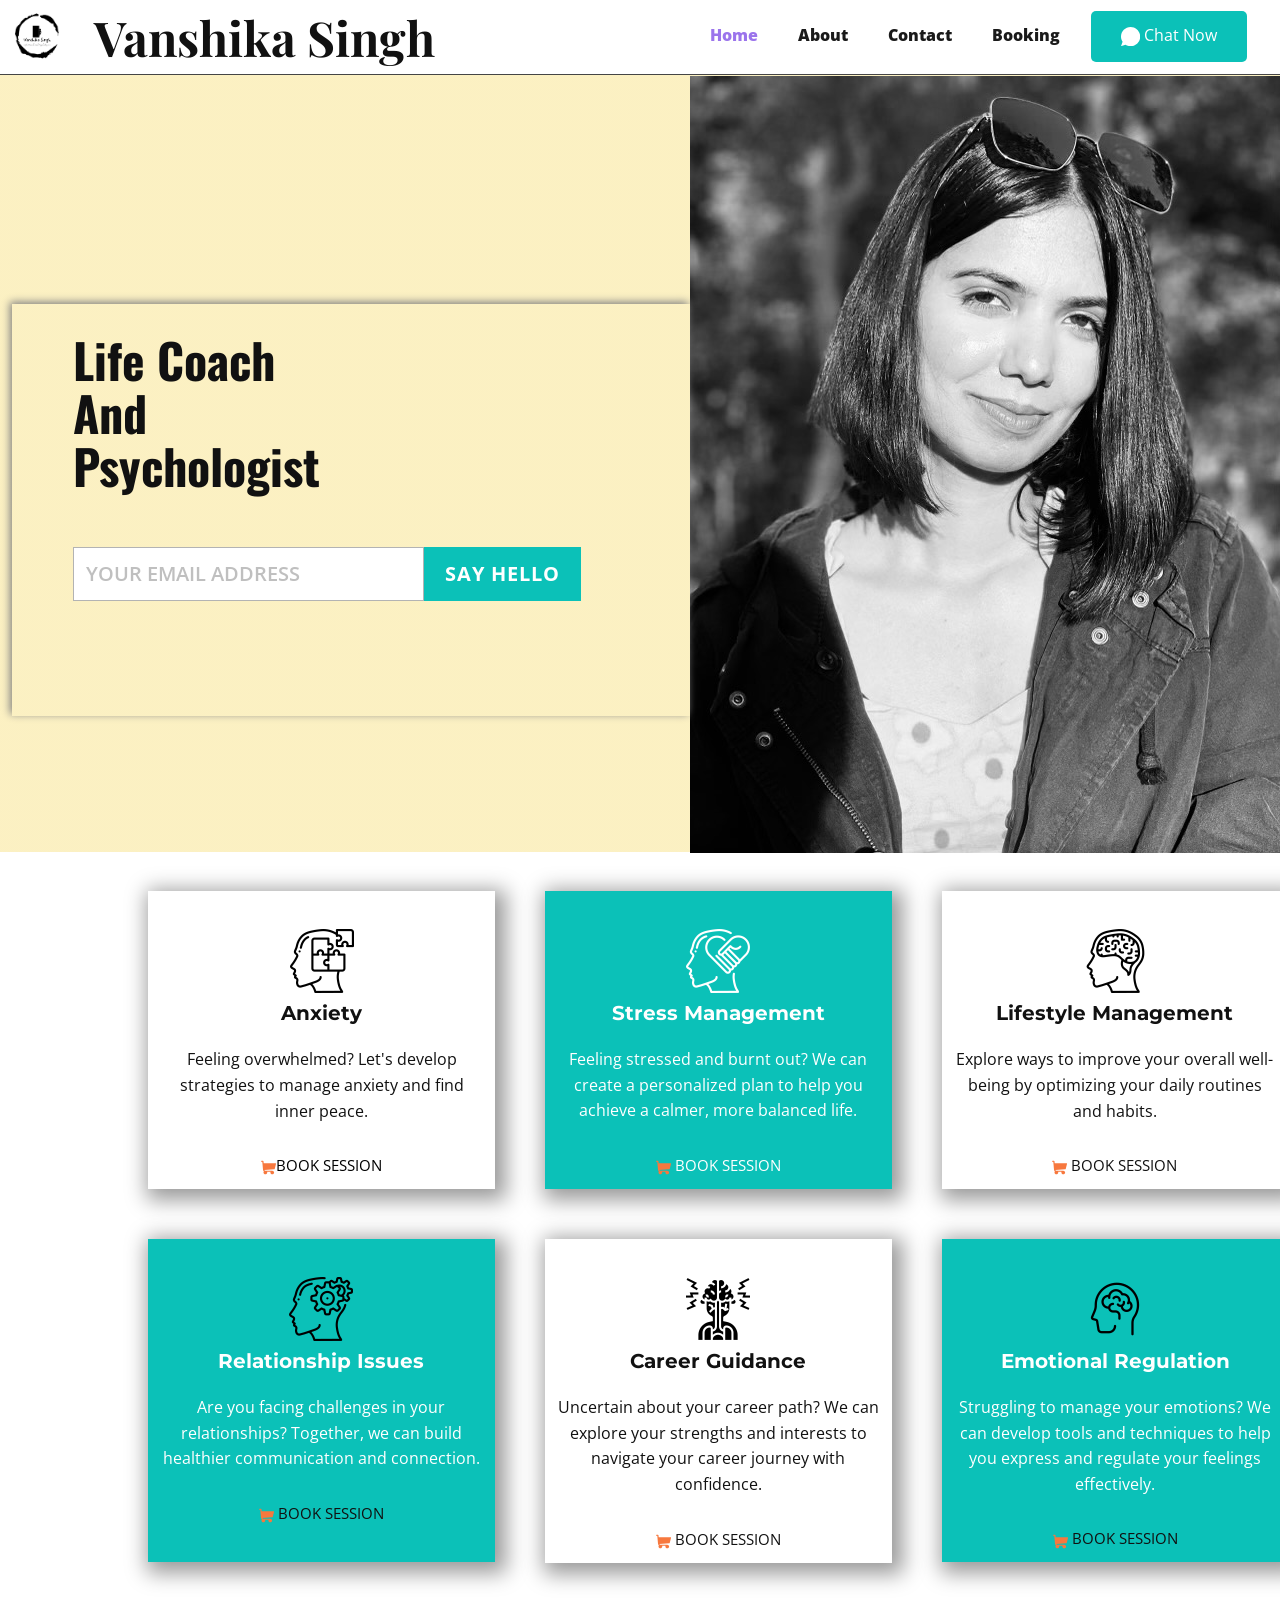
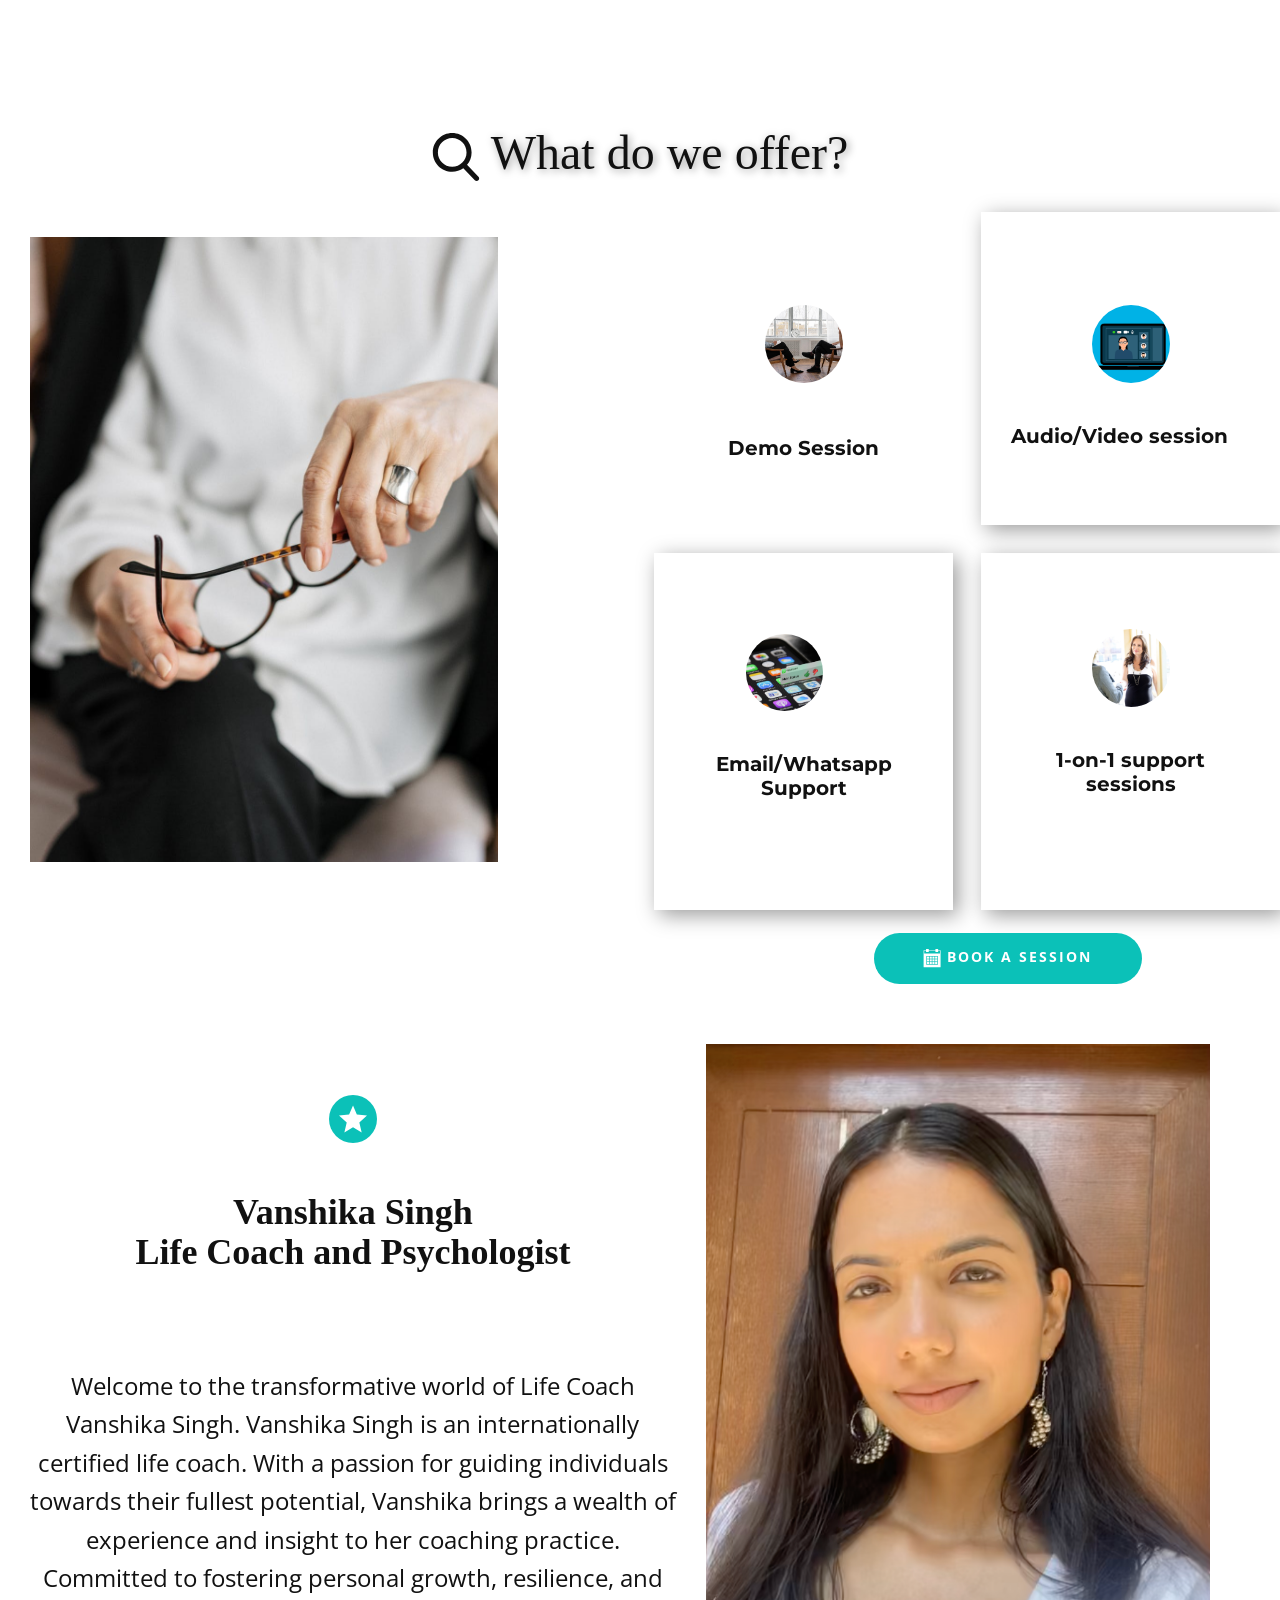
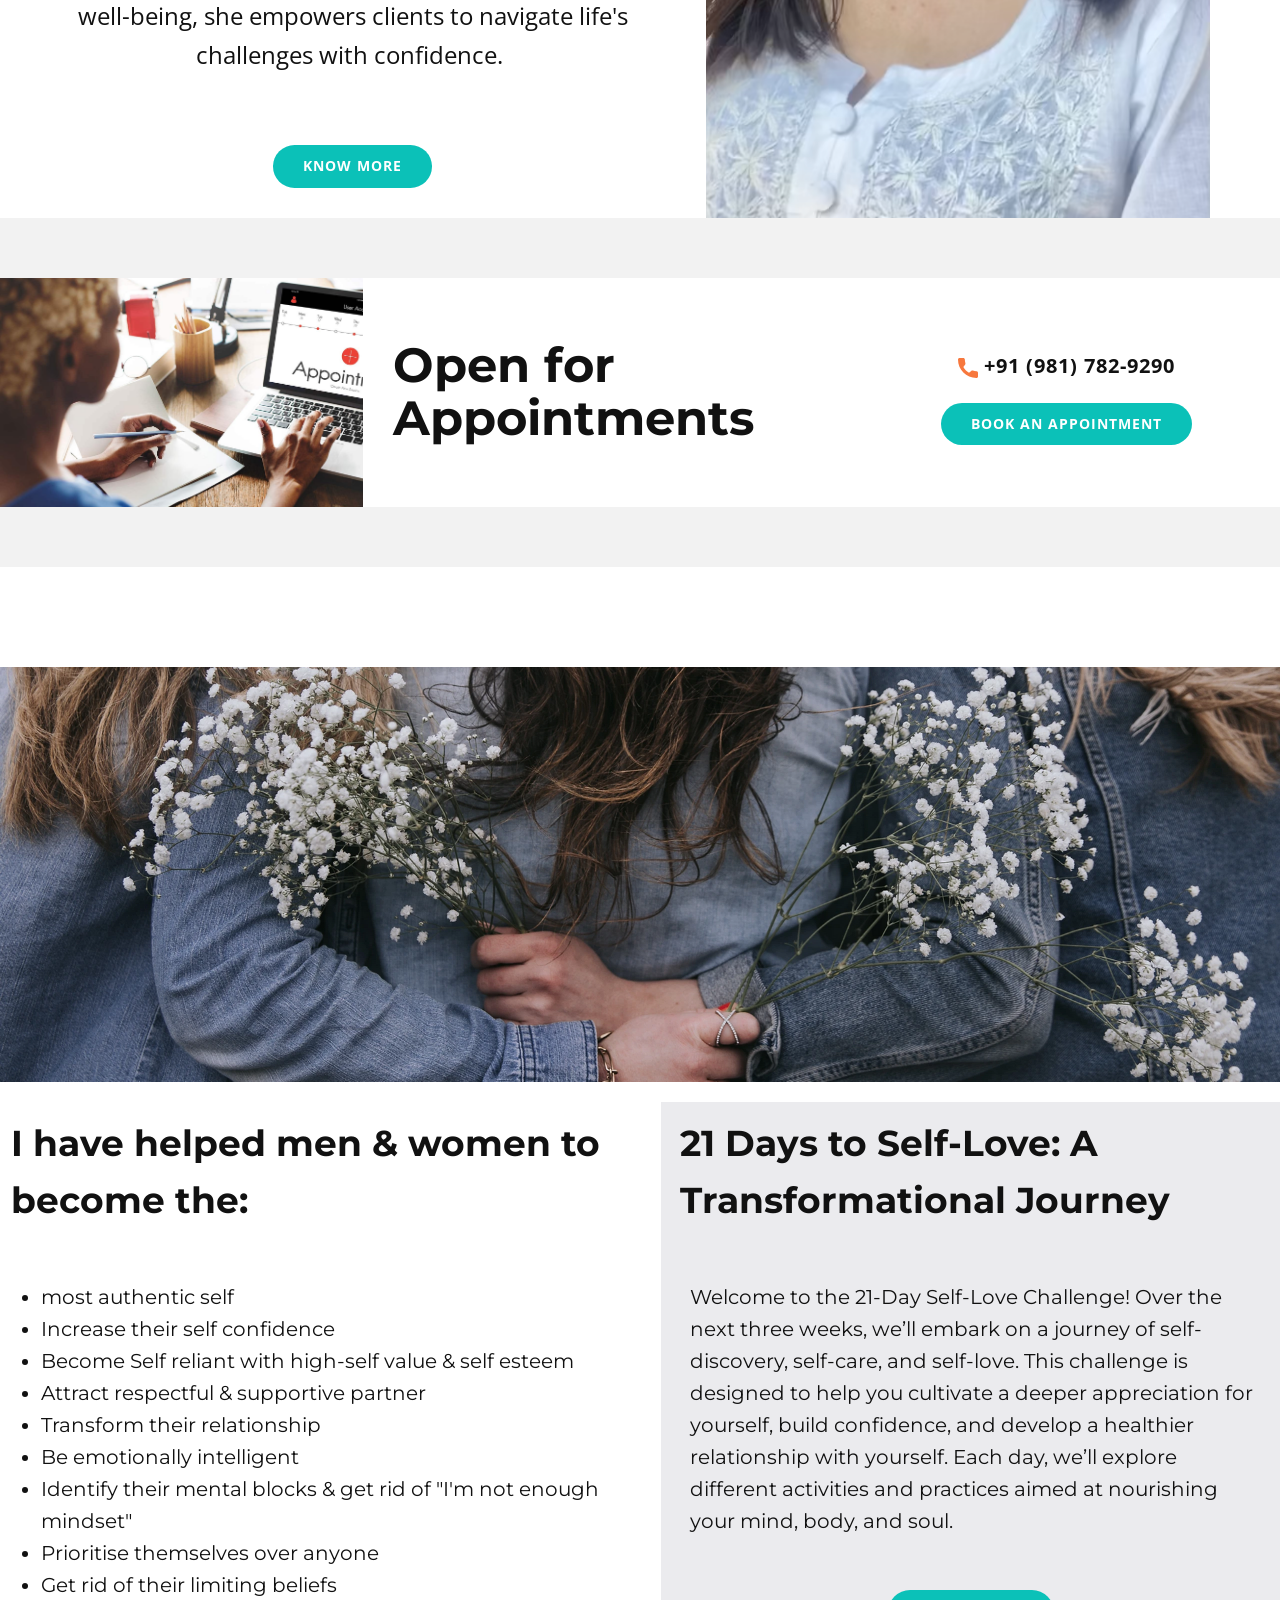
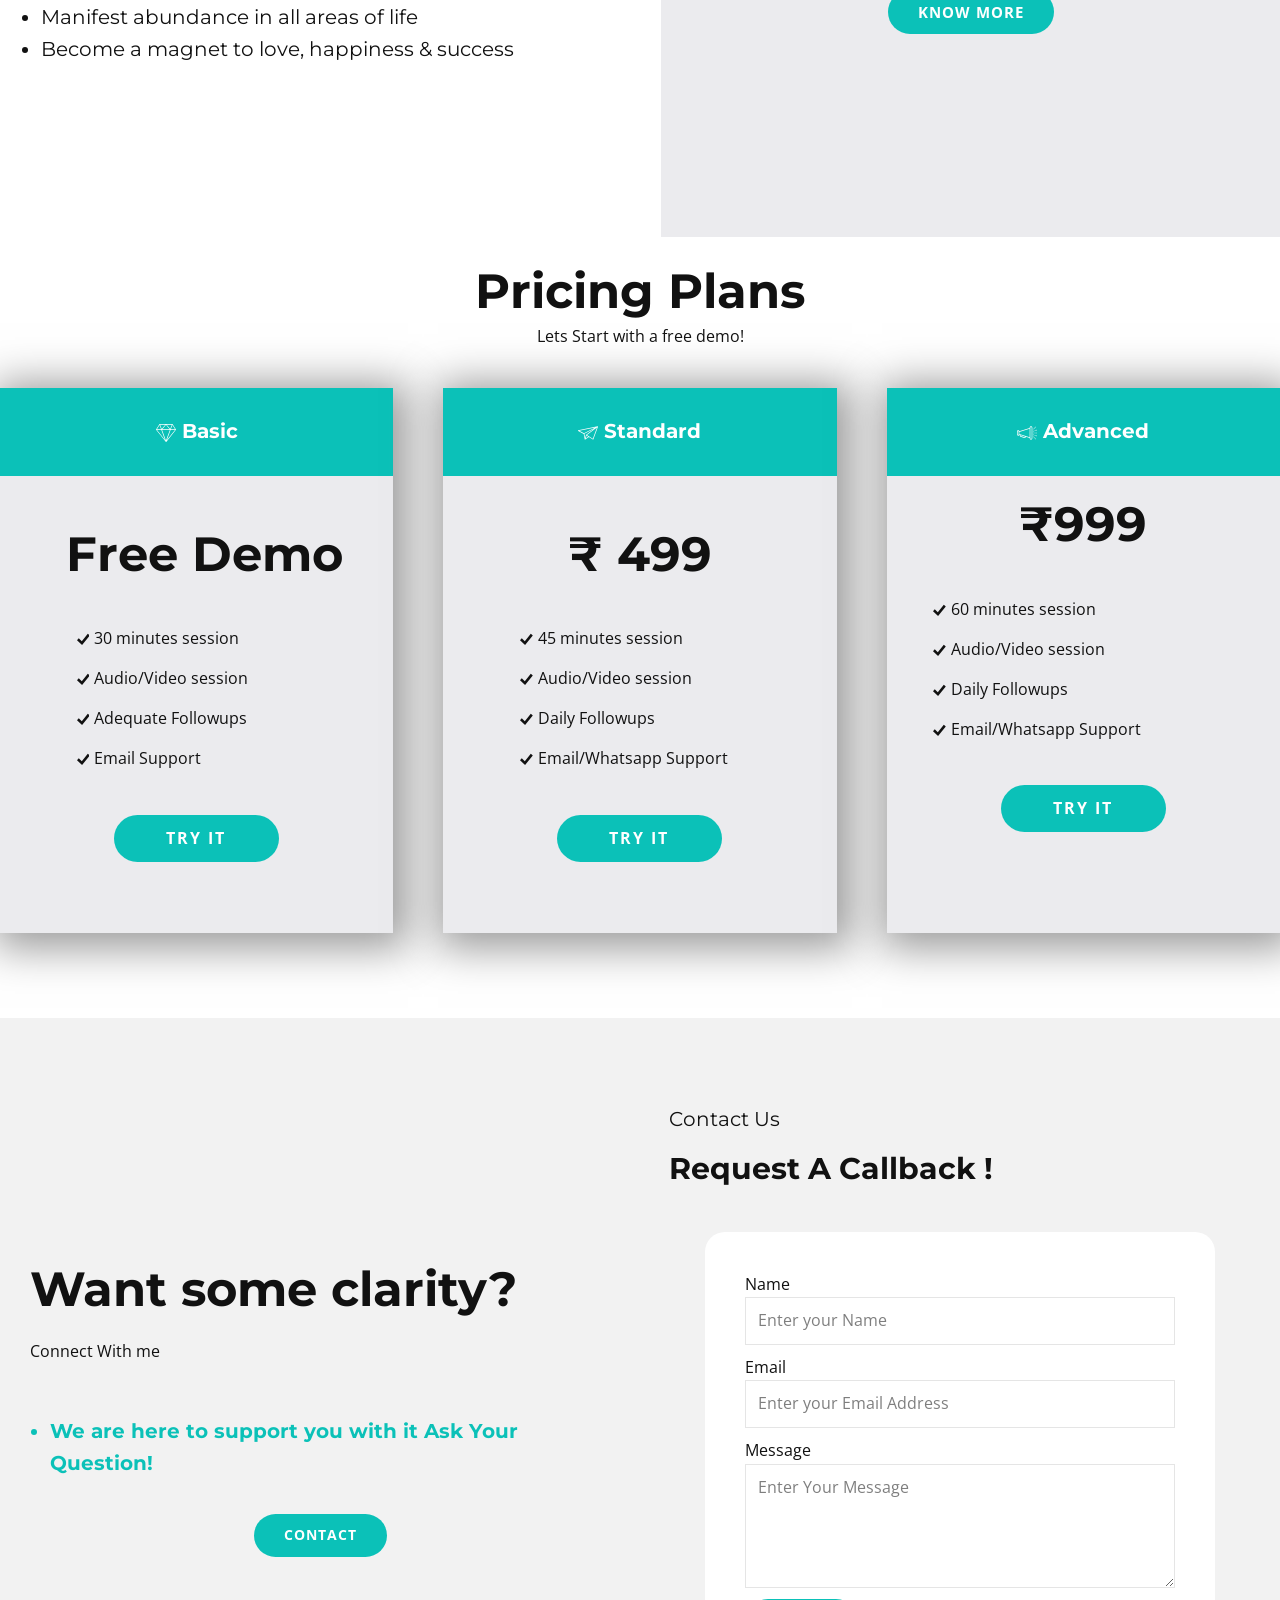
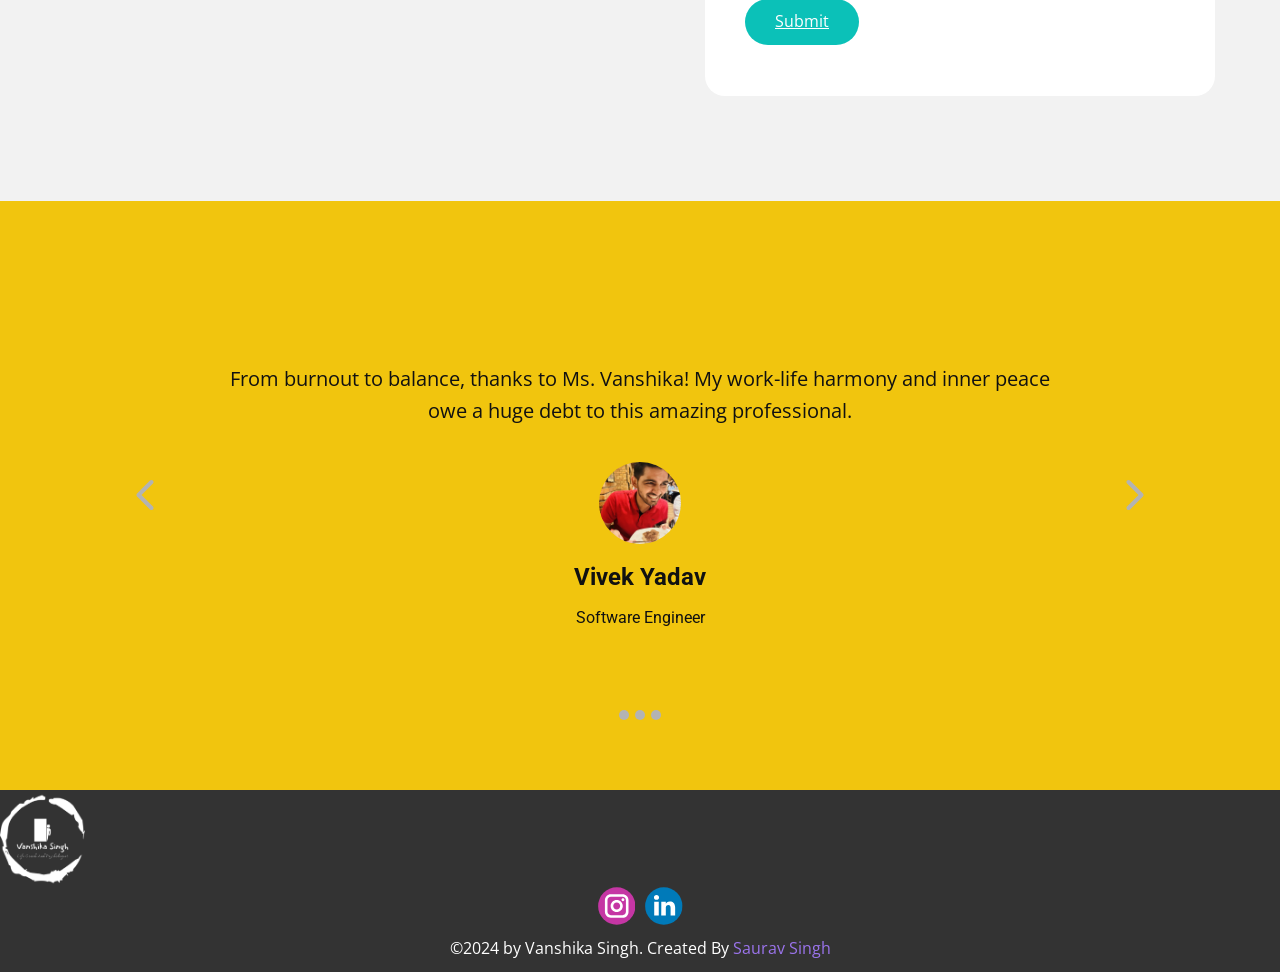
==== commit 90735e6b: "adding booking page and adjusting other minor changes" ====
--- a/index.html
+++ b/index.html
@@ -4,6 +4,12 @@
     <meta charset="utf-8">
     <meta name="keywords" content="​Psychology specialist Dr. Sara Dowson, ​Our Clinic Expert Psychologist from New York, ​Dr. Sara Dowson, ​Open for Appointments, Pricing Plans, Free, $310, $530, ​Benefits of psychological therapy">
     <meta name="description" content="">
+    <link
+    rel="icon"
+    type="image/png"
+    sizes="32x32"
+    href="./images/logo-color.png"
+  />
     <title>Home</title>
     <link rel="stylesheet" href="nicepage.css" media="screen">
 <link rel="stylesheet" href="Home.css" media="screen">
@@ -13,17 +19,6 @@
     <meta name="referrer" content="origin">
     <link id="u-theme-google-font" rel="stylesheet" href="https://fonts.googleapis.com/css?family=Roboto:100,100i,300,300i,400,400i,500,500i,700,700i,900,900i|Open+Sans:300,300i,400,400i,500,500i,600,600i,700,700i,800,800i">
     <link id="u-page-google-font" rel="stylesheet" href="https://fonts.googleapis.com/css?family=Oswald:200,300,400,500,600,700|Montserrat:100,100i,200,200i,300,300i,400,400i,500,500i,600,600i,700,700i,800,800i,900,900i|Playfair+Display:400,400i,500,500i,600,600i,700,700i,800,800i,900,900i">
-    
-    
-    
-    
-    
-    
-    
-    
-    
-    
-    
     <script type="application/ld+json">{
 		"@context": "http://schema.org",
 		"@type": "Organization",
--- a/nicepage.css
+++ b/nicepage.css
@@ -7710,26 +7710,26 @@
   position: relative;
   margin: 0 auto;
 }
-.u-xl-mode .u-sheet {
-  width: var(--theme-sheet-width-xl);
-}
-.u-xxl-mode .u-sheet {
-  width: var(--theme-sheet-width-xxl);
-}
+/*.u-xl-mode .u-sheet {*/
+/*  width: var(--theme-sheet-width-xl);*/
+/*}*/
+/*.u-xxl-mode .u-sheet {*/
+/*  width: var(--theme-sheet-width-xxl);*/
+/*}*/
 @media (min-width: 1400px) {
   .u-sheet {
     width: var(--theme-sheet-width-xxl) !important;
   }
 }
 @media (min-width: 1200px) {
-  .u-xl-mode .u-sheet {
-    width: var(--theme-sheet-width-xl) !important;
-  }
+  /*.u-xl-mode .u-sheet {*/
+  /*  width: var(--theme-sheet-width-xl) !important;*/
+  /*}*/
 }
 @media (min-width: 1200px) and (max-width: 1399px) {
-  .u-xxl-mode .u-sheet {
-    width: var(--theme-sheet-width-xl) !important;
-  }
+  /*.u-xxl-mode .u-sheet {*/
+  /*  width: var(--theme-sheet-width-xl) !important;*/
+  /*}*/
 }
 @media (min-width: 992px) and (max-width: 1199px) {
   .u-sheet {
@@ -43361,6 +43361,7 @@
   font-weight: 800;
   font-size: 1rem;
   letter-spacing: normal;
+  margin-right: 0%;
 }
 
 .u-header .u-nav-2 {
@@ -43447,8 +43448,8 @@
   .u-header .u-menu-1 {
     width: auto;
     margin-top: -36px;
-    margin-right: auto;
-    margin-left: calc(((100% - 340px) / 2) + -47px);
+    margin-right: 0%;
+    /* margin-left: calc(((100% - 340px) / 2) + -47px); */
   }
 
   .u-header .u-btn-1 {
@@ -43491,7 +43492,8 @@
   width: 85px;
   min-width: 42px;
   white-space: nowrap;
-  margin: -83px auto 0 509px;
+  margin-left: auto;
+  margin-right: auto;
 }
 
 .u-footer .u-icon-1 {
@@ -43519,7 +43521,6 @@
   .u-footer .u-social-icons-1 {
     height: 38px;
     width: 86px;
-    margin-left: 409px;
   }
 
   .u-footer .u-text-1 {
--- a/Home.css
+++ b/Home.css
@@ -3,9 +3,9 @@
 }
 
 .u-section-1 .u-image-1 {
-  width: 459px;
-  height: 679px;
-  margin: 1px -54px -1px auto;
+  /*width: 459px;*/
+  /*height: 679px;*/
+  margin: 1px 0px -1px auto;
 }
 
 @media (max-width: 1199px) {
@@ -108,7 +108,7 @@
   grid-template-columns: calc(33.3333% - 33.3333px) calc(33.3333% - 33.3333px) calc(33.3333% - 33.3333px);
   grid-gap: 50px 50px;
   width: 1140px;
-  margin: auto auto 0 0;
+  margin: auto auto 13% 13%;
 }
 
 .u-section-2 .u-list-item-1 {
@@ -469,42 +469,31 @@
 
   .u-section-2 .u-repeater-1 {
     grid-gap: 50px;
+    max-width: 87vw !important;
   }
 
   .u-section-2 .u-container-layout-3 {
-    padding-right: 801px;
     padding-bottom: 0;
-    padding-left: 58px;
   }
 
   .u-section-2 .u-container-layout-4 {
-    padding-right: 801px;
     padding-bottom: 0;
-    padding-left: 58px;
   }
 
   .u-section-2 .u-container-layout-5 {
-    padding-right: 801px;
     padding-bottom: 0;
-    padding-left: 58px;
   }
 
   .u-section-2 .u-container-layout-6 {
-    padding-right: 801px;
     padding-bottom: 0;
-    padding-left: 58px;
   }
 
   .u-section-2 .u-container-layout-7 {
-    padding-right: 801px;
     padding-bottom: 0;
-    padding-left: 58px;
   }
 
   .u-section-2 .u-container-layout-8 {
-    padding-right: 801px;
     padding-bottom: 0;
-    padding-left: 58px;
   }
 }.u-section-3 .u-sheet-1 {
   min-height: 100vh;
@@ -1635,9 +1624,9 @@
   margin: 22px auto 0;
 }
 
-.u-section-7 .u-container-layout-9 {
+/* .u-section-7 .u-container-layout-9 {
   padding: 30px 30px 0;
-}
+} */
 
 .u-section-7 .u-text-10 {
   font-size: 3rem;
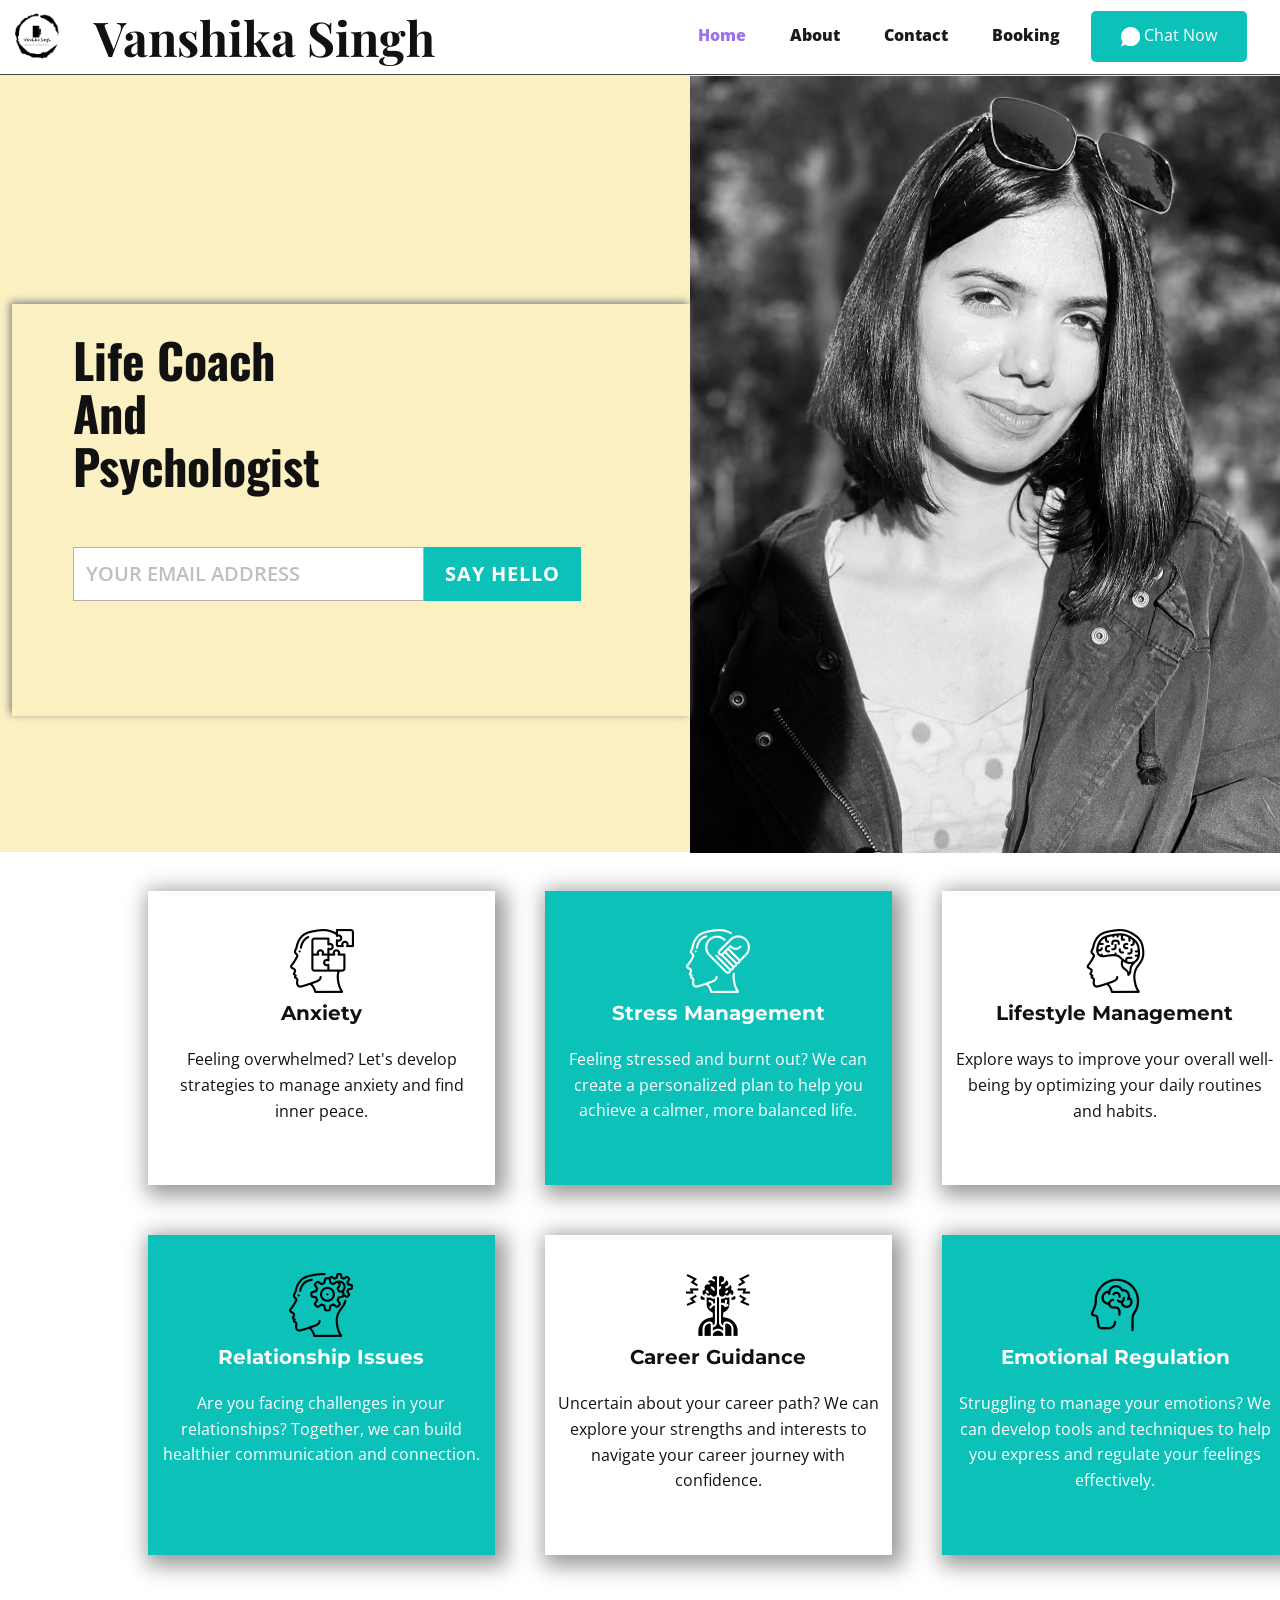
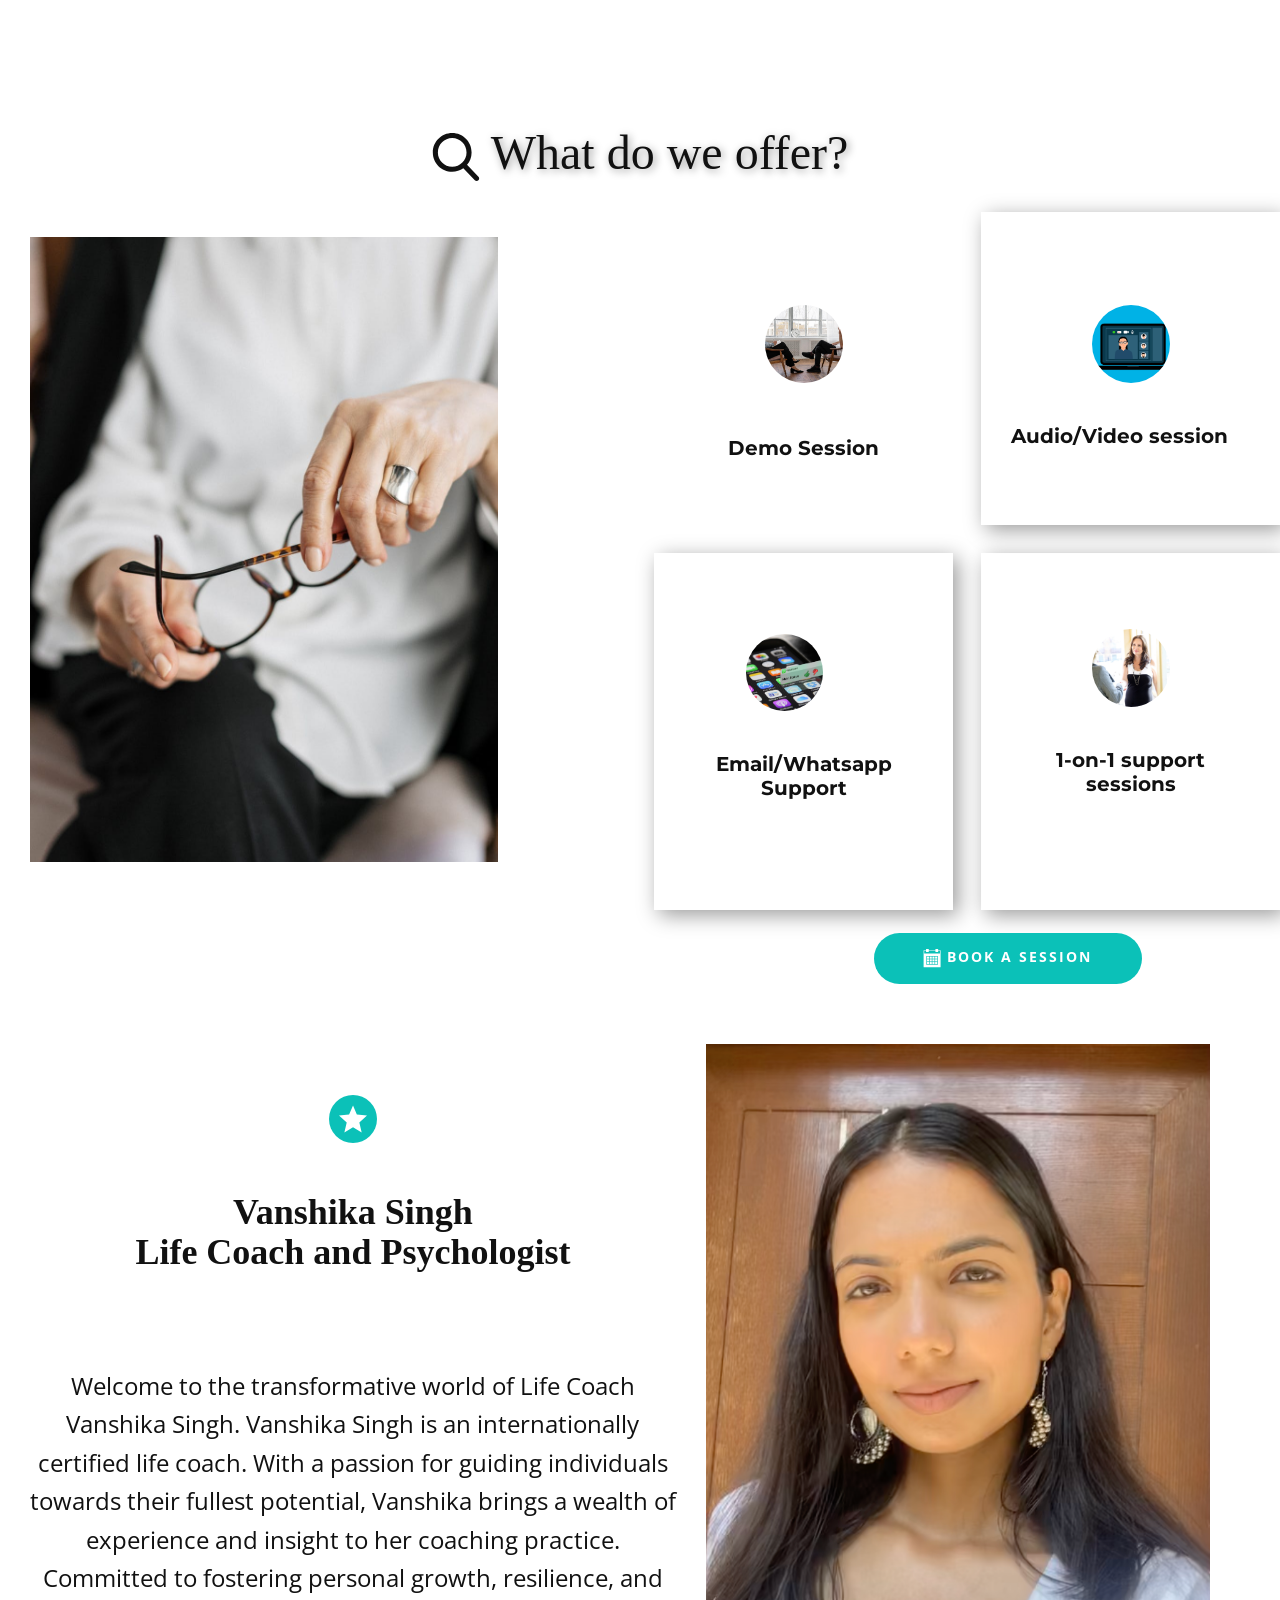
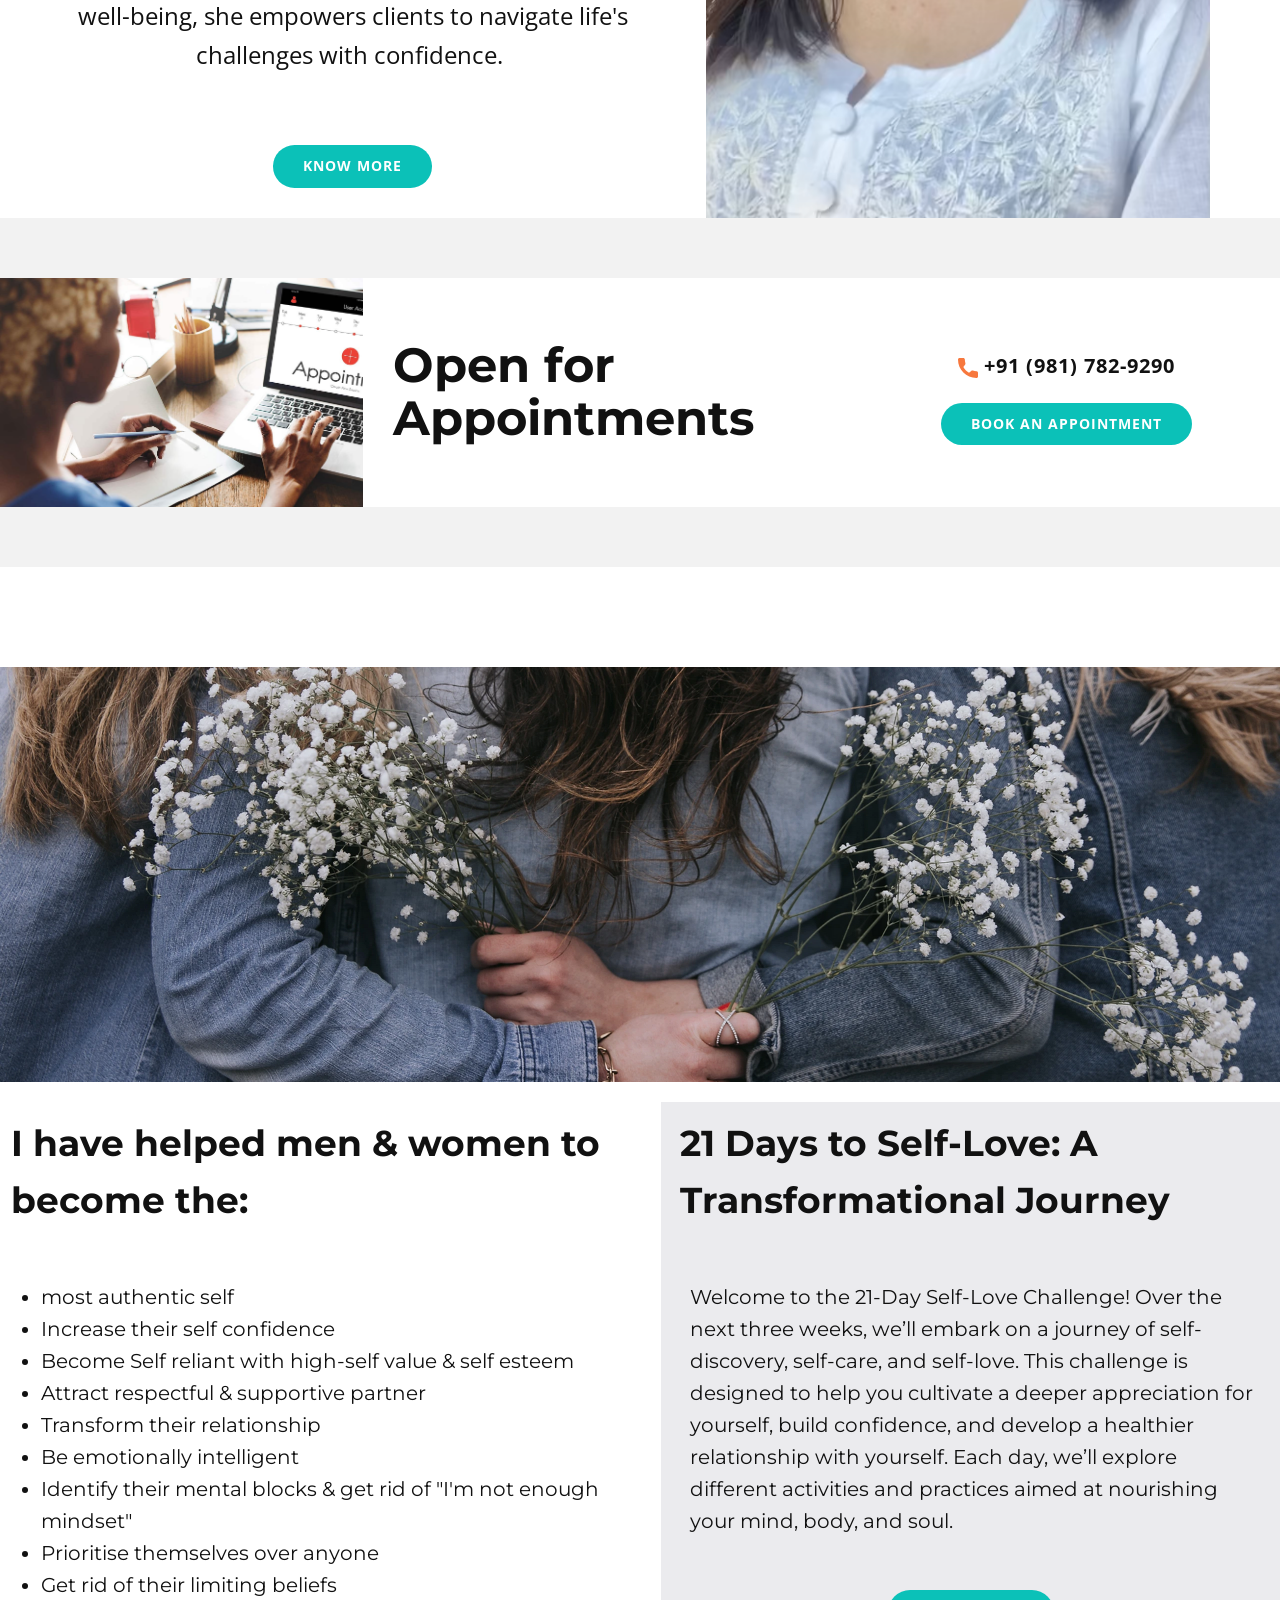
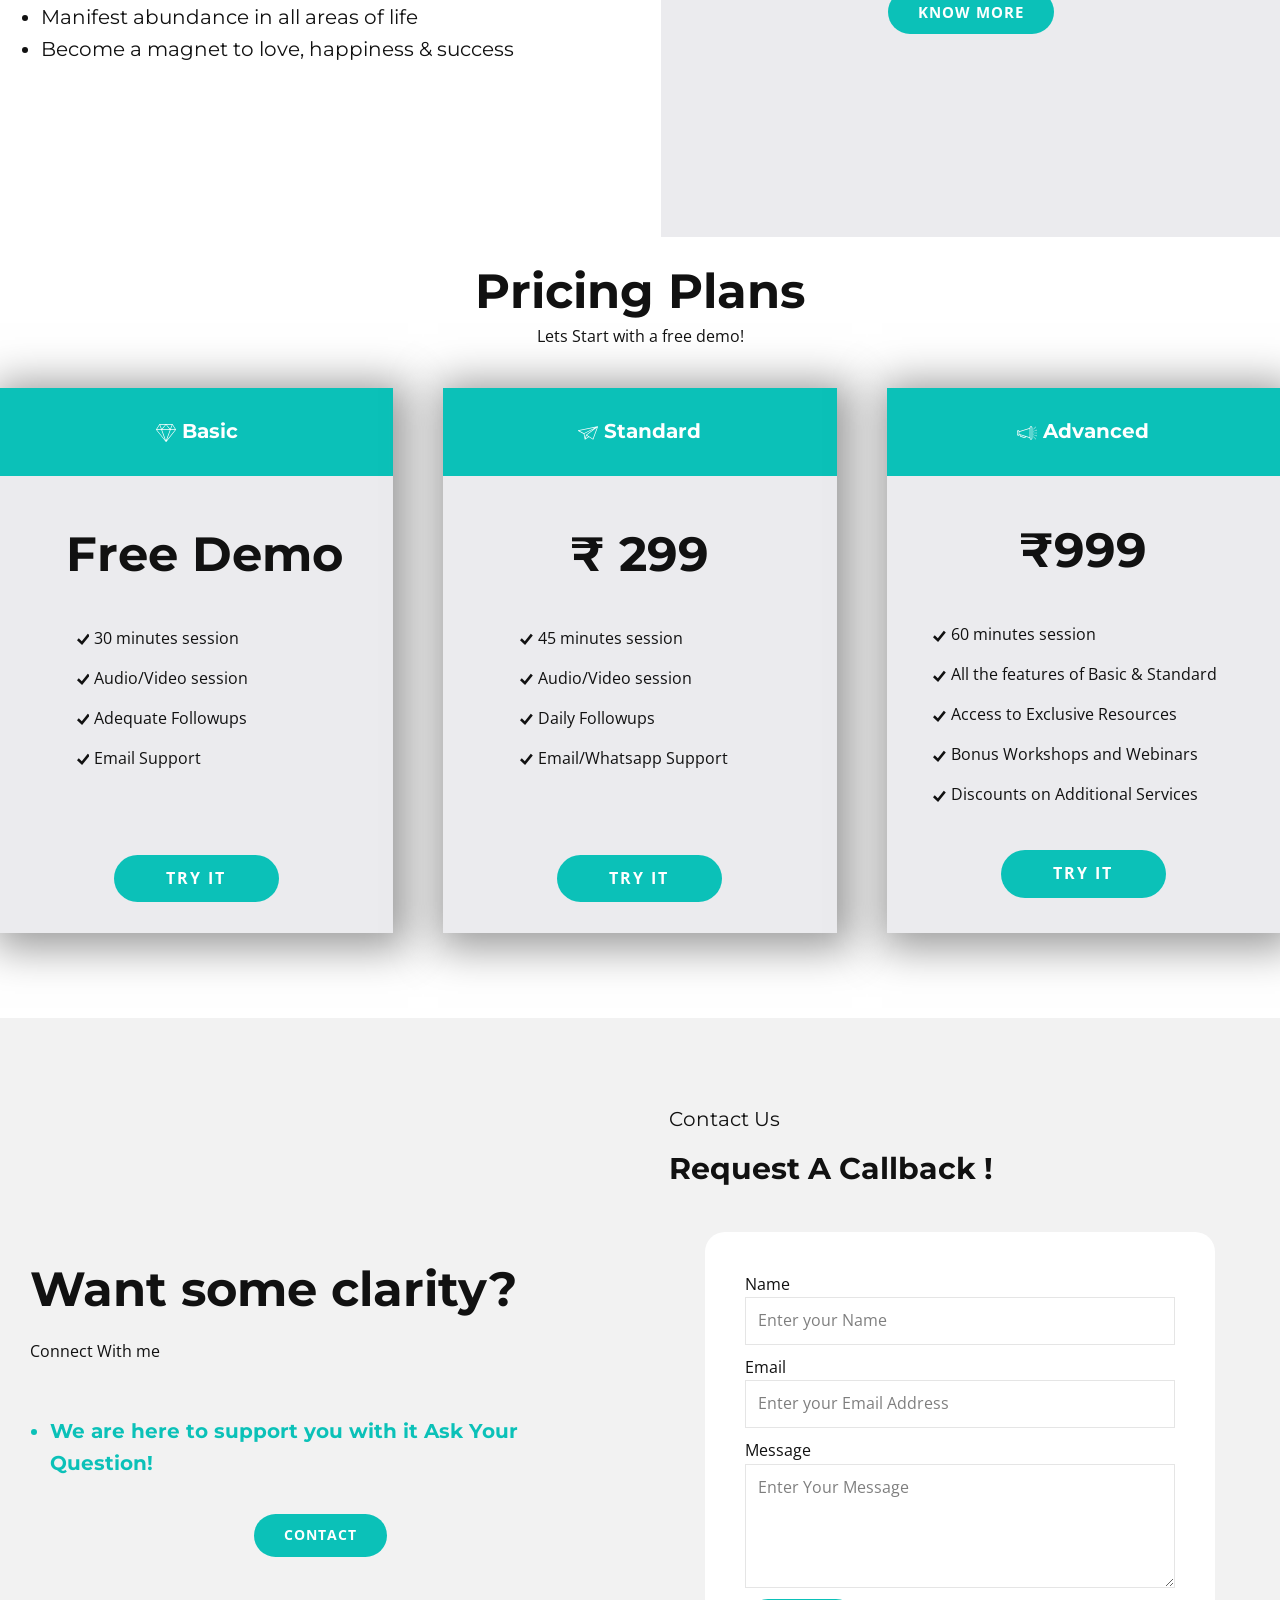
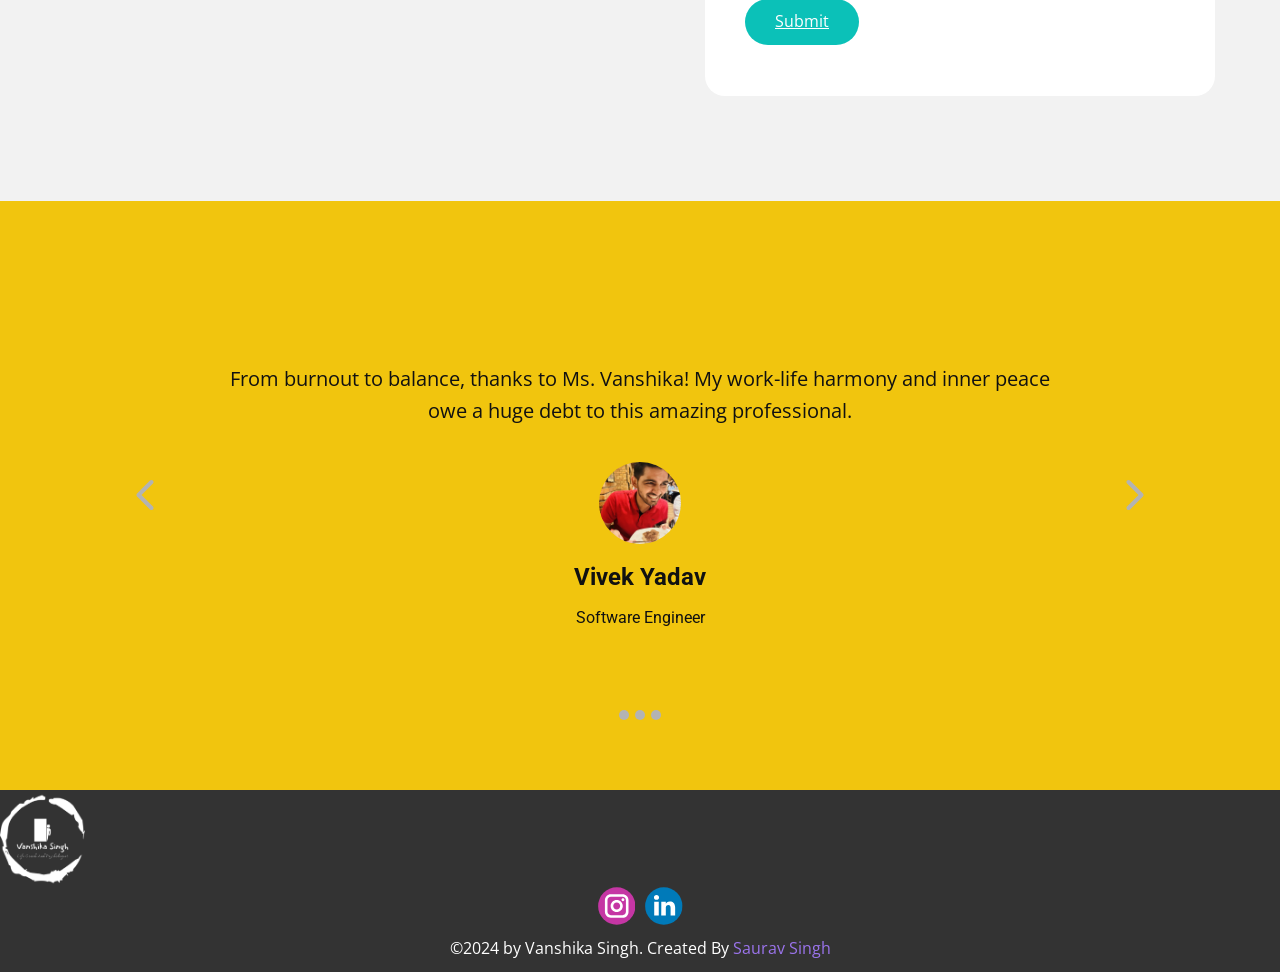
==== commit 3d807343: "making changes in the defauly index file and updating changes" ====
--- a/index.html
+++ b/index.html
@@ -1,25 +1,25 @@
 <!DOCTYPE html>
-<html style="font-size: 16px;" lang="en"><head>
-    <meta name="viewport" content="width=device-width, initial-scale=1.0">
-    <meta charset="utf-8">
-    <meta name="keywords" content="​Psychology specialist Dr. Sara Dowson, ​Our Clinic Expert Psychologist from New York, ​Dr. Sara Dowson, ​Open for Appointments, Pricing Plans, Free, $310, $530, ​Benefits of psychological therapy">
-    <meta name="description" content="">
-    <link
-    rel="icon"
-    type="image/png"
-    sizes="32x32"
-    href="./images/logo-color.png"
-  />
-    <title>Home</title>
-    <link rel="stylesheet" href="nicepage.css" media="screen">
-<link rel="stylesheet" href="Home.css" media="screen">
-    <script class="u-script" type="text/javascript" src="jquery.js" defer=""></script>
-    <script class="u-script" type="text/javascript" src="nicepage.js" defer=""></script>
-    <meta name="generator" content="Nicepage 6.9.2, nicepage.com">
-    <meta name="referrer" content="origin">
-    <link id="u-theme-google-font" rel="stylesheet" href="https://fonts.googleapis.com/css?family=Roboto:100,100i,300,300i,400,400i,500,500i,700,700i,900,900i|Open+Sans:300,300i,400,400i,500,500i,600,600i,700,700i,800,800i">
-    <link id="u-page-google-font" rel="stylesheet" href="https://fonts.googleapis.com/css?family=Oswald:200,300,400,500,600,700|Montserrat:100,100i,200,200i,300,300i,400,400i,500,500i,600,600i,700,700i,800,800i,900,900i|Playfair+Display:400,400i,500,500i,600,600i,700,700i,800,800i,900,900i">
-    <script type="application/ld+json">{
+<html style="font-size: 16px;" lang="en">
+
+<head>
+  <meta name="viewport" content="width=device-width, initial-scale=1.0">
+  <meta charset="utf-8">
+  <meta name="keywords"
+    content="​Psychology specialist Dr. Sara Dowson, ​Our Clinic Expert Psychologist from New York, ​Dr. Sara Dowson, ​Open for Appointments, Pricing Plans, Free, $310, $530, ​Benefits of psychological therapy">
+  <meta name="description" content="">
+  <link rel="icon" type="image/png" sizes="32x32" href="./images/logo-color.png" />
+  <title>Home</title>
+  <link rel="stylesheet" href="nicepage.css" media="screen">
+  <link rel="stylesheet" href="Home.css" media="screen">
+  <script class="u-script" type="text/javascript" src="jquery.js" defer=""></script>
+  <script class="u-script" type="text/javascript" src="nicepage.js" defer=""></script>
+  <meta name="generator" content="Nicepage 6.9.2, nicepage.com">
+  <meta name="referrer" content="origin">
+  <link id="u-theme-google-font" rel="stylesheet"
+    href="https://fonts.googleapis.com/css?family=Roboto:100,100i,300,300i,400,400i,500,500i,700,700i,900,900i|Open+Sans:300,300i,400,400i,500,500i,600,600i,700,700i,800,800i">
+  <link id="u-page-google-font" rel="stylesheet"
+    href="https://fonts.googleapis.com/css?family=Oswald:200,300,400,500,600,700|Montserrat:100,100i,200,200i,300,300i,400,400i,500,500i,600,600i,700,700i,800,800i,900,900i|Playfair+Display:400,400i,500,500i,600,600i,700,700i,800,800i,900,900i">
+  <script type="application/ld+json">{
 		"@context": "http://schema.org",
 		"@type": "Organization",
 		"name": "",
@@ -29,140 +29,274 @@
 				"http://linkedin.com/in/vanshika-singh-44b820205"
 		]
 }</script>
-    <meta name="theme-color" content="#9b74ec">
-    <meta property="og:title" content="Home">
-    <meta property="og:type" content="website">
-  <meta data-intl-tel-input-cdn-path="intlTelInput/"></head>
-  <body data-home-page="Home.html" data-home-page-title="Home" data-path-to-root="./" data-include-products="false" class="u-body u-xl-mode" data-lang="en"><header class="u-clearfix u-header u-sticky u-white u-header" id="sec-f943" data-animation-name="" data-animation-duration="0" data-animation-delay="0" data-animation-direction=""><a href="#" class="u-image u-logo u-image-1" data-image-width="1500" data-image-height="1500">
-        <img src="images/logo-black.png" class="u-logo-image u-logo-image-1">
-      </a><nav class="u-menu u-menu-one-level u-offcanvas u-menu-1">
-        <div class="menu-collapse" style="font-size: 1rem; letter-spacing: 0px; font-weight: 700;">
-          <a class="u-button-style u-custom-border u-custom-border-color u-custom-borders u-custom-color u-custom-effect-duration u-custom-left-right-menu-spacing u-custom-text-active-color u-custom-text-color u-custom-text-hover-color u-custom-top-bottom-menu-spacing u-nav-link" href="#">
-            <svg class="u-svg-link" viewBox="0 0 24 24"><use xmlns:xlink="http://www.w3.org/1999/xlink" xlink:href="#svg-2e85"></use></svg>
-            <svg class="u-svg-content" version="1.1" id="svg-2e85" viewBox="0 0 16 16" x="0px" y="0px" xmlns:xlink="http://www.w3.org/1999/xlink" xmlns="http://www.w3.org/2000/svg"><g><rect y="1" width="16" height="2"></rect><rect y="7" width="16" height="2"></rect><rect y="13" width="16" height="2"></rect>
-</g></svg>
-          </a>
+  <meta name="theme-color" content="#9b74ec">
+  <meta property="og:title" content="Home">
+  <meta property="og:type" content="website">
+  <meta data-intl-tel-input-cdn-path="intlTelInput/">
+</head>
+
+<body data-home-page="Home.html" data-home-page-title="Home" data-path-to-root="./" data-include-products="false"
+  class="u-body u-xl-mode" data-lang="en">
+  <header class="u-clearfix u-header u-sticky u-white u-header" id="sec-f943" data-animation-name=""
+    data-animation-duration="0" data-animation-delay="0" data-animation-direction=""><a href="#"
+      class="u-image u-logo u-image-1" data-image-width="1500" data-image-height="1500">
+      <img src="images/logo-black.png" class="u-logo-image u-logo-image-1">
+    </a>
+    <nav class="u-menu u-menu-one-level u-offcanvas u-menu-1">
+      <div class="menu-collapse" style="font-size: 1rem; letter-spacing: 0px; font-weight: 700;">
+        <a class="u-button-style u-custom-border u-custom-border-color u-custom-borders u-custom-color u-custom-effect-duration u-custom-left-right-menu-spacing u-custom-text-active-color u-custom-text-color u-custom-text-hover-color u-custom-top-bottom-menu-spacing u-nav-link"
+          href="#">
+          <svg class="u-svg-link" viewBox="0 0 24 24">
+            <use xmlns:xlink="http://www.w3.org/1999/xlink" xlink:href="#svg-2e85"></use>
+          </svg>
+          <svg class="u-svg-content" version="1.1" id="svg-2e85" viewBox="0 0 16 16" x="0px" y="0px"
+            xmlns:xlink="http://www.w3.org/1999/xlink" xmlns="http://www.w3.org/2000/svg">
+            <g>
+              <rect y="1" width="16" height="2"></rect>
+              <rect y="7" width="16" height="2"></rect>
+              <rect y="13" width="16" height="2"></rect>
+            </g>
+          </svg>
+        </a>
+      </div>
+      <div class="u-custom-menu u-nav-container">
+        <ul class="u-nav u-spacing-20 u-unstyled u-nav-1">
+          <li class="u-nav-item"><a
+              class="u-border-no-bottom u-border-no-left u-border-no-right u-border-no-top u-button-style u-nav-link u-text-active-palette-1-base u-text-grey-90 u-text-hover-palette-2-base"
+              href="Home.html" style="padding: 10px;">Home</a>
+          </li>
+          <li class="u-nav-item"><a
+              class="u-border-no-bottom u-border-no-left u-border-no-right u-border-no-top u-button-style u-nav-link u-text-active-palette-1-base u-text-grey-90 u-text-hover-palette-2-base"
+              href="About.html" style="padding: 10px;">About</a>
+          </li>
+          <li class="u-nav-item"><a
+              class="u-border-no-bottom u-border-no-left u-border-no-right u-border-no-top u-button-style u-nav-link u-text-active-palette-1-base u-text-grey-90 u-text-hover-palette-2-base"
+              href="Contact.html" style="padding: 10px;">Contact</a>
+          </li>
+          <li class="u-nav-item"><a
+              class="u-border-no-bottom u-border-no-left u-border-no-right u-border-no-top u-button-style u-nav-link u-text-active-palette-1-base u-text-grey-90 u-text-hover-palette-2-base"
+              href="Booking.html" style="padding: 10px;">Booking</a>
+          </li>
+        </ul>
+      </div>
+      <div class="u-custom-menu u-nav-container-collapse">
+        <div class="u-black u-container-style u-inner-container-layout u-opacity u-opacity-95 u-sidenav">
+          <div class="u-inner-container-layout u-sidenav-overflow">
+            <div class="u-menu-close"></div>
+            <ul class="u-align-center u-nav u-popupmenu-items u-unstyled u-nav-2">
+              <li class="u-nav-item"><a class="u-button-style u-nav-link" href="Home.html">Home</a>
+              </li>
+              <li class="u-nav-item"><a class="u-button-style u-nav-link" href="About.html">About</a>
+              </li>
+              <li class="u-nav-item"><a class="u-button-style u-nav-link" href="Contact.html">Contact</a>
+              </li>
+              <li class="u-nav-item"><a class="u-button-style u-nav-link" href="Booking.html">Booking</a>
+              </li>
+            </ul>
+          </div>
         </div>
-        <div class="u-custom-menu u-nav-container">
-          <ul class="u-nav u-spacing-20 u-unstyled u-nav-1"><li class="u-nav-item"><a class="u-border-no-bottom u-border-no-left u-border-no-right u-border-no-top u-button-style u-nav-link u-text-active-palette-1-base u-text-grey-90 u-text-hover-palette-2-base" href="Home.html" style="padding: 10px;">Home</a>
-</li><li class="u-nav-item"><a class="u-border-no-bottom u-border-no-left u-border-no-right u-border-no-top u-button-style u-nav-link u-text-active-palette-1-base u-text-grey-90 u-text-hover-palette-2-base" href="About.html" style="padding: 10px;">About</a>
-</li><li class="u-nav-item"><a class="u-border-no-bottom u-border-no-left u-border-no-right u-border-no-top u-button-style u-nav-link u-text-active-palette-1-base u-text-grey-90 u-text-hover-palette-2-base" href="Contact.html" style="padding: 10px;">Contact</a>
-</li><li class="u-nav-item"><a class="u-border-no-bottom u-border-no-left u-border-no-right u-border-no-top u-button-style u-nav-link u-text-active-palette-1-base u-text-grey-90 u-text-hover-palette-2-base" href="Booking.html" style="padding: 10px;">Booking</a>
-</li></ul>
-        </div>
-        <div class="u-custom-menu u-nav-container-collapse">
-          <div class="u-black u-container-style u-inner-container-layout u-opacity u-opacity-95 u-sidenav">
-            <div class="u-inner-container-layout u-sidenav-overflow">
-              <div class="u-menu-close"></div>
-              <ul class="u-align-center u-nav u-popupmenu-items u-unstyled u-nav-2"><li class="u-nav-item"><a class="u-button-style u-nav-link" href="Home.html">Home</a>
-</li><li class="u-nav-item"><a class="u-button-style u-nav-link" href="About.html">About</a>
-</li><li class="u-nav-item"><a class="u-button-style u-nav-link" href="Contact.html">Contact</a>
-</li><li class="u-nav-item"><a class="u-button-style u-nav-link" href="Booking.html">Booking</a>
-</li></ul>
-            </div>
-          </div>
-          <div class="u-black u-menu-overlay u-opacity u-opacity-70"></div>
-        </div>
-      </nav><a href="https://www.wame.pro/1ht0c3" class="u-align-center u-border-none u-btn u-btn-round u-button-style u-custom-color-5 u-radius u-text-body-alt-color u-text-hover-palette-2-base u-btn-1" target="_blank"><span class="u-icon u-icon-1"><svg xmlns="http://www.w3.org/2000/svg" xmlns:xlink="http://www.w3.org/1999/xlink" version="1.1" xml:space="preserve" class="u-svg-content" viewBox="0 0 512 512" x="0px" y="0px" style="width: 1em; height: 1em;"><path style="fill:currentColor;" d="M256,0C114.617,0,0,114.617,0,256c0,52.03,15.563,100.414,42.231,140.818L0,512l119.128-39.706  C158.72,497.399,205.639,512,256,512c141.383,0,256-114.617,256-256S397.383,0,256,0z"></path><path style="fill:#FFFFFF;" d="M397.233,335.078V377.6c0.062,15.66-12.606,28.398-28.292,28.469c-0.892,0-1.783-0.035-2.675-0.115  c-43.705-4.74-85.689-19.641-122.571-43.52c-34.313-21.76-63.409-50.803-85.222-85.054c-24.002-36.979-38.938-79.086-43.599-122.898  c-1.412-15.59,10.108-29.378,25.732-30.791c0.847-0.062,1.686-0.106,2.534-0.106h42.611c14.257-0.141,26.412,10.293,28.407,24.382  c1.801,13.612,5.138,26.968,9.94,39.83c3.902,10.364,1.404,22.042-6.391,29.908l-18.035,17.999  c20.215,35.487,49.664,64.874,85.221,85.054l18.035-17.999c7.883-7.786,19.588-10.275,29.97-6.382  c12.888,4.802,26.271,8.13,39.91,9.922C387.09,308.312,397.594,320.689,397.233,335.078z"></path></svg></span>&nbsp;Chat Now
-      </a><h3 class="u-align-center u-custom-font u-font-playfair-display u-headline u-text u-text-body-color u-text-default u-text-1">
-        <a href="/">Vanshika Singh</a>
-      </h3><div class="u-align-center u-border-1 u-border-grey-dark-1 u-expanded-width u-line u-line-horizontal u-line-1"></div></header>
-    <section class="u-clearfix u-shading u-uploaded-video u-video u-section-1" id="sec-7c9b">
-      <div class="u-absolute-hcenter u-background-video u-expanded u-video-contain" style="">
-        <div class="embed-responsive">
-          <video class="embed-responsive-item" data-autoplay="1" loop="" muted="1" autoplay="autoplay" playsinline="">
-            <source src="files/less.mp4" type="video/mp4">
-            <p>Your browser does not support HTML5 video.</p>
-          </video>
-        </div>
-        <div class="u-video-shading" style="background-image: linear-gradient(0deg, rgba(241,197,14,0.25), rgba(241,197,14,0.25));"></div>
+        <div class="u-black u-menu-overlay u-opacity u-opacity-70"></div>
       </div>
-      <div class="u-clearfix u-sheet u-sheet-1">
-        <img class="u-image u-image-default u-image-1" src="images/IMG_2187.jpeg" alt="" data-image-width="590" data-image-height="777">
+    </nav><a href="https://www.wame.pro/1ht0c3"
+      class="u-align-center u-border-none u-btn u-btn-round u-button-style u-custom-color-5 u-radius u-text-body-alt-color u-text-hover-palette-2-base u-btn-1"
+      target="_blank"><span class="u-icon u-icon-1"><svg xmlns="http://www.w3.org/2000/svg"
+          xmlns:xlink="http://www.w3.org/1999/xlink" version="1.1" xml:space="preserve" class="u-svg-content"
+          viewBox="0 0 512 512" x="0px" y="0px" style="width: 1em; height: 1em;">
+          <path style="fill:currentColor;"
+            d="M256,0C114.617,0,0,114.617,0,256c0,52.03,15.563,100.414,42.231,140.818L0,512l119.128-39.706  C158.72,497.399,205.639,512,256,512c141.383,0,256-114.617,256-256S397.383,0,256,0z">
+          </path>
+          <path style="fill:#FFFFFF;"
+            d="M397.233,335.078V377.6c0.062,15.66-12.606,28.398-28.292,28.469c-0.892,0-1.783-0.035-2.675-0.115  c-43.705-4.74-85.689-19.641-122.571-43.52c-34.313-21.76-63.409-50.803-85.222-85.054c-24.002-36.979-38.938-79.086-43.599-122.898  c-1.412-15.59,10.108-29.378,25.732-30.791c0.847-0.062,1.686-0.106,2.534-0.106h42.611c14.257-0.141,26.412,10.293,28.407,24.382  c1.801,13.612,5.138,26.968,9.94,39.83c3.902,10.364,1.404,22.042-6.391,29.908l-18.035,17.999  c20.215,35.487,49.664,64.874,85.221,85.054l18.035-17.999c7.883-7.786,19.588-10.275,29.97-6.382  c12.888,4.802,26.271,8.13,39.91,9.922C387.09,308.312,397.594,320.689,397.233,335.078z">
+          </path>
+        </svg></span>&nbsp;Chat Now
+    </a>
+    <h3
+      class="u-align-center u-custom-font u-font-playfair-display u-headline u-text u-text-body-color u-text-default u-text-1">
+      <a href="/">Vanshika Singh</a>
+    </h3>
+    <div class="u-align-center u-border-1 u-border-grey-dark-1 u-expanded-width u-line u-line-horizontal u-line-1">
+    </div>
+  </header>
+  <section class="u-clearfix u-shading u-uploaded-video u-video u-section-1" id="sec-7c9b">
+    <div class="u-absolute-hcenter u-background-video u-expanded u-video-contain" style="">
+      <div class="embed-responsive">
+        <video class="embed-responsive-item" data-autoplay="1" loop="" muted="1" autoplay="autoplay" playsinline="">
+          <source src="files/less.mp4" type="video/mp4">
+          <p>Your browser does not support HTML5 video.</p>
+        </video>
       </div>
-    </section>
-    <section class="u-clearfix u-section-2" id="sec-a3ca">
-      <div class="u-clearfix u-sheet u-sheet-1">
-        <div class="custom-expanded data-layout-selected u-clearfix u-gutter-18 u-layout-wrap u-layout-wrap-1">
-          <div class="u-gutter-0 u-layout">
-            <div class="u-layout-row">
-              <div class="u-size-NaN">
-                <div class="u-layout-row">
-                  <div class="u-align-left u-container-style u-layout-cell u-left-cell u-size-60 u-layout-cell-1" src="">
-                    <div class="u-container-layout u-container-layout-1" src="">
-                      <div class="custom-expanded u-container-style u-group u-shape-rectangle u-group-1">
-                        <div class="u-container-layout u-container-layout-2">
-                          <h2 class="u-custom-font u-font-oswald u-text u-text-1"> Life Coach&nbsp;<br>And&nbsp;<br>Psychologist<br>
-                            <span style="font-weight: 700;"></span>
-                          </h2>
-                          <div class="u-form u-form-1">
-                            <form action="https://forms.nicepagesrv.com/v2/form/process" class="u-clearfix u-form-horizontal u-form-spacing-0 u-inner-form" style="padding: 0px;" source="email" name="form-1">
-                              <div class="u-form-email u-form-group u-label-none u-form-group-1">
-                                <label for="text-ccc1" class="u-label u-label-1">Input</label>
-                                <input type="email" id="text-ccc1" name="text@text" class="u-input u-input-rectangle u-text-grey-50 u-input-1" placeholder="Your Email Address" required="required">
-                              </div>
-                              <div class="u-align-left u-form-group u-form-submit u-label-none">
-                                <input type="submit" value="submit" class="u-form-control-hidden">
-                                <a href="#" class="u-border-1 u-border-custom-color-5 u-btn u-btn-submit u-button-style u-custom-color-5 u-btn-1">say hello<br>
-                                </a>
-                              </div>
-                              <div class="u-form-send-message u-form-send-success"> Thank you! Your message has been sent. </div>
-                              <div class="u-form-send-error u-form-send-message"> Unable to send your message. Please fix errors then try again. </div>
-                              <input type="hidden" value="" name="recaptchaResponse">
-                              <input type="hidden" name="formServices" value="0ba3c40d-276e-187b-0cdf-98811032935e">
-                            </form>
-                          </div>
-                        </div>
-                      </div>
-                      <div class="custom-expanded u-align-left-xs u-layout-grid u-list u-valign-bottom u-list-1">
-                        <div class="u-align-left u-repeater u-repeater-1">
-                          <div class="u-align-center u-container-style u-custom-item u-list-item u-repeater-item u-shape-rectangle u-list-item-1">
-                            <div class="u-container-layout u-similar-container u-container-layout-3"><span class="u-custom-item u-file-icon u-icon u-icon-1"><img src="images/1491171.png" alt=""></span>
-                              <h5 class="u-custom-font u-font-montserrat u-text u-text-2"> Anxiety</h5>
-                              <p class="u-text u-text-3"> Feeling overwhelmed? Let's develop strategies to manage anxiety and find inner peace.</p>
-                              <a href="https://forms.gle/Fo1bxZFcmVL5HVBe6" class="u-active-none u-btn u-button-style u-custom-item u-hover-none u-none u-text-black u-text-hover-palette-2-light-2 u-btn-2" target="_blank"><span class="u-icon u-text-palette-2-base"><svg class="u-svg-content" viewBox="0 0 511.334 511.334" style="width: 1em; height: 1em;"><path d="m506.887 114.74c-3.979-5.097-10.086-8.076-16.553-8.076h-399.808l-5.943-66.207c-.972-10.827-10.046-19.123-20.916-19.123h-42.667c-11.598 0-21 9.402-21 21s9.402 21 21 21h23.468l23.018 256.439c.005.302-.01.599.007.903.047.806.152 1.594.286 2.37l.842 9.376c.016.177.034.354.055.529 2.552 22.11 13.851 41.267 30.19 54.21-8.466 10.812-13.532 24.407-13.532 39.172 0 35.106 28.561 63.667 63.666 63.667 35.106 0 63.667-28.561 63.667-63.667 0-7.605-1.345-14.9-3.801-21.667h114.936c-2.457 6.767-3.801 14.062-3.801 21.667 0 35.106 28.561 63.667 63.667 63.667s63.667-28.561 63.667-63.667-28.561-63.667-63.667-63.667h-234.526c-15.952 0-29.853-9.624-35.853-23.646l335.608-19.724c9.162-.538 16.914-6.966 19.141-15.87l42.67-170.67c1.567-6.272.158-12.918-3.821-18.016z"></path></svg></span>Book Session
+      <div class="u-video-shading"
+        style="background-image: linear-gradient(0deg, rgba(241,197,14,0.25), rgba(241,197,14,0.25));"></div>
+    </div>
+    <div class="u-clearfix u-sheet u-sheet-1">
+      <img class="u-image u-image-default u-image-1" src="images/IMG_2187.jpeg" alt="" data-image-width="590"
+        data-image-height="777">
+    </div>
+  </section>
+  <section class="u-clearfix u-section-2" id="sec-a3ca">
+    <div class="u-clearfix u-sheet u-sheet-1">
+      <div class="custom-expanded data-layout-selected u-clearfix u-gutter-18 u-layout-wrap u-layout-wrap-1">
+        <div class="u-gutter-0 u-layout">
+          <div class="u-layout-row">
+            <div class="u-size-NaN">
+              <div class="u-layout-row">
+                <div class="u-align-left u-container-style u-layout-cell u-left-cell u-size-60 u-layout-cell-1" src="">
+                  <div class="u-container-layout u-container-layout-1" src="">
+                    <div class="custom-expanded u-container-style u-group u-shape-rectangle u-group-1">
+                      <div class="u-container-layout u-container-layout-2">
+                        <h2 class="u-custom-font u-font-oswald u-text u-text-1"> Life
+                          Coach&nbsp;<br>And&nbsp;<br>Psychologist<br>
+                          <span style="font-weight: 700;"></span>
+                        </h2>
+                        <div class="u-form u-form-1">
+                          <form action="https://forms.nicepagesrv.com/v2/form/process"
+                            class="u-clearfix u-form-horizontal u-form-spacing-0 u-inner-form" style="padding: 0px;"
+                            source="email" name="form-1">
+                            <div class="u-form-email u-form-group u-label-none u-form-group-1">
+                              <label for="text-ccc1" class="u-label u-label-1">Input</label>
+                              <input type="email" id="text-ccc1" name="text@text"
+                                class="u-input u-input-rectangle u-text-grey-50 u-input-1"
+                                placeholder="Your Email Address" required="required">
+                            </div>
+                            <div class="u-align-left u-form-group u-form-submit u-label-none">
+                              <input type="submit" value="submit" class="u-form-control-hidden">
+                              <a href="#"
+                                class="u-border-1 u-border-custom-color-5 u-btn u-btn-submit u-button-style u-custom-color-5 u-btn-1">say
+                                hello<br>
                               </a>
                             </div>
+                            <div class="u-form-send-message u-form-send-success"> Thank you! Your message has been sent.
+                            </div>
+                            <div class="u-form-send-error u-form-send-message"> Unable to send your message. Please fix
+                              errors then try again. </div>
+                            <input type="hidden" value="" name="recaptchaResponse">
+                            <input type="hidden" name="formServices" value="0ba3c40d-276e-187b-0cdf-98811032935e">
+                          </form>
+                        </div>
+                      </div>
+                    </div>
+                    <div class="custom-expanded u-align-left-xs u-layout-grid u-list u-valign-bottom u-list-1">
+                      <div class="u-align-left u-repeater u-repeater-1">
+                        <div
+                          class="u-align-center u-container-style u-custom-item u-list-item u-repeater-item u-shape-rectangle u-list-item-1">
+                          <div class="u-container-layout u-similar-container u-container-layout-3"><span
+                              class="u-custom-item u-file-icon u-icon u-icon-1"><img src="images/1491171.png"
+                                alt=""></span>
+                            <h5 class="u-custom-font u-font-montserrat u-text u-text-2"> Anxiety</h5>
+                            <p class="u-text u-text-3"> Feeling overwhelmed? Let's develop strategies to manage anxiety
+                              and find inner peace.</p>
+                            <!-- <a href="https://forms.gle/Fo1bxZFcmVL5HVBe6"
+                              class="u-active-none u-btn u-button-style u-custom-item u-hover-none u-none u-text-black u-text-hover-palette-2-light-2 u-btn-2"
+                              target="_blank"><span class="u-icon u-text-palette-2-base"><svg class="u-svg-content"
+                                  viewBox="0 0 511.334 511.334" style="width: 1em; height: 1em;">
+                                  <path
+                                    d="m506.887 114.74c-3.979-5.097-10.086-8.076-16.553-8.076h-399.808l-5.943-66.207c-.972-10.827-10.046-19.123-20.916-19.123h-42.667c-11.598 0-21 9.402-21 21s9.402 21 21 21h23.468l23.018 256.439c.005.302-.01.599.007.903.047.806.152 1.594.286 2.37l.842 9.376c.016.177.034.354.055.529 2.552 22.11 13.851 41.267 30.19 54.21-8.466 10.812-13.532 24.407-13.532 39.172 0 35.106 28.561 63.667 63.666 63.667 35.106 0 63.667-28.561 63.667-63.667 0-7.605-1.345-14.9-3.801-21.667h114.936c-2.457 6.767-3.801 14.062-3.801 21.667 0 35.106 28.561 63.667 63.667 63.667s63.667-28.561 63.667-63.667-28.561-63.667-63.667-63.667h-234.526c-15.952 0-29.853-9.624-35.853-23.646l335.608-19.724c9.162-.538 16.914-6.966 19.141-15.87l42.67-170.67c1.567-6.272.158-12.918-3.821-18.016z">
+                                  </path>
+                                </svg></span>Book Session
+                            </a> -->
+                            <br>
+                            <br>
                           </div>
-                          <div class="u-align-center u-container-style u-custom-color-5 u-custom-item u-list-item u-repeater-item u-shape-rectangle u-list-item-2" data-animation-name="customAnimationIn" data-animation-duration="2000">
-                            <div class="u-container-layout u-similar-container u-container-layout-4"><span class="u-custom-item u-file-icon u-icon u-text-white u-icon-3"><img src="images/1491198-e5c31360.png" alt=""></span>
-                              <h5 class="u-custom-font u-font-montserrat u-text u-text-4"> Stress Management</h5>
-                              <p class="u-text u-text-5"> Feeling stressed and burnt out?  We can create a personalized plan to help you achieve a calmer, more balanced life.</p>
-                              <a href="https://forms.gle/Fo1bxZFcmVL5HVBe6" class="u-active-none u-btn u-button-style u-custom-item u-hover-none u-none u-text-body-alt-color u-text-hover-palette-2-light-2 u-btn-3" target="_blank"><span class="u-icon u-text-palette-2-base"><svg class="u-svg-content" viewBox="0 0 511.334 511.334"><path d="m506.887 114.74c-3.979-5.097-10.086-8.076-16.553-8.076h-399.808l-5.943-66.207c-.972-10.827-10.046-19.123-20.916-19.123h-42.667c-11.598 0-21 9.402-21 21s9.402 21 21 21h23.468l23.018 256.439c.005.302-.01.599.007.903.047.806.152 1.594.286 2.37l.842 9.376c.016.177.034.354.055.529 2.552 22.11 13.851 41.267 30.19 54.21-8.466 10.812-13.532 24.407-13.532 39.172 0 35.106 28.561 63.667 63.666 63.667 35.106 0 63.667-28.561 63.667-63.667 0-7.605-1.345-14.9-3.801-21.667h114.936c-2.457 6.767-3.801 14.062-3.801 21.667 0 35.106 28.561 63.667 63.667 63.667s63.667-28.561 63.667-63.667-28.561-63.667-63.667-63.667h-234.526c-15.952 0-29.853-9.624-35.853-23.646l335.608-19.724c9.162-.538 16.914-6.966 19.141-15.87l42.67-170.67c1.567-6.272.158-12.918-3.821-18.016z"></path></svg></span> Book Session
-                              </a>
-                            </div>
+                        </div>
+                        <div
+                          class="u-align-center u-container-style u-custom-color-5 u-custom-item u-list-item u-repeater-item u-shape-rectangle u-list-item-2"
+                          data-animation-name="customAnimationIn" data-animation-duration="2000">
+                          <div class="u-container-layout u-similar-container u-container-layout-4"><span
+                              class="u-custom-item u-file-icon u-icon u-text-white u-icon-3"><img
+                                src="images/1491198-e5c31360.png" alt=""></span>
+                            <h5 class="u-custom-font u-font-montserrat u-text u-text-4"> Stress Management</h5>
+                            <p class="u-text u-text-5"> Feeling stressed and burnt out? We can create a personalized
+                              plan to help you achieve a calmer, more balanced life.</p>
+                            <!-- <a href="https://forms.gle/Fo1bxZFcmVL5HVBe6"
+                              class="u-active-none u-btn u-button-style u-custom-item u-hover-none u-none u-text-body-alt-color u-text-hover-palette-2-light-2 u-btn-3"
+                              target="_blank"><span class="u-icon u-text-palette-2-base"><svg class="u-svg-content"
+                                  viewBox="0 0 511.334 511.334">
+                                  <path
+                                    d="m506.887 114.74c-3.979-5.097-10.086-8.076-16.553-8.076h-399.808l-5.943-66.207c-.972-10.827-10.046-19.123-20.916-19.123h-42.667c-11.598 0-21 9.402-21 21s9.402 21 21 21h23.468l23.018 256.439c.005.302-.01.599.007.903.047.806.152 1.594.286 2.37l.842 9.376c.016.177.034.354.055.529 2.552 22.11 13.851 41.267 30.19 54.21-8.466 10.812-13.532 24.407-13.532 39.172 0 35.106 28.561 63.667 63.666 63.667 35.106 0 63.667-28.561 63.667-63.667 0-7.605-1.345-14.9-3.801-21.667h114.936c-2.457 6.767-3.801 14.062-3.801 21.667 0 35.106 28.561 63.667 63.667 63.667s63.667-28.561 63.667-63.667-28.561-63.667-63.667-63.667h-234.526c-15.952 0-29.853-9.624-35.853-23.646l335.608-19.724c9.162-.538 16.914-6.966 19.141-15.87l42.67-170.67c1.567-6.272.158-12.918-3.821-18.016z">
+                                  </path>
+                                </svg></span> Book Session
+                            </a> -->
                           </div>
-                          <div class="u-align-center u-container-style u-custom-item u-list-item u-repeater-item u-shape-rectangle u-list-item-3">
-                            <div class="u-container-layout u-similar-container u-container-layout-5"><span class="u-custom-item u-file-icon u-icon u-icon-5"><img src="images/1491214.png" alt=""></span>
-                              <h5 class="u-custom-font u-font-montserrat u-text u-text-6"> Lifestyle Management</h5>
-                              <p class="u-text u-text-7"> Explore ways to improve your overall well-being by optimizing your daily routines and habits.</p>
-                              <a href="https://forms.gle/Fo1bxZFcmVL5HVBe6" class="u-active-none u-btn u-button-style u-custom-item u-hover-none u-none u-text-body-color u-text-hover-palette-2-light-2 u-btn-4" target="_blank"><span class="u-icon u-text-palette-2-base"><svg class="u-svg-content" viewBox="0 0 511.334 511.334"><path d="m506.887 114.74c-3.979-5.097-10.086-8.076-16.553-8.076h-399.808l-5.943-66.207c-.972-10.827-10.046-19.123-20.916-19.123h-42.667c-11.598 0-21 9.402-21 21s9.402 21 21 21h23.468l23.018 256.439c.005.302-.01.599.007.903.047.806.152 1.594.286 2.37l.842 9.376c.016.177.034.354.055.529 2.552 22.11 13.851 41.267 30.19 54.21-8.466 10.812-13.532 24.407-13.532 39.172 0 35.106 28.561 63.667 63.666 63.667 35.106 0 63.667-28.561 63.667-63.667 0-7.605-1.345-14.9-3.801-21.667h114.936c-2.457 6.767-3.801 14.062-3.801 21.667 0 35.106 28.561 63.667 63.667 63.667s63.667-28.561 63.667-63.667-28.561-63.667-63.667-63.667h-234.526c-15.952 0-29.853-9.624-35.853-23.646l335.608-19.724c9.162-.538 16.914-6.966 19.141-15.87l42.67-170.67c1.567-6.272.158-12.918-3.821-18.016z"></path></svg></span> Book Session
-                              </a>
-                            </div>
+                        </div>
+                        <div
+                          class="u-align-center u-container-style u-custom-item u-list-item u-repeater-item u-shape-rectangle u-list-item-3">
+                          <div class="u-container-layout u-similar-container u-container-layout-5"><span
+                              class="u-custom-item u-file-icon u-icon u-icon-5"><img src="images/1491214.png"
+                                alt=""></span>
+                            <h5 class="u-custom-font u-font-montserrat u-text u-text-6"> Lifestyle Management</h5>
+                            <p class="u-text u-text-7"> Explore ways to improve your overall well-being by optimizing
+                              your daily routines and habits.</p>
+                            <!-- <a href="https://forms.gle/Fo1bxZFcmVL5HVBe6"
+                              class="u-active-none u-btn u-button-style u-custom-item u-hover-none u-none u-text-body-color u-text-hover-palette-2-light-2 u-btn-4"
+                              target="_blank"><span class="u-icon u-text-palette-2-base"><svg class="u-svg-content"
+                                  viewBox="0 0 511.334 511.334">
+                                  <path
+                                    d="m506.887 114.74c-3.979-5.097-10.086-8.076-16.553-8.076h-399.808l-5.943-66.207c-.972-10.827-10.046-19.123-20.916-19.123h-42.667c-11.598 0-21 9.402-21 21s9.402 21 21 21h23.468l23.018 256.439c.005.302-.01.599.007.903.047.806.152 1.594.286 2.37l.842 9.376c.016.177.034.354.055.529 2.552 22.11 13.851 41.267 30.19 54.21-8.466 10.812-13.532 24.407-13.532 39.172 0 35.106 28.561 63.667 63.666 63.667 35.106 0 63.667-28.561 63.667-63.667 0-7.605-1.345-14.9-3.801-21.667h114.936c-2.457 6.767-3.801 14.062-3.801 21.667 0 35.106 28.561 63.667 63.667 63.667s63.667-28.561 63.667-63.667-28.561-63.667-63.667-63.667h-234.526c-15.952 0-29.853-9.624-35.853-23.646l335.608-19.724c9.162-.538 16.914-6.966 19.141-15.87l42.67-170.67c1.567-6.272.158-12.918-3.821-18.016z">
+                                  </path>
+                                </svg></span> Book Session
+                            </a> -->
                           </div>
-                          <div class="u-align-center u-container-style u-custom-color-5 u-custom-item u-list-item u-repeater-item u-shape-rectangle u-list-item-4" data-animation-name="customAnimationIn" data-animation-duration="2000">
-                            <div class="u-container-layout u-similar-container u-container-layout-6"><span class="u-custom-item u-file-icon u-icon u-icon-7"><img src="images/1491165.png" alt=""></span>
-                              <h5 class="u-custom-font u-font-montserrat u-text u-text-8"> Relationship Issues </h5>
-                              <p class="u-text u-text-9"> Are you facing challenges in your relationships? Together, we can build healthier communication and connection.</p>
-                              <a href="https://forms.gle/Fo1bxZFcmVL5HVBe6" class="u-active-none u-btn u-button-style u-custom-item u-hover-none u-none u-text-body-color u-text-hover-palette-2-light-2 u-btn-5" target="_blank"><span class="u-icon u-text-palette-2-base"><svg class="u-svg-content" viewBox="0 0 511.334 511.334"><path d="m506.887 114.74c-3.979-5.097-10.086-8.076-16.553-8.076h-399.808l-5.943-66.207c-.972-10.827-10.046-19.123-20.916-19.123h-42.667c-11.598 0-21 9.402-21 21s9.402 21 21 21h23.468l23.018 256.439c.005.302-.01.599.007.903.047.806.152 1.594.286 2.37l.842 9.376c.016.177.034.354.055.529 2.552 22.11 13.851 41.267 30.19 54.21-8.466 10.812-13.532 24.407-13.532 39.172 0 35.106 28.561 63.667 63.666 63.667 35.106 0 63.667-28.561 63.667-63.667 0-7.605-1.345-14.9-3.801-21.667h114.936c-2.457 6.767-3.801 14.062-3.801 21.667 0 35.106 28.561 63.667 63.667 63.667s63.667-28.561 63.667-63.667-28.561-63.667-63.667-63.667h-234.526c-15.952 0-29.853-9.624-35.853-23.646l335.608-19.724c9.162-.538 16.914-6.966 19.141-15.87l42.67-170.67c1.567-6.272.158-12.918-3.821-18.016z"></path></svg></span> Book Session
-                              </a>
-                            </div>
+                        </div>
+                        <div
+                          class="u-align-center u-container-style u-custom-color-5 u-custom-item u-list-item u-repeater-item u-shape-rectangle u-list-item-4"
+                          data-animation-name="customAnimationIn" data-animation-duration="2000">
+                          <div class="u-container-layout u-similar-container u-container-layout-6"><span
+                              class="u-custom-item u-file-icon u-icon u-icon-7"><img src="images/1491165.png"
+                                alt=""></span>
+                            <h5 class="u-custom-font u-font-montserrat u-text u-text-8"> Relationship Issues </h5>
+                            <p class="u-text u-text-9"> Are you facing challenges in your relationships? Together, we
+                              can build healthier communication and connection.</p>
+                            <!-- <a href="https://forms.gle/Fo1bxZFcmVL5HVBe6"
+                              class="u-active-none u-btn u-button-style u-custom-item u-hover-none u-none u-text-body-color u-text-hover-palette-2-light-2 u-btn-5"
+                              target="_blank"><span class="u-icon u-text-palette-2-base"><svg class="u-svg-content"
+                                  viewBox="0 0 511.334 511.334">
+                                  <path
+                                    d="m506.887 114.74c-3.979-5.097-10.086-8.076-16.553-8.076h-399.808l-5.943-66.207c-.972-10.827-10.046-19.123-20.916-19.123h-42.667c-11.598 0-21 9.402-21 21s9.402 21 21 21h23.468l23.018 256.439c.005.302-.01.599.007.903.047.806.152 1.594.286 2.37l.842 9.376c.016.177.034.354.055.529 2.552 22.11 13.851 41.267 30.19 54.21-8.466 10.812-13.532 24.407-13.532 39.172 0 35.106 28.561 63.667 63.666 63.667 35.106 0 63.667-28.561 63.667-63.667 0-7.605-1.345-14.9-3.801-21.667h114.936c-2.457 6.767-3.801 14.062-3.801 21.667 0 35.106 28.561 63.667 63.667 63.667s63.667-28.561 63.667-63.667-28.561-63.667-63.667-63.667h-234.526c-15.952 0-29.853-9.624-35.853-23.646l335.608-19.724c9.162-.538 16.914-6.966 19.141-15.87l42.67-170.67c1.567-6.272.158-12.918-3.821-18.016z">
+                                  </path>
+                                </svg></span> Book Session
+                            </a> -->
+                            <br>
+                            <br>
+                            <br>
                           </div>
-                          <div class="u-align-center u-container-style u-custom-item u-list-item u-repeater-item u-shape-rectangle u-list-item-5">
-                            <div class="u-container-layout u-similar-container u-container-layout-7"><span class="u-custom-item u-file-icon u-icon u-icon-9"><img src="images/5282817.png" alt=""></span>
-                              <h5 class="u-custom-font u-font-montserrat u-text u-text-10"> Career Guidance </h5>
-                              <p class="u-text u-text-11"> Uncertain about your career path? We can explore your strengths and interests to navigate your career journey with confidence.</p>
-                              <a href="https://forms.gle/Fo1bxZFcmVL5HVBe6" class="u-active-none u-btn u-button-style u-custom-item u-hover-none u-none u-text-body-color u-text-hover-palette-2-light-2 u-btn-6" target="_blank"><span class="u-icon u-text-palette-2-base"><svg class="u-svg-content" viewBox="0 0 511.334 511.334"><path d="m506.887 114.74c-3.979-5.097-10.086-8.076-16.553-8.076h-399.808l-5.943-66.207c-.972-10.827-10.046-19.123-20.916-19.123h-42.667c-11.598 0-21 9.402-21 21s9.402 21 21 21h23.468l23.018 256.439c.005.302-.01.599.007.903.047.806.152 1.594.286 2.37l.842 9.376c.016.177.034.354.055.529 2.552 22.11 13.851 41.267 30.19 54.21-8.466 10.812-13.532 24.407-13.532 39.172 0 35.106 28.561 63.667 63.666 63.667 35.106 0 63.667-28.561 63.667-63.667 0-7.605-1.345-14.9-3.801-21.667h114.936c-2.457 6.767-3.801 14.062-3.801 21.667 0 35.106 28.561 63.667 63.667 63.667s63.667-28.561 63.667-63.667-28.561-63.667-63.667-63.667h-234.526c-15.952 0-29.853-9.624-35.853-23.646l335.608-19.724c9.162-.538 16.914-6.966 19.141-15.87l42.67-170.67c1.567-6.272.158-12.918-3.821-18.016z"></path></svg></span> Book Session
-                              </a>
-                            </div>
+                        </div>
+                        <div
+                          class="u-align-center u-container-style u-custom-item u-list-item u-repeater-item u-shape-rectangle u-list-item-5">
+                          <div class="u-container-layout u-similar-container u-container-layout-7"><span
+                              class="u-custom-item u-file-icon u-icon u-icon-9"><img src="images/5282817.png"
+                                alt=""></span>
+                            <h5 class="u-custom-font u-font-montserrat u-text u-text-10"> Career Guidance </h5>
+                            <p class="u-text u-text-11"> Uncertain about your career path? We can explore your strengths
+                              and interests to navigate your career journey with confidence.</p>
+                            <!-- <a href="https://forms.gle/Fo1bxZFcmVL5HVBe6"
+                              class="u-active-none u-btn u-button-style u-custom-item u-hover-none u-none u-text-body-color u-text-hover-palette-2-light-2 u-btn-6"
+                              target="_blank"><span class="u-icon u-text-palette-2-base"><svg class="u-svg-content"
+                                  viewBox="0 0 511.334 511.334">
+                                  <path
+                                    d="m506.887 114.74c-3.979-5.097-10.086-8.076-16.553-8.076h-399.808l-5.943-66.207c-.972-10.827-10.046-19.123-20.916-19.123h-42.667c-11.598 0-21 9.402-21 21s9.402 21 21 21h23.468l23.018 256.439c.005.302-.01.599.007.903.047.806.152 1.594.286 2.37l.842 9.376c.016.177.034.354.055.529 2.552 22.11 13.851 41.267 30.19 54.21-8.466 10.812-13.532 24.407-13.532 39.172 0 35.106 28.561 63.667 63.666 63.667 35.106 0 63.667-28.561 63.667-63.667 0-7.605-1.345-14.9-3.801-21.667h114.936c-2.457 6.767-3.801 14.062-3.801 21.667 0 35.106 28.561 63.667 63.667 63.667s63.667-28.561 63.667-63.667-28.561-63.667-63.667-63.667h-234.526c-15.952 0-29.853-9.624-35.853-23.646l335.608-19.724c9.162-.538 16.914-6.966 19.141-15.87l42.67-170.67c1.567-6.272.158-12.918-3.821-18.016z">
+                                  </path>
+                                </svg></span> Book Session
+                            </a> -->
                           </div>
-                          <div class="u-align-center u-container-style u-custom-color-5 u-custom-item u-list-item u-repeater-item u-shape-rectangle u-list-item-6" data-animation-name="customAnimationIn" data-animation-duration="2000">
-                            <div class="u-container-layout u-similar-container u-container-layout-8"><span class="u-custom-item u-file-icon u-icon u-icon-11"><img src="images/2732589.png" alt=""></span>
-                              <h5 class="u-custom-font u-font-montserrat u-text u-text-12"> Emotional Regulation</h5>
-                              <p class="u-text u-text-13"> Struggling to manage your emotions?  We can develop tools and techniques to help you express and regulate your feelings effectively.</p>
-                              <a href="https://forms.gle/Fo1bxZFcmVL5HVBe6" class="u-active-none u-btn u-button-style u-custom-item u-hover-none u-none u-text-body-color u-text-hover-palette-2-light-2 u-btn-7" target="_blank"><span class="u-icon u-text-palette-2-base"><svg class="u-svg-content" viewBox="0 0 511.334 511.334"><path d="m506.887 114.74c-3.979-5.097-10.086-8.076-16.553-8.076h-399.808l-5.943-66.207c-.972-10.827-10.046-19.123-20.916-19.123h-42.667c-11.598 0-21 9.402-21 21s9.402 21 21 21h23.468l23.018 256.439c.005.302-.01.599.007.903.047.806.152 1.594.286 2.37l.842 9.376c.016.177.034.354.055.529 2.552 22.11 13.851 41.267 30.19 54.21-8.466 10.812-13.532 24.407-13.532 39.172 0 35.106 28.561 63.667 63.666 63.667 35.106 0 63.667-28.561 63.667-63.667 0-7.605-1.345-14.9-3.801-21.667h114.936c-2.457 6.767-3.801 14.062-3.801 21.667 0 35.106 28.561 63.667 63.667 63.667s63.667-28.561 63.667-63.667-28.561-63.667-63.667-63.667h-234.526c-15.952 0-29.853-9.624-35.853-23.646l335.608-19.724c9.162-.538 16.914-6.966 19.141-15.87l42.67-170.67c1.567-6.272.158-12.918-3.821-18.016z"></path></svg></span> Book Session
-                              </a>
-                            </div>
+                        </div>
+                        <div
+                          class="u-align-center u-container-style u-custom-color-5 u-custom-item u-list-item u-repeater-item u-shape-rectangle u-list-item-6"
+                          data-animation-name="customAnimationIn" data-animation-duration="2000">
+                          <div class="u-container-layout u-similar-container u-container-layout-8"><span
+                              class="u-custom-item u-file-icon u-icon u-icon-11"><img src="images/2732589.png"
+                                alt=""></span>
+                            <h5 class="u-custom-font u-font-montserrat u-text u-text-12"> Emotional Regulation</h5>
+                            <p class="u-text u-text-13"> Struggling to manage your emotions? We can develop tools and
+                              techniques to help you express and regulate your feelings effectively.</p>
+                            <!-- <a href="https://forms.gle/Fo1bxZFcmVL5HVBe6"
+                              class="u-active-none u-btn u-button-style u-custom-item u-hover-none u-none u-text-body-color u-text-hover-palette-2-light-2 u-btn-7"
+                              target="_blank"><span class="u-icon u-text-palette-2-base"><svg class="u-svg-content"
+                                  viewBox="0 0 511.334 511.334">
+                                  <path
+                                    d="m506.887 114.74c-3.979-5.097-10.086-8.076-16.553-8.076h-399.808l-5.943-66.207c-.972-10.827-10.046-19.123-20.916-19.123h-42.667c-11.598 0-21 9.402-21 21s9.402 21 21 21h23.468l23.018 256.439c.005.302-.01.599.007.903.047.806.152 1.594.286 2.37l.842 9.376c.016.177.034.354.055.529 2.552 22.11 13.851 41.267 30.19 54.21-8.466 10.812-13.532 24.407-13.532 39.172 0 35.106 28.561 63.667 63.666 63.667 35.106 0 63.667-28.561 63.667-63.667 0-7.605-1.345-14.9-3.801-21.667h114.936c-2.457 6.767-3.801 14.062-3.801 21.667 0 35.106 28.561 63.667 63.667 63.667s63.667-28.561 63.667-63.667-28.561-63.667-63.667-63.667h-234.526c-15.952 0-29.853-9.624-35.853-23.646l335.608-19.724c9.162-.538 16.914-6.966 19.141-15.87l42.67-170.67c1.567-6.272.158-12.918-3.821-18.016z">
+                                  </path>
+                                </svg></span> Book Session
+                            </a> -->
                           </div>
                         </div>
                       </div>
@@ -174,346 +308,74 @@
           </div>
         </div>
       </div>
-    </section>
-    <section class="u-clearfix u-section-3" id="carousel_904d">
-      <div class="u-clearfix u-sheet u-sheet-1">
-        <h2 class="u-custom-font u-font-georgia u-text u-text-default u-text-1" data-animation-name="pulse" data-animation-duration="1000" data-animation-direction=""><span class="u-icon"><svg class="u-svg-content" viewBox="0 0 56.966 56.966" x="0px" y="0px" style="width: 1em; height: 1em;"><path d="M55.146,51.887L41.588,37.786c3.486-4.144,5.396-9.358,5.396-14.786c0-12.682-10.318-23-23-23s-23,10.318-23,23
+    </div>
+  </section>
+  <section class="u-clearfix u-section-3" id="carousel_904d">
+    <div class="u-clearfix u-sheet u-sheet-1">
+      <h2 class="u-custom-font u-font-georgia u-text u-text-default u-text-1" data-animation-name="pulse"
+        data-animation-duration="1000" data-animation-direction=""><span class="u-icon"><svg class="u-svg-content"
+            viewBox="0 0 56.966 56.966" x="0px" y="0px" style="width: 1em; height: 1em;">
+            <path d="M55.146,51.887L41.588,37.786c3.486-4.144,5.396-9.358,5.396-14.786c0-12.682-10.318-23-23-23s-23,10.318-23,23
 	s10.318,23,23,23c4.761,0,9.298-1.436,13.177-4.162l13.661,14.208c0.571,0.593,1.339,0.92,2.162,0.92
 	c0.779,0,1.518-0.297,2.079-0.837C56.255,54.982,56.293,53.08,55.146,51.887z M23.984,6c9.374,0,17,7.626,17,17s-7.626,17-17,17
-	s-17-7.626-17-17S14.61,6,23.984,6z"></path></svg></span>&nbsp;​What do we offer?
-        </h2>
-        <div class="data-layout-selected u-clearfix u-expanded-width u-gutter-28 u-layout-wrap u-layout-wrap-1">
-          <div class="u-layout">
-            <div class="u-layout-row">
-              <div class="u-size-30 u-size-60-md">
-                <div class="u-layout-col">
-                  <div class="u-container-style u-layout-cell u-size-60 u-layout-cell-1">
-                    <div class="u-container-layout u-container-layout-1">
-                      <img class="u-expanded-width-xs u-image u-image-default u-image-1" src="images/pexels-photo-4098340.jpeg" alt="" data-image-width="1000" data-image-height="1500">
-                    </div>
+	s-17-7.626-17-17S14.61,6,23.984,6z"></path>
+          </svg></span>&nbsp;​What do we offer?
+      </h2>
+      <div class="data-layout-selected u-clearfix u-expanded-width u-gutter-28 u-layout-wrap u-layout-wrap-1">
+        <div class="u-layout">
+          <div class="u-layout-row">
+            <div class="u-size-30 u-size-60-md">
+              <div class="u-layout-col">
+                <div class="u-container-style u-layout-cell u-size-60 u-layout-cell-1">
+                  <div class="u-container-layout u-container-layout-1">
+                    <img class="u-expanded-width-xs u-image u-image-default u-image-1"
+                      src="images/pexels-photo-4098340.jpeg" alt="" data-image-width="1000" data-image-height="1500">
                   </div>
                 </div>
               </div>
-              <div class="u-size-30 u-size-60-md">
-                <div class="u-layout-col">
-                  <div class="u-size-30">
-                    <div class="u-layout-row">
-                      <div class="u-align-center u-container-style u-hover-feature u-layout-cell u-size-30 u-white u-layout-cell-2">
-                        <div class="u-container-layout u-container-layout-2">
-                          <div class="u-image u-image-circle u-image-2" alt="" data-image-width="1620" data-image-height="1080"></div>
-                          <h5 class="u-custom-font u-font-montserrat u-text u-text-default u-text-2">Demo Session</h5>
-                        </div>
-                      </div>
-                      <div class="u-align-center u-container-style u-hover-feature u-layout-cell u-size-30 u-white u-layout-cell-3" data-animation-name="customAnimationIn" data-animation-duration="2000">
-                        <div class="u-container-layout u-valign-bottom-xs u-container-layout-3">
-                          <div class="u-image u-image-circle u-image-3" alt="" data-image-width="1280" data-image-height="961"></div>
-                          <h5 class="u-custom-font u-font-montserrat u-text u-text-default u-text-3"> Audio/Video session</h5>
-                        </div>
+            </div>
+            <div class="u-size-30 u-size-60-md">
+              <div class="u-layout-col">
+                <div class="u-size-30">
+                  <div class="u-layout-row">
+                    <div
+                      class="u-align-center u-container-style u-hover-feature u-layout-cell u-size-30 u-white u-layout-cell-2">
+                      <div class="u-container-layout u-container-layout-2">
+                        <div class="u-image u-image-circle u-image-2" alt="" data-image-width="1620"
+                          data-image-height="1080"></div>
+                        <h5 class="u-custom-font u-font-montserrat u-text u-text-default u-text-2">Demo Session</h5>
                       </div>
                     </div>
-                  </div>
-                  <div class="u-size-30">
-                    <div class="u-layout-row">
-                      <div class="u-align-center u-container-style u-hover-feature u-layout-cell u-size-30 u-layout-cell-4">
-                        <div class="u-container-layout u-valign-middle-xs u-container-layout-4">
-                          <div class="u-image u-image-circle u-image-4" alt="" data-image-width="1280" data-image-height="835"></div>
-                          <h5 class="u-custom-font u-font-montserrat u-text u-text-default u-text-4"> Email/Whatsapp Support</h5>
-                        </div>
-                      </div>
-                      <div class="u-align-center u-container-style u-hover-feature u-layout-cell u-shape-rectangle u-size-30 u-layout-cell-5">
-                        <div class="u-container-layout u-valign-middle-xs u-container-layout-5">
-                          <div class="u-image u-image-circle u-image-5" alt="" data-image-width="1280" data-image-height="853"></div>
-                          <h5 class="u-custom-font u-font-montserrat u-text u-text-default u-text-5"> 1-on-1 support sessions</h5>
-                        </div>
+                    <div
+                      class="u-align-center u-container-style u-hover-feature u-layout-cell u-size-30 u-white u-layout-cell-3"
+                      data-animation-name="customAnimationIn" data-animation-duration="2000">
+                      <div class="u-container-layout u-valign-bottom-xs u-container-layout-3">
+                        <div class="u-image u-image-circle u-image-3" alt="" data-image-width="1280"
+                          data-image-height="961"></div>
+                        <h5 class="u-custom-font u-font-montserrat u-text u-text-default u-text-3"> Audio/Video session
+                        </h5>
                       </div>
                     </div>
                   </div>
                 </div>
-              </div>
-            </div>
-          </div>
-        </div>
-        <a href="Booking.html" class="u-border-none u-btn u-btn-round u-button-style u-custom-color-5 u-hover-custom-color-5 u-radius u-btn-1"><span class="u-icon u-icon-2"><svg class="u-svg-content" viewBox="0 0 60 60" x="0px" y="0px" style="width: 1em; height: 1em;"><g><rect x="22" y="43" width="7" height="7"></rect><rect x="22" y="25" width="7" height="7"></rect><rect x="22" y="34" width="7" height="7"></rect><rect x="13" y="34" width="7" height="7"></rect><rect x="13" y="25" width="7" height="7"></rect><rect x="13" y="43" width="7" height="7"></rect><rect x="40" y="25" width="7" height="7"></rect><path d="M57,4h-7V1c0-0.553-0.447-1-1-1h-7c-0.553,0-1,0.447-1,1v3H19V1c0-0.553-0.447-1-1-1h-7c-0.553,0-1,0.447-1,1v3H3
-		C2.447,4,2,4.447,2,5v11v43c0,0.553,0.447,1,1,1h54c0.553,0,1-0.447,1-1V16V5C58,4.447,57.553,4,57,4z M49,32v2v7v2v9h-9h-2h-7h-2
-		h-7h-2h-9v-9v-2v-7v-2v-9h9h2h7h2h7h2h9V32z M56,15H4V6h6v3c0,0.553,0.447,1,1,1h7c0.553,0,1-0.447,1-1V6h22v3c0,0.553,0.447,1,1,1
-		h7c0.553,0,1-0.447,1-1V6h6V15z"></path><rect x="40" y="34" width="7" height="7"></rect><rect x="40" y="43" width="7" height="7"></rect><rect x="31" y="43" width="7" height="7"></rect><rect x="31" y="34" width="7" height="7"></rect><rect x="31" y="25" width="7" height="7"></rect>
-</g></svg></span>&nbsp;Book A session
-        </a>
-      </div>
-      
-      
-      
-      
-      
-    </section>
-    <section class="u-clearfix u-section-4" id="sec-1f52">
-      <div class="custom-expanded data-layout-selected u-clearfix u-gutter-0 u-layout-wrap u-layout-wrap-1">
-        <div class="u-layout" style="">
-          <div class="u-layout-row" style="">
-            <div class="u-align-center u-container-style u-layout-cell u-left-cell u-size-35 u-size-xs-60 u-white u-layout-cell-1" src="">
-              <div class="u-container-layout u-container-layout-1"><span class="u-custom-color-5 u-icon u-icon-circle u-icon-1"><svg class="u-svg-link" preserveAspectRatio="xMidYMin slice" viewBox="0 0 32 32" style=""><use xmlns:xlink="http://www.w3.org/1999/xlink" xlink:href="#svg-aca6"></use></svg><svg class="u-svg-content" viewBox="0 0 32 32" id="svg-aca6"><g><path d="M20.388,10.918L32,12.118l-8.735,7.749L25.914,31.4l-9.893-6.088L6.127,31.4l2.695-11.533L0,12.118 l11.547-1.2L16.026,0.6L20.388,10.918z"></path>
-</g></svg>
-                
-                
-              </span>
-                <h2 class="u-custom-font u-font-georgia u-text u-text-default u-text-1"> Vanshika Singh<br>Life Coach and Psychologist
-                </h2>
-                <p class="u-text u-text-2">Welcome to the transformative world of Life Coach Vanshika Singh.&nbsp;Vanshika Singh is an internationally certified life coach.&nbsp;With a passion for guiding individuals towards their fullest potential, Vanshika brings a wealth of experience and insight to her coaching practice. Committed to fostering personal growth, resilience, and well-being, she empowers clients to navigate life's challenges with confidence.&nbsp;</p>
-                <img class="custom-expanded u-hidden-lg u-hidden-md u-hidden-sm u-hidden-xl u-image u-image-default u-image-1" src="images/Screenshot2024-01-02at10.14.23PM.png" alt="" data-image-width="814" data-image-height="1242">
-                <a href="About.html" class="u-border-none u-btn u-btn-round u-button-style u-custom-color-5 u-hover-custom-color-5 u-radius u-btn-1" target="_blank">Know More</a>
-              </div>
-            </div>
-            <div class="u-align-center u-container-style u-hidden-xs u-image u-layout-cell u-right-cell u-size-25 u-size-xs-60 u-image-2" src="" data-image-width="814" data-image-height="1242">
-              <div class="u-container-layout u-valign-middle u-container-layout-2" src=""></div>
-            </div>
-          </div>
-        </div>
-      </div>
-    </section>
-    <section class="u-clearfix u-grey-5 u-section-5" id="carousel_e3d6">
-      <div class="u-clearfix u-sheet u-valign-middle u-sheet-1">
-        <div class="data-layout-selected u-clearfix u-expanded-width u-layout-wrap u-layout-wrap-1">
-          <div class="u-layout">
-            <div class="u-layout-row">
-              <div class="u-container-style u-image u-layout-cell u-size-17 u-image-1" data-image-width="1920" data-image-height="950">
-                <div class="u-container-layout u-container-layout-1"></div>
-              </div>
-              <div class="u-align-center-md u-align-center-sm u-align-center-xs u-container-style u-layout-cell u-size-23 u-white u-layout-cell-2">
-                <div class="u-container-layout u-valign-middle u-container-layout-2">
-                  <h2 class="u-custom-font u-font-montserrat u-text u-text-default u-text-1"> Open for Appointments</h2>
-                </div>
-              </div>
-              <div class="u-align-center u-container-style u-layout-cell u-size-20 u-white u-layout-cell-3" data-animation-name="customAnimationIn" data-animation-duration="2000">
-                <div class="u-container-layout u-container-layout-3">
-                  <a href="#" class="u-active-none u-btn u-button-style u-hover-none u-none u-text-hover-palette-2-base u-btn-1"><span class="u-icon u-text-palette-2-base"><svg class="u-svg-content" viewBox="0 0 405.333 405.333" x="0px" y="0px" style="width: 1em; height: 1em;"><path d="M373.333,266.88c-25.003,0-49.493-3.904-72.704-11.563c-11.328-3.904-24.192-0.896-31.637,6.699l-46.016,34.752    c-52.8-28.181-86.592-61.952-114.389-114.368l33.813-44.928c8.512-8.512,11.563-20.971,7.915-32.64    C142.592,81.472,138.667,56.96,138.667,32c0-17.643-14.357-32-32-32H32C14.357,0,0,14.357,0,32    c0,205.845,167.488,373.333,373.333,373.333c17.643,0,32-14.357,32-32V298.88C405.333,281.237,390.976,266.88,373.333,266.88z"></path></svg></span>&nbsp;+91 (​981) ​782-​9290
-                  </a>
-                  <a href="Booking.html" class="u-border-none u-btn u-btn-round u-button-style u-custom-color-5 u-hover-custom-color-5 u-radius u-btn-2">Book an Appointment</a>
-                </div>
-              </div>
-            </div>
-          </div>
-        </div>
-      </div>
-    </section>
-    <section class="u-align-center u-clearfix u-section-6" id="carousel_47ec">
-      <div class="u-clearfix u-sheet u-valign-bottom u-sheet-1">
-        <div class="data-layout-selected u-clearfix u-expanded-width u-layout-wrap u-layout-wrap-1">
-          <div class="u-gutter-0 u-layout">
-            <div class="u-layout-col">
-              <div class="u-align-left u-container-style u-image u-layout-cell u-size-60 u-image-1" data-image-width="2560" data-image-height="970">
-                <div class="u-container-layout u-container-layout-1"></div>
-              </div>
-            </div>
-          </div>
-        </div>
-        <div class="data-layout-selected u-clearfix u-expanded-width u-layout-wrap u-layout-wrap-2">
-          <div class="u-layout">
-            <div class="u-layout-row">
-              <div class="u-container-style u-layout-cell u-shape-rectangle u-size-31 u-white u-layout-cell-2">
-                <div class="u-container-layout u-container-layout-2">
-                  <p class="u-custom-font u-font-montserrat u-text u-text-1"> I have helped men &amp; women to become the:</p>
-                  <ul class="u-custom-font u-custom-item u-font-montserrat u-text u-text-2">
-                    <li>most authentic self</li>
-                    <li>Increase their self confidence</li>
-                    <li>Become Self reliant with high-self value &amp; self esteem</li>
-                    <li>Attract respectful &amp; supportive partner</li>
-                    <li>Transform their relationship</li>
-                    <li>Be emotionally intelligent</li>
-                    <li>Identify their mental blocks &amp; get rid of "I'm not enough mindset"</li>
-                    <li>Prioritise themselves over anyone</li>
-                    <li>Get rid of their limiting beliefs</li>
-                    <li>Manifest abundance in all areas of life</li>
-                    <li>Become a magnet to love, happiness &amp; success</li>
-                  </ul>
-                </div>
-              </div>
-              <div class="u-container-style u-custom-color-3 u-layout-cell u-shape-rectangle u-size-29 u-layout-cell-3">
-                <div class="u-container-layout u-valign-top u-container-layout-3">
-                  <p class="u-custom-font u-font-montserrat u-text u-text-3"> 21 Days to Self-Love: A Transformational Journey</p>
-                  <p class="u-custom-font u-font-montserrat u-text u-text-4"> Welcome to the 21-Day Self-Love Challenge! Over the next three weeks, we’ll embark on a journey of self-discovery, self-care, and self-love. This challenge is designed to help you cultivate a deeper appreciation for yourself, build confidence, and develop a healthier relationship with yourself. Each day, we’ll explore different activities and practices aimed at nourishing your mind, body, and soul.</p>
-                  <a href="Blog.html" class="u-border-none u-btn u-btn-round u-button-style u-custom-color-5 u-hover-custom-color-5 u-radius u-btn-1">Know More </a>
-                </div>
-              </div>
-            </div>
-          </div>
-        </div>
-      </div>
-    </section>
-    <section class="u-align-center u-clearfix u-section-7" id="sec-71ff">
-      <div class="u-clearfix u-sheet u-valign-bottom-xs u-sheet-1">
-        <h2 class="u-custom-font u-font-montserrat u-text u-text-1">Pricing Plans</h2>
-        <p class="u-text u-text-2">Lets Start with a free demo!</p>
-        <div class="data-layout-selected u-clearfix u-expanded-width u-gutter-50 u-layout-wrap u-layout-wrap-1">
-          <div class="u-layout">
-            <div class="u-layout-row">
-              <div class="u-align-center u-container-style u-custom-color-3 u-layout-cell u-left-cell u-size-20 u-layout-cell-1">
-                <div class="u-container-layout u-valign-bottom u-container-layout-1">
-                  <div class="u-align-center u-container-style u-custom-color-5 u-expanded-width u-group u-group-1">
-                    <div class="u-container-layout u-valign-middle u-container-layout-2">
-                      <h3 class="u-custom-font u-font-montserrat u-text u-text-3"><span class="u-icon u-icon-1"><svg class="u-svg-content" viewBox="0 0 59.986 59.986" x="0px" y="0px" style="width: 1em; height: 1em;"><path d="M59.972,20.164c0.007-0.041,0.011-0.081,0.013-0.123c0.002-0.049,0.001-0.096-0.003-0.145  c-0.004-0.042-0.01-0.082-0.02-0.123c-0.011-0.048-0.026-0.094-0.044-0.14c-0.009-0.024-0.011-0.049-0.022-0.072  c-0.008-0.017-0.022-0.03-0.031-0.047c-0.009-0.017-0.013-0.035-0.023-0.052l-10-16c-0.046-0.073-0.1-0.139-0.161-0.197  c-0.001-0.001-0.002-0.001-0.003-0.002c-0.086-0.081-0.188-0.139-0.297-0.185c-0.014-0.006-0.023-0.018-0.038-0.024  c-0.011-0.004-0.023-0.002-0.034-0.005c-0.101-0.034-0.205-0.057-0.314-0.057h-38c-0.108,0-0.211,0.023-0.31,0.056  c-0.011,0.003-0.022,0.001-0.032,0.005c-0.015,0.005-0.024,0.017-0.038,0.023c-0.104,0.043-0.202,0.099-0.287,0.175  c-0.005,0.005-0.012,0.008-0.017,0.012c-0.062,0.058-0.117,0.125-0.163,0.198l-10,16c-0.01,0.016-0.014,0.035-0.023,0.052  c-0.009,0.017-0.023,0.03-0.031,0.047c-0.011,0.023-0.013,0.048-0.023,0.072c-0.018,0.046-0.033,0.092-0.044,0.14  c-0.009,0.041-0.016,0.082-0.02,0.124C0,19.945-0.001,19.993,0.001,20.041c0.002,0.042,0.006,0.082,0.013,0.123  c0.008,0.048,0.021,0.095,0.037,0.142c0.013,0.039,0.027,0.077,0.045,0.115c0.009,0.018,0.012,0.038,0.022,0.056  c0.016,0.029,0.04,0.051,0.058,0.078c0.014,0.021,0.022,0.044,0.039,0.064l28.989,35.986c0.002,0.003,0.004,0.005,0.006,0.007  l0.005,0.007c0.003,0.004,0.008,0.005,0.011,0.009c0.082,0.099,0.184,0.174,0.295,0.234c0.03,0.016,0.058,0.03,0.089,0.043  c0.121,0.051,0.249,0.087,0.383,0.087c0.114,0,0.229-0.02,0.343-0.061c0.017-0.006,0.028-0.02,0.045-0.027  c0.051-0.021,0.091-0.055,0.137-0.084c0.076-0.048,0.147-0.098,0.206-0.163c0.014-0.015,0.035-0.022,0.048-0.038l29-36  c0.016-0.02,0.024-0.044,0.039-0.064c0.019-0.027,0.042-0.049,0.058-0.078c0.01-0.018,0.013-0.038,0.022-0.056  c0.018-0.038,0.032-0.075,0.045-0.115C59.95,20.259,59.964,20.213,59.972,20.164z M32.095,4.993h15.459l-4.86,13.045L32.095,4.993z   M40.892,18.993H19.095L29.993,5.58L40.892,18.993z M17.222,18.125L12.423,4.993h15.469L17.222,18.125z M41.593,20.993  L29.818,52.599L18.269,20.993H41.593z M49.221,6.246l7.967,12.748H44.472L49.221,6.246z M10.756,6.259l4.653,12.734H2.798  L10.756,6.259z M16.14,20.993l10.839,29.664L3.083,20.993H16.14z M32.39,51.423l11.337-30.43h13.176L32.39,51.423z"></path></svg></span>&nbsp;Basic
-                      </h3>
+                <div class="u-size-30">
+                  <div class="u-layout-row">
+                    <div
+                      class="u-align-center u-container-style u-hover-feature u-layout-cell u-size-30 u-layout-cell-4">
+                      <div class="u-container-layout u-valign-middle-xs u-container-layout-4">
+                        <div class="u-image u-image-circle u-image-4" alt="" data-image-width="1280"
+                          data-image-height="835"></div>
+                        <h5 class="u-custom-font u-font-montserrat u-text u-text-default u-text-4"> Email/Whatsapp
+                          Support</h5>
+                      </div>
                     </div>
-                  </div>
-                  <div class="u-container-style u-group u-group-2">
-                    <div class="u-container-layout u-valign-top u-container-layout-3">
-                      <h2 class="u-align-center u-custom-font u-font-montserrat u-text u-text-4">Free Demo&nbsp;</h2>
-                      <ul class="u-align-left u-custom-list u-text u-text-5">
-                        <li style="">
-                          <div class="u-list-icon">
-                            <svg xmlns="http://www.w3.org/2000/svg" xmlns:xlink="http://www.w3.org/1999/xlink" version="1.1" xml:space="preserve" class="u-svg-content" viewBox="0 0 512 512" id="svg-0cec"><path d="m202.6 478-202.6-186.6 70.5-76.6 121.5 111.9 239.4-292.7 80.6 65.9z" fill="currentColor"></path></svg>
-                          </div>
-                        </li>
-                        <li style="">30 minutes session<br>
-                        </li>
-                        <li style="">
-                          <div class="u-list-icon">
-                            <svg xmlns="http://www.w3.org/2000/svg" xmlns:xlink="http://www.w3.org/1999/xlink" version="1.1" xml:space="preserve" class="u-svg-content" viewBox="0 0 512 512" id="svg-0cec"><path d="m202.6 478-202.6-186.6 70.5-76.6 121.5 111.9 239.4-292.7 80.6 65.9z" fill="currentColor"></path></svg>
-                          </div>Audio/Video session
-                        </li>
-                        <li style="">
-                          <div class="u-list-icon">
-                            <svg xmlns="http://www.w3.org/2000/svg" xmlns:xlink="http://www.w3.org/1999/xlink" version="1.1" xml:space="preserve" class="u-svg-content" viewBox="0 0 512 512" id="svg-0cec"><path d="m202.6 478-202.6-186.6 70.5-76.6 121.5 111.9 239.4-292.7 80.6 65.9z" fill="currentColor"></path></svg>
-                          </div>Adequate Followups
-                        </li>
-                        <li style="">
-                          <div class="u-list-icon">
-                            <svg xmlns="http://www.w3.org/2000/svg" xmlns:xlink="http://www.w3.org/1999/xlink" version="1.1" xml:space="preserve" class="u-svg-content" viewBox="0 0 512 512" id="svg-0cec"><path d="m202.6 478-202.6-186.6 70.5-76.6 121.5 111.9 239.4-292.7 80.6 65.9z" fill="currentColor"></path></svg>
-                          </div>Email Support
-                        </li>
-                      </ul>
-                      <a href="blog/blog.html" class="u-border-none u-btn u-btn-round u-button-style u-custom-color-5 u-radius u-btn-1" target="_blank">Try It</a>
-                    </div>
-                  </div>
-                </div>
-              </div>
-              <div class="u-align-center u-container-style u-custom-color-3 u-layout-cell u-size-20 u-layout-cell-2">
-                <div class="u-container-layout u-container-layout-4">
-                  <div class="u-align-center u-container-style u-custom-color-5 u-expanded-width u-group u-group-3">
-                    <div class="u-container-layout u-valign-middle u-container-layout-5">
-                      <h3 class="u-custom-font u-font-montserrat u-text u-text-6"><span class="u-icon u-icon-2"><svg class="u-svg-content" viewBox="0 0 60.062 60.062" x="0px" y="0px" style="width: 1em; height: 1em;"><path d="M60.046,11.196c0.004-0.024,0.011-0.048,0.013-0.072c0.007-0.074-0.001-0.149-0.01-0.224  c-0.002-0.019,0.001-0.037-0.002-0.056c-0.018-0.099-0.051-0.196-0.1-0.289c-0.008-0.016-0.019-0.031-0.028-0.047  c-0.002-0.002-0.002-0.005-0.003-0.008c-0.001-0.002-0.004-0.003-0.005-0.006c-0.007-0.011-0.013-0.023-0.02-0.033  c-0.062-0.091-0.137-0.166-0.221-0.23c-0.019-0.014-0.041-0.022-0.061-0.035c-0.074-0.049-0.152-0.089-0.236-0.116  c-0.037-0.012-0.074-0.018-0.112-0.025c-0.073-0.015-0.146-0.022-0.222-0.02c-0.04,0.001-0.078,0.003-0.118,0.009  c-0.026,0.004-0.051,0-0.077,0.006L0.798,22.046c-0.413,0.086-0.729,0.421-0.788,0.839s0.15,0.828,0.523,1.025l16.632,8.773  l2.917,16.187c-0.002,0.012,0.001,0.025,0,0.037c-0.01,0.08-0.011,0.158-0.001,0.237c0.005,0.04,0.01,0.078,0.02,0.117  c0.023,0.095,0.06,0.184,0.11,0.268c0.01,0.016,0.01,0.035,0.021,0.051c0.003,0.005,0.008,0.009,0.012,0.013  c0.013,0.019,0.031,0.034,0.046,0.053c0.047,0.058,0.096,0.111,0.152,0.156c0.009,0.007,0.015,0.018,0.025,0.025  c0.015,0.011,0.032,0.014,0.047,0.024c0.061,0.04,0.124,0.073,0.191,0.099c0.027,0.01,0.052,0.022,0.08,0.03  c0.09,0.026,0.183,0.044,0.277,0.044c0.001,0,0.002,0,0.003,0h0c0,0,0,0,0,0c0.004,0,0.008-0.002,0.012-0.002  c0.017,0.001,0.034,0.002,0.051,0.002c0.277,0,0.527-0.124,0.712-0.315l11.079-7.386l11.6,7.54c0.164,0.106,0.354,0.161,0.545,0.161  c0.105,0,0.212-0.017,0.315-0.051c0.288-0.096,0.518-0.318,0.623-0.604l13.996-37.989c0.013-0.034,0.024-0.069,0.033-0.105  c0.004-0.015,0.005-0.03,0.008-0.044C60.042,11.22,60.044,11.208,60.046,11.196z M48.464,17.579L24.471,35.22  c-0.039,0.029-0.07,0.065-0.104,0.099c-0.013,0.012-0.026,0.022-0.037,0.035c-0.021,0.023-0.04,0.046-0.059,0.071  c-0.018,0.024-0.032,0.049-0.048,0.074c-0.037,0.06-0.068,0.122-0.092,0.188c-0.005,0.013-0.013,0.023-0.017,0.036  c-0.001,0.004-0.005,0.006-0.006,0.01l-2.75,8.937l-2.179-12.091L48.464,17.579z M22.908,46.594l2.726-9.004l4.244,2.759  l1.214,0.789l-4.124,2.749L22.908,46.594z M52.044,13.498L18.071,30.899l-14.14-7.458L52.044,13.498z M44.559,47.504L29.154,37.492  l-2.333-1.517l30.154-22.172L44.559,47.504z"></path></svg></span>&nbsp;Stan​dard
-                      </h3>
-                    </div>
-                  </div>
-                  <div class="u-container-style u-group u-group-4">
-                    <div class="u-container-layout u-valign-top u-container-layout-6">
-                      <h2 class="u-align-center u-custom-font u-font-montserrat u-text u-text-7">₹ 499</h2>
-                      <ul class="u-align-left u-custom-list u-text u-text-8">
-                        <li style="">
-                          <div class="u-list-icon">
-                            <svg xmlns="http://www.w3.org/2000/svg" xmlns:xlink="http://www.w3.org/1999/xlink" version="1.1" xml:space="preserve" class="u-svg-content" viewBox="0 0 512 512" id="svg-0cec"><path d="m202.6 478-202.6-186.6 70.5-76.6 121.5 111.9 239.4-292.7 80.6 65.9z" fill="currentColor"></path></svg>
-                          </div>
-                        </li>
-                        <li style=""> 45 minutes session</li>
-                        <li style="">
-                          <div class="u-list-icon">
-                            <svg xmlns="http://www.w3.org/2000/svg" xmlns:xlink="http://www.w3.org/1999/xlink" version="1.1" xml:space="preserve" class="u-svg-content" viewBox="0 0 512 512" id="svg-0cec"><path d="m202.6 478-202.6-186.6 70.5-76.6 121.5 111.9 239.4-292.7 80.6 65.9z" fill="currentColor"></path></svg>
-                          </div>Audio/Video session
-                        </li>
-                        <li style="">
-                          <div class="u-list-icon">
-                            <svg xmlns="http://www.w3.org/2000/svg" xmlns:xlink="http://www.w3.org/1999/xlink" version="1.1" xml:space="preserve" class="u-svg-content" viewBox="0 0 512 512" id="svg-0cec"><path d="m202.6 478-202.6-186.6 70.5-76.6 121.5 111.9 239.4-292.7 80.6 65.9z" fill="currentColor"></path></svg>
-                          </div>Daily Followups
-                        </li>
-                        <li style="">
-                          <div class="u-list-icon">
-                            <svg xmlns="http://www.w3.org/2000/svg" xmlns:xlink="http://www.w3.org/1999/xlink" version="1.1" xml:space="preserve" class="u-svg-content" viewBox="0 0 512 512" id="svg-0cec"><path d="m202.6 478-202.6-186.6 70.5-76.6 121.5 111.9 239.4-292.7 80.6 65.9z" fill="currentColor"></path></svg>
-                          </div>Email/Whatsapp Support
-                        </li>
-                      </ul>
-                      <a href="#sec-efa6" class="u-border-none u-btn u-btn-round u-button-style u-custom-color-5 u-payment-button u-radius u-btn-2">Try It</a>
-                    </div>
-                  </div>
-                </div>
-              </div>
-              <div class="u-align-center u-container-style u-custom-color-3 u-layout-cell u-right-cell u-size-20 u-layout-cell-3">
-                <div class="u-container-layout u-valign-top u-container-layout-7">
-                  <div class="u-align-center u-container-style u-custom-color-5 u-expanded-width u-group u-group-5">
-                    <div class="u-container-layout u-valign-middle u-container-layout-8">
-                      <h3 class="u-custom-font u-font-montserrat u-text u-text-9"><span class="u-icon u-icon-3"><svg class="u-svg-content" viewBox="0 0 60 60" x="0px" y="0px" style="width: 1em; height: 1em;"><g><path d="M42,10c-2.206,0-4,1.794-4,4v1.267L6.955,25.051C6.731,23.335,5.276,22,3.5,22C1.57,22,0,23.57,0,25.5v9   C0,36.43,1.57,38,3.5,38c1.776,0,3.231-1.335,3.455-3.051l2.134,0.672c-0.316,0.346-0.569,0.758-0.723,1.232   c-0.578,1.783,0.402,3.705,2.187,4.283l11.415,3.698h0.001c0.347,0.112,0.698,0.166,1.044,0.166c1.435,0,2.772-0.917,3.238-2.354   c0.171-0.53,0.191-1.068,0.107-1.584L38,44.733V46c0,2.206,1.794,4,4,4s4-1.794,4-4V14C46,11.794,44.206,10,42,10z M24.348,42.031   c-0.238,0.735-1.03,1.14-1.764,0.901l-11.415-3.698c-0.735-0.238-1.14-1.029-0.901-1.764c0.239-0.734,1.029-1.137,1.763-0.9   l11.417,3.698C24.182,40.506,24.585,41.297,24.348,42.031z M5,34.5C5,35.327,4.327,36,3.5,36S2,35.327,2,34.5v-9   C2,24.673,2.673,24,3.5,24S5,24.673,5,25.5v0.167v8.666V34.5z M7,32.866v-5.732l31-9.771v25.273L7,32.866z M44,46   c0,1.103-0.897,2-2,2s-2-0.897-2-2v-0.637V14.637V14c0-1.103,0.897-2,2-2s2,0.897,2,2V46z"></path><path d="M55,29h-1c-0.553,0-1,0.447-1,1s0.447,1,1,1h1c0.553,0,1-0.447,1-1S55.553,29,55,29z"></path><path d="M50,31h1c0.553,0,1-0.447,1-1s-0.447-1-1-1h-1c-0.553,0-1,0.447-1,1S49.447,31,50,31z"></path><path d="M59,29h-1c-0.553,0-1,0.447-1,1s0.447,1,1,1h1c0.553,0,1-0.447,1-1S59.553,29,59,29z"></path><path d="M52.828,16.536c0.256,0,0.512-0.098,0.707-0.293l0.707-0.707c0.391-0.391,0.391-1.023,0-1.414s-1.023-0.391-1.414,0   l-0.707,0.707c-0.391,0.391-0.391,1.023,0,1.414C52.316,16.438,52.572,16.536,52.828,16.536z"></path><path d="M55.657,13.707c0.256,0,0.512-0.098,0.707-0.293l0.707-0.707c0.391-0.391,0.391-1.023,0-1.414s-1.023-0.391-1.414,0   L54.95,12c-0.391,0.391-0.391,1.023,0,1.414C55.146,13.609,55.401,13.707,55.657,13.707z"></path><path d="M50,19.364c0.256,0,0.512-0.098,0.707-0.293l0.707-0.707c0.391-0.391,0.391-1.023,0-1.414s-1.023-0.391-1.414,0   l-0.707,0.707c-0.391,0.391-0.391,1.023,0,1.414C49.488,19.267,49.744,19.364,50,19.364z"></path><path d="M50.632,23.1l-0.948,0.316c-0.524,0.175-0.807,0.741-0.632,1.265c0.14,0.419,0.529,0.684,0.948,0.684   c0.104,0,0.212-0.017,0.316-0.052l0.948-0.316c0.524-0.175,0.807-0.741,0.632-1.265S51.155,22.924,50.632,23.1z"></path><path d="M53.795,24.1c0.104,0,0.212-0.017,0.316-0.052l0.948-0.316c0.524-0.175,0.807-0.741,0.632-1.265s-0.74-0.808-1.265-0.632   l-0.948,0.316c-0.524,0.175-0.807,0.741-0.632,1.265C52.986,23.835,53.376,24.1,53.795,24.1z"></path><path d="M56.641,22.149c0.14,0.42,0.53,0.685,0.949,0.685c0.104,0,0.211-0.017,0.315-0.051l0.948-0.315   c0.524-0.175,0.808-0.741,0.634-1.265c-0.175-0.524-0.742-0.806-1.265-0.634l-0.948,0.315C56.75,21.06,56.467,21.626,56.641,22.149   z"></path><path d="M56.364,46.586c-0.391-0.391-1.023-0.391-1.414,0s-0.391,1.023,0,1.414l0.707,0.707C55.853,48.902,56.108,49,56.364,49   s0.512-0.098,0.707-0.293c0.391-0.391,0.391-1.023,0-1.414L56.364,46.586z"></path><path d="M53.535,43.757c-0.391-0.391-1.023-0.391-1.414,0s-0.391,1.023,0,1.414l0.707,0.707c0.195,0.195,0.451,0.293,0.707,0.293   s0.512-0.098,0.707-0.293c0.391-0.391,0.391-1.023,0-1.414L53.535,43.757z"></path><path d="M50.707,40.929c-0.391-0.391-1.023-0.391-1.414,0s-0.391,1.023,0,1.414L50,43.05c0.195,0.195,0.451,0.293,0.707,0.293   s0.512-0.098,0.707-0.293c0.391-0.391,0.391-1.023,0-1.414L50.707,40.929z"></path><path d="M53.479,37.849l0.948,0.316c0.104,0.035,0.212,0.052,0.316,0.052c0.419,0,0.809-0.265,0.948-0.684   c0.175-0.523-0.107-1.09-0.632-1.265l-0.948-0.316c-0.522-0.177-1.09,0.108-1.265,0.632S52.954,37.674,53.479,37.849z"></path><path d="M51.265,35.004l-0.948-0.316c-0.523-0.177-1.09,0.108-1.265,0.632s0.107,1.09,0.632,1.265l0.948,0.316   c0.104,0.035,0.212,0.052,0.316,0.052c0.419,0,0.809-0.265,0.948-0.684C52.071,35.745,51.789,35.179,51.265,35.004z"></path><path d="M58.854,37.532l-0.948-0.315c-0.522-0.173-1.091,0.109-1.265,0.634c-0.174,0.523,0.109,1.09,0.634,1.265l0.948,0.315   c0.104,0.034,0.211,0.051,0.315,0.051c0.419,0,0.81-0.265,0.949-0.685C59.661,38.273,59.378,37.707,58.854,37.532z"></path>
-</g></svg></span>&nbsp;Advanced
-                      </h3>
-                    </div>
-                  </div>
-                  <div class="u-container-style u-group u-group-6">
-                    <div class="u-container-layout u-valign-top u-container-layout-9">
-                      <h2 class="u-align-center u-custom-font u-font-montserrat u-text u-text-10">₹999</h2>
-                      <ul class="u-align-left u-custom-list u-text u-text-11">
-                        <li style="">
-                          <div class="u-list-icon">
-                            <svg xmlns="http://www.w3.org/2000/svg" xmlns:xlink="http://www.w3.org/1999/xlink" version="1.1" xml:space="preserve" class="u-svg-content" viewBox="0 0 512 512" id="svg-0cec"><path d="m202.6 478-202.6-186.6 70.5-76.6 121.5 111.9 239.4-292.7 80.6 65.9z" fill="currentColor"></path></svg>
-                          </div>
-                        </li>
-                        <li style=""> 60 minutes session</li>
-                        <li style="">
-                          <div class="u-list-icon">
-                            <svg xmlns="http://www.w3.org/2000/svg" xmlns:xlink="http://www.w3.org/1999/xlink" version="1.1" xml:space="preserve" class="u-svg-content" viewBox="0 0 512 512" id="svg-0cec"><path d="m202.6 478-202.6-186.6 70.5-76.6 121.5 111.9 239.4-292.7 80.6 65.9z" fill="currentColor"></path></svg>
-                          </div>Audio/Video session
-                        </li>
-                        <li style="">
-                          <div class="u-list-icon">
-                            <svg xmlns="http://www.w3.org/2000/svg" xmlns:xlink="http://www.w3.org/1999/xlink" version="1.1" xml:space="preserve" class="u-svg-content" viewBox="0 0 512 512" id="svg-0cec"><path d="m202.6 478-202.6-186.6 70.5-76.6 121.5 111.9 239.4-292.7 80.6 65.9z" fill="currentColor"></path></svg>
-                          </div>Daily Followups
-                        </li>
-                        <li style="">
-                          <div class="u-list-icon">
-                            <svg xmlns="http://www.w3.org/2000/svg" xmlns:xlink="http://www.w3.org/1999/xlink" version="1.1" xml:space="preserve" class="u-svg-content" viewBox="0 0 512 512" id="svg-0cec"><path d="m202.6 478-202.6-186.6 70.5-76.6 121.5 111.9 239.4-292.7 80.6 65.9z" fill="currentColor"></path></svg>
-                          </div>Email/Whatsapp Support
-                        </li>
-                      </ul>
-                      <a href="#sec-efa6" class="u-border-none u-btn u-btn-round u-button-style u-custom-color-5 u-payment-button u-radius u-btn-3">Try It</a>
-                    </div>
-                  </div>
-                </div>
-              </div>
-            </div>
-          </div>
-        </div>
-      </div>
-    </section>
-    <section class="u-clearfix u-grey-5 u-section-8" id="carousel_5a89">
-      <div class="u-clearfix u-sheet u-sheet-1">
-        <div class="data-layout-selected u-clearfix u-expanded-width u-layout-wrap u-layout-wrap-1">
-          <div class="u-layout" style="">
-            <div class="u-layout-row" style="">
-              <div class="u-container-style u-layout-cell u-size-30 u-layout-cell-1" data-animation-name="customAnimationIn" data-animation-duration="2000">
-                <div class="u-container-layout u-valign-middle u-container-layout-1">
-                  <h3 class="u-custom-font u-font-montserrat u-text u-text-default u-text-1">Want some clarity?&nbsp;</h3>
-                  <p class="u-text u-text-default u-text-2">Connect With me</p>
-                  <ul class="u-custom-font u-font-montserrat u-text u-text-custom-color-5 u-text-3">
-                    <li> We are here to support you with it&nbsp;Ask Your Question!</li>
-                  </ul>
-                  <a href="https://www.wame.pro/1ht0c3" class="u-border-none u-btn u-btn-round u-button-style u-custom-color-5 u-hover-custom-color-5 u-radius u-btn-1">Contact</a>
-                </div>
-              </div>
-              <div class="u-container-style u-layout-cell u-size-30 u-layout-cell-2">
-                <div class="u-container-layout u-valign-top u-container-layout-2">
-                  <h5 class="u-custom-font u-font-montserrat u-text u-text-default u-text-4"> Contact Us</h5>
-                  <h3 class="u-custom-font u-font-montserrat u-text u-text-default u-text-5"> Request A Callback !</h3>
-                  <div class="u-container-style u-group u-radius-20 u-shape-round u-white u-group-1">
-                    <div class="u-container-layout u-container-layout-3">
-                      <div class="u-form u-form-1">
-                        <form action="https://forms.nicepagesrv.com/v2/form/process" class="u-clearfix u-form-spacing-10 u-form-vertical u-inner-form" source="email" name="form" style="padding: 10px;">
-                          <div class="u-form-group u-form-name">
-                            <label for="name-61fc" class="u-label">Name</label>
-                            <input type="text" placeholder="Enter your Name" id="name-61fc" name="name" class="u-border-grey-10 u-input u-input-rectangle" required="">
-                          </div>
-                          <div class="u-form-email u-form-group u-form-group-2">
-                            <label for="text-ecab" class="u-label">Email </label>
-                            <input type="email" placeholder="Enter your Email Address" id="text-ecab" name="text@text" class="u-border-grey-10 u-input u-input-rectangle" required="required">
-                          </div>
-                          <div class="u-form-group u-form-message">
-                            <label for="message-61fc" class="u-label">Message</label>
-                            <textarea placeholder="Enter Your Message" rows="4" cols="50" id="message-61fc" name="message" class="u-border-grey-10 u-input u-input-rectangle" required=""></textarea>
-                          </div>
-                          <div class="u-align-left u-form-group u-form-submit">
-                            <a href="#" class="u-border-none u-btn u-btn-round u-btn-submit u-button-style u-custom-color-5 u-radius u-btn-2">Submit</a>
-                            <input type="submit" value="submit" class="u-form-control-hidden">
-                          </div>
-                          <div class="u-form-send-message u-form-send-success"> Thank you! Your message has been sent. </div>
-                          <div class="u-form-send-error u-form-send-message"> Unable to send your message. Please fix errors then try again. </div>
-                          <input type="hidden" value="" name="recaptchaResponse">
-                          <input type="hidden" name="formServices" value="0ba3c40d-276e-187b-0cdf-98811032935e">
-                        </form>
+                    <div
+                      class="u-align-center u-container-style u-hover-feature u-layout-cell u-shape-rectangle u-size-30 u-layout-cell-5">
+                      <div class="u-container-layout u-valign-middle-xs u-container-layout-5">
+                        <div class="u-image u-image-circle u-image-5" alt="" data-image-width="1280"
+                          data-image-height="853"></div>
+                        <h5 class="u-custom-font u-font-montserrat u-text u-text-default u-text-5"> 1-on-1 support
+                          sessions</h5>
                       </div>
                     </div>
                   </div>
@@ -523,294 +385,924 @@
           </div>
         </div>
       </div>
-    </section>
-    <section class="u-align-left u-clearfix u-palette-3-base u-section-9" id="sec-42d7">
-      <div class="u-clearfix u-sheet u-valign-middle u-sheet-1">
-        <div id="carousel-efce" data-interval="5000" data-u-ride="carousel" class="u-carousel u-slider u-slider-1">
-          <ol class="u-absolute-hcenter u-carousel-indicators u-carousel-indicators-1">
-            <li data-u-target="#carousel-efce" class="u-active u-grey-30 u-shape-circle" data-u-slide-to="0" style="width: 10px; height: 10px;"></li>
-            <li data-u-target="#carousel-efce" class="u-grey-30 u-shape-circle" data-u-slide-to="1" style="width: 10px; height: 10px;"></li>
-            <li data-u-target="#carousel-efce" class="u-grey-30 u-shape-circle" data-u-slide-to="2" style="width: 10px; height: 10px;"></li>
-          </ol>
-          <div class="u-carousel-inner" role="listbox">
-            <div class="u-active u-carousel-item u-container-style u-slide">
-              <div class="u-container-layout u-valign-middle u-container-layout-1">
-                <p class="u-align-center u-large-text u-text u-text-default u-text-variant u-text-1"> From burnout to balance,&nbsp;thanks to Ms. Vanshika!&nbsp;My work-life harmony and inner peace owe a huge debt to this amazing professional.</p>
-                <div alt="" class="u-image u-image-circle u-image-1" data-image-width="3024" data-image-height="4032"></div>
-                <h4 class="u-align-center u-text u-text-2">Vivek Yadav </h4>
-                <h6 class="u-align-center u-text u-text-3">Software Engineer</h6>
-              </div>
-            </div>
-            <div class="custom-expanded u-align-center u-carousel-item u-container-style u-slide">
-              <div class="u-container-layout u-valign-middle u-container-layout-2">
-                <p class="u-align-center u-large-text u-text u-text-default u-text-variant u-text-4"> "Under the weight of books and family drama,&nbsp;Ms. Vanshika was a ray of light.&nbsp;They helped me untangle stress,&nbsp;mend relationships,&nbsp;and reclaim my own strength."</p>
-                <div alt="" class="u-image u-image-circle u-image-2" src="" data-image-width="3024" data-image-height="4032"></div>
-                <h4 class="u-align-center u-text u-text-5">Prabbhat Ranjan<br>
-                </h4>
-                <h6 class="u-align-center u-text u-text-6">Student</h6>
-              </div>
-            </div>
-            <div class="u-carousel-item u-container-style u-slide">
-              <div class="u-container-layout u-valign-middle u-container-layout-3">
-                <p class="u-align-center u-large-text u-text u-text-default u-text-variant u-text-7"> "The fire still flickers,&nbsp;but thanks to the coach,&nbsp;the flames don't burn me anymore.&nbsp;They helped me navigate the ashes of lost love and find the strength to move forward,&nbsp;heart intact."</p>
-                <div alt="" class="u-image u-image-circle u-image-3" src="" data-image-width="1419" data-image-height="1361"></div>
-                <h4 class="u-align-center u-text u-text-8">Nirmal Prakash<br>
-                </h4>
-                <h6 class="u-align-center u-text u-text-9">Tutor</h6>
-              </div>
-            </div>
-          </div>
-          <a class="u-absolute-vcenter u-carousel-control u-carousel-control-prev u-text-grey-30 u-carousel-control-1" href="#carousel-efce" role="button" data-u-slide="prev">
-            <span aria-hidden="true">
-              <svg viewBox="0 0 451.847 451.847"><path d="M97.141,225.92c0-8.095,3.091-16.192,9.259-22.366L300.689,9.27c12.359-12.359,32.397-12.359,44.751,0
-c12.354,12.354,12.354,32.388,0,44.748L173.525,225.92l171.903,171.909c12.354,12.354,12.354,32.391,0,44.744
-c-12.354,12.365-32.386,12.365-44.745,0l-194.29-194.281C100.226,242.115,97.141,234.018,97.141,225.92z"></path></svg>
-            </span>
-            <span class="sr-only">
-              <svg viewBox="0 0 451.847 451.847"><path d="M97.141,225.92c0-8.095,3.091-16.192,9.259-22.366L300.689,9.27c12.359-12.359,32.397-12.359,44.751,0
-c12.354,12.354,12.354,32.388,0,44.748L173.525,225.92l171.903,171.909c12.354,12.354,12.354,32.391,0,44.744
-c-12.354,12.365-32.386,12.365-44.745,0l-194.29-194.281C100.226,242.115,97.141,234.018,97.141,225.92z"></path></svg>
-            </span>
-          </a>
-          <a class="u-absolute-vcenter u-carousel-control u-carousel-control-next u-text-grey-30 u-carousel-control-2" href="#carousel-efce" role="button" data-u-slide="next">
-            <span aria-hidden="true">
-              <svg viewBox="0 0 451.846 451.847"><path d="M345.441,248.292L151.154,442.573c-12.359,12.365-32.397,12.365-44.75,0c-12.354-12.354-12.354-32.391,0-44.744
-L278.318,225.92L106.409,54.017c-12.354-12.359-12.354-32.394,0-44.748c12.354-12.359,32.391-12.359,44.75,0l194.287,194.284
-c6.177,6.18,9.262,14.271,9.262,22.366C354.708,234.018,351.617,242.115,345.441,248.292z"></path></svg>
-            </span>
-            <span class="sr-only">
-              <svg viewBox="0 0 451.846 451.847"><path d="M345.441,248.292L151.154,442.573c-12.359,12.365-32.397,12.365-44.75,0c-12.354-12.354-12.354-32.391,0-44.744
-L278.318,225.92L106.409,54.017c-12.354-12.359-12.354-32.394,0-44.748c12.354-12.359,32.391-12.359,44.75,0l194.287,194.284
-c6.177,6.18,9.262,14.271,9.262,22.366C354.708,234.018,351.617,242.115,345.441,248.292z"></path></svg>
-            </span>
-          </a>
+      <a href="Booking.html"
+        class="u-border-none u-btn u-btn-round u-button-style u-custom-color-5 u-hover-custom-color-5 u-radius u-btn-1"><span
+          class="u-icon u-icon-2"><svg class="u-svg-content" viewBox="0 0 60 60" x="0px" y="0px"
+            style="width: 1em; height: 1em;">
+            <g>
+              <rect x="22" y="43" width="7" height="7"></rect>
+              <rect x="22" y="25" width="7" height="7"></rect>
+              <rect x="22" y="34" width="7" height="7"></rect>
+              <rect x="13" y="34" width="7" height="7"></rect>
+              <rect x="13" y="25" width="7" height="7"></rect>
+              <rect x="13" y="43" width="7" height="7"></rect>
+              <rect x="40" y="25" width="7" height="7"></rect>
+              <path d="M57,4h-7V1c0-0.553-0.447-1-1-1h-7c-0.553,0-1,0.447-1,1v3H19V1c0-0.553-0.447-1-1-1h-7c-0.553,0-1,0.447-1,1v3H3
+		C2.447,4,2,4.447,2,5v11v43c0,0.553,0.447,1,1,1h54c0.553,0,1-0.447,1-1V16V5C58,4.447,57.553,4,57,4z M49,32v2v7v2v9h-9h-2h-7h-2
+		h-7h-2h-9v-9v-2v-7v-2v-9h9h2h7h2h7h2h9V32z M56,15H4V6h6v3c0,0.553,0.447,1,1,1h7c0.553,0,1-0.447,1-1V6h22v3c0,0.553,0.447,1,1,1
+		h7c0.553,0,1-0.447,1-1V6h6V15z"></path>
+              <rect x="40" y="34" width="7" height="7"></rect>
+              <rect x="40" y="43" width="7" height="7"></rect>
+              <rect x="31" y="43" width="7" height="7"></rect>
+              <rect x="31" y="34" width="7" height="7"></rect>
+              <rect x="31" y="25" width="7" height="7"></rect>
+            </g>
+          </svg></span>&nbsp;Book A session
+      </a>
+    </div>
+
+
+
+
+
+  </section>
+  <section class="u-clearfix u-section-4" id="sec-1f52">
+    <div class="custom-expanded data-layout-selected u-clearfix u-gutter-0 u-layout-wrap u-layout-wrap-1">
+      <div class="u-layout" style="">
+        <div class="u-layout-row" style="">
+          <div
+            class="u-align-center u-container-style u-layout-cell u-left-cell u-size-35 u-size-xs-60 u-white u-layout-cell-1"
+            src="">
+            <div class="u-container-layout u-container-layout-1"><span
+                class="u-custom-color-5 u-icon u-icon-circle u-icon-1"><svg class="u-svg-link"
+                  preserveAspectRatio="xMidYMin slice" viewBox="0 0 32 32" style="">
+                  <use xmlns:xlink="http://www.w3.org/1999/xlink" xlink:href="#svg-aca6"></use>
+                </svg><svg class="u-svg-content" viewBox="0 0 32 32" id="svg-aca6">
+                  <g>
+                    <path
+                      d="M20.388,10.918L32,12.118l-8.735,7.749L25.914,31.4l-9.893-6.088L6.127,31.4l2.695-11.533L0,12.118 l11.547-1.2L16.026,0.6L20.388,10.918z">
+                    </path>
+                  </g>
+                </svg>
+
+
+              </span>
+              <h2 class="u-custom-font u-font-georgia u-text u-text-default u-text-1"> Vanshika Singh<br>Life Coach and
+                Psychologist
+              </h2>
+              <p class="u-text u-text-2">Welcome to the transformative world of Life Coach Vanshika Singh.&nbsp;Vanshika
+                Singh is an internationally certified life coach.&nbsp;With a passion for guiding individuals towards
+                their fullest potential, Vanshika brings a wealth of experience and insight to her coaching practice.
+                Committed to fostering personal growth, resilience, and well-being, she empowers clients to navigate
+                life's challenges with confidence.&nbsp;</p>
+              <img
+                class="custom-expanded u-hidden-lg u-hidden-md u-hidden-sm u-hidden-xl u-image u-image-default u-image-1"
+                src="images/Screenshot2024-01-02at10.14.23PM.png" alt="" data-image-width="814"
+                data-image-height="1242">
+              <a href="About.html"
+                class="u-border-none u-btn u-btn-round u-button-style u-custom-color-5 u-hover-custom-color-5 u-radius u-btn-1"
+                target="_blank">Know More</a>
+            </div>
+          </div>
+          <div
+            class="u-align-center u-container-style u-hidden-xs u-image u-layout-cell u-right-cell u-size-25 u-size-xs-60 u-image-2"
+            src="" data-image-width="814" data-image-height="1242">
+            <div class="u-container-layout u-valign-middle u-container-layout-2" src=""></div>
+          </div>
         </div>
       </div>
-    </section>
-    
-    
-    
-    <footer class="u-align-center-md u-align-center-sm u-align-center-xs u-clearfix u-footer u-grey-80" id="sec-530e"><div class="u-clearfix u-sheet u-sheet-1">
-        <a href="#" class="u-image u-logo u-image-1" data-image-width="1500" data-image-height="1687">
-          <img src="images/logo-no-background.png" class="u-logo-image u-logo-image-1">
-        </a>
-        <div class="u-align-left u-social-icons u-spacing-10 u-social-icons-1">
-          <a class="u-social-url" title="instagram" target="_blank" href="https://www.instagram.com/vanshika_lifecoach?igsh=eTRudTh4aG1zc2Ew&amp;utm_source=qr"><span class="u-icon u-social-icon u-social-instagram u-icon-1"><svg class="u-svg-link" preserveAspectRatio="xMidYMin slice" viewBox="0 0 112 112" style=""><use xmlns:xlink="http://www.w3.org/1999/xlink" xlink:href="#svg-7870"></use></svg><svg class="u-svg-content" viewBox="0 0 112 112" x="0" y="0" id="svg-7870"><circle fill="currentColor" cx="56.1" cy="56.1" r="55"></circle><path fill="#FFFFFF" d="M55.9,38.2c-9.9,0-17.9,8-17.9,17.9C38,66,46,74,55.9,74c9.9,0,17.9-8,17.9-17.9C73.8,46.2,65.8,38.2,55.9,38.2
-      z M55.9,66.4c-5.7,0-10.3-4.6-10.3-10.3c-0.1-5.7,4.6-10.3,10.3-10.3c5.7,0,10.3,4.6,10.3,10.3C66.2,61.8,61.6,66.4,55.9,66.4z"></path><path fill="#FFFFFF" d="M74.3,33.5c-2.3,0-4.2,1.9-4.2,4.2s1.9,4.2,4.2,4.2s4.2-1.9,4.2-4.2S76.6,33.5,74.3,33.5z"></path><path fill="#FFFFFF" d="M73.1,21.3H38.6c-9.7,0-17.5,7.9-17.5,17.5v34.5c0,9.7,7.9,17.6,17.5,17.6h34.5c9.7,0,17.5-7.9,17.5-17.5V38.8
-      C90.6,29.1,82.7,21.3,73.1,21.3z M83,73.3c0,5.5-4.5,9.9-9.9,9.9H38.6c-5.5,0-9.9-4.5-9.9-9.9V38.8c0-5.5,4.5-9.9,9.9-9.9h34.5
-      c5.5,0,9.9,4.5,9.9,9.9V73.3z"></path></svg></span>
-          </a>
-          <a class="u-social-url" title="Linkedin" target="_blank" href="http://linkedin.com/in/vanshika-singh-44b820205"><span class="u-icon u-social-icon u-social-linkedin u-icon-2"><svg class="u-svg-link" preserveAspectRatio="xMidYMin slice" viewBox="0 0 112 112" style=""><use xmlns:xlink="http://www.w3.org/1999/xlink" xlink:href="#svg-cc87"></use></svg><svg class="u-svg-content" viewBox="0 0 112 112" x="0" y="0" id="svg-cc87"><circle fill="currentColor" cx="56.1" cy="56.1" r="55"></circle><path fill="#FFFFFF" d="M41.3,83.7H27.9V43.4h13.4V83.7z M34.6,37.9L34.6,37.9c-4.6,0-7.5-3.1-7.5-7c0-4,3-7,7.6-7s7.4,3,7.5,7
-      C42.2,34.8,39.2,37.9,34.6,37.9z M89.6,83.7H76.2V62.2c0-5.4-1.9-9.1-6.8-9.1c-3.7,0-5.9,2.5-6.9,4.9c-0.4,0.9-0.4,2.1-0.4,3.3v22.5
-      H48.7c0,0,0.2-36.5,0-40.3h13.4v5.7c1.8-2.7,5-6.7,12.1-6.7c8.8,0,15.4,5.8,15.4,18.1V83.7z"></path></svg></span>
-          </a>
+    </div>
+  </section>
+  <section class="u-clearfix u-grey-5 u-section-5" id="carousel_e3d6">
+    <div class="u-clearfix u-sheet u-valign-middle u-sheet-1">
+      <div class="data-layout-selected u-clearfix u-expanded-width u-layout-wrap u-layout-wrap-1">
+        <div class="u-layout">
+          <div class="u-layout-row">
+            <div class="u-container-style u-image u-layout-cell u-size-17 u-image-1" data-image-width="1920"
+              data-image-height="950">
+              <div class="u-container-layout u-container-layout-1"></div>
+            </div>
+            <div
+              class="u-align-center-md u-align-center-sm u-align-center-xs u-container-style u-layout-cell u-size-23 u-white u-layout-cell-2">
+              <div class="u-container-layout u-valign-middle u-container-layout-2">
+                <h2 class="u-custom-font u-font-montserrat u-text u-text-default u-text-1"> Open for Appointments</h2>
+              </div>
+            </div>
+            <div class="u-align-center u-container-style u-layout-cell u-size-20 u-white u-layout-cell-3"
+              data-animation-name="customAnimationIn" data-animation-duration="2000">
+              <div class="u-container-layout u-container-layout-3">
+                <a href="#"
+                  class="u-active-none u-btn u-button-style u-hover-none u-none u-text-hover-palette-2-base u-btn-1"><span
+                    class="u-icon u-text-palette-2-base"><svg class="u-svg-content" viewBox="0 0 405.333 405.333"
+                      x="0px" y="0px" style="width: 1em; height: 1em;">
+                      <path
+                        d="M373.333,266.88c-25.003,0-49.493-3.904-72.704-11.563c-11.328-3.904-24.192-0.896-31.637,6.699l-46.016,34.752    c-52.8-28.181-86.592-61.952-114.389-114.368l33.813-44.928c8.512-8.512,11.563-20.971,7.915-32.64    C142.592,81.472,138.667,56.96,138.667,32c0-17.643-14.357-32-32-32H32C14.357,0,0,14.357,0,32    c0,205.845,167.488,373.333,373.333,373.333c17.643,0,32-14.357,32-32V298.88C405.333,281.237,390.976,266.88,373.333,266.88z">
+                      </path>
+                    </svg></span>&nbsp;+91 (​981) ​782-​9290
+                </a>
+                <a href="Booking.html"
+                  class="u-border-none u-btn u-btn-round u-button-style u-custom-color-5 u-hover-custom-color-5 u-radius u-btn-2">Book
+                  an Appointment</a>
+              </div>
+            </div>
+          </div>
         </div>
-        <p class="u-align-center-lg u-align-center-md u-align-center-xl u-text u-text-1">©2024 by Vanshika Singh. Created By&nbsp;<a href="https://sauravinside.github.io/MyWebSite/" target="_blank" class="u-active-none u-border-none u-btn u-button-style u-hover-none u-none u-text-palette-1-base wixui-rich-text__text u-btn-1">Saurav Singh</a>
-        </p>
-      </div></footer>
-   <span style="height: 64px; width: 64px; margin-left: 0px; margin-right: auto; margin-top: 0px; right: 20px; bottom: 20px; padding: 20px;" class="u-back-to-top u-border-2 u-border-palette-1-base u-icon u-icon-circle u-opacity u-opacity-85" data-href="#">
-        <svg class="u-svg-link" preserveAspectRatio="xMidYMin slice" viewBox="0 0 551.13 551.13"><use xmlns:xlink="http://www.w3.org/1999/xlink" xlink:href="#svg-1d98"></use></svg>
-        <svg class="u-svg-content" enable-background="new 0 0 551.13 551.13" viewBox="0 0 551.13 551.13" xmlns="http://www.w3.org/2000/svg" id="svg-1d98"><path d="m275.565 189.451 223.897 223.897h51.668l-275.565-275.565-275.565 275.565h51.668z"></path></svg>
-    </span>
-  <section class="u-black u-clearfix u-container-style u-dialog-block u-opacity u-opacity-70 u-payment-dialog u-valign-middle u-dialog-section-12" id="sec-efa6">
-      <div class="u-align-center u-container-style u-dialog u-radius-25 u-shape-round u-white u-dialog-1">
-        <div class="u-container-layout u-valign-top u-container-layout-1">
-          <h5 class="u-align-left u-text u-text-1">Buy Now</h5>
-          <div class="u-expanded-width u-products u-products-1" data-site-sorting-prop="created" data-site-sorting-order="desc" data-items-per-page="1">
-            <div class="u-list-control"></div>
-            <div class="u-repeater u-repeater-1">
-              <!--product_item--><div class="u-container-style u-products-item u-repeater-item">
-                <div class="u-container-layout u-similar-container u-container-layout-2">
-                  <h5 class="u-align-left u-product-control u-text u-text-2">
-                    <a class="u-product-title-link" href="#">Product 1 Title</a>
-                  </h5>
-                  <div class="u-align-left u-product-control u-product-desc u-text u-text-3">
-                    <p>Sample text. Lorem ipsum dolor sit amet, consectetur adipiscing elit nullam nunc justo sagittis suscipit ultrices.</p>
+      </div>
+    </div>
+  </section>
+  <section class="u-align-center u-clearfix u-section-6" id="carousel_47ec">
+    <div class="u-clearfix u-sheet u-valign-bottom u-sheet-1">
+      <div class="data-layout-selected u-clearfix u-expanded-width u-layout-wrap u-layout-wrap-1">
+        <div class="u-gutter-0 u-layout">
+          <div class="u-layout-col">
+            <div class="u-align-left u-container-style u-image u-layout-cell u-size-60 u-image-1"
+              data-image-width="2560" data-image-height="970">
+              <div class="u-container-layout u-container-layout-1"></div>
+            </div>
+          </div>
+        </div>
+      </div>
+      <div class="data-layout-selected u-clearfix u-expanded-width u-layout-wrap u-layout-wrap-2">
+        <div class="u-layout">
+          <div class="u-layout-row">
+            <div class="u-container-style u-layout-cell u-shape-rectangle u-size-31 u-white u-layout-cell-2">
+              <div class="u-container-layout u-container-layout-2">
+                <p class="u-custom-font u-font-montserrat u-text u-text-1"> I have helped men &amp; women to become the:
+                </p>
+                <ul class="u-custom-font u-custom-item u-font-montserrat u-text u-text-2">
+                  <li>most authentic self</li>
+                  <li>Increase their self confidence</li>
+                  <li>Become Self reliant with high-self value &amp; self esteem</li>
+                  <li>Attract respectful &amp; supportive partner</li>
+                  <li>Transform their relationship</li>
+                  <li>Be emotionally intelligent</li>
+                  <li>Identify their mental blocks &amp; get rid of "I'm not enough mindset"</li>
+                  <li>Prioritise themselves over anyone</li>
+                  <li>Get rid of their limiting beliefs</li>
+                  <li>Manifest abundance in all areas of life</li>
+                  <li>Become a magnet to love, happiness &amp; success</li>
+                </ul>
+              </div>
+            </div>
+            <div class="u-container-style u-custom-color-3 u-layout-cell u-shape-rectangle u-size-29 u-layout-cell-3">
+              <div class="u-container-layout u-valign-top u-container-layout-3">
+                <p class="u-custom-font u-font-montserrat u-text u-text-3"> 21 Days to Self-Love: A Transformational
+                  Journey</p>
+                <p class="u-custom-font u-font-montserrat u-text u-text-4"> Welcome to the 21-Day Self-Love Challenge!
+                  Over the next three weeks, we’ll embark on a journey of self-discovery, self-care, and self-love. This
+                  challenge is designed to help you cultivate a deeper appreciation for yourself, build confidence, and
+                  develop a healthier relationship with yourself. Each day, we’ll explore different activities and
+                  practices aimed at nourishing your mind, body, and soul.</p>
+                <a href="Blog.html"
+                  class="u-border-none u-btn u-btn-round u-button-style u-custom-color-5 u-hover-custom-color-5 u-radius u-btn-1">Know
+                  More </a>
+              </div>
+            </div>
+          </div>
+        </div>
+      </div>
+    </div>
+  </section>
+  <section class="u-align-center u-clearfix u-section-7" id="sec-71ff">
+    <div class="u-clearfix u-sheet u-valign-bottom-xs u-sheet-1">
+      <h2 class="u-custom-font u-font-montserrat u-text u-text-1">Pricing Plans</h2>
+      <p class="u-text u-text-2">Lets Start with a free demo!</p>
+      <div class="data-layout-selected u-clearfix u-expanded-width u-gutter-50 u-layout-wrap u-layout-wrap-1">
+        <div class="u-layout">
+          <div class="u-layout-row">
+            <div
+              class="u-align-center u-container-style u-custom-color-3 u-layout-cell u-left-cell u-size-20 u-layout-cell-1">
+              <div class="u-container-layout u-valign-bottom u-container-layout-1">
+                <div class="u-align-center u-container-style u-custom-color-5 u-expanded-width u-group u-group-1">
+                  <div class="u-container-layout u-valign-middle u-container-layout-2">
+                    <h3 class="u-custom-font u-font-montserrat u-text u-text-3"><span class="u-icon u-icon-1"><svg
+                          class="u-svg-content" viewBox="0 0 59.986 59.986" x="0px" y="0px"
+                          style="width: 1em; height: 1em;">
+                          <path
+                            d="M59.972,20.164c0.007-0.041,0.011-0.081,0.013-0.123c0.002-0.049,0.001-0.096-0.003-0.145  c-0.004-0.042-0.01-0.082-0.02-0.123c-0.011-0.048-0.026-0.094-0.044-0.14c-0.009-0.024-0.011-0.049-0.022-0.072  c-0.008-0.017-0.022-0.03-0.031-0.047c-0.009-0.017-0.013-0.035-0.023-0.052l-10-16c-0.046-0.073-0.1-0.139-0.161-0.197  c-0.001-0.001-0.002-0.001-0.003-0.002c-0.086-0.081-0.188-0.139-0.297-0.185c-0.014-0.006-0.023-0.018-0.038-0.024  c-0.011-0.004-0.023-0.002-0.034-0.005c-0.101-0.034-0.205-0.057-0.314-0.057h-38c-0.108,0-0.211,0.023-0.31,0.056  c-0.011,0.003-0.022,0.001-0.032,0.005c-0.015,0.005-0.024,0.017-0.038,0.023c-0.104,0.043-0.202,0.099-0.287,0.175  c-0.005,0.005-0.012,0.008-0.017,0.012c-0.062,0.058-0.117,0.125-0.163,0.198l-10,16c-0.01,0.016-0.014,0.035-0.023,0.052  c-0.009,0.017-0.023,0.03-0.031,0.047c-0.011,0.023-0.013,0.048-0.023,0.072c-0.018,0.046-0.033,0.092-0.044,0.14  c-0.009,0.041-0.016,0.082-0.02,0.124C0,19.945-0.001,19.993,0.001,20.041c0.002,0.042,0.006,0.082,0.013,0.123  c0.008,0.048,0.021,0.095,0.037,0.142c0.013,0.039,0.027,0.077,0.045,0.115c0.009,0.018,0.012,0.038,0.022,0.056  c0.016,0.029,0.04,0.051,0.058,0.078c0.014,0.021,0.022,0.044,0.039,0.064l28.989,35.986c0.002,0.003,0.004,0.005,0.006,0.007  l0.005,0.007c0.003,0.004,0.008,0.005,0.011,0.009c0.082,0.099,0.184,0.174,0.295,0.234c0.03,0.016,0.058,0.03,0.089,0.043  c0.121,0.051,0.249,0.087,0.383,0.087c0.114,0,0.229-0.02,0.343-0.061c0.017-0.006,0.028-0.02,0.045-0.027  c0.051-0.021,0.091-0.055,0.137-0.084c0.076-0.048,0.147-0.098,0.206-0.163c0.014-0.015,0.035-0.022,0.048-0.038l29-36  c0.016-0.02,0.024-0.044,0.039-0.064c0.019-0.027,0.042-0.049,0.058-0.078c0.01-0.018,0.013-0.038,0.022-0.056  c0.018-0.038,0.032-0.075,0.045-0.115C59.95,20.259,59.964,20.213,59.972,20.164z M32.095,4.993h15.459l-4.86,13.045L32.095,4.993z   M40.892,18.993H19.095L29.993,5.58L40.892,18.993z M17.222,18.125L12.423,4.993h15.469L17.222,18.125z M41.593,20.993  L29.818,52.599L18.269,20.993H41.593z M49.221,6.246l7.967,12.748H44.472L49.221,6.246z M10.756,6.259l4.653,12.734H2.798  L10.756,6.259z M16.14,20.993l10.839,29.664L3.083,20.993H16.14z M32.39,51.423l11.337-30.43h13.176L32.39,51.423z">
+                          </path>
+                        </svg></span>&nbsp;Basic
+                    </h3>
                   </div>
-                  <div class="u-align-left u-product-control u-product-quantity u-product-quantity-1">
-                    <div class="u-hidden u-quantity-label">Quantity</div>
-                    <div class="u-border-1 u-border-grey-30 u-quantity-input u-radius-50">
-                      <a class="disabled minus u-button-style u-quantity-button u-text-body-color">
-                        <svg xmlns="http://www.w3.org/2000/svg" viewBox="0 0 16 16"><path d="m 4 8 h 8" fill="none" stroke="currentColor" stroke-width="1" fill-rule="evenodd"></path></svg>
-                      </a>
-                      <input class="u-input" type="text" value="1" pattern="[0-9]+">
-                      <a class="plus u-button-style u-quantity-button u-text-body-color">
-                        <svg xmlns="http://www.w3.org/2000/svg" viewBox="0 0 16 16"><path d="m 4 8 h 8 M 8 4 v 8" fill="none" stroke="currentColor" stroke-width="1" fill-rule="evenodd"></path></svg>
-                      </a>
-                    </div>
+                </div>
+                <div class="u-container-style u-group u-group-2">
+                  <div class="u-container-layout u-valign-top u-container-layout-3">
+                    <h2 class="u-align-center u-custom-font u-font-montserrat u-text u-text-4">Free Demo&nbsp;</h2>
+                    <ul class="u-align-left u-custom-list u-text u-text-5">
+                      <li style="">
+                        <div class="u-list-icon">
+                          <svg xmlns="http://www.w3.org/2000/svg" xmlns:xlink="http://www.w3.org/1999/xlink"
+                            version="1.1" xml:space="preserve" class="u-svg-content" viewBox="0 0 512 512"
+                            id="svg-0cec">
+                            <path d="m202.6 478-202.6-186.6 70.5-76.6 121.5 111.9 239.4-292.7 80.6 65.9z"
+                              fill="currentColor"></path>
+                          </svg>
+                        </div>
+                      </li>
+                      <li style="">30 minutes session<br>
+                      </li>
+                      <li style="">
+                        <div class="u-list-icon">
+                          <svg xmlns="http://www.w3.org/2000/svg" xmlns:xlink="http://www.w3.org/1999/xlink"
+                            version="1.1" xml:space="preserve" class="u-svg-content" viewBox="0 0 512 512"
+                            id="svg-0cec">
+                            <path d="m202.6 478-202.6-186.6 70.5-76.6 121.5 111.9 239.4-292.7 80.6 65.9z"
+                              fill="currentColor"></path>
+                          </svg>
+                        </div>Audio/Video session
+                      </li>
+                      <li style="">
+                        <div class="u-list-icon">
+                          <svg xmlns="http://www.w3.org/2000/svg" xmlns:xlink="http://www.w3.org/1999/xlink"
+                            version="1.1" xml:space="preserve" class="u-svg-content" viewBox="0 0 512 512"
+                            id="svg-0cec">
+                            <path d="m202.6 478-202.6-186.6 70.5-76.6 121.5 111.9 239.4-292.7 80.6 65.9z"
+                              fill="currentColor"></path>
+                          </svg>
+                        </div>Adequate Followups
+                      </li>
+                      <li style="">
+                        <div class="u-list-icon">
+                          <svg xmlns="http://www.w3.org/2000/svg" xmlns:xlink="http://www.w3.org/1999/xlink"
+                            version="1.1" xml:space="preserve" class="u-svg-content" viewBox="0 0 512 512"
+                            id="svg-0cec">
+                            <path d="m202.6 478-202.6-186.6 70.5-76.6 121.5 111.9 239.4-292.7 80.6 65.9z"
+                              fill="currentColor"></path>
+                          </svg>
+                        </div>Email Support
+                        <br>
+                        <br>
+                      </li>
+                    </ul>
+                    <a href="Booking.html"
+
+                      class="u-border-none u-btn u-btn-round u-button-style u-custom-color-5 u-radius u-btn-1"
+                      target="_blank">Try It</a>
                   </div>
-                  <div data-add-zero-cents="true" class="u-align-left u-product-control u-product-price u-product-price-1">
-                    <div class="u-price-wrapper u-spacing-10">
-                      <div class="u-old-price" style="text-decoration: line-through !important;">$20</div>
-                      <div class="u-price" style="font-size: 1.25rem; font-weight: 700;">$17</div>
+                </div>
+              </div>
+            </div>
+            <div class="u-align-center u-container-style u-custom-color-3 u-layout-cell u-size-20 u-layout-cell-2">
+              <div class="u-container-layout u-container-layout-4">
+                <div class="u-align-center u-container-style u-custom-color-5 u-expanded-width u-group u-group-3">
+                  <div class="u-container-layout u-valign-middle u-container-layout-5">
+                    <h3 class="u-custom-font u-font-montserrat u-text u-text-6"><span class="u-icon u-icon-2"><svg
+                          class="u-svg-content" viewBox="0 0 60.062 60.062" x="0px" y="0px"
+                          style="width: 1em; height: 1em;">
+                          <path
+                            d="M60.046,11.196c0.004-0.024,0.011-0.048,0.013-0.072c0.007-0.074-0.001-0.149-0.01-0.224  c-0.002-0.019,0.001-0.037-0.002-0.056c-0.018-0.099-0.051-0.196-0.1-0.289c-0.008-0.016-0.019-0.031-0.028-0.047  c-0.002-0.002-0.002-0.005-0.003-0.008c-0.001-0.002-0.004-0.003-0.005-0.006c-0.007-0.011-0.013-0.023-0.02-0.033  c-0.062-0.091-0.137-0.166-0.221-0.23c-0.019-0.014-0.041-0.022-0.061-0.035c-0.074-0.049-0.152-0.089-0.236-0.116  c-0.037-0.012-0.074-0.018-0.112-0.025c-0.073-0.015-0.146-0.022-0.222-0.02c-0.04,0.001-0.078,0.003-0.118,0.009  c-0.026,0.004-0.051,0-0.077,0.006L0.798,22.046c-0.413,0.086-0.729,0.421-0.788,0.839s0.15,0.828,0.523,1.025l16.632,8.773  l2.917,16.187c-0.002,0.012,0.001,0.025,0,0.037c-0.01,0.08-0.011,0.158-0.001,0.237c0.005,0.04,0.01,0.078,0.02,0.117  c0.023,0.095,0.06,0.184,0.11,0.268c0.01,0.016,0.01,0.035,0.021,0.051c0.003,0.005,0.008,0.009,0.012,0.013  c0.013,0.019,0.031,0.034,0.046,0.053c0.047,0.058,0.096,0.111,0.152,0.156c0.009,0.007,0.015,0.018,0.025,0.025  c0.015,0.011,0.032,0.014,0.047,0.024c0.061,0.04,0.124,0.073,0.191,0.099c0.027,0.01,0.052,0.022,0.08,0.03  c0.09,0.026,0.183,0.044,0.277,0.044c0.001,0,0.002,0,0.003,0h0c0,0,0,0,0,0c0.004,0,0.008-0.002,0.012-0.002  c0.017,0.001,0.034,0.002,0.051,0.002c0.277,0,0.527-0.124,0.712-0.315l11.079-7.386l11.6,7.54c0.164,0.106,0.354,0.161,0.545,0.161  c0.105,0,0.212-0.017,0.315-0.051c0.288-0.096,0.518-0.318,0.623-0.604l13.996-37.989c0.013-0.034,0.024-0.069,0.033-0.105  c0.004-0.015,0.005-0.03,0.008-0.044C60.042,11.22,60.044,11.208,60.046,11.196z M48.464,17.579L24.471,35.22  c-0.039,0.029-0.07,0.065-0.104,0.099c-0.013,0.012-0.026,0.022-0.037,0.035c-0.021,0.023-0.04,0.046-0.059,0.071  c-0.018,0.024-0.032,0.049-0.048,0.074c-0.037,0.06-0.068,0.122-0.092,0.188c-0.005,0.013-0.013,0.023-0.017,0.036  c-0.001,0.004-0.005,0.006-0.006,0.01l-2.75,8.937l-2.179-12.091L48.464,17.579z M22.908,46.594l2.726-9.004l4.244,2.759  l1.214,0.789l-4.124,2.749L22.908,46.594z M52.044,13.498L18.071,30.899l-14.14-7.458L52.044,13.498z M44.559,47.504L29.154,37.492  l-2.333-1.517l30.154-22.172L44.559,47.504z">
+                          </path>
+                        </svg></span>&nbsp;Stan​dard
+                    </h3>
+                  </div>
+                </div>
+                <div class="u-container-style u-group u-group-4">
+                  <div class="u-container-layout u-valign-top u-container-layout-6">
+                    <h2 class="u-align-center u-custom-font u-font-montserrat u-text u-text-7">₹ 299</h2>
+                    <ul class="u-align-left u-custom-list u-text u-text-8">
+                      <li style="">
+                        <div class="u-list-icon">
+                          <svg xmlns="http://www.w3.org/2000/svg" xmlns:xlink="http://www.w3.org/1999/xlink"
+                            version="1.1" xml:space="preserve" class="u-svg-content" viewBox="0 0 512 512"
+                            id="svg-0cec">
+                            <path d="m202.6 478-202.6-186.6 70.5-76.6 121.5 111.9 239.4-292.7 80.6 65.9z"
+                              fill="currentColor"></path>
+                          </svg>
+                        </div>
+                      </li>
+                      <li style=""> 45 minutes session</li>
+                      <li style="">
+                        <div class="u-list-icon">
+                          <svg xmlns="http://www.w3.org/2000/svg" xmlns:xlink="http://www.w3.org/1999/xlink"
+                            version="1.1" xml:space="preserve" class="u-svg-content" viewBox="0 0 512 512"
+                            id="svg-0cec">
+                            <path d="m202.6 478-202.6-186.6 70.5-76.6 121.5 111.9 239.4-292.7 80.6 65.9z"
+                              fill="currentColor"></path>
+                          </svg>
+                        </div>Audio/Video session
+                      </li>
+                      <li style="">
+                        <div class="u-list-icon">
+                          <svg xmlns="http://www.w3.org/2000/svg" xmlns:xlink="http://www.w3.org/1999/xlink"
+                            version="1.1" xml:space="preserve" class="u-svg-content" viewBox="0 0 512 512"
+                            id="svg-0cec">
+                            <path d="m202.6 478-202.6-186.6 70.5-76.6 121.5 111.9 239.4-292.7 80.6 65.9z"
+                              fill="currentColor"></path>
+                          </svg>
+                        </div>Daily Followups
+                      </li>
+                      <li style="">
+                        <div class="u-list-icon">
+                          <svg xmlns="http://www.w3.org/2000/svg" xmlns:xlink="http://www.w3.org/1999/xlink"
+                            version="1.1" xml:space="preserve" class="u-svg-content" viewBox="0 0 512 512"
+                            id="svg-0cec">
+                            <path d="m202.6 478-202.6-186.6 70.5-76.6 121.5 111.9 239.4-292.7 80.6 65.9z"
+                              fill="currentColor"></path>
+                          </svg>
+                        </div>Email/Whatsapp Support
+                        <br>
+                        <br>
+                      </li>
+                    </ul>
+                    <a href="Booking.html"
+                      class="u-border-none u-btn u-btn-round u-button-style u-custom-color-5 u-payment-button u-radius u-btn-2">Try
+                      It</a>
+                  </div>
+                </div>
+              </div>
+            </div>
+            <div
+              class="u-align-center u-container-style u-custom-color-3 u-layout-cell u-right-cell u-size-20 u-layout-cell-3">
+              <div class="u-container-layout u-valign-top u-container-layout-7">
+                <div class="u-align-center u-container-style u-custom-color-5 u-expanded-width u-group u-group-5">
+                  <div class="u-container-layout u-valign-middle u-container-layout-8">
+                    <h3 class="u-custom-font u-font-montserrat u-text u-text-9"><span class="u-icon u-icon-3"><svg
+                          class="u-svg-content" viewBox="0 0 60 60" x="0px" y="0px" style="width: 1em; height: 1em;">
+                          <g>
+                            <path
+                              d="M42,10c-2.206,0-4,1.794-4,4v1.267L6.955,25.051C6.731,23.335,5.276,22,3.5,22C1.57,22,0,23.57,0,25.5v9   C0,36.43,1.57,38,3.5,38c1.776,0,3.231-1.335,3.455-3.051l2.134,0.672c-0.316,0.346-0.569,0.758-0.723,1.232   c-0.578,1.783,0.402,3.705,2.187,4.283l11.415,3.698h0.001c0.347,0.112,0.698,0.166,1.044,0.166c1.435,0,2.772-0.917,3.238-2.354   c0.171-0.53,0.191-1.068,0.107-1.584L38,44.733V46c0,2.206,1.794,4,4,4s4-1.794,4-4V14C46,11.794,44.206,10,42,10z M24.348,42.031   c-0.238,0.735-1.03,1.14-1.764,0.901l-11.415-3.698c-0.735-0.238-1.14-1.029-0.901-1.764c0.239-0.734,1.029-1.137,1.763-0.9   l11.417,3.698C24.182,40.506,24.585,41.297,24.348,42.031z M5,34.5C5,35.327,4.327,36,3.5,36S2,35.327,2,34.5v-9   C2,24.673,2.673,24,3.5,24S5,24.673,5,25.5v0.167v8.666V34.5z M7,32.866v-5.732l31-9.771v25.273L7,32.866z M44,46   c0,1.103-0.897,2-2,2s-2-0.897-2-2v-0.637V14.637V14c0-1.103,0.897-2,2-2s2,0.897,2,2V46z">
+                            </path>
+                            <path d="M55,29h-1c-0.553,0-1,0.447-1,1s0.447,1,1,1h1c0.553,0,1-0.447,1-1S55.553,29,55,29z">
+                            </path>
+                            <path
+                              d="M50,31h1c0.553,0,1-0.447,1-1s-0.447-1-1-1h-1c-0.553,0-1,0.447-1,1S49.447,31,50,31z">
+                            </path>
+                            <path d="M59,29h-1c-0.553,0-1,0.447-1,1s0.447,1,1,1h1c0.553,0,1-0.447,1-1S59.553,29,59,29z">
+                            </path>
+                            <path
+                              d="M52.828,16.536c0.256,0,0.512-0.098,0.707-0.293l0.707-0.707c0.391-0.391,0.391-1.023,0-1.414s-1.023-0.391-1.414,0   l-0.707,0.707c-0.391,0.391-0.391,1.023,0,1.414C52.316,16.438,52.572,16.536,52.828,16.536z">
+                            </path>
+                            <path
+                              d="M55.657,13.707c0.256,0,0.512-0.098,0.707-0.293l0.707-0.707c0.391-0.391,0.391-1.023,0-1.414s-1.023-0.391-1.414,0   L54.95,12c-0.391,0.391-0.391,1.023,0,1.414C55.146,13.609,55.401,13.707,55.657,13.707z">
+                            </path>
+                            <path
+                              d="M50,19.364c0.256,0,0.512-0.098,0.707-0.293l0.707-0.707c0.391-0.391,0.391-1.023,0-1.414s-1.023-0.391-1.414,0   l-0.707,0.707c-0.391,0.391-0.391,1.023,0,1.414C49.488,19.267,49.744,19.364,50,19.364z">
+                            </path>
+                            <path
+                              d="M50.632,23.1l-0.948,0.316c-0.524,0.175-0.807,0.741-0.632,1.265c0.14,0.419,0.529,0.684,0.948,0.684   c0.104,0,0.212-0.017,0.316-0.052l0.948-0.316c0.524-0.175,0.807-0.741,0.632-1.265S51.155,22.924,50.632,23.1z">
+                            </path>
+                            <path
+                              d="M53.795,24.1c0.104,0,0.212-0.017,0.316-0.052l0.948-0.316c0.524-0.175,0.807-0.741,0.632-1.265s-0.74-0.808-1.265-0.632   l-0.948,0.316c-0.524,0.175-0.807,0.741-0.632,1.265C52.986,23.835,53.376,24.1,53.795,24.1z">
+                            </path>
+                            <path
+                              d="M56.641,22.149c0.14,0.42,0.53,0.685,0.949,0.685c0.104,0,0.211-0.017,0.315-0.051l0.948-0.315   c0.524-0.175,0.808-0.741,0.634-1.265c-0.175-0.524-0.742-0.806-1.265-0.634l-0.948,0.315C56.75,21.06,56.467,21.626,56.641,22.149   z">
+                            </path>
+                            <path
+                              d="M56.364,46.586c-0.391-0.391-1.023-0.391-1.414,0s-0.391,1.023,0,1.414l0.707,0.707C55.853,48.902,56.108,49,56.364,49   s0.512-0.098,0.707-0.293c0.391-0.391,0.391-1.023,0-1.414L56.364,46.586z">
+                            </path>
+                            <path
+                              d="M53.535,43.757c-0.391-0.391-1.023-0.391-1.414,0s-0.391,1.023,0,1.414l0.707,0.707c0.195,0.195,0.451,0.293,0.707,0.293   s0.512-0.098,0.707-0.293c0.391-0.391,0.391-1.023,0-1.414L53.535,43.757z">
+                            </path>
+                            <path
+                              d="M50.707,40.929c-0.391-0.391-1.023-0.391-1.414,0s-0.391,1.023,0,1.414L50,43.05c0.195,0.195,0.451,0.293,0.707,0.293   s0.512-0.098,0.707-0.293c0.391-0.391,0.391-1.023,0-1.414L50.707,40.929z">
+                            </path>
+                            <path
+                              d="M53.479,37.849l0.948,0.316c0.104,0.035,0.212,0.052,0.316,0.052c0.419,0,0.809-0.265,0.948-0.684   c0.175-0.523-0.107-1.09-0.632-1.265l-0.948-0.316c-0.522-0.177-1.09,0.108-1.265,0.632S52.954,37.674,53.479,37.849z">
+                            </path>
+                            <path
+                              d="M51.265,35.004l-0.948-0.316c-0.523-0.177-1.09,0.108-1.265,0.632s0.107,1.09,0.632,1.265l0.948,0.316   c0.104,0.035,0.212,0.052,0.316,0.052c0.419,0,0.809-0.265,0.948-0.684C52.071,35.745,51.789,35.179,51.265,35.004z">
+                            </path>
+                            <path
+                              d="M58.854,37.532l-0.948-0.315c-0.522-0.173-1.091,0.109-1.265,0.634c-0.174,0.523,0.109,1.09,0.634,1.265l0.948,0.315   c0.104,0.034,0.211,0.051,0.315,0.051c0.419,0,0.81-0.265,0.949-0.685C59.661,38.273,59.378,37.707,58.854,37.532z">
+                            </path>
+                          </g>
+                        </svg></span>&nbsp;Advanced
+                    </h3>
+                  </div>
+                </div>
+                <div class="u-container-style u-group u-group-6">
+                  <div class="u-container-layout u-valign-top u-container-layout-9">
+                    <br>
+                    <h2 class="u-align-center u-custom-font u-font-montserrat u-text u-text-10">₹999</h2>
+                    <ul class="u-align-left u-custom-list u-text u-text-11">
+                      <li style="">
+                        <div class="u-list-icon">
+                          <svg xmlns="http://www.w3.org/2000/svg" xmlns:xlink="http://www.w3.org/1999/xlink"
+                            version="1.1" xml:space="preserve" class="u-svg-content" viewBox="0 0 512 512"
+                            id="svg-0cec">
+                            <path d="m202.6 478-202.6-186.6 70.5-76.6 121.5 111.9 239.4-292.7 80.6 65.9z"
+                              fill="currentColor"></path>
+                          </svg>
+                        </div>
+                      </li>
+                      <li style=""> 60 minutes session</li>
+                      <!-- <li style="">
+                        <div class="u-list-icon">
+                          <svg xmlns="http://www.w3.org/2000/svg" xmlns:xlink="http://www.w3.org/1999/xlink"
+                            version="1.1" xml:space="preserve" class="u-svg-content" viewBox="0 0 512 512"
+                            id="svg-0cec">
+                            <path d="m202.6 478-202.6-186.6 70.5-76.6 121.5 111.9 239.4-292.7 80.6 65.9z"
+                              fill="currentColor"></path>
+                          </svg>
+                        </div>Audio/Video session
+                      </li> -->
+                      <li style="">
+                        <div class="u-list-icon">
+                          <svg xmlns="http://www.w3.org/2000/svg" xmlns:xlink="http://www.w3.org/1999/xlink"
+                            version="1.1" xml:space="preserve" class="u-svg-content" viewBox="0 0 512 512"
+                            id="svg-0cec">
+                            <path d="m202.6 478-202.6-186.6 70.5-76.6 121.5 111.9 239.4-292.7 80.6 65.9z"
+                              fill="currentColor"></path>
+                          </svg>
+                        </div>All the features of Basic & Stan​dard
+                      </li>
+                      <!-- <li style="">
+                        <div class="u-list-icon">
+                          <svg xmlns="http://www.w3.org/2000/svg" xmlns:xlink="http://www.w3.org/1999/xlink"
+                            version="1.1" xml:space="preserve" class="u-svg-content" viewBox="0 0 512 512"
+                            id="svg-0cec">
+                            <path d="m202.6 478-202.6-186.6 70.5-76.6 121.5 111.9 239.4-292.7 80.6 65.9z"
+                              fill="currentColor"></path>
+                          </svg>
+                        </div>
+                      </li> -->
+                      <li style="">
+                        <div class="u-list-icon">
+                          <svg xmlns="http://www.w3.org/2000/svg" xmlns:xlink="http://www.w3.org/1999/xlink"
+                            version="1.1" xml:space="preserve" class="u-svg-content" viewBox="0 0 512 512"
+                            id="svg-0cec">
+                            <path d="m202.6 478-202.6-186.6 70.5-76.6 121.5 111.9 239.4-292.7 80.6 65.9z"
+                              fill="currentColor"></path>
+                          </svg>
+                        </div>Access to Exclusive Resources
+                      </li>
+                      <li style="">
+                        <div class="u-list-icon">
+                          <svg xmlns="http://www.w3.org/2000/svg" xmlns:xlink="http://www.w3.org/1999/xlink"
+                            version="1.1" xml:space="preserve" class="u-svg-content" viewBox="0 0 512 512"
+                            id="svg-0cec">
+                            <path d="m202.6 478-202.6-186.6 70.5-76.6 121.5 111.9 239.4-292.7 80.6 65.9z"
+                              fill="currentColor"></path>
+                          </svg>
+                        </div>Bonus Workshops and Webinars 
+                      </li>
+                      <li style="">
+                        <div class="u-list-icon">
+                          <svg xmlns="http://www.w3.org/2000/svg" xmlns:xlink="http://www.w3.org/1999/xlink"
+                            version="1.1" xml:space="preserve" class="u-svg-content" viewBox="0 0 512 512"
+                            id="svg-0cec">
+                            <path d="m202.6 478-202.6-186.6 70.5-76.6 121.5 111.9 239.4-292.7 80.6 65.9z"
+                              fill="currentColor"></path>
+                          </svg>
+                        </div>Discounts on Additional Services
+                      </li>
+                    </ul>
+                    <a href="Booking.html"
+                      class="u-border-none u-btn u-btn-round u-button-style u-custom-color-5 u-payment-button u-radius u-btn-3">Try
+                      It</a>
+                  </div>
+                </div>
+              </div>
+            </div>
+          </div>
+        </div>
+      </div>
+    </div>
+  </section>
+  <section class="u-clearfix u-grey-5 u-section-8" id="carousel_5a89">
+    <div class="u-clearfix u-sheet u-sheet-1">
+      <div class="data-layout-selected u-clearfix u-expanded-width u-layout-wrap u-layout-wrap-1">
+        <div class="u-layout" style="">
+          <div class="u-layout-row" style="">
+            <div class="u-container-style u-layout-cell u-size-30 u-layout-cell-1"
+              data-animation-name="customAnimationIn" data-animation-duration="2000">
+              <div class="u-container-layout u-valign-middle u-container-layout-1">
+                <h3 class="u-custom-font u-font-montserrat u-text u-text-default u-text-1">Want some clarity?&nbsp;</h3>
+                <p class="u-text u-text-default u-text-2">Connect With me</p>
+                <ul class="u-custom-font u-font-montserrat u-text u-text-custom-color-5 u-text-3">
+                  <li> We are here to support you with it&nbsp;Ask Your Question!</li>
+                </ul>
+                <a href="https://www.wame.pro/1ht0c3"
+                  class="u-border-none u-btn u-btn-round u-button-style u-custom-color-5 u-hover-custom-color-5 u-radius u-btn-1">Contact</a>
+              </div>
+            </div>
+            <div class="u-container-style u-layout-cell u-size-30 u-layout-cell-2">
+              <div class="u-container-layout u-valign-top u-container-layout-2">
+                <h5 class="u-custom-font u-font-montserrat u-text u-text-default u-text-4"> Contact Us</h5>
+                <h3 class="u-custom-font u-font-montserrat u-text u-text-default u-text-5"> Request A Callback !</h3>
+                <div class="u-container-style u-group u-radius-20 u-shape-round u-white u-group-1">
+                  <div class="u-container-layout u-container-layout-3">
+                    <div class="u-form u-form-1">
+                      <form action="https://forms.nicepagesrv.com/v2/form/process"
+                        class="u-clearfix u-form-spacing-10 u-form-vertical u-inner-form" source="email" name="form"
+                        style="padding: 10px;">
+                        <div class="u-form-group u-form-name">
+                          <label for="name-61fc" class="u-label">Name</label>
+                          <input type="text" placeholder="Enter your Name" id="name-61fc" name="name"
+                            class="u-border-grey-10 u-input u-input-rectangle" required="">
+                        </div>
+                        <div class="u-form-email u-form-group u-form-group-2">
+                          <label for="text-ecab" class="u-label">Email </label>
+                          <input type="email" placeholder="Enter your Email Address" id="text-ecab" name="text@text"
+                            class="u-border-grey-10 u-input u-input-rectangle" required="required">
+                        </div>
+                        <div class="u-form-group u-form-message">
+                          <label for="message-61fc" class="u-label">Message</label>
+                          <textarea placeholder="Enter Your Message" rows="4" cols="50" id="message-61fc" name="message"
+                            class="u-border-grey-10 u-input u-input-rectangle" required=""></textarea>
+                        </div>
+                        <div class="u-align-left u-form-group u-form-submit">
+                          <a href="#"
+                            class="u-border-none u-btn u-btn-round u-btn-submit u-button-style u-custom-color-5 u-radius u-btn-2">Submit</a>
+                          <input type="submit" value="submit" class="u-form-control-hidden">
+                        </div>
+                        <div class="u-form-send-message u-form-send-success"> Thank you! Your message has been sent.
+                        </div>
+                        <div class="u-form-send-error u-form-send-message"> Unable to send your message. Please fix
+                          errors then try again. </div>
+                        <input type="hidden" value="" name="recaptchaResponse">
+                        <input type="hidden" name="formServices" value="0ba3c40d-276e-187b-0cdf-98811032935e">
+                      </form>
                     </div>
                   </div>
                 </div>
-              </div><!--/product_item-->
-            </div>
-            <div class="u-list-control"></div>
-          </div>
-          <div class="u-expanded-width u-payment-services u-tab-links-align-justify u-tab-payment u-tab-vertical u-tabs u-payment-services-1" data-payment-order-approved-message="Your order has been approved. Thank you!" data-payment-order-cancelled-message="Unable to process your order. Please try again later.">
-            <ul class="u-tab-list u-unstyled" role="tablist"><li class="u-tab-item" role="presentation"><a class="active u-active-grey-10 u-button-style u-payment-paypal u-tab-link u-text-body-color" id="link-tab-9cb3" href="#tab-9cb3" role="tab" aria-controls="tab-9cb3" aria-selected="true"><input type="radio" class="u-field-input u-grey-15 u-radius-15" name="payment-group" checked="checked"><span>Paypal</span><svg class="u-svg-content" xmlns="http://www.w3.org/2000/svg" x="0px" y="0px"><path fill="#009EE3" d="M11,5.9H18c3.8,0,5.2,1.9,4.9,4.7c-0.3,4.7-3.2,7.2-6.9,7.2h-1.9c-0.5,0-0.8,0.3-0.9,1.3l-0.8,4.3
-  c-0.1,0.3-0.2,0.5-0.5,0.6H7.6c-0.4,0-0.5-0.3-0.4-1l2.6-16C9.9,6.3,10.2,5.9,11,5.9z"></path><path fill="#113984" d="M6.7,0h7.1c2,0,4.3,0.1,5.9,1.5c1.1,0.9,1.6,2.4,1.5,4c-0.4,5.4-3.7,8.5-8,8.5H9.6c-0.6,0-0.9,0.4-1.2,1.5
-  l-0.9,5.1C7.4,21,7.3,21.3,7,21.3H2.6C2,21.3,1.9,21,2,20.1L5.2,1.3C5.3,0.4,5.7,0,6.7,0z"></path><path fill="#172C70" d="M8.6,14.8l1.3-7.9c0.1-0.7,0.5-1,1.3-1h7.1c1.2,0,2.1,0.2,2.8,0.5c-0.7,4.8-3.8,7.5-7.9,7.5H9.6
-  C9.1,13.9,8.8,14.1,8.6,14.8z"></path></svg>
-</a>
-</li><li class="u-tab-item" role="presentation"><a class="u-active-grey-10 u-button-style u-payment-stripe u-tab-link u-text-body-color" id="link-tab-ab80" href="#tab-ab80" role="tab" aria-controls="tab-ab80" aria-selected="false"><input type="radio" class="u-field-input u-grey-15 u-radius-15" name="payment-group"><span>Stripe</span><svg class="u-svg-content" xmlns="http://www.w3.org/2000/svg" x="0px" y="0px" viewBox="0 0 24 24"><path fill="#635BFF" d="M14,9.2c-2.3-0.8-3.4-1.5-3.4-2.4c0-0.8,0.8-1.3,2-1.3c2.3,0,4.7,0.8,6.4,1.6l0.9-5.5
+              </div>
+            </div>
+          </div>
+        </div>
+      </div>
+    </div>
+  </section>
+  <section class="u-align-left u-clearfix u-palette-3-base u-section-9" id="sec-42d7">
+    <div class="u-clearfix u-sheet u-valign-middle u-sheet-1">
+      <div id="carousel-efce" data-interval="5000" data-u-ride="carousel" class="u-carousel u-slider u-slider-1">
+        <ol class="u-absolute-hcenter u-carousel-indicators u-carousel-indicators-1">
+          <li data-u-target="#carousel-efce" class="u-active u-grey-30 u-shape-circle" data-u-slide-to="0"
+            style="width: 10px; height: 10px;"></li>
+          <li data-u-target="#carousel-efce" class="u-grey-30 u-shape-circle" data-u-slide-to="1"
+            style="width: 10px; height: 10px;"></li>
+          <li data-u-target="#carousel-efce" class="u-grey-30 u-shape-circle" data-u-slide-to="2"
+            style="width: 10px; height: 10px;"></li>
+        </ol>
+        <div class="u-carousel-inner" role="listbox">
+          <div class="u-active u-carousel-item u-container-style u-slide">
+            <div class="u-container-layout u-valign-middle u-container-layout-1">
+              <p class="u-align-center u-large-text u-text u-text-default u-text-variant u-text-1"> From burnout to
+                balance,&nbsp;thanks to Ms. Vanshika!&nbsp;My work-life harmony and inner peace owe a huge debt to this
+                amazing professional.</p>
+              <div alt="" class="u-image u-image-circle u-image-1" data-image-width="3024" data-image-height="4032">
+              </div>
+              <h4 class="u-align-center u-text u-text-2">Vivek Yadav </h4>
+              <h6 class="u-align-center u-text u-text-3">Software Engineer</h6>
+            </div>
+          </div>
+          <div class="custom-expanded u-align-center u-carousel-item u-container-style u-slide">
+            <div class="u-container-layout u-valign-middle u-container-layout-2">
+              <p class="u-align-center u-large-text u-text u-text-default u-text-variant u-text-4"> "Under the weight of
+                books and family drama,&nbsp;Ms. Vanshika was a ray of light.&nbsp;They helped me untangle
+                stress,&nbsp;mend relationships,&nbsp;and reclaim my own strength."</p>
+              <div alt="" class="u-image u-image-circle u-image-2" src="" data-image-width="3024"
+                data-image-height="4032"></div>
+              <h4 class="u-align-center u-text u-text-5">Prabbhat Ranjan<br>
+              </h4>
+              <h6 class="u-align-center u-text u-text-6">Student</h6>
+            </div>
+          </div>
+          <div class="u-carousel-item u-container-style u-slide">
+            <div class="u-container-layout u-valign-middle u-container-layout-3">
+              <p class="u-align-center u-large-text u-text u-text-default u-text-variant u-text-7"> "The fire still
+                flickers,&nbsp;but thanks to the coach,&nbsp;the flames don't burn me anymore.&nbsp;They helped me
+                navigate the ashes of lost love and find the strength to move forward,&nbsp;heart intact."</p>
+              <div alt="" class="u-image u-image-circle u-image-3" src="" data-image-width="1419"
+                data-image-height="1361"></div>
+              <h4 class="u-align-center u-text u-text-8">Nirmal Prakash<br>
+              </h4>
+              <h6 class="u-align-center u-text u-text-9">Tutor</h6>
+            </div>
+          </div>
+        </div>
+        <a class="u-absolute-vcenter u-carousel-control u-carousel-control-prev u-text-grey-30 u-carousel-control-1"
+          href="#carousel-efce" role="button" data-u-slide="prev">
+          <span aria-hidden="true">
+            <svg viewBox="0 0 451.847 451.847">
+              <path d="M97.141,225.92c0-8.095,3.091-16.192,9.259-22.366L300.689,9.27c12.359-12.359,32.397-12.359,44.751,0
+c12.354,12.354,12.354,32.388,0,44.748L173.525,225.92l171.903,171.909c12.354,12.354,12.354,32.391,0,44.744
+c-12.354,12.365-32.386,12.365-44.745,0l-194.29-194.281C100.226,242.115,97.141,234.018,97.141,225.92z"></path>
+            </svg>
+          </span>
+          <span class="sr-only">
+            <svg viewBox="0 0 451.847 451.847">
+              <path d="M97.141,225.92c0-8.095,3.091-16.192,9.259-22.366L300.689,9.27c12.359-12.359,32.397-12.359,44.751,0
+c12.354,12.354,12.354,32.388,0,44.748L173.525,225.92l171.903,171.909c12.354,12.354,12.354,32.391,0,44.744
+c-12.354,12.365-32.386,12.365-44.745,0l-194.29-194.281C100.226,242.115,97.141,234.018,97.141,225.92z"></path>
+            </svg>
+          </span>
+        </a>
+        <a class="u-absolute-vcenter u-carousel-control u-carousel-control-next u-text-grey-30 u-carousel-control-2"
+          href="#carousel-efce" role="button" data-u-slide="next">
+          <span aria-hidden="true">
+            <svg viewBox="0 0 451.846 451.847">
+              <path d="M345.441,248.292L151.154,442.573c-12.359,12.365-32.397,12.365-44.75,0c-12.354-12.354-12.354-32.391,0-44.744
+L278.318,225.92L106.409,54.017c-12.354-12.359-12.354-32.394,0-44.748c12.354-12.359,32.391-12.359,44.75,0l194.287,194.284
+c6.177,6.18,9.262,14.271,9.262,22.366C354.708,234.018,351.617,242.115,345.441,248.292z"></path>
+            </svg>
+          </span>
+          <span class="sr-only">
+            <svg viewBox="0 0 451.846 451.847">
+              <path d="M345.441,248.292L151.154,442.573c-12.359,12.365-32.397,12.365-44.75,0c-12.354-12.354-12.354-32.391,0-44.744
+L278.318,225.92L106.409,54.017c-12.354-12.359-12.354-32.394,0-44.748c12.354-12.359,32.391-12.359,44.75,0l194.287,194.284
+c6.177,6.18,9.262,14.271,9.262,22.366C354.708,234.018,351.617,242.115,345.441,248.292z"></path>
+            </svg>
+          </span>
+        </a>
+      </div>
+    </div>
+  </section>
+
+
+
+  <footer class="u-align-center-md u-align-center-sm u-align-center-xs u-clearfix u-footer u-grey-80" id="sec-530e">
+    <div class="u-clearfix u-sheet u-sheet-1">
+      <a href="#" class="u-image u-logo u-image-1" data-image-width="1500" data-image-height="1687">
+        <img src="images/logo-no-background.png" class="u-logo-image u-logo-image-1">
+      </a>
+      <div class="u-align-left u-social-icons u-spacing-10 u-social-icons-1">
+        <a class="u-social-url" title="instagram" target="_blank"
+          href="https://www.instagram.com/vanshika_lifecoach?igsh=eTRudTh4aG1zc2Ew&amp;utm_source=qr"><span
+            class="u-icon u-social-icon u-social-instagram u-icon-1"><svg class="u-svg-link"
+              preserveAspectRatio="xMidYMin slice" viewBox="0 0 112 112" style="">
+              <use xmlns:xlink="http://www.w3.org/1999/xlink" xlink:href="#svg-7870"></use>
+            </svg><svg class="u-svg-content" viewBox="0 0 112 112" x="0" y="0" id="svg-7870">
+              <circle fill="currentColor" cx="56.1" cy="56.1" r="55"></circle>
+              <path fill="#FFFFFF"
+                d="M55.9,38.2c-9.9,0-17.9,8-17.9,17.9C38,66,46,74,55.9,74c9.9,0,17.9-8,17.9-17.9C73.8,46.2,65.8,38.2,55.9,38.2
+      z M55.9,66.4c-5.7,0-10.3-4.6-10.3-10.3c-0.1-5.7,4.6-10.3,10.3-10.3c5.7,0,10.3,4.6,10.3,10.3C66.2,61.8,61.6,66.4,55.9,66.4z"></path>
+              <path fill="#FFFFFF"
+                d="M74.3,33.5c-2.3,0-4.2,1.9-4.2,4.2s1.9,4.2,4.2,4.2s4.2-1.9,4.2-4.2S76.6,33.5,74.3,33.5z"></path>
+              <path fill="#FFFFFF" d="M73.1,21.3H38.6c-9.7,0-17.5,7.9-17.5,17.5v34.5c0,9.7,7.9,17.6,17.5,17.6h34.5c9.7,0,17.5-7.9,17.5-17.5V38.8
+      C90.6,29.1,82.7,21.3,73.1,21.3z M83,73.3c0,5.5-4.5,9.9-9.9,9.9H38.6c-5.5,0-9.9-4.5-9.9-9.9V38.8c0-5.5,4.5-9.9,9.9-9.9h34.5
+      c5.5,0,9.9,4.5,9.9,9.9V73.3z"></path>
+            </svg></span>
+        </a>
+        <a class="u-social-url" title="Linkedin" target="_blank"
+          href="http://linkedin.com/in/vanshika-singh-44b820205"><span
+            class="u-icon u-social-icon u-social-linkedin u-icon-2"><svg class="u-svg-link"
+              preserveAspectRatio="xMidYMin slice" viewBox="0 0 112 112" style="">
+              <use xmlns:xlink="http://www.w3.org/1999/xlink" xlink:href="#svg-cc87"></use>
+            </svg><svg class="u-svg-content" viewBox="0 0 112 112" x="0" y="0" id="svg-cc87">
+              <circle fill="currentColor" cx="56.1" cy="56.1" r="55"></circle>
+              <path fill="#FFFFFF" d="M41.3,83.7H27.9V43.4h13.4V83.7z M34.6,37.9L34.6,37.9c-4.6,0-7.5-3.1-7.5-7c0-4,3-7,7.6-7s7.4,3,7.5,7
+      C42.2,34.8,39.2,37.9,34.6,37.9z M89.6,83.7H76.2V62.2c0-5.4-1.9-9.1-6.8-9.1c-3.7,0-5.9,2.5-6.9,4.9c-0.4,0.9-0.4,2.1-0.4,3.3v22.5
+      H48.7c0,0,0.2-36.5,0-40.3h13.4v5.7c1.8-2.7,5-6.7,12.1-6.7c8.8,0,15.4,5.8,15.4,18.1V83.7z"></path>
+            </svg></span>
+        </a>
+      </div>
+      <p class="u-align-center-lg u-align-center-md u-align-center-xl u-text u-text-1">©2024 by Vanshika Singh. Created
+        By&nbsp;<a href="https://sauravinside.github.io/MyWebSite/" target="_blank"
+          class="u-active-none u-border-none u-btn u-button-style u-hover-none u-none u-text-palette-1-base wixui-rich-text__text u-btn-1">Saurav
+          Singh</a>
+      </p>
+    </div>
+  </footer>
+  <span
+    style="height: 64px; width: 64px; margin-left: 0px; margin-right: auto; margin-top: 0px; right: 20px; bottom: 20px; padding: 20px;"
+    class="u-back-to-top u-border-2 u-border-palette-1-base u-icon u-icon-circle u-opacity u-opacity-85" data-href="#">
+    <svg class="u-svg-link" preserveAspectRatio="xMidYMin slice" viewBox="0 0 551.13 551.13">
+      <use xmlns:xlink="http://www.w3.org/1999/xlink" xlink:href="#svg-1d98"></use>
+    </svg>
+    <svg class="u-svg-content" enable-background="new 0 0 551.13 551.13" viewBox="0 0 551.13 551.13"
+      xmlns="http://www.w3.org/2000/svg" id="svg-1d98">
+      <path d="m275.565 189.451 223.897 223.897h51.668l-275.565-275.565-275.565 275.565h51.668z"></path>
+    </svg>
+  </span>
+  <section
+    class="u-black u-clearfix u-container-style u-dialog-block u-opacity u-opacity-70 u-payment-dialog u-valign-middle u-dialog-section-12"
+    id="sec-efa6">
+    <div class="u-align-center u-container-style u-dialog u-radius-25 u-shape-round u-white u-dialog-1">
+      <div class="u-container-layout u-valign-top u-container-layout-1">
+        <h5 class="u-align-left u-text u-text-1">Buy Now</h5>
+        <div class="u-expanded-width u-products u-products-1" data-site-sorting-prop="created"
+          data-site-sorting-order="desc" data-items-per-page="1">
+          <div class="u-list-control"></div>
+          <div class="u-repeater u-repeater-1">
+            <!--product_item-->
+            <div class="u-container-style u-products-item u-repeater-item">
+              <div class="u-container-layout u-similar-container u-container-layout-2">
+                <h5 class="u-align-left u-product-control u-text u-text-2">
+                  <a class="u-product-title-link" href="#">Product 1 Title</a>
+                </h5>
+                <div class="u-align-left u-product-control u-product-desc u-text u-text-3">
+                  <p>Sample text. Lorem ipsum dolor sit amet, consectetur adipiscing elit nullam nunc justo sagittis
+                    suscipit ultrices.</p>
+                </div>
+                <div class="u-align-left u-product-control u-product-quantity u-product-quantity-1">
+                  <div class="u-hidden u-quantity-label">Quantity</div>
+                  <div class="u-border-1 u-border-grey-30 u-quantity-input u-radius-50">
+                    <a class="disabled minus u-button-style u-quantity-button u-text-body-color">
+                      <svg xmlns="http://www.w3.org/2000/svg" viewBox="0 0 16 16">
+                        <path d="m 4 8 h 8" fill="none" stroke="currentColor" stroke-width="1" fill-rule="evenodd">
+                        </path>
+                      </svg>
+                    </a>
+                    <input class="u-input" type="text" value="1" pattern="[0-9]+">
+                    <a class="plus u-button-style u-quantity-button u-text-body-color">
+                      <svg xmlns="http://www.w3.org/2000/svg" viewBox="0 0 16 16">
+                        <path d="m 4 8 h 8 M 8 4 v 8" fill="none" stroke="currentColor" stroke-width="1"
+                          fill-rule="evenodd"></path>
+                      </svg>
+                    </a>
+                  </div>
+                </div>
+                <div data-add-zero-cents="true"
+                  class="u-align-left u-product-control u-product-price u-product-price-1">
+                  <div class="u-price-wrapper u-spacing-10">
+                    <div class="u-old-price" style="text-decoration: line-through !important;">$20</div>
+                    <div class="u-price" style="font-size: 1.25rem; font-weight: 700;">$17</div>
+                  </div>
+                </div>
+              </div>
+            </div><!--/product_item-->
+          </div>
+          <div class="u-list-control"></div>
+        </div>
+        <div
+          class="u-expanded-width u-payment-services u-tab-links-align-justify u-tab-payment u-tab-vertical u-tabs u-payment-services-1"
+          data-payment-order-approved-message="Your order has been approved. Thank you!"
+          data-payment-order-cancelled-message="Unable to process your order. Please try again later.">
+          <ul class="u-tab-list u-unstyled" role="tablist">
+            <li class="u-tab-item" role="presentation"><a
+                class="active u-active-grey-10 u-button-style u-payment-paypal u-tab-link u-text-body-color"
+                id="link-tab-9cb3" href="#tab-9cb3" role="tab" aria-controls="tab-9cb3" aria-selected="true"><input
+                  type="radio" class="u-field-input u-grey-15 u-radius-15" name="payment-group"
+                  checked="checked"><span>Paypal</span><svg class="u-svg-content" xmlns="http://www.w3.org/2000/svg"
+                  x="0px" y="0px">
+                  <path fill="#009EE3" d="M11,5.9H18c3.8,0,5.2,1.9,4.9,4.7c-0.3,4.7-3.2,7.2-6.9,7.2h-1.9c-0.5,0-0.8,0.3-0.9,1.3l-0.8,4.3
+  c-0.1,0.3-0.2,0.5-0.5,0.6H7.6c-0.4,0-0.5-0.3-0.4-1l2.6-16C9.9,6.3,10.2,5.9,11,5.9z"></path>
+                  <path fill="#113984" d="M6.7,0h7.1c2,0,4.3,0.1,5.9,1.5c1.1,0.9,1.6,2.4,1.5,4c-0.4,5.4-3.7,8.5-8,8.5H9.6c-0.6,0-0.9,0.4-1.2,1.5
+  l-0.9,5.1C7.4,21,7.3,21.3,7,21.3H2.6C2,21.3,1.9,21,2,20.1L5.2,1.3C5.3,0.4,5.7,0,6.7,0z"></path>
+                  <path fill="#172C70" d="M8.6,14.8l1.3-7.9c0.1-0.7,0.5-1,1.3-1h7.1c1.2,0,2.1,0.2,2.8,0.5c-0.7,4.8-3.8,7.5-7.9,7.5H9.6
+  C9.1,13.9,8.8,14.1,8.6,14.8z"></path>
+                </svg>
+              </a>
+            </li>
+            <li class="u-tab-item" role="presentation"><a
+                class="u-active-grey-10 u-button-style u-payment-stripe u-tab-link u-text-body-color" id="link-tab-ab80"
+                href="#tab-ab80" role="tab" aria-controls="tab-ab80" aria-selected="false"><input type="radio"
+                  class="u-field-input u-grey-15 u-radius-15" name="payment-group"><span>Stripe</span><svg
+                  class="u-svg-content" xmlns="http://www.w3.org/2000/svg" x="0px" y="0px" viewBox="0 0 24 24">
+                  <path fill="#635BFF" d="M14,9.2c-2.3-0.8-3.4-1.5-3.4-2.4c0-0.8,0.8-1.3,2-1.3c2.3,0,4.7,0.8,6.4,1.6l0.9-5.5
   c-1.3-0.5-4-1.6-7.7-1.6C9.6,0,7.5,0.7,5.8,1.9C4.1,3.2,3.4,4.9,3.4,7.2c0,4,2.6,5.7,6.8,7.2c2.7,0.9,3.6,1.6,3.6,2.5
   c0,0.9-0.9,1.6-2.4,1.6c-1.9,0-5.2-0.9-7.3-2.1L3,22c1.8,0.9,5.1,2,8.7,2c2.8,0,5.1-0.7,6.6-1.9c1.8-1.3,2.7-3.2,2.7-5.7
-  C20.9,12.3,18.2,10.7,14,9.2L14,9.2z"></path></svg>
-</a>
-</li></ul>
-            <div class="u-tab-content">
-              <div class="u-container-style u-payment-paypal u-tab-active u-tab-pane" id="tab-9cb3" role="tabpanel" aria-labelledby="link-tab-9cb3">
-                <div class="u-container-layout u-payment-services-inner u-container-layout-3">Loading...</div>
-              </div>
-              <div class="u-container-style u-payment-stripe u-tab-pane" id="tab-ab80" role="tabpanel" aria-labelledby="link-tab-ab80">
-                <div class="u-container-layout u-container-layout-4">
-                  <a href="#" class="u-btn u-button-style u-stripe-button u-btn-1">Pay with Stripe</a>
-                </div>
-              </div>
-            </div>
-          </div>
-        </div><button class="u-dialog-close-button u-icon u-text-grey-40 u-icon-1"><svg class="u-svg-link" preserveAspectRatio="xMidYMin slice" viewBox="0 0 16 16" style=""><use xmlns:xlink="http://www.w3.org/1999/xlink" xlink:href="#svg-efe9"></use></svg><svg xmlns="http://www.w3.org/2000/svg" xmlns:xlink="http://www.w3.org/1999/xlink" version="1.1" xml:space="preserve" class="u-svg-content" viewBox="0 0 16 16" x="0px" y="0px" id="svg-efe9"><rect x="7" y="0" transform="matrix(0.7071 -0.7071 0.7071 0.7071 -3.3138 8.0002)" width="2" height="16"></rect><rect x="0" y="7" transform="matrix(0.7071 -0.7071 0.7071 0.7071 -3.3138 8.0002)" width="16" height="2"></rect></svg></button>
-      </div>
-    </section><style>.u-dialog-section-12 .u-dialog-1 {
-  width: 570px;
-  min-height: 578px;
-  height: auto;
-  box-shadow: 0px 0px 8px 0px rgba(0,0,0,0.2);
-  margin: 60px auto;
-}
-
-.u-dialog-section-12 .u-container-layout-1 {
-  padding: 34px 35px;
-}
-
-.u-dialog-section-12 .u-text-1 {
-  font-weight: 700;
-  margin: 0 165px 0 0;
-}
-
-.u-dialog-section-12 .u-products-1 {
-  margin-top: 30px;
-  margin-bottom: 0;
-}
-
-.u-dialog-section-12 .u-repeater-1 {
-  grid-template-columns: 100%;
-  min-height: 206px;
-  grid-gap: 10px;
-}
-
-.u-dialog-section-12 .u-container-layout-2 {
-  padding: 0 0 30px;
-}
-
-.u-dialog-section-12 .u-text-2 {
-  background-image: none;
-  margin: 0;
-}
-
-.u-dialog-section-12 .u-text-3 {
-  font-size: 0.875rem;
-  margin: 20px 0 0;
-}
-
-.u-dialog-section-12 .u-product-quantity-1 {
-  width: 125px;
-  margin: 30px auto 0 0;
-}
-
-.u-dialog-section-12 .u-product-price-1 {
-  margin: -34px 0 0 auto;
-}
-
-.u-dialog-section-12 .u-payment-services-1 {
-  min-height: 250px;
-  min-width: 50px;
-  margin: 0;
-}
-
-.u-dialog-section-12 .u-container-layout-3 {
-  padding: 20px 0 0;
-}
-
-.u-dialog-section-12 .u-container-layout-4 {
-  padding: 20px 0 0;
-}
-
-.u-dialog-section-12 .u-btn-1 {
-  width: 100%;
-  margin: 0 auto;
-}
-
-.u-dialog-section-12 .u-icon-1 {
-  width: 20px;
-  height: 20px;
-  left: auto;
-  top: 36px;
-  position: absolute;
-  right: 35px;
-  padding: 0;
-}
-
-@media (max-width: 1199px) {
-  .u-dialog-section-12 .u-text-1 {
-    margin-right: 165px;
-  }
-
-  .u-dialog-section-12 .u-payment-services-1 {
-    margin-right: initial;
-    margin-left: initial;
-  }
-}
-
-@media (max-width: 991px) {
-  .u-dialog-section-12 .u-container-layout-1 {
-    padding: 30px;
-  }
-
-  .u-dialog-section-12 .u-container-layout-3 {
-    padding-bottom: 0;
-    padding-left: 0;
-    padding-right: 0;
-  }
-
-  .u-dialog-section-12 .u-container-layout-4 {
-    padding-bottom: 0;
-    padding-left: 0;
-    padding-right: 0;
-  }
-
-  .u-dialog-section-12 .u-icon-1 {
-    top: 32px;
-    right: 30px;
-  }
-}
-
-@media (max-width: 767px) {
-  .u-dialog-section-12 .u-dialog-1 {
-    width: 540px;
-  }
-}
-
-@media (max-width: 575px) {
-  .u-dialog-section-12 .u-dialog-1 {
-    width: 340px;
-  }
-
-  .u-dialog-section-12 .u-container-layout-1 {
-    padding-left: 20px;
-    padding-right: 20px;
-  }
-
-  .u-dialog-section-12 .u-text-1 {
-    margin-right: 5px;
-  }
-
-  .u-dialog-section-12 .u-icon-1 {
-    right: 20px;
-  }
-}</style>
-</body></html>+  C20.9,12.3,18.2,10.7,14,9.2L14,9.2z"></path>
+                </svg>
+              </a>
+            </li>
+          </ul>
+          <div class="u-tab-content">
+            <div class="u-container-style u-payment-paypal u-tab-active u-tab-pane" id="tab-9cb3" role="tabpanel"
+              aria-labelledby="link-tab-9cb3">
+              <div class="u-container-layout u-payment-services-inner u-container-layout-3">Loading...</div>
+            </div>
+            <div class="u-container-style u-payment-stripe u-tab-pane" id="tab-ab80" role="tabpanel"
+              aria-labelledby="link-tab-ab80">
+              <div class="u-container-layout u-container-layout-4">
+                <a href="#" class="u-btn u-button-style u-stripe-button u-btn-1">Pay with Stripe</a>
+              </div>
+            </div>
+          </div>
+        </div>
+      </div><button class="u-dialog-close-button u-icon u-text-grey-40 u-icon-1"><svg class="u-svg-link"
+          preserveAspectRatio="xMidYMin slice" viewBox="0 0 16 16" style="">
+          <use xmlns:xlink="http://www.w3.org/1999/xlink" xlink:href="#svg-efe9"></use>
+        </svg><svg xmlns="http://www.w3.org/2000/svg" xmlns:xlink="http://www.w3.org/1999/xlink" version="1.1"
+          xml:space="preserve" class="u-svg-content" viewBox="0 0 16 16" x="0px" y="0px" id="svg-efe9">
+          <rect x="7" y="0" transform="matrix(0.7071 -0.7071 0.7071 0.7071 -3.3138 8.0002)" width="2" height="16">
+          </rect>
+          <rect x="0" y="7" transform="matrix(0.7071 -0.7071 0.7071 0.7071 -3.3138 8.0002)" width="16" height="2">
+          </rect>
+        </svg></button>
+    </div>
+  </section>
+  <style>
+    .u-dialog-section-12 .u-dialog-1 {
+      width: 570px;
+      min-height: 578px;
+      height: auto;
+      box-shadow: 0px 0px 8px 0px rgba(0, 0, 0, 0.2);
+      margin: 60px auto;
+    }
+
+    .u-dialog-section-12 .u-container-layout-1 {
+      padding: 34px 35px;
+    }
+
+    .u-dialog-section-12 .u-text-1 {
+      font-weight: 700;
+      margin: 0 165px 0 0;
+    }
+
+    .u-dialog-section-12 .u-products-1 {
+      margin-top: 30px;
+      margin-bottom: 0;
+    }
+
+    .u-dialog-section-12 .u-repeater-1 {
+      grid-template-columns: 100%;
+      min-height: 206px;
+      grid-gap: 10px;
+    }
+
+    .u-dialog-section-12 .u-container-layout-2 {
+      padding: 0 0 30px;
+    }
+
+    .u-dialog-section-12 .u-text-2 {
+      background-image: none;
+      margin: 0;
+    }
+
+    .u-dialog-section-12 .u-text-3 {
+      font-size: 0.875rem;
+      margin: 20px 0 0;
+    }
+
+    .u-dialog-section-12 .u-product-quantity-1 {
+      width: 125px;
+      margin: 30px auto 0 0;
+    }
+
+    .u-dialog-section-12 .u-product-price-1 {
+      margin: -34px 0 0 auto;
+    }
+
+    .u-dialog-section-12 .u-payment-services-1 {
+      min-height: 250px;
+      min-width: 50px;
+      margin: 0;
+    }
+
+    .u-dialog-section-12 .u-container-layout-3 {
+      padding: 20px 0 0;
+    }
+
+    .u-dialog-section-12 .u-container-layout-4 {
+      padding: 20px 0 0;
+    }
+
+    .u-dialog-section-12 .u-btn-1 {
+      width: 100%;
+      margin: 0 auto;
+    }
+
+    .u-dialog-section-12 .u-icon-1 {
+      width: 20px;
+      height: 20px;
+      left: auto;
+      top: 36px;
+      position: absolute;
+      right: 35px;
+      padding: 0;
+    }
+
+    @media (max-width: 1199px) {
+      .u-dialog-section-12 .u-text-1 {
+        margin-right: 165px;
+      }
+
+      .u-dialog-section-12 .u-payment-services-1 {
+        margin-right: initial;
+        margin-left: initial;
+      }
+    }
+
+    @media (max-width: 991px) {
+      .u-dialog-section-12 .u-container-layout-1 {
+        padding: 30px;
+      }
+
+      .u-dialog-section-12 .u-container-layout-3 {
+        padding-bottom: 0;
+        padding-left: 0;
+        padding-right: 0;
+      }
+
+      .u-dialog-section-12 .u-container-layout-4 {
+        padding-bottom: 0;
+        padding-left: 0;
+        padding-right: 0;
+      }
+
+      .u-dialog-section-12 .u-icon-1 {
+        top: 32px;
+        right: 30px;
+      }
+    }
+
+    @media (max-width: 767px) {
+      .u-dialog-section-12 .u-dialog-1 {
+        width: 540px;
+      }
+    }
+
+    @media (max-width: 575px) {
+      .u-dialog-section-12 .u-dialog-1 {
+        width: 340px;
+      }
+
+      .u-dialog-section-12 .u-container-layout-1 {
+        padding-left: 20px;
+        padding-right: 20px;
+      }
+
+      .u-dialog-section-12 .u-text-1 {
+        margin-right: 5px;
+      }
+
+      .u-dialog-section-12 .u-icon-1 {
+        right: 20px;
+      }
+    }
+  </style>
+</body>
+
+</html>
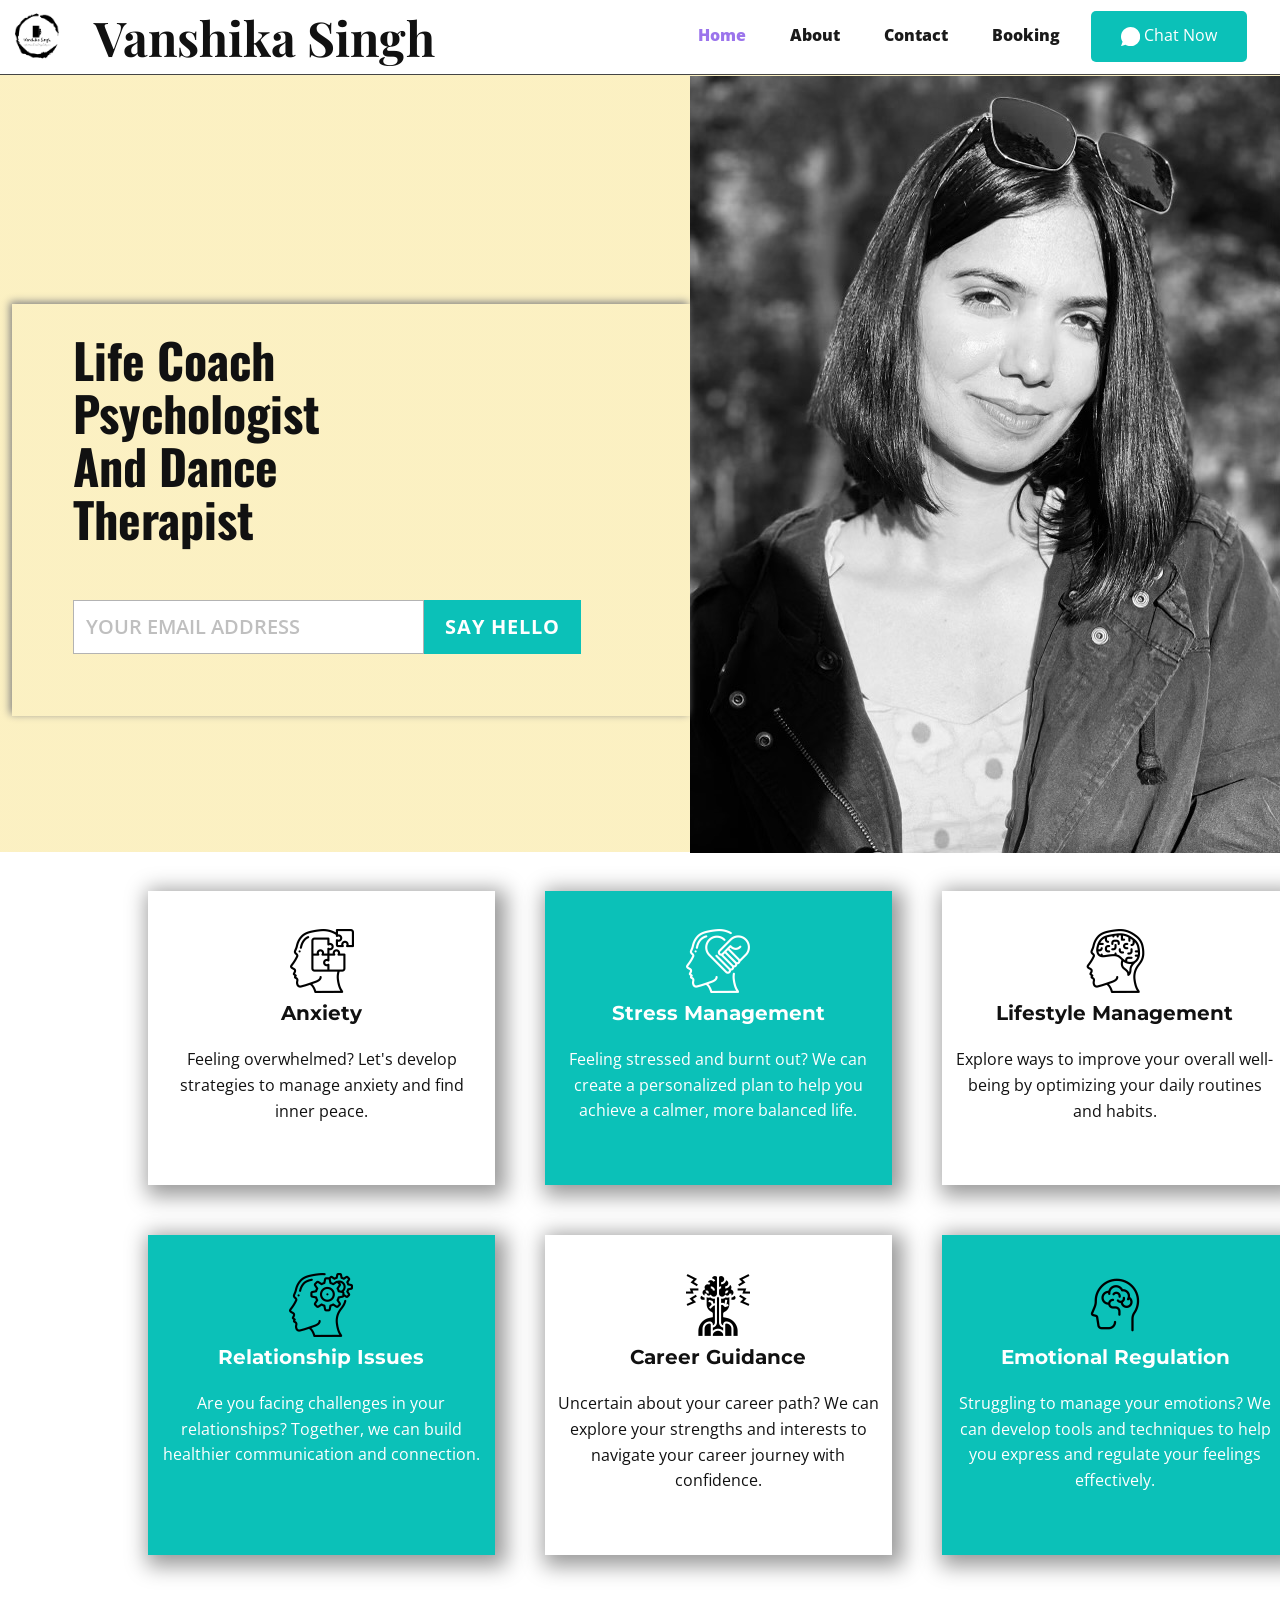
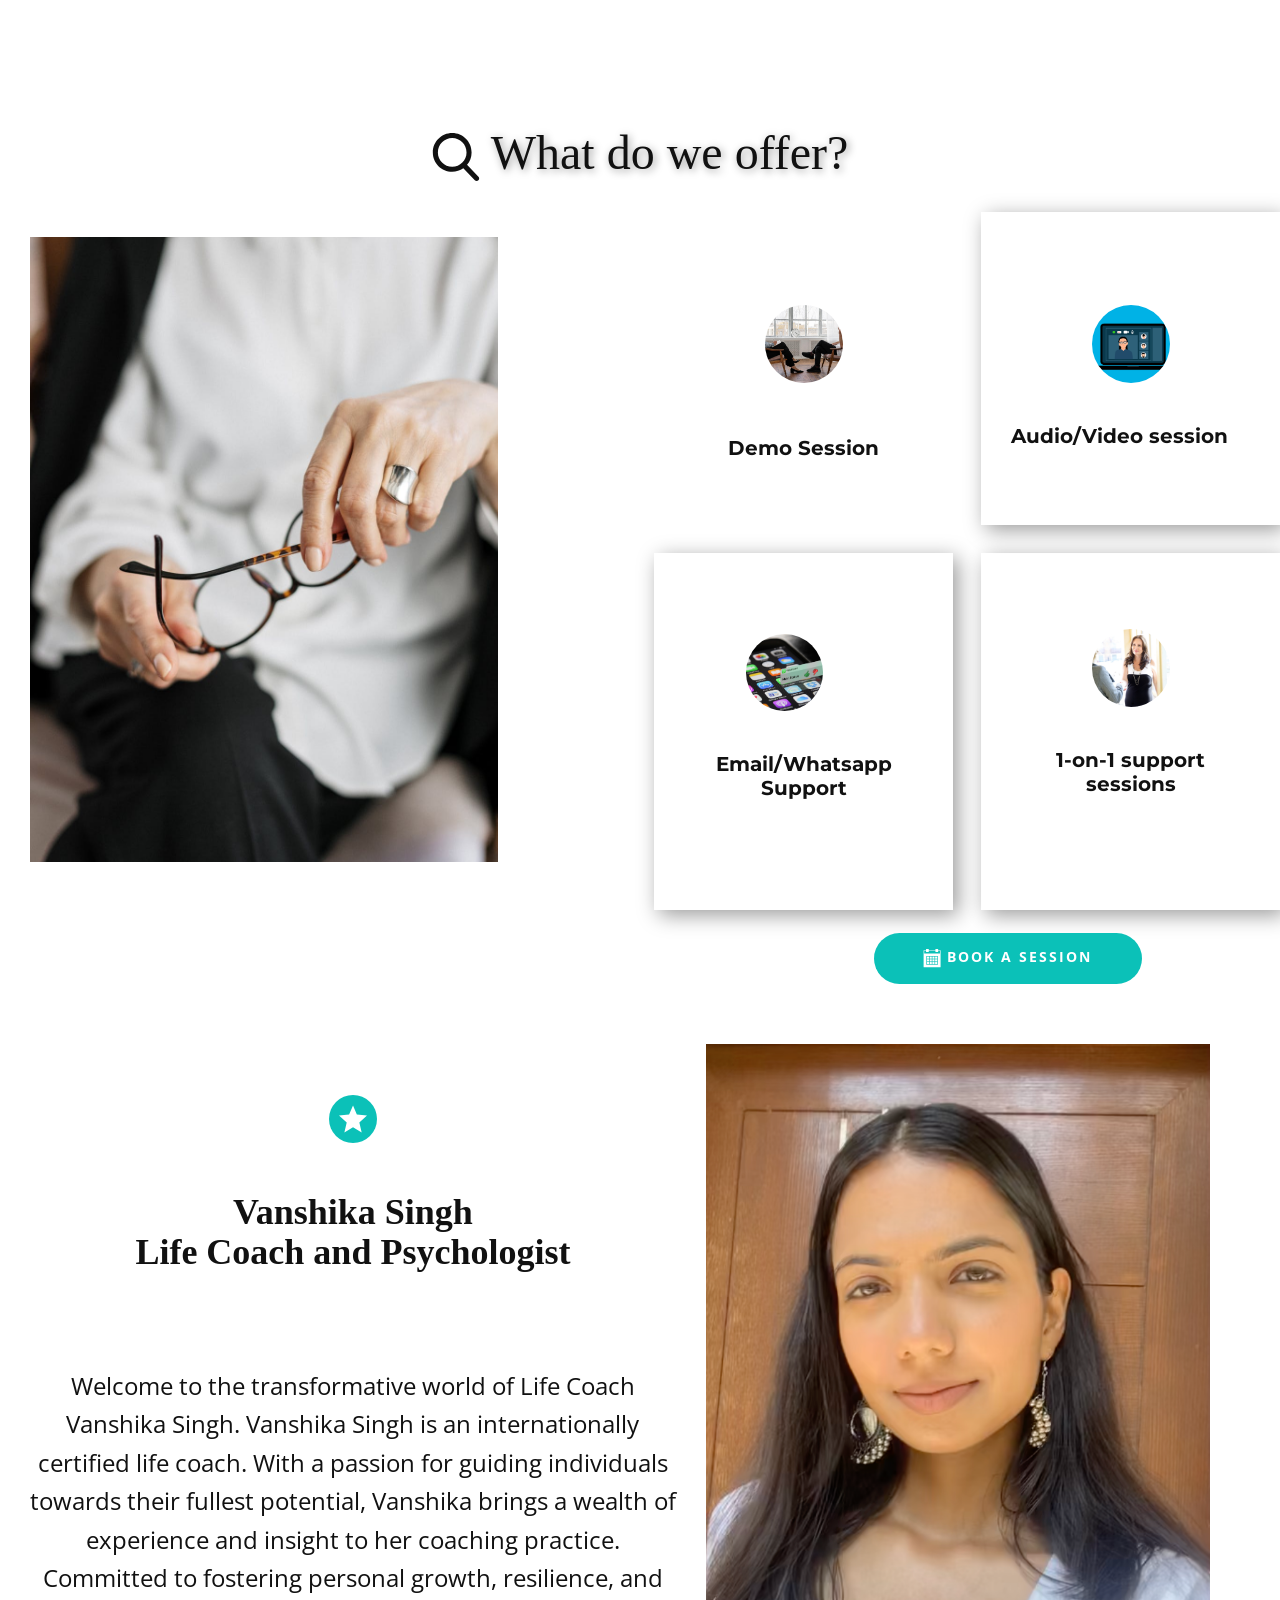
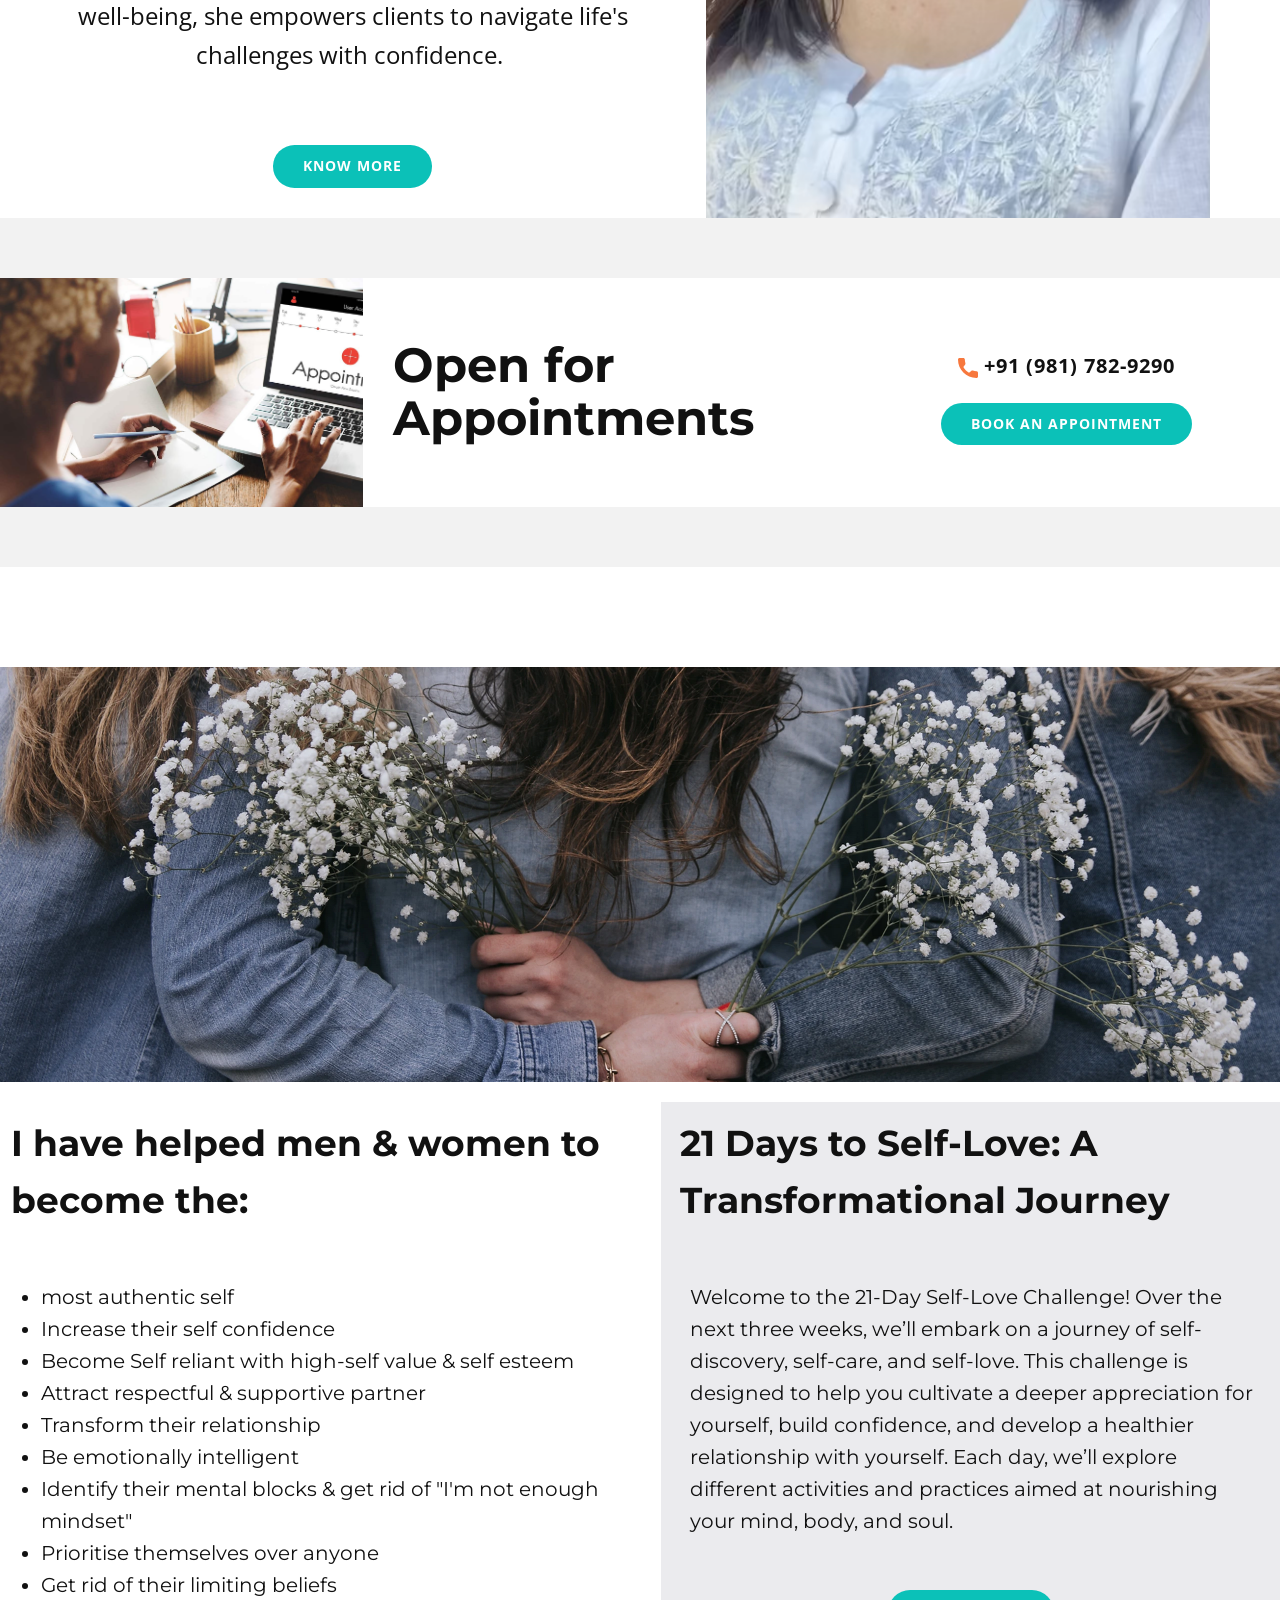
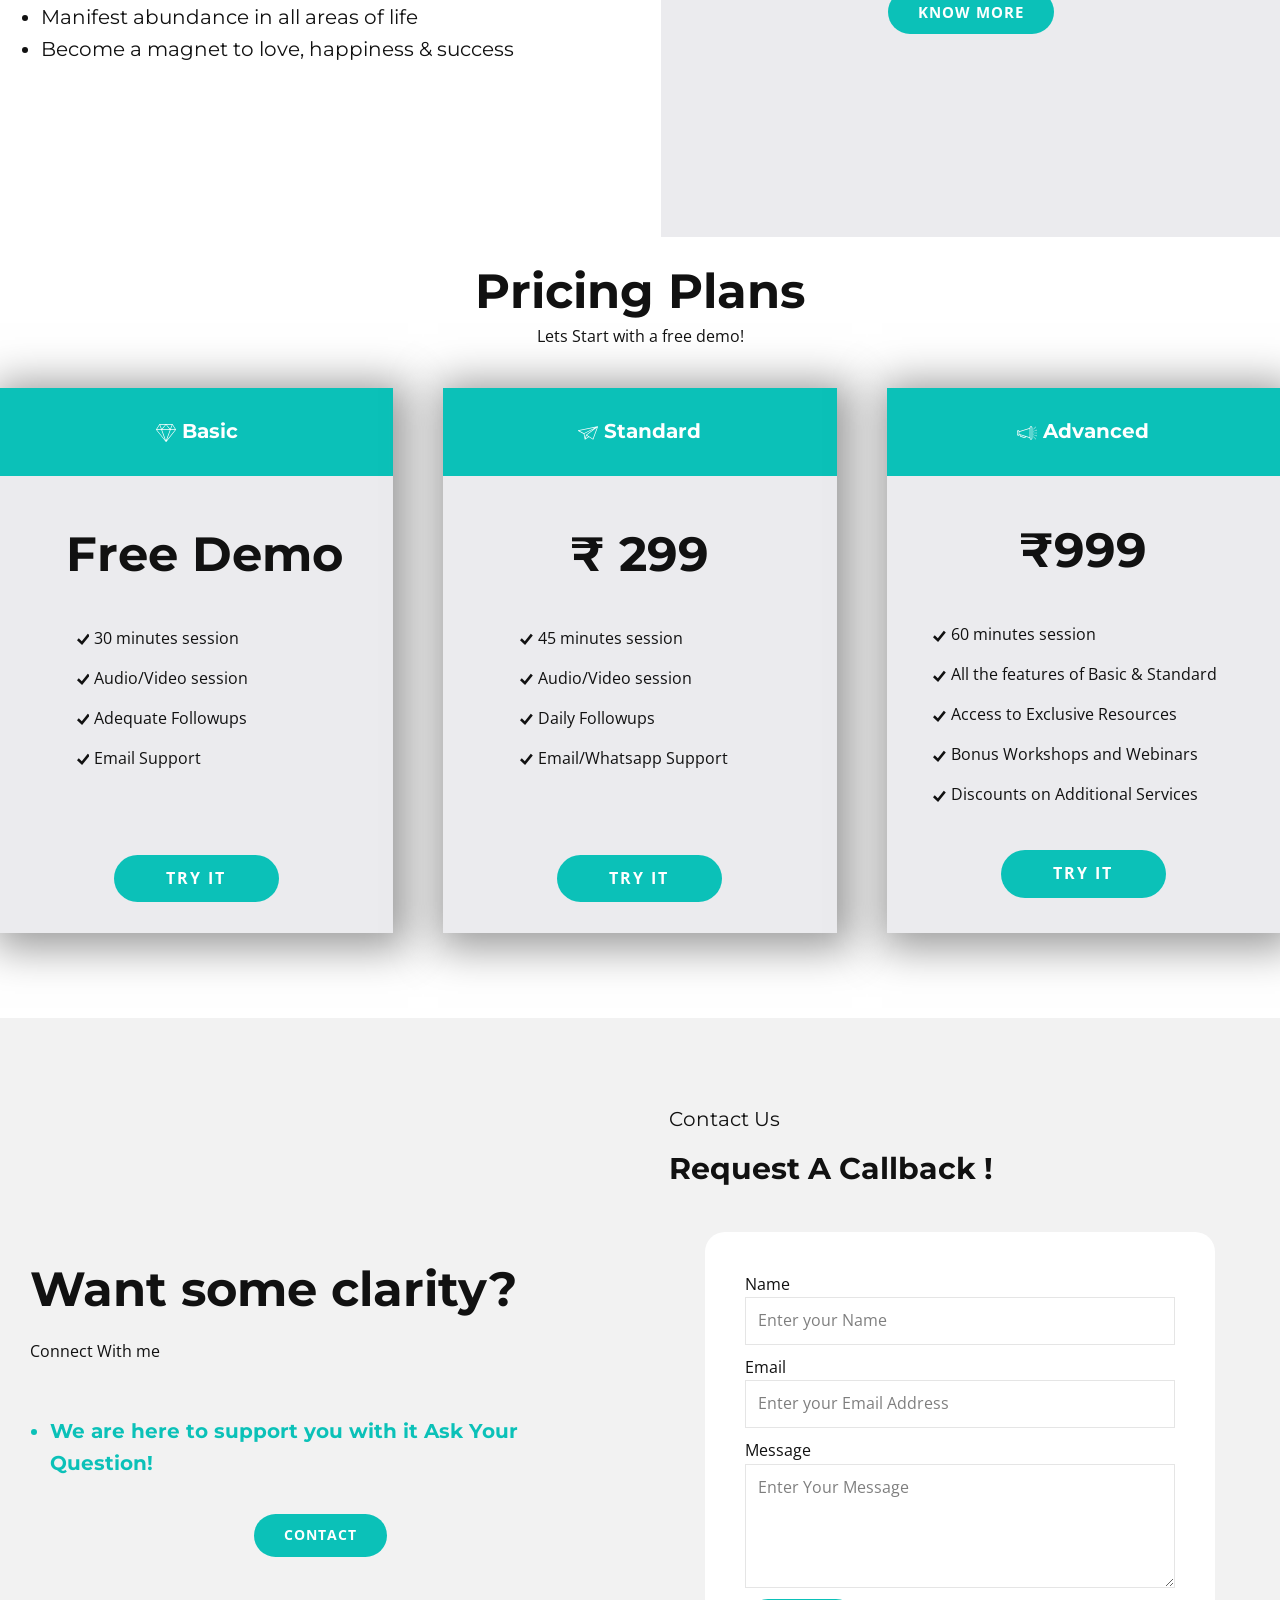
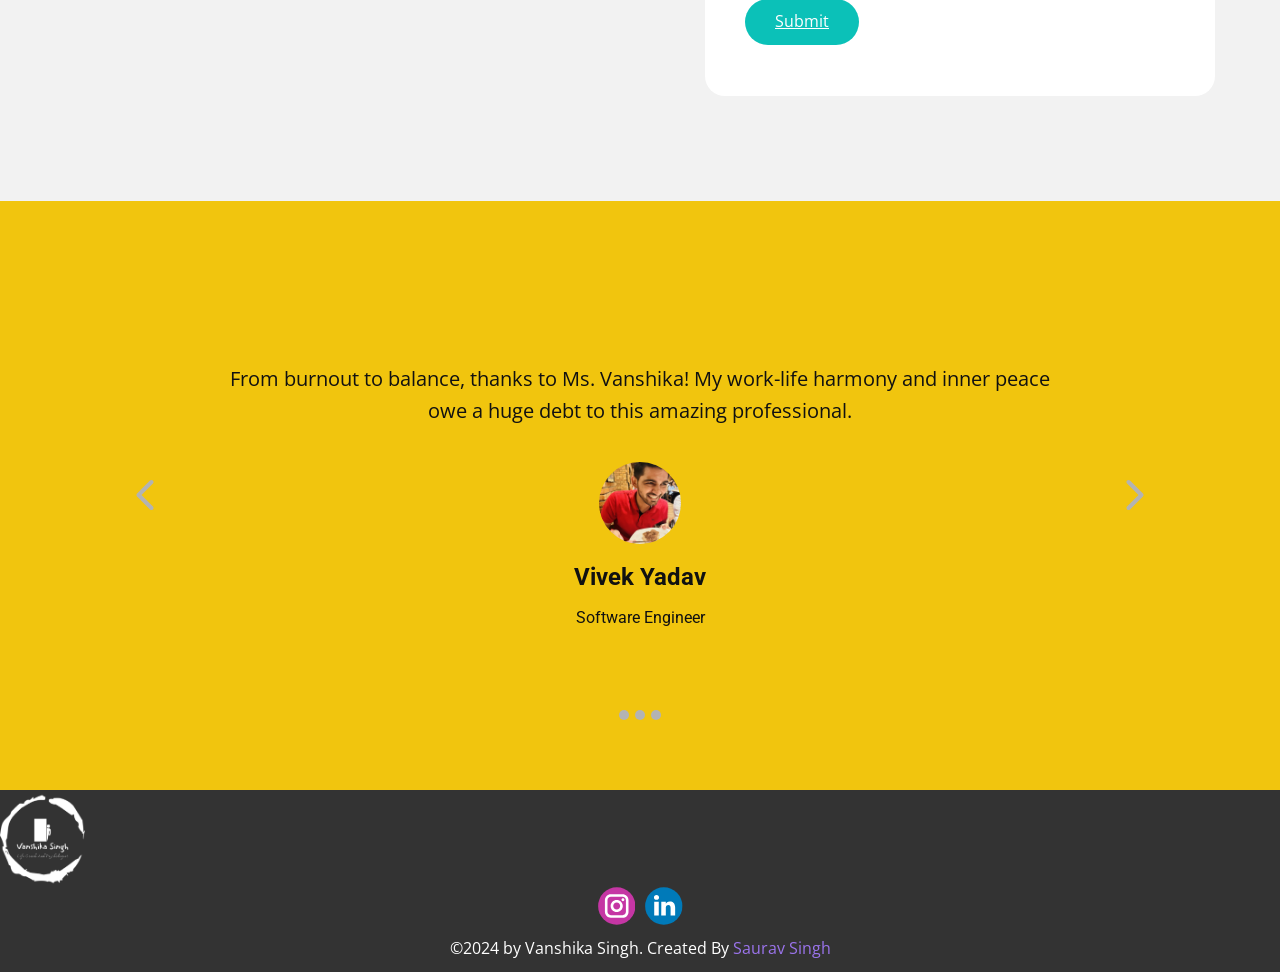
==== commit 555618b4: "Adding dance therapist" ====
--- a/index.html
+++ b/index.html
@@ -145,7 +145,7 @@
                     <div class="custom-expanded u-container-style u-group u-shape-rectangle u-group-1">
                       <div class="u-container-layout u-container-layout-2">
                         <h2 class="u-custom-font u-font-oswald u-text u-text-1"> Life
-                          Coach&nbsp;<br>And&nbsp;<br>Psychologist<br>
+                          Coach&nbsp;<br>Psychologist&nbsp;<br>And Dance<br>Therapist<br>
                           <span style="font-weight: 700;"></span>
                         </h2>
                         <div class="u-form u-form-1">
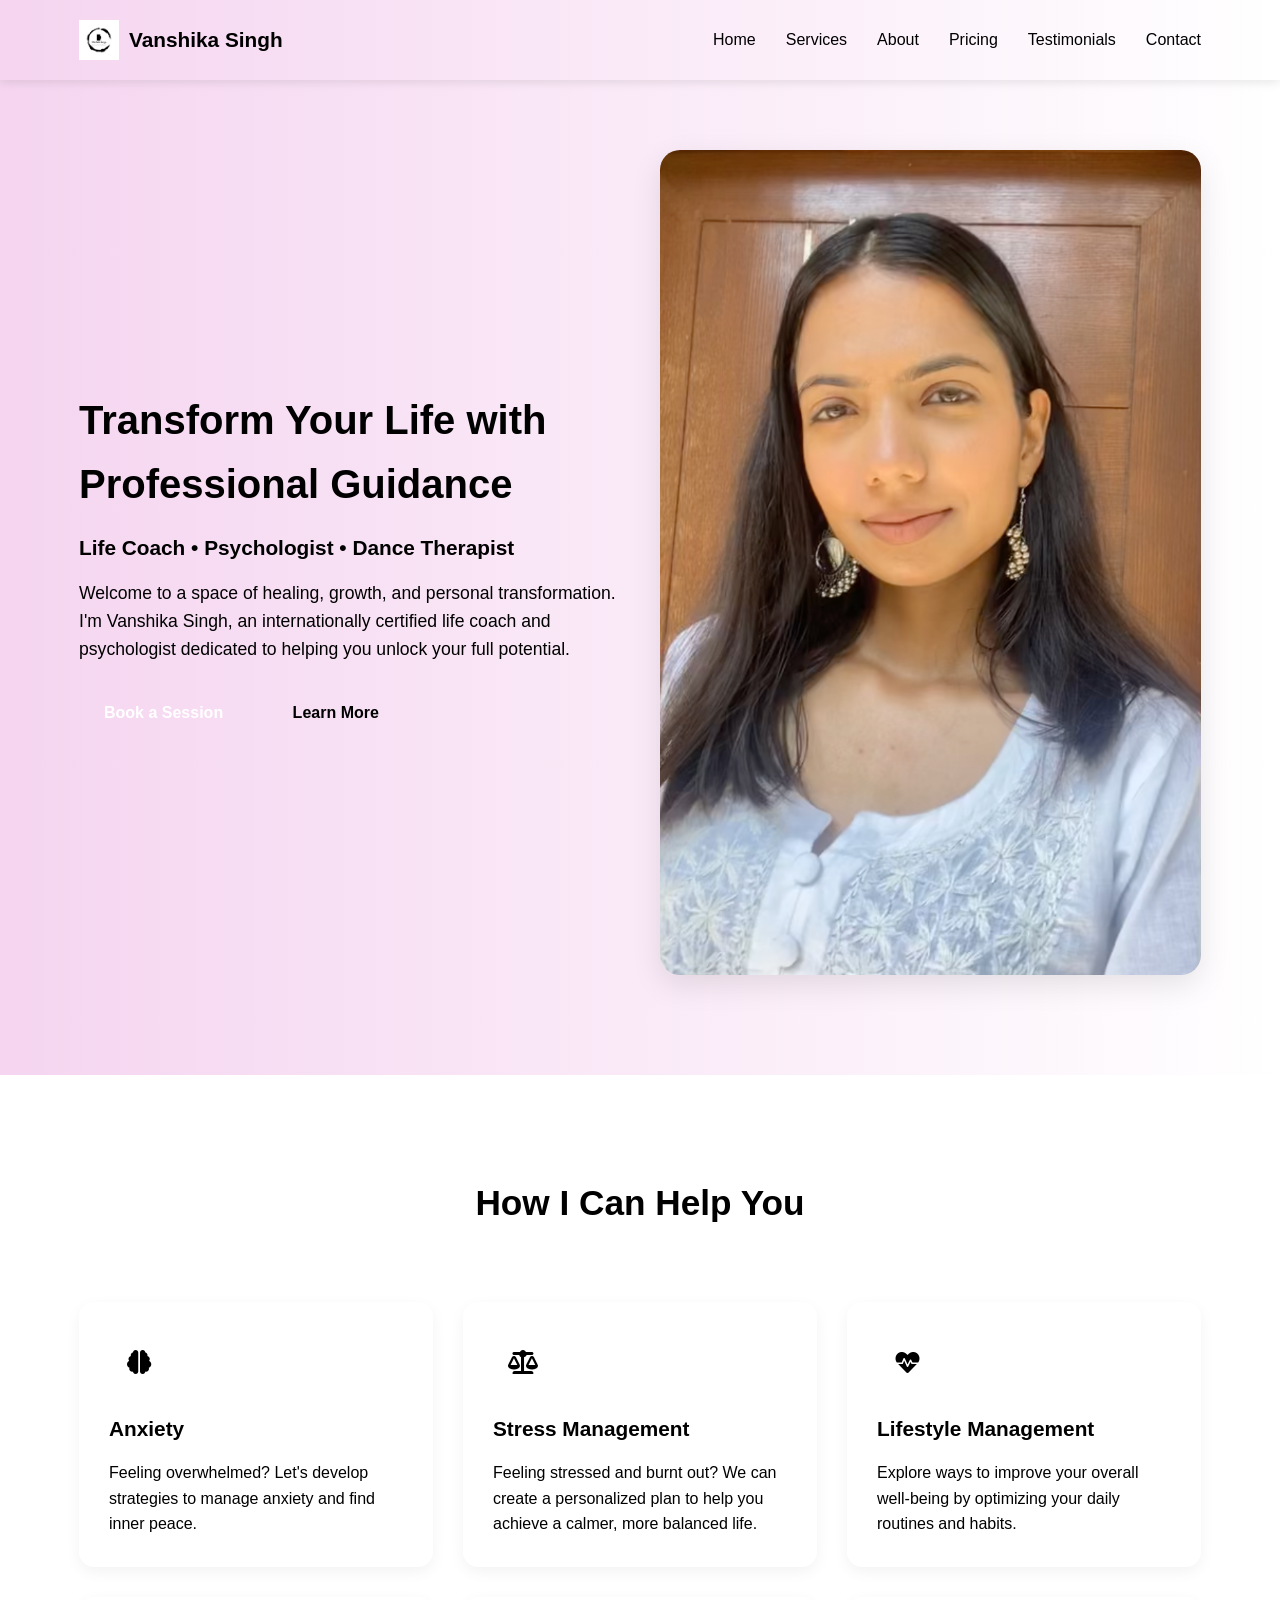
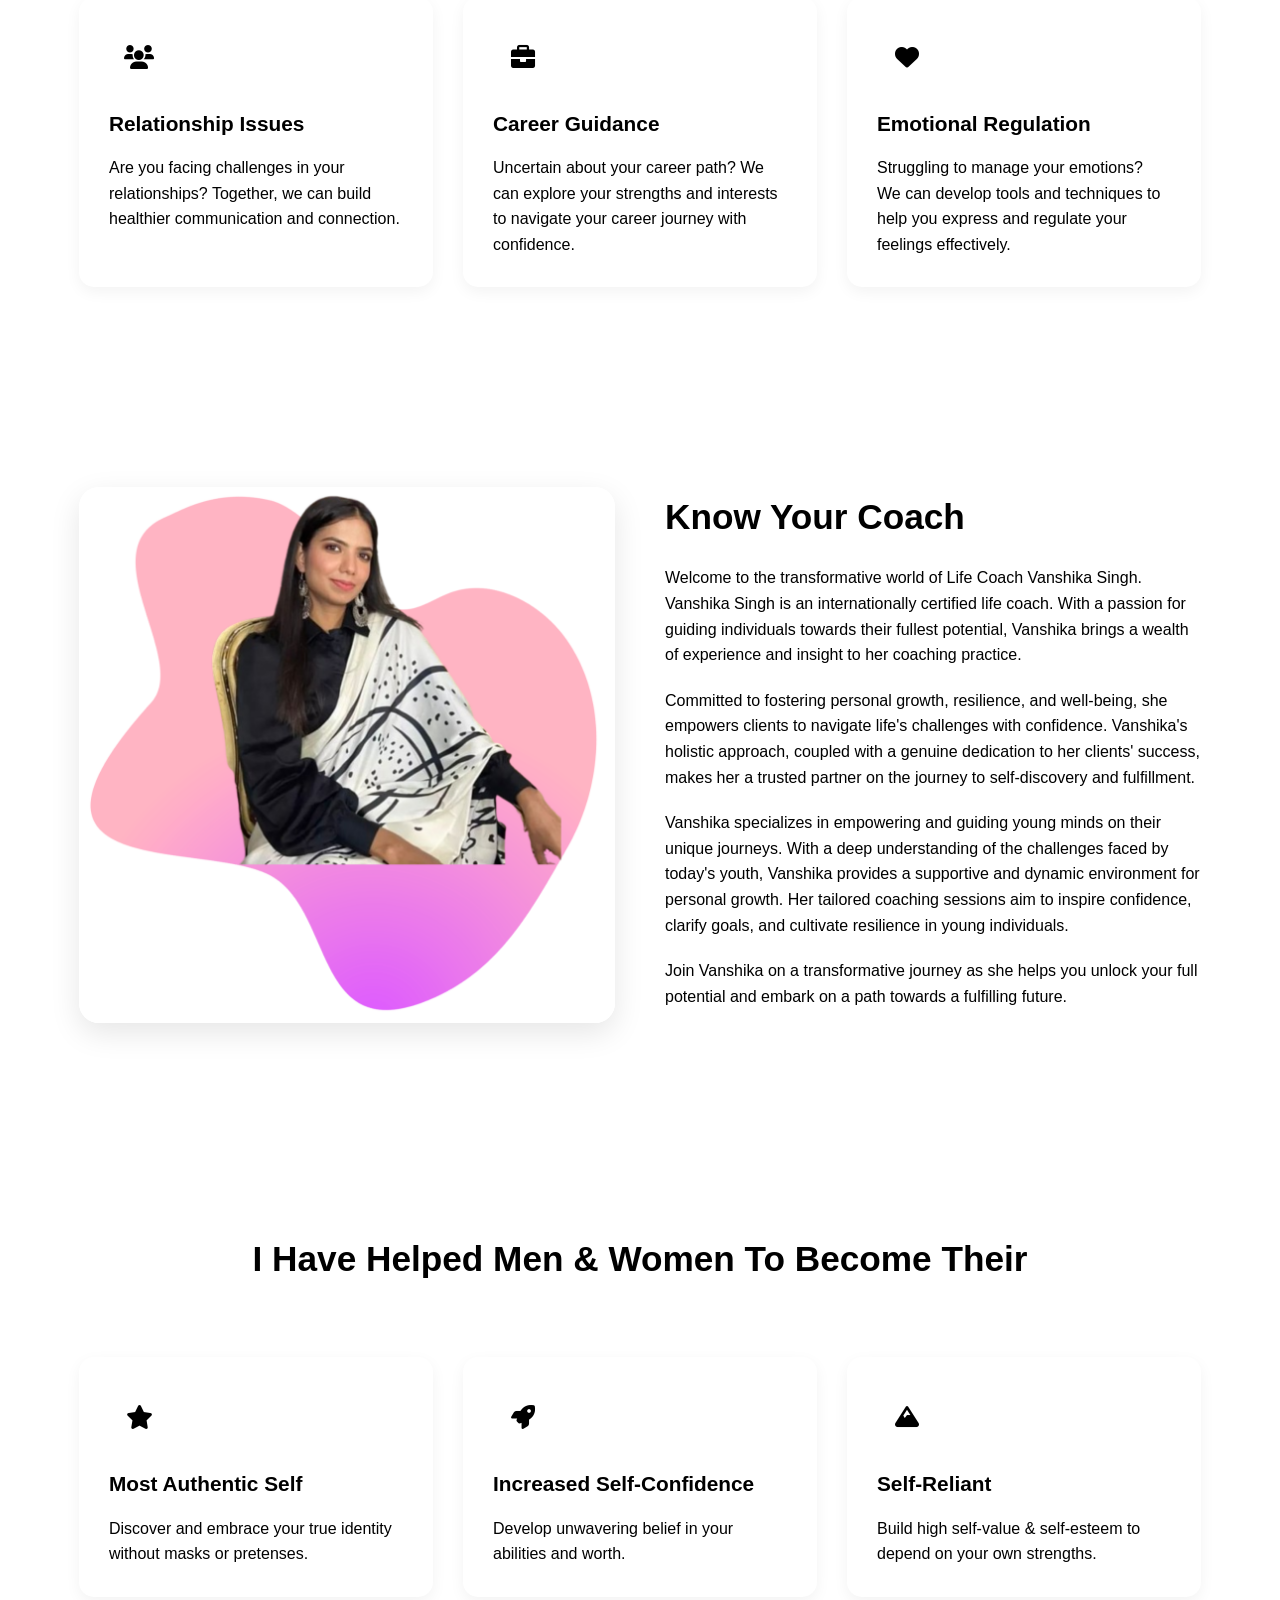
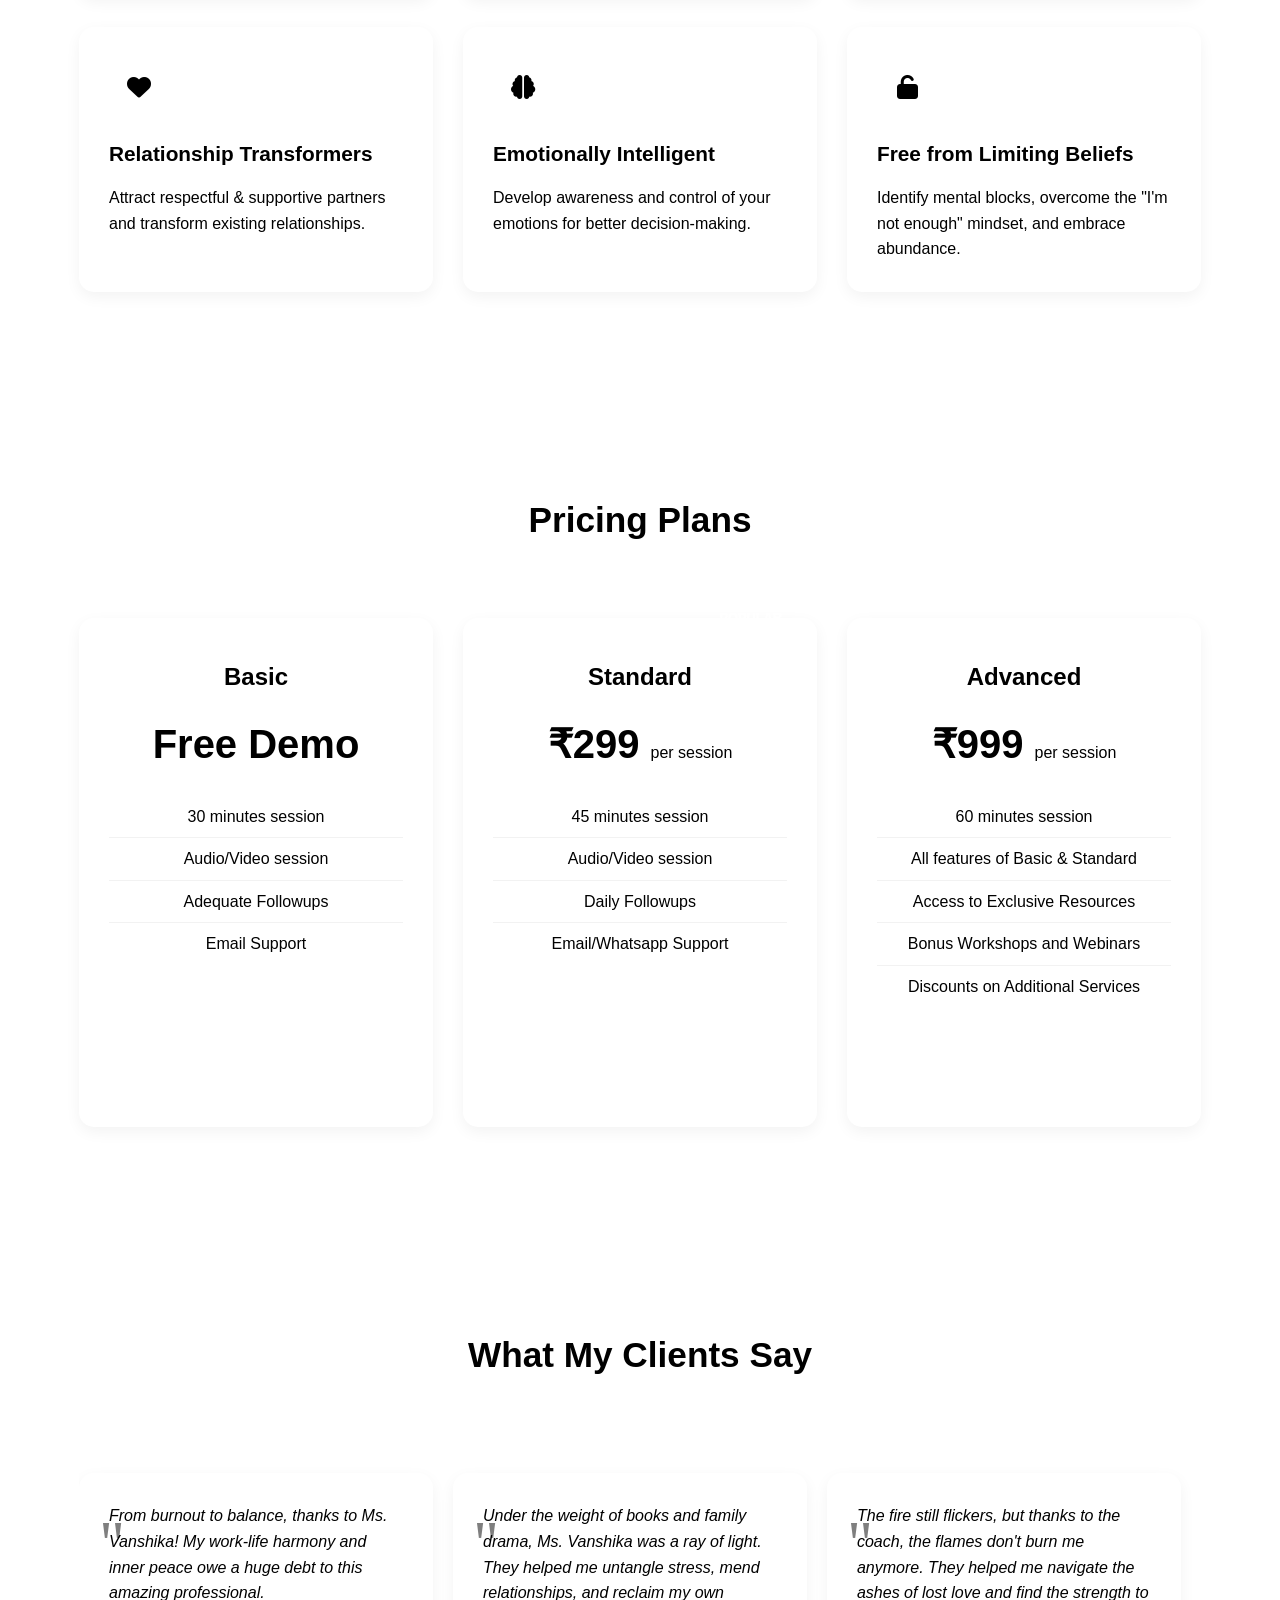
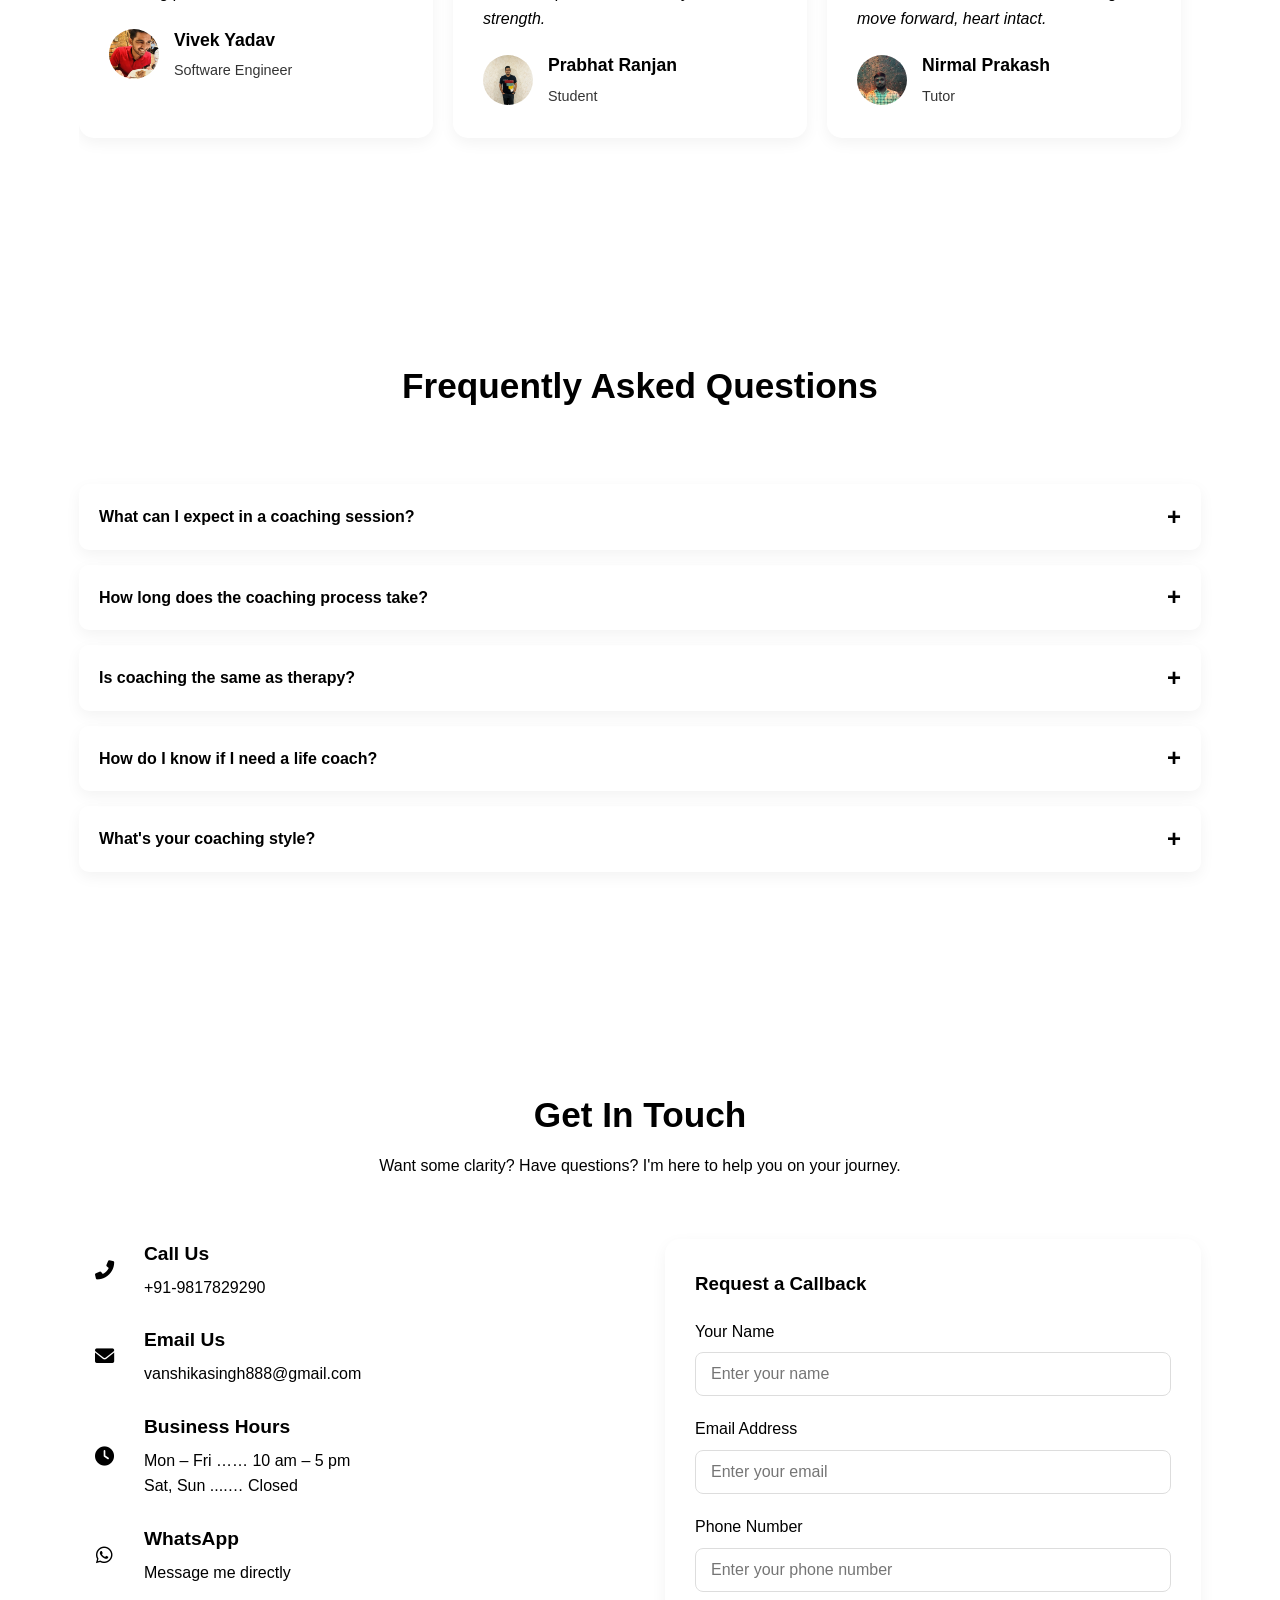
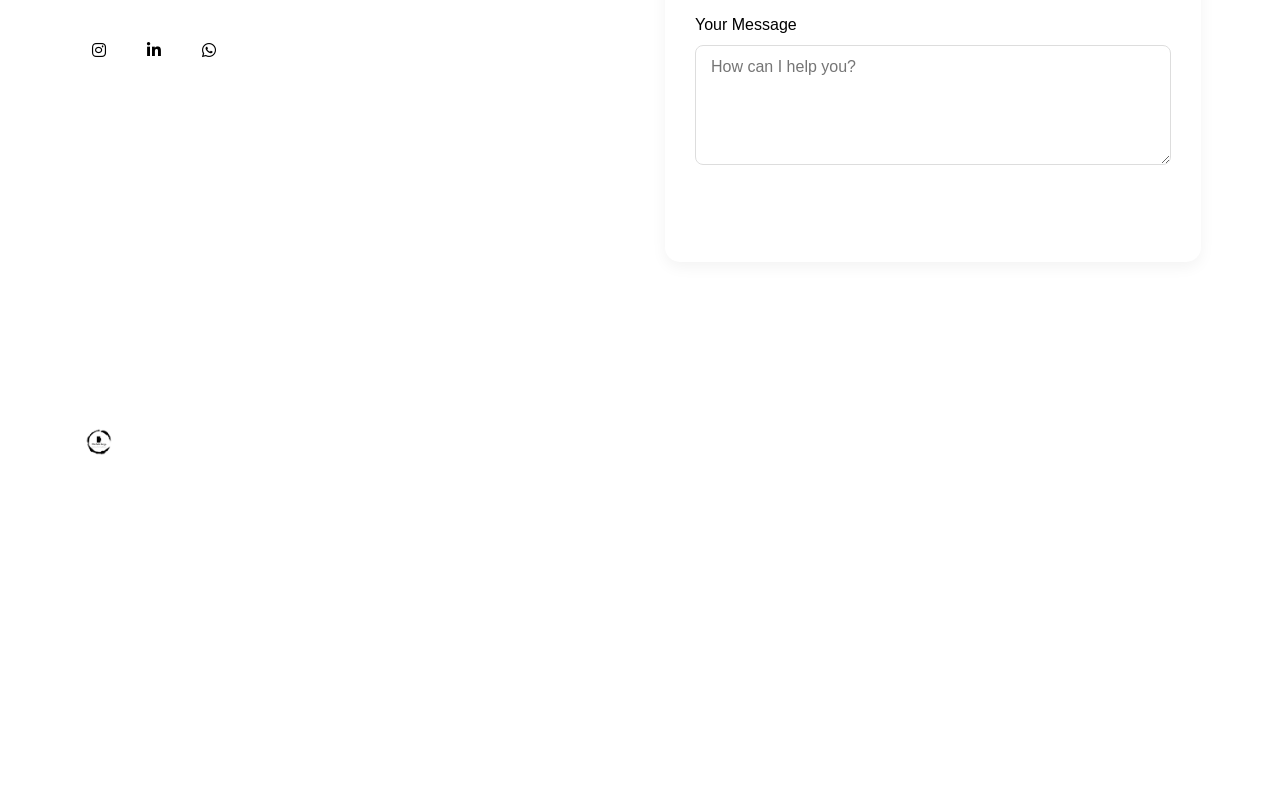
==== commit 59399386: "2025 new update" ====
--- a/index.html
+++ b/index.html
@@ -1,1308 +1,473 @@
 <!DOCTYPE html>
-<html style="font-size: 16px;" lang="en">
-
+<html lang="en">
 <head>
-  <meta name="viewport" content="width=device-width, initial-scale=1.0">
-  <meta charset="utf-8">
-  <meta name="keywords"
-    content="​Psychology specialist Dr. Sara Dowson, ​Our Clinic Expert Psychologist from New York, ​Dr. Sara Dowson, ​Open for Appointments, Pricing Plans, Free, $310, $530, ​Benefits of psychological therapy">
-  <meta name="description" content="">
-  <link rel="icon" type="image/png" sizes="32x32" href="./images/logo-color.png" />
-  <title>Home</title>
-  <link rel="stylesheet" href="nicepage.css" media="screen">
-  <link rel="stylesheet" href="Home.css" media="screen">
-  <script class="u-script" type="text/javascript" src="jquery.js" defer=""></script>
-  <script class="u-script" type="text/javascript" src="nicepage.js" defer=""></script>
-  <meta name="generator" content="Nicepage 6.9.2, nicepage.com">
-  <meta name="referrer" content="origin">
-  <link id="u-theme-google-font" rel="stylesheet"
-    href="https://fonts.googleapis.com/css?family=Roboto:100,100i,300,300i,400,400i,500,500i,700,700i,900,900i|Open+Sans:300,300i,400,400i,500,500i,600,600i,700,700i,800,800i">
-  <link id="u-page-google-font" rel="stylesheet"
-    href="https://fonts.googleapis.com/css?family=Oswald:200,300,400,500,600,700|Montserrat:100,100i,200,200i,300,300i,400,400i,500,500i,600,600i,700,700i,800,800i,900,900i|Playfair+Display:400,400i,500,500i,600,600i,700,700i,800,800i,900,900i">
-  <script type="application/ld+json">{
-		"@context": "http://schema.org",
-		"@type": "Organization",
-		"name": "",
-		"logo": "images/logo-black.png",
-		"sameAs": [
-				"https://www.instagram.com/vanshika_lifecoach?igsh=eTRudTh4aG1zc2Ew&utm_source=qr",
-				"http://linkedin.com/in/vanshika-singh-44b820205"
-		]
-}</script>
-  <meta name="theme-color" content="#9b74ec">
-  <meta property="og:title" content="Home">
-  <meta property="og:type" content="website">
-  <meta data-intl-tel-input-cdn-path="intlTelInput/">
+    <meta charset="UTF-8">
+    <meta name="viewport" content="width=device-width, initial-scale=1.0">
+    <title>Vanshika Singh - Life Coach & Psychologist</title>
+    <link rel="stylesheet" href="https://cdnjs.cloudflare.com/ajax/libs/font-awesome/6.0.0-beta3/css/all.min.css">
+    <link rel="stylesheet" href="css/style.css">
+    <link rel="icon" href="images/favicon.ico" type="image/x-icon">
 </head>
-
-<body data-home-page="Home.html" data-home-page-title="Home" data-path-to-root="./" data-include-products="false"
-  class="u-body u-xl-mode" data-lang="en">
-  <header class="u-clearfix u-header u-sticky u-white u-header" id="sec-f943" data-animation-name=""
-    data-animation-duration="0" data-animation-delay="0" data-animation-direction=""><a href="#"
-      class="u-image u-logo u-image-1" data-image-width="1500" data-image-height="1500">
-      <img src="images/logo-black.png" class="u-logo-image u-logo-image-1">
-    </a>
-    <nav class="u-menu u-menu-one-level u-offcanvas u-menu-1">
-      <div class="menu-collapse" style="font-size: 1rem; letter-spacing: 0px; font-weight: 700;">
-        <a class="u-button-style u-custom-border u-custom-border-color u-custom-borders u-custom-color u-custom-effect-duration u-custom-left-right-menu-spacing u-custom-text-active-color u-custom-text-color u-custom-text-hover-color u-custom-top-bottom-menu-spacing u-nav-link"
-          href="#">
-          <svg class="u-svg-link" viewBox="0 0 24 24">
-            <use xmlns:xlink="http://www.w3.org/1999/xlink" xlink:href="#svg-2e85"></use>
-          </svg>
-          <svg class="u-svg-content" version="1.1" id="svg-2e85" viewBox="0 0 16 16" x="0px" y="0px"
-            xmlns:xlink="http://www.w3.org/1999/xlink" xmlns="http://www.w3.org/2000/svg">
-            <g>
-              <rect y="1" width="16" height="2"></rect>
-              <rect y="7" width="16" height="2"></rect>
-              <rect y="13" width="16" height="2"></rect>
-            </g>
-          </svg>
-        </a>
-      </div>
-      <div class="u-custom-menu u-nav-container">
-        <ul class="u-nav u-spacing-20 u-unstyled u-nav-1">
-          <li class="u-nav-item"><a
-              class="u-border-no-bottom u-border-no-left u-border-no-right u-border-no-top u-button-style u-nav-link u-text-active-palette-1-base u-text-grey-90 u-text-hover-palette-2-base"
-              href="Home.html" style="padding: 10px;">Home</a>
-          </li>
-          <li class="u-nav-item"><a
-              class="u-border-no-bottom u-border-no-left u-border-no-right u-border-no-top u-button-style u-nav-link u-text-active-palette-1-base u-text-grey-90 u-text-hover-palette-2-base"
-              href="About.html" style="padding: 10px;">About</a>
-          </li>
-          <li class="u-nav-item"><a
-              class="u-border-no-bottom u-border-no-left u-border-no-right u-border-no-top u-button-style u-nav-link u-text-active-palette-1-base u-text-grey-90 u-text-hover-palette-2-base"
-              href="Contact.html" style="padding: 10px;">Contact</a>
-          </li>
-          <li class="u-nav-item"><a
-              class="u-border-no-bottom u-border-no-left u-border-no-right u-border-no-top u-button-style u-nav-link u-text-active-palette-1-base u-text-grey-90 u-text-hover-palette-2-base"
-              href="Booking.html" style="padding: 10px;">Booking</a>
-          </li>
-        </ul>
-      </div>
-      <div class="u-custom-menu u-nav-container-collapse">
-        <div class="u-black u-container-style u-inner-container-layout u-opacity u-opacity-95 u-sidenav">
-          <div class="u-inner-container-layout u-sidenav-overflow">
-            <div class="u-menu-close"></div>
-            <ul class="u-align-center u-nav u-popupmenu-items u-unstyled u-nav-2">
-              <li class="u-nav-item"><a class="u-button-style u-nav-link" href="Home.html">Home</a>
-              </li>
-              <li class="u-nav-item"><a class="u-button-style u-nav-link" href="About.html">About</a>
-              </li>
-              <li class="u-nav-item"><a class="u-button-style u-nav-link" href="Contact.html">Contact</a>
-              </li>
-              <li class="u-nav-item"><a class="u-button-style u-nav-link" href="Booking.html">Booking</a>
-              </li>
-            </ul>
-          </div>
-        </div>
-        <div class="u-black u-menu-overlay u-opacity u-opacity-70"></div>
-      </div>
-    </nav><a href="https://www.wame.pro/1ht0c3"
-      class="u-align-center u-border-none u-btn u-btn-round u-button-style u-custom-color-5 u-radius u-text-body-alt-color u-text-hover-palette-2-base u-btn-1"
-      target="_blank"><span class="u-icon u-icon-1"><svg xmlns="http://www.w3.org/2000/svg"
-          xmlns:xlink="http://www.w3.org/1999/xlink" version="1.1" xml:space="preserve" class="u-svg-content"
-          viewBox="0 0 512 512" x="0px" y="0px" style="width: 1em; height: 1em;">
-          <path style="fill:currentColor;"
-            d="M256,0C114.617,0,0,114.617,0,256c0,52.03,15.563,100.414,42.231,140.818L0,512l119.128-39.706  C158.72,497.399,205.639,512,256,512c141.383,0,256-114.617,256-256S397.383,0,256,0z">
-          </path>
-          <path style="fill:#FFFFFF;"
-            d="M397.233,335.078V377.6c0.062,15.66-12.606,28.398-28.292,28.469c-0.892,0-1.783-0.035-2.675-0.115  c-43.705-4.74-85.689-19.641-122.571-43.52c-34.313-21.76-63.409-50.803-85.222-85.054c-24.002-36.979-38.938-79.086-43.599-122.898  c-1.412-15.59,10.108-29.378,25.732-30.791c0.847-0.062,1.686-0.106,2.534-0.106h42.611c14.257-0.141,26.412,10.293,28.407,24.382  c1.801,13.612,5.138,26.968,9.94,39.83c3.902,10.364,1.404,22.042-6.391,29.908l-18.035,17.999  c20.215,35.487,49.664,64.874,85.221,85.054l18.035-17.999c7.883-7.786,19.588-10.275,29.97-6.382  c12.888,4.802,26.271,8.13,39.91,9.922C387.09,308.312,397.594,320.689,397.233,335.078z">
-          </path>
-        </svg></span>&nbsp;Chat Now
-    </a>
-    <h3
-      class="u-align-center u-custom-font u-font-playfair-display u-headline u-text u-text-body-color u-text-default u-text-1">
-      <a href="/">Vanshika Singh</a>
-    </h3>
-    <div class="u-align-center u-border-1 u-border-grey-dark-1 u-expanded-width u-line u-line-horizontal u-line-1">
+<body>
+    <!-- Header -->
+    <header>
+        <div class="container">
+            <nav>
+                <div class="logo">
+                    <img src="images/logo.png" alt="Vanshika Singh Logo">
+                    <h1>Vanshika Singh</h1>
+                </div>
+                <ul class="nav-links">
+                    <li><a href="#home">Home</a></li>
+                    <li><a href="#services">Services</a></li>
+                    <li><a href="#about">About</a></li>
+                    <li><a href="#pricing">Pricing</a></li>
+                    <li><a href="#testimonials">Testimonials</a></li>
+                    <li><a href="#contact">Contact</a></li>
+                </ul>
+                <div class="mobile-menu-btn">
+                    <i class="fas fa-bars"></i>
+                </div>
+            </nav>
+        </div>
+    </header>
+
+    <!-- Hero Section -->
+    <section class="hero" id="home">
+        <div class="container">
+            <div class="hero-content">
+                <div class="hero-text animate">
+                    <h2>Transform Your Life with Professional Guidance</h2>
+                    <h3>Life Coach • Psychologist • Dance Therapist</h3>
+                    <p>Welcome to a space of healing, growth, and personal transformation. I'm Vanshika Singh, an internationally certified life coach and psychologist dedicated to helping you unlock your full potential.</p>
+                    <a href="#" class="btn book-btn">Book a Session</a>
+                    <a href="#about" class="btn btn-outline">Learn More</a>
+                </div>
+                <div class="hero-image animate delay-1">
+                    <img src="images/hero-image.jpg" alt="Vanshika Singh">
+                </div>
+            </div>
+        </div>
+    </section>
+
+    <!-- Services Section -->
+    <section class="services" id="services">
+        <div class="container">
+            <div class="section-header animate">
+                <h2>How I Can Help You</h2>
+            </div>
+            <div class="services-grid">
+                <div class="service-card animate delay-1">
+                    <div class="service-icon">
+                        <i class="fas fa-brain"></i>
+                    </div>
+                    <h3>Anxiety</h3>
+                    <p>Feeling overwhelmed? Let's develop strategies to manage anxiety and find inner peace.</p>
+                </div>
+                <div class="service-card animate delay-1">
+                    <div class="service-icon">
+                        <i class="fas fa-balance-scale"></i>
+                    </div>
+                    <h3>Stress Management</h3>
+                    <p>Feeling stressed and burnt out? We can create a personalized plan to help you achieve a calmer, more balanced life.</p>
+                </div>
+                <div class="service-card animate delay-2">
+                    <div class="service-icon">
+                        <i class="fas fa-heartbeat"></i>
+                    </div>
+                    <h3>Lifestyle Management</h3>
+                    <p>Explore ways to improve your overall well-being by optimizing your daily routines and habits.</p>
+                </div>
+                <div class="service-card animate delay-2">
+                    <div class="service-icon">
+                        <i class="fas fa-users"></i>
+                    </div>
+                    <h3>Relationship Issues</h3>
+                    <p>Are you facing challenges in your relationships? Together, we can build healthier communication and connection.</p>
+                </div>
+                <div class="service-card animate delay-3">
+                    <div class="service-icon">
+                        <i class="fas fa-briefcase"></i>
+                    </div>
+                    <h3>Career Guidance</h3>
+                    <p>Uncertain about your career path? We can explore your strengths and interests to navigate your career journey with confidence.</p>
+                </div>
+                <div class="service-card animate delay-3">
+                    <div class="service-icon">
+                        <i class="fas fa-heart"></i>
+                    </div>
+                    <h3>Emotional Regulation</h3>
+                    <p>Struggling to manage your emotions? We can develop tools and techniques to help you express and regulate your feelings effectively.</p>
+                </div>
+            </div>
+        </div>
+    </section>
+
+    <!-- About Section -->
+    <section class="about" id="about">
+        <div class="container">
+            <div class="about-content">
+                <div class="about-image animate">
+                    <img src="images/about-image.jpg" alt="About Vanshika Singh">
+                </div>
+                <div class="about-text animate delay-1">
+                    <h2>Know Your Coach</h2>
+                    <p>Welcome to the transformative world of Life Coach Vanshika Singh. Vanshika Singh is an internationally certified life coach. With a passion for guiding individuals towards their fullest potential, Vanshika brings a wealth of experience and insight to her coaching practice.</p>
+                    <p>Committed to fostering personal growth, resilience, and well-being, she empowers clients to navigate life's challenges with confidence. Vanshika's holistic approach, coupled with a genuine dedication to her clients' success, makes her a trusted partner on the journey to self-discovery and fulfillment.</p>
+                    <p>Vanshika specializes in empowering and guiding young minds on their unique journeys. With a deep understanding of the challenges faced by today's youth, Vanshika provides a supportive and dynamic environment for personal growth. Her tailored coaching sessions aim to inspire confidence, clarify goals, and cultivate resilience in young individuals.</p>
+                    <p>Join Vanshika on a transformative journey as she helps you unlock your full potential and embark on a path towards a fulfilling future.</p>
+                </div>
+            </div>
+        </div>
+    </section>
+
+    <!-- Achievements Section -->
+    <section class="services" id="achievements">
+        <div class="container">
+            <div class="section-header animate">
+                <h2>I Have Helped Men & Women To Become Their</h2>
+            </div>
+            <div class="services-grid">
+                <div class="service-card animate delay-1">
+                    <div class="service-icon">
+                        <i class="fas fa-star"></i>
+                    </div>
+                    <h3>Most Authentic Self</h3>
+                    <p>Discover and embrace your true identity without masks or pretenses.</p>
+                </div>
+                <div class="service-card animate delay-1">
+                    <div class="service-icon">
+                        <i class="fas fa-rocket"></i>
+                    </div>
+                    <h3>Increased Self-Confidence</h3>
+                    <p>Develop unwavering belief in your abilities and worth.</p>
+                </div>
+                <div class="service-card animate delay-2">
+                    <div class="service-icon">
+                        <i class="fas fa-mountain"></i>
+                    </div>
+                    <h3>Self-Reliant</h3>
+                    <p>Build high self-value & self-esteem to depend on your own strengths.</p>
+                </div>
+                <div class="service-card animate delay-2">
+                    <div class="service-icon">
+                        <i class="fas fa-heart"></i>
+                    </div>
+                    <h3>Relationship Transformers</h3>
+                    <p>Attract respectful & supportive partners and transform existing relationships.</p>
+                </div>
+                <div class="service-card animate delay-3">
+                    <div class="service-icon">
+                        <i class="fas fa-brain"></i>
+                    </div>
+                    <h3>Emotionally Intelligent</h3>
+                    <p>Develop awareness and control of your emotions for better decision-making.</p>
+                </div>
+                <div class="service-card animate delay-3">
+                    <div class="service-icon">
+                        <i class="fas fa-unlock"></i>
+                    </div>
+                    <h3>Free from Limiting Beliefs</h3>
+                    <p>Identify mental blocks, overcome the "I'm not enough" mindset, and embrace abundance.</p>
+                </div>
+            </div>
+        </div>
+    </section>
+
+    <!-- Pricing -->
+    <section class="pricing" id="pricing">
+        <div class="container">
+            <div class="section-header animate">
+                <h2>Pricing Plans</h2>
+            </div>
+            <div class="pricing-cards">
+                <div class="pricing-card animate delay-1">
+                    <h3>Basic</h3>
+                    <div class="price">Free Demo</div>
+                    <ul>
+                        <li>30 minutes session</li>
+                        <li>Audio/Video session</li>
+                        <li>Adequate Followups</li>
+                        <li>Email Support</li>
+                    </ul>
+                    <a href="#" class="btn book-btn">Book Demo</a>
+                </div>
+                <div class="pricing-card featured animate delay-2">
+                    <h3>Standard</h3>
+                    <div class="price">₹299 <span>per session</span></div>
+                    <ul>
+                        <li>45 minutes session</li>
+                        <li>Audio/Video session</li>
+                        <li>Daily Followups</li>
+                        <li>Email/Whatsapp Support</li>
+                    </ul>
+                    <a href="#" class="btn book-btn">Try It</a>
+                </div>
+                <div class="pricing-card animate delay-3">
+                    <h3>Advanced</h3>
+                    <div class="price">₹999 <span>per session</span></div>
+                    <ul>
+                        <li>60 minutes session</li>
+                        <li>All features of Basic & Standard</li>
+                        <li>Access to Exclusive Resources</li>
+                        <li>Bonus Workshops and Webinars</li>
+                        <li>Discounts on Additional Services</li>
+                    </ul>
+                    <a href="#" class="btn book-btn">Get Started</a>
+                </div>
+            </div>
+        </div>
+    </section>
+
+    <!-- Testimonials -->
+    <section class="testimonials" id="testimonials">
+        <div class="container">
+            <div class="section-header animate">
+                <h2>What My Clients Say</h2>
+            </div>
+            <div class="testimonials-slider">
+                <div class="testimonial-card animate delay-1">
+                    <p class="testimonial-text">From burnout to balance, thanks to Ms. Vanshika! My work-life harmony and inner peace owe a huge debt to this amazing professional.</p>
+                    <div class="testimonial-author">
+                        <img src="images/testimonial-1.jpg" alt="Vivek Yadav">
+                        <div class="author-info">
+                            <h4>Vivek Yadav</h4>
+                            <p>Software Engineer</p>
+                        </div>
+                    </div>
+                </div>
+                <div class="testimonial-card animate delay-2">
+                    <p class="testimonial-text">Under the weight of books and family drama, Ms. Vanshika was a ray of light. They helped me untangle stress, mend relationships, and reclaim my own strength.</p>
+                    <div class="testimonial-author">
+                        <img src="images/testimonial-2.jpg" alt="Prabhat Ranjan">
+                        <div class="author-info">
+                            <h4>Prabhat Ranjan</h4>
+                            <p>Student</p>
+                        </div>
+                    </div>
+                </div>
+                <div class="testimonial-card animate delay-3">
+                    <p class="testimonial-text">The fire still flickers, but thanks to the coach, the flames don't burn me anymore. They helped me navigate the ashes of lost love and find the strength to move forward, heart intact.</p>
+                    <div class="testimonial-author">
+                        <img src="images/testimonial-3.jpg" alt="Nirmal Prakash">
+                        <div class="author-info">
+                            <h4>Nirmal Prakash</h4>
+                            <p>Tutor</p>
+                        </div>
+                    </div>
+                </div>
+            </div>
+        </div>
+    </section>
+
+    <!-- FAQ Section -->
+    <section class="faq">
+        <div class="container">
+            <div class="section-header animate">
+                <h2>Frequently Asked Questions</h2>
+            </div>
+            <div class="accordion">
+                <div class="accordion-item animate delay-1">
+                    <div class="accordion-header">What can I expect in a coaching session?</div>
+                    <div class="accordion-content">
+                        <p>In our coaching sessions, you can expect a safe, confidential space where we'll explore your challenges, set meaningful goals, and develop practical strategies to achieve them. Each session is tailored to your unique needs and focuses on actionable steps for growth and transformation.</p>
+                    </div>
+                </div>
+                <div class="accordion-item animate delay-1">
+                    <div class="accordion-header">How long does the coaching process take?</div>
+                    <div class="accordion-content">
+                        <p>The duration of coaching varies based on individual needs and goals. Some clients achieve their desired results in just a few sessions, while others benefit from longer-term support. We'll regularly assess your progress and adjust our approach as needed to ensure you're moving forward effectively.</p>
+                    </div>
+                </div>
+                <div class="accordion-item animate delay-2">
+                    <div class="accordion-header">Is coaching the same as therapy?</div>
+                    <div class="accordion-content">
+                        <p>While both coaching and therapy can be valuable, they serve different purposes. Coaching primarily focuses on present challenges and future goals, helping you develop strategies for personal and professional growth. Therapy often addresses past traumas and mental health conditions. As both a psychologist and coach, I can help determine which approach would best serve your needs.</p>
+                    </div>
+                </div>
+                <div class="accordion-item animate delay-2">
+                    <div class="accordion-header">How do I know if I need a life coach?</div>
+                    <div class="accordion-content">
+                        <p>You might benefit from life coaching if you're feeling stuck, seeking clarity about your goals, navigating a life transition, or wanting to enhance your personal or professional development. If you have a vision for your life but are struggling to make it a reality, coaching can provide the structure, accountability, and support you need to move forward.</p>
+                    </div>
+                </div>
+                <div class="accordion-item animate delay-3">
+                    <div class="accordion-header">What's your coaching style?</div>
+                    <div class="accordion-content">
+                        <p>My coaching approach is holistic, empathetic, and solution-focused. I combine psychological insights with practical strategies to help you overcome obstacles and achieve meaningful growth. I believe in creating a supportive yet challenging environment where you can explore your potential, build resilience, and develop the skills needed to thrive in all areas of life.</p>
+                    </div>
+                </div>
+            </div>
+        </div>
+    </section>
+
+    <!-- Contact -->
+    <section class="contact" id="contact">
+        <div class="container">
+            <div class="section-header animate">
+                <h2>Get In Touch</h2>
+                <p class="mb-20">Want some clarity? Have questions? I'm here to help you on your journey.</p>
+            </div>
+            <div class="contact-content">
+                <div class="contact-info animate delay-1">
+                    <div class="contact-item">
+                        <div class="contact-icon">
+                            <i class="fas fa-phone-alt"></i>
+                        </div>
+                        <div class="contact-text">
+                            <h3>Call Us</h3>
+                            <p><a href="tel:+919817829290">+91-9817829290</a></p>
+                        </div>
+                    </div>
+                    <div class="contact-item">
+                        <div class="contact-icon">
+                            <i class="fas fa-envelope"></i>
+                        </div>
+                        <div class="contact-text">
+                            <h3>Email Us</h3>
+                            <p><a href="mailto:vanshikasingh888@gmail.com">vanshikasingh888@gmail.com</a></p>
+                        </div>
+                    </div>
+                    <div class="contact-item">
+                        <div class="contact-icon">
+                            <i class="fas fa-clock"></i>
+                        </div>
+                        <div class="contact-text">
+                            <h3>Business Hours</h3>
+                            <p>Mon – Fri …… 10 am – 5 pm</p>
+                            <p>Sat, Sun ....… Closed</p>
+                        </div>
+                    </div>
+                    <div class="contact-item">
+                        <div class="contact-icon">
+                            <i class="fab fa-whatsapp"></i>
+                        </div>
+                        <div class="contact-text">
+                            <h3>WhatsApp</h3>
+                            <p><a href="https://www.wame.pro/1ht0c3" target="_blank">Message me directly</a></p>
+                        </div>
+                    </div>
+                    <div class="social-media">
+                        <a href="https://www.instagram.com/vanshika_lifecoach?igsh=eTRudTh4aG1zc2Ew&utm_source=qr" class="social-icon" target="_blank">
+                            <i class="fab fa-instagram"></i>
+                        </a>
+                        <a href="http://linkedin.com/in/vanshika-singh-44b820205" class="social-icon" target="_blank">
+                            <i class="fab fa-linkedin-in"></i>
+                        </a>
+                        <a href="https://www.wame.pro/1ht0c3" class="social-icon" target="_blank">
+                            <i class="fab fa-whatsapp"></i>
+                        </a>
+                    </div>
+                </div>
+                <div class="contact-form animate delay-2">
+                    <h3 class="mb-20">Request a Callback</h3>
+                    <form id="callback-form">
+                        <div class="form-group">
+                            <label for="name">Your Name</label>
+                            <input type="text" id="name" placeholder="Enter your name" required>
+                        </div>
+                        <div class="form-group">
+                            <label for="email">Email Address</label>
+                            <input type="email" id="email" placeholder="Enter your email" required>
+                        </div>
+                        <div class="form-group">
+                            <label for="phone">Phone Number</label>
+                            <input type="tel" id="phone" placeholder="Enter your phone number" required>
+                        </div>
+                        <div class="form-group">
+                            <label for="message">Your Message</label>
+                            <textarea id="message" placeholder="How can I help you?"></textarea>
+                        </div>
+                        <button type="submit" class="btn">Send Message</button>
+                    </form>
+                </div>
+            </div>
+        </div>
+    </section>
+
+    <!-- Footer -->
+    <footer>
+        <div class="container">
+            <div class="footer-content">
+                <div class="footer-about">
+                    <div class="footer-logo">
+                        <img src="images/logo.png" alt="Vanshika Singh Logo">
+                        <h2>Vanshika Singh</h2>
+                    </div>
+                    <p>Dedicated to empowering individuals to overcome obstacles, discover their potential, and create a fulfilling life through personalized coaching and psychological guidance.</p>
+                    <div class="social-media">
+                        <a href="https://www.instagram.com/vanshika_lifecoach?igsh=eTRudTh4aG1zc2Ew&utm_source=qr" class="social-icon" target="_blank">
+                            <i class="fab fa-instagram"></i>
+                        </a>
+                        <a href="http://linkedin.com/in/vanshika-singh-44b820205" class="social-icon" target="_blank">
+                            <i class="fab fa-linkedin-in"></i>
+                        </a>
+                        <a href="https://www.wame.pro/1ht0c3" class="social-icon" target="_blank">
+                            <i class="fab fa-whatsapp"></i>
+                        </a>
+                    </div>
+                </div>
+                <div class="footer-links">
+                    <h3>Quick Links</h3>
+                    <ul>
+                        <li><a href="#home">Home</a></li>
+                        <li><a href="#services">Services</a></li>
+                        <li><a href="#about">About</a></li>
+                        <li><a href="#pricing">Pricing</a></li>
+                        <li><a href="#testimonials">Testimonials</a></li>
+                        <li><a href="#contact">Contact</a></li>
+                    </ul>
+                </div>
+                <div class="footer-contact">
+                    <h3>Contact Info</h3>
+                    <p><i class="fas fa-phone-alt"></i> +91-9817829290</p>
+                    <p><i class="fas fa-envelope"></i> vanshikasingh888@gmail.com</p>
+                    <p><i class="fas fa-clock"></i> Mon - Fri: 10am - 5pm</p>
+                </div>
+            </div>
+            <div class="copyright">
+                <p>&copy; 2025 by Vanshika Singh. Created By <a href="https://sauravinside.github.io/MyWebSite/" class="developer" target="_blank">Saurav Singh</a></p>
+            </div>
+        </div>
+    </footer>
+
+    <!-- Book Session Modal -->
+    <div class="modal" id="bookModal">
+        <div class="modal-content">
+            <span class="close-btn">&times;</span>
+            <h2 class="text-center">Book A Session With Coach</h2>
+            <p class="text-center mb-20">Choose the type of session that works best for you</p>
+            
+            <div class="session-types">
+                <div class="session-type">
+                    <i class="fas fa-headphones"></i>
+                    <h3>Audio Session</h3>
+                    <p>Listen To Coach</p>
+                </div>
+                <div class="session-type">
+                    <i class="fas fa-video"></i>
+                    <h3>Video Session</h3>
+                    <p>Connect With Coach</p>
+                </div>
+            </div>
+            
+            <div class="payment-section">
+                <h3>Complete Your Booking</h3>
+                <img src="images/qr-code.jpg" alt="Payment QR Code" class="qr-code">
+                <div class="payment-instructions">
+                    <h4>Here are the steps to book a session:</h4>
+                    <ol>
+                        <li>Scan the QR code above to make the payment according to your chosen plan (Standard or Advanced).</li>
+                        <li>Take a screenshot of the payment transaction.</li>
+                        <li>Send the screenshot along with your details (name, preferred session time, and contact information) to 9817829290 for confirmation.</li>
+                    </ol>
+                </div>
+                <p>Thank you for choosing Coach Vanshika!</p>
+            </div>
+        </div>
     </div>
-  </header>
-  <section class="u-clearfix u-shading u-uploaded-video u-video u-section-1" id="sec-7c9b">
-    <div class="u-absolute-hcenter u-background-video u-expanded u-video-contain" style="">
-      <div class="embed-responsive">
-        <video class="embed-responsive-item" data-autoplay="1" loop="" muted="1" autoplay="autoplay" playsinline="">
-          <source src="files/less.mp4" type="video/mp4">
-          <p>Your browser does not support HTML5 video.</p>
-        </video>
-      </div>
-      <div class="u-video-shading"
-        style="background-image: linear-gradient(0deg, rgba(241,197,14,0.25), rgba(241,197,14,0.25));"></div>
-    </div>
-    <div class="u-clearfix u-sheet u-sheet-1">
-      <img class="u-image u-image-default u-image-1" src="images/IMG_2187.jpeg" alt="" data-image-width="590"
-        data-image-height="777">
-    </div>
-  </section>
-  <section class="u-clearfix u-section-2" id="sec-a3ca">
-    <div class="u-clearfix u-sheet u-sheet-1">
-      <div class="custom-expanded data-layout-selected u-clearfix u-gutter-18 u-layout-wrap u-layout-wrap-1">
-        <div class="u-gutter-0 u-layout">
-          <div class="u-layout-row">
-            <div class="u-size-NaN">
-              <div class="u-layout-row">
-                <div class="u-align-left u-container-style u-layout-cell u-left-cell u-size-60 u-layout-cell-1" src="">
-                  <div class="u-container-layout u-container-layout-1" src="">
-                    <div class="custom-expanded u-container-style u-group u-shape-rectangle u-group-1">
-                      <div class="u-container-layout u-container-layout-2">
-                        <h2 class="u-custom-font u-font-oswald u-text u-text-1"> Life
-                          Coach&nbsp;<br>Psychologist&nbsp;<br>And Dance<br>Therapist<br>
-                          <span style="font-weight: 700;"></span>
-                        </h2>
-                        <div class="u-form u-form-1">
-                          <form action="https://forms.nicepagesrv.com/v2/form/process"
-                            class="u-clearfix u-form-horizontal u-form-spacing-0 u-inner-form" style="padding: 0px;"
-                            source="email" name="form-1">
-                            <div class="u-form-email u-form-group u-label-none u-form-group-1">
-                              <label for="text-ccc1" class="u-label u-label-1">Input</label>
-                              <input type="email" id="text-ccc1" name="text@text"
-                                class="u-input u-input-rectangle u-text-grey-50 u-input-1"
-                                placeholder="Your Email Address" required="required">
-                            </div>
-                            <div class="u-align-left u-form-group u-form-submit u-label-none">
-                              <input type="submit" value="submit" class="u-form-control-hidden">
-                              <a href="#"
-                                class="u-border-1 u-border-custom-color-5 u-btn u-btn-submit u-button-style u-custom-color-5 u-btn-1">say
-                                hello<br>
-                              </a>
-                            </div>
-                            <div class="u-form-send-message u-form-send-success"> Thank you! Your message has been sent.
-                            </div>
-                            <div class="u-form-send-error u-form-send-message"> Unable to send your message. Please fix
-                              errors then try again. </div>
-                            <input type="hidden" value="" name="recaptchaResponse">
-                            <input type="hidden" name="formServices" value="0ba3c40d-276e-187b-0cdf-98811032935e">
-                          </form>
-                        </div>
-                      </div>
-                    </div>
-                    <div class="custom-expanded u-align-left-xs u-layout-grid u-list u-valign-bottom u-list-1">
-                      <div class="u-align-left u-repeater u-repeater-1">
-                        <div
-                          class="u-align-center u-container-style u-custom-item u-list-item u-repeater-item u-shape-rectangle u-list-item-1">
-                          <div class="u-container-layout u-similar-container u-container-layout-3"><span
-                              class="u-custom-item u-file-icon u-icon u-icon-1"><img src="images/1491171.png"
-                                alt=""></span>
-                            <h5 class="u-custom-font u-font-montserrat u-text u-text-2"> Anxiety</h5>
-                            <p class="u-text u-text-3"> Feeling overwhelmed? Let's develop strategies to manage anxiety
-                              and find inner peace.</p>
-                            <!-- <a href="https://forms.gle/Fo1bxZFcmVL5HVBe6"
-                              class="u-active-none u-btn u-button-style u-custom-item u-hover-none u-none u-text-black u-text-hover-palette-2-light-2 u-btn-2"
-                              target="_blank"><span class="u-icon u-text-palette-2-base"><svg class="u-svg-content"
-                                  viewBox="0 0 511.334 511.334" style="width: 1em; height: 1em;">
-                                  <path
-                                    d="m506.887 114.74c-3.979-5.097-10.086-8.076-16.553-8.076h-399.808l-5.943-66.207c-.972-10.827-10.046-19.123-20.916-19.123h-42.667c-11.598 0-21 9.402-21 21s9.402 21 21 21h23.468l23.018 256.439c.005.302-.01.599.007.903.047.806.152 1.594.286 2.37l.842 9.376c.016.177.034.354.055.529 2.552 22.11 13.851 41.267 30.19 54.21-8.466 10.812-13.532 24.407-13.532 39.172 0 35.106 28.561 63.667 63.666 63.667 35.106 0 63.667-28.561 63.667-63.667 0-7.605-1.345-14.9-3.801-21.667h114.936c-2.457 6.767-3.801 14.062-3.801 21.667 0 35.106 28.561 63.667 63.667 63.667s63.667-28.561 63.667-63.667-28.561-63.667-63.667-63.667h-234.526c-15.952 0-29.853-9.624-35.853-23.646l335.608-19.724c9.162-.538 16.914-6.966 19.141-15.87l42.67-170.67c1.567-6.272.158-12.918-3.821-18.016z">
-                                  </path>
-                                </svg></span>Book Session
-                            </a> -->
-                            <br>
-                            <br>
-                          </div>
-                        </div>
-                        <div
-                          class="u-align-center u-container-style u-custom-color-5 u-custom-item u-list-item u-repeater-item u-shape-rectangle u-list-item-2"
-                          data-animation-name="customAnimationIn" data-animation-duration="2000">
-                          <div class="u-container-layout u-similar-container u-container-layout-4"><span
-                              class="u-custom-item u-file-icon u-icon u-text-white u-icon-3"><img
-                                src="images/1491198-e5c31360.png" alt=""></span>
-                            <h5 class="u-custom-font u-font-montserrat u-text u-text-4"> Stress Management</h5>
-                            <p class="u-text u-text-5"> Feeling stressed and burnt out? We can create a personalized
-                              plan to help you achieve a calmer, more balanced life.</p>
-                            <!-- <a href="https://forms.gle/Fo1bxZFcmVL5HVBe6"
-                              class="u-active-none u-btn u-button-style u-custom-item u-hover-none u-none u-text-body-alt-color u-text-hover-palette-2-light-2 u-btn-3"
-                              target="_blank"><span class="u-icon u-text-palette-2-base"><svg class="u-svg-content"
-                                  viewBox="0 0 511.334 511.334">
-                                  <path
-                                    d="m506.887 114.74c-3.979-5.097-10.086-8.076-16.553-8.076h-399.808l-5.943-66.207c-.972-10.827-10.046-19.123-20.916-19.123h-42.667c-11.598 0-21 9.402-21 21s9.402 21 21 21h23.468l23.018 256.439c.005.302-.01.599.007.903.047.806.152 1.594.286 2.37l.842 9.376c.016.177.034.354.055.529 2.552 22.11 13.851 41.267 30.19 54.21-8.466 10.812-13.532 24.407-13.532 39.172 0 35.106 28.561 63.667 63.666 63.667 35.106 0 63.667-28.561 63.667-63.667 0-7.605-1.345-14.9-3.801-21.667h114.936c-2.457 6.767-3.801 14.062-3.801 21.667 0 35.106 28.561 63.667 63.667 63.667s63.667-28.561 63.667-63.667-28.561-63.667-63.667-63.667h-234.526c-15.952 0-29.853-9.624-35.853-23.646l335.608-19.724c9.162-.538 16.914-6.966 19.141-15.87l42.67-170.67c1.567-6.272.158-12.918-3.821-18.016z">
-                                  </path>
-                                </svg></span> Book Session
-                            </a> -->
-                          </div>
-                        </div>
-                        <div
-                          class="u-align-center u-container-style u-custom-item u-list-item u-repeater-item u-shape-rectangle u-list-item-3">
-                          <div class="u-container-layout u-similar-container u-container-layout-5"><span
-                              class="u-custom-item u-file-icon u-icon u-icon-5"><img src="images/1491214.png"
-                                alt=""></span>
-                            <h5 class="u-custom-font u-font-montserrat u-text u-text-6"> Lifestyle Management</h5>
-                            <p class="u-text u-text-7"> Explore ways to improve your overall well-being by optimizing
-                              your daily routines and habits.</p>
-                            <!-- <a href="https://forms.gle/Fo1bxZFcmVL5HVBe6"
-                              class="u-active-none u-btn u-button-style u-custom-item u-hover-none u-none u-text-body-color u-text-hover-palette-2-light-2 u-btn-4"
-                              target="_blank"><span class="u-icon u-text-palette-2-base"><svg class="u-svg-content"
-                                  viewBox="0 0 511.334 511.334">
-                                  <path
-                                    d="m506.887 114.74c-3.979-5.097-10.086-8.076-16.553-8.076h-399.808l-5.943-66.207c-.972-10.827-10.046-19.123-20.916-19.123h-42.667c-11.598 0-21 9.402-21 21s9.402 21 21 21h23.468l23.018 256.439c.005.302-.01.599.007.903.047.806.152 1.594.286 2.37l.842 9.376c.016.177.034.354.055.529 2.552 22.11 13.851 41.267 30.19 54.21-8.466 10.812-13.532 24.407-13.532 39.172 0 35.106 28.561 63.667 63.666 63.667 35.106 0 63.667-28.561 63.667-63.667 0-7.605-1.345-14.9-3.801-21.667h114.936c-2.457 6.767-3.801 14.062-3.801 21.667 0 35.106 28.561 63.667 63.667 63.667s63.667-28.561 63.667-63.667-28.561-63.667-63.667-63.667h-234.526c-15.952 0-29.853-9.624-35.853-23.646l335.608-19.724c9.162-.538 16.914-6.966 19.141-15.87l42.67-170.67c1.567-6.272.158-12.918-3.821-18.016z">
-                                  </path>
-                                </svg></span> Book Session
-                            </a> -->
-                          </div>
-                        </div>
-                        <div
-                          class="u-align-center u-container-style u-custom-color-5 u-custom-item u-list-item u-repeater-item u-shape-rectangle u-list-item-4"
-                          data-animation-name="customAnimationIn" data-animation-duration="2000">
-                          <div class="u-container-layout u-similar-container u-container-layout-6"><span
-                              class="u-custom-item u-file-icon u-icon u-icon-7"><img src="images/1491165.png"
-                                alt=""></span>
-                            <h5 class="u-custom-font u-font-montserrat u-text u-text-8"> Relationship Issues </h5>
-                            <p class="u-text u-text-9"> Are you facing challenges in your relationships? Together, we
-                              can build healthier communication and connection.</p>
-                            <!-- <a href="https://forms.gle/Fo1bxZFcmVL5HVBe6"
-                              class="u-active-none u-btn u-button-style u-custom-item u-hover-none u-none u-text-body-color u-text-hover-palette-2-light-2 u-btn-5"
-                              target="_blank"><span class="u-icon u-text-palette-2-base"><svg class="u-svg-content"
-                                  viewBox="0 0 511.334 511.334">
-                                  <path
-                                    d="m506.887 114.74c-3.979-5.097-10.086-8.076-16.553-8.076h-399.808l-5.943-66.207c-.972-10.827-10.046-19.123-20.916-19.123h-42.667c-11.598 0-21 9.402-21 21s9.402 21 21 21h23.468l23.018 256.439c.005.302-.01.599.007.903.047.806.152 1.594.286 2.37l.842 9.376c.016.177.034.354.055.529 2.552 22.11 13.851 41.267 30.19 54.21-8.466 10.812-13.532 24.407-13.532 39.172 0 35.106 28.561 63.667 63.666 63.667 35.106 0 63.667-28.561 63.667-63.667 0-7.605-1.345-14.9-3.801-21.667h114.936c-2.457 6.767-3.801 14.062-3.801 21.667 0 35.106 28.561 63.667 63.667 63.667s63.667-28.561 63.667-63.667-28.561-63.667-63.667-63.667h-234.526c-15.952 0-29.853-9.624-35.853-23.646l335.608-19.724c9.162-.538 16.914-6.966 19.141-15.87l42.67-170.67c1.567-6.272.158-12.918-3.821-18.016z">
-                                  </path>
-                                </svg></span> Book Session
-                            </a> -->
-                            <br>
-                            <br>
-                            <br>
-                          </div>
-                        </div>
-                        <div
-                          class="u-align-center u-container-style u-custom-item u-list-item u-repeater-item u-shape-rectangle u-list-item-5">
-                          <div class="u-container-layout u-similar-container u-container-layout-7"><span
-                              class="u-custom-item u-file-icon u-icon u-icon-9"><img src="images/5282817.png"
-                                alt=""></span>
-                            <h5 class="u-custom-font u-font-montserrat u-text u-text-10"> Career Guidance </h5>
-                            <p class="u-text u-text-11"> Uncertain about your career path? We can explore your strengths
-                              and interests to navigate your career journey with confidence.</p>
-                            <!-- <a href="https://forms.gle/Fo1bxZFcmVL5HVBe6"
-                              class="u-active-none u-btn u-button-style u-custom-item u-hover-none u-none u-text-body-color u-text-hover-palette-2-light-2 u-btn-6"
-                              target="_blank"><span class="u-icon u-text-palette-2-base"><svg class="u-svg-content"
-                                  viewBox="0 0 511.334 511.334">
-                                  <path
-                                    d="m506.887 114.74c-3.979-5.097-10.086-8.076-16.553-8.076h-399.808l-5.943-66.207c-.972-10.827-10.046-19.123-20.916-19.123h-42.667c-11.598 0-21 9.402-21 21s9.402 21 21 21h23.468l23.018 256.439c.005.302-.01.599.007.903.047.806.152 1.594.286 2.37l.842 9.376c.016.177.034.354.055.529 2.552 22.11 13.851 41.267 30.19 54.21-8.466 10.812-13.532 24.407-13.532 39.172 0 35.106 28.561 63.667 63.666 63.667 35.106 0 63.667-28.561 63.667-63.667 0-7.605-1.345-14.9-3.801-21.667h114.936c-2.457 6.767-3.801 14.062-3.801 21.667 0 35.106 28.561 63.667 63.667 63.667s63.667-28.561 63.667-63.667-28.561-63.667-63.667-63.667h-234.526c-15.952 0-29.853-9.624-35.853-23.646l335.608-19.724c9.162-.538 16.914-6.966 19.141-15.87l42.67-170.67c1.567-6.272.158-12.918-3.821-18.016z">
-                                  </path>
-                                </svg></span> Book Session
-                            </a> -->
-                          </div>
-                        </div>
-                        <div
-                          class="u-align-center u-container-style u-custom-color-5 u-custom-item u-list-item u-repeater-item u-shape-rectangle u-list-item-6"
-                          data-animation-name="customAnimationIn" data-animation-duration="2000">
-                          <div class="u-container-layout u-similar-container u-container-layout-8"><span
-                              class="u-custom-item u-file-icon u-icon u-icon-11"><img src="images/2732589.png"
-                                alt=""></span>
-                            <h5 class="u-custom-font u-font-montserrat u-text u-text-12"> Emotional Regulation</h5>
-                            <p class="u-text u-text-13"> Struggling to manage your emotions? We can develop tools and
-                              techniques to help you express and regulate your feelings effectively.</p>
-                            <!-- <a href="https://forms.gle/Fo1bxZFcmVL5HVBe6"
-                              class="u-active-none u-btn u-button-style u-custom-item u-hover-none u-none u-text-body-color u-text-hover-palette-2-light-2 u-btn-7"
-                              target="_blank"><span class="u-icon u-text-palette-2-base"><svg class="u-svg-content"
-                                  viewBox="0 0 511.334 511.334">
-                                  <path
-                                    d="m506.887 114.74c-3.979-5.097-10.086-8.076-16.553-8.076h-399.808l-5.943-66.207c-.972-10.827-10.046-19.123-20.916-19.123h-42.667c-11.598 0-21 9.402-21 21s9.402 21 21 21h23.468l23.018 256.439c.005.302-.01.599.007.903.047.806.152 1.594.286 2.37l.842 9.376c.016.177.034.354.055.529 2.552 22.11 13.851 41.267 30.19 54.21-8.466 10.812-13.532 24.407-13.532 39.172 0 35.106 28.561 63.667 63.666 63.667 35.106 0 63.667-28.561 63.667-63.667 0-7.605-1.345-14.9-3.801-21.667h114.936c-2.457 6.767-3.801 14.062-3.801 21.667 0 35.106 28.561 63.667 63.667 63.667s63.667-28.561 63.667-63.667-28.561-63.667-63.667-63.667h-234.526c-15.952 0-29.853-9.624-35.853-23.646l335.608-19.724c9.162-.538 16.914-6.966 19.141-15.87l42.67-170.67c1.567-6.272.158-12.918-3.821-18.016z">
-                                  </path>
-                                </svg></span> Book Session
-                            </a> -->
-                          </div>
-                        </div>
-                      </div>
-                    </div>
-                  </div>
-                </div>
-              </div>
-            </div>
-          </div>
-        </div>
-      </div>
-    </div>
-  </section>
-  <section class="u-clearfix u-section-3" id="carousel_904d">
-    <div class="u-clearfix u-sheet u-sheet-1">
-      <h2 class="u-custom-font u-font-georgia u-text u-text-default u-text-1" data-animation-name="pulse"
-        data-animation-duration="1000" data-animation-direction=""><span class="u-icon"><svg class="u-svg-content"
-            viewBox="0 0 56.966 56.966" x="0px" y="0px" style="width: 1em; height: 1em;">
-            <path d="M55.146,51.887L41.588,37.786c3.486-4.144,5.396-9.358,5.396-14.786c0-12.682-10.318-23-23-23s-23,10.318-23,23
-	s10.318,23,23,23c4.761,0,9.298-1.436,13.177-4.162l13.661,14.208c0.571,0.593,1.339,0.92,2.162,0.92
-	c0.779,0,1.518-0.297,2.079-0.837C56.255,54.982,56.293,53.08,55.146,51.887z M23.984,6c9.374,0,17,7.626,17,17s-7.626,17-17,17
-	s-17-7.626-17-17S14.61,6,23.984,6z"></path>
-          </svg></span>&nbsp;​What do we offer?
-      </h2>
-      <div class="data-layout-selected u-clearfix u-expanded-width u-gutter-28 u-layout-wrap u-layout-wrap-1">
-        <div class="u-layout">
-          <div class="u-layout-row">
-            <div class="u-size-30 u-size-60-md">
-              <div class="u-layout-col">
-                <div class="u-container-style u-layout-cell u-size-60 u-layout-cell-1">
-                  <div class="u-container-layout u-container-layout-1">
-                    <img class="u-expanded-width-xs u-image u-image-default u-image-1"
-                      src="images/pexels-photo-4098340.jpeg" alt="" data-image-width="1000" data-image-height="1500">
-                  </div>
-                </div>
-              </div>
-            </div>
-            <div class="u-size-30 u-size-60-md">
-              <div class="u-layout-col">
-                <div class="u-size-30">
-                  <div class="u-layout-row">
-                    <div
-                      class="u-align-center u-container-style u-hover-feature u-layout-cell u-size-30 u-white u-layout-cell-2">
-                      <div class="u-container-layout u-container-layout-2">
-                        <div class="u-image u-image-circle u-image-2" alt="" data-image-width="1620"
-                          data-image-height="1080"></div>
-                        <h5 class="u-custom-font u-font-montserrat u-text u-text-default u-text-2">Demo Session</h5>
-                      </div>
-                    </div>
-                    <div
-                      class="u-align-center u-container-style u-hover-feature u-layout-cell u-size-30 u-white u-layout-cell-3"
-                      data-animation-name="customAnimationIn" data-animation-duration="2000">
-                      <div class="u-container-layout u-valign-bottom-xs u-container-layout-3">
-                        <div class="u-image u-image-circle u-image-3" alt="" data-image-width="1280"
-                          data-image-height="961"></div>
-                        <h5 class="u-custom-font u-font-montserrat u-text u-text-default u-text-3"> Audio/Video session
-                        </h5>
-                      </div>
-                    </div>
-                  </div>
-                </div>
-                <div class="u-size-30">
-                  <div class="u-layout-row">
-                    <div
-                      class="u-align-center u-container-style u-hover-feature u-layout-cell u-size-30 u-layout-cell-4">
-                      <div class="u-container-layout u-valign-middle-xs u-container-layout-4">
-                        <div class="u-image u-image-circle u-image-4" alt="" data-image-width="1280"
-                          data-image-height="835"></div>
-                        <h5 class="u-custom-font u-font-montserrat u-text u-text-default u-text-4"> Email/Whatsapp
-                          Support</h5>
-                      </div>
-                    </div>
-                    <div
-                      class="u-align-center u-container-style u-hover-feature u-layout-cell u-shape-rectangle u-size-30 u-layout-cell-5">
-                      <div class="u-container-layout u-valign-middle-xs u-container-layout-5">
-                        <div class="u-image u-image-circle u-image-5" alt="" data-image-width="1280"
-                          data-image-height="853"></div>
-                        <h5 class="u-custom-font u-font-montserrat u-text u-text-default u-text-5"> 1-on-1 support
-                          sessions</h5>
-                      </div>
-                    </div>
-                  </div>
-                </div>
-              </div>
-            </div>
-          </div>
-        </div>
-      </div>
-      <a href="Booking.html"
-        class="u-border-none u-btn u-btn-round u-button-style u-custom-color-5 u-hover-custom-color-5 u-radius u-btn-1"><span
-          class="u-icon u-icon-2"><svg class="u-svg-content" viewBox="0 0 60 60" x="0px" y="0px"
-            style="width: 1em; height: 1em;">
-            <g>
-              <rect x="22" y="43" width="7" height="7"></rect>
-              <rect x="22" y="25" width="7" height="7"></rect>
-              <rect x="22" y="34" width="7" height="7"></rect>
-              <rect x="13" y="34" width="7" height="7"></rect>
-              <rect x="13" y="25" width="7" height="7"></rect>
-              <rect x="13" y="43" width="7" height="7"></rect>
-              <rect x="40" y="25" width="7" height="7"></rect>
-              <path d="M57,4h-7V1c0-0.553-0.447-1-1-1h-7c-0.553,0-1,0.447-1,1v3H19V1c0-0.553-0.447-1-1-1h-7c-0.553,0-1,0.447-1,1v3H3
-		C2.447,4,2,4.447,2,5v11v43c0,0.553,0.447,1,1,1h54c0.553,0,1-0.447,1-1V16V5C58,4.447,57.553,4,57,4z M49,32v2v7v2v9h-9h-2h-7h-2
-		h-7h-2h-9v-9v-2v-7v-2v-9h9h2h7h2h7h2h9V32z M56,15H4V6h6v3c0,0.553,0.447,1,1,1h7c0.553,0,1-0.447,1-1V6h22v3c0,0.553,0.447,1,1,1
-		h7c0.553,0,1-0.447,1-1V6h6V15z"></path>
-              <rect x="40" y="34" width="7" height="7"></rect>
-              <rect x="40" y="43" width="7" height="7"></rect>
-              <rect x="31" y="43" width="7" height="7"></rect>
-              <rect x="31" y="34" width="7" height="7"></rect>
-              <rect x="31" y="25" width="7" height="7"></rect>
-            </g>
-          </svg></span>&nbsp;Book A session
-      </a>
-    </div>
-
-
-
-
-
-  </section>
-  <section class="u-clearfix u-section-4" id="sec-1f52">
-    <div class="custom-expanded data-layout-selected u-clearfix u-gutter-0 u-layout-wrap u-layout-wrap-1">
-      <div class="u-layout" style="">
-        <div class="u-layout-row" style="">
-          <div
-            class="u-align-center u-container-style u-layout-cell u-left-cell u-size-35 u-size-xs-60 u-white u-layout-cell-1"
-            src="">
-            <div class="u-container-layout u-container-layout-1"><span
-                class="u-custom-color-5 u-icon u-icon-circle u-icon-1"><svg class="u-svg-link"
-                  preserveAspectRatio="xMidYMin slice" viewBox="0 0 32 32" style="">
-                  <use xmlns:xlink="http://www.w3.org/1999/xlink" xlink:href="#svg-aca6"></use>
-                </svg><svg class="u-svg-content" viewBox="0 0 32 32" id="svg-aca6">
-                  <g>
-                    <path
-                      d="M20.388,10.918L32,12.118l-8.735,7.749L25.914,31.4l-9.893-6.088L6.127,31.4l2.695-11.533L0,12.118 l11.547-1.2L16.026,0.6L20.388,10.918z">
-                    </path>
-                  </g>
-                </svg>
-
-
-              </span>
-              <h2 class="u-custom-font u-font-georgia u-text u-text-default u-text-1"> Vanshika Singh<br>Life Coach and
-                Psychologist
-              </h2>
-              <p class="u-text u-text-2">Welcome to the transformative world of Life Coach Vanshika Singh.&nbsp;Vanshika
-                Singh is an internationally certified life coach.&nbsp;With a passion for guiding individuals towards
-                their fullest potential, Vanshika brings a wealth of experience and insight to her coaching practice.
-                Committed to fostering personal growth, resilience, and well-being, she empowers clients to navigate
-                life's challenges with confidence.&nbsp;</p>
-              <img
-                class="custom-expanded u-hidden-lg u-hidden-md u-hidden-sm u-hidden-xl u-image u-image-default u-image-1"
-                src="images/Screenshot2024-01-02at10.14.23PM.png" alt="" data-image-width="814"
-                data-image-height="1242">
-              <a href="About.html"
-                class="u-border-none u-btn u-btn-round u-button-style u-custom-color-5 u-hover-custom-color-5 u-radius u-btn-1"
-                target="_blank">Know More</a>
-            </div>
-          </div>
-          <div
-            class="u-align-center u-container-style u-hidden-xs u-image u-layout-cell u-right-cell u-size-25 u-size-xs-60 u-image-2"
-            src="" data-image-width="814" data-image-height="1242">
-            <div class="u-container-layout u-valign-middle u-container-layout-2" src=""></div>
-          </div>
-        </div>
-      </div>
-    </div>
-  </section>
-  <section class="u-clearfix u-grey-5 u-section-5" id="carousel_e3d6">
-    <div class="u-clearfix u-sheet u-valign-middle u-sheet-1">
-      <div class="data-layout-selected u-clearfix u-expanded-width u-layout-wrap u-layout-wrap-1">
-        <div class="u-layout">
-          <div class="u-layout-row">
-            <div class="u-container-style u-image u-layout-cell u-size-17 u-image-1" data-image-width="1920"
-              data-image-height="950">
-              <div class="u-container-layout u-container-layout-1"></div>
-            </div>
-            <div
-              class="u-align-center-md u-align-center-sm u-align-center-xs u-container-style u-layout-cell u-size-23 u-white u-layout-cell-2">
-              <div class="u-container-layout u-valign-middle u-container-layout-2">
-                <h2 class="u-custom-font u-font-montserrat u-text u-text-default u-text-1"> Open for Appointments</h2>
-              </div>
-            </div>
-            <div class="u-align-center u-container-style u-layout-cell u-size-20 u-white u-layout-cell-3"
-              data-animation-name="customAnimationIn" data-animation-duration="2000">
-              <div class="u-container-layout u-container-layout-3">
-                <a href="#"
-                  class="u-active-none u-btn u-button-style u-hover-none u-none u-text-hover-palette-2-base u-btn-1"><span
-                    class="u-icon u-text-palette-2-base"><svg class="u-svg-content" viewBox="0 0 405.333 405.333"
-                      x="0px" y="0px" style="width: 1em; height: 1em;">
-                      <path
-                        d="M373.333,266.88c-25.003,0-49.493-3.904-72.704-11.563c-11.328-3.904-24.192-0.896-31.637,6.699l-46.016,34.752    c-52.8-28.181-86.592-61.952-114.389-114.368l33.813-44.928c8.512-8.512,11.563-20.971,7.915-32.64    C142.592,81.472,138.667,56.96,138.667,32c0-17.643-14.357-32-32-32H32C14.357,0,0,14.357,0,32    c0,205.845,167.488,373.333,373.333,373.333c17.643,0,32-14.357,32-32V298.88C405.333,281.237,390.976,266.88,373.333,266.88z">
-                      </path>
-                    </svg></span>&nbsp;+91 (​981) ​782-​9290
-                </a>
-                <a href="Booking.html"
-                  class="u-border-none u-btn u-btn-round u-button-style u-custom-color-5 u-hover-custom-color-5 u-radius u-btn-2">Book
-                  an Appointment</a>
-              </div>
-            </div>
-          </div>
-        </div>
-      </div>
-    </div>
-  </section>
-  <section class="u-align-center u-clearfix u-section-6" id="carousel_47ec">
-    <div class="u-clearfix u-sheet u-valign-bottom u-sheet-1">
-      <div class="data-layout-selected u-clearfix u-expanded-width u-layout-wrap u-layout-wrap-1">
-        <div class="u-gutter-0 u-layout">
-          <div class="u-layout-col">
-            <div class="u-align-left u-container-style u-image u-layout-cell u-size-60 u-image-1"
-              data-image-width="2560" data-image-height="970">
-              <div class="u-container-layout u-container-layout-1"></div>
-            </div>
-          </div>
-        </div>
-      </div>
-      <div class="data-layout-selected u-clearfix u-expanded-width u-layout-wrap u-layout-wrap-2">
-        <div class="u-layout">
-          <div class="u-layout-row">
-            <div class="u-container-style u-layout-cell u-shape-rectangle u-size-31 u-white u-layout-cell-2">
-              <div class="u-container-layout u-container-layout-2">
-                <p class="u-custom-font u-font-montserrat u-text u-text-1"> I have helped men &amp; women to become the:
-                </p>
-                <ul class="u-custom-font u-custom-item u-font-montserrat u-text u-text-2">
-                  <li>most authentic self</li>
-                  <li>Increase their self confidence</li>
-                  <li>Become Self reliant with high-self value &amp; self esteem</li>
-                  <li>Attract respectful &amp; supportive partner</li>
-                  <li>Transform their relationship</li>
-                  <li>Be emotionally intelligent</li>
-                  <li>Identify their mental blocks &amp; get rid of "I'm not enough mindset"</li>
-                  <li>Prioritise themselves over anyone</li>
-                  <li>Get rid of their limiting beliefs</li>
-                  <li>Manifest abundance in all areas of life</li>
-                  <li>Become a magnet to love, happiness &amp; success</li>
-                </ul>
-              </div>
-            </div>
-            <div class="u-container-style u-custom-color-3 u-layout-cell u-shape-rectangle u-size-29 u-layout-cell-3">
-              <div class="u-container-layout u-valign-top u-container-layout-3">
-                <p class="u-custom-font u-font-montserrat u-text u-text-3"> 21 Days to Self-Love: A Transformational
-                  Journey</p>
-                <p class="u-custom-font u-font-montserrat u-text u-text-4"> Welcome to the 21-Day Self-Love Challenge!
-                  Over the next three weeks, we’ll embark on a journey of self-discovery, self-care, and self-love. This
-                  challenge is designed to help you cultivate a deeper appreciation for yourself, build confidence, and
-                  develop a healthier relationship with yourself. Each day, we’ll explore different activities and
-                  practices aimed at nourishing your mind, body, and soul.</p>
-                <a href="Blog.html"
-                  class="u-border-none u-btn u-btn-round u-button-style u-custom-color-5 u-hover-custom-color-5 u-radius u-btn-1">Know
-                  More </a>
-              </div>
-            </div>
-          </div>
-        </div>
-      </div>
-    </div>
-  </section>
-  <section class="u-align-center u-clearfix u-section-7" id="sec-71ff">
-    <div class="u-clearfix u-sheet u-valign-bottom-xs u-sheet-1">
-      <h2 class="u-custom-font u-font-montserrat u-text u-text-1">Pricing Plans</h2>
-      <p class="u-text u-text-2">Lets Start with a free demo!</p>
-      <div class="data-layout-selected u-clearfix u-expanded-width u-gutter-50 u-layout-wrap u-layout-wrap-1">
-        <div class="u-layout">
-          <div class="u-layout-row">
-            <div
-              class="u-align-center u-container-style u-custom-color-3 u-layout-cell u-left-cell u-size-20 u-layout-cell-1">
-              <div class="u-container-layout u-valign-bottom u-container-layout-1">
-                <div class="u-align-center u-container-style u-custom-color-5 u-expanded-width u-group u-group-1">
-                  <div class="u-container-layout u-valign-middle u-container-layout-2">
-                    <h3 class="u-custom-font u-font-montserrat u-text u-text-3"><span class="u-icon u-icon-1"><svg
-                          class="u-svg-content" viewBox="0 0 59.986 59.986" x="0px" y="0px"
-                          style="width: 1em; height: 1em;">
-                          <path
-                            d="M59.972,20.164c0.007-0.041,0.011-0.081,0.013-0.123c0.002-0.049,0.001-0.096-0.003-0.145  c-0.004-0.042-0.01-0.082-0.02-0.123c-0.011-0.048-0.026-0.094-0.044-0.14c-0.009-0.024-0.011-0.049-0.022-0.072  c-0.008-0.017-0.022-0.03-0.031-0.047c-0.009-0.017-0.013-0.035-0.023-0.052l-10-16c-0.046-0.073-0.1-0.139-0.161-0.197  c-0.001-0.001-0.002-0.001-0.003-0.002c-0.086-0.081-0.188-0.139-0.297-0.185c-0.014-0.006-0.023-0.018-0.038-0.024  c-0.011-0.004-0.023-0.002-0.034-0.005c-0.101-0.034-0.205-0.057-0.314-0.057h-38c-0.108,0-0.211,0.023-0.31,0.056  c-0.011,0.003-0.022,0.001-0.032,0.005c-0.015,0.005-0.024,0.017-0.038,0.023c-0.104,0.043-0.202,0.099-0.287,0.175  c-0.005,0.005-0.012,0.008-0.017,0.012c-0.062,0.058-0.117,0.125-0.163,0.198l-10,16c-0.01,0.016-0.014,0.035-0.023,0.052  c-0.009,0.017-0.023,0.03-0.031,0.047c-0.011,0.023-0.013,0.048-0.023,0.072c-0.018,0.046-0.033,0.092-0.044,0.14  c-0.009,0.041-0.016,0.082-0.02,0.124C0,19.945-0.001,19.993,0.001,20.041c0.002,0.042,0.006,0.082,0.013,0.123  c0.008,0.048,0.021,0.095,0.037,0.142c0.013,0.039,0.027,0.077,0.045,0.115c0.009,0.018,0.012,0.038,0.022,0.056  c0.016,0.029,0.04,0.051,0.058,0.078c0.014,0.021,0.022,0.044,0.039,0.064l28.989,35.986c0.002,0.003,0.004,0.005,0.006,0.007  l0.005,0.007c0.003,0.004,0.008,0.005,0.011,0.009c0.082,0.099,0.184,0.174,0.295,0.234c0.03,0.016,0.058,0.03,0.089,0.043  c0.121,0.051,0.249,0.087,0.383,0.087c0.114,0,0.229-0.02,0.343-0.061c0.017-0.006,0.028-0.02,0.045-0.027  c0.051-0.021,0.091-0.055,0.137-0.084c0.076-0.048,0.147-0.098,0.206-0.163c0.014-0.015,0.035-0.022,0.048-0.038l29-36  c0.016-0.02,0.024-0.044,0.039-0.064c0.019-0.027,0.042-0.049,0.058-0.078c0.01-0.018,0.013-0.038,0.022-0.056  c0.018-0.038,0.032-0.075,0.045-0.115C59.95,20.259,59.964,20.213,59.972,20.164z M32.095,4.993h15.459l-4.86,13.045L32.095,4.993z   M40.892,18.993H19.095L29.993,5.58L40.892,18.993z M17.222,18.125L12.423,4.993h15.469L17.222,18.125z M41.593,20.993  L29.818,52.599L18.269,20.993H41.593z M49.221,6.246l7.967,12.748H44.472L49.221,6.246z M10.756,6.259l4.653,12.734H2.798  L10.756,6.259z M16.14,20.993l10.839,29.664L3.083,20.993H16.14z M32.39,51.423l11.337-30.43h13.176L32.39,51.423z">
-                          </path>
-                        </svg></span>&nbsp;Basic
-                    </h3>
-                  </div>
-                </div>
-                <div class="u-container-style u-group u-group-2">
-                  <div class="u-container-layout u-valign-top u-container-layout-3">
-                    <h2 class="u-align-center u-custom-font u-font-montserrat u-text u-text-4">Free Demo&nbsp;</h2>
-                    <ul class="u-align-left u-custom-list u-text u-text-5">
-                      <li style="">
-                        <div class="u-list-icon">
-                          <svg xmlns="http://www.w3.org/2000/svg" xmlns:xlink="http://www.w3.org/1999/xlink"
-                            version="1.1" xml:space="preserve" class="u-svg-content" viewBox="0 0 512 512"
-                            id="svg-0cec">
-                            <path d="m202.6 478-202.6-186.6 70.5-76.6 121.5 111.9 239.4-292.7 80.6 65.9z"
-                              fill="currentColor"></path>
-                          </svg>
-                        </div>
-                      </li>
-                      <li style="">30 minutes session<br>
-                      </li>
-                      <li style="">
-                        <div class="u-list-icon">
-                          <svg xmlns="http://www.w3.org/2000/svg" xmlns:xlink="http://www.w3.org/1999/xlink"
-                            version="1.1" xml:space="preserve" class="u-svg-content" viewBox="0 0 512 512"
-                            id="svg-0cec">
-                            <path d="m202.6 478-202.6-186.6 70.5-76.6 121.5 111.9 239.4-292.7 80.6 65.9z"
-                              fill="currentColor"></path>
-                          </svg>
-                        </div>Audio/Video session
-                      </li>
-                      <li style="">
-                        <div class="u-list-icon">
-                          <svg xmlns="http://www.w3.org/2000/svg" xmlns:xlink="http://www.w3.org/1999/xlink"
-                            version="1.1" xml:space="preserve" class="u-svg-content" viewBox="0 0 512 512"
-                            id="svg-0cec">
-                            <path d="m202.6 478-202.6-186.6 70.5-76.6 121.5 111.9 239.4-292.7 80.6 65.9z"
-                              fill="currentColor"></path>
-                          </svg>
-                        </div>Adequate Followups
-                      </li>
-                      <li style="">
-                        <div class="u-list-icon">
-                          <svg xmlns="http://www.w3.org/2000/svg" xmlns:xlink="http://www.w3.org/1999/xlink"
-                            version="1.1" xml:space="preserve" class="u-svg-content" viewBox="0 0 512 512"
-                            id="svg-0cec">
-                            <path d="m202.6 478-202.6-186.6 70.5-76.6 121.5 111.9 239.4-292.7 80.6 65.9z"
-                              fill="currentColor"></path>
-                          </svg>
-                        </div>Email Support
-                        <br>
-                        <br>
-                      </li>
-                    </ul>
-                    <a href="Booking.html"
-
-                      class="u-border-none u-btn u-btn-round u-button-style u-custom-color-5 u-radius u-btn-1"
-                      target="_blank">Try It</a>
-                  </div>
-                </div>
-              </div>
-            </div>
-            <div class="u-align-center u-container-style u-custom-color-3 u-layout-cell u-size-20 u-layout-cell-2">
-              <div class="u-container-layout u-container-layout-4">
-                <div class="u-align-center u-container-style u-custom-color-5 u-expanded-width u-group u-group-3">
-                  <div class="u-container-layout u-valign-middle u-container-layout-5">
-                    <h3 class="u-custom-font u-font-montserrat u-text u-text-6"><span class="u-icon u-icon-2"><svg
-                          class="u-svg-content" viewBox="0 0 60.062 60.062" x="0px" y="0px"
-                          style="width: 1em; height: 1em;">
-                          <path
-                            d="M60.046,11.196c0.004-0.024,0.011-0.048,0.013-0.072c0.007-0.074-0.001-0.149-0.01-0.224  c-0.002-0.019,0.001-0.037-0.002-0.056c-0.018-0.099-0.051-0.196-0.1-0.289c-0.008-0.016-0.019-0.031-0.028-0.047  c-0.002-0.002-0.002-0.005-0.003-0.008c-0.001-0.002-0.004-0.003-0.005-0.006c-0.007-0.011-0.013-0.023-0.02-0.033  c-0.062-0.091-0.137-0.166-0.221-0.23c-0.019-0.014-0.041-0.022-0.061-0.035c-0.074-0.049-0.152-0.089-0.236-0.116  c-0.037-0.012-0.074-0.018-0.112-0.025c-0.073-0.015-0.146-0.022-0.222-0.02c-0.04,0.001-0.078,0.003-0.118,0.009  c-0.026,0.004-0.051,0-0.077,0.006L0.798,22.046c-0.413,0.086-0.729,0.421-0.788,0.839s0.15,0.828,0.523,1.025l16.632,8.773  l2.917,16.187c-0.002,0.012,0.001,0.025,0,0.037c-0.01,0.08-0.011,0.158-0.001,0.237c0.005,0.04,0.01,0.078,0.02,0.117  c0.023,0.095,0.06,0.184,0.11,0.268c0.01,0.016,0.01,0.035,0.021,0.051c0.003,0.005,0.008,0.009,0.012,0.013  c0.013,0.019,0.031,0.034,0.046,0.053c0.047,0.058,0.096,0.111,0.152,0.156c0.009,0.007,0.015,0.018,0.025,0.025  c0.015,0.011,0.032,0.014,0.047,0.024c0.061,0.04,0.124,0.073,0.191,0.099c0.027,0.01,0.052,0.022,0.08,0.03  c0.09,0.026,0.183,0.044,0.277,0.044c0.001,0,0.002,0,0.003,0h0c0,0,0,0,0,0c0.004,0,0.008-0.002,0.012-0.002  c0.017,0.001,0.034,0.002,0.051,0.002c0.277,0,0.527-0.124,0.712-0.315l11.079-7.386l11.6,7.54c0.164,0.106,0.354,0.161,0.545,0.161  c0.105,0,0.212-0.017,0.315-0.051c0.288-0.096,0.518-0.318,0.623-0.604l13.996-37.989c0.013-0.034,0.024-0.069,0.033-0.105  c0.004-0.015,0.005-0.03,0.008-0.044C60.042,11.22,60.044,11.208,60.046,11.196z M48.464,17.579L24.471,35.22  c-0.039,0.029-0.07,0.065-0.104,0.099c-0.013,0.012-0.026,0.022-0.037,0.035c-0.021,0.023-0.04,0.046-0.059,0.071  c-0.018,0.024-0.032,0.049-0.048,0.074c-0.037,0.06-0.068,0.122-0.092,0.188c-0.005,0.013-0.013,0.023-0.017,0.036  c-0.001,0.004-0.005,0.006-0.006,0.01l-2.75,8.937l-2.179-12.091L48.464,17.579z M22.908,46.594l2.726-9.004l4.244,2.759  l1.214,0.789l-4.124,2.749L22.908,46.594z M52.044,13.498L18.071,30.899l-14.14-7.458L52.044,13.498z M44.559,47.504L29.154,37.492  l-2.333-1.517l30.154-22.172L44.559,47.504z">
-                          </path>
-                        </svg></span>&nbsp;Stan​dard
-                    </h3>
-                  </div>
-                </div>
-                <div class="u-container-style u-group u-group-4">
-                  <div class="u-container-layout u-valign-top u-container-layout-6">
-                    <h2 class="u-align-center u-custom-font u-font-montserrat u-text u-text-7">₹ 299</h2>
-                    <ul class="u-align-left u-custom-list u-text u-text-8">
-                      <li style="">
-                        <div class="u-list-icon">
-                          <svg xmlns="http://www.w3.org/2000/svg" xmlns:xlink="http://www.w3.org/1999/xlink"
-                            version="1.1" xml:space="preserve" class="u-svg-content" viewBox="0 0 512 512"
-                            id="svg-0cec">
-                            <path d="m202.6 478-202.6-186.6 70.5-76.6 121.5 111.9 239.4-292.7 80.6 65.9z"
-                              fill="currentColor"></path>
-                          </svg>
-                        </div>
-                      </li>
-                      <li style=""> 45 minutes session</li>
-                      <li style="">
-                        <div class="u-list-icon">
-                          <svg xmlns="http://www.w3.org/2000/svg" xmlns:xlink="http://www.w3.org/1999/xlink"
-                            version="1.1" xml:space="preserve" class="u-svg-content" viewBox="0 0 512 512"
-                            id="svg-0cec">
-                            <path d="m202.6 478-202.6-186.6 70.5-76.6 121.5 111.9 239.4-292.7 80.6 65.9z"
-                              fill="currentColor"></path>
-                          </svg>
-                        </div>Audio/Video session
-                      </li>
-                      <li style="">
-                        <div class="u-list-icon">
-                          <svg xmlns="http://www.w3.org/2000/svg" xmlns:xlink="http://www.w3.org/1999/xlink"
-                            version="1.1" xml:space="preserve" class="u-svg-content" viewBox="0 0 512 512"
-                            id="svg-0cec">
-                            <path d="m202.6 478-202.6-186.6 70.5-76.6 121.5 111.9 239.4-292.7 80.6 65.9z"
-                              fill="currentColor"></path>
-                          </svg>
-                        </div>Daily Followups
-                      </li>
-                      <li style="">
-                        <div class="u-list-icon">
-                          <svg xmlns="http://www.w3.org/2000/svg" xmlns:xlink="http://www.w3.org/1999/xlink"
-                            version="1.1" xml:space="preserve" class="u-svg-content" viewBox="0 0 512 512"
-                            id="svg-0cec">
-                            <path d="m202.6 478-202.6-186.6 70.5-76.6 121.5 111.9 239.4-292.7 80.6 65.9z"
-                              fill="currentColor"></path>
-                          </svg>
-                        </div>Email/Whatsapp Support
-                        <br>
-                        <br>
-                      </li>
-                    </ul>
-                    <a href="Booking.html"
-                      class="u-border-none u-btn u-btn-round u-button-style u-custom-color-5 u-payment-button u-radius u-btn-2">Try
-                      It</a>
-                  </div>
-                </div>
-              </div>
-            </div>
-            <div
-              class="u-align-center u-container-style u-custom-color-3 u-layout-cell u-right-cell u-size-20 u-layout-cell-3">
-              <div class="u-container-layout u-valign-top u-container-layout-7">
-                <div class="u-align-center u-container-style u-custom-color-5 u-expanded-width u-group u-group-5">
-                  <div class="u-container-layout u-valign-middle u-container-layout-8">
-                    <h3 class="u-custom-font u-font-montserrat u-text u-text-9"><span class="u-icon u-icon-3"><svg
-                          class="u-svg-content" viewBox="0 0 60 60" x="0px" y="0px" style="width: 1em; height: 1em;">
-                          <g>
-                            <path
-                              d="M42,10c-2.206,0-4,1.794-4,4v1.267L6.955,25.051C6.731,23.335,5.276,22,3.5,22C1.57,22,0,23.57,0,25.5v9   C0,36.43,1.57,38,3.5,38c1.776,0,3.231-1.335,3.455-3.051l2.134,0.672c-0.316,0.346-0.569,0.758-0.723,1.232   c-0.578,1.783,0.402,3.705,2.187,4.283l11.415,3.698h0.001c0.347,0.112,0.698,0.166,1.044,0.166c1.435,0,2.772-0.917,3.238-2.354   c0.171-0.53,0.191-1.068,0.107-1.584L38,44.733V46c0,2.206,1.794,4,4,4s4-1.794,4-4V14C46,11.794,44.206,10,42,10z M24.348,42.031   c-0.238,0.735-1.03,1.14-1.764,0.901l-11.415-3.698c-0.735-0.238-1.14-1.029-0.901-1.764c0.239-0.734,1.029-1.137,1.763-0.9   l11.417,3.698C24.182,40.506,24.585,41.297,24.348,42.031z M5,34.5C5,35.327,4.327,36,3.5,36S2,35.327,2,34.5v-9   C2,24.673,2.673,24,3.5,24S5,24.673,5,25.5v0.167v8.666V34.5z M7,32.866v-5.732l31-9.771v25.273L7,32.866z M44,46   c0,1.103-0.897,2-2,2s-2-0.897-2-2v-0.637V14.637V14c0-1.103,0.897-2,2-2s2,0.897,2,2V46z">
-                            </path>
-                            <path d="M55,29h-1c-0.553,0-1,0.447-1,1s0.447,1,1,1h1c0.553,0,1-0.447,1-1S55.553,29,55,29z">
-                            </path>
-                            <path
-                              d="M50,31h1c0.553,0,1-0.447,1-1s-0.447-1-1-1h-1c-0.553,0-1,0.447-1,1S49.447,31,50,31z">
-                            </path>
-                            <path d="M59,29h-1c-0.553,0-1,0.447-1,1s0.447,1,1,1h1c0.553,0,1-0.447,1-1S59.553,29,59,29z">
-                            </path>
-                            <path
-                              d="M52.828,16.536c0.256,0,0.512-0.098,0.707-0.293l0.707-0.707c0.391-0.391,0.391-1.023,0-1.414s-1.023-0.391-1.414,0   l-0.707,0.707c-0.391,0.391-0.391,1.023,0,1.414C52.316,16.438,52.572,16.536,52.828,16.536z">
-                            </path>
-                            <path
-                              d="M55.657,13.707c0.256,0,0.512-0.098,0.707-0.293l0.707-0.707c0.391-0.391,0.391-1.023,0-1.414s-1.023-0.391-1.414,0   L54.95,12c-0.391,0.391-0.391,1.023,0,1.414C55.146,13.609,55.401,13.707,55.657,13.707z">
-                            </path>
-                            <path
-                              d="M50,19.364c0.256,0,0.512-0.098,0.707-0.293l0.707-0.707c0.391-0.391,0.391-1.023,0-1.414s-1.023-0.391-1.414,0   l-0.707,0.707c-0.391,0.391-0.391,1.023,0,1.414C49.488,19.267,49.744,19.364,50,19.364z">
-                            </path>
-                            <path
-                              d="M50.632,23.1l-0.948,0.316c-0.524,0.175-0.807,0.741-0.632,1.265c0.14,0.419,0.529,0.684,0.948,0.684   c0.104,0,0.212-0.017,0.316-0.052l0.948-0.316c0.524-0.175,0.807-0.741,0.632-1.265S51.155,22.924,50.632,23.1z">
-                            </path>
-                            <path
-                              d="M53.795,24.1c0.104,0,0.212-0.017,0.316-0.052l0.948-0.316c0.524-0.175,0.807-0.741,0.632-1.265s-0.74-0.808-1.265-0.632   l-0.948,0.316c-0.524,0.175-0.807,0.741-0.632,1.265C52.986,23.835,53.376,24.1,53.795,24.1z">
-                            </path>
-                            <path
-                              d="M56.641,22.149c0.14,0.42,0.53,0.685,0.949,0.685c0.104,0,0.211-0.017,0.315-0.051l0.948-0.315   c0.524-0.175,0.808-0.741,0.634-1.265c-0.175-0.524-0.742-0.806-1.265-0.634l-0.948,0.315C56.75,21.06,56.467,21.626,56.641,22.149   z">
-                            </path>
-                            <path
-                              d="M56.364,46.586c-0.391-0.391-1.023-0.391-1.414,0s-0.391,1.023,0,1.414l0.707,0.707C55.853,48.902,56.108,49,56.364,49   s0.512-0.098,0.707-0.293c0.391-0.391,0.391-1.023,0-1.414L56.364,46.586z">
-                            </path>
-                            <path
-                              d="M53.535,43.757c-0.391-0.391-1.023-0.391-1.414,0s-0.391,1.023,0,1.414l0.707,0.707c0.195,0.195,0.451,0.293,0.707,0.293   s0.512-0.098,0.707-0.293c0.391-0.391,0.391-1.023,0-1.414L53.535,43.757z">
-                            </path>
-                            <path
-                              d="M50.707,40.929c-0.391-0.391-1.023-0.391-1.414,0s-0.391,1.023,0,1.414L50,43.05c0.195,0.195,0.451,0.293,0.707,0.293   s0.512-0.098,0.707-0.293c0.391-0.391,0.391-1.023,0-1.414L50.707,40.929z">
-                            </path>
-                            <path
-                              d="M53.479,37.849l0.948,0.316c0.104,0.035,0.212,0.052,0.316,0.052c0.419,0,0.809-0.265,0.948-0.684   c0.175-0.523-0.107-1.09-0.632-1.265l-0.948-0.316c-0.522-0.177-1.09,0.108-1.265,0.632S52.954,37.674,53.479,37.849z">
-                            </path>
-                            <path
-                              d="M51.265,35.004l-0.948-0.316c-0.523-0.177-1.09,0.108-1.265,0.632s0.107,1.09,0.632,1.265l0.948,0.316   c0.104,0.035,0.212,0.052,0.316,0.052c0.419,0,0.809-0.265,0.948-0.684C52.071,35.745,51.789,35.179,51.265,35.004z">
-                            </path>
-                            <path
-                              d="M58.854,37.532l-0.948-0.315c-0.522-0.173-1.091,0.109-1.265,0.634c-0.174,0.523,0.109,1.09,0.634,1.265l0.948,0.315   c0.104,0.034,0.211,0.051,0.315,0.051c0.419,0,0.81-0.265,0.949-0.685C59.661,38.273,59.378,37.707,58.854,37.532z">
-                            </path>
-                          </g>
-                        </svg></span>&nbsp;Advanced
-                    </h3>
-                  </div>
-                </div>
-                <div class="u-container-style u-group u-group-6">
-                  <div class="u-container-layout u-valign-top u-container-layout-9">
-                    <br>
-                    <h2 class="u-align-center u-custom-font u-font-montserrat u-text u-text-10">₹999</h2>
-                    <ul class="u-align-left u-custom-list u-text u-text-11">
-                      <li style="">
-                        <div class="u-list-icon">
-                          <svg xmlns="http://www.w3.org/2000/svg" xmlns:xlink="http://www.w3.org/1999/xlink"
-                            version="1.1" xml:space="preserve" class="u-svg-content" viewBox="0 0 512 512"
-                            id="svg-0cec">
-                            <path d="m202.6 478-202.6-186.6 70.5-76.6 121.5 111.9 239.4-292.7 80.6 65.9z"
-                              fill="currentColor"></path>
-                          </svg>
-                        </div>
-                      </li>
-                      <li style=""> 60 minutes session</li>
-                      <!-- <li style="">
-                        <div class="u-list-icon">
-                          <svg xmlns="http://www.w3.org/2000/svg" xmlns:xlink="http://www.w3.org/1999/xlink"
-                            version="1.1" xml:space="preserve" class="u-svg-content" viewBox="0 0 512 512"
-                            id="svg-0cec">
-                            <path d="m202.6 478-202.6-186.6 70.5-76.6 121.5 111.9 239.4-292.7 80.6 65.9z"
-                              fill="currentColor"></path>
-                          </svg>
-                        </div>Audio/Video session
-                      </li> -->
-                      <li style="">
-                        <div class="u-list-icon">
-                          <svg xmlns="http://www.w3.org/2000/svg" xmlns:xlink="http://www.w3.org/1999/xlink"
-                            version="1.1" xml:space="preserve" class="u-svg-content" viewBox="0 0 512 512"
-                            id="svg-0cec">
-                            <path d="m202.6 478-202.6-186.6 70.5-76.6 121.5 111.9 239.4-292.7 80.6 65.9z"
-                              fill="currentColor"></path>
-                          </svg>
-                        </div>All the features of Basic & Stan​dard
-                      </li>
-                      <!-- <li style="">
-                        <div class="u-list-icon">
-                          <svg xmlns="http://www.w3.org/2000/svg" xmlns:xlink="http://www.w3.org/1999/xlink"
-                            version="1.1" xml:space="preserve" class="u-svg-content" viewBox="0 0 512 512"
-                            id="svg-0cec">
-                            <path d="m202.6 478-202.6-186.6 70.5-76.6 121.5 111.9 239.4-292.7 80.6 65.9z"
-                              fill="currentColor"></path>
-                          </svg>
-                        </div>
-                      </li> -->
-                      <li style="">
-                        <div class="u-list-icon">
-                          <svg xmlns="http://www.w3.org/2000/svg" xmlns:xlink="http://www.w3.org/1999/xlink"
-                            version="1.1" xml:space="preserve" class="u-svg-content" viewBox="0 0 512 512"
-                            id="svg-0cec">
-                            <path d="m202.6 478-202.6-186.6 70.5-76.6 121.5 111.9 239.4-292.7 80.6 65.9z"
-                              fill="currentColor"></path>
-                          </svg>
-                        </div>Access to Exclusive Resources
-                      </li>
-                      <li style="">
-                        <div class="u-list-icon">
-                          <svg xmlns="http://www.w3.org/2000/svg" xmlns:xlink="http://www.w3.org/1999/xlink"
-                            version="1.1" xml:space="preserve" class="u-svg-content" viewBox="0 0 512 512"
-                            id="svg-0cec">
-                            <path d="m202.6 478-202.6-186.6 70.5-76.6 121.5 111.9 239.4-292.7 80.6 65.9z"
-                              fill="currentColor"></path>
-                          </svg>
-                        </div>Bonus Workshops and Webinars 
-                      </li>
-                      <li style="">
-                        <div class="u-list-icon">
-                          <svg xmlns="http://www.w3.org/2000/svg" xmlns:xlink="http://www.w3.org/1999/xlink"
-                            version="1.1" xml:space="preserve" class="u-svg-content" viewBox="0 0 512 512"
-                            id="svg-0cec">
-                            <path d="m202.6 478-202.6-186.6 70.5-76.6 121.5 111.9 239.4-292.7 80.6 65.9z"
-                              fill="currentColor"></path>
-                          </svg>
-                        </div>Discounts on Additional Services
-                      </li>
-                    </ul>
-                    <a href="Booking.html"
-                      class="u-border-none u-btn u-btn-round u-button-style u-custom-color-5 u-payment-button u-radius u-btn-3">Try
-                      It</a>
-                  </div>
-                </div>
-              </div>
-            </div>
-          </div>
-        </div>
-      </div>
-    </div>
-  </section>
-  <section class="u-clearfix u-grey-5 u-section-8" id="carousel_5a89">
-    <div class="u-clearfix u-sheet u-sheet-1">
-      <div class="data-layout-selected u-clearfix u-expanded-width u-layout-wrap u-layout-wrap-1">
-        <div class="u-layout" style="">
-          <div class="u-layout-row" style="">
-            <div class="u-container-style u-layout-cell u-size-30 u-layout-cell-1"
-              data-animation-name="customAnimationIn" data-animation-duration="2000">
-              <div class="u-container-layout u-valign-middle u-container-layout-1">
-                <h3 class="u-custom-font u-font-montserrat u-text u-text-default u-text-1">Want some clarity?&nbsp;</h3>
-                <p class="u-text u-text-default u-text-2">Connect With me</p>
-                <ul class="u-custom-font u-font-montserrat u-text u-text-custom-color-5 u-text-3">
-                  <li> We are here to support you with it&nbsp;Ask Your Question!</li>
-                </ul>
-                <a href="https://www.wame.pro/1ht0c3"
-                  class="u-border-none u-btn u-btn-round u-button-style u-custom-color-5 u-hover-custom-color-5 u-radius u-btn-1">Contact</a>
-              </div>
-            </div>
-            <div class="u-container-style u-layout-cell u-size-30 u-layout-cell-2">
-              <div class="u-container-layout u-valign-top u-container-layout-2">
-                <h5 class="u-custom-font u-font-montserrat u-text u-text-default u-text-4"> Contact Us</h5>
-                <h3 class="u-custom-font u-font-montserrat u-text u-text-default u-text-5"> Request A Callback !</h3>
-                <div class="u-container-style u-group u-radius-20 u-shape-round u-white u-group-1">
-                  <div class="u-container-layout u-container-layout-3">
-                    <div class="u-form u-form-1">
-                      <form action="https://forms.nicepagesrv.com/v2/form/process"
-                        class="u-clearfix u-form-spacing-10 u-form-vertical u-inner-form" source="email" name="form"
-                        style="padding: 10px;">
-                        <div class="u-form-group u-form-name">
-                          <label for="name-61fc" class="u-label">Name</label>
-                          <input type="text" placeholder="Enter your Name" id="name-61fc" name="name"
-                            class="u-border-grey-10 u-input u-input-rectangle" required="">
-                        </div>
-                        <div class="u-form-email u-form-group u-form-group-2">
-                          <label for="text-ecab" class="u-label">Email </label>
-                          <input type="email" placeholder="Enter your Email Address" id="text-ecab" name="text@text"
-                            class="u-border-grey-10 u-input u-input-rectangle" required="required">
-                        </div>
-                        <div class="u-form-group u-form-message">
-                          <label for="message-61fc" class="u-label">Message</label>
-                          <textarea placeholder="Enter Your Message" rows="4" cols="50" id="message-61fc" name="message"
-                            class="u-border-grey-10 u-input u-input-rectangle" required=""></textarea>
-                        </div>
-                        <div class="u-align-left u-form-group u-form-submit">
-                          <a href="#"
-                            class="u-border-none u-btn u-btn-round u-btn-submit u-button-style u-custom-color-5 u-radius u-btn-2">Submit</a>
-                          <input type="submit" value="submit" class="u-form-control-hidden">
-                        </div>
-                        <div class="u-form-send-message u-form-send-success"> Thank you! Your message has been sent.
-                        </div>
-                        <div class="u-form-send-error u-form-send-message"> Unable to send your message. Please fix
-                          errors then try again. </div>
-                        <input type="hidden" value="" name="recaptchaResponse">
-                        <input type="hidden" name="formServices" value="0ba3c40d-276e-187b-0cdf-98811032935e">
-                      </form>
-                    </div>
-                  </div>
-                </div>
-              </div>
-            </div>
-          </div>
-        </div>
-      </div>
-    </div>
-  </section>
-  <section class="u-align-left u-clearfix u-palette-3-base u-section-9" id="sec-42d7">
-    <div class="u-clearfix u-sheet u-valign-middle u-sheet-1">
-      <div id="carousel-efce" data-interval="5000" data-u-ride="carousel" class="u-carousel u-slider u-slider-1">
-        <ol class="u-absolute-hcenter u-carousel-indicators u-carousel-indicators-1">
-          <li data-u-target="#carousel-efce" class="u-active u-grey-30 u-shape-circle" data-u-slide-to="0"
-            style="width: 10px; height: 10px;"></li>
-          <li data-u-target="#carousel-efce" class="u-grey-30 u-shape-circle" data-u-slide-to="1"
-            style="width: 10px; height: 10px;"></li>
-          <li data-u-target="#carousel-efce" class="u-grey-30 u-shape-circle" data-u-slide-to="2"
-            style="width: 10px; height: 10px;"></li>
-        </ol>
-        <div class="u-carousel-inner" role="listbox">
-          <div class="u-active u-carousel-item u-container-style u-slide">
-            <div class="u-container-layout u-valign-middle u-container-layout-1">
-              <p class="u-align-center u-large-text u-text u-text-default u-text-variant u-text-1"> From burnout to
-                balance,&nbsp;thanks to Ms. Vanshika!&nbsp;My work-life harmony and inner peace owe a huge debt to this
-                amazing professional.</p>
-              <div alt="" class="u-image u-image-circle u-image-1" data-image-width="3024" data-image-height="4032">
-              </div>
-              <h4 class="u-align-center u-text u-text-2">Vivek Yadav </h4>
-              <h6 class="u-align-center u-text u-text-3">Software Engineer</h6>
-            </div>
-          </div>
-          <div class="custom-expanded u-align-center u-carousel-item u-container-style u-slide">
-            <div class="u-container-layout u-valign-middle u-container-layout-2">
-              <p class="u-align-center u-large-text u-text u-text-default u-text-variant u-text-4"> "Under the weight of
-                books and family drama,&nbsp;Ms. Vanshika was a ray of light.&nbsp;They helped me untangle
-                stress,&nbsp;mend relationships,&nbsp;and reclaim my own strength."</p>
-              <div alt="" class="u-image u-image-circle u-image-2" src="" data-image-width="3024"
-                data-image-height="4032"></div>
-              <h4 class="u-align-center u-text u-text-5">Prabbhat Ranjan<br>
-              </h4>
-              <h6 class="u-align-center u-text u-text-6">Student</h6>
-            </div>
-          </div>
-          <div class="u-carousel-item u-container-style u-slide">
-            <div class="u-container-layout u-valign-middle u-container-layout-3">
-              <p class="u-align-center u-large-text u-text u-text-default u-text-variant u-text-7"> "The fire still
-                flickers,&nbsp;but thanks to the coach,&nbsp;the flames don't burn me anymore.&nbsp;They helped me
-                navigate the ashes of lost love and find the strength to move forward,&nbsp;heart intact."</p>
-              <div alt="" class="u-image u-image-circle u-image-3" src="" data-image-width="1419"
-                data-image-height="1361"></div>
-              <h4 class="u-align-center u-text u-text-8">Nirmal Prakash<br>
-              </h4>
-              <h6 class="u-align-center u-text u-text-9">Tutor</h6>
-            </div>
-          </div>
-        </div>
-        <a class="u-absolute-vcenter u-carousel-control u-carousel-control-prev u-text-grey-30 u-carousel-control-1"
-          href="#carousel-efce" role="button" data-u-slide="prev">
-          <span aria-hidden="true">
-            <svg viewBox="0 0 451.847 451.847">
-              <path d="M97.141,225.92c0-8.095,3.091-16.192,9.259-22.366L300.689,9.27c12.359-12.359,32.397-12.359,44.751,0
-c12.354,12.354,12.354,32.388,0,44.748L173.525,225.92l171.903,171.909c12.354,12.354,12.354,32.391,0,44.744
-c-12.354,12.365-32.386,12.365-44.745,0l-194.29-194.281C100.226,242.115,97.141,234.018,97.141,225.92z"></path>
-            </svg>
-          </span>
-          <span class="sr-only">
-            <svg viewBox="0 0 451.847 451.847">
-              <path d="M97.141,225.92c0-8.095,3.091-16.192,9.259-22.366L300.689,9.27c12.359-12.359,32.397-12.359,44.751,0
-c12.354,12.354,12.354,32.388,0,44.748L173.525,225.92l171.903,171.909c12.354,12.354,12.354,32.391,0,44.744
-c-12.354,12.365-32.386,12.365-44.745,0l-194.29-194.281C100.226,242.115,97.141,234.018,97.141,225.92z"></path>
-            </svg>
-          </span>
-        </a>
-        <a class="u-absolute-vcenter u-carousel-control u-carousel-control-next u-text-grey-30 u-carousel-control-2"
-          href="#carousel-efce" role="button" data-u-slide="next">
-          <span aria-hidden="true">
-            <svg viewBox="0 0 451.846 451.847">
-              <path d="M345.441,248.292L151.154,442.573c-12.359,12.365-32.397,12.365-44.75,0c-12.354-12.354-12.354-32.391,0-44.744
-L278.318,225.92L106.409,54.017c-12.354-12.359-12.354-32.394,0-44.748c12.354-12.359,32.391-12.359,44.75,0l194.287,194.284
-c6.177,6.18,9.262,14.271,9.262,22.366C354.708,234.018,351.617,242.115,345.441,248.292z"></path>
-            </svg>
-          </span>
-          <span class="sr-only">
-            <svg viewBox="0 0 451.846 451.847">
-              <path d="M345.441,248.292L151.154,442.573c-12.359,12.365-32.397,12.365-44.75,0c-12.354-12.354-12.354-32.391,0-44.744
-L278.318,225.92L106.409,54.017c-12.354-12.359-12.354-32.394,0-44.748c12.354-12.359,32.391-12.359,44.75,0l194.287,194.284
-c6.177,6.18,9.262,14.271,9.262,22.366C354.708,234.018,351.617,242.115,345.441,248.292z"></path>
-            </svg>
-          </span>
-        </a>
-      </div>
-    </div>
-  </section>
-
-
-
-  <footer class="u-align-center-md u-align-center-sm u-align-center-xs u-clearfix u-footer u-grey-80" id="sec-530e">
-    <div class="u-clearfix u-sheet u-sheet-1">
-      <a href="#" class="u-image u-logo u-image-1" data-image-width="1500" data-image-height="1687">
-        <img src="images/logo-no-background.png" class="u-logo-image u-logo-image-1">
-      </a>
-      <div class="u-align-left u-social-icons u-spacing-10 u-social-icons-1">
-        <a class="u-social-url" title="instagram" target="_blank"
-          href="https://www.instagram.com/vanshika_lifecoach?igsh=eTRudTh4aG1zc2Ew&amp;utm_source=qr"><span
-            class="u-icon u-social-icon u-social-instagram u-icon-1"><svg class="u-svg-link"
-              preserveAspectRatio="xMidYMin slice" viewBox="0 0 112 112" style="">
-              <use xmlns:xlink="http://www.w3.org/1999/xlink" xlink:href="#svg-7870"></use>
-            </svg><svg class="u-svg-content" viewBox="0 0 112 112" x="0" y="0" id="svg-7870">
-              <circle fill="currentColor" cx="56.1" cy="56.1" r="55"></circle>
-              <path fill="#FFFFFF"
-                d="M55.9,38.2c-9.9,0-17.9,8-17.9,17.9C38,66,46,74,55.9,74c9.9,0,17.9-8,17.9-17.9C73.8,46.2,65.8,38.2,55.9,38.2
-      z M55.9,66.4c-5.7,0-10.3-4.6-10.3-10.3c-0.1-5.7,4.6-10.3,10.3-10.3c5.7,0,10.3,4.6,10.3,10.3C66.2,61.8,61.6,66.4,55.9,66.4z"></path>
-              <path fill="#FFFFFF"
-                d="M74.3,33.5c-2.3,0-4.2,1.9-4.2,4.2s1.9,4.2,4.2,4.2s4.2-1.9,4.2-4.2S76.6,33.5,74.3,33.5z"></path>
-              <path fill="#FFFFFF" d="M73.1,21.3H38.6c-9.7,0-17.5,7.9-17.5,17.5v34.5c0,9.7,7.9,17.6,17.5,17.6h34.5c9.7,0,17.5-7.9,17.5-17.5V38.8
-      C90.6,29.1,82.7,21.3,73.1,21.3z M83,73.3c0,5.5-4.5,9.9-9.9,9.9H38.6c-5.5,0-9.9-4.5-9.9-9.9V38.8c0-5.5,4.5-9.9,9.9-9.9h34.5
-      c5.5,0,9.9,4.5,9.9,9.9V73.3z"></path>
-            </svg></span>
-        </a>
-        <a class="u-social-url" title="Linkedin" target="_blank"
-          href="http://linkedin.com/in/vanshika-singh-44b820205"><span
-            class="u-icon u-social-icon u-social-linkedin u-icon-2"><svg class="u-svg-link"
-              preserveAspectRatio="xMidYMin slice" viewBox="0 0 112 112" style="">
-              <use xmlns:xlink="http://www.w3.org/1999/xlink" xlink:href="#svg-cc87"></use>
-            </svg><svg class="u-svg-content" viewBox="0 0 112 112" x="0" y="0" id="svg-cc87">
-              <circle fill="currentColor" cx="56.1" cy="56.1" r="55"></circle>
-              <path fill="#FFFFFF" d="M41.3,83.7H27.9V43.4h13.4V83.7z M34.6,37.9L34.6,37.9c-4.6,0-7.5-3.1-7.5-7c0-4,3-7,7.6-7s7.4,3,7.5,7
-      C42.2,34.8,39.2,37.9,34.6,37.9z M89.6,83.7H76.2V62.2c0-5.4-1.9-9.1-6.8-9.1c-3.7,0-5.9,2.5-6.9,4.9c-0.4,0.9-0.4,2.1-0.4,3.3v22.5
-      H48.7c0,0,0.2-36.5,0-40.3h13.4v5.7c1.8-2.7,5-6.7,12.1-6.7c8.8,0,15.4,5.8,15.4,18.1V83.7z"></path>
-            </svg></span>
-        </a>
-      </div>
-      <p class="u-align-center-lg u-align-center-md u-align-center-xl u-text u-text-1">©2024 by Vanshika Singh. Created
-        By&nbsp;<a href="https://sauravinside.github.io/MyWebSite/" target="_blank"
-          class="u-active-none u-border-none u-btn u-button-style u-hover-none u-none u-text-palette-1-base wixui-rich-text__text u-btn-1">Saurav
-          Singh</a>
-      </p>
-    </div>
-  </footer>
-  <span
-    style="height: 64px; width: 64px; margin-left: 0px; margin-right: auto; margin-top: 0px; right: 20px; bottom: 20px; padding: 20px;"
-    class="u-back-to-top u-border-2 u-border-palette-1-base u-icon u-icon-circle u-opacity u-opacity-85" data-href="#">
-    <svg class="u-svg-link" preserveAspectRatio="xMidYMin slice" viewBox="0 0 551.13 551.13">
-      <use xmlns:xlink="http://www.w3.org/1999/xlink" xlink:href="#svg-1d98"></use>
-    </svg>
-    <svg class="u-svg-content" enable-background="new 0 0 551.13 551.13" viewBox="0 0 551.13 551.13"
-      xmlns="http://www.w3.org/2000/svg" id="svg-1d98">
-      <path d="m275.565 189.451 223.897 223.897h51.668l-275.565-275.565-275.565 275.565h51.668z"></path>
-    </svg>
-  </span>
-  <section
-    class="u-black u-clearfix u-container-style u-dialog-block u-opacity u-opacity-70 u-payment-dialog u-valign-middle u-dialog-section-12"
-    id="sec-efa6">
-    <div class="u-align-center u-container-style u-dialog u-radius-25 u-shape-round u-white u-dialog-1">
-      <div class="u-container-layout u-valign-top u-container-layout-1">
-        <h5 class="u-align-left u-text u-text-1">Buy Now</h5>
-        <div class="u-expanded-width u-products u-products-1" data-site-sorting-prop="created"
-          data-site-sorting-order="desc" data-items-per-page="1">
-          <div class="u-list-control"></div>
-          <div class="u-repeater u-repeater-1">
-            <!--product_item-->
-            <div class="u-container-style u-products-item u-repeater-item">
-              <div class="u-container-layout u-similar-container u-container-layout-2">
-                <h5 class="u-align-left u-product-control u-text u-text-2">
-                  <a class="u-product-title-link" href="#">Product 1 Title</a>
-                </h5>
-                <div class="u-align-left u-product-control u-product-desc u-text u-text-3">
-                  <p>Sample text. Lorem ipsum dolor sit amet, consectetur adipiscing elit nullam nunc justo sagittis
-                    suscipit ultrices.</p>
-                </div>
-                <div class="u-align-left u-product-control u-product-quantity u-product-quantity-1">
-                  <div class="u-hidden u-quantity-label">Quantity</div>
-                  <div class="u-border-1 u-border-grey-30 u-quantity-input u-radius-50">
-                    <a class="disabled minus u-button-style u-quantity-button u-text-body-color">
-                      <svg xmlns="http://www.w3.org/2000/svg" viewBox="0 0 16 16">
-                        <path d="m 4 8 h 8" fill="none" stroke="currentColor" stroke-width="1" fill-rule="evenodd">
-                        </path>
-                      </svg>
-                    </a>
-                    <input class="u-input" type="text" value="1" pattern="[0-9]+">
-                    <a class="plus u-button-style u-quantity-button u-text-body-color">
-                      <svg xmlns="http://www.w3.org/2000/svg" viewBox="0 0 16 16">
-                        <path d="m 4 8 h 8 M 8 4 v 8" fill="none" stroke="currentColor" stroke-width="1"
-                          fill-rule="evenodd"></path>
-                      </svg>
-                    </a>
-                  </div>
-                </div>
-                <div data-add-zero-cents="true"
-                  class="u-align-left u-product-control u-product-price u-product-price-1">
-                  <div class="u-price-wrapper u-spacing-10">
-                    <div class="u-old-price" style="text-decoration: line-through !important;">$20</div>
-                    <div class="u-price" style="font-size: 1.25rem; font-weight: 700;">$17</div>
-                  </div>
-                </div>
-              </div>
-            </div><!--/product_item-->
-          </div>
-          <div class="u-list-control"></div>
-        </div>
-        <div
-          class="u-expanded-width u-payment-services u-tab-links-align-justify u-tab-payment u-tab-vertical u-tabs u-payment-services-1"
-          data-payment-order-approved-message="Your order has been approved. Thank you!"
-          data-payment-order-cancelled-message="Unable to process your order. Please try again later.">
-          <ul class="u-tab-list u-unstyled" role="tablist">
-            <li class="u-tab-item" role="presentation"><a
-                class="active u-active-grey-10 u-button-style u-payment-paypal u-tab-link u-text-body-color"
-                id="link-tab-9cb3" href="#tab-9cb3" role="tab" aria-controls="tab-9cb3" aria-selected="true"><input
-                  type="radio" class="u-field-input u-grey-15 u-radius-15" name="payment-group"
-                  checked="checked"><span>Paypal</span><svg class="u-svg-content" xmlns="http://www.w3.org/2000/svg"
-                  x="0px" y="0px">
-                  <path fill="#009EE3" d="M11,5.9H18c3.8,0,5.2,1.9,4.9,4.7c-0.3,4.7-3.2,7.2-6.9,7.2h-1.9c-0.5,0-0.8,0.3-0.9,1.3l-0.8,4.3
-  c-0.1,0.3-0.2,0.5-0.5,0.6H7.6c-0.4,0-0.5-0.3-0.4-1l2.6-16C9.9,6.3,10.2,5.9,11,5.9z"></path>
-                  <path fill="#113984" d="M6.7,0h7.1c2,0,4.3,0.1,5.9,1.5c1.1,0.9,1.6,2.4,1.5,4c-0.4,5.4-3.7,8.5-8,8.5H9.6c-0.6,0-0.9,0.4-1.2,1.5
-  l-0.9,5.1C7.4,21,7.3,21.3,7,21.3H2.6C2,21.3,1.9,21,2,20.1L5.2,1.3C5.3,0.4,5.7,0,6.7,0z"></path>
-                  <path fill="#172C70" d="M8.6,14.8l1.3-7.9c0.1-0.7,0.5-1,1.3-1h7.1c1.2,0,2.1,0.2,2.8,0.5c-0.7,4.8-3.8,7.5-7.9,7.5H9.6
-  C9.1,13.9,8.8,14.1,8.6,14.8z"></path>
-                </svg>
-              </a>
-            </li>
-            <li class="u-tab-item" role="presentation"><a
-                class="u-active-grey-10 u-button-style u-payment-stripe u-tab-link u-text-body-color" id="link-tab-ab80"
-                href="#tab-ab80" role="tab" aria-controls="tab-ab80" aria-selected="false"><input type="radio"
-                  class="u-field-input u-grey-15 u-radius-15" name="payment-group"><span>Stripe</span><svg
-                  class="u-svg-content" xmlns="http://www.w3.org/2000/svg" x="0px" y="0px" viewBox="0 0 24 24">
-                  <path fill="#635BFF" d="M14,9.2c-2.3-0.8-3.4-1.5-3.4-2.4c0-0.8,0.8-1.3,2-1.3c2.3,0,4.7,0.8,6.4,1.6l0.9-5.5
-  c-1.3-0.5-4-1.6-7.7-1.6C9.6,0,7.5,0.7,5.8,1.9C4.1,3.2,3.4,4.9,3.4,7.2c0,4,2.6,5.7,6.8,7.2c2.7,0.9,3.6,1.6,3.6,2.5
-  c0,0.9-0.9,1.6-2.4,1.6c-1.9,0-5.2-0.9-7.3-2.1L3,22c1.8,0.9,5.1,2,8.7,2c2.8,0,5.1-0.7,6.6-1.9c1.8-1.3,2.7-3.2,2.7-5.7
-  C20.9,12.3,18.2,10.7,14,9.2L14,9.2z"></path>
-                </svg>
-              </a>
-            </li>
-          </ul>
-          <div class="u-tab-content">
-            <div class="u-container-style u-payment-paypal u-tab-active u-tab-pane" id="tab-9cb3" role="tabpanel"
-              aria-labelledby="link-tab-9cb3">
-              <div class="u-container-layout u-payment-services-inner u-container-layout-3">Loading...</div>
-            </div>
-            <div class="u-container-style u-payment-stripe u-tab-pane" id="tab-ab80" role="tabpanel"
-              aria-labelledby="link-tab-ab80">
-              <div class="u-container-layout u-container-layout-4">
-                <a href="#" class="u-btn u-button-style u-stripe-button u-btn-1">Pay with Stripe</a>
-              </div>
-            </div>
-          </div>
-        </div>
-      </div><button class="u-dialog-close-button u-icon u-text-grey-40 u-icon-1"><svg class="u-svg-link"
-          preserveAspectRatio="xMidYMin slice" viewBox="0 0 16 16" style="">
-          <use xmlns:xlink="http://www.w3.org/1999/xlink" xlink:href="#svg-efe9"></use>
-        </svg><svg xmlns="http://www.w3.org/2000/svg" xmlns:xlink="http://www.w3.org/1999/xlink" version="1.1"
-          xml:space="preserve" class="u-svg-content" viewBox="0 0 16 16" x="0px" y="0px" id="svg-efe9">
-          <rect x="7" y="0" transform="matrix(0.7071 -0.7071 0.7071 0.7071 -3.3138 8.0002)" width="2" height="16">
-          </rect>
-          <rect x="0" y="7" transform="matrix(0.7071 -0.7071 0.7071 0.7071 -3.3138 8.0002)" width="16" height="2">
-          </rect>
-        </svg></button>
-    </div>
-  </section>
-  <style>
-    .u-dialog-section-12 .u-dialog-1 {
-      width: 570px;
-      min-height: 578px;
-      height: auto;
-      box-shadow: 0px 0px 8px 0px rgba(0, 0, 0, 0.2);
-      margin: 60px auto;
-    }
-
-    .u-dialog-section-12 .u-container-layout-1 {
-      padding: 34px 35px;
-    }
-
-    .u-dialog-section-12 .u-text-1 {
-      font-weight: 700;
-      margin: 0 165px 0 0;
-    }
-
-    .u-dialog-section-12 .u-products-1 {
-      margin-top: 30px;
-      margin-bottom: 0;
-    }
-
-    .u-dialog-section-12 .u-repeater-1 {
-      grid-template-columns: 100%;
-      min-height: 206px;
-      grid-gap: 10px;
-    }
-
-    .u-dialog-section-12 .u-container-layout-2 {
-      padding: 0 0 30px;
-    }
-
-    .u-dialog-section-12 .u-text-2 {
-      background-image: none;
-      margin: 0;
-    }
-
-    .u-dialog-section-12 .u-text-3 {
-      font-size: 0.875rem;
-      margin: 20px 0 0;
-    }
-
-    .u-dialog-section-12 .u-product-quantity-1 {
-      width: 125px;
-      margin: 30px auto 0 0;
-    }
-
-    .u-dialog-section-12 .u-product-price-1 {
-      margin: -34px 0 0 auto;
-    }
-
-    .u-dialog-section-12 .u-payment-services-1 {
-      min-height: 250px;
-      min-width: 50px;
-      margin: 0;
-    }
-
-    .u-dialog-section-12 .u-container-layout-3 {
-      padding: 20px 0 0;
-    }
-
-    .u-dialog-section-12 .u-container-layout-4 {
-      padding: 20px 0 0;
-    }
-
-    .u-dialog-section-12 .u-btn-1 {
-      width: 100%;
-      margin: 0 auto;
-    }
-
-    .u-dialog-section-12 .u-icon-1 {
-      width: 20px;
-      height: 20px;
-      left: auto;
-      top: 36px;
-      position: absolute;
-      right: 35px;
-      padding: 0;
-    }
-
-    @media (max-width: 1199px) {
-      .u-dialog-section-12 .u-text-1 {
-        margin-right: 165px;
-      }
-
-      .u-dialog-section-12 .u-payment-services-1 {
-        margin-right: initial;
-        margin-left: initial;
-      }
-    }
-
-    @media (max-width: 991px) {
-      .u-dialog-section-12 .u-container-layout-1 {
-        padding: 30px;
-      }
-
-      .u-dialog-section-12 .u-container-layout-3 {
-        padding-bottom: 0;
-        padding-left: 0;
-        padding-right: 0;
-      }
-
-      .u-dialog-section-12 .u-container-layout-4 {
-        padding-bottom: 0;
-        padding-left: 0;
-        padding-right: 0;
-      }
-
-      .u-dialog-section-12 .u-icon-1 {
-        top: 32px;
-        right: 30px;
-      }
-    }
-
-    @media (max-width: 767px) {
-      .u-dialog-section-12 .u-dialog-1 {
-        width: 540px;
-      }
-    }
-
-    @media (max-width: 575px) {
-      .u-dialog-section-12 .u-dialog-1 {
-        width: 340px;
-      }
-
-      .u-dialog-section-12 .u-container-layout-1 {
-        padding-left: 20px;
-        padding-right: 20px;
-      }
-
-      .u-dialog-section-12 .u-text-1 {
-        margin-right: 5px;
-      }
-
-      .u-dialog-section-12 .u-icon-1 {
-        right: 20px;
-      }
-    }
-  </style>
+
+    <!-- JavaScript -->
+    <script src="js/script.js"></script>
 </body>
-
 </html>
--- a/css/style.css
+++ b/css/style.css
@@ -0,0 +1,872 @@
+<style>
+        :root {
+            --primary-color: #8e4585;
+            --secondary-color: #f5d5f0;
+            --accent-color: #5e2d59;
+            --dark-color: #333;
+            --light-color: #f9f9f9;
+            --text-color: #444;
+            --white-color: #fff;
+        }
+        
+        * {
+            margin: 0;
+            padding: 0;
+            box-sizing: border-box;
+            font-family: 'Segoe UI', Tahoma, Geneva, Verdana, sans-serif;
+        }
+        
+        body {
+            color: var(--text-color);
+            line-height: 1.6;
+            background-color: var(--light-color);
+        }
+        
+        .container {
+            width: 90%;
+            max-width: 1200px;
+            margin: 0 auto;
+            padding: 0 15px;
+        }
+        
+        /* Header */
+        header {
+            background-color: var(--white-color);
+            box-shadow: 0 2px 10px rgba(0, 0, 0, 0.1);
+            position: fixed;
+            width: 100%;
+            top: 0;
+            z-index: 1000;
+        }
+        
+        nav {
+            display: flex;
+            justify-content: space-between;
+            align-items: center;
+            padding: 20px 0;
+        }
+        
+        .logo {
+            display: flex;
+            align-items: center;
+            gap: 10px;
+        }
+        
+        .logo img {
+            height: 40px;
+        }
+        
+        .logo h1 {
+            font-size: 1.3rem;
+            color: var(--primary-color);
+            font-weight: bold;
+        }
+        
+        .nav-links {
+            display: flex;
+            list-style: none;
+        }
+        
+        .nav-links li {
+            margin-left: 30px;
+        }
+        
+        .nav-links a {
+            text-decoration: none;
+            color: var(--text-color);
+            font-weight: 500;
+            transition: color 0.3s;
+        }
+        
+        .nav-links a:hover {
+            color: var(--primary-color);
+        }
+        
+        .mobile-menu-btn {
+            display: none;
+            cursor: pointer;
+            font-size: 1.5rem;
+            color: var(--primary-color);
+        }
+        
+        /* Hero Section */
+        .hero {
+            background: linear-gradient(to right, #f5d5f0, #fff);
+            padding: 150px 0 100px;
+            position: relative;
+            overflow: hidden;
+        }
+        
+        .hero-content {
+            display: flex;
+            align-items: center;
+            justify-content: space-between;
+            gap: 40px;
+        }
+        
+        .hero-text {
+            flex: 1;
+        }
+        
+        .hero-text h2 {
+            font-size: 2.5rem;
+            margin-bottom: 15px;
+            color: var(--primary-color);
+        }
+        
+        .hero-text p {
+            font-size: 1.1rem;
+            margin-bottom: 25px;
+            max-width: 600px;
+        }
+        
+        .hero-text h3 {
+            font-size: 1.3rem;
+            margin-bottom: 15px;
+            color: var(--accent-color);
+        }
+        
+        .btn {
+            display: inline-block;
+            background-color: var(--primary-color);
+            color: white;
+            padding: 12px 25px;
+            border-radius: 30px;
+            text-decoration: none;
+            font-weight: 600;
+            transition: all 0.3s;
+            border: none;
+            cursor: pointer;
+        }
+        
+        .btn:hover {
+            background-color: var(--accent-color);
+            transform: translateY(-3px);
+            box-shadow: 0 4px 10px rgba(0, 0, 0, 0.15);
+        }
+        
+        .btn-outline {
+            background-color: transparent;
+            border: 2px solid var(--primary-color);
+            color: var(--primary-color);
+            margin-left: 15px;
+        }
+        
+        .btn-outline:hover {
+            background-color: var(--primary-color);
+            color: white;
+        }
+        
+        .hero-image {
+            flex: 1;
+            display: flex;
+            justify-content: center;
+        }
+        
+        .hero-image img {
+            max-width: 100%;
+            border-radius: 20px;
+            box-shadow: 0 10px 30px rgba(0, 0, 0, 0.1);
+            transition: transform 0.5s;
+        }
+        
+        .hero-image img:hover {
+            transform: scale(1.03);
+        }
+        
+        /* Services Section */
+        .services {
+            padding: 100px 0;
+            background-color: var(--white-color);
+        }
+        
+        .section-header {
+            text-align: center;
+            margin-bottom: 60px;
+        }
+        
+        .section-header h2 {
+            font-size: 2.2rem;
+            color: var(--primary-color);
+            position: relative;
+            display: inline-block;
+            padding-bottom: 10px;
+        }
+        
+        .section-header h2::after {
+            content: '';
+            position: absolute;
+            width: 60%;
+            height: 3px;
+            background-color: var(--primary-color);
+            bottom: 0;
+            left: 50%;
+            transform: translateX(-50%);
+        }
+        
+        .services-grid {
+            display: grid;
+            grid-template-columns: repeat(auto-fit, minmax(300px, 1fr));
+            gap: 30px;
+        }
+        
+        .service-card {
+            background-color: var(--light-color);
+            border-radius: 15px;
+            padding: 30px;
+            box-shadow: 0 5px 15px rgba(0, 0, 0, 0.05);
+            transition: transform 0.3s, box-shadow 0.3s;
+        }
+        
+        .service-card:hover {
+            transform: translateY(-10px);
+            box-shadow: 0 15px 30px rgba(0, 0, 0, 0.1);
+        }
+        
+        .service-icon {
+            width: 60px;
+            height: 60px;
+            background-color: var(--secondary-color);
+            border-radius: 50%;
+            display: flex;
+            justify-content: center;
+            align-items: center;
+            margin-bottom: 20px;
+        }
+        
+        .service-icon i {
+            font-size: 1.5rem;
+            color: var(--primary-color);
+        }
+        
+        .service-card h3 {
+            font-size: 1.3rem;
+            margin-bottom: 15px;
+            color: var(--accent-color);
+        }
+        
+        /* About Section */
+        .about {
+            padding: 100px 0;
+            background-color: var(--light-color);
+        }
+        
+        .about-content {
+            display: flex;
+            align-items: center;
+            gap: 50px;
+        }
+        
+        .about-image {
+            flex: 1;
+        }
+        
+        .about-image img {
+            max-width: 100%;
+            border-radius: 20px;
+            box-shadow: 0 10px 30px rgba(0, 0, 0, 0.1);
+        }
+        
+        .about-text {
+            flex: 1;
+        }
+        
+        .about-text h2 {
+            font-size: 2.2rem;
+            margin-bottom: 20px;
+            color: var(--primary-color);
+        }
+        
+        .about-text p {
+            margin-bottom: 20px;
+        }
+        
+        /* Pricing Section */
+        .pricing {
+            padding: 100px 0;
+            background-color: var(--white-color);
+        }
+        
+        .pricing-cards {
+            display: grid;
+            grid-template-columns: repeat(auto-fit, minmax(280px, 1fr));
+            gap: 30px;
+        }
+        
+        .pricing-card {
+            background-color: var(--light-color);
+            border-radius: 15px;
+            padding: 40px 30px;
+            box-shadow: 0 5px 15px rgba(0, 0, 0, 0.05);
+            text-align: center;
+            transition: transform 0.3s, box-shadow 0.3s;
+        }
+        
+        .pricing-card:hover {
+            transform: translateY(-10px);
+            box-shadow: 0 15px 30px rgba(0, 0, 0, 0.1);
+        }
+        
+        .pricing-card.featured {
+            background-color: var(--secondary-color);
+            position: relative;
+        }
+        
+        .pricing-card.featured::before {
+            content: 'POPULAR';
+            position: absolute;
+            top: -15px;
+            right: 20px;
+            background-color: var(--accent-color);
+            color: white;
+            padding: 5px 15px;
+            border-radius: 30px;
+            font-size: 0.8rem;
+            font-weight: bold;
+        }
+        
+        .pricing-card h3 {
+            font-size: 1.5rem;
+            margin-bottom: 15px;
+            color: var(--accent-color);
+        }
+        
+        .pricing-card .price {
+            font-size: 2.5rem;
+            font-weight: bold;
+            color: var(--primary-color);
+            margin-bottom: 20px;
+        }
+        
+        .pricing-card .price span {
+            font-size: 1rem;
+            font-weight: normal;
+        }
+        
+        .pricing-card ul {
+            list-style: none;
+            margin-bottom: 30px;
+        }
+        
+        .pricing-card ul li {
+            padding: 8px 0;
+            border-bottom: 1px solid rgba(0, 0, 0, 0.05);
+        }
+        
+        .pricing-card ul li:last-child {
+            border-bottom: none;
+        }
+        
+        /* Testimonials */
+        .testimonials {
+            padding: 100px 0;
+            background-color: var(--light-color);
+        }
+        
+        .testimonials-slider {
+            display: flex;
+            overflow-x: auto;
+            scroll-snap-type: x mandatory;
+            scrollbar-width: none;
+            -ms-overflow-style: none;
+            padding: 20px 0;
+        }
+        
+        .testimonials-slider::-webkit-scrollbar {
+            display: none;
+        }
+        
+        .testimonial-card {
+            flex: 0 0 calc(33.333% - 20px);
+            scroll-snap-align: start;
+            background-color: var(--white-color);
+            border-radius: 15px;
+            padding: 30px;
+            margin-right: 20px;
+            box-shadow: 0 5px 15px rgba(0, 0, 0, 0.05);
+            position: relative;
+        }
+        
+        .testimonial-card::before {
+            content: '"';
+            position: absolute;
+            top: 20px;
+            left: 20px;
+            font-size: 4rem;
+            color: var(--secondary-color);
+            opacity: 0.5;
+            font-family: cursive;
+        }
+        
+        .testimonial-text {
+            font-style: italic;
+            margin-bottom: 20px;
+            position: relative;
+            z-index: 1;
+        }
+        
+        .testimonial-author {
+            display: flex;
+            align-items: center;
+        }
+        
+        .testimonial-author img {
+            width: 50px;
+            height: 50px;
+            border-radius: 50%;
+            object-fit: cover;
+            margin-right: 15px;
+        }
+        
+        .author-info h4 {
+            font-size: 1.1rem;
+            margin-bottom: 5px;
+            color: var(--accent-color);
+        }
+        
+        .author-info p {
+            font-size: 0.9rem;
+            opacity: 0.8;
+        }
+        
+        /* Contact */
+        .contact {
+            padding: 100px 0;
+            background-color: var(--white-color);
+        }
+        
+        .contact-content {
+            display: grid;
+            grid-template-columns: repeat(auto-fit, minmax(280px, 1fr));
+            gap: 50px;
+        }
+        
+        .contact-info {
+            display: flex;
+            flex-direction: column;
+            gap: 25px;
+        }
+        
+        .contact-item {
+            display: flex;
+            align-items: center;
+            gap: 15px;
+        }
+        
+        .contact-icon {
+            width: 50px;
+            height: 50px;
+            background-color: var(--secondary-color);
+            border-radius: 50%;
+            display: flex;
+            justify-content: center;
+            align-items: center;
+        }
+        
+        .contact-icon i {
+            font-size: 1.2rem;
+            color: var(--primary-color);
+        }
+        
+        .contact-text h3 {
+            font-size: 1.2rem;
+            margin-bottom: 5px;
+            color: var(--accent-color);
+        }
+        
+        .contact-text p {
+            font-size: 1rem;
+        }
+        
+        .contact-text a {
+            color: var(--text-color);
+            text-decoration: none;
+            transition: color 0.3s;
+        }
+        
+        .contact-text a:hover {
+            color: var(--primary-color);
+        }
+        
+        .social-media {
+            display: flex;
+            gap: 15px;
+            margin-top: 20px;
+        }
+        
+        .social-icon {
+            width: 40px;
+            height: 40px;
+            background-color: var(--secondary-color);
+            border-radius: 50%;
+            display: flex;
+            justify-content: center;
+            align-items: center;
+            color: var(--primary-color);
+            text-decoration: none;
+            transition: all 0.3s;
+        }
+        
+        .social-icon:hover {
+            background-color: var(--primary-color);
+            color: white;
+            transform: translateY(-3px);
+        }
+        
+        .contact-form {
+            background-color: var(--light-color);
+            padding: 30px;
+            border-radius: 15px;
+            box-shadow: 0 5px 15px rgba(0, 0, 0, 0.05);
+        }
+        
+        .form-group {
+            margin-bottom: 20px;
+        }
+        
+        label {
+            display: block;
+            margin-bottom: 8px;
+            font-weight: 500;
+        }
+        
+        input, textarea {
+            width: 100%;
+            padding: 12px 15px;
+            border: 1px solid #ddd;
+            border-radius: 8px;
+            font-size: 1rem;
+            transition: border-color 0.3s;
+        }
+        
+        input:focus, textarea:focus {
+            outline: none;
+            border-color: var(--primary-color);
+        }
+        
+        textarea {
+            min-height: 120px;
+            resize: vertical;
+        }
+        
+        /* Book Session Modal */
+        .modal {
+            display: none;
+            position: fixed;
+            top: 0;
+            left: 0;
+            width: 100%;
+            height: 100%;
+            background-color: rgba(0, 0, 0, 0.5);
+            z-index: 1001;
+            padding: 20px;
+            overflow-y: auto;
+        }
+        
+        .modal-content {
+            background-color: white;
+            max-width: 600px;
+            margin: 50px auto;
+            padding: 30px;
+            border-radius: 15px;
+            position: relative;
+        }
+        
+        .close-btn {
+            position: absolute;
+            top: 15px;
+            right: 15px;
+            font-size: 1.5rem;
+            cursor: pointer;
+            color: var(--text-color);
+        }
+        
+        .session-types {
+            display: grid;
+            grid-template-columns: repeat(auto-fit, minmax(220px, 1fr));
+            gap: 20px;
+            margin: 30px 0;
+        }
+        
+        .session-type {
+            border: 2px solid #ddd;
+            border-radius: 10px;
+            padding: 20px;
+            text-align: center;
+            cursor: pointer;
+            transition: all 0.3s;
+        }
+        
+        .session-type:hover, .session-type.active {
+            border-color: var(--primary-color);
+            box-shadow: 0 5px 15px rgba(0, 0, 0, 0.05);
+        }
+        
+        .session-type i {
+            font-size: 2rem;
+            color: var(--primary-color);
+            margin-bottom: 15px;
+        }
+        
+        .session-type h3 {
+            font-size: 1.2rem;
+            margin-bottom: 10px;
+            color: var(--accent-color);
+        }
+        
+        .payment-section {
+            margin-top: 30px;
+            text-align: center;
+        }
+        
+        .payment-section h3 {
+            margin-bottom: 20px;
+        }
+        
+        .qr-code {
+            max-width: 200px;
+            margin: 0 auto 20px;
+        }
+        
+        .payment-instructions {
+            font-size: 0.9rem;
+            background-color: var(--light-color);
+            padding: 15px;
+            border-radius: 8px;
+            margin-bottom: 20px;
+        }
+        
+        .payment-instructions ol {
+            text-align: left;
+            margin-left: 20px;
+        }
+        
+        .payment-instructions li {
+            margin-bottom: 5px;
+        }
+        
+        /* Footer */
+        footer {
+            background-color: var(--dark-color);
+            color: white;
+            padding: 60px 0 20px;
+        }
+        
+        .footer-content {
+            display: grid;
+            grid-template-columns: repeat(auto-fit, minmax(200px, 1fr));
+            gap: 40px;
+            margin-bottom: 40px;
+        }
+        
+        .footer-logo {
+            display: flex;
+            align-items: center;
+            gap: 10px;
+            margin-bottom: 20px;
+        }
+        
+        .footer-logo img {
+            height: 40px;
+        }
+        
+        .footer-logo h2 {
+            font-size: 1.3rem;
+            color: white;
+        }
+        
+        .footer-about p {
+            margin-bottom: 20px;
+            opacity: 0.8;
+        }
+        
+        .footer-links h3, .footer-contact h3 {
+            font-size: 1.2rem;
+            margin-bottom: 20px;
+            color: var(--secondary-color);
+        }
+        
+        .footer-links ul {
+            list-style: none;
+        }
+        
+        .footer-links li {
+            margin-bottom: 10px;
+        }
+        
+        .footer-links a {
+            text-decoration: none;
+            color: white;
+            opacity: 0.8;
+            transition: opacity 0.3s;
+        }
+        
+        .footer-links a:hover {
+            opacity: 1;
+        }
+        
+        .footer-contact p {
+            display: flex;
+            align-items: center;
+            gap: 10px;
+            margin-bottom: 15px;
+            opacity: 0.8;
+        }
+        
+        .footer-contact i {
+            color: var(--secondary-color);
+        }
+        
+        .copyright {
+            text-align: center;
+            padding-top: 20px;
+            border-top: 1px solid rgba(255, 255, 255, 0.1);
+            opacity: 0.7;
+            font-size: 0.9rem;
+        }
+        
+        .developer {
+            color: var(--secondary-color);
+            text-decoration: none;
+        }
+        
+        /* Responsive */
+        @media (max-width: 991px) {
+            .hero-content, .about-content {
+                flex-direction: column;
+            }
+            
+            .testimonial-card {
+                flex: 0 0 calc(50% - 20px);
+            }
+        }
+        
+        @media (max-width: 768px) {
+            .nav-links {
+                display: none;
+                position: absolute;
+                top: 80px;
+                left: 0;
+                width: 100%;
+                flex-direction: column;
+                background-color: white;
+                box-shadow: 0 5px 10px rgba(0, 0, 0, 0.1);
+                padding: 20px 0;
+            }
+            
+            .nav-links.active {
+                display: flex;
+            }
+            
+            .nav-links li {
+                margin: 0;
+                text-align: center;
+                padding: 15px 0;
+            }
+            
+            .mobile-menu-btn {
+                display: block;
+            }
+            
+            .testimonial-card {
+                flex: 0 0 calc(100% - 20px);
+            }
+        }
+        
+        @media (max-width: 480px) {
+            .hero-text h2 {
+                font-size: 2rem;
+            }
+            
+            .btn {
+                display: block;
+                width: 100%;
+                margin: 10px 0;
+            }
+            
+            .btn-outline {
+                margin-left: 0;
+            }
+        }
+        
+        /* FAQ Accordion */
+        .faq {
+            padding: 100px 0;
+            background-color: var(--light-color);
+        }
+        
+        .accordion {
+            margin-top: 40px;
+        }
+        
+        .accordion-item {
+            margin-bottom: 15px;
+            border-radius: 10px;
+            overflow: hidden;
+            box-shadow: 0 5px 15px rgba(0, 0, 0, 0.05);
+        }
+        
+        .accordion-header {
+            background-color: var(--white-color);
+            padding: 20px;
+            cursor: pointer;
+            position: relative;
+            font-weight: 600;
+            color: var(--accent-color);
+        }
+        
+        .accordion-header::after {
+            content: '+';
+            position: absolute;
+            right: 20px;
+            top: 50%;
+            transform: translateY(-50%);
+            font-size: 1.5rem;
+            color: var(--primary-color);
+        }
+        
+        .accordion-item.active .accordion-header::after {
+            content: '-';
+        }
+        
+        .accordion-content {
+            background-color: var(--white-color);
+            padding: 0 20px;
+            max-height: 0;
+            overflow: hidden;
+            transition: max-height 0.3s ease;
+        }
+        
+        .accordion-item.active .accordion-content {
+            padding: 0 20px 20px;
+            max-height: 1000px;
+        }
+        
+        /* Helper Classes */
+        .mb-20 {
+            margin-bottom: 20px;
+        }
+        
+        .text-center {
+            text-align: center;
+        }
+        
+        .highlight {
+            color: var(--primary-color);
+            font-weight: 600;
+        }
+        
+        /* Animations */
+        @keyframes fadeIn {
+            from { opacity: 0; transform: translateY(20px); }
+            to { opacity: 1; transform: translateY(0); }
+        }
+        
+        .animate {
+            animation: fadeIn 0.8s ease forwards;
+        }
+        
+        .delay-1 { animation-delay: 0.2s; }
+        .delay-2 { animation-delay: 0.4s; }
+        .delay-3 { animation-delay: 0.6s; }
+    </style>
